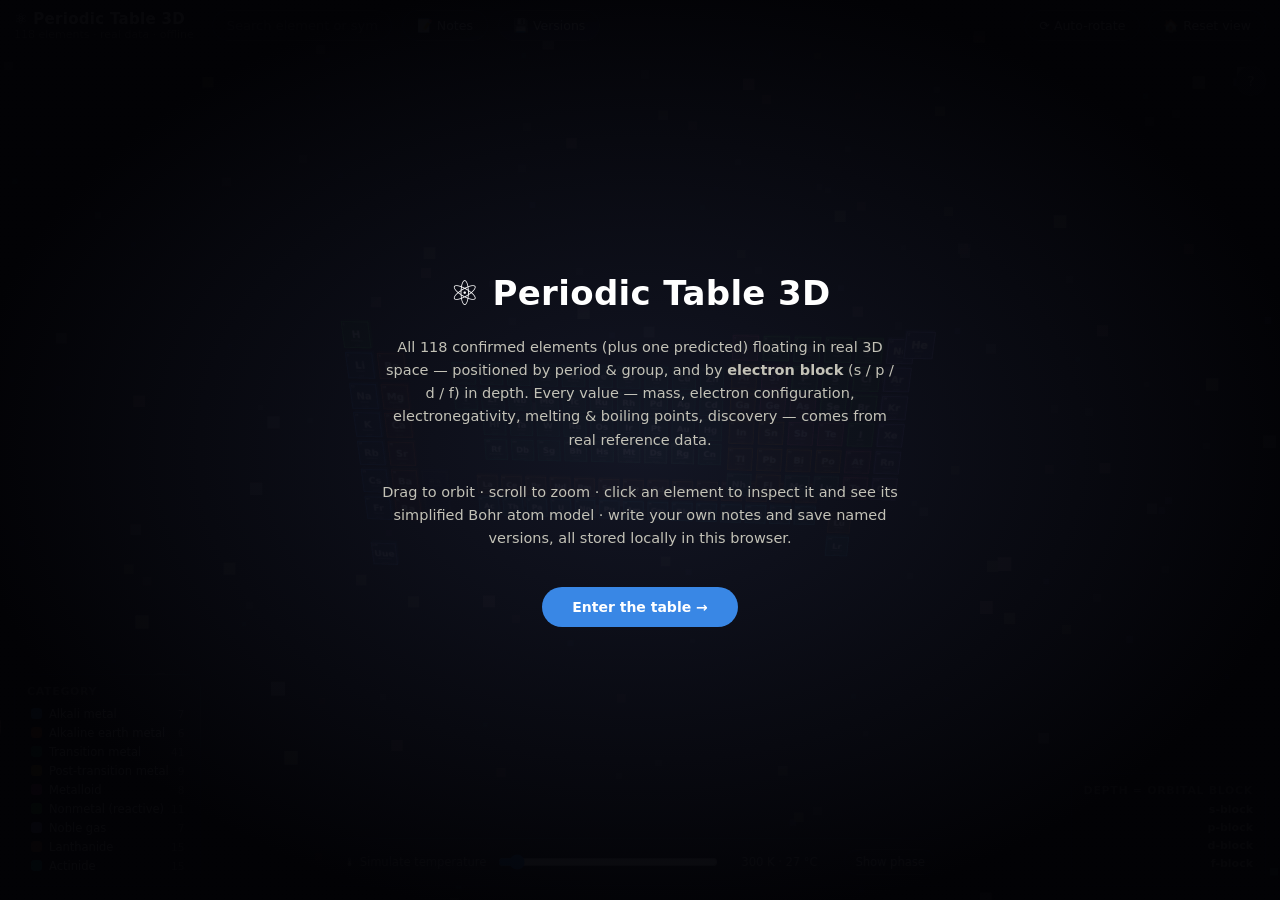
==== index.html @ fac91f32 "Periodic Table 3D: self-contained, ultra-immersive 3D periodic table Real scientific data (mass, ele" ====
<!doctype html>
<html lang="en">
<head>
<meta charset="utf-8"/>
<meta name="viewport" content="width=device-width, initial-scale=1, maximum-scale=1"/>
<title>Periodic Table 3D — Elements in Space</title>
<meta name="description" content="An offline, self-contained, ultra-immersive 3D periodic table with real scientific data, a Bohr atom viewer, temperature-based phase simulation, and personal notes/versions."/>
<style>
/* ===== Periodic Table 3D — space theme ===== */
:root{
  --surface-0:#05060a;
  --surface-1:#0d0f16;
  --surface-2:#141726;
  --text-primary:#ffffff;
  --text-secondary:#c3c2b7;
  --text-muted:#898781;
  --border:rgba(255,255,255,0.10);
  --accent:#3987e5;

  --cat-alkali:#3987e5;
  --cat-alkaline:#d95926;
  --cat-transition:#199e70;
  --cat-posttrans:#c98500;
  --cat-metalloid:#d55181;
  --cat-nonmetal:#3ecf3e;
  --cat-noble:#9085e9;
  --cat-halogenish:#e66767;
  --cat-lanthanide:#c2792c;
  --cat-actinide:#29b6cf;
  --cat-unknown:#5b5f6b;
}

*{box-sizing:border-box;}
html,body{
  margin:0; padding:0; width:100%; height:100%;
  background:var(--surface-0);
  color:var(--text-primary);
  font-family:system-ui,-apple-system,"Segoe UI",sans-serif;
  overflow:hidden;
  font-variant-numeric: proportional-nums;
}
#scene-container{
  position:fixed; inset:0; z-index:0;
}
#scene-container canvas{ display:block; }

a{ color: var(--accent); }

button, input, textarea, select{
  font-family:inherit;
  color:var(--text-primary);
}

/* ---------- top bar ---------- */
#topbar{
  position:fixed; top:0; left:0; right:0; z-index:20;
  display:flex; align-items:center; gap:10px;
  padding:10px 14px;
  background:linear-gradient(to bottom, rgba(5,6,10,0.92), rgba(5,6,10,0.0));
  pointer-events:none;
}
#topbar > *{ pointer-events:auto; }
#title-block{ display:flex; flex-direction:column; margin-right:8px; }
#title-block h1{
  font-size:15px; margin:0; font-weight:700; letter-spacing:0.02em;
  white-space:nowrap;
}
#title-block span{ font-size:11px; color:var(--text-muted); }

.pill-input{
  background:var(--surface-2);
  border:1px solid var(--border);
  border-radius:20px;
  padding:7px 14px;
  font-size:13px;
  outline:none;
}
.pill-input:focus{ border-color:var(--accent); }

#search{ width:180px; }

.btn{
  background:var(--surface-2);
  border:1px solid var(--border);
  border-radius:20px;
  padding:7px 14px;
  font-size:12.5px;
  cursor:pointer;
  white-space:nowrap;
  transition:background .15s, border-color .15s;
}
.btn:hover{ background:#1c2033; border-color:rgba(255,255,255,0.22); }
.btn.active{ background:var(--accent); border-color:var(--accent); color:#fff; }
.btn.small{ padding:5px 10px; font-size:11.5px; }
.btn.danger:hover{ border-color:var(--cat-halogenish); }

#topbar-right{ margin-left:auto; display:flex; gap:8px; }

/* ---------- legend ---------- */
#legend{
  position:fixed; left:14px; bottom:14px; z-index:15;
  background:rgba(13,15,22,0.82);
  border:1px solid var(--border);
  border-radius:12px;
  padding:10px 12px;
  backdrop-filter: blur(6px);
  max-width:230px;
  font-size:11.5px;
}
#legend h3{ margin:0 0 6px; font-size:11px; color:var(--text-muted); text-transform:uppercase; letter-spacing:.06em; font-weight:600;}
.legend-row{
  display:flex; align-items:center; gap:7px;
  padding:2.5px 4px; border-radius:6px; cursor:pointer;
  user-select:none;
}
.legend-row:hover{ background:rgba(255,255,255,0.06); }
.legend-row.off{ opacity:0.32; }
.legend-swatch{ width:11px; height:11px; border-radius:3px; flex:0 0 auto; }
.legend-count{ margin-left:auto; color:var(--text-muted); font-size:10.5px; }

/* ---------- depth key ---------- */
#depthkey{
  position:fixed; right:14px; bottom:14px; z-index:15;
  background:rgba(13,15,22,0.82);
  border:1px solid var(--border);
  border-radius:12px;
  padding:10px 12px;
  backdrop-filter: blur(6px);
  font-size:11px;
  color:var(--text-secondary);
  max-width:200px;
  text-align:right;
}
#depthkey h3{ margin:0 0 6px; font-size:11px; color:var(--text-muted); text-transform:uppercase; letter-spacing:.06em; font-weight:600; text-align:right;}

/* ---------- tooltip ---------- */
#tooltip{
  position:fixed; z-index:30; pointer-events:none;
  background:rgba(10,12,18,0.95);
  border:1px solid var(--border);
  border-radius:8px;
  padding:6px 10px;
  font-size:12px;
  display:none;
  transform:translate(-50%, -120%);
  white-space:nowrap;
}
#tooltip b{ font-size:13px; }
#tooltip .tt-cat{ color:var(--text-muted); font-size:10.5px; }

/* ---------- detail panel ---------- */
#panel{
  position:fixed; top:0; right:0; bottom:0; z-index:25;
  width:400px; max-width:92vw;
  background:rgba(9,10,16,0.96);
  border-left:1px solid var(--border);
  backdrop-filter: blur(10px);
  transform:translateX(100%);
  transition:transform .35s cubic-bezier(.2,.9,.25,1);
  overflow-y:auto;
  padding:0 0 30px;
}
#panel.open{ transform:translateX(0); }
#panel-close{
  position:absolute; top:12px; right:12px;
  background:none; border:none; color:var(--text-secondary);
  font-size:20px; cursor:pointer; line-height:1; padding:6px;
}
#panel-close:hover{ color:#fff; }

#panel-head{
  padding:26px 24px 16px;
  border-bottom:1px solid var(--border);
}
#panel-num{ font-size:12px; color:var(--text-muted); }
#panel-symbol{ font-size:52px; font-weight:800; line-height:1; margin:4px 0; }
#panel-name{ font-size:20px; font-weight:600; }
#panel-cat{ font-size:12px; margin-top:4px; display:inline-block; padding:3px 10px; border-radius:20px; }
#panel-predicted{
  margin-top:8px; font-size:11px; color:var(--cat-halogenish);
  border:1px dashed var(--cat-halogenish); border-radius:6px; padding:5px 8px;
}

#atom-canvas-wrap{
  width:100%; height:190px;
  border-bottom:1px solid var(--border);
  position:relative;
}
#atom-canvas-wrap canvas{ width:100%; height:100%; display:block; }
#atom-shells-label{
  position:absolute; bottom:6px; left:12px; font-size:10.5px; color:var(--text-muted);
}

#panel-body{ padding:16px 24px; }
.data-grid{
  display:grid; grid-template-columns:1fr 1fr; gap:10px 14px;
  margin-bottom:18px;
}
.data-item dt{ font-size:10px; text-transform:uppercase; letter-spacing:.05em; color:var(--text-muted); margin-bottom:2px;}
.data-item dd{ margin:0; font-size:13.5px; font-weight:500; }

#panel-summary{ font-size:13px; line-height:1.55; color:var(--text-secondary); margin-bottom:18px;}

.section-title{
  font-size:11px; text-transform:uppercase; letter-spacing:.06em; color:var(--text-muted);
  font-weight:600; margin:18px 0 8px;
  display:flex; align-items:center; justify-content:space-between;
}

#panel-notes{
  width:100%; min-height:90px; resize:vertical;
  background:var(--surface-2); border:1px solid var(--border); border-radius:8px;
  padding:10px; font-size:13px; line-height:1.5;
}
#panel-notes:focus{ outline:none; border-color:var(--accent); }
#notes-saved{ font-size:10.5px; color:var(--text-muted); margin-top:4px; height:12px; }

/* ---------- side drawers (versions / help / notes) ---------- */
.drawer{
  position:fixed; top:0; left:0; bottom:0; z-index:26;
  width:360px; max-width:92vw;
  background:rgba(9,10,16,0.97);
  border-right:1px solid var(--border);
  backdrop-filter: blur(10px);
  transform:translateX(-100%);
  transition:transform .3s cubic-bezier(.2,.9,.25,1);
  overflow-y:auto;
  padding:20px 20px 30px;
}
.drawer.open{ transform:translateX(0); }
.drawer h2{ font-size:16px; margin:4px 0 14px; }
.drawer-close{
  position:absolute; top:12px; right:12px;
  background:none; border:none; color:var(--text-secondary);
  font-size:20px; cursor:pointer;
}

.version-row{
  border:1px solid var(--border); border-radius:10px;
  padding:10px 12px; margin-bottom:8px;
  background:var(--surface-1);
}
.version-row .vname{ font-weight:600; font-size:13.5px; }
.version-row .vmeta{ font-size:11px; color:var(--text-muted); margin:2px 0 8px; }
.version-actions{ display:flex; gap:6px; flex-wrap:wrap; }

#general-notes{
  width:100%; min-height:140px; resize:vertical;
  background:var(--surface-2); border:1px solid var(--border); border-radius:8px;
  padding:10px; font-size:13px; line-height:1.5;
}

.field-label{ font-size:11px; color:var(--text-muted); margin:14px 0 4px; text-transform:uppercase; letter-spacing:.05em;}

/* ---------- intro overlay ---------- */
#intro{
  position:fixed; inset:0; z-index:50;
  background:radial-gradient(ellipse at center, rgba(20,23,38,0.96) 0%, rgba(2,2,5,0.98) 75%);
  display:flex; align-items:center; justify-content:center;
  flex-direction:column; text-align:center; padding:20px;
}
#intro h1{ font-size:34px; margin:0 0 8px; letter-spacing:0.01em; }
#intro p{ color:var(--text-secondary); max-width:520px; line-height:1.6; font-size:14.5px; }
#intro .kbd{
  display:inline-block; background:var(--surface-2); border:1px solid var(--border);
  border-radius:5px; padding:1px 6px; font-size:12px; margin:0 2px;
}
#intro-start{
  margin-top:22px; padding:12px 30px; font-size:14px; border-radius:30px;
  background:var(--accent); border:none; color:#fff; cursor:pointer; font-weight:600;
}
#intro-start:hover{ filter:brightness(1.1); }

#help-btn{
  position:fixed; z-index:20; right:14px; top:66px;
  width:30px; height:30px; border-radius:50%;
  background:var(--surface-2); border:1px solid var(--border);
  color:var(--text-secondary); cursor:pointer; font-size:14px;
}

/* ---------- temperature slider ---------- */
#temp-panel{
  position:fixed; left:50%; transform:translateX(-50%); bottom:14px; z-index:15;
  background:rgba(13,15,22,0.82); border:1px solid var(--border); border-radius:12px;
  padding:10px 18px; backdrop-filter: blur(6px);
  display:flex; align-items:center; gap:10px; font-size:11.5px;
  color:var(--text-secondary);
}
#temp-panel input[type=range]{ width:220px; }
#temp-label{ min-width:98px; text-align:center; font-variant-numeric: tabular-nums; }
#temp-toggle{ margin-left:6px; }

/* ---------- scrollbars ---------- */
::-webkit-scrollbar{ width:8px; }
::-webkit-scrollbar-thumb{ background:#2a2d3a; border-radius:4px; }
::-webkit-scrollbar-track{ background:transparent; }

@media (max-width: 720px){
  #search{ width:110px; }
  #title-block span{ display:none; }
  #depthkey{ display:none; }
  #legend{ max-width:170px; }
}

</style>
</head>
<body>

<div id="scene-container"></div>

<div id="intro">
  <h1>⚛ Periodic Table 3D</h1>
  <p>
    All 118 confirmed elements (plus one predicted) floating in real 3D space —
    positioned by period &amp; group, and by <b>electron block</b> (s / p / d / f) in depth.
    Every value — mass, electron configuration, electronegativity, melting &amp; boiling
    points, discovery — comes from real reference data.
  </p>
  <p>
    Drag to orbit · scroll to zoom · click an element to inspect it and see its
    simplified Bohr atom model · write your own notes and save named versions, all
    stored locally in this browser.
  </p>
  <button id="intro-start">Enter the table →</button>
</div>

<div id="topbar">
  <div id="title-block">
    <h1>⚛ Periodic Table 3D</h1>
    <span>118 elements · real data · offline</span>
  </div>
  <input id="search" class="pill-input" type="text" placeholder="Search element or symbol…" autocomplete="off"/>
  <button class="btn" id="btn-notes">📝 Notes</button>
  <button class="btn" id="btn-versions">💾 Versions</button>
  <div id="topbar-right">
    <button class="btn" id="btn-autorotate">⟳ Auto-rotate</button>
    <button class="btn" id="btn-reset">🏠 Reset view</button>
  </div>
</div>

<button id="help-btn" title="Help">?</button>

<div id="legend">
  <h3>Category</h3>
  <div id="legend-list"></div>
</div>

<div id="depthkey">
  <h3>Depth = orbital block</h3>
  <div id="depthkey-list"></div>
</div>

<div id="temp-panel">
  <label for="temp-slider">🌡 Simulate temperature</label>
  <input id="temp-slider" type="range" min="0" max="6000" step="10" value="298"/>
  <span id="temp-label">298 K · 25 °C</span>
  <button class="btn small" id="temp-toggle">Show phase</button>
</div>

<div id="tooltip"></div>

<!-- Element detail panel -->
<div id="panel">
  <button id="panel-close">✕</button>
  <div id="panel-head">
    <div id="panel-num"></div>
    <div id="panel-symbol"></div>
    <div id="panel-name"></div>
    <div id="panel-cat"></div>
    <div id="panel-predicted" style="display:none;"></div>
  </div>
  <div id="atom-canvas-wrap">
    <canvas id="atom-canvas"></canvas>
    <div id="atom-shells-label"></div>
  </div>
  <div id="panel-body">
    <dl class="data-grid" id="panel-grid"></dl>
    <p id="panel-summary"></p>

    <div class="section-title">Your notes on this element</div>
    <textarea id="panel-notes" placeholder="Write anything — reactions, mnemonics, questions…"></textarea>
    <div id="notes-saved"></div>
  </div>
</div>

<!-- General notes drawer -->
<div class="drawer" id="drawer-notes">
  <button class="drawer-close" data-close="drawer-notes">✕</button>
  <h2>📝 General notes</h2>
  <p style="font-size:12.5px;color:var(--text-secondary);">
    Free-form notes for the whole table (not tied to one element). Saved automatically
    to this browser, and included whenever you save a version.
  </p>
  <textarea id="general-notes" placeholder="Write here…"></textarea>
</div>

<!-- Versions drawer -->
<div class="drawer" id="drawer-versions">
  <button class="drawer-close" data-close="drawer-versions">✕</button>
  <h2>💾 Versions</h2>
  <p style="font-size:12.5px;color:var(--text-secondary);">
    A version is a snapshot of all your notes right now. Saved in this browser only —
    export any version to a file to back it up or move it to another device/browser.
  </p>
  <button class="btn" id="btn-save-version" style="width:100%;margin:10px 0;">＋ Save current as new version</button>
  <div class="field-label">Saved versions</div>
  <div id="version-list"></div>
  <div class="field-label">Import a version file</div>
  <input type="file" id="import-file" accept="application/json"/>
</div>

<script>
/* Three.js r128 (bundled for offline use) */
/**
 * @license
 * Copyright 2010-2021 Three.js Authors
 * SPDX-License-Identifier: MIT
 */
!function(t,e){"object"==typeof exports&&"undefined"!=typeof module?e(exports):"function"==typeof define&&define.amd?define(["exports"],e):e((t="undefined"!=typeof globalThis?globalThis:t||self).THREE={})}(this,(function(t){"use strict";const e="128",n=100,i=300,r=301,s=302,a=303,o=304,l=306,c=307,h=1e3,u=1001,d=1002,p=1003,m=1004,f=1005,g=1006,v=1007,y=1008,x=1009,_=1012,w=1014,b=1015,M=1016,S=1020,T=1022,E=1023,A=1026,L=1027,R=33776,C=33777,P=33778,D=33779,I=35840,N=35841,B=35842,z=35843,F=37492,O=37496,H=2300,G=2301,U=2302,k=2400,V=2401,W=2402,j=2500,q=2501,X=3e3,Y=3001,Z=3007,J=3002,Q=3004,K=3005,$=3006,tt=7680,et=35044,nt=35048,it="300 es";class rt{addEventListener(t,e){void 0===this._listeners&&(this._listeners={});const n=this._listeners;void 0===n[t]&&(n[t]=[]),-1===n[t].indexOf(e)&&n[t].push(e)}hasEventListener(t,e){if(void 0===this._listeners)return!1;const n=this._listeners;return void 0!==n[t]&&-1!==n[t].indexOf(e)}removeEventListener(t,e){if(void 0===this._listeners)return;const n=this._listeners[t];if(void 0!==n){const t=n.indexOf(e);-1!==t&&n.splice(t,1)}}dispatchEvent(t){if(void 0===this._listeners)return;const e=this._listeners[t.type];if(void 0!==e){t.target=this;const n=e.slice(0);for(let e=0,i=n.length;e<i;e++)n[e].call(this,t);t.target=null}}}const st=[];for(let t=0;t<256;t++)st[t]=(t<16?"0":"")+t.toString(16);let at=1234567;const ot=Math.PI/180,lt=180/Math.PI;function ct(){const t=4294967295*Math.random()|0,e=4294967295*Math.random()|0,n=4294967295*Math.random()|0,i=4294967295*Math.random()|0;return(st[255&t]+st[t>>8&255]+st[t>>16&255]+st[t>>24&255]+"-"+st[255&e]+st[e>>8&255]+"-"+st[e>>16&15|64]+st[e>>24&255]+"-"+st[63&n|128]+st[n>>8&255]+"-"+st[n>>16&255]+st[n>>24&255]+st[255&i]+st[i>>8&255]+st[i>>16&255]+st[i>>24&255]).toUpperCase()}function ht(t,e,n){return Math.max(e,Math.min(n,t))}function ut(t,e){return(t%e+e)%e}function dt(t,e,n){return(1-n)*t+n*e}function pt(t){return 0==(t&t-1)&&0!==t}function mt(t){return Math.pow(2,Math.ceil(Math.log(t)/Math.LN2))}function ft(t){return Math.pow(2,Math.floor(Math.log(t)/Math.LN2))}var gt=Object.freeze({__proto__:null,DEG2RAD:ot,RAD2DEG:lt,generateUUID:ct,clamp:ht,euclideanModulo:ut,mapLinear:function(t,e,n,i,r){return i+(t-e)*(r-i)/(n-e)},inverseLerp:function(t,e,n){return t!==e?(n-t)/(e-t):0},lerp:dt,damp:function(t,e,n,i){return dt(t,e,1-Math.exp(-n*i))},pingpong:function(t,e=1){return e-Math.abs(ut(t,2*e)-e)},smoothstep:function(t,e,n){return t<=e?0:t>=n?1:(t=(t-e)/(n-e))*t*(3-2*t)},smootherstep:function(t,e,n){return t<=e?0:t>=n?1:(t=(t-e)/(n-e))*t*t*(t*(6*t-15)+10)},randInt:function(t,e){return t+Math.floor(Math.random()*(e-t+1))},randFloat:function(t,e){return t+Math.random()*(e-t)},randFloatSpread:function(t){return t*(.5-Math.random())},seededRandom:function(t){return void 0!==t&&(at=t%2147483647),at=16807*at%2147483647,(at-1)/2147483646},degToRad:function(t){return t*ot},radToDeg:function(t){return t*lt},isPowerOfTwo:pt,ceilPowerOfTwo:mt,floorPowerOfTwo:ft,setQuaternionFromProperEuler:function(t,e,n,i,r){const s=Math.cos,a=Math.sin,o=s(n/2),l=a(n/2),c=s((e+i)/2),h=a((e+i)/2),u=s((e-i)/2),d=a((e-i)/2),p=s((i-e)/2),m=a((i-e)/2);switch(r){case"XYX":t.set(o*h,l*u,l*d,o*c);break;case"YZY":t.set(l*d,o*h,l*u,o*c);break;case"ZXZ":t.set(l*u,l*d,o*h,o*c);break;case"XZX":t.set(o*h,l*m,l*p,o*c);break;case"YXY":t.set(l*p,o*h,l*m,o*c);break;case"ZYZ":t.set(l*m,l*p,o*h,o*c);break;default:console.warn("THREE.MathUtils: .setQuaternionFromProperEuler() encountered an unknown order: "+r)}}});class vt{constructor(t=0,e=0){this.x=t,this.y=e}get width(){return this.x}set width(t){this.x=t}get height(){return this.y}set height(t){this.y=t}set(t,e){return this.x=t,this.y=e,this}setScalar(t){return this.x=t,this.y=t,this}setX(t){return this.x=t,this}setY(t){return this.y=t,this}setComponent(t,e){switch(t){case 0:this.x=e;break;case 1:this.y=e;break;default:throw new Error("index is out of range: "+t)}return this}getComponent(t){switch(t){case 0:return this.x;case 1:return this.y;default:throw new Error("index is out of range: "+t)}}clone(){return new this.constructor(this.x,this.y)}copy(t){return this.x=t.x,this.y=t.y,this}add(t,e){return void 0!==e?(console.warn("THREE.Vector2: .add() now only accepts one argument. Use .addVectors( a, b ) instead."),this.addVectors(t,e)):(this.x+=t.x,this.y+=t.y,this)}addScalar(t){return this.x+=t,this.y+=t,this}addVectors(t,e){return this.x=t.x+e.x,this.y=t.y+e.y,this}addScaledVector(t,e){return this.x+=t.x*e,this.y+=t.y*e,this}sub(t,e){return void 0!==e?(console.warn("THREE.Vector2: .sub() now only accepts one argument. Use .subVectors( a, b ) instead."),this.subVectors(t,e)):(this.x-=t.x,this.y-=t.y,this)}subScalar(t){return this.x-=t,this.y-=t,this}subVectors(t,e){return this.x=t.x-e.x,this.y=t.y-e.y,this}multiply(t){return this.x*=t.x,this.y*=t.y,this}multiplyScalar(t){return this.x*=t,this.y*=t,this}divide(t){return this.x/=t.x,this.y/=t.y,this}divideScalar(t){return this.multiplyScalar(1/t)}applyMatrix3(t){const e=this.x,n=this.y,i=t.elements;return this.x=i[0]*e+i[3]*n+i[6],this.y=i[1]*e+i[4]*n+i[7],this}min(t){return this.x=Math.min(this.x,t.x),this.y=Math.min(this.y,t.y),this}max(t){return this.x=Math.max(this.x,t.x),this.y=Math.max(this.y,t.y),this}clamp(t,e){return this.x=Math.max(t.x,Math.min(e.x,this.x)),this.y=Math.max(t.y,Math.min(e.y,this.y)),this}clampScalar(t,e){return this.x=Math.max(t,Math.min(e,this.x)),this.y=Math.max(t,Math.min(e,this.y)),this}clampLength(t,e){const n=this.length();return this.divideScalar(n||1).multiplyScalar(Math.max(t,Math.min(e,n)))}floor(){return this.x=Math.floor(this.x),this.y=Math.floor(this.y),this}ceil(){return this.x=Math.ceil(this.x),this.y=Math.ceil(this.y),this}round(){return this.x=Math.round(this.x),this.y=Math.round(this.y),this}roundToZero(){return this.x=this.x<0?Math.ceil(this.x):Math.floor(this.x),this.y=this.y<0?Math.ceil(this.y):Math.floor(this.y),this}negate(){return this.x=-this.x,this.y=-this.y,this}dot(t){return this.x*t.x+this.y*t.y}cross(t){return this.x*t.y-this.y*t.x}lengthSq(){return this.x*this.x+this.y*this.y}length(){return Math.sqrt(this.x*this.x+this.y*this.y)}manhattanLength(){return Math.abs(this.x)+Math.abs(this.y)}normalize(){return this.divideScalar(this.length()||1)}angle(){return Math.atan2(-this.y,-this.x)+Math.PI}distanceTo(t){return Math.sqrt(this.distanceToSquared(t))}distanceToSquared(t){const e=this.x-t.x,n=this.y-t.y;return e*e+n*n}manhattanDistanceTo(t){return Math.abs(this.x-t.x)+Math.abs(this.y-t.y)}setLength(t){return this.normalize().multiplyScalar(t)}lerp(t,e){return this.x+=(t.x-this.x)*e,this.y+=(t.y-this.y)*e,this}lerpVectors(t,e,n){return this.x=t.x+(e.x-t.x)*n,this.y=t.y+(e.y-t.y)*n,this}equals(t){return t.x===this.x&&t.y===this.y}fromArray(t,e=0){return this.x=t[e],this.y=t[e+1],this}toArray(t=[],e=0){return t[e]=this.x,t[e+1]=this.y,t}fromBufferAttribute(t,e,n){return void 0!==n&&console.warn("THREE.Vector2: offset has been removed from .fromBufferAttribute()."),this.x=t.getX(e),this.y=t.getY(e),this}rotateAround(t,e){const n=Math.cos(e),i=Math.sin(e),r=this.x-t.x,s=this.y-t.y;return this.x=r*n-s*i+t.x,this.y=r*i+s*n+t.y,this}random(){return this.x=Math.random(),this.y=Math.random(),this}}vt.prototype.isVector2=!0;class yt{constructor(){this.elements=[1,0,0,0,1,0,0,0,1],arguments.length>0&&console.error("THREE.Matrix3: the constructor no longer reads arguments. use .set() instead.")}set(t,e,n,i,r,s,a,o,l){const c=this.elements;return c[0]=t,c[1]=i,c[2]=a,c[3]=e,c[4]=r,c[5]=o,c[6]=n,c[7]=s,c[8]=l,this}identity(){return this.set(1,0,0,0,1,0,0,0,1),this}copy(t){const e=this.elements,n=t.elements;return e[0]=n[0],e[1]=n[1],e[2]=n[2],e[3]=n[3],e[4]=n[4],e[5]=n[5],e[6]=n[6],e[7]=n[7],e[8]=n[8],this}extractBasis(t,e,n){return t.setFromMatrix3Column(this,0),e.setFromMatrix3Column(this,1),n.setFromMatrix3Column(this,2),this}setFromMatrix4(t){const e=t.elements;return this.set(e[0],e[4],e[8],e[1],e[5],e[9],e[2],e[6],e[10]),this}multiply(t){return this.multiplyMatrices(this,t)}premultiply(t){return this.multiplyMatrices(t,this)}multiplyMatrices(t,e){const n=t.elements,i=e.elements,r=this.elements,s=n[0],a=n[3],o=n[6],l=n[1],c=n[4],h=n[7],u=n[2],d=n[5],p=n[8],m=i[0],f=i[3],g=i[6],v=i[1],y=i[4],x=i[7],_=i[2],w=i[5],b=i[8];return r[0]=s*m+a*v+o*_,r[3]=s*f+a*y+o*w,r[6]=s*g+a*x+o*b,r[1]=l*m+c*v+h*_,r[4]=l*f+c*y+h*w,r[7]=l*g+c*x+h*b,r[2]=u*m+d*v+p*_,r[5]=u*f+d*y+p*w,r[8]=u*g+d*x+p*b,this}multiplyScalar(t){const e=this.elements;return e[0]*=t,e[3]*=t,e[6]*=t,e[1]*=t,e[4]*=t,e[7]*=t,e[2]*=t,e[5]*=t,e[8]*=t,this}determinant(){const t=this.elements,e=t[0],n=t[1],i=t[2],r=t[3],s=t[4],a=t[5],o=t[6],l=t[7],c=t[8];return e*s*c-e*a*l-n*r*c+n*a*o+i*r*l-i*s*o}invert(){const t=this.elements,e=t[0],n=t[1],i=t[2],r=t[3],s=t[4],a=t[5],o=t[6],l=t[7],c=t[8],h=c*s-a*l,u=a*o-c*r,d=l*r-s*o,p=e*h+n*u+i*d;if(0===p)return this.set(0,0,0,0,0,0,0,0,0);const m=1/p;return t[0]=h*m,t[1]=(i*l-c*n)*m,t[2]=(a*n-i*s)*m,t[3]=u*m,t[4]=(c*e-i*o)*m,t[5]=(i*r-a*e)*m,t[6]=d*m,t[7]=(n*o-l*e)*m,t[8]=(s*e-n*r)*m,this}transpose(){let t;const e=this.elements;return t=e[1],e[1]=e[3],e[3]=t,t=e[2],e[2]=e[6],e[6]=t,t=e[5],e[5]=e[7],e[7]=t,this}getNormalMatrix(t){return this.setFromMatrix4(t).invert().transpose()}transposeIntoArray(t){const e=this.elements;return t[0]=e[0],t[1]=e[3],t[2]=e[6],t[3]=e[1],t[4]=e[4],t[5]=e[7],t[6]=e[2],t[7]=e[5],t[8]=e[8],this}setUvTransform(t,e,n,i,r,s,a){const o=Math.cos(r),l=Math.sin(r);return this.set(n*o,n*l,-n*(o*s+l*a)+s+t,-i*l,i*o,-i*(-l*s+o*a)+a+e,0,0,1),this}scale(t,e){const n=this.elements;return n[0]*=t,n[3]*=t,n[6]*=t,n[1]*=e,n[4]*=e,n[7]*=e,this}rotate(t){const e=Math.cos(t),n=Math.sin(t),i=this.elements,r=i[0],s=i[3],a=i[6],o=i[1],l=i[4],c=i[7];return i[0]=e*r+n*o,i[3]=e*s+n*l,i[6]=e*a+n*c,i[1]=-n*r+e*o,i[4]=-n*s+e*l,i[7]=-n*a+e*c,this}translate(t,e){const n=this.elements;return n[0]+=t*n[2],n[3]+=t*n[5],n[6]+=t*n[8],n[1]+=e*n[2],n[4]+=e*n[5],n[7]+=e*n[8],this}equals(t){const e=this.elements,n=t.elements;for(let t=0;t<9;t++)if(e[t]!==n[t])return!1;return!0}fromArray(t,e=0){for(let n=0;n<9;n++)this.elements[n]=t[n+e];return this}toArray(t=[],e=0){const n=this.elements;return t[e]=n[0],t[e+1]=n[1],t[e+2]=n[2],t[e+3]=n[3],t[e+4]=n[4],t[e+5]=n[5],t[e+6]=n[6],t[e+7]=n[7],t[e+8]=n[8],t}clone(){return(new this.constructor).fromArray(this.elements)}}let xt;yt.prototype.isMatrix3=!0;class _t{static getDataURL(t){if(/^data:/i.test(t.src))return t.src;if("undefined"==typeof HTMLCanvasElement)return t.src;let e;if(t instanceof HTMLCanvasElement)e=t;else{void 0===xt&&(xt=document.createElementNS("http://www.w3.org/1999/xhtml","canvas")),xt.width=t.width,xt.height=t.height;const n=xt.getContext("2d");t instanceof ImageData?n.putImageData(t,0,0):n.drawImage(t,0,0,t.width,t.height),e=xt}return e.width>2048||e.height>2048?(console.warn("THREE.ImageUtils.getDataURL: Image converted to jpg for performance reasons",t),e.toDataURL("image/jpeg",.6)):e.toDataURL("image/png")}}let wt=0;class bt extends rt{constructor(t=bt.DEFAULT_IMAGE,e=bt.DEFAULT_MAPPING,n=1001,i=1001,r=1006,s=1008,a=1023,o=1009,l=1,c=3e3){super(),Object.defineProperty(this,"id",{value:wt++}),this.uuid=ct(),this.name="",this.image=t,this.mipmaps=[],this.mapping=e,this.wrapS=n,this.wrapT=i,this.magFilter=r,this.minFilter=s,this.anisotropy=l,this.format=a,this.internalFormat=null,this.type=o,this.offset=new vt(0,0),this.repeat=new vt(1,1),this.center=new vt(0,0),this.rotation=0,this.matrixAutoUpdate=!0,this.matrix=new yt,this.generateMipmaps=!0,this.premultiplyAlpha=!1,this.flipY=!0,this.unpackAlignment=4,this.encoding=c,this.version=0,this.onUpdate=null}updateMatrix(){this.matrix.setUvTransform(this.offset.x,this.offset.y,this.repeat.x,this.repeat.y,this.rotation,this.center.x,this.center.y)}clone(){return(new this.constructor).copy(this)}copy(t){return this.name=t.name,this.image=t.image,this.mipmaps=t.mipmaps.slice(0),this.mapping=t.mapping,this.wrapS=t.wrapS,this.wrapT=t.wrapT,this.magFilter=t.magFilter,this.minFilter=t.minFilter,this.anisotropy=t.anisotropy,this.format=t.format,this.internalFormat=t.internalFormat,this.type=t.type,this.offset.copy(t.offset),this.repeat.copy(t.repeat),this.center.copy(t.center),this.rotation=t.rotation,this.matrixAutoUpdate=t.matrixAutoUpdate,this.matrix.copy(t.matrix),this.generateMipmaps=t.generateMipmaps,this.premultiplyAlpha=t.premultiplyAlpha,this.flipY=t.flipY,this.unpackAlignment=t.unpackAlignment,this.encoding=t.encoding,this}toJSON(t){const e=void 0===t||"string"==typeof t;if(!e&&void 0!==t.textures[this.uuid])return t.textures[this.uuid];const n={metadata:{version:4.5,type:"Texture",generator:"Texture.toJSON"},uuid:this.uuid,name:this.name,mapping:this.mapping,repeat:[this.repeat.x,this.repeat.y],offset:[this.offset.x,this.offset.y],center:[this.center.x,this.center.y],rotation:this.rotation,wrap:[this.wrapS,this.wrapT],format:this.format,type:this.type,encoding:this.encoding,minFilter:this.minFilter,magFilter:this.magFilter,anisotropy:this.anisotropy,flipY:this.flipY,premultiplyAlpha:this.premultiplyAlpha,unpackAlignment:this.unpackAlignment};if(void 0!==this.image){const i=this.image;if(void 0===i.uuid&&(i.uuid=ct()),!e&&void 0===t.images[i.uuid]){let e;if(Array.isArray(i)){e=[];for(let t=0,n=i.length;t<n;t++)i[t].isDataTexture?e.push(Mt(i[t].image)):e.push(Mt(i[t]))}else e=Mt(i);t.images[i.uuid]={uuid:i.uuid,url:e}}n.image=i.uuid}return e||(t.textures[this.uuid]=n),n}dispose(){this.dispatchEvent({type:"dispose"})}transformUv(t){if(this.mapping!==i)return t;if(t.applyMatrix3(this.matrix),t.x<0||t.x>1)switch(this.wrapS){case h:t.x=t.x-Math.floor(t.x);break;case u:t.x=t.x<0?0:1;break;case d:1===Math.abs(Math.floor(t.x)%2)?t.x=Math.ceil(t.x)-t.x:t.x=t.x-Math.floor(t.x)}if(t.y<0||t.y>1)switch(this.wrapT){case h:t.y=t.y-Math.floor(t.y);break;case u:t.y=t.y<0?0:1;break;case d:1===Math.abs(Math.floor(t.y)%2)?t.y=Math.ceil(t.y)-t.y:t.y=t.y-Math.floor(t.y)}return this.flipY&&(t.y=1-t.y),t}set needsUpdate(t){!0===t&&this.version++}}function Mt(t){return"undefined"!=typeof HTMLImageElement&&t instanceof HTMLImageElement||"undefined"!=typeof HTMLCanvasElement&&t instanceof HTMLCanvasElement||"undefined"!=typeof ImageBitmap&&t instanceof ImageBitmap?_t.getDataURL(t):t.data?{data:Array.prototype.slice.call(t.data),width:t.width,height:t.height,type:t.data.constructor.name}:(console.warn("THREE.Texture: Unable to serialize Texture."),{})}bt.DEFAULT_IMAGE=void 0,bt.DEFAULT_MAPPING=i,bt.prototype.isTexture=!0;class St{constructor(t=0,e=0,n=0,i=1){this.x=t,this.y=e,this.z=n,this.w=i}get width(){return this.z}set width(t){this.z=t}get height(){return this.w}set height(t){this.w=t}set(t,e,n,i){return this.x=t,this.y=e,this.z=n,this.w=i,this}setScalar(t){return this.x=t,this.y=t,this.z=t,this.w=t,this}setX(t){return this.x=t,this}setY(t){return this.y=t,this}setZ(t){return this.z=t,this}setW(t){return this.w=t,this}setComponent(t,e){switch(t){case 0:this.x=e;break;case 1:this.y=e;break;case 2:this.z=e;break;case 3:this.w=e;break;default:throw new Error("index is out of range: "+t)}return this}getComponent(t){switch(t){case 0:return this.x;case 1:return this.y;case 2:return this.z;case 3:return this.w;default:throw new Error("index is out of range: "+t)}}clone(){return new this.constructor(this.x,this.y,this.z,this.w)}copy(t){return this.x=t.x,this.y=t.y,this.z=t.z,this.w=void 0!==t.w?t.w:1,this}add(t,e){return void 0!==e?(console.warn("THREE.Vector4: .add() now only accepts one argument. Use .addVectors( a, b ) instead."),this.addVectors(t,e)):(this.x+=t.x,this.y+=t.y,this.z+=t.z,this.w+=t.w,this)}addScalar(t){return this.x+=t,this.y+=t,this.z+=t,this.w+=t,this}addVectors(t,e){return this.x=t.x+e.x,this.y=t.y+e.y,this.z=t.z+e.z,this.w=t.w+e.w,this}addScaledVector(t,e){return this.x+=t.x*e,this.y+=t.y*e,this.z+=t.z*e,this.w+=t.w*e,this}sub(t,e){return void 0!==e?(console.warn("THREE.Vector4: .sub() now only accepts one argument. Use .subVectors( a, b ) instead."),this.subVectors(t,e)):(this.x-=t.x,this.y-=t.y,this.z-=t.z,this.w-=t.w,this)}subScalar(t){return this.x-=t,this.y-=t,this.z-=t,this.w-=t,this}subVectors(t,e){return this.x=t.x-e.x,this.y=t.y-e.y,this.z=t.z-e.z,this.w=t.w-e.w,this}multiply(t){return this.x*=t.x,this.y*=t.y,this.z*=t.z,this.w*=t.w,this}multiplyScalar(t){return this.x*=t,this.y*=t,this.z*=t,this.w*=t,this}applyMatrix4(t){const e=this.x,n=this.y,i=this.z,r=this.w,s=t.elements;return this.x=s[0]*e+s[4]*n+s[8]*i+s[12]*r,this.y=s[1]*e+s[5]*n+s[9]*i+s[13]*r,this.z=s[2]*e+s[6]*n+s[10]*i+s[14]*r,this.w=s[3]*e+s[7]*n+s[11]*i+s[15]*r,this}divideScalar(t){return this.multiplyScalar(1/t)}setAxisAngleFromQuaternion(t){this.w=2*Math.acos(t.w);const e=Math.sqrt(1-t.w*t.w);return e<1e-4?(this.x=1,this.y=0,this.z=0):(this.x=t.x/e,this.y=t.y/e,this.z=t.z/e),this}setAxisAngleFromRotationMatrix(t){let e,n,i,r;const s=.01,a=.1,o=t.elements,l=o[0],c=o[4],h=o[8],u=o[1],d=o[5],p=o[9],m=o[2],f=o[6],g=o[10];if(Math.abs(c-u)<s&&Math.abs(h-m)<s&&Math.abs(p-f)<s){if(Math.abs(c+u)<a&&Math.abs(h+m)<a&&Math.abs(p+f)<a&&Math.abs(l+d+g-3)<a)return this.set(1,0,0,0),this;e=Math.PI;const t=(l+1)/2,o=(d+1)/2,v=(g+1)/2,y=(c+u)/4,x=(h+m)/4,_=(p+f)/4;return t>o&&t>v?t<s?(n=0,i=.707106781,r=.707106781):(n=Math.sqrt(t),i=y/n,r=x/n):o>v?o<s?(n=.707106781,i=0,r=.707106781):(i=Math.sqrt(o),n=y/i,r=_/i):v<s?(n=.707106781,i=.707106781,r=0):(r=Math.sqrt(v),n=x/r,i=_/r),this.set(n,i,r,e),this}let v=Math.sqrt((f-p)*(f-p)+(h-m)*(h-m)+(u-c)*(u-c));return Math.abs(v)<.001&&(v=1),this.x=(f-p)/v,this.y=(h-m)/v,this.z=(u-c)/v,this.w=Math.acos((l+d+g-1)/2),this}min(t){return this.x=Math.min(this.x,t.x),this.y=Math.min(this.y,t.y),this.z=Math.min(this.z,t.z),this.w=Math.min(this.w,t.w),this}max(t){return this.x=Math.max(this.x,t.x),this.y=Math.max(this.y,t.y),this.z=Math.max(this.z,t.z),this.w=Math.max(this.w,t.w),this}clamp(t,e){return this.x=Math.max(t.x,Math.min(e.x,this.x)),this.y=Math.max(t.y,Math.min(e.y,this.y)),this.z=Math.max(t.z,Math.min(e.z,this.z)),this.w=Math.max(t.w,Math.min(e.w,this.w)),this}clampScalar(t,e){return this.x=Math.max(t,Math.min(e,this.x)),this.y=Math.max(t,Math.min(e,this.y)),this.z=Math.max(t,Math.min(e,this.z)),this.w=Math.max(t,Math.min(e,this.w)),this}clampLength(t,e){const n=this.length();return this.divideScalar(n||1).multiplyScalar(Math.max(t,Math.min(e,n)))}floor(){return this.x=Math.floor(this.x),this.y=Math.floor(this.y),this.z=Math.floor(this.z),this.w=Math.floor(this.w),this}ceil(){return this.x=Math.ceil(this.x),this.y=Math.ceil(this.y),this.z=Math.ceil(this.z),this.w=Math.ceil(this.w),this}round(){return this.x=Math.round(this.x),this.y=Math.round(this.y),this.z=Math.round(this.z),this.w=Math.round(this.w),this}roundToZero(){return this.x=this.x<0?Math.ceil(this.x):Math.floor(this.x),this.y=this.y<0?Math.ceil(this.y):Math.floor(this.y),this.z=this.z<0?Math.ceil(this.z):Math.floor(this.z),this.w=this.w<0?Math.ceil(this.w):Math.floor(this.w),this}negate(){return this.x=-this.x,this.y=-this.y,this.z=-this.z,this.w=-this.w,this}dot(t){return this.x*t.x+this.y*t.y+this.z*t.z+this.w*t.w}lengthSq(){return this.x*this.x+this.y*this.y+this.z*this.z+this.w*this.w}length(){return Math.sqrt(this.x*this.x+this.y*this.y+this.z*this.z+this.w*this.w)}manhattanLength(){return Math.abs(this.x)+Math.abs(this.y)+Math.abs(this.z)+Math.abs(this.w)}normalize(){return this.divideScalar(this.length()||1)}setLength(t){return this.normalize().multiplyScalar(t)}lerp(t,e){return this.x+=(t.x-this.x)*e,this.y+=(t.y-this.y)*e,this.z+=(t.z-this.z)*e,this.w+=(t.w-this.w)*e,this}lerpVectors(t,e,n){return this.x=t.x+(e.x-t.x)*n,this.y=t.y+(e.y-t.y)*n,this.z=t.z+(e.z-t.z)*n,this.w=t.w+(e.w-t.w)*n,this}equals(t){return t.x===this.x&&t.y===this.y&&t.z===this.z&&t.w===this.w}fromArray(t,e=0){return this.x=t[e],this.y=t[e+1],this.z=t[e+2],this.w=t[e+3],this}toArray(t=[],e=0){return t[e]=this.x,t[e+1]=this.y,t[e+2]=this.z,t[e+3]=this.w,t}fromBufferAttribute(t,e,n){return void 0!==n&&console.warn("THREE.Vector4: offset has been removed from .fromBufferAttribute()."),this.x=t.getX(e),this.y=t.getY(e),this.z=t.getZ(e),this.w=t.getW(e),this}random(){return this.x=Math.random(),this.y=Math.random(),this.z=Math.random(),this.w=Math.random(),this}}St.prototype.isVector4=!0;class Tt extends rt{constructor(t,e,n){super(),this.width=t,this.height=e,this.depth=1,this.scissor=new St(0,0,t,e),this.scissorTest=!1,this.viewport=new St(0,0,t,e),n=n||{},this.texture=new bt(void 0,n.mapping,n.wrapS,n.wrapT,n.magFilter,n.minFilter,n.format,n.type,n.anisotropy,n.encoding),this.texture.image={},this.texture.image.width=t,this.texture.image.height=e,this.texture.image.depth=1,this.texture.generateMipmaps=void 0!==n.generateMipmaps&&n.generateMipmaps,this.texture.minFilter=void 0!==n.minFilter?n.minFilter:g,this.depthBuffer=void 0===n.depthBuffer||n.depthBuffer,this.stencilBuffer=void 0!==n.stencilBuffer&&n.stencilBuffer,this.depthTexture=void 0!==n.depthTexture?n.depthTexture:null}setTexture(t){t.image={width:this.width,height:this.height,depth:this.depth},this.texture=t}setSize(t,e,n=1){this.width===t&&this.height===e&&this.depth===n||(this.width=t,this.height=e,this.depth=n,this.texture.image.width=t,this.texture.image.height=e,this.texture.image.depth=n,this.dispose()),this.viewport.set(0,0,t,e),this.scissor.set(0,0,t,e)}clone(){return(new this.constructor).copy(this)}copy(t){return this.width=t.width,this.height=t.height,this.depth=t.depth,this.viewport.copy(t.viewport),this.texture=t.texture.clone(),this.depthBuffer=t.depthBuffer,this.stencilBuffer=t.stencilBuffer,this.depthTexture=t.depthTexture,this}dispose(){this.dispatchEvent({type:"dispose"})}}Tt.prototype.isWebGLRenderTarget=!0;class Et extends Tt{constructor(t,e,n){super(t,e,n),this.samples=4}copy(t){return super.copy.call(this,t),this.samples=t.samples,this}}Et.prototype.isWebGLMultisampleRenderTarget=!0;class At{constructor(t=0,e=0,n=0,i=1){this._x=t,this._y=e,this._z=n,this._w=i}static slerp(t,e,n,i){return console.warn("THREE.Quaternion: Static .slerp() has been deprecated. Use qm.slerpQuaternions( qa, qb, t ) instead."),n.slerpQuaternions(t,e,i)}static slerpFlat(t,e,n,i,r,s,a){let o=n[i+0],l=n[i+1],c=n[i+2],h=n[i+3];const u=r[s+0],d=r[s+1],p=r[s+2],m=r[s+3];if(0===a)return t[e+0]=o,t[e+1]=l,t[e+2]=c,void(t[e+3]=h);if(1===a)return t[e+0]=u,t[e+1]=d,t[e+2]=p,void(t[e+3]=m);if(h!==m||o!==u||l!==d||c!==p){let t=1-a;const e=o*u+l*d+c*p+h*m,n=e>=0?1:-1,i=1-e*e;if(i>Number.EPSILON){const r=Math.sqrt(i),s=Math.atan2(r,e*n);t=Math.sin(t*s)/r,a=Math.sin(a*s)/r}const r=a*n;if(o=o*t+u*r,l=l*t+d*r,c=c*t+p*r,h=h*t+m*r,t===1-a){const t=1/Math.sqrt(o*o+l*l+c*c+h*h);o*=t,l*=t,c*=t,h*=t}}t[e]=o,t[e+1]=l,t[e+2]=c,t[e+3]=h}static multiplyQuaternionsFlat(t,e,n,i,r,s){const a=n[i],o=n[i+1],l=n[i+2],c=n[i+3],h=r[s],u=r[s+1],d=r[s+2],p=r[s+3];return t[e]=a*p+c*h+o*d-l*u,t[e+1]=o*p+c*u+l*h-a*d,t[e+2]=l*p+c*d+a*u-o*h,t[e+3]=c*p-a*h-o*u-l*d,t}get x(){return this._x}set x(t){this._x=t,this._onChangeCallback()}get y(){return this._y}set y(t){this._y=t,this._onChangeCallback()}get z(){return this._z}set z(t){this._z=t,this._onChangeCallback()}get w(){return this._w}set w(t){this._w=t,this._onChangeCallback()}set(t,e,n,i){return this._x=t,this._y=e,this._z=n,this._w=i,this._onChangeCallback(),this}clone(){return new this.constructor(this._x,this._y,this._z,this._w)}copy(t){return this._x=t.x,this._y=t.y,this._z=t.z,this._w=t.w,this._onChangeCallback(),this}setFromEuler(t,e){if(!t||!t.isEuler)throw new Error("THREE.Quaternion: .setFromEuler() now expects an Euler rotation rather than a Vector3 and order.");const n=t._x,i=t._y,r=t._z,s=t._order,a=Math.cos,o=Math.sin,l=a(n/2),c=a(i/2),h=a(r/2),u=o(n/2),d=o(i/2),p=o(r/2);switch(s){case"XYZ":this._x=u*c*h+l*d*p,this._y=l*d*h-u*c*p,this._z=l*c*p+u*d*h,this._w=l*c*h-u*d*p;break;case"YXZ":this._x=u*c*h+l*d*p,this._y=l*d*h-u*c*p,this._z=l*c*p-u*d*h,this._w=l*c*h+u*d*p;break;case"ZXY":this._x=u*c*h-l*d*p,this._y=l*d*h+u*c*p,this._z=l*c*p+u*d*h,this._w=l*c*h-u*d*p;break;case"ZYX":this._x=u*c*h-l*d*p,this._y=l*d*h+u*c*p,this._z=l*c*p-u*d*h,this._w=l*c*h+u*d*p;break;case"YZX":this._x=u*c*h+l*d*p,this._y=l*d*h+u*c*p,this._z=l*c*p-u*d*h,this._w=l*c*h-u*d*p;break;case"XZY":this._x=u*c*h-l*d*p,this._y=l*d*h-u*c*p,this._z=l*c*p+u*d*h,this._w=l*c*h+u*d*p;break;default:console.warn("THREE.Quaternion: .setFromEuler() encountered an unknown order: "+s)}return!1!==e&&this._onChangeCallback(),this}setFromAxisAngle(t,e){const n=e/2,i=Math.sin(n);return this._x=t.x*i,this._y=t.y*i,this._z=t.z*i,this._w=Math.cos(n),this._onChangeCallback(),this}setFromRotationMatrix(t){const e=t.elements,n=e[0],i=e[4],r=e[8],s=e[1],a=e[5],o=e[9],l=e[2],c=e[6],h=e[10],u=n+a+h;if(u>0){const t=.5/Math.sqrt(u+1);this._w=.25/t,this._x=(c-o)*t,this._y=(r-l)*t,this._z=(s-i)*t}else if(n>a&&n>h){const t=2*Math.sqrt(1+n-a-h);this._w=(c-o)/t,this._x=.25*t,this._y=(i+s)/t,this._z=(r+l)/t}else if(a>h){const t=2*Math.sqrt(1+a-n-h);this._w=(r-l)/t,this._x=(i+s)/t,this._y=.25*t,this._z=(o+c)/t}else{const t=2*Math.sqrt(1+h-n-a);this._w=(s-i)/t,this._x=(r+l)/t,this._y=(o+c)/t,this._z=.25*t}return this._onChangeCallback(),this}setFromUnitVectors(t,e){let n=t.dot(e)+1;return n<Number.EPSILON?(n=0,Math.abs(t.x)>Math.abs(t.z)?(this._x=-t.y,this._y=t.x,this._z=0,this._w=n):(this._x=0,this._y=-t.z,this._z=t.y,this._w=n)):(this._x=t.y*e.z-t.z*e.y,this._y=t.z*e.x-t.x*e.z,this._z=t.x*e.y-t.y*e.x,this._w=n),this.normalize()}angleTo(t){return 2*Math.acos(Math.abs(ht(this.dot(t),-1,1)))}rotateTowards(t,e){const n=this.angleTo(t);if(0===n)return this;const i=Math.min(1,e/n);return this.slerp(t,i),this}identity(){return this.set(0,0,0,1)}invert(){return this.conjugate()}conjugate(){return this._x*=-1,this._y*=-1,this._z*=-1,this._onChangeCallback(),this}dot(t){return this._x*t._x+this._y*t._y+this._z*t._z+this._w*t._w}lengthSq(){return this._x*this._x+this._y*this._y+this._z*this._z+this._w*this._w}length(){return Math.sqrt(this._x*this._x+this._y*this._y+this._z*this._z+this._w*this._w)}normalize(){let t=this.length();return 0===t?(this._x=0,this._y=0,this._z=0,this._w=1):(t=1/t,this._x=this._x*t,this._y=this._y*t,this._z=this._z*t,this._w=this._w*t),this._onChangeCallback(),this}multiply(t,e){return void 0!==e?(console.warn("THREE.Quaternion: .multiply() now only accepts one argument. Use .multiplyQuaternions( a, b ) instead."),this.multiplyQuaternions(t,e)):this.multiplyQuaternions(this,t)}premultiply(t){return this.multiplyQuaternions(t,this)}multiplyQuaternions(t,e){const n=t._x,i=t._y,r=t._z,s=t._w,a=e._x,o=e._y,l=e._z,c=e._w;return this._x=n*c+s*a+i*l-r*o,this._y=i*c+s*o+r*a-n*l,this._z=r*c+s*l+n*o-i*a,this._w=s*c-n*a-i*o-r*l,this._onChangeCallback(),this}slerp(t,e){if(0===e)return this;if(1===e)return this.copy(t);const n=this._x,i=this._y,r=this._z,s=this._w;let a=s*t._w+n*t._x+i*t._y+r*t._z;if(a<0?(this._w=-t._w,this._x=-t._x,this._y=-t._y,this._z=-t._z,a=-a):this.copy(t),a>=1)return this._w=s,this._x=n,this._y=i,this._z=r,this;const o=1-a*a;if(o<=Number.EPSILON){const t=1-e;return this._w=t*s+e*this._w,this._x=t*n+e*this._x,this._y=t*i+e*this._y,this._z=t*r+e*this._z,this.normalize(),this._onChangeCallback(),this}const l=Math.sqrt(o),c=Math.atan2(l,a),h=Math.sin((1-e)*c)/l,u=Math.sin(e*c)/l;return this._w=s*h+this._w*u,this._x=n*h+this._x*u,this._y=i*h+this._y*u,this._z=r*h+this._z*u,this._onChangeCallback(),this}slerpQuaternions(t,e,n){this.copy(t).slerp(e,n)}equals(t){return t._x===this._x&&t._y===this._y&&t._z===this._z&&t._w===this._w}fromArray(t,e=0){return this._x=t[e],this._y=t[e+1],this._z=t[e+2],this._w=t[e+3],this._onChangeCallback(),this}toArray(t=[],e=0){return t[e]=this._x,t[e+1]=this._y,t[e+2]=this._z,t[e+3]=this._w,t}fromBufferAttribute(t,e){return this._x=t.getX(e),this._y=t.getY(e),this._z=t.getZ(e),this._w=t.getW(e),this}_onChange(t){return this._onChangeCallback=t,this}_onChangeCallback(){}}At.prototype.isQuaternion=!0;class Lt{constructor(t=0,e=0,n=0){this.x=t,this.y=e,this.z=n}set(t,e,n){return void 0===n&&(n=this.z),this.x=t,this.y=e,this.z=n,this}setScalar(t){return this.x=t,this.y=t,this.z=t,this}setX(t){return this.x=t,this}setY(t){return this.y=t,this}setZ(t){return this.z=t,this}setComponent(t,e){switch(t){case 0:this.x=e;break;case 1:this.y=e;break;case 2:this.z=e;break;default:throw new Error("index is out of range: "+t)}return this}getComponent(t){switch(t){case 0:return this.x;case 1:return this.y;case 2:return this.z;default:throw new Error("index is out of range: "+t)}}clone(){return new this.constructor(this.x,this.y,this.z)}copy(t){return this.x=t.x,this.y=t.y,this.z=t.z,this}add(t,e){return void 0!==e?(console.warn("THREE.Vector3: .add() now only accepts one argument. Use .addVectors( a, b ) instead."),this.addVectors(t,e)):(this.x+=t.x,this.y+=t.y,this.z+=t.z,this)}addScalar(t){return this.x+=t,this.y+=t,this.z+=t,this}addVectors(t,e){return this.x=t.x+e.x,this.y=t.y+e.y,this.z=t.z+e.z,this}addScaledVector(t,e){return this.x+=t.x*e,this.y+=t.y*e,this.z+=t.z*e,this}sub(t,e){return void 0!==e?(console.warn("THREE.Vector3: .sub() now only accepts one argument. Use .subVectors( a, b ) instead."),this.subVectors(t,e)):(this.x-=t.x,this.y-=t.y,this.z-=t.z,this)}subScalar(t){return this.x-=t,this.y-=t,this.z-=t,this}subVectors(t,e){return this.x=t.x-e.x,this.y=t.y-e.y,this.z=t.z-e.z,this}multiply(t,e){return void 0!==e?(console.warn("THREE.Vector3: .multiply() now only accepts one argument. Use .multiplyVectors( a, b ) instead."),this.multiplyVectors(t,e)):(this.x*=t.x,this.y*=t.y,this.z*=t.z,this)}multiplyScalar(t){return this.x*=t,this.y*=t,this.z*=t,this}multiplyVectors(t,e){return this.x=t.x*e.x,this.y=t.y*e.y,this.z=t.z*e.z,this}applyEuler(t){return t&&t.isEuler||console.error("THREE.Vector3: .applyEuler() now expects an Euler rotation rather than a Vector3 and order."),this.applyQuaternion(Ct.setFromEuler(t))}applyAxisAngle(t,e){return this.applyQuaternion(Ct.setFromAxisAngle(t,e))}applyMatrix3(t){const e=this.x,n=this.y,i=this.z,r=t.elements;return this.x=r[0]*e+r[3]*n+r[6]*i,this.y=r[1]*e+r[4]*n+r[7]*i,this.z=r[2]*e+r[5]*n+r[8]*i,this}applyNormalMatrix(t){return this.applyMatrix3(t).normalize()}applyMatrix4(t){const e=this.x,n=this.y,i=this.z,r=t.elements,s=1/(r[3]*e+r[7]*n+r[11]*i+r[15]);return this.x=(r[0]*e+r[4]*n+r[8]*i+r[12])*s,this.y=(r[1]*e+r[5]*n+r[9]*i+r[13])*s,this.z=(r[2]*e+r[6]*n+r[10]*i+r[14])*s,this}applyQuaternion(t){const e=this.x,n=this.y,i=this.z,r=t.x,s=t.y,a=t.z,o=t.w,l=o*e+s*i-a*n,c=o*n+a*e-r*i,h=o*i+r*n-s*e,u=-r*e-s*n-a*i;return this.x=l*o+u*-r+c*-a-h*-s,this.y=c*o+u*-s+h*-r-l*-a,this.z=h*o+u*-a+l*-s-c*-r,this}project(t){return this.applyMatrix4(t.matrixWorldInverse).applyMatrix4(t.projectionMatrix)}unproject(t){return this.applyMatrix4(t.projectionMatrixInverse).applyMatrix4(t.matrixWorld)}transformDirection(t){const e=this.x,n=this.y,i=this.z,r=t.elements;return this.x=r[0]*e+r[4]*n+r[8]*i,this.y=r[1]*e+r[5]*n+r[9]*i,this.z=r[2]*e+r[6]*n+r[10]*i,this.normalize()}divide(t){return this.x/=t.x,this.y/=t.y,this.z/=t.z,this}divideScalar(t){return this.multiplyScalar(1/t)}min(t){return this.x=Math.min(this.x,t.x),this.y=Math.min(this.y,t.y),this.z=Math.min(this.z,t.z),this}max(t){return this.x=Math.max(this.x,t.x),this.y=Math.max(this.y,t.y),this.z=Math.max(this.z,t.z),this}clamp(t,e){return this.x=Math.max(t.x,Math.min(e.x,this.x)),this.y=Math.max(t.y,Math.min(e.y,this.y)),this.z=Math.max(t.z,Math.min(e.z,this.z)),this}clampScalar(t,e){return this.x=Math.max(t,Math.min(e,this.x)),this.y=Math.max(t,Math.min(e,this.y)),this.z=Math.max(t,Math.min(e,this.z)),this}clampLength(t,e){const n=this.length();return this.divideScalar(n||1).multiplyScalar(Math.max(t,Math.min(e,n)))}floor(){return this.x=Math.floor(this.x),this.y=Math.floor(this.y),this.z=Math.floor(this.z),this}ceil(){return this.x=Math.ceil(this.x),this.y=Math.ceil(this.y),this.z=Math.ceil(this.z),this}round(){return this.x=Math.round(this.x),this.y=Math.round(this.y),this.z=Math.round(this.z),this}roundToZero(){return this.x=this.x<0?Math.ceil(this.x):Math.floor(this.x),this.y=this.y<0?Math.ceil(this.y):Math.floor(this.y),this.z=this.z<0?Math.ceil(this.z):Math.floor(this.z),this}negate(){return this.x=-this.x,this.y=-this.y,this.z=-this.z,this}dot(t){return this.x*t.x+this.y*t.y+this.z*t.z}lengthSq(){return this.x*this.x+this.y*this.y+this.z*this.z}length(){return Math.sqrt(this.x*this.x+this.y*this.y+this.z*this.z)}manhattanLength(){return Math.abs(this.x)+Math.abs(this.y)+Math.abs(this.z)}normalize(){return this.divideScalar(this.length()||1)}setLength(t){return this.normalize().multiplyScalar(t)}lerp(t,e){return this.x+=(t.x-this.x)*e,this.y+=(t.y-this.y)*e,this.z+=(t.z-this.z)*e,this}lerpVectors(t,e,n){return this.x=t.x+(e.x-t.x)*n,this.y=t.y+(e.y-t.y)*n,this.z=t.z+(e.z-t.z)*n,this}cross(t,e){return void 0!==e?(console.warn("THREE.Vector3: .cross() now only accepts one argument. Use .crossVectors( a, b ) instead."),this.crossVectors(t,e)):this.crossVectors(this,t)}crossVectors(t,e){const n=t.x,i=t.y,r=t.z,s=e.x,a=e.y,o=e.z;return this.x=i*o-r*a,this.y=r*s-n*o,this.z=n*a-i*s,this}projectOnVector(t){const e=t.lengthSq();if(0===e)return this.set(0,0,0);const n=t.dot(this)/e;return this.copy(t).multiplyScalar(n)}projectOnPlane(t){return Rt.copy(this).projectOnVector(t),this.sub(Rt)}reflect(t){return this.sub(Rt.copy(t).multiplyScalar(2*this.dot(t)))}angleTo(t){const e=Math.sqrt(this.lengthSq()*t.lengthSq());if(0===e)return Math.PI/2;const n=this.dot(t)/e;return Math.acos(ht(n,-1,1))}distanceTo(t){return Math.sqrt(this.distanceToSquared(t))}distanceToSquared(t){const e=this.x-t.x,n=this.y-t.y,i=this.z-t.z;return e*e+n*n+i*i}manhattanDistanceTo(t){return Math.abs(this.x-t.x)+Math.abs(this.y-t.y)+Math.abs(this.z-t.z)}setFromSpherical(t){return this.setFromSphericalCoords(t.radius,t.phi,t.theta)}setFromSphericalCoords(t,e,n){const i=Math.sin(e)*t;return this.x=i*Math.sin(n),this.y=Math.cos(e)*t,this.z=i*Math.cos(n),this}setFromCylindrical(t){return this.setFromCylindricalCoords(t.radius,t.theta,t.y)}setFromCylindricalCoords(t,e,n){return this.x=t*Math.sin(e),this.y=n,this.z=t*Math.cos(e),this}setFromMatrixPosition(t){const e=t.elements;return this.x=e[12],this.y=e[13],this.z=e[14],this}setFromMatrixScale(t){const e=this.setFromMatrixColumn(t,0).length(),n=this.setFromMatrixColumn(t,1).length(),i=this.setFromMatrixColumn(t,2).length();return this.x=e,this.y=n,this.z=i,this}setFromMatrixColumn(t,e){return this.fromArray(t.elements,4*e)}setFromMatrix3Column(t,e){return this.fromArray(t.elements,3*e)}equals(t){return t.x===this.x&&t.y===this.y&&t.z===this.z}fromArray(t,e=0){return this.x=t[e],this.y=t[e+1],this.z=t[e+2],this}toArray(t=[],e=0){return t[e]=this.x,t[e+1]=this.y,t[e+2]=this.z,t}fromBufferAttribute(t,e,n){return void 0!==n&&console.warn("THREE.Vector3: offset has been removed from .fromBufferAttribute()."),this.x=t.getX(e),this.y=t.getY(e),this.z=t.getZ(e),this}random(){return this.x=Math.random(),this.y=Math.random(),this.z=Math.random(),this}}Lt.prototype.isVector3=!0;const Rt=new Lt,Ct=new At;class Pt{constructor(t=new Lt(1/0,1/0,1/0),e=new Lt(-1/0,-1/0,-1/0)){this.min=t,this.max=e}set(t,e){return this.min.copy(t),this.max.copy(e),this}setFromArray(t){let e=1/0,n=1/0,i=1/0,r=-1/0,s=-1/0,a=-1/0;for(let o=0,l=t.length;o<l;o+=3){const l=t[o],c=t[o+1],h=t[o+2];l<e&&(e=l),c<n&&(n=c),h<i&&(i=h),l>r&&(r=l),c>s&&(s=c),h>a&&(a=h)}return this.min.set(e,n,i),this.max.set(r,s,a),this}setFromBufferAttribute(t){let e=1/0,n=1/0,i=1/0,r=-1/0,s=-1/0,a=-1/0;for(let o=0,l=t.count;o<l;o++){const l=t.getX(o),c=t.getY(o),h=t.getZ(o);l<e&&(e=l),c<n&&(n=c),h<i&&(i=h),l>r&&(r=l),c>s&&(s=c),h>a&&(a=h)}return this.min.set(e,n,i),this.max.set(r,s,a),this}setFromPoints(t){this.makeEmpty();for(let e=0,n=t.length;e<n;e++)this.expandByPoint(t[e]);return this}setFromCenterAndSize(t,e){const n=It.copy(e).multiplyScalar(.5);return this.min.copy(t).sub(n),this.max.copy(t).add(n),this}setFromObject(t){return this.makeEmpty(),this.expandByObject(t)}clone(){return(new this.constructor).copy(this)}copy(t){return this.min.copy(t.min),this.max.copy(t.max),this}makeEmpty(){return this.min.x=this.min.y=this.min.z=1/0,this.max.x=this.max.y=this.max.z=-1/0,this}isEmpty(){return this.max.x<this.min.x||this.max.y<this.min.y||this.max.z<this.min.z}getCenter(t){return void 0===t&&(console.warn("THREE.Box3: .getCenter() target is now required"),t=new Lt),this.isEmpty()?t.set(0,0,0):t.addVectors(this.min,this.max).multiplyScalar(.5)}getSize(t){return void 0===t&&(console.warn("THREE.Box3: .getSize() target is now required"),t=new Lt),this.isEmpty()?t.set(0,0,0):t.subVectors(this.max,this.min)}expandByPoint(t){return this.min.min(t),this.max.max(t),this}expandByVector(t){return this.min.sub(t),this.max.add(t),this}expandByScalar(t){return this.min.addScalar(-t),this.max.addScalar(t),this}expandByObject(t){t.updateWorldMatrix(!1,!1);const e=t.geometry;void 0!==e&&(null===e.boundingBox&&e.computeBoundingBox(),Nt.copy(e.boundingBox),Nt.applyMatrix4(t.matrixWorld),this.union(Nt));const n=t.children;for(let t=0,e=n.length;t<e;t++)this.expandByObject(n[t]);return this}containsPoint(t){return!(t.x<this.min.x||t.x>this.max.x||t.y<this.min.y||t.y>this.max.y||t.z<this.min.z||t.z>this.max.z)}containsBox(t){return this.min.x<=t.min.x&&t.max.x<=this.max.x&&this.min.y<=t.min.y&&t.max.y<=this.max.y&&this.min.z<=t.min.z&&t.max.z<=this.max.z}getParameter(t,e){return void 0===e&&(console.warn("THREE.Box3: .getParameter() target is now required"),e=new Lt),e.set((t.x-this.min.x)/(this.max.x-this.min.x),(t.y-this.min.y)/(this.max.y-this.min.y),(t.z-this.min.z)/(this.max.z-this.min.z))}intersectsBox(t){return!(t.max.x<this.min.x||t.min.x>this.max.x||t.max.y<this.min.y||t.min.y>this.max.y||t.max.z<this.min.z||t.min.z>this.max.z)}intersectsSphere(t){return this.clampPoint(t.center,It),It.distanceToSquared(t.center)<=t.radius*t.radius}intersectsPlane(t){let e,n;return t.normal.x>0?(e=t.normal.x*this.min.x,n=t.normal.x*this.max.x):(e=t.normal.x*this.max.x,n=t.normal.x*this.min.x),t.normal.y>0?(e+=t.normal.y*this.min.y,n+=t.normal.y*this.max.y):(e+=t.normal.y*this.max.y,n+=t.normal.y*this.min.y),t.normal.z>0?(e+=t.normal.z*this.min.z,n+=t.normal.z*this.max.z):(e+=t.normal.z*this.max.z,n+=t.normal.z*this.min.z),e<=-t.constant&&n>=-t.constant}intersectsTriangle(t){if(this.isEmpty())return!1;this.getCenter(Ut),kt.subVectors(this.max,Ut),Bt.subVectors(t.a,Ut),zt.subVectors(t.b,Ut),Ft.subVectors(t.c,Ut),Ot.subVectors(zt,Bt),Ht.subVectors(Ft,zt),Gt.subVectors(Bt,Ft);let e=[0,-Ot.z,Ot.y,0,-Ht.z,Ht.y,0,-Gt.z,Gt.y,Ot.z,0,-Ot.x,Ht.z,0,-Ht.x,Gt.z,0,-Gt.x,-Ot.y,Ot.x,0,-Ht.y,Ht.x,0,-Gt.y,Gt.x,0];return!!jt(e,Bt,zt,Ft,kt)&&(e=[1,0,0,0,1,0,0,0,1],!!jt(e,Bt,zt,Ft,kt)&&(Vt.crossVectors(Ot,Ht),e=[Vt.x,Vt.y,Vt.z],jt(e,Bt,zt,Ft,kt)))}clampPoint(t,e){return void 0===e&&(console.warn("THREE.Box3: .clampPoint() target is now required"),e=new Lt),e.copy(t).clamp(this.min,this.max)}distanceToPoint(t){return It.copy(t).clamp(this.min,this.max).sub(t).length()}getBoundingSphere(t){return void 0===t&&console.error("THREE.Box3: .getBoundingSphere() target is now required"),this.getCenter(t.center),t.radius=.5*this.getSize(It).length(),t}intersect(t){return this.min.max(t.min),this.max.min(t.max),this.isEmpty()&&this.makeEmpty(),this}union(t){return this.min.min(t.min),this.max.max(t.max),this}applyMatrix4(t){return this.isEmpty()||(Dt[0].set(this.min.x,this.min.y,this.min.z).applyMatrix4(t),Dt[1].set(this.min.x,this.min.y,this.max.z).applyMatrix4(t),Dt[2].set(this.min.x,this.max.y,this.min.z).applyMatrix4(t),Dt[3].set(this.min.x,this.max.y,this.max.z).applyMatrix4(t),Dt[4].set(this.max.x,this.min.y,this.min.z).applyMatrix4(t),Dt[5].set(this.max.x,this.min.y,this.max.z).applyMatrix4(t),Dt[6].set(this.max.x,this.max.y,this.min.z).applyMatrix4(t),Dt[7].set(this.max.x,this.max.y,this.max.z).applyMatrix4(t),this.setFromPoints(Dt)),this}translate(t){return this.min.add(t),this.max.add(t),this}equals(t){return t.min.equals(this.min)&&t.max.equals(this.max)}}Pt.prototype.isBox3=!0;const Dt=[new Lt,new Lt,new Lt,new Lt,new Lt,new Lt,new Lt,new Lt],It=new Lt,Nt=new Pt,Bt=new Lt,zt=new Lt,Ft=new Lt,Ot=new Lt,Ht=new Lt,Gt=new Lt,Ut=new Lt,kt=new Lt,Vt=new Lt,Wt=new Lt;function jt(t,e,n,i,r){for(let s=0,a=t.length-3;s<=a;s+=3){Wt.fromArray(t,s);const a=r.x*Math.abs(Wt.x)+r.y*Math.abs(Wt.y)+r.z*Math.abs(Wt.z),o=e.dot(Wt),l=n.dot(Wt),c=i.dot(Wt);if(Math.max(-Math.max(o,l,c),Math.min(o,l,c))>a)return!1}return!0}const qt=new Pt,Xt=new Lt,Yt=new Lt,Zt=new Lt;class Jt{constructor(t=new Lt,e=-1){this.center=t,this.radius=e}set(t,e){return this.center.copy(t),this.radius=e,this}setFromPoints(t,e){const n=this.center;void 0!==e?n.copy(e):qt.setFromPoints(t).getCenter(n);let i=0;for(let e=0,r=t.length;e<r;e++)i=Math.max(i,n.distanceToSquared(t[e]));return this.radius=Math.sqrt(i),this}copy(t){return this.center.copy(t.center),this.radius=t.radius,this}isEmpty(){return this.radius<0}makeEmpty(){return this.center.set(0,0,0),this.radius=-1,this}containsPoint(t){return t.distanceToSquared(this.center)<=this.radius*this.radius}distanceToPoint(t){return t.distanceTo(this.center)-this.radius}intersectsSphere(t){const e=this.radius+t.radius;return t.center.distanceToSquared(this.center)<=e*e}intersectsBox(t){return t.intersectsSphere(this)}intersectsPlane(t){return Math.abs(t.distanceToPoint(this.center))<=this.radius}clampPoint(t,e){const n=this.center.distanceToSquared(t);return void 0===e&&(console.warn("THREE.Sphere: .clampPoint() target is now required"),e=new Lt),e.copy(t),n>this.radius*this.radius&&(e.sub(this.center).normalize(),e.multiplyScalar(this.radius).add(this.center)),e}getBoundingBox(t){return void 0===t&&(console.warn("THREE.Sphere: .getBoundingBox() target is now required"),t=new Pt),this.isEmpty()?(t.makeEmpty(),t):(t.set(this.center,this.center),t.expandByScalar(this.radius),t)}applyMatrix4(t){return this.center.applyMatrix4(t),this.radius=this.radius*t.getMaxScaleOnAxis(),this}translate(t){return this.center.add(t),this}expandByPoint(t){Zt.subVectors(t,this.center);const e=Zt.lengthSq();if(e>this.radius*this.radius){const t=Math.sqrt(e),n=.5*(t-this.radius);this.center.add(Zt.multiplyScalar(n/t)),this.radius+=n}return this}union(t){return Yt.subVectors(t.center,this.center).normalize().multiplyScalar(t.radius),this.expandByPoint(Xt.copy(t.center).add(Yt)),this.expandByPoint(Xt.copy(t.center).sub(Yt)),this}equals(t){return t.center.equals(this.center)&&t.radius===this.radius}clone(){return(new this.constructor).copy(this)}}const Qt=new Lt,Kt=new Lt,$t=new Lt,te=new Lt,ee=new Lt,ne=new Lt,ie=new Lt;class re{constructor(t=new Lt,e=new Lt(0,0,-1)){this.origin=t,this.direction=e}set(t,e){return this.origin.copy(t),this.direction.copy(e),this}copy(t){return this.origin.copy(t.origin),this.direction.copy(t.direction),this}at(t,e){return void 0===e&&(console.warn("THREE.Ray: .at() target is now required"),e=new Lt),e.copy(this.direction).multiplyScalar(t).add(this.origin)}lookAt(t){return this.direction.copy(t).sub(this.origin).normalize(),this}recast(t){return this.origin.copy(this.at(t,Qt)),this}closestPointToPoint(t,e){void 0===e&&(console.warn("THREE.Ray: .closestPointToPoint() target is now required"),e=new Lt),e.subVectors(t,this.origin);const n=e.dot(this.direction);return n<0?e.copy(this.origin):e.copy(this.direction).multiplyScalar(n).add(this.origin)}distanceToPoint(t){return Math.sqrt(this.distanceSqToPoint(t))}distanceSqToPoint(t){const e=Qt.subVectors(t,this.origin).dot(this.direction);return e<0?this.origin.distanceToSquared(t):(Qt.copy(this.direction).multiplyScalar(e).add(this.origin),Qt.distanceToSquared(t))}distanceSqToSegment(t,e,n,i){Kt.copy(t).add(e).multiplyScalar(.5),$t.copy(e).sub(t).normalize(),te.copy(this.origin).sub(Kt);const r=.5*t.distanceTo(e),s=-this.direction.dot($t),a=te.dot(this.direction),o=-te.dot($t),l=te.lengthSq(),c=Math.abs(1-s*s);let h,u,d,p;if(c>0)if(h=s*o-a,u=s*a-o,p=r*c,h>=0)if(u>=-p)if(u<=p){const t=1/c;h*=t,u*=t,d=h*(h+s*u+2*a)+u*(s*h+u+2*o)+l}else u=r,h=Math.max(0,-(s*u+a)),d=-h*h+u*(u+2*o)+l;else u=-r,h=Math.max(0,-(s*u+a)),d=-h*h+u*(u+2*o)+l;else u<=-p?(h=Math.max(0,-(-s*r+a)),u=h>0?-r:Math.min(Math.max(-r,-o),r),d=-h*h+u*(u+2*o)+l):u<=p?(h=0,u=Math.min(Math.max(-r,-o),r),d=u*(u+2*o)+l):(h=Math.max(0,-(s*r+a)),u=h>0?r:Math.min(Math.max(-r,-o),r),d=-h*h+u*(u+2*o)+l);else u=s>0?-r:r,h=Math.max(0,-(s*u+a)),d=-h*h+u*(u+2*o)+l;return n&&n.copy(this.direction).multiplyScalar(h).add(this.origin),i&&i.copy($t).multiplyScalar(u).add(Kt),d}intersectSphere(t,e){Qt.subVectors(t.center,this.origin);const n=Qt.dot(this.direction),i=Qt.dot(Qt)-n*n,r=t.radius*t.radius;if(i>r)return null;const s=Math.sqrt(r-i),a=n-s,o=n+s;return a<0&&o<0?null:a<0?this.at(o,e):this.at(a,e)}intersectsSphere(t){return this.distanceSqToPoint(t.center)<=t.radius*t.radius}distanceToPlane(t){const e=t.normal.dot(this.direction);if(0===e)return 0===t.distanceToPoint(this.origin)?0:null;const n=-(this.origin.dot(t.normal)+t.constant)/e;return n>=0?n:null}intersectPlane(t,e){const n=this.distanceToPlane(t);return null===n?null:this.at(n,e)}intersectsPlane(t){const e=t.distanceToPoint(this.origin);if(0===e)return!0;return t.normal.dot(this.direction)*e<0}intersectBox(t,e){let n,i,r,s,a,o;const l=1/this.direction.x,c=1/this.direction.y,h=1/this.direction.z,u=this.origin;return l>=0?(n=(t.min.x-u.x)*l,i=(t.max.x-u.x)*l):(n=(t.max.x-u.x)*l,i=(t.min.x-u.x)*l),c>=0?(r=(t.min.y-u.y)*c,s=(t.max.y-u.y)*c):(r=(t.max.y-u.y)*c,s=(t.min.y-u.y)*c),n>s||r>i?null:((r>n||n!=n)&&(n=r),(s<i||i!=i)&&(i=s),h>=0?(a=(t.min.z-u.z)*h,o=(t.max.z-u.z)*h):(a=(t.max.z-u.z)*h,o=(t.min.z-u.z)*h),n>o||a>i?null:((a>n||n!=n)&&(n=a),(o<i||i!=i)&&(i=o),i<0?null:this.at(n>=0?n:i,e)))}intersectsBox(t){return null!==this.intersectBox(t,Qt)}intersectTriangle(t,e,n,i,r){ee.subVectors(e,t),ne.subVectors(n,t),ie.crossVectors(ee,ne);let s,a=this.direction.dot(ie);if(a>0){if(i)return null;s=1}else{if(!(a<0))return null;s=-1,a=-a}te.subVectors(this.origin,t);const o=s*this.direction.dot(ne.crossVectors(te,ne));if(o<0)return null;const l=s*this.direction.dot(ee.cross(te));if(l<0)return null;if(o+l>a)return null;const c=-s*te.dot(ie);return c<0?null:this.at(c/a,r)}applyMatrix4(t){return this.origin.applyMatrix4(t),this.direction.transformDirection(t),this}equals(t){return t.origin.equals(this.origin)&&t.direction.equals(this.direction)}clone(){return(new this.constructor).copy(this)}}class se{constructor(){this.elements=[1,0,0,0,0,1,0,0,0,0,1,0,0,0,0,1],arguments.length>0&&console.error("THREE.Matrix4: the constructor no longer reads arguments. use .set() instead.")}set(t,e,n,i,r,s,a,o,l,c,h,u,d,p,m,f){const g=this.elements;return g[0]=t,g[4]=e,g[8]=n,g[12]=i,g[1]=r,g[5]=s,g[9]=a,g[13]=o,g[2]=l,g[6]=c,g[10]=h,g[14]=u,g[3]=d,g[7]=p,g[11]=m,g[15]=f,this}identity(){return this.set(1,0,0,0,0,1,0,0,0,0,1,0,0,0,0,1),this}clone(){return(new se).fromArray(this.elements)}copy(t){const e=this.elements,n=t.elements;return e[0]=n[0],e[1]=n[1],e[2]=n[2],e[3]=n[3],e[4]=n[4],e[5]=n[5],e[6]=n[6],e[7]=n[7],e[8]=n[8],e[9]=n[9],e[10]=n[10],e[11]=n[11],e[12]=n[12],e[13]=n[13],e[14]=n[14],e[15]=n[15],this}copyPosition(t){const e=this.elements,n=t.elements;return e[12]=n[12],e[13]=n[13],e[14]=n[14],this}setFromMatrix3(t){const e=t.elements;return this.set(e[0],e[3],e[6],0,e[1],e[4],e[7],0,e[2],e[5],e[8],0,0,0,0,1),this}extractBasis(t,e,n){return t.setFromMatrixColumn(this,0),e.setFromMatrixColumn(this,1),n.setFromMatrixColumn(this,2),this}makeBasis(t,e,n){return this.set(t.x,e.x,n.x,0,t.y,e.y,n.y,0,t.z,e.z,n.z,0,0,0,0,1),this}extractRotation(t){const e=this.elements,n=t.elements,i=1/ae.setFromMatrixColumn(t,0).length(),r=1/ae.setFromMatrixColumn(t,1).length(),s=1/ae.setFromMatrixColumn(t,2).length();return e[0]=n[0]*i,e[1]=n[1]*i,e[2]=n[2]*i,e[3]=0,e[4]=n[4]*r,e[5]=n[5]*r,e[6]=n[6]*r,e[7]=0,e[8]=n[8]*s,e[9]=n[9]*s,e[10]=n[10]*s,e[11]=0,e[12]=0,e[13]=0,e[14]=0,e[15]=1,this}makeRotationFromEuler(t){t&&t.isEuler||console.error("THREE.Matrix4: .makeRotationFromEuler() now expects a Euler rotation rather than a Vector3 and order.");const e=this.elements,n=t.x,i=t.y,r=t.z,s=Math.cos(n),a=Math.sin(n),o=Math.cos(i),l=Math.sin(i),c=Math.cos(r),h=Math.sin(r);if("XYZ"===t.order){const t=s*c,n=s*h,i=a*c,r=a*h;e[0]=o*c,e[4]=-o*h,e[8]=l,e[1]=n+i*l,e[5]=t-r*l,e[9]=-a*o,e[2]=r-t*l,e[6]=i+n*l,e[10]=s*o}else if("YXZ"===t.order){const t=o*c,n=o*h,i=l*c,r=l*h;e[0]=t+r*a,e[4]=i*a-n,e[8]=s*l,e[1]=s*h,e[5]=s*c,e[9]=-a,e[2]=n*a-i,e[6]=r+t*a,e[10]=s*o}else if("ZXY"===t.order){const t=o*c,n=o*h,i=l*c,r=l*h;e[0]=t-r*a,e[4]=-s*h,e[8]=i+n*a,e[1]=n+i*a,e[5]=s*c,e[9]=r-t*a,e[2]=-s*l,e[6]=a,e[10]=s*o}else if("ZYX"===t.order){const t=s*c,n=s*h,i=a*c,r=a*h;e[0]=o*c,e[4]=i*l-n,e[8]=t*l+r,e[1]=o*h,e[5]=r*l+t,e[9]=n*l-i,e[2]=-l,e[6]=a*o,e[10]=s*o}else if("YZX"===t.order){const t=s*o,n=s*l,i=a*o,r=a*l;e[0]=o*c,e[4]=r-t*h,e[8]=i*h+n,e[1]=h,e[5]=s*c,e[9]=-a*c,e[2]=-l*c,e[6]=n*h+i,e[10]=t-r*h}else if("XZY"===t.order){const t=s*o,n=s*l,i=a*o,r=a*l;e[0]=o*c,e[4]=-h,e[8]=l*c,e[1]=t*h+r,e[5]=s*c,e[9]=n*h-i,e[2]=i*h-n,e[6]=a*c,e[10]=r*h+t}return e[3]=0,e[7]=0,e[11]=0,e[12]=0,e[13]=0,e[14]=0,e[15]=1,this}makeRotationFromQuaternion(t){return this.compose(le,t,ce)}lookAt(t,e,n){const i=this.elements;return de.subVectors(t,e),0===de.lengthSq()&&(de.z=1),de.normalize(),he.crossVectors(n,de),0===he.lengthSq()&&(1===Math.abs(n.z)?de.x+=1e-4:de.z+=1e-4,de.normalize(),he.crossVectors(n,de)),he.normalize(),ue.crossVectors(de,he),i[0]=he.x,i[4]=ue.x,i[8]=de.x,i[1]=he.y,i[5]=ue.y,i[9]=de.y,i[2]=he.z,i[6]=ue.z,i[10]=de.z,this}multiply(t,e){return void 0!==e?(console.warn("THREE.Matrix4: .multiply() now only accepts one argument. Use .multiplyMatrices( a, b ) instead."),this.multiplyMatrices(t,e)):this.multiplyMatrices(this,t)}premultiply(t){return this.multiplyMatrices(t,this)}multiplyMatrices(t,e){const n=t.elements,i=e.elements,r=this.elements,s=n[0],a=n[4],o=n[8],l=n[12],c=n[1],h=n[5],u=n[9],d=n[13],p=n[2],m=n[6],f=n[10],g=n[14],v=n[3],y=n[7],x=n[11],_=n[15],w=i[0],b=i[4],M=i[8],S=i[12],T=i[1],E=i[5],A=i[9],L=i[13],R=i[2],C=i[6],P=i[10],D=i[14],I=i[3],N=i[7],B=i[11],z=i[15];return r[0]=s*w+a*T+o*R+l*I,r[4]=s*b+a*E+o*C+l*N,r[8]=s*M+a*A+o*P+l*B,r[12]=s*S+a*L+o*D+l*z,r[1]=c*w+h*T+u*R+d*I,r[5]=c*b+h*E+u*C+d*N,r[9]=c*M+h*A+u*P+d*B,r[13]=c*S+h*L+u*D+d*z,r[2]=p*w+m*T+f*R+g*I,r[6]=p*b+m*E+f*C+g*N,r[10]=p*M+m*A+f*P+g*B,r[14]=p*S+m*L+f*D+g*z,r[3]=v*w+y*T+x*R+_*I,r[7]=v*b+y*E+x*C+_*N,r[11]=v*M+y*A+x*P+_*B,r[15]=v*S+y*L+x*D+_*z,this}multiplyScalar(t){const e=this.elements;return e[0]*=t,e[4]*=t,e[8]*=t,e[12]*=t,e[1]*=t,e[5]*=t,e[9]*=t,e[13]*=t,e[2]*=t,e[6]*=t,e[10]*=t,e[14]*=t,e[3]*=t,e[7]*=t,e[11]*=t,e[15]*=t,this}determinant(){const t=this.elements,e=t[0],n=t[4],i=t[8],r=t[12],s=t[1],a=t[5],o=t[9],l=t[13],c=t[2],h=t[6],u=t[10],d=t[14];return t[3]*(+r*o*h-i*l*h-r*a*u+n*l*u+i*a*d-n*o*d)+t[7]*(+e*o*d-e*l*u+r*s*u-i*s*d+i*l*c-r*o*c)+t[11]*(+e*l*h-e*a*d-r*s*h+n*s*d+r*a*c-n*l*c)+t[15]*(-i*a*c-e*o*h+e*a*u+i*s*h-n*s*u+n*o*c)}transpose(){const t=this.elements;let e;return e=t[1],t[1]=t[4],t[4]=e,e=t[2],t[2]=t[8],t[8]=e,e=t[6],t[6]=t[9],t[9]=e,e=t[3],t[3]=t[12],t[12]=e,e=t[7],t[7]=t[13],t[13]=e,e=t[11],t[11]=t[14],t[14]=e,this}setPosition(t,e,n){const i=this.elements;return t.isVector3?(i[12]=t.x,i[13]=t.y,i[14]=t.z):(i[12]=t,i[13]=e,i[14]=n),this}invert(){const t=this.elements,e=t[0],n=t[1],i=t[2],r=t[3],s=t[4],a=t[5],o=t[6],l=t[7],c=t[8],h=t[9],u=t[10],d=t[11],p=t[12],m=t[13],f=t[14],g=t[15],v=h*f*l-m*u*l+m*o*d-a*f*d-h*o*g+a*u*g,y=p*u*l-c*f*l-p*o*d+s*f*d+c*o*g-s*u*g,x=c*m*l-p*h*l+p*a*d-s*m*d-c*a*g+s*h*g,_=p*h*o-c*m*o-p*a*u+s*m*u+c*a*f-s*h*f,w=e*v+n*y+i*x+r*_;if(0===w)return this.set(0,0,0,0,0,0,0,0,0,0,0,0,0,0,0,0);const b=1/w;return t[0]=v*b,t[1]=(m*u*r-h*f*r-m*i*d+n*f*d+h*i*g-n*u*g)*b,t[2]=(a*f*r-m*o*r+m*i*l-n*f*l-a*i*g+n*o*g)*b,t[3]=(h*o*r-a*u*r-h*i*l+n*u*l+a*i*d-n*o*d)*b,t[4]=y*b,t[5]=(c*f*r-p*u*r+p*i*d-e*f*d-c*i*g+e*u*g)*b,t[6]=(p*o*r-s*f*r-p*i*l+e*f*l+s*i*g-e*o*g)*b,t[7]=(s*u*r-c*o*r+c*i*l-e*u*l-s*i*d+e*o*d)*b,t[8]=x*b,t[9]=(p*h*r-c*m*r-p*n*d+e*m*d+c*n*g-e*h*g)*b,t[10]=(s*m*r-p*a*r+p*n*l-e*m*l-s*n*g+e*a*g)*b,t[11]=(c*a*r-s*h*r-c*n*l+e*h*l+s*n*d-e*a*d)*b,t[12]=_*b,t[13]=(c*m*i-p*h*i+p*n*u-e*m*u-c*n*f+e*h*f)*b,t[14]=(p*a*i-s*m*i-p*n*o+e*m*o+s*n*f-e*a*f)*b,t[15]=(s*h*i-c*a*i+c*n*o-e*h*o-s*n*u+e*a*u)*b,this}scale(t){const e=this.elements,n=t.x,i=t.y,r=t.z;return e[0]*=n,e[4]*=i,e[8]*=r,e[1]*=n,e[5]*=i,e[9]*=r,e[2]*=n,e[6]*=i,e[10]*=r,e[3]*=n,e[7]*=i,e[11]*=r,this}getMaxScaleOnAxis(){const t=this.elements,e=t[0]*t[0]+t[1]*t[1]+t[2]*t[2],n=t[4]*t[4]+t[5]*t[5]+t[6]*t[6],i=t[8]*t[8]+t[9]*t[9]+t[10]*t[10];return Math.sqrt(Math.max(e,n,i))}makeTranslation(t,e,n){return this.set(1,0,0,t,0,1,0,e,0,0,1,n,0,0,0,1),this}makeRotationX(t){const e=Math.cos(t),n=Math.sin(t);return this.set(1,0,0,0,0,e,-n,0,0,n,e,0,0,0,0,1),this}makeRotationY(t){const e=Math.cos(t),n=Math.sin(t);return this.set(e,0,n,0,0,1,0,0,-n,0,e,0,0,0,0,1),this}makeRotationZ(t){const e=Math.cos(t),n=Math.sin(t);return this.set(e,-n,0,0,n,e,0,0,0,0,1,0,0,0,0,1),this}makeRotationAxis(t,e){const n=Math.cos(e),i=Math.sin(e),r=1-n,s=t.x,a=t.y,o=t.z,l=r*s,c=r*a;return this.set(l*s+n,l*a-i*o,l*o+i*a,0,l*a+i*o,c*a+n,c*o-i*s,0,l*o-i*a,c*o+i*s,r*o*o+n,0,0,0,0,1),this}makeScale(t,e,n){return this.set(t,0,0,0,0,e,0,0,0,0,n,0,0,0,0,1),this}makeShear(t,e,n){return this.set(1,e,n,0,t,1,n,0,t,e,1,0,0,0,0,1),this}compose(t,e,n){const i=this.elements,r=e._x,s=e._y,a=e._z,o=e._w,l=r+r,c=s+s,h=a+a,u=r*l,d=r*c,p=r*h,m=s*c,f=s*h,g=a*h,v=o*l,y=o*c,x=o*h,_=n.x,w=n.y,b=n.z;return i[0]=(1-(m+g))*_,i[1]=(d+x)*_,i[2]=(p-y)*_,i[3]=0,i[4]=(d-x)*w,i[5]=(1-(u+g))*w,i[6]=(f+v)*w,i[7]=0,i[8]=(p+y)*b,i[9]=(f-v)*b,i[10]=(1-(u+m))*b,i[11]=0,i[12]=t.x,i[13]=t.y,i[14]=t.z,i[15]=1,this}decompose(t,e,n){const i=this.elements;let r=ae.set(i[0],i[1],i[2]).length();const s=ae.set(i[4],i[5],i[6]).length(),a=ae.set(i[8],i[9],i[10]).length();this.determinant()<0&&(r=-r),t.x=i[12],t.y=i[13],t.z=i[14],oe.copy(this);const o=1/r,l=1/s,c=1/a;return oe.elements[0]*=o,oe.elements[1]*=o,oe.elements[2]*=o,oe.elements[4]*=l,oe.elements[5]*=l,oe.elements[6]*=l,oe.elements[8]*=c,oe.elements[9]*=c,oe.elements[10]*=c,e.setFromRotationMatrix(oe),n.x=r,n.y=s,n.z=a,this}makePerspective(t,e,n,i,r,s){void 0===s&&console.warn("THREE.Matrix4: .makePerspective() has been redefined and has a new signature. Please check the docs.");const a=this.elements,o=2*r/(e-t),l=2*r/(n-i),c=(e+t)/(e-t),h=(n+i)/(n-i),u=-(s+r)/(s-r),d=-2*s*r/(s-r);return a[0]=o,a[4]=0,a[8]=c,a[12]=0,a[1]=0,a[5]=l,a[9]=h,a[13]=0,a[2]=0,a[6]=0,a[10]=u,a[14]=d,a[3]=0,a[7]=0,a[11]=-1,a[15]=0,this}makeOrthographic(t,e,n,i,r,s){const a=this.elements,o=1/(e-t),l=1/(n-i),c=1/(s-r),h=(e+t)*o,u=(n+i)*l,d=(s+r)*c;return a[0]=2*o,a[4]=0,a[8]=0,a[12]=-h,a[1]=0,a[5]=2*l,a[9]=0,a[13]=-u,a[2]=0,a[6]=0,a[10]=-2*c,a[14]=-d,a[3]=0,a[7]=0,a[11]=0,a[15]=1,this}equals(t){const e=this.elements,n=t.elements;for(let t=0;t<16;t++)if(e[t]!==n[t])return!1;return!0}fromArray(t,e=0){for(let n=0;n<16;n++)this.elements[n]=t[n+e];return this}toArray(t=[],e=0){const n=this.elements;return t[e]=n[0],t[e+1]=n[1],t[e+2]=n[2],t[e+3]=n[3],t[e+4]=n[4],t[e+5]=n[5],t[e+6]=n[6],t[e+7]=n[7],t[e+8]=n[8],t[e+9]=n[9],t[e+10]=n[10],t[e+11]=n[11],t[e+12]=n[12],t[e+13]=n[13],t[e+14]=n[14],t[e+15]=n[15],t}}se.prototype.isMatrix4=!0;const ae=new Lt,oe=new se,le=new Lt(0,0,0),ce=new Lt(1,1,1),he=new Lt,ue=new Lt,de=new Lt,pe=new se,me=new At;class fe{constructor(t=0,e=0,n=0,i=fe.DefaultOrder){this._x=t,this._y=e,this._z=n,this._order=i}get x(){return this._x}set x(t){this._x=t,this._onChangeCallback()}get y(){return this._y}set y(t){this._y=t,this._onChangeCallback()}get z(){return this._z}set z(t){this._z=t,this._onChangeCallback()}get order(){return this._order}set order(t){this._order=t,this._onChangeCallback()}set(t,e,n,i){return this._x=t,this._y=e,this._z=n,this._order=i||this._order,this._onChangeCallback(),this}clone(){return new this.constructor(this._x,this._y,this._z,this._order)}copy(t){return this._x=t._x,this._y=t._y,this._z=t._z,this._order=t._order,this._onChangeCallback(),this}setFromRotationMatrix(t,e,n){const i=t.elements,r=i[0],s=i[4],a=i[8],o=i[1],l=i[5],c=i[9],h=i[2],u=i[6],d=i[10];switch(e=e||this._order){case"XYZ":this._y=Math.asin(ht(a,-1,1)),Math.abs(a)<.9999999?(this._x=Math.atan2(-c,d),this._z=Math.atan2(-s,r)):(this._x=Math.atan2(u,l),this._z=0);break;case"YXZ":this._x=Math.asin(-ht(c,-1,1)),Math.abs(c)<.9999999?(this._y=Math.atan2(a,d),this._z=Math.atan2(o,l)):(this._y=Math.atan2(-h,r),this._z=0);break;case"ZXY":this._x=Math.asin(ht(u,-1,1)),Math.abs(u)<.9999999?(this._y=Math.atan2(-h,d),this._z=Math.atan2(-s,l)):(this._y=0,this._z=Math.atan2(o,r));break;case"ZYX":this._y=Math.asin(-ht(h,-1,1)),Math.abs(h)<.9999999?(this._x=Math.atan2(u,d),this._z=Math.atan2(o,r)):(this._x=0,this._z=Math.atan2(-s,l));break;case"YZX":this._z=Math.asin(ht(o,-1,1)),Math.abs(o)<.9999999?(this._x=Math.atan2(-c,l),this._y=Math.atan2(-h,r)):(this._x=0,this._y=Math.atan2(a,d));break;case"XZY":this._z=Math.asin(-ht(s,-1,1)),Math.abs(s)<.9999999?(this._x=Math.atan2(u,l),this._y=Math.atan2(a,r)):(this._x=Math.atan2(-c,d),this._y=0);break;default:console.warn("THREE.Euler: .setFromRotationMatrix() encountered an unknown order: "+e)}return this._order=e,!1!==n&&this._onChangeCallback(),this}setFromQuaternion(t,e,n){return pe.makeRotationFromQuaternion(t),this.setFromRotationMatrix(pe,e,n)}setFromVector3(t,e){return this.set(t.x,t.y,t.z,e||this._order)}reorder(t){return me.setFromEuler(this),this.setFromQuaternion(me,t)}equals(t){return t._x===this._x&&t._y===this._y&&t._z===this._z&&t._order===this._order}fromArray(t){return this._x=t[0],this._y=t[1],this._z=t[2],void 0!==t[3]&&(this._order=t[3]),this._onChangeCallback(),this}toArray(t=[],e=0){return t[e]=this._x,t[e+1]=this._y,t[e+2]=this._z,t[e+3]=this._order,t}toVector3(t){return t?t.set(this._x,this._y,this._z):new Lt(this._x,this._y,this._z)}_onChange(t){return this._onChangeCallback=t,this}_onChangeCallback(){}}fe.prototype.isEuler=!0,fe.DefaultOrder="XYZ",fe.RotationOrders=["XYZ","YZX","ZXY","XZY","YXZ","ZYX"];class ge{constructor(){this.mask=1}set(t){this.mask=1<<t|0}enable(t){this.mask|=1<<t|0}enableAll(){this.mask=-1}toggle(t){this.mask^=1<<t|0}disable(t){this.mask&=~(1<<t|0)}disableAll(){this.mask=0}test(t){return 0!=(this.mask&t.mask)}}let ve=0;const ye=new Lt,xe=new At,_e=new se,we=new Lt,be=new Lt,Me=new Lt,Se=new At,Te=new Lt(1,0,0),Ee=new Lt(0,1,0),Ae=new Lt(0,0,1),Le={type:"added"},Re={type:"removed"};class Ce extends rt{constructor(){super(),Object.defineProperty(this,"id",{value:ve++}),this.uuid=ct(),this.name="",this.type="Object3D",this.parent=null,this.children=[],this.up=Ce.DefaultUp.clone();const t=new Lt,e=new fe,n=new At,i=new Lt(1,1,1);e._onChange((function(){n.setFromEuler(e,!1)})),n._onChange((function(){e.setFromQuaternion(n,void 0,!1)})),Object.defineProperties(this,{position:{configurable:!0,enumerable:!0,value:t},rotation:{configurable:!0,enumerable:!0,value:e},quaternion:{configurable:!0,enumerable:!0,value:n},scale:{configurable:!0,enumerable:!0,value:i},modelViewMatrix:{value:new se},normalMatrix:{value:new yt}}),this.matrix=new se,this.matrixWorld=new se,this.matrixAutoUpdate=Ce.DefaultMatrixAutoUpdate,this.matrixWorldNeedsUpdate=!1,this.layers=new ge,this.visible=!0,this.castShadow=!1,this.receiveShadow=!1,this.frustumCulled=!0,this.renderOrder=0,this.animations=[],this.userData={}}onBeforeRender(){}onAfterRender(){}applyMatrix4(t){this.matrixAutoUpdate&&this.updateMatrix(),this.matrix.premultiply(t),this.matrix.decompose(this.position,this.quaternion,this.scale)}applyQuaternion(t){return this.quaternion.premultiply(t),this}setRotationFromAxisAngle(t,e){this.quaternion.setFromAxisAngle(t,e)}setRotationFromEuler(t){this.quaternion.setFromEuler(t,!0)}setRotationFromMatrix(t){this.quaternion.setFromRotationMatrix(t)}setRotationFromQuaternion(t){this.quaternion.copy(t)}rotateOnAxis(t,e){return xe.setFromAxisAngle(t,e),this.quaternion.multiply(xe),this}rotateOnWorldAxis(t,e){return xe.setFromAxisAngle(t,e),this.quaternion.premultiply(xe),this}rotateX(t){return this.rotateOnAxis(Te,t)}rotateY(t){return this.rotateOnAxis(Ee,t)}rotateZ(t){return this.rotateOnAxis(Ae,t)}translateOnAxis(t,e){return ye.copy(t).applyQuaternion(this.quaternion),this.position.add(ye.multiplyScalar(e)),this}translateX(t){return this.translateOnAxis(Te,t)}translateY(t){return this.translateOnAxis(Ee,t)}translateZ(t){return this.translateOnAxis(Ae,t)}localToWorld(t){return t.applyMatrix4(this.matrixWorld)}worldToLocal(t){return t.applyMatrix4(_e.copy(this.matrixWorld).invert())}lookAt(t,e,n){t.isVector3?we.copy(t):we.set(t,e,n);const i=this.parent;this.updateWorldMatrix(!0,!1),be.setFromMatrixPosition(this.matrixWorld),this.isCamera||this.isLight?_e.lookAt(be,we,this.up):_e.lookAt(we,be,this.up),this.quaternion.setFromRotationMatrix(_e),i&&(_e.extractRotation(i.matrixWorld),xe.setFromRotationMatrix(_e),this.quaternion.premultiply(xe.invert()))}add(t){if(arguments.length>1){for(let t=0;t<arguments.length;t++)this.add(arguments[t]);return this}return t===this?(console.error("THREE.Object3D.add: object can't be added as a child of itself.",t),this):(t&&t.isObject3D?(null!==t.parent&&t.parent.remove(t),t.parent=this,this.children.push(t),t.dispatchEvent(Le)):console.error("THREE.Object3D.add: object not an instance of THREE.Object3D.",t),this)}remove(t){if(arguments.length>1){for(let t=0;t<arguments.length;t++)this.remove(arguments[t]);return this}const e=this.children.indexOf(t);return-1!==e&&(t.parent=null,this.children.splice(e,1),t.dispatchEvent(Re)),this}clear(){for(let t=0;t<this.children.length;t++){const e=this.children[t];e.parent=null,e.dispatchEvent(Re)}return this.children.length=0,this}attach(t){return this.updateWorldMatrix(!0,!1),_e.copy(this.matrixWorld).invert(),null!==t.parent&&(t.parent.updateWorldMatrix(!0,!1),_e.multiply(t.parent.matrixWorld)),t.applyMatrix4(_e),this.add(t),t.updateWorldMatrix(!1,!0),this}getObjectById(t){return this.getObjectByProperty("id",t)}getObjectByName(t){return this.getObjectByProperty("name",t)}getObjectByProperty(t,e){if(this[t]===e)return this;for(let n=0,i=this.children.length;n<i;n++){const i=this.children[n].getObjectByProperty(t,e);if(void 0!==i)return i}}getWorldPosition(t){return void 0===t&&(console.warn("THREE.Object3D: .getWorldPosition() target is now required"),t=new Lt),this.updateWorldMatrix(!0,!1),t.setFromMatrixPosition(this.matrixWorld)}getWorldQuaternion(t){return void 0===t&&(console.warn("THREE.Object3D: .getWorldQuaternion() target is now required"),t=new At),this.updateWorldMatrix(!0,!1),this.matrixWorld.decompose(be,t,Me),t}getWorldScale(t){return void 0===t&&(console.warn("THREE.Object3D: .getWorldScale() target is now required"),t=new Lt),this.updateWorldMatrix(!0,!1),this.matrixWorld.decompose(be,Se,t),t}getWorldDirection(t){void 0===t&&(console.warn("THREE.Object3D: .getWorldDirection() target is now required"),t=new Lt),this.updateWorldMatrix(!0,!1);const e=this.matrixWorld.elements;return t.set(e[8],e[9],e[10]).normalize()}raycast(){}traverse(t){t(this);const e=this.children;for(let n=0,i=e.length;n<i;n++)e[n].traverse(t)}traverseVisible(t){if(!1===this.visible)return;t(this);const e=this.children;for(let n=0,i=e.length;n<i;n++)e[n].traverseVisible(t)}traverseAncestors(t){const e=this.parent;null!==e&&(t(e),e.traverseAncestors(t))}updateMatrix(){this.matrix.compose(this.position,this.quaternion,this.scale),this.matrixWorldNeedsUpdate=!0}updateMatrixWorld(t){this.matrixAutoUpdate&&this.updateMatrix(),(this.matrixWorldNeedsUpdate||t)&&(null===this.parent?this.matrixWorld.copy(this.matrix):this.matrixWorld.multiplyMatrices(this.parent.matrixWorld,this.matrix),this.matrixWorldNeedsUpdate=!1,t=!0);const e=this.children;for(let n=0,i=e.length;n<i;n++)e[n].updateMatrixWorld(t)}updateWorldMatrix(t,e){const n=this.parent;if(!0===t&&null!==n&&n.updateWorldMatrix(!0,!1),this.matrixAutoUpdate&&this.updateMatrix(),null===this.parent?this.matrixWorld.copy(this.matrix):this.matrixWorld.multiplyMatrices(this.parent.matrixWorld,this.matrix),!0===e){const t=this.children;for(let e=0,n=t.length;e<n;e++)t[e].updateWorldMatrix(!1,!0)}}toJSON(t){const e=void 0===t||"string"==typeof t,n={};e&&(t={geometries:{},materials:{},textures:{},images:{},shapes:{},skeletons:{},animations:{}},n.metadata={version:4.5,type:"Object",generator:"Object3D.toJSON"});const i={};function r(e,n){return void 0===e[n.uuid]&&(e[n.uuid]=n.toJSON(t)),n.uuid}if(i.uuid=this.uuid,i.type=this.type,""!==this.name&&(i.name=this.name),!0===this.castShadow&&(i.castShadow=!0),!0===this.receiveShadow&&(i.receiveShadow=!0),!1===this.visible&&(i.visible=!1),!1===this.frustumCulled&&(i.frustumCulled=!1),0!==this.renderOrder&&(i.renderOrder=this.renderOrder),"{}"!==JSON.stringify(this.userData)&&(i.userData=this.userData),i.layers=this.layers.mask,i.matrix=this.matrix.toArray(),!1===this.matrixAutoUpdate&&(i.matrixAutoUpdate=!1),this.isInstancedMesh&&(i.type="InstancedMesh",i.count=this.count,i.instanceMatrix=this.instanceMatrix.toJSON(),null!==this.instanceColor&&(i.instanceColor=this.instanceColor.toJSON())),this.isMesh||this.isLine||this.isPoints){i.geometry=r(t.geometries,this.geometry);const e=this.geometry.parameters;if(void 0!==e&&void 0!==e.shapes){const n=e.shapes;if(Array.isArray(n))for(let e=0,i=n.length;e<i;e++){const i=n[e];r(t.shapes,i)}else r(t.shapes,n)}}if(this.isSkinnedMesh&&(i.bindMode=this.bindMode,i.bindMatrix=this.bindMatrix.toArray(),void 0!==this.skeleton&&(r(t.skeletons,this.skeleton),i.skeleton=this.skeleton.uuid)),void 0!==this.material)if(Array.isArray(this.material)){const e=[];for(let n=0,i=this.material.length;n<i;n++)e.push(r(t.materials,this.material[n]));i.material=e}else i.material=r(t.materials,this.material);if(this.children.length>0){i.children=[];for(let e=0;e<this.children.length;e++)i.children.push(this.children[e].toJSON(t).object)}if(this.animations.length>0){i.animations=[];for(let e=0;e<this.animations.length;e++){const n=this.animations[e];i.animations.push(r(t.animations,n))}}if(e){const e=s(t.geometries),i=s(t.materials),r=s(t.textures),a=s(t.images),o=s(t.shapes),l=s(t.skeletons),c=s(t.animations);e.length>0&&(n.geometries=e),i.length>0&&(n.materials=i),r.length>0&&(n.textures=r),a.length>0&&(n.images=a),o.length>0&&(n.shapes=o),l.length>0&&(n.skeletons=l),c.length>0&&(n.animations=c)}return n.object=i,n;function s(t){const e=[];for(const n in t){const i=t[n];delete i.metadata,e.push(i)}return e}}clone(t){return(new this.constructor).copy(this,t)}copy(t,e=!0){if(this.name=t.name,this.up.copy(t.up),this.position.copy(t.position),this.rotation.order=t.rotation.order,this.quaternion.copy(t.quaternion),this.scale.copy(t.scale),this.matrix.copy(t.matrix),this.matrixWorld.copy(t.matrixWorld),this.matrixAutoUpdate=t.matrixAutoUpdate,this.matrixWorldNeedsUpdate=t.matrixWorldNeedsUpdate,this.layers.mask=t.layers.mask,this.visible=t.visible,this.castShadow=t.castShadow,this.receiveShadow=t.receiveShadow,this.frustumCulled=t.frustumCulled,this.renderOrder=t.renderOrder,this.userData=JSON.parse(JSON.stringify(t.userData)),!0===e)for(let e=0;e<t.children.length;e++){const n=t.children[e];this.add(n.clone())}return this}}Ce.DefaultUp=new Lt(0,1,0),Ce.DefaultMatrixAutoUpdate=!0,Ce.prototype.isObject3D=!0;const Pe=new Lt,De=new Lt,Ie=new yt;class Ne{constructor(t=new Lt(1,0,0),e=0){this.normal=t,this.constant=e}set(t,e){return this.normal.copy(t),this.constant=e,this}setComponents(t,e,n,i){return this.normal.set(t,e,n),this.constant=i,this}setFromNormalAndCoplanarPoint(t,e){return this.normal.copy(t),this.constant=-e.dot(this.normal),this}setFromCoplanarPoints(t,e,n){const i=Pe.subVectors(n,e).cross(De.subVectors(t,e)).normalize();return this.setFromNormalAndCoplanarPoint(i,t),this}copy(t){return this.normal.copy(t.normal),this.constant=t.constant,this}normalize(){const t=1/this.normal.length();return this.normal.multiplyScalar(t),this.constant*=t,this}negate(){return this.constant*=-1,this.normal.negate(),this}distanceToPoint(t){return this.normal.dot(t)+this.constant}distanceToSphere(t){return this.distanceToPoint(t.center)-t.radius}projectPoint(t,e){return void 0===e&&(console.warn("THREE.Plane: .projectPoint() target is now required"),e=new Lt),e.copy(this.normal).multiplyScalar(-this.distanceToPoint(t)).add(t)}intersectLine(t,e){void 0===e&&(console.warn("THREE.Plane: .intersectLine() target is now required"),e=new Lt);const n=t.delta(Pe),i=this.normal.dot(n);if(0===i)return 0===this.distanceToPoint(t.start)?e.copy(t.start):null;const r=-(t.start.dot(this.normal)+this.constant)/i;return r<0||r>1?null:e.copy(n).multiplyScalar(r).add(t.start)}intersectsLine(t){const e=this.distanceToPoint(t.start),n=this.distanceToPoint(t.end);return e<0&&n>0||n<0&&e>0}intersectsBox(t){return t.intersectsPlane(this)}intersectsSphere(t){return t.intersectsPlane(this)}coplanarPoint(t){return void 0===t&&(console.warn("THREE.Plane: .coplanarPoint() target is now required"),t=new Lt),t.copy(this.normal).multiplyScalar(-this.constant)}applyMatrix4(t,e){const n=e||Ie.getNormalMatrix(t),i=this.coplanarPoint(Pe).applyMatrix4(t),r=this.normal.applyMatrix3(n).normalize();return this.constant=-i.dot(r),this}translate(t){return this.constant-=t.dot(this.normal),this}equals(t){return t.normal.equals(this.normal)&&t.constant===this.constant}clone(){return(new this.constructor).copy(this)}}Ne.prototype.isPlane=!0;const Be=new Lt,ze=new Lt,Fe=new Lt,Oe=new Lt,He=new Lt,Ge=new Lt,Ue=new Lt,ke=new Lt,Ve=new Lt,We=new Lt;class je{constructor(t=new Lt,e=new Lt,n=new Lt){this.a=t,this.b=e,this.c=n}static getNormal(t,e,n,i){void 0===i&&(console.warn("THREE.Triangle: .getNormal() target is now required"),i=new Lt),i.subVectors(n,e),Be.subVectors(t,e),i.cross(Be);const r=i.lengthSq();return r>0?i.multiplyScalar(1/Math.sqrt(r)):i.set(0,0,0)}static getBarycoord(t,e,n,i,r){Be.subVectors(i,e),ze.subVectors(n,e),Fe.subVectors(t,e);const s=Be.dot(Be),a=Be.dot(ze),o=Be.dot(Fe),l=ze.dot(ze),c=ze.dot(Fe),h=s*l-a*a;if(void 0===r&&(console.warn("THREE.Triangle: .getBarycoord() target is now required"),r=new Lt),0===h)return r.set(-2,-1,-1);const u=1/h,d=(l*o-a*c)*u,p=(s*c-a*o)*u;return r.set(1-d-p,p,d)}static containsPoint(t,e,n,i){return this.getBarycoord(t,e,n,i,Oe),Oe.x>=0&&Oe.y>=0&&Oe.x+Oe.y<=1}static getUV(t,e,n,i,r,s,a,o){return this.getBarycoord(t,e,n,i,Oe),o.set(0,0),o.addScaledVector(r,Oe.x),o.addScaledVector(s,Oe.y),o.addScaledVector(a,Oe.z),o}static isFrontFacing(t,e,n,i){return Be.subVectors(n,e),ze.subVectors(t,e),Be.cross(ze).dot(i)<0}set(t,e,n){return this.a.copy(t),this.b.copy(e),this.c.copy(n),this}setFromPointsAndIndices(t,e,n,i){return this.a.copy(t[e]),this.b.copy(t[n]),this.c.copy(t[i]),this}clone(){return(new this.constructor).copy(this)}copy(t){return this.a.copy(t.a),this.b.copy(t.b),this.c.copy(t.c),this}getArea(){return Be.subVectors(this.c,this.b),ze.subVectors(this.a,this.b),.5*Be.cross(ze).length()}getMidpoint(t){return void 0===t&&(console.warn("THREE.Triangle: .getMidpoint() target is now required"),t=new Lt),t.addVectors(this.a,this.b).add(this.c).multiplyScalar(1/3)}getNormal(t){return je.getNormal(this.a,this.b,this.c,t)}getPlane(t){return void 0===t&&(console.warn("THREE.Triangle: .getPlane() target is now required"),t=new Ne),t.setFromCoplanarPoints(this.a,this.b,this.c)}getBarycoord(t,e){return je.getBarycoord(t,this.a,this.b,this.c,e)}getUV(t,e,n,i,r){return je.getUV(t,this.a,this.b,this.c,e,n,i,r)}containsPoint(t){return je.containsPoint(t,this.a,this.b,this.c)}isFrontFacing(t){return je.isFrontFacing(this.a,this.b,this.c,t)}intersectsBox(t){return t.intersectsTriangle(this)}closestPointToPoint(t,e){void 0===e&&(console.warn("THREE.Triangle: .closestPointToPoint() target is now required"),e=new Lt);const n=this.a,i=this.b,r=this.c;let s,a;He.subVectors(i,n),Ge.subVectors(r,n),ke.subVectors(t,n);const o=He.dot(ke),l=Ge.dot(ke);if(o<=0&&l<=0)return e.copy(n);Ve.subVectors(t,i);const c=He.dot(Ve),h=Ge.dot(Ve);if(c>=0&&h<=c)return e.copy(i);const u=o*h-c*l;if(u<=0&&o>=0&&c<=0)return s=o/(o-c),e.copy(n).addScaledVector(He,s);We.subVectors(t,r);const d=He.dot(We),p=Ge.dot(We);if(p>=0&&d<=p)return e.copy(r);const m=d*l-o*p;if(m<=0&&l>=0&&p<=0)return a=l/(l-p),e.copy(n).addScaledVector(Ge,a);const f=c*p-d*h;if(f<=0&&h-c>=0&&d-p>=0)return Ue.subVectors(r,i),a=(h-c)/(h-c+(d-p)),e.copy(i).addScaledVector(Ue,a);const g=1/(f+m+u);return s=m*g,a=u*g,e.copy(n).addScaledVector(He,s).addScaledVector(Ge,a)}equals(t){return t.a.equals(this.a)&&t.b.equals(this.b)&&t.c.equals(this.c)}}let qe=0;function Xe(){Object.defineProperty(this,"id",{value:qe++}),this.uuid=ct(),this.name="",this.type="Material",this.fog=!0,this.blending=1,this.side=0,this.vertexColors=!1,this.opacity=1,this.transparent=!1,this.blendSrc=204,this.blendDst=205,this.blendEquation=n,this.blendSrcAlpha=null,this.blendDstAlpha=null,this.blendEquationAlpha=null,this.depthFunc=3,this.depthTest=!0,this.depthWrite=!0,this.stencilWriteMask=255,this.stencilFunc=519,this.stencilRef=0,this.stencilFuncMask=255,this.stencilFail=tt,this.stencilZFail=tt,this.stencilZPass=tt,this.stencilWrite=!1,this.clippingPlanes=null,this.clipIntersection=!1,this.clipShadows=!1,this.shadowSide=null,this.colorWrite=!0,this.precision=null,this.polygonOffset=!1,this.polygonOffsetFactor=0,this.polygonOffsetUnits=0,this.dithering=!1,this.alphaTest=0,this.alphaToCoverage=!1,this.premultipliedAlpha=!1,this.visible=!0,this.toneMapped=!0,this.userData={},this.version=0}Xe.prototype=Object.assign(Object.create(rt.prototype),{constructor:Xe,isMaterial:!0,onBuild:function(){},onBeforeCompile:function(){},customProgramCacheKey:function(){return this.onBeforeCompile.toString()},setValues:function(t){if(void 0!==t)for(const e in t){const n=t[e];if(void 0===n){console.warn("THREE.Material: '"+e+"' parameter is undefined.");continue}if("shading"===e){console.warn("THREE."+this.type+": .shading has been removed. Use the boolean .flatShading instead."),this.flatShading=1===n;continue}const i=this[e];void 0!==i?i&&i.isColor?i.set(n):i&&i.isVector3&&n&&n.isVector3?i.copy(n):this[e]=n:console.warn("THREE."+this.type+": '"+e+"' is not a property of this material.")}},toJSON:function(t){const e=void 0===t||"string"==typeof t;e&&(t={textures:{},images:{}});const n={metadata:{version:4.5,type:"Material",generator:"Material.toJSON"}};function i(t){const e=[];for(const n in t){const i=t[n];delete i.metadata,e.push(i)}return e}if(n.uuid=this.uuid,n.type=this.type,""!==this.name&&(n.name=this.name),this.color&&this.color.isColor&&(n.color=this.color.getHex()),void 0!==this.roughness&&(n.roughness=this.roughness),void 0!==this.metalness&&(n.metalness=this.metalness),this.sheen&&this.sheen.isColor&&(n.sheen=this.sheen.getHex()),this.emissive&&this.emissive.isColor&&(n.emissive=this.emissive.getHex()),this.emissiveIntensity&&1!==this.emissiveIntensity&&(n.emissiveIntensity=this.emissiveIntensity),this.specular&&this.specular.isColor&&(n.specular=this.specular.getHex()),void 0!==this.shininess&&(n.shininess=this.shininess),void 0!==this.clearcoat&&(n.clearcoat=this.clearcoat),void 0!==this.clearcoatRoughness&&(n.clearcoatRoughness=this.clearcoatRoughness),this.clearcoatMap&&this.clearcoatMap.isTexture&&(n.clearcoatMap=this.clearcoatMap.toJSON(t).uuid),this.clearcoatRoughnessMap&&this.clearcoatRoughnessMap.isTexture&&(n.clearcoatRoughnessMap=this.clearcoatRoughnessMap.toJSON(t).uuid),this.clearcoatNormalMap&&this.clearcoatNormalMap.isTexture&&(n.clearcoatNormalMap=this.clearcoatNormalMap.toJSON(t).uuid,n.clearcoatNormalScale=this.clearcoatNormalScale.toArray()),this.map&&this.map.isTexture&&(n.map=this.map.toJSON(t).uuid),this.matcap&&this.matcap.isTexture&&(n.matcap=this.matcap.toJSON(t).uuid),this.alphaMap&&this.alphaMap.isTexture&&(n.alphaMap=this.alphaMap.toJSON(t).uuid),this.lightMap&&this.lightMap.isTexture&&(n.lightMap=this.lightMap.toJSON(t).uuid,n.lightMapIntensity=this.lightMapIntensity),this.aoMap&&this.aoMap.isTexture&&(n.aoMap=this.aoMap.toJSON(t).uuid,n.aoMapIntensity=this.aoMapIntensity),this.bumpMap&&this.bumpMap.isTexture&&(n.bumpMap=this.bumpMap.toJSON(t).uuid,n.bumpScale=this.bumpScale),this.normalMap&&this.normalMap.isTexture&&(n.normalMap=this.normalMap.toJSON(t).uuid,n.normalMapType=this.normalMapType,n.normalScale=this.normalScale.toArray()),this.displacementMap&&this.displacementMap.isTexture&&(n.displacementMap=this.displacementMap.toJSON(t).uuid,n.displacementScale=this.displacementScale,n.displacementBias=this.displacementBias),this.roughnessMap&&this.roughnessMap.isTexture&&(n.roughnessMap=this.roughnessMap.toJSON(t).uuid),this.metalnessMap&&this.metalnessMap.isTexture&&(n.metalnessMap=this.metalnessMap.toJSON(t).uuid),this.emissiveMap&&this.emissiveMap.isTexture&&(n.emissiveMap=this.emissiveMap.toJSON(t).uuid),this.specularMap&&this.specularMap.isTexture&&(n.specularMap=this.specularMap.toJSON(t).uuid),this.envMap&&this.envMap.isTexture&&(n.envMap=this.envMap.toJSON(t).uuid,void 0!==this.combine&&(n.combine=this.combine)),void 0!==this.envMapIntensity&&(n.envMapIntensity=this.envMapIntensity),void 0!==this.reflectivity&&(n.reflectivity=this.reflectivity),void 0!==this.refractionRatio&&(n.refractionRatio=this.refractionRatio),this.gradientMap&&this.gradientMap.isTexture&&(n.gradientMap=this.gradientMap.toJSON(t).uuid),void 0!==this.size&&(n.size=this.size),null!==this.shadowSide&&(n.shadowSide=this.shadowSide),void 0!==this.sizeAttenuation&&(n.sizeAttenuation=this.sizeAttenuation),1!==this.blending&&(n.blending=this.blending),0!==this.side&&(n.side=this.side),this.vertexColors&&(n.vertexColors=!0),this.opacity<1&&(n.opacity=this.opacity),!0===this.transparent&&(n.transparent=this.transparent),n.depthFunc=this.depthFunc,n.depthTest=this.depthTest,n.depthWrite=this.depthWrite,n.colorWrite=this.colorWrite,n.stencilWrite=this.stencilWrite,n.stencilWriteMask=this.stencilWriteMask,n.stencilFunc=this.stencilFunc,n.stencilRef=this.stencilRef,n.stencilFuncMask=this.stencilFuncMask,n.stencilFail=this.stencilFail,n.stencilZFail=this.stencilZFail,n.stencilZPass=this.stencilZPass,this.rotation&&0!==this.rotation&&(n.rotation=this.rotation),!0===this.polygonOffset&&(n.polygonOffset=!0),0!==this.polygonOffsetFactor&&(n.polygonOffsetFactor=this.polygonOffsetFactor),0!==this.polygonOffsetUnits&&(n.polygonOffsetUnits=this.polygonOffsetUnits),this.linewidth&&1!==this.linewidth&&(n.linewidth=this.linewidth),void 0!==this.dashSize&&(n.dashSize=this.dashSize),void 0!==this.gapSize&&(n.gapSize=this.gapSize),void 0!==this.scale&&(n.scale=this.scale),!0===this.dithering&&(n.dithering=!0),this.alphaTest>0&&(n.alphaTest=this.alphaTest),!0===this.alphaToCoverage&&(n.alphaToCoverage=this.alphaToCoverage),!0===this.premultipliedAlpha&&(n.premultipliedAlpha=this.premultipliedAlpha),!0===this.wireframe&&(n.wireframe=this.wireframe),this.wireframeLinewidth>1&&(n.wireframeLinewidth=this.wireframeLinewidth),"round"!==this.wireframeLinecap&&(n.wireframeLinecap=this.wireframeLinecap),"round"!==this.wireframeLinejoin&&(n.wireframeLinejoin=this.wireframeLinejoin),!0===this.morphTargets&&(n.morphTargets=!0),!0===this.morphNormals&&(n.morphNormals=!0),!0===this.skinning&&(n.skinning=!0),!0===this.flatShading&&(n.flatShading=this.flatShading),!1===this.visible&&(n.visible=!1),!1===this.toneMapped&&(n.toneMapped=!1),"{}"!==JSON.stringify(this.userData)&&(n.userData=this.userData),e){const e=i(t.textures),r=i(t.images);e.length>0&&(n.textures=e),r.length>0&&(n.images=r)}return n},clone:function(){return(new this.constructor).copy(this)},copy:function(t){this.name=t.name,this.fog=t.fog,this.blending=t.blending,this.side=t.side,this.vertexColors=t.vertexColors,this.opacity=t.opacity,this.transparent=t.transparent,this.blendSrc=t.blendSrc,this.blendDst=t.blendDst,this.blendEquation=t.blendEquation,this.blendSrcAlpha=t.blendSrcAlpha,this.blendDstAlpha=t.blendDstAlpha,this.blendEquationAlpha=t.blendEquationAlpha,this.depthFunc=t.depthFunc,this.depthTest=t.depthTest,this.depthWrite=t.depthWrite,this.stencilWriteMask=t.stencilWriteMask,this.stencilFunc=t.stencilFunc,this.stencilRef=t.stencilRef,this.stencilFuncMask=t.stencilFuncMask,this.stencilFail=t.stencilFail,this.stencilZFail=t.stencilZFail,this.stencilZPass=t.stencilZPass,this.stencilWrite=t.stencilWrite;const e=t.clippingPlanes;let n=null;if(null!==e){const t=e.length;n=new Array(t);for(let i=0;i!==t;++i)n[i]=e[i].clone()}return this.clippingPlanes=n,this.clipIntersection=t.clipIntersection,this.clipShadows=t.clipShadows,this.shadowSide=t.shadowSide,this.colorWrite=t.colorWrite,this.precision=t.precision,this.polygonOffset=t.polygonOffset,this.polygonOffsetFactor=t.polygonOffsetFactor,this.polygonOffsetUnits=t.polygonOffsetUnits,this.dithering=t.dithering,this.alphaTest=t.alphaTest,this.alphaToCoverage=t.alphaToCoverage,this.premultipliedAlpha=t.premultipliedAlpha,this.visible=t.visible,this.toneMapped=t.toneMapped,this.userData=JSON.parse(JSON.stringify(t.userData)),this},dispose:function(){this.dispatchEvent({type:"dispose"})}}),Object.defineProperty(Xe.prototype,"needsUpdate",{set:function(t){!0===t&&this.version++}});const Ye={aliceblue:15792383,antiquewhite:16444375,aqua:65535,aquamarine:8388564,azure:15794175,beige:16119260,bisque:16770244,black:0,blanchedalmond:16772045,blue:255,blueviolet:9055202,brown:10824234,burlywood:14596231,cadetblue:6266528,chartreuse:8388352,chocolate:13789470,coral:16744272,cornflowerblue:6591981,cornsilk:16775388,crimson:14423100,cyan:65535,darkblue:139,darkcyan:35723,darkgoldenrod:12092939,darkgray:11119017,darkgreen:25600,darkgrey:11119017,darkkhaki:12433259,darkmagenta:9109643,darkolivegreen:5597999,darkorange:16747520,darkorchid:10040012,darkred:9109504,darksalmon:15308410,darkseagreen:9419919,darkslateblue:4734347,darkslategray:3100495,darkslategrey:3100495,darkturquoise:52945,darkviolet:9699539,deeppink:16716947,deepskyblue:49151,dimgray:6908265,dimgrey:6908265,dodgerblue:2003199,firebrick:11674146,floralwhite:16775920,forestgreen:2263842,fuchsia:16711935,gainsboro:14474460,ghostwhite:16316671,gold:16766720,goldenrod:14329120,gray:8421504,green:32768,greenyellow:11403055,grey:8421504,honeydew:15794160,hotpink:16738740,indianred:13458524,indigo:4915330,ivory:16777200,khaki:15787660,lavender:15132410,lavenderblush:16773365,lawngreen:8190976,lemonchiffon:16775885,lightblue:11393254,lightcoral:15761536,lightcyan:14745599,lightgoldenrodyellow:16448210,lightgray:13882323,lightgreen:9498256,lightgrey:13882323,lightpink:16758465,lightsalmon:16752762,lightseagreen:2142890,lightskyblue:8900346,lightslategray:7833753,lightslategrey:7833753,lightsteelblue:11584734,lightyellow:16777184,lime:65280,limegreen:3329330,linen:16445670,magenta:16711935,maroon:8388608,mediumaquamarine:6737322,mediumblue:205,mediumorchid:12211667,mediumpurple:9662683,mediumseagreen:3978097,mediumslateblue:8087790,mediumspringgreen:64154,mediumturquoise:4772300,mediumvioletred:13047173,midnightblue:1644912,mintcream:16121850,mistyrose:16770273,moccasin:16770229,navajowhite:16768685,navy:128,oldlace:16643558,olive:8421376,olivedrab:7048739,orange:16753920,orangered:16729344,orchid:14315734,palegoldenrod:15657130,palegreen:10025880,paleturquoise:11529966,palevioletred:14381203,papayawhip:16773077,peachpuff:16767673,peru:13468991,pink:16761035,plum:14524637,powderblue:11591910,purple:8388736,rebeccapurple:6697881,red:16711680,rosybrown:12357519,royalblue:4286945,saddlebrown:9127187,salmon:16416882,sandybrown:16032864,seagreen:3050327,seashell:16774638,sienna:10506797,silver:12632256,skyblue:8900331,slateblue:6970061,slategray:7372944,slategrey:7372944,snow:16775930,springgreen:65407,steelblue:4620980,tan:13808780,teal:32896,thistle:14204888,tomato:16737095,turquoise:4251856,violet:15631086,wheat:16113331,white:16777215,whitesmoke:16119285,yellow:16776960,yellowgreen:10145074},Ze={h:0,s:0,l:0},Je={h:0,s:0,l:0};function Qe(t,e,n){return n<0&&(n+=1),n>1&&(n-=1),n<1/6?t+6*(e-t)*n:n<.5?e:n<2/3?t+6*(e-t)*(2/3-n):t}function Ke(t){return t<.04045?.0773993808*t:Math.pow(.9478672986*t+.0521327014,2.4)}function $e(t){return t<.0031308?12.92*t:1.055*Math.pow(t,.41666)-.055}class tn{constructor(t,e,n){return void 0===e&&void 0===n?this.set(t):this.setRGB(t,e,n)}set(t){return t&&t.isColor?this.copy(t):"number"==typeof t?this.setHex(t):"string"==typeof t&&this.setStyle(t),this}setScalar(t){return this.r=t,this.g=t,this.b=t,this}setHex(t){return t=Math.floor(t),this.r=(t>>16&255)/255,this.g=(t>>8&255)/255,this.b=(255&t)/255,this}setRGB(t,e,n){return this.r=t,this.g=e,this.b=n,this}setHSL(t,e,n){if(t=ut(t,1),e=ht(e,0,1),n=ht(n,0,1),0===e)this.r=this.g=this.b=n;else{const i=n<=.5?n*(1+e):n+e-n*e,r=2*n-i;this.r=Qe(r,i,t+1/3),this.g=Qe(r,i,t),this.b=Qe(r,i,t-1/3)}return this}setStyle(t){function e(e){void 0!==e&&parseFloat(e)<1&&console.warn("THREE.Color: Alpha component of "+t+" will be ignored.")}let n;if(n=/^((?:rgb|hsl)a?)\(([^\)]*)\)/.exec(t)){let t;const i=n[1],r=n[2];switch(i){case"rgb":case"rgba":if(t=/^\s*(\d+)\s*,\s*(\d+)\s*,\s*(\d+)\s*(?:,\s*(\d*\.?\d+)\s*)?$/.exec(r))return this.r=Math.min(255,parseInt(t[1],10))/255,this.g=Math.min(255,parseInt(t[2],10))/255,this.b=Math.min(255,parseInt(t[3],10))/255,e(t[4]),this;if(t=/^\s*(\d+)\%\s*,\s*(\d+)\%\s*,\s*(\d+)\%\s*(?:,\s*(\d*\.?\d+)\s*)?$/.exec(r))return this.r=Math.min(100,parseInt(t[1],10))/100,this.g=Math.min(100,parseInt(t[2],10))/100,this.b=Math.min(100,parseInt(t[3],10))/100,e(t[4]),this;break;case"hsl":case"hsla":if(t=/^\s*(\d*\.?\d+)\s*,\s*(\d+)\%\s*,\s*(\d+)\%\s*(?:,\s*(\d*\.?\d+)\s*)?$/.exec(r)){const n=parseFloat(t[1])/360,i=parseInt(t[2],10)/100,r=parseInt(t[3],10)/100;return e(t[4]),this.setHSL(n,i,r)}}}else if(n=/^\#([A-Fa-f\d]+)$/.exec(t)){const t=n[1],e=t.length;if(3===e)return this.r=parseInt(t.charAt(0)+t.charAt(0),16)/255,this.g=parseInt(t.charAt(1)+t.charAt(1),16)/255,this.b=parseInt(t.charAt(2)+t.charAt(2),16)/255,this;if(6===e)return this.r=parseInt(t.charAt(0)+t.charAt(1),16)/255,this.g=parseInt(t.charAt(2)+t.charAt(3),16)/255,this.b=parseInt(t.charAt(4)+t.charAt(5),16)/255,this}return t&&t.length>0?this.setColorName(t):this}setColorName(t){const e=Ye[t.toLowerCase()];return void 0!==e?this.setHex(e):console.warn("THREE.Color: Unknown color "+t),this}clone(){return new this.constructor(this.r,this.g,this.b)}copy(t){return this.r=t.r,this.g=t.g,this.b=t.b,this}copyGammaToLinear(t,e=2){return this.r=Math.pow(t.r,e),this.g=Math.pow(t.g,e),this.b=Math.pow(t.b,e),this}copyLinearToGamma(t,e=2){const n=e>0?1/e:1;return this.r=Math.pow(t.r,n),this.g=Math.pow(t.g,n),this.b=Math.pow(t.b,n),this}convertGammaToLinear(t){return this.copyGammaToLinear(this,t),this}convertLinearToGamma(t){return this.copyLinearToGamma(this,t),this}copySRGBToLinear(t){return this.r=Ke(t.r),this.g=Ke(t.g),this.b=Ke(t.b),this}copyLinearToSRGB(t){return this.r=$e(t.r),this.g=$e(t.g),this.b=$e(t.b),this}convertSRGBToLinear(){return this.copySRGBToLinear(this),this}convertLinearToSRGB(){return this.copyLinearToSRGB(this),this}getHex(){return 255*this.r<<16^255*this.g<<8^255*this.b<<0}getHexString(){return("000000"+this.getHex().toString(16)).slice(-6)}getHSL(t){void 0===t&&(console.warn("THREE.Color: .getHSL() target is now required"),t={h:0,s:0,l:0});const e=this.r,n=this.g,i=this.b,r=Math.max(e,n,i),s=Math.min(e,n,i);let a,o;const l=(s+r)/2;if(s===r)a=0,o=0;else{const t=r-s;switch(o=l<=.5?t/(r+s):t/(2-r-s),r){case e:a=(n-i)/t+(n<i?6:0);break;case n:a=(i-e)/t+2;break;case i:a=(e-n)/t+4}a/=6}return t.h=a,t.s=o,t.l=l,t}getStyle(){return"rgb("+(255*this.r|0)+","+(255*this.g|0)+","+(255*this.b|0)+")"}offsetHSL(t,e,n){return this.getHSL(Ze),Ze.h+=t,Ze.s+=e,Ze.l+=n,this.setHSL(Ze.h,Ze.s,Ze.l),this}add(t){return this.r+=t.r,this.g+=t.g,this.b+=t.b,this}addColors(t,e){return this.r=t.r+e.r,this.g=t.g+e.g,this.b=t.b+e.b,this}addScalar(t){return this.r+=t,this.g+=t,this.b+=t,this}sub(t){return this.r=Math.max(0,this.r-t.r),this.g=Math.max(0,this.g-t.g),this.b=Math.max(0,this.b-t.b),this}multiply(t){return this.r*=t.r,this.g*=t.g,this.b*=t.b,this}multiplyScalar(t){return this.r*=t,this.g*=t,this.b*=t,this}lerp(t,e){return this.r+=(t.r-this.r)*e,this.g+=(t.g-this.g)*e,this.b+=(t.b-this.b)*e,this}lerpColors(t,e,n){return this.r=t.r+(e.r-t.r)*n,this.g=t.g+(e.g-t.g)*n,this.b=t.b+(e.b-t.b)*n,this}lerpHSL(t,e){this.getHSL(Ze),t.getHSL(Je);const n=dt(Ze.h,Je.h,e),i=dt(Ze.s,Je.s,e),r=dt(Ze.l,Je.l,e);return this.setHSL(n,i,r),this}equals(t){return t.r===this.r&&t.g===this.g&&t.b===this.b}fromArray(t,e=0){return this.r=t[e],this.g=t[e+1],this.b=t[e+2],this}toArray(t=[],e=0){return t[e]=this.r,t[e+1]=this.g,t[e+2]=this.b,t}fromBufferAttribute(t,e){return this.r=t.getX(e),this.g=t.getY(e),this.b=t.getZ(e),!0===t.normalized&&(this.r/=255,this.g/=255,this.b/=255),this}toJSON(){return this.getHex()}}tn.NAMES=Ye,tn.prototype.isColor=!0,tn.prototype.r=1,tn.prototype.g=1,tn.prototype.b=1;class en extends Xe{constructor(t){super(),this.type="MeshBasicMaterial",this.color=new tn(16777215),this.map=null,this.lightMap=null,this.lightMapIntensity=1,this.aoMap=null,this.aoMapIntensity=1,this.specularMap=null,this.alphaMap=null,this.envMap=null,this.combine=0,this.reflectivity=1,this.refractionRatio=.98,this.wireframe=!1,this.wireframeLinewidth=1,this.wireframeLinecap="round",this.wireframeLinejoin="round",this.skinning=!1,this.morphTargets=!1,this.setValues(t)}copy(t){return super.copy(t),this.color.copy(t.color),this.map=t.map,this.lightMap=t.lightMap,this.lightMapIntensity=t.lightMapIntensity,this.aoMap=t.aoMap,this.aoMapIntensity=t.aoMapIntensity,this.specularMap=t.specularMap,this.alphaMap=t.alphaMap,this.envMap=t.envMap,this.combine=t.combine,this.reflectivity=t.reflectivity,this.refractionRatio=t.refractionRatio,this.wireframe=t.wireframe,this.wireframeLinewidth=t.wireframeLinewidth,this.wireframeLinecap=t.wireframeLinecap,this.wireframeLinejoin=t.wireframeLinejoin,this.skinning=t.skinning,this.morphTargets=t.morphTargets,this}}en.prototype.isMeshBasicMaterial=!0;const nn=new Lt,rn=new vt;class sn{constructor(t,e,n){if(Array.isArray(t))throw new TypeError("THREE.BufferAttribute: array should be a Typed Array.");this.name="",this.array=t,this.itemSize=e,this.count=void 0!==t?t.length/e:0,this.normalized=!0===n,this.usage=et,this.updateRange={offset:0,count:-1},this.version=0,this.onUploadCallback=function(){}}set needsUpdate(t){!0===t&&this.version++}setUsage(t){return this.usage=t,this}copy(t){return this.name=t.name,this.array=new t.array.constructor(t.array),this.itemSize=t.itemSize,this.count=t.count,this.normalized=t.normalized,this.usage=t.usage,this}copyAt(t,e,n){t*=this.itemSize,n*=e.itemSize;for(let i=0,r=this.itemSize;i<r;i++)this.array[t+i]=e.array[n+i];return this}copyArray(t){return this.array.set(t),this}copyColorsArray(t){const e=this.array;let n=0;for(let i=0,r=t.length;i<r;i++){let r=t[i];void 0===r&&(console.warn("THREE.BufferAttribute.copyColorsArray(): color is undefined",i),r=new tn),e[n++]=r.r,e[n++]=r.g,e[n++]=r.b}return this}copyVector2sArray(t){const e=this.array;let n=0;for(let i=0,r=t.length;i<r;i++){let r=t[i];void 0===r&&(console.warn("THREE.BufferAttribute.copyVector2sArray(): vector is undefined",i),r=new vt),e[n++]=r.x,e[n++]=r.y}return this}copyVector3sArray(t){const e=this.array;let n=0;for(let i=0,r=t.length;i<r;i++){let r=t[i];void 0===r&&(console.warn("THREE.BufferAttribute.copyVector3sArray(): vector is undefined",i),r=new Lt),e[n++]=r.x,e[n++]=r.y,e[n++]=r.z}return this}copyVector4sArray(t){const e=this.array;let n=0;for(let i=0,r=t.length;i<r;i++){let r=t[i];void 0===r&&(console.warn("THREE.BufferAttribute.copyVector4sArray(): vector is undefined",i),r=new St),e[n++]=r.x,e[n++]=r.y,e[n++]=r.z,e[n++]=r.w}return this}applyMatrix3(t){if(2===this.itemSize)for(let e=0,n=this.count;e<n;e++)rn.fromBufferAttribute(this,e),rn.applyMatrix3(t),this.setXY(e,rn.x,rn.y);else if(3===this.itemSize)for(let e=0,n=this.count;e<n;e++)nn.fromBufferAttribute(this,e),nn.applyMatrix3(t),this.setXYZ(e,nn.x,nn.y,nn.z);return this}applyMatrix4(t){for(let e=0,n=this.count;e<n;e++)nn.x=this.getX(e),nn.y=this.getY(e),nn.z=this.getZ(e),nn.applyMatrix4(t),this.setXYZ(e,nn.x,nn.y,nn.z);return this}applyNormalMatrix(t){for(let e=0,n=this.count;e<n;e++)nn.x=this.getX(e),nn.y=this.getY(e),nn.z=this.getZ(e),nn.applyNormalMatrix(t),this.setXYZ(e,nn.x,nn.y,nn.z);return this}transformDirection(t){for(let e=0,n=this.count;e<n;e++)nn.x=this.getX(e),nn.y=this.getY(e),nn.z=this.getZ(e),nn.transformDirection(t),this.setXYZ(e,nn.x,nn.y,nn.z);return this}set(t,e=0){return this.array.set(t,e),this}getX(t){return this.array[t*this.itemSize]}setX(t,e){return this.array[t*this.itemSize]=e,this}getY(t){return this.array[t*this.itemSize+1]}setY(t,e){return this.array[t*this.itemSize+1]=e,this}getZ(t){return this.array[t*this.itemSize+2]}setZ(t,e){return this.array[t*this.itemSize+2]=e,this}getW(t){return this.array[t*this.itemSize+3]}setW(t,e){return this.array[t*this.itemSize+3]=e,this}setXY(t,e,n){return t*=this.itemSize,this.array[t+0]=e,this.array[t+1]=n,this}setXYZ(t,e,n,i){return t*=this.itemSize,this.array[t+0]=e,this.array[t+1]=n,this.array[t+2]=i,this}setXYZW(t,e,n,i,r){return t*=this.itemSize,this.array[t+0]=e,this.array[t+1]=n,this.array[t+2]=i,this.array[t+3]=r,this}onUpload(t){return this.onUploadCallback=t,this}clone(){return new this.constructor(this.array,this.itemSize).copy(this)}toJSON(){const t={itemSize:this.itemSize,type:this.array.constructor.name,array:Array.prototype.slice.call(this.array),normalized:this.normalized};return""!==this.name&&(t.name=this.name),this.usage!==et&&(t.usage=this.usage),0===this.updateRange.offset&&-1===this.updateRange.count||(t.updateRange=this.updateRange),t}}sn.prototype.isBufferAttribute=!0;class an extends sn{constructor(t,e,n){super(new Int8Array(t),e,n)}}class on extends sn{constructor(t,e,n){super(new Uint8Array(t),e,n)}}class ln extends sn{constructor(t,e,n){super(new Uint8ClampedArray(t),e,n)}}class cn extends sn{constructor(t,e,n){super(new Int16Array(t),e,n)}}class hn extends sn{constructor(t,e,n){super(new Uint16Array(t),e,n)}}class un extends sn{constructor(t,e,n){super(new Int32Array(t),e,n)}}class dn extends sn{constructor(t,e,n){super(new Uint32Array(t),e,n)}}class pn extends sn{constructor(t,e,n){super(new Uint16Array(t),e,n)}}pn.prototype.isFloat16BufferAttribute=!0;class mn extends sn{constructor(t,e,n){super(new Float32Array(t),e,n)}}class fn extends sn{constructor(t,e,n){super(new Float64Array(t),e,n)}}function gn(t){if(0===t.length)return-1/0;let e=t[0];for(let n=1,i=t.length;n<i;++n)t[n]>e&&(e=t[n]);return e}const vn={Int8Array:Int8Array,Uint8Array:Uint8Array,Uint8ClampedArray:Uint8ClampedArray,Int16Array:Int16Array,Uint16Array:Uint16Array,Int32Array:Int32Array,Uint32Array:Uint32Array,Float32Array:Float32Array,Float64Array:Float64Array};function yn(t,e){return new vn[t](e)}let xn=0;const _n=new se,wn=new Ce,bn=new Lt,Mn=new Pt,Sn=new Pt,Tn=new Lt;class En extends rt{constructor(){super(),Object.defineProperty(this,"id",{value:xn++}),this.uuid=ct(),this.name="",this.type="BufferGeometry",this.index=null,this.attributes={},this.morphAttributes={},this.morphTargetsRelative=!1,this.groups=[],this.boundingBox=null,this.boundingSphere=null,this.drawRange={start:0,count:1/0},this.userData={}}getIndex(){return this.index}setIndex(t){return Array.isArray(t)?this.index=new(gn(t)>65535?dn:hn)(t,1):this.index=t,this}getAttribute(t){return this.attributes[t]}setAttribute(t,e){return this.attributes[t]=e,this}deleteAttribute(t){return delete this.attributes[t],this}hasAttribute(t){return void 0!==this.attributes[t]}addGroup(t,e,n=0){this.groups.push({start:t,count:e,materialIndex:n})}clearGroups(){this.groups=[]}setDrawRange(t,e){this.drawRange.start=t,this.drawRange.count=e}applyMatrix4(t){const e=this.attributes.position;void 0!==e&&(e.applyMatrix4(t),e.needsUpdate=!0);const n=this.attributes.normal;if(void 0!==n){const e=(new yt).getNormalMatrix(t);n.applyNormalMatrix(e),n.needsUpdate=!0}const i=this.attributes.tangent;return void 0!==i&&(i.transformDirection(t),i.needsUpdate=!0),null!==this.boundingBox&&this.computeBoundingBox(),null!==this.boundingSphere&&this.computeBoundingSphere(),this}rotateX(t){return _n.makeRotationX(t),this.applyMatrix4(_n),this}rotateY(t){return _n.makeRotationY(t),this.applyMatrix4(_n),this}rotateZ(t){return _n.makeRotationZ(t),this.applyMatrix4(_n),this}translate(t,e,n){return _n.makeTranslation(t,e,n),this.applyMatrix4(_n),this}scale(t,e,n){return _n.makeScale(t,e,n),this.applyMatrix4(_n),this}lookAt(t){return wn.lookAt(t),wn.updateMatrix(),this.applyMatrix4(wn.matrix),this}center(){return this.computeBoundingBox(),this.boundingBox.getCenter(bn).negate(),this.translate(bn.x,bn.y,bn.z),this}setFromPoints(t){const e=[];for(let n=0,i=t.length;n<i;n++){const i=t[n];e.push(i.x,i.y,i.z||0)}return this.setAttribute("position",new mn(e,3)),this}computeBoundingBox(){null===this.boundingBox&&(this.boundingBox=new Pt);const t=this.attributes.position,e=this.morphAttributes.position;if(t&&t.isGLBufferAttribute)return console.error('THREE.BufferGeometry.computeBoundingBox(): GLBufferAttribute requires a manual bounding box. Alternatively set "mesh.frustumCulled" to "false".',this),void this.boundingBox.set(new Lt(-1/0,-1/0,-1/0),new Lt(1/0,1/0,1/0));if(void 0!==t){if(this.boundingBox.setFromBufferAttribute(t),e)for(let t=0,n=e.length;t<n;t++){const n=e[t];Mn.setFromBufferAttribute(n),this.morphTargetsRelative?(Tn.addVectors(this.boundingBox.min,Mn.min),this.boundingBox.expandByPoint(Tn),Tn.addVectors(this.boundingBox.max,Mn.max),this.boundingBox.expandByPoint(Tn)):(this.boundingBox.expandByPoint(Mn.min),this.boundingBox.expandByPoint(Mn.max))}}else this.boundingBox.makeEmpty();(isNaN(this.boundingBox.min.x)||isNaN(this.boundingBox.min.y)||isNaN(this.boundingBox.min.z))&&console.error('THREE.BufferGeometry.computeBoundingBox(): Computed min/max have NaN values. The "position" attribute is likely to have NaN values.',this)}computeBoundingSphere(){null===this.boundingSphere&&(this.boundingSphere=new Jt);const t=this.attributes.position,e=this.morphAttributes.position;if(t&&t.isGLBufferAttribute)return console.error('THREE.BufferGeometry.computeBoundingSphere(): GLBufferAttribute requires a manual bounding sphere. Alternatively set "mesh.frustumCulled" to "false".',this),void this.boundingSphere.set(new Lt,1/0);if(t){const n=this.boundingSphere.center;if(Mn.setFromBufferAttribute(t),e)for(let t=0,n=e.length;t<n;t++){const n=e[t];Sn.setFromBufferAttribute(n),this.morphTargetsRelative?(Tn.addVectors(Mn.min,Sn.min),Mn.expandByPoint(Tn),Tn.addVectors(Mn.max,Sn.max),Mn.expandByPoint(Tn)):(Mn.expandByPoint(Sn.min),Mn.expandByPoint(Sn.max))}Mn.getCenter(n);let i=0;for(let e=0,r=t.count;e<r;e++)Tn.fromBufferAttribute(t,e),i=Math.max(i,n.distanceToSquared(Tn));if(e)for(let r=0,s=e.length;r<s;r++){const s=e[r],a=this.morphTargetsRelative;for(let e=0,r=s.count;e<r;e++)Tn.fromBufferAttribute(s,e),a&&(bn.fromBufferAttribute(t,e),Tn.add(bn)),i=Math.max(i,n.distanceToSquared(Tn))}this.boundingSphere.radius=Math.sqrt(i),isNaN(this.boundingSphere.radius)&&console.error('THREE.BufferGeometry.computeBoundingSphere(): Computed radius is NaN. The "position" attribute is likely to have NaN values.',this)}}computeFaceNormals(){}computeTangents(){const t=this.index,e=this.attributes;if(null===t||void 0===e.position||void 0===e.normal||void 0===e.uv)return void console.error("THREE.BufferGeometry: .computeTangents() failed. Missing required attributes (index, position, normal or uv)");const n=t.array,i=e.position.array,r=e.normal.array,s=e.uv.array,a=i.length/3;void 0===e.tangent&&this.setAttribute("tangent",new sn(new Float32Array(4*a),4));const o=e.tangent.array,l=[],c=[];for(let t=0;t<a;t++)l[t]=new Lt,c[t]=new Lt;const h=new Lt,u=new Lt,d=new Lt,p=new vt,m=new vt,f=new vt,g=new Lt,v=new Lt;function y(t,e,n){h.fromArray(i,3*t),u.fromArray(i,3*e),d.fromArray(i,3*n),p.fromArray(s,2*t),m.fromArray(s,2*e),f.fromArray(s,2*n),u.sub(h),d.sub(h),m.sub(p),f.sub(p);const r=1/(m.x*f.y-f.x*m.y);isFinite(r)&&(g.copy(u).multiplyScalar(f.y).addScaledVector(d,-m.y).multiplyScalar(r),v.copy(d).multiplyScalar(m.x).addScaledVector(u,-f.x).multiplyScalar(r),l[t].add(g),l[e].add(g),l[n].add(g),c[t].add(v),c[e].add(v),c[n].add(v))}let x=this.groups;0===x.length&&(x=[{start:0,count:n.length}]);for(let t=0,e=x.length;t<e;++t){const e=x[t],i=e.start;for(let t=i,r=i+e.count;t<r;t+=3)y(n[t+0],n[t+1],n[t+2])}const _=new Lt,w=new Lt,b=new Lt,M=new Lt;function S(t){b.fromArray(r,3*t),M.copy(b);const e=l[t];_.copy(e),_.sub(b.multiplyScalar(b.dot(e))).normalize(),w.crossVectors(M,e);const n=w.dot(c[t])<0?-1:1;o[4*t]=_.x,o[4*t+1]=_.y,o[4*t+2]=_.z,o[4*t+3]=n}for(let t=0,e=x.length;t<e;++t){const e=x[t],i=e.start;for(let t=i,r=i+e.count;t<r;t+=3)S(n[t+0]),S(n[t+1]),S(n[t+2])}}computeVertexNormals(){const t=this.index,e=this.getAttribute("position");if(void 0!==e){let n=this.getAttribute("normal");if(void 0===n)n=new sn(new Float32Array(3*e.count),3),this.setAttribute("normal",n);else for(let t=0,e=n.count;t<e;t++)n.setXYZ(t,0,0,0);const i=new Lt,r=new Lt,s=new Lt,a=new Lt,o=new Lt,l=new Lt,c=new Lt,h=new Lt;if(t)for(let u=0,d=t.count;u<d;u+=3){const d=t.getX(u+0),p=t.getX(u+1),m=t.getX(u+2);i.fromBufferAttribute(e,d),r.fromBufferAttribute(e,p),s.fromBufferAttribute(e,m),c.subVectors(s,r),h.subVectors(i,r),c.cross(h),a.fromBufferAttribute(n,d),o.fromBufferAttribute(n,p),l.fromBufferAttribute(n,m),a.add(c),o.add(c),l.add(c),n.setXYZ(d,a.x,a.y,a.z),n.setXYZ(p,o.x,o.y,o.z),n.setXYZ(m,l.x,l.y,l.z)}else for(let t=0,a=e.count;t<a;t+=3)i.fromBufferAttribute(e,t+0),r.fromBufferAttribute(e,t+1),s.fromBufferAttribute(e,t+2),c.subVectors(s,r),h.subVectors(i,r),c.cross(h),n.setXYZ(t+0,c.x,c.y,c.z),n.setXYZ(t+1,c.x,c.y,c.z),n.setXYZ(t+2,c.x,c.y,c.z);this.normalizeNormals(),n.needsUpdate=!0}}merge(t,e){if(!t||!t.isBufferGeometry)return void console.error("THREE.BufferGeometry.merge(): geometry not an instance of THREE.BufferGeometry.",t);void 0===e&&(e=0,console.warn("THREE.BufferGeometry.merge(): Overwriting original geometry, starting at offset=0. Use BufferGeometryUtils.mergeBufferGeometries() for lossless merge."));const n=this.attributes;for(const i in n){if(void 0===t.attributes[i])continue;const r=n[i].array,s=t.attributes[i],a=s.array,o=s.itemSize*e,l=Math.min(a.length,r.length-o);for(let t=0,e=o;t<l;t++,e++)r[e]=a[t]}return this}normalizeNormals(){const t=this.attributes.normal;for(let e=0,n=t.count;e<n;e++)Tn.fromBufferAttribute(t,e),Tn.normalize(),t.setXYZ(e,Tn.x,Tn.y,Tn.z)}toNonIndexed(){function t(t,e){const n=t.array,i=t.itemSize,r=t.normalized,s=new n.constructor(e.length*i);let a=0,o=0;for(let t=0,r=e.length;t<r;t++){a=e[t]*i;for(let t=0;t<i;t++)s[o++]=n[a++]}return new sn(s,i,r)}if(null===this.index)return console.warn("THREE.BufferGeometry.toNonIndexed(): BufferGeometry is already non-indexed."),this;const e=new En,n=this.index.array,i=this.attributes;for(const r in i){const s=t(i[r],n);e.setAttribute(r,s)}const r=this.morphAttributes;for(const i in r){const s=[],a=r[i];for(let e=0,i=a.length;e<i;e++){const i=t(a[e],n);s.push(i)}e.morphAttributes[i]=s}e.morphTargetsRelative=this.morphTargetsRelative;const s=this.groups;for(let t=0,n=s.length;t<n;t++){const n=s[t];e.addGroup(n.start,n.count,n.materialIndex)}return e}toJSON(){const t={metadata:{version:4.5,type:"BufferGeometry",generator:"BufferGeometry.toJSON"}};if(t.uuid=this.uuid,t.type=this.type,""!==this.name&&(t.name=this.name),Object.keys(this.userData).length>0&&(t.userData=this.userData),void 0!==this.parameters){const e=this.parameters;for(const n in e)void 0!==e[n]&&(t[n]=e[n]);return t}t.data={attributes:{}};const e=this.index;null!==e&&(t.data.index={type:e.array.constructor.name,array:Array.prototype.slice.call(e.array)});const n=this.attributes;for(const e in n){const i=n[e];t.data.attributes[e]=i.toJSON(t.data)}const i={};let r=!1;for(const e in this.morphAttributes){const n=this.morphAttributes[e],s=[];for(let e=0,i=n.length;e<i;e++){const i=n[e];s.push(i.toJSON(t.data))}s.length>0&&(i[e]=s,r=!0)}r&&(t.data.morphAttributes=i,t.data.morphTargetsRelative=this.morphTargetsRelative);const s=this.groups;s.length>0&&(t.data.groups=JSON.parse(JSON.stringify(s)));const a=this.boundingSphere;return null!==a&&(t.data.boundingSphere={center:a.center.toArray(),radius:a.radius}),t}clone(){return(new En).copy(this)}copy(t){this.index=null,this.attributes={},this.morphAttributes={},this.groups=[],this.boundingBox=null,this.boundingSphere=null;const e={};this.name=t.name;const n=t.index;null!==n&&this.setIndex(n.clone(e));const i=t.attributes;for(const t in i){const n=i[t];this.setAttribute(t,n.clone(e))}const r=t.morphAttributes;for(const t in r){const n=[],i=r[t];for(let t=0,r=i.length;t<r;t++)n.push(i[t].clone(e));this.morphAttributes[t]=n}this.morphTargetsRelative=t.morphTargetsRelative;const s=t.groups;for(let t=0,e=s.length;t<e;t++){const e=s[t];this.addGroup(e.start,e.count,e.materialIndex)}const a=t.boundingBox;null!==a&&(this.boundingBox=a.clone());const o=t.boundingSphere;return null!==o&&(this.boundingSphere=o.clone()),this.drawRange.start=t.drawRange.start,this.drawRange.count=t.drawRange.count,this.userData=t.userData,this}dispose(){this.dispatchEvent({type:"dispose"})}}En.prototype.isBufferGeometry=!0;const An=new se,Ln=new re,Rn=new Jt,Cn=new Lt,Pn=new Lt,Dn=new Lt,In=new Lt,Nn=new Lt,Bn=new Lt,zn=new Lt,Fn=new Lt,On=new Lt,Hn=new vt,Gn=new vt,Un=new vt,kn=new Lt,Vn=new Lt;class Wn extends Ce{constructor(t=new En,e=new en){super(),this.type="Mesh",this.geometry=t,this.material=e,this.updateMorphTargets()}copy(t){return super.copy(t),void 0!==t.morphTargetInfluences&&(this.morphTargetInfluences=t.morphTargetInfluences.slice()),void 0!==t.morphTargetDictionary&&(this.morphTargetDictionary=Object.assign({},t.morphTargetDictionary)),this.material=t.material,this.geometry=t.geometry,this}updateMorphTargets(){const t=this.geometry;if(t.isBufferGeometry){const e=t.morphAttributes,n=Object.keys(e);if(n.length>0){const t=e[n[0]];if(void 0!==t){this.morphTargetInfluences=[],this.morphTargetDictionary={};for(let e=0,n=t.length;e<n;e++){const n=t[e].name||String(e);this.morphTargetInfluences.push(0),this.morphTargetDictionary[n]=e}}}}else{const e=t.morphTargets;void 0!==e&&e.length>0&&console.error("THREE.Mesh.updateMorphTargets() no longer supports THREE.Geometry. Use THREE.BufferGeometry instead.")}}raycast(t,e){const n=this.geometry,i=this.material,r=this.matrixWorld;if(void 0===i)return;if(null===n.boundingSphere&&n.computeBoundingSphere(),Rn.copy(n.boundingSphere),Rn.applyMatrix4(r),!1===t.ray.intersectsSphere(Rn))return;if(An.copy(r).invert(),Ln.copy(t.ray).applyMatrix4(An),null!==n.boundingBox&&!1===Ln.intersectsBox(n.boundingBox))return;let s;if(n.isBufferGeometry){const r=n.index,a=n.attributes.position,o=n.morphAttributes.position,l=n.morphTargetsRelative,c=n.attributes.uv,h=n.attributes.uv2,u=n.groups,d=n.drawRange;if(null!==r)if(Array.isArray(i))for(let n=0,p=u.length;n<p;n++){const p=u[n],m=i[p.materialIndex];for(let n=Math.max(p.start,d.start),i=Math.min(p.start+p.count,d.start+d.count);n<i;n+=3){const i=r.getX(n),u=r.getX(n+1),d=r.getX(n+2);s=jn(this,m,t,Ln,a,o,l,c,h,i,u,d),s&&(s.faceIndex=Math.floor(n/3),s.face.materialIndex=p.materialIndex,e.push(s))}}else{for(let n=Math.max(0,d.start),u=Math.min(r.count,d.start+d.count);n<u;n+=3){const u=r.getX(n),d=r.getX(n+1),p=r.getX(n+2);s=jn(this,i,t,Ln,a,o,l,c,h,u,d,p),s&&(s.faceIndex=Math.floor(n/3),e.push(s))}}else if(void 0!==a)if(Array.isArray(i))for(let n=0,r=u.length;n<r;n++){const r=u[n],p=i[r.materialIndex];for(let n=Math.max(r.start,d.start),i=Math.min(r.start+r.count,d.start+d.count);n<i;n+=3){s=jn(this,p,t,Ln,a,o,l,c,h,n,n+1,n+2),s&&(s.faceIndex=Math.floor(n/3),s.face.materialIndex=r.materialIndex,e.push(s))}}else{for(let n=Math.max(0,d.start),r=Math.min(a.count,d.start+d.count);n<r;n+=3){s=jn(this,i,t,Ln,a,o,l,c,h,n,n+1,n+2),s&&(s.faceIndex=Math.floor(n/3),e.push(s))}}}else n.isGeometry&&console.error("THREE.Mesh.raycast() no longer supports THREE.Geometry. Use THREE.BufferGeometry instead.")}}function jn(t,e,n,i,r,s,a,o,l,c,h,u){Cn.fromBufferAttribute(r,c),Pn.fromBufferAttribute(r,h),Dn.fromBufferAttribute(r,u);const d=t.morphTargetInfluences;if(e.morphTargets&&s&&d){zn.set(0,0,0),Fn.set(0,0,0),On.set(0,0,0);for(let t=0,e=s.length;t<e;t++){const e=d[t],n=s[t];0!==e&&(In.fromBufferAttribute(n,c),Nn.fromBufferAttribute(n,h),Bn.fromBufferAttribute(n,u),a?(zn.addScaledVector(In,e),Fn.addScaledVector(Nn,e),On.addScaledVector(Bn,e)):(zn.addScaledVector(In.sub(Cn),e),Fn.addScaledVector(Nn.sub(Pn),e),On.addScaledVector(Bn.sub(Dn),e)))}Cn.add(zn),Pn.add(Fn),Dn.add(On)}t.isSkinnedMesh&&e.skinning&&(t.boneTransform(c,Cn),t.boneTransform(h,Pn),t.boneTransform(u,Dn));const p=function(t,e,n,i,r,s,a,o){let l;if(l=1===e.side?i.intersectTriangle(a,s,r,!0,o):i.intersectTriangle(r,s,a,2!==e.side,o),null===l)return null;Vn.copy(o),Vn.applyMatrix4(t.matrixWorld);const c=n.ray.origin.distanceTo(Vn);return c<n.near||c>n.far?null:{distance:c,point:Vn.clone(),object:t}}(t,e,n,i,Cn,Pn,Dn,kn);if(p){o&&(Hn.fromBufferAttribute(o,c),Gn.fromBufferAttribute(o,h),Un.fromBufferAttribute(o,u),p.uv=je.getUV(kn,Cn,Pn,Dn,Hn,Gn,Un,new vt)),l&&(Hn.fromBufferAttribute(l,c),Gn.fromBufferAttribute(l,h),Un.fromBufferAttribute(l,u),p.uv2=je.getUV(kn,Cn,Pn,Dn,Hn,Gn,Un,new vt));const t={a:c,b:h,c:u,normal:new Lt,materialIndex:0};je.getNormal(Cn,Pn,Dn,t.normal),p.face=t}return p}Wn.prototype.isMesh=!0;class qn extends En{constructor(t=1,e=1,n=1,i=1,r=1,s=1){super(),this.type="BoxGeometry",this.parameters={width:t,height:e,depth:n,widthSegments:i,heightSegments:r,depthSegments:s};const a=this;i=Math.floor(i),r=Math.floor(r),s=Math.floor(s);const o=[],l=[],c=[],h=[];let u=0,d=0;function p(t,e,n,i,r,s,p,m,f,g,v){const y=s/f,x=p/g,_=s/2,w=p/2,b=m/2,M=f+1,S=g+1;let T=0,E=0;const A=new Lt;for(let s=0;s<S;s++){const a=s*x-w;for(let o=0;o<M;o++){const u=o*y-_;A[t]=u*i,A[e]=a*r,A[n]=b,l.push(A.x,A.y,A.z),A[t]=0,A[e]=0,A[n]=m>0?1:-1,c.push(A.x,A.y,A.z),h.push(o/f),h.push(1-s/g),T+=1}}for(let t=0;t<g;t++)for(let e=0;e<f;e++){const n=u+e+M*t,i=u+e+M*(t+1),r=u+(e+1)+M*(t+1),s=u+(e+1)+M*t;o.push(n,i,s),o.push(i,r,s),E+=6}a.addGroup(d,E,v),d+=E,u+=T}p("z","y","x",-1,-1,n,e,t,s,r,0),p("z","y","x",1,-1,n,e,-t,s,r,1),p("x","z","y",1,1,t,n,e,i,s,2),p("x","z","y",1,-1,t,n,-e,i,s,3),p("x","y","z",1,-1,t,e,n,i,r,4),p("x","y","z",-1,-1,t,e,-n,i,r,5),this.setIndex(o),this.setAttribute("position",new mn(l,3)),this.setAttribute("normal",new mn(c,3)),this.setAttribute("uv",new mn(h,2))}}function Xn(t){const e={};for(const n in t){e[n]={};for(const i in t[n]){const r=t[n][i];r&&(r.isColor||r.isMatrix3||r.isMatrix4||r.isVector2||r.isVector3||r.isVector4||r.isTexture||r.isQuaternion)?e[n][i]=r.clone():Array.isArray(r)?e[n][i]=r.slice():e[n][i]=r}}return e}function Yn(t){const e={};for(let n=0;n<t.length;n++){const i=Xn(t[n]);for(const t in i)e[t]=i[t]}return e}const Zn={clone:Xn,merge:Yn};class Jn extends Xe{constructor(t){super(),this.type="ShaderMaterial",this.defines={},this.uniforms={},this.vertexShader="void main() {\n\tgl_Position = projectionMatrix * modelViewMatrix * vec4( position, 1.0 );\n}",this.fragmentShader="void main() {\n\tgl_FragColor = vec4( 1.0, 0.0, 0.0, 1.0 );\n}",this.linewidth=1,this.wireframe=!1,this.wireframeLinewidth=1,this.fog=!1,this.lights=!1,this.clipping=!1,this.skinning=!1,this.morphTargets=!1,this.morphNormals=!1,this.extensions={derivatives:!1,fragDepth:!1,drawBuffers:!1,shaderTextureLOD:!1},this.defaultAttributeValues={color:[1,1,1],uv:[0,0],uv2:[0,0]},this.index0AttributeName=void 0,this.uniformsNeedUpdate=!1,this.glslVersion=null,void 0!==t&&(void 0!==t.attributes&&console.error("THREE.ShaderMaterial: attributes should now be defined in THREE.BufferGeometry instead."),this.setValues(t))}copy(t){return super.copy(t),this.fragmentShader=t.fragmentShader,this.vertexShader=t.vertexShader,this.uniforms=Xn(t.uniforms),this.defines=Object.assign({},t.defines),this.wireframe=t.wireframe,this.wireframeLinewidth=t.wireframeLinewidth,this.lights=t.lights,this.clipping=t.clipping,this.skinning=t.skinning,this.morphTargets=t.morphTargets,this.morphNormals=t.morphNormals,this.extensions=Object.assign({},t.extensions),this.glslVersion=t.glslVersion,this}toJSON(t){const e=super.toJSON(t);e.glslVersion=this.glslVersion,e.uniforms={};for(const n in this.uniforms){const i=this.uniforms[n].value;i&&i.isTexture?e.uniforms[n]={type:"t",value:i.toJSON(t).uuid}:i&&i.isColor?e.uniforms[n]={type:"c",value:i.getHex()}:i&&i.isVector2?e.uniforms[n]={type:"v2",value:i.toArray()}:i&&i.isVector3?e.uniforms[n]={type:"v3",value:i.toArray()}:i&&i.isVector4?e.uniforms[n]={type:"v4",value:i.toArray()}:i&&i.isMatrix3?e.uniforms[n]={type:"m3",value:i.toArray()}:i&&i.isMatrix4?e.uniforms[n]={type:"m4",value:i.toArray()}:e.uniforms[n]={value:i}}Object.keys(this.defines).length>0&&(e.defines=this.defines),e.vertexShader=this.vertexShader,e.fragmentShader=this.fragmentShader;const n={};for(const t in this.extensions)!0===this.extensions[t]&&(n[t]=!0);return Object.keys(n).length>0&&(e.extensions=n),e}}Jn.prototype.isShaderMaterial=!0;class Qn extends Ce{constructor(){super(),this.type="Camera",this.matrixWorldInverse=new se,this.projectionMatrix=new se,this.projectionMatrixInverse=new se}copy(t,e){return super.copy(t,e),this.matrixWorldInverse.copy(t.matrixWorldInverse),this.projectionMatrix.copy(t.projectionMatrix),this.projectionMatrixInverse.copy(t.projectionMatrixInverse),this}getWorldDirection(t){void 0===t&&(console.warn("THREE.Camera: .getWorldDirection() target is now required"),t=new Lt),this.updateWorldMatrix(!0,!1);const e=this.matrixWorld.elements;return t.set(-e[8],-e[9],-e[10]).normalize()}updateMatrixWorld(t){super.updateMatrixWorld(t),this.matrixWorldInverse.copy(this.matrixWorld).invert()}updateWorldMatrix(t,e){super.updateWorldMatrix(t,e),this.matrixWorldInverse.copy(this.matrixWorld).invert()}clone(){return(new this.constructor).copy(this)}}Qn.prototype.isCamera=!0;class Kn extends Qn{constructor(t=50,e=1,n=.1,i=2e3){super(),this.type="PerspectiveCamera",this.fov=t,this.zoom=1,this.near=n,this.far=i,this.focus=10,this.aspect=e,this.view=null,this.filmGauge=35,this.filmOffset=0,this.updateProjectionMatrix()}copy(t,e){return super.copy(t,e),this.fov=t.fov,this.zoom=t.zoom,this.near=t.near,this.far=t.far,this.focus=t.focus,this.aspect=t.aspect,this.view=null===t.view?null:Object.assign({},t.view),this.filmGauge=t.filmGauge,this.filmOffset=t.filmOffset,this}setFocalLength(t){const e=.5*this.getFilmHeight()/t;this.fov=2*lt*Math.atan(e),this.updateProjectionMatrix()}getFocalLength(){const t=Math.tan(.5*ot*this.fov);return.5*this.getFilmHeight()/t}getEffectiveFOV(){return 2*lt*Math.atan(Math.tan(.5*ot*this.fov)/this.zoom)}getFilmWidth(){return this.filmGauge*Math.min(this.aspect,1)}getFilmHeight(){return this.filmGauge/Math.max(this.aspect,1)}setViewOffset(t,e,n,i,r,s){this.aspect=t/e,null===this.view&&(this.view={enabled:!0,fullWidth:1,fullHeight:1,offsetX:0,offsetY:0,width:1,height:1}),this.view.enabled=!0,this.view.fullWidth=t,this.view.fullHeight=e,this.view.offsetX=n,this.view.offsetY=i,this.view.width=r,this.view.height=s,this.updateProjectionMatrix()}clearViewOffset(){null!==this.view&&(this.view.enabled=!1),this.updateProjectionMatrix()}updateProjectionMatrix(){const t=this.near;let e=t*Math.tan(.5*ot*this.fov)/this.zoom,n=2*e,i=this.aspect*n,r=-.5*i;const s=this.view;if(null!==this.view&&this.view.enabled){const t=s.fullWidth,a=s.fullHeight;r+=s.offsetX*i/t,e-=s.offsetY*n/a,i*=s.width/t,n*=s.height/a}const a=this.filmOffset;0!==a&&(r+=t*a/this.getFilmWidth()),this.projectionMatrix.makePerspective(r,r+i,e,e-n,t,this.far),this.projectionMatrixInverse.copy(this.projectionMatrix).invert()}toJSON(t){const e=super.toJSON(t);return e.object.fov=this.fov,e.object.zoom=this.zoom,e.object.near=this.near,e.object.far=this.far,e.object.focus=this.focus,e.object.aspect=this.aspect,null!==this.view&&(e.object.view=Object.assign({},this.view)),e.object.filmGauge=this.filmGauge,e.object.filmOffset=this.filmOffset,e}}Kn.prototype.isPerspectiveCamera=!0;const $n=90;class ti extends Ce{constructor(t,e,n){if(super(),this.type="CubeCamera",!0!==n.isWebGLCubeRenderTarget)return void console.error("THREE.CubeCamera: The constructor now expects an instance of WebGLCubeRenderTarget as third parameter.");this.renderTarget=n;const i=new Kn($n,1,t,e);i.layers=this.layers,i.up.set(0,-1,0),i.lookAt(new Lt(1,0,0)),this.add(i);const r=new Kn($n,1,t,e);r.layers=this.layers,r.up.set(0,-1,0),r.lookAt(new Lt(-1,0,0)),this.add(r);const s=new Kn($n,1,t,e);s.layers=this.layers,s.up.set(0,0,1),s.lookAt(new Lt(0,1,0)),this.add(s);const a=new Kn($n,1,t,e);a.layers=this.layers,a.up.set(0,0,-1),a.lookAt(new Lt(0,-1,0)),this.add(a);const o=new Kn($n,1,t,e);o.layers=this.layers,o.up.set(0,-1,0),o.lookAt(new Lt(0,0,1)),this.add(o);const l=new Kn($n,1,t,e);l.layers=this.layers,l.up.set(0,-1,0),l.lookAt(new Lt(0,0,-1)),this.add(l)}update(t,e){null===this.parent&&this.updateMatrixWorld();const n=this.renderTarget,[i,r,s,a,o,l]=this.children,c=t.xr.enabled,h=t.getRenderTarget();t.xr.enabled=!1;const u=n.texture.generateMipmaps;n.texture.generateMipmaps=!1,t.setRenderTarget(n,0),t.render(e,i),t.setRenderTarget(n,1),t.render(e,r),t.setRenderTarget(n,2),t.render(e,s),t.setRenderTarget(n,3),t.render(e,a),t.setRenderTarget(n,4),t.render(e,o),n.texture.generateMipmaps=u,t.setRenderTarget(n,5),t.render(e,l),t.setRenderTarget(h),t.xr.enabled=c}}class ei extends bt{constructor(t,e,n,i,s,a,o,l,c,h){super(t=void 0!==t?t:[],e=void 0!==e?e:r,n,i,s,a,o=void 0!==o?o:T,l,c,h),this._needsFlipEnvMap=!0,this.flipY=!1}get images(){return this.image}set images(t){this.image=t}}ei.prototype.isCubeTexture=!0;class ni extends Tt{constructor(t,e,n){Number.isInteger(e)&&(console.warn("THREE.WebGLCubeRenderTarget: constructor signature is now WebGLCubeRenderTarget( size, options )"),e=n),super(t,t,e),e=e||{},this.texture=new ei(void 0,e.mapping,e.wrapS,e.wrapT,e.magFilter,e.minFilter,e.format,e.type,e.anisotropy,e.encoding),this.texture.generateMipmaps=void 0!==e.generateMipmaps&&e.generateMipmaps,this.texture.minFilter=void 0!==e.minFilter?e.minFilter:g,this.texture._needsFlipEnvMap=!1}fromEquirectangularTexture(t,e){this.texture.type=e.type,this.texture.format=E,this.texture.encoding=e.encoding,this.texture.generateMipmaps=e.generateMipmaps,this.texture.minFilter=e.minFilter,this.texture.magFilter=e.magFilter;const n={uniforms:{tEquirect:{value:null}},vertexShader:"\n\n\t\t\t\tvarying vec3 vWorldDirection;\n\n\t\t\t\tvec3 transformDirection( in vec3 dir, in mat4 matrix ) {\n\n\t\t\t\t\treturn normalize( ( matrix * vec4( dir, 0.0 ) ).xyz );\n\n\t\t\t\t}\n\n\t\t\t\tvoid main() {\n\n\t\t\t\t\tvWorldDirection = transformDirection( position, modelMatrix );\n\n\t\t\t\t\t#include <begin_vertex>\n\t\t\t\t\t#include <project_vertex>\n\n\t\t\t\t}\n\t\t\t",fragmentShader:"\n\n\t\t\t\tuniform sampler2D tEquirect;\n\n\t\t\t\tvarying vec3 vWorldDirection;\n\n\t\t\t\t#include <common>\n\n\t\t\t\tvoid main() {\n\n\t\t\t\t\tvec3 direction = normalize( vWorldDirection );\n\n\t\t\t\t\tvec2 sampleUV = equirectUv( direction );\n\n\t\t\t\t\tgl_FragColor = texture2D( tEquirect, sampleUV );\n\n\t\t\t\t}\n\t\t\t"},i=new qn(5,5,5),r=new Jn({name:"CubemapFromEquirect",uniforms:Xn(n.uniforms),vertexShader:n.vertexShader,fragmentShader:n.fragmentShader,side:1,blending:0});r.uniforms.tEquirect.value=e;const s=new Wn(i,r),a=e.minFilter;e.minFilter===y&&(e.minFilter=g);return new ti(1,10,this).update(t,s),e.minFilter=a,s.geometry.dispose(),s.material.dispose(),this}clear(t,e,n,i){const r=t.getRenderTarget();for(let r=0;r<6;r++)t.setRenderTarget(this,r),t.clear(e,n,i);t.setRenderTarget(r)}}ni.prototype.isWebGLCubeRenderTarget=!0;class ii extends bt{constructor(t,e,n,i,r,s,a,o,l,c,h,u){super(null,s,a,o,l,c,i,r,h,u),this.image={data:t||null,width:e||1,height:n||1},this.magFilter=void 0!==l?l:p,this.minFilter=void 0!==c?c:p,this.generateMipmaps=!1,this.flipY=!1,this.unpackAlignment=1,this.needsUpdate=!0}}ii.prototype.isDataTexture=!0;const ri=new Jt,si=new Lt;class ai{constructor(t=new Ne,e=new Ne,n=new Ne,i=new Ne,r=new Ne,s=new Ne){this.planes=[t,e,n,i,r,s]}set(t,e,n,i,r,s){const a=this.planes;return a[0].copy(t),a[1].copy(e),a[2].copy(n),a[3].copy(i),a[4].copy(r),a[5].copy(s),this}copy(t){const e=this.planes;for(let n=0;n<6;n++)e[n].copy(t.planes[n]);return this}setFromProjectionMatrix(t){const e=this.planes,n=t.elements,i=n[0],r=n[1],s=n[2],a=n[3],o=n[4],l=n[5],c=n[6],h=n[7],u=n[8],d=n[9],p=n[10],m=n[11],f=n[12],g=n[13],v=n[14],y=n[15];return e[0].setComponents(a-i,h-o,m-u,y-f).normalize(),e[1].setComponents(a+i,h+o,m+u,y+f).normalize(),e[2].setComponents(a+r,h+l,m+d,y+g).normalize(),e[3].setComponents(a-r,h-l,m-d,y-g).normalize(),e[4].setComponents(a-s,h-c,m-p,y-v).normalize(),e[5].setComponents(a+s,h+c,m+p,y+v).normalize(),this}intersectsObject(t){const e=t.geometry;return null===e.boundingSphere&&e.computeBoundingSphere(),ri.copy(e.boundingSphere).applyMatrix4(t.matrixWorld),this.intersectsSphere(ri)}intersectsSprite(t){return ri.center.set(0,0,0),ri.radius=.7071067811865476,ri.applyMatrix4(t.matrixWorld),this.intersectsSphere(ri)}intersectsSphere(t){const e=this.planes,n=t.center,i=-t.radius;for(let t=0;t<6;t++){if(e[t].distanceToPoint(n)<i)return!1}return!0}intersectsBox(t){const e=this.planes;for(let n=0;n<6;n++){const i=e[n];if(si.x=i.normal.x>0?t.max.x:t.min.x,si.y=i.normal.y>0?t.max.y:t.min.y,si.z=i.normal.z>0?t.max.z:t.min.z,i.distanceToPoint(si)<0)return!1}return!0}containsPoint(t){const e=this.planes;for(let n=0;n<6;n++)if(e[n].distanceToPoint(t)<0)return!1;return!0}clone(){return(new this.constructor).copy(this)}}function oi(){let t=null,e=!1,n=null,i=null;function r(e,s){n(e,s),i=t.requestAnimationFrame(r)}return{start:function(){!0!==e&&null!==n&&(i=t.requestAnimationFrame(r),e=!0)},stop:function(){t.cancelAnimationFrame(i),e=!1},setAnimationLoop:function(t){n=t},setContext:function(e){t=e}}}function li(t,e){const n=e.isWebGL2,i=new WeakMap;return{get:function(t){return t.isInterleavedBufferAttribute&&(t=t.data),i.get(t)},remove:function(e){e.isInterleavedBufferAttribute&&(e=e.data);const n=i.get(e);n&&(t.deleteBuffer(n.buffer),i.delete(e))},update:function(e,r){if(e.isGLBufferAttribute){const t=i.get(e);return void((!t||t.version<e.version)&&i.set(e,{buffer:e.buffer,type:e.type,bytesPerElement:e.elementSize,version:e.version}))}e.isInterleavedBufferAttribute&&(e=e.data);const s=i.get(e);void 0===s?i.set(e,function(e,i){const r=e.array,s=e.usage,a=t.createBuffer();t.bindBuffer(i,a),t.bufferData(i,r,s),e.onUploadCallback();let o=5126;return r instanceof Float32Array?o=5126:r instanceof Float64Array?console.warn("THREE.WebGLAttributes: Unsupported data buffer format: Float64Array."):r instanceof Uint16Array?e.isFloat16BufferAttribute?n?o=5131:console.warn("THREE.WebGLAttributes: Usage of Float16BufferAttribute requires WebGL2."):o=5123:r instanceof Int16Array?o=5122:r instanceof Uint32Array?o=5125:r instanceof Int32Array?o=5124:r instanceof Int8Array?o=5120:r instanceof Uint8Array&&(o=5121),{buffer:a,type:o,bytesPerElement:r.BYTES_PER_ELEMENT,version:e.version}}(e,r)):s.version<e.version&&(!function(e,i,r){const s=i.array,a=i.updateRange;t.bindBuffer(r,e),-1===a.count?t.bufferSubData(r,0,s):(n?t.bufferSubData(r,a.offset*s.BYTES_PER_ELEMENT,s,a.offset,a.count):t.bufferSubData(r,a.offset*s.BYTES_PER_ELEMENT,s.subarray(a.offset,a.offset+a.count)),a.count=-1)}(s.buffer,e,r),s.version=e.version)}}}class ci extends En{constructor(t=1,e=1,n=1,i=1){super(),this.type="PlaneGeometry",this.parameters={width:t,height:e,widthSegments:n,heightSegments:i};const r=t/2,s=e/2,a=Math.floor(n),o=Math.floor(i),l=a+1,c=o+1,h=t/a,u=e/o,d=[],p=[],m=[],f=[];for(let t=0;t<c;t++){const e=t*u-s;for(let n=0;n<l;n++){const i=n*h-r;p.push(i,-e,0),m.push(0,0,1),f.push(n/a),f.push(1-t/o)}}for(let t=0;t<o;t++)for(let e=0;e<a;e++){const n=e+l*t,i=e+l*(t+1),r=e+1+l*(t+1),s=e+1+l*t;d.push(n,i,s),d.push(i,r,s)}this.setIndex(d),this.setAttribute("position",new mn(p,3)),this.setAttribute("normal",new mn(m,3)),this.setAttribute("uv",new mn(f,2))}}const hi={alphamap_fragment:"#ifdef USE_ALPHAMAP\n\tdiffuseColor.a *= texture2D( alphaMap, vUv ).g;\n#endif",alphamap_pars_fragment:"#ifdef USE_ALPHAMAP\n\tuniform sampler2D alphaMap;\n#endif",alphatest_fragment:"#ifdef ALPHATEST\n\tif ( diffuseColor.a < ALPHATEST ) discard;\n#endif",aomap_fragment:"#ifdef USE_AOMAP\n\tfloat ambientOcclusion = ( texture2D( aoMap, vUv2 ).r - 1.0 ) * aoMapIntensity + 1.0;\n\treflectedLight.indirectDiffuse *= ambientOcclusion;\n\t#if defined( USE_ENVMAP ) && defined( STANDARD )\n\t\tfloat dotNV = saturate( dot( geometry.normal, geometry.viewDir ) );\n\t\treflectedLight.indirectSpecular *= computeSpecularOcclusion( dotNV, ambientOcclusion, material.specularRoughness );\n\t#endif\n#endif",aomap_pars_fragment:"#ifdef USE_AOMAP\n\tuniform sampler2D aoMap;\n\tuniform float aoMapIntensity;\n#endif",begin_vertex:"vec3 transformed = vec3( position );",beginnormal_vertex:"vec3 objectNormal = vec3( normal );\n#ifdef USE_TANGENT\n\tvec3 objectTangent = vec3( tangent.xyz );\n#endif",bsdfs:"vec2 integrateSpecularBRDF( const in float dotNV, const in float roughness ) {\n\tconst vec4 c0 = vec4( - 1, - 0.0275, - 0.572, 0.022 );\n\tconst vec4 c1 = vec4( 1, 0.0425, 1.04, - 0.04 );\n\tvec4 r = roughness * c0 + c1;\n\tfloat a004 = min( r.x * r.x, exp2( - 9.28 * dotNV ) ) * r.x + r.y;\n\treturn vec2( -1.04, 1.04 ) * a004 + r.zw;\n}\nfloat punctualLightIntensityToIrradianceFactor( const in float lightDistance, const in float cutoffDistance, const in float decayExponent ) {\n#if defined ( PHYSICALLY_CORRECT_LIGHTS )\n\tfloat distanceFalloff = 1.0 / max( pow( lightDistance, decayExponent ), 0.01 );\n\tif( cutoffDistance > 0.0 ) {\n\t\tdistanceFalloff *= pow2( saturate( 1.0 - pow4( lightDistance / cutoffDistance ) ) );\n\t}\n\treturn distanceFalloff;\n#else\n\tif( cutoffDistance > 0.0 && decayExponent > 0.0 ) {\n\t\treturn pow( saturate( -lightDistance / cutoffDistance + 1.0 ), decayExponent );\n\t}\n\treturn 1.0;\n#endif\n}\nvec3 BRDF_Diffuse_Lambert( const in vec3 diffuseColor ) {\n\treturn RECIPROCAL_PI * diffuseColor;\n}\nvec3 F_Schlick( const in vec3 specularColor, const in float dotLH ) {\n\tfloat fresnel = exp2( ( -5.55473 * dotLH - 6.98316 ) * dotLH );\n\treturn ( 1.0 - specularColor ) * fresnel + specularColor;\n}\nvec3 F_Schlick_RoughnessDependent( const in vec3 F0, const in float dotNV, const in float roughness ) {\n\tfloat fresnel = exp2( ( -5.55473 * dotNV - 6.98316 ) * dotNV );\n\tvec3 Fr = max( vec3( 1.0 - roughness ), F0 ) - F0;\n\treturn Fr * fresnel + F0;\n}\nfloat G_GGX_Smith( const in float alpha, const in float dotNL, const in float dotNV ) {\n\tfloat a2 = pow2( alpha );\n\tfloat gl = dotNL + sqrt( a2 + ( 1.0 - a2 ) * pow2( dotNL ) );\n\tfloat gv = dotNV + sqrt( a2 + ( 1.0 - a2 ) * pow2( dotNV ) );\n\treturn 1.0 / ( gl * gv );\n}\nfloat G_GGX_SmithCorrelated( const in float alpha, const in float dotNL, const in float dotNV ) {\n\tfloat a2 = pow2( alpha );\n\tfloat gv = dotNL * sqrt( a2 + ( 1.0 - a2 ) * pow2( dotNV ) );\n\tfloat gl = dotNV * sqrt( a2 + ( 1.0 - a2 ) * pow2( dotNL ) );\n\treturn 0.5 / max( gv + gl, EPSILON );\n}\nfloat D_GGX( const in float alpha, const in float dotNH ) {\n\tfloat a2 = pow2( alpha );\n\tfloat denom = pow2( dotNH ) * ( a2 - 1.0 ) + 1.0;\n\treturn RECIPROCAL_PI * a2 / pow2( denom );\n}\nvec3 BRDF_Specular_GGX( const in IncidentLight incidentLight, const in vec3 viewDir, const in vec3 normal, const in vec3 specularColor, const in float roughness ) {\n\tfloat alpha = pow2( roughness );\n\tvec3 halfDir = normalize( incidentLight.direction + viewDir );\n\tfloat dotNL = saturate( dot( normal, incidentLight.direction ) );\n\tfloat dotNV = saturate( dot( normal, viewDir ) );\n\tfloat dotNH = saturate( dot( normal, halfDir ) );\n\tfloat dotLH = saturate( dot( incidentLight.direction, halfDir ) );\n\tvec3 F = F_Schlick( specularColor, dotLH );\n\tfloat G = G_GGX_SmithCorrelated( alpha, dotNL, dotNV );\n\tfloat D = D_GGX( alpha, dotNH );\n\treturn F * ( G * D );\n}\nvec2 LTC_Uv( const in vec3 N, const in vec3 V, const in float roughness ) {\n\tconst float LUT_SIZE = 64.0;\n\tconst float LUT_SCALE = ( LUT_SIZE - 1.0 ) / LUT_SIZE;\n\tconst float LUT_BIAS = 0.5 / LUT_SIZE;\n\tfloat dotNV = saturate( dot( N, V ) );\n\tvec2 uv = vec2( roughness, sqrt( 1.0 - dotNV ) );\n\tuv = uv * LUT_SCALE + LUT_BIAS;\n\treturn uv;\n}\nfloat LTC_ClippedSphereFormFactor( const in vec3 f ) {\n\tfloat l = length( f );\n\treturn max( ( l * l + f.z ) / ( l + 1.0 ), 0.0 );\n}\nvec3 LTC_EdgeVectorFormFactor( const in vec3 v1, const in vec3 v2 ) {\n\tfloat x = dot( v1, v2 );\n\tfloat y = abs( x );\n\tfloat a = 0.8543985 + ( 0.4965155 + 0.0145206 * y ) * y;\n\tfloat b = 3.4175940 + ( 4.1616724 + y ) * y;\n\tfloat v = a / b;\n\tfloat theta_sintheta = ( x > 0.0 ) ? v : 0.5 * inversesqrt( max( 1.0 - x * x, 1e-7 ) ) - v;\n\treturn cross( v1, v2 ) * theta_sintheta;\n}\nvec3 LTC_Evaluate( const in vec3 N, const in vec3 V, const in vec3 P, const in mat3 mInv, const in vec3 rectCoords[ 4 ] ) {\n\tvec3 v1 = rectCoords[ 1 ] - rectCoords[ 0 ];\n\tvec3 v2 = rectCoords[ 3 ] - rectCoords[ 0 ];\n\tvec3 lightNormal = cross( v1, v2 );\n\tif( dot( lightNormal, P - rectCoords[ 0 ] ) < 0.0 ) return vec3( 0.0 );\n\tvec3 T1, T2;\n\tT1 = normalize( V - N * dot( V, N ) );\n\tT2 = - cross( N, T1 );\n\tmat3 mat = mInv * transposeMat3( mat3( T1, T2, N ) );\n\tvec3 coords[ 4 ];\n\tcoords[ 0 ] = mat * ( rectCoords[ 0 ] - P );\n\tcoords[ 1 ] = mat * ( rectCoords[ 1 ] - P );\n\tcoords[ 2 ] = mat * ( rectCoords[ 2 ] - P );\n\tcoords[ 3 ] = mat * ( rectCoords[ 3 ] - P );\n\tcoords[ 0 ] = normalize( coords[ 0 ] );\n\tcoords[ 1 ] = normalize( coords[ 1 ] );\n\tcoords[ 2 ] = normalize( coords[ 2 ] );\n\tcoords[ 3 ] = normalize( coords[ 3 ] );\n\tvec3 vectorFormFactor = vec3( 0.0 );\n\tvectorFormFactor += LTC_EdgeVectorFormFactor( coords[ 0 ], coords[ 1 ] );\n\tvectorFormFactor += LTC_EdgeVectorFormFactor( coords[ 1 ], coords[ 2 ] );\n\tvectorFormFactor += LTC_EdgeVectorFormFactor( coords[ 2 ], coords[ 3 ] );\n\tvectorFormFactor += LTC_EdgeVectorFormFactor( coords[ 3 ], coords[ 0 ] );\n\tfloat result = LTC_ClippedSphereFormFactor( vectorFormFactor );\n\treturn vec3( result );\n}\nvec3 BRDF_Specular_GGX_Environment( const in vec3 viewDir, const in vec3 normal, const in vec3 specularColor, const in float roughness ) {\n\tfloat dotNV = saturate( dot( normal, viewDir ) );\n\tvec2 brdf = integrateSpecularBRDF( dotNV, roughness );\n\treturn specularColor * brdf.x + brdf.y;\n}\nvoid BRDF_Specular_Multiscattering_Environment( const in GeometricContext geometry, const in vec3 specularColor, const in float roughness, inout vec3 singleScatter, inout vec3 multiScatter ) {\n\tfloat dotNV = saturate( dot( geometry.normal, geometry.viewDir ) );\n\tvec3 F = F_Schlick_RoughnessDependent( specularColor, dotNV, roughness );\n\tvec2 brdf = integrateSpecularBRDF( dotNV, roughness );\n\tvec3 FssEss = F * brdf.x + brdf.y;\n\tfloat Ess = brdf.x + brdf.y;\n\tfloat Ems = 1.0 - Ess;\n\tvec3 Favg = specularColor + ( 1.0 - specularColor ) * 0.047619;\tvec3 Fms = FssEss * Favg / ( 1.0 - Ems * Favg );\n\tsingleScatter += FssEss;\n\tmultiScatter += Fms * Ems;\n}\nfloat G_BlinnPhong_Implicit( ) {\n\treturn 0.25;\n}\nfloat D_BlinnPhong( const in float shininess, const in float dotNH ) {\n\treturn RECIPROCAL_PI * ( shininess * 0.5 + 1.0 ) * pow( dotNH, shininess );\n}\nvec3 BRDF_Specular_BlinnPhong( const in IncidentLight incidentLight, const in GeometricContext geometry, const in vec3 specularColor, const in float shininess ) {\n\tvec3 halfDir = normalize( incidentLight.direction + geometry.viewDir );\n\tfloat dotNH = saturate( dot( geometry.normal, halfDir ) );\n\tfloat dotLH = saturate( dot( incidentLight.direction, halfDir ) );\n\tvec3 F = F_Schlick( specularColor, dotLH );\n\tfloat G = G_BlinnPhong_Implicit( );\n\tfloat D = D_BlinnPhong( shininess, dotNH );\n\treturn F * ( G * D );\n}\nfloat GGXRoughnessToBlinnExponent( const in float ggxRoughness ) {\n\treturn ( 2.0 / pow2( ggxRoughness + 0.0001 ) - 2.0 );\n}\nfloat BlinnExponentToGGXRoughness( const in float blinnExponent ) {\n\treturn sqrt( 2.0 / ( blinnExponent + 2.0 ) );\n}\n#if defined( USE_SHEEN )\nfloat D_Charlie(float roughness, float NoH) {\n\tfloat invAlpha = 1.0 / roughness;\n\tfloat cos2h = NoH * NoH;\n\tfloat sin2h = max(1.0 - cos2h, 0.0078125);\treturn (2.0 + invAlpha) * pow(sin2h, invAlpha * 0.5) / (2.0 * PI);\n}\nfloat V_Neubelt(float NoV, float NoL) {\n\treturn saturate(1.0 / (4.0 * (NoL + NoV - NoL * NoV)));\n}\nvec3 BRDF_Specular_Sheen( const in float roughness, const in vec3 L, const in GeometricContext geometry, vec3 specularColor ) {\n\tvec3 N = geometry.normal;\n\tvec3 V = geometry.viewDir;\n\tvec3 H = normalize( V + L );\n\tfloat dotNH = saturate( dot( N, H ) );\n\treturn specularColor * D_Charlie( roughness, dotNH ) * V_Neubelt( dot(N, V), dot(N, L) );\n}\n#endif",bumpmap_pars_fragment:"#ifdef USE_BUMPMAP\n\tuniform sampler2D bumpMap;\n\tuniform float bumpScale;\n\tvec2 dHdxy_fwd() {\n\t\tvec2 dSTdx = dFdx( vUv );\n\t\tvec2 dSTdy = dFdy( vUv );\n\t\tfloat Hll = bumpScale * texture2D( bumpMap, vUv ).x;\n\t\tfloat dBx = bumpScale * texture2D( bumpMap, vUv + dSTdx ).x - Hll;\n\t\tfloat dBy = bumpScale * texture2D( bumpMap, vUv + dSTdy ).x - Hll;\n\t\treturn vec2( dBx, dBy );\n\t}\n\tvec3 perturbNormalArb( vec3 surf_pos, vec3 surf_norm, vec2 dHdxy, float faceDirection ) {\n\t\tvec3 vSigmaX = vec3( dFdx( surf_pos.x ), dFdx( surf_pos.y ), dFdx( surf_pos.z ) );\n\t\tvec3 vSigmaY = vec3( dFdy( surf_pos.x ), dFdy( surf_pos.y ), dFdy( surf_pos.z ) );\n\t\tvec3 vN = surf_norm;\n\t\tvec3 R1 = cross( vSigmaY, vN );\n\t\tvec3 R2 = cross( vN, vSigmaX );\n\t\tfloat fDet = dot( vSigmaX, R1 ) * faceDirection;\n\t\tvec3 vGrad = sign( fDet ) * ( dHdxy.x * R1 + dHdxy.y * R2 );\n\t\treturn normalize( abs( fDet ) * surf_norm - vGrad );\n\t}\n#endif",clipping_planes_fragment:"#if NUM_CLIPPING_PLANES > 0\n\tvec4 plane;\n\t#pragma unroll_loop_start\n\tfor ( int i = 0; i < UNION_CLIPPING_PLANES; i ++ ) {\n\t\tplane = clippingPlanes[ i ];\n\t\tif ( dot( vClipPosition, plane.xyz ) > plane.w ) discard;\n\t}\n\t#pragma unroll_loop_end\n\t#if UNION_CLIPPING_PLANES < NUM_CLIPPING_PLANES\n\t\tbool clipped = true;\n\t\t#pragma unroll_loop_start\n\t\tfor ( int i = UNION_CLIPPING_PLANES; i < NUM_CLIPPING_PLANES; i ++ ) {\n\t\t\tplane = clippingPlanes[ i ];\n\t\t\tclipped = ( dot( vClipPosition, plane.xyz ) > plane.w ) && clipped;\n\t\t}\n\t\t#pragma unroll_loop_end\n\t\tif ( clipped ) discard;\n\t#endif\n#endif",clipping_planes_pars_fragment:"#if NUM_CLIPPING_PLANES > 0\n\tvarying vec3 vClipPosition;\n\tuniform vec4 clippingPlanes[ NUM_CLIPPING_PLANES ];\n#endif",clipping_planes_pars_vertex:"#if NUM_CLIPPING_PLANES > 0\n\tvarying vec3 vClipPosition;\n#endif",clipping_planes_vertex:"#if NUM_CLIPPING_PLANES > 0\n\tvClipPosition = - mvPosition.xyz;\n#endif",color_fragment:"#if defined( USE_COLOR_ALPHA )\n\tdiffuseColor *= vColor;\n#elif defined( USE_COLOR )\n\tdiffuseColor.rgb *= vColor;\n#endif",color_pars_fragment:"#if defined( USE_COLOR_ALPHA )\n\tvarying vec4 vColor;\n#elif defined( USE_COLOR )\n\tvarying vec3 vColor;\n#endif",color_pars_vertex:"#if defined( USE_COLOR_ALPHA )\n\tvarying vec4 vColor;\n#elif defined( USE_COLOR ) || defined( USE_INSTANCING_COLOR )\n\tvarying vec3 vColor;\n#endif",color_vertex:"#if defined( USE_COLOR_ALPHA )\n\tvColor = vec4( 1.0 );\n#elif defined( USE_COLOR ) || defined( USE_INSTANCING_COLOR )\n\tvColor = vec3( 1.0 );\n#endif\n#ifdef USE_COLOR\n\tvColor *= color;\n#endif\n#ifdef USE_INSTANCING_COLOR\n\tvColor.xyz *= instanceColor.xyz;\n#endif",common:"#define PI 3.141592653589793\n#define PI2 6.283185307179586\n#define PI_HALF 1.5707963267948966\n#define RECIPROCAL_PI 0.3183098861837907\n#define RECIPROCAL_PI2 0.15915494309189535\n#define EPSILON 1e-6\n#ifndef saturate\n#define saturate(a) clamp( a, 0.0, 1.0 )\n#endif\n#define whiteComplement(a) ( 1.0 - saturate( a ) )\nfloat pow2( const in float x ) { return x*x; }\nfloat pow3( const in float x ) { return x*x*x; }\nfloat pow4( const in float x ) { float x2 = x*x; return x2*x2; }\nfloat average( const in vec3 color ) { return dot( color, vec3( 0.3333 ) ); }\nhighp float rand( const in vec2 uv ) {\n\tconst highp float a = 12.9898, b = 78.233, c = 43758.5453;\n\thighp float dt = dot( uv.xy, vec2( a,b ) ), sn = mod( dt, PI );\n\treturn fract(sin(sn) * c);\n}\n#ifdef HIGH_PRECISION\n\tfloat precisionSafeLength( vec3 v ) { return length( v ); }\n#else\n\tfloat max3( vec3 v ) { return max( max( v.x, v.y ), v.z ); }\n\tfloat precisionSafeLength( vec3 v ) {\n\t\tfloat maxComponent = max3( abs( v ) );\n\t\treturn length( v / maxComponent ) * maxComponent;\n\t}\n#endif\nstruct IncidentLight {\n\tvec3 color;\n\tvec3 direction;\n\tbool visible;\n};\nstruct ReflectedLight {\n\tvec3 directDiffuse;\n\tvec3 directSpecular;\n\tvec3 indirectDiffuse;\n\tvec3 indirectSpecular;\n};\nstruct GeometricContext {\n\tvec3 position;\n\tvec3 normal;\n\tvec3 viewDir;\n#ifdef CLEARCOAT\n\tvec3 clearcoatNormal;\n#endif\n};\nvec3 transformDirection( in vec3 dir, in mat4 matrix ) {\n\treturn normalize( ( matrix * vec4( dir, 0.0 ) ).xyz );\n}\nvec3 inverseTransformDirection( in vec3 dir, in mat4 matrix ) {\n\treturn normalize( ( vec4( dir, 0.0 ) * matrix ).xyz );\n}\nvec3 projectOnPlane(in vec3 point, in vec3 pointOnPlane, in vec3 planeNormal ) {\n\tfloat distance = dot( planeNormal, point - pointOnPlane );\n\treturn - distance * planeNormal + point;\n}\nfloat sideOfPlane( in vec3 point, in vec3 pointOnPlane, in vec3 planeNormal ) {\n\treturn sign( dot( point - pointOnPlane, planeNormal ) );\n}\nvec3 linePlaneIntersect( in vec3 pointOnLine, in vec3 lineDirection, in vec3 pointOnPlane, in vec3 planeNormal ) {\n\treturn lineDirection * ( dot( planeNormal, pointOnPlane - pointOnLine ) / dot( planeNormal, lineDirection ) ) + pointOnLine;\n}\nmat3 transposeMat3( const in mat3 m ) {\n\tmat3 tmp;\n\ttmp[ 0 ] = vec3( m[ 0 ].x, m[ 1 ].x, m[ 2 ].x );\n\ttmp[ 1 ] = vec3( m[ 0 ].y, m[ 1 ].y, m[ 2 ].y );\n\ttmp[ 2 ] = vec3( m[ 0 ].z, m[ 1 ].z, m[ 2 ].z );\n\treturn tmp;\n}\nfloat linearToRelativeLuminance( const in vec3 color ) {\n\tvec3 weights = vec3( 0.2126, 0.7152, 0.0722 );\n\treturn dot( weights, color.rgb );\n}\nbool isPerspectiveMatrix( mat4 m ) {\n\treturn m[ 2 ][ 3 ] == - 1.0;\n}\nvec2 equirectUv( in vec3 dir ) {\n\tfloat u = atan( dir.z, dir.x ) * RECIPROCAL_PI2 + 0.5;\n\tfloat v = asin( clamp( dir.y, - 1.0, 1.0 ) ) * RECIPROCAL_PI + 0.5;\n\treturn vec2( u, v );\n}",cube_uv_reflection_fragment:"#ifdef ENVMAP_TYPE_CUBE_UV\n\t#define cubeUV_maxMipLevel 8.0\n\t#define cubeUV_minMipLevel 4.0\n\t#define cubeUV_maxTileSize 256.0\n\t#define cubeUV_minTileSize 16.0\n\tfloat getFace( vec3 direction ) {\n\t\tvec3 absDirection = abs( direction );\n\t\tfloat face = - 1.0;\n\t\tif ( absDirection.x > absDirection.z ) {\n\t\t\tif ( absDirection.x > absDirection.y )\n\t\t\t\tface = direction.x > 0.0 ? 0.0 : 3.0;\n\t\t\telse\n\t\t\t\tface = direction.y > 0.0 ? 1.0 : 4.0;\n\t\t} else {\n\t\t\tif ( absDirection.z > absDirection.y )\n\t\t\t\tface = direction.z > 0.0 ? 2.0 : 5.0;\n\t\t\telse\n\t\t\t\tface = direction.y > 0.0 ? 1.0 : 4.0;\n\t\t}\n\t\treturn face;\n\t}\n\tvec2 getUV( vec3 direction, float face ) {\n\t\tvec2 uv;\n\t\tif ( face == 0.0 ) {\n\t\t\tuv = vec2( direction.z, direction.y ) / abs( direction.x );\n\t\t} else if ( face == 1.0 ) {\n\t\t\tuv = vec2( - direction.x, - direction.z ) / abs( direction.y );\n\t\t} else if ( face == 2.0 ) {\n\t\t\tuv = vec2( - direction.x, direction.y ) / abs( direction.z );\n\t\t} else if ( face == 3.0 ) {\n\t\t\tuv = vec2( - direction.z, direction.y ) / abs( direction.x );\n\t\t} else if ( face == 4.0 ) {\n\t\t\tuv = vec2( - direction.x, direction.z ) / abs( direction.y );\n\t\t} else {\n\t\t\tuv = vec2( direction.x, direction.y ) / abs( direction.z );\n\t\t}\n\t\treturn 0.5 * ( uv + 1.0 );\n\t}\n\tvec3 bilinearCubeUV( sampler2D envMap, vec3 direction, float mipInt ) {\n\t\tfloat face = getFace( direction );\n\t\tfloat filterInt = max( cubeUV_minMipLevel - mipInt, 0.0 );\n\t\tmipInt = max( mipInt, cubeUV_minMipLevel );\n\t\tfloat faceSize = exp2( mipInt );\n\t\tfloat texelSize = 1.0 / ( 3.0 * cubeUV_maxTileSize );\n\t\tvec2 uv = getUV( direction, face ) * ( faceSize - 1.0 );\n\t\tvec2 f = fract( uv );\n\t\tuv += 0.5 - f;\n\t\tif ( face > 2.0 ) {\n\t\t\tuv.y += faceSize;\n\t\t\tface -= 3.0;\n\t\t}\n\t\tuv.x += face * faceSize;\n\t\tif ( mipInt < cubeUV_maxMipLevel ) {\n\t\t\tuv.y += 2.0 * cubeUV_maxTileSize;\n\t\t}\n\t\tuv.y += filterInt * 2.0 * cubeUV_minTileSize;\n\t\tuv.x += 3.0 * max( 0.0, cubeUV_maxTileSize - 2.0 * faceSize );\n\t\tuv *= texelSize;\n\t\tvec3 tl = envMapTexelToLinear( texture2D( envMap, uv ) ).rgb;\n\t\tuv.x += texelSize;\n\t\tvec3 tr = envMapTexelToLinear( texture2D( envMap, uv ) ).rgb;\n\t\tuv.y += texelSize;\n\t\tvec3 br = envMapTexelToLinear( texture2D( envMap, uv ) ).rgb;\n\t\tuv.x -= texelSize;\n\t\tvec3 bl = envMapTexelToLinear( texture2D( envMap, uv ) ).rgb;\n\t\tvec3 tm = mix( tl, tr, f.x );\n\t\tvec3 bm = mix( bl, br, f.x );\n\t\treturn mix( tm, bm, f.y );\n\t}\n\t#define r0 1.0\n\t#define v0 0.339\n\t#define m0 - 2.0\n\t#define r1 0.8\n\t#define v1 0.276\n\t#define m1 - 1.0\n\t#define r4 0.4\n\t#define v4 0.046\n\t#define m4 2.0\n\t#define r5 0.305\n\t#define v5 0.016\n\t#define m5 3.0\n\t#define r6 0.21\n\t#define v6 0.0038\n\t#define m6 4.0\n\tfloat roughnessToMip( float roughness ) {\n\t\tfloat mip = 0.0;\n\t\tif ( roughness >= r1 ) {\n\t\t\tmip = ( r0 - roughness ) * ( m1 - m0 ) / ( r0 - r1 ) + m0;\n\t\t} else if ( roughness >= r4 ) {\n\t\t\tmip = ( r1 - roughness ) * ( m4 - m1 ) / ( r1 - r4 ) + m1;\n\t\t} else if ( roughness >= r5 ) {\n\t\t\tmip = ( r4 - roughness ) * ( m5 - m4 ) / ( r4 - r5 ) + m4;\n\t\t} else if ( roughness >= r6 ) {\n\t\t\tmip = ( r5 - roughness ) * ( m6 - m5 ) / ( r5 - r6 ) + m5;\n\t\t} else {\n\t\t\tmip = - 2.0 * log2( 1.16 * roughness );\t\t}\n\t\treturn mip;\n\t}\n\tvec4 textureCubeUV( sampler2D envMap, vec3 sampleDir, float roughness ) {\n\t\tfloat mip = clamp( roughnessToMip( roughness ), m0, cubeUV_maxMipLevel );\n\t\tfloat mipF = fract( mip );\n\t\tfloat mipInt = floor( mip );\n\t\tvec3 color0 = bilinearCubeUV( envMap, sampleDir, mipInt );\n\t\tif ( mipF == 0.0 ) {\n\t\t\treturn vec4( color0, 1.0 );\n\t\t} else {\n\t\t\tvec3 color1 = bilinearCubeUV( envMap, sampleDir, mipInt + 1.0 );\n\t\t\treturn vec4( mix( color0, color1, mipF ), 1.0 );\n\t\t}\n\t}\n#endif",defaultnormal_vertex:"vec3 transformedNormal = objectNormal;\n#ifdef USE_INSTANCING\n\tmat3 m = mat3( instanceMatrix );\n\ttransformedNormal /= vec3( dot( m[ 0 ], m[ 0 ] ), dot( m[ 1 ], m[ 1 ] ), dot( m[ 2 ], m[ 2 ] ) );\n\ttransformedNormal = m * transformedNormal;\n#endif\ntransformedNormal = normalMatrix * transformedNormal;\n#ifdef FLIP_SIDED\n\ttransformedNormal = - transformedNormal;\n#endif\n#ifdef USE_TANGENT\n\tvec3 transformedTangent = ( modelViewMatrix * vec4( objectTangent, 0.0 ) ).xyz;\n\t#ifdef FLIP_SIDED\n\t\ttransformedTangent = - transformedTangent;\n\t#endif\n#endif",displacementmap_pars_vertex:"#ifdef USE_DISPLACEMENTMAP\n\tuniform sampler2D displacementMap;\n\tuniform float displacementScale;\n\tuniform float displacementBias;\n#endif",displacementmap_vertex:"#ifdef USE_DISPLACEMENTMAP\n\ttransformed += normalize( objectNormal ) * ( texture2D( displacementMap, vUv ).x * displacementScale + displacementBias );\n#endif",emissivemap_fragment:"#ifdef USE_EMISSIVEMAP\n\tvec4 emissiveColor = texture2D( emissiveMap, vUv );\n\temissiveColor.rgb = emissiveMapTexelToLinear( emissiveColor ).rgb;\n\ttotalEmissiveRadiance *= emissiveColor.rgb;\n#endif",emissivemap_pars_fragment:"#ifdef USE_EMISSIVEMAP\n\tuniform sampler2D emissiveMap;\n#endif",encodings_fragment:"gl_FragColor = linearToOutputTexel( gl_FragColor );",encodings_pars_fragment:"\nvec4 LinearToLinear( in vec4 value ) {\n\treturn value;\n}\nvec4 GammaToLinear( in vec4 value, in float gammaFactor ) {\n\treturn vec4( pow( value.rgb, vec3( gammaFactor ) ), value.a );\n}\nvec4 LinearToGamma( in vec4 value, in float gammaFactor ) {\n\treturn vec4( pow( value.rgb, vec3( 1.0 / gammaFactor ) ), value.a );\n}\nvec4 sRGBToLinear( in vec4 value ) {\n\treturn vec4( mix( pow( value.rgb * 0.9478672986 + vec3( 0.0521327014 ), vec3( 2.4 ) ), value.rgb * 0.0773993808, vec3( lessThanEqual( value.rgb, vec3( 0.04045 ) ) ) ), value.a );\n}\nvec4 LinearTosRGB( in vec4 value ) {\n\treturn vec4( mix( pow( value.rgb, vec3( 0.41666 ) ) * 1.055 - vec3( 0.055 ), value.rgb * 12.92, vec3( lessThanEqual( value.rgb, vec3( 0.0031308 ) ) ) ), value.a );\n}\nvec4 RGBEToLinear( in vec4 value ) {\n\treturn vec4( value.rgb * exp2( value.a * 255.0 - 128.0 ), 1.0 );\n}\nvec4 LinearToRGBE( in vec4 value ) {\n\tfloat maxComponent = max( max( value.r, value.g ), value.b );\n\tfloat fExp = clamp( ceil( log2( maxComponent ) ), -128.0, 127.0 );\n\treturn vec4( value.rgb / exp2( fExp ), ( fExp + 128.0 ) / 255.0 );\n}\nvec4 RGBMToLinear( in vec4 value, in float maxRange ) {\n\treturn vec4( value.rgb * value.a * maxRange, 1.0 );\n}\nvec4 LinearToRGBM( in vec4 value, in float maxRange ) {\n\tfloat maxRGB = max( value.r, max( value.g, value.b ) );\n\tfloat M = clamp( maxRGB / maxRange, 0.0, 1.0 );\n\tM = ceil( M * 255.0 ) / 255.0;\n\treturn vec4( value.rgb / ( M * maxRange ), M );\n}\nvec4 RGBDToLinear( in vec4 value, in float maxRange ) {\n\treturn vec4( value.rgb * ( ( maxRange / 255.0 ) / value.a ), 1.0 );\n}\nvec4 LinearToRGBD( in vec4 value, in float maxRange ) {\n\tfloat maxRGB = max( value.r, max( value.g, value.b ) );\n\tfloat D = max( maxRange / maxRGB, 1.0 );\n\tD = clamp( floor( D ) / 255.0, 0.0, 1.0 );\n\treturn vec4( value.rgb * ( D * ( 255.0 / maxRange ) ), D );\n}\nconst mat3 cLogLuvM = mat3( 0.2209, 0.3390, 0.4184, 0.1138, 0.6780, 0.7319, 0.0102, 0.1130, 0.2969 );\nvec4 LinearToLogLuv( in vec4 value ) {\n\tvec3 Xp_Y_XYZp = cLogLuvM * value.rgb;\n\tXp_Y_XYZp = max( Xp_Y_XYZp, vec3( 1e-6, 1e-6, 1e-6 ) );\n\tvec4 vResult;\n\tvResult.xy = Xp_Y_XYZp.xy / Xp_Y_XYZp.z;\n\tfloat Le = 2.0 * log2(Xp_Y_XYZp.y) + 127.0;\n\tvResult.w = fract( Le );\n\tvResult.z = ( Le - ( floor( vResult.w * 255.0 ) ) / 255.0 ) / 255.0;\n\treturn vResult;\n}\nconst mat3 cLogLuvInverseM = mat3( 6.0014, -2.7008, -1.7996, -1.3320, 3.1029, -5.7721, 0.3008, -1.0882, 5.6268 );\nvec4 LogLuvToLinear( in vec4 value ) {\n\tfloat Le = value.z * 255.0 + value.w;\n\tvec3 Xp_Y_XYZp;\n\tXp_Y_XYZp.y = exp2( ( Le - 127.0 ) / 2.0 );\n\tXp_Y_XYZp.z = Xp_Y_XYZp.y / value.y;\n\tXp_Y_XYZp.x = value.x * Xp_Y_XYZp.z;\n\tvec3 vRGB = cLogLuvInverseM * Xp_Y_XYZp.rgb;\n\treturn vec4( max( vRGB, 0.0 ), 1.0 );\n}",envmap_fragment:"#ifdef USE_ENVMAP\n\t#ifdef ENV_WORLDPOS\n\t\tvec3 cameraToFrag;\n\t\tif ( isOrthographic ) {\n\t\t\tcameraToFrag = normalize( vec3( - viewMatrix[ 0 ][ 2 ], - viewMatrix[ 1 ][ 2 ], - viewMatrix[ 2 ][ 2 ] ) );\n\t\t} else {\n\t\t\tcameraToFrag = normalize( vWorldPosition - cameraPosition );\n\t\t}\n\t\tvec3 worldNormal = inverseTransformDirection( normal, viewMatrix );\n\t\t#ifdef ENVMAP_MODE_REFLECTION\n\t\t\tvec3 reflectVec = reflect( cameraToFrag, worldNormal );\n\t\t#else\n\t\t\tvec3 reflectVec = refract( cameraToFrag, worldNormal, refractionRatio );\n\t\t#endif\n\t#else\n\t\tvec3 reflectVec = vReflect;\n\t#endif\n\t#ifdef ENVMAP_TYPE_CUBE\n\t\tvec4 envColor = textureCube( envMap, vec3( flipEnvMap * reflectVec.x, reflectVec.yz ) );\n\t#elif defined( ENVMAP_TYPE_CUBE_UV )\n\t\tvec4 envColor = textureCubeUV( envMap, reflectVec, 0.0 );\n\t#else\n\t\tvec4 envColor = vec4( 0.0 );\n\t#endif\n\t#ifndef ENVMAP_TYPE_CUBE_UV\n\t\tenvColor = envMapTexelToLinear( envColor );\n\t#endif\n\t#ifdef ENVMAP_BLENDING_MULTIPLY\n\t\toutgoingLight = mix( outgoingLight, outgoingLight * envColor.xyz, specularStrength * reflectivity );\n\t#elif defined( ENVMAP_BLENDING_MIX )\n\t\toutgoingLight = mix( outgoingLight, envColor.xyz, specularStrength * reflectivity );\n\t#elif defined( ENVMAP_BLENDING_ADD )\n\t\toutgoingLight += envColor.xyz * specularStrength * reflectivity;\n\t#endif\n#endif",envmap_common_pars_fragment:"#ifdef USE_ENVMAP\n\tuniform float envMapIntensity;\n\tuniform float flipEnvMap;\n\tuniform int maxMipLevel;\n\t#ifdef ENVMAP_TYPE_CUBE\n\t\tuniform samplerCube envMap;\n\t#else\n\t\tuniform sampler2D envMap;\n\t#endif\n\t\n#endif",envmap_pars_fragment:"#ifdef USE_ENVMAP\n\tuniform float reflectivity;\n\t#if defined( USE_BUMPMAP ) || defined( USE_NORMALMAP ) || defined( PHONG )\n\t\t#define ENV_WORLDPOS\n\t#endif\n\t#ifdef ENV_WORLDPOS\n\t\tvarying vec3 vWorldPosition;\n\t\tuniform float refractionRatio;\n\t#else\n\t\tvarying vec3 vReflect;\n\t#endif\n#endif",envmap_pars_vertex:"#ifdef USE_ENVMAP\n\t#if defined( USE_BUMPMAP ) || defined( USE_NORMALMAP ) ||defined( PHONG )\n\t\t#define ENV_WORLDPOS\n\t#endif\n\t#ifdef ENV_WORLDPOS\n\t\t\n\t\tvarying vec3 vWorldPosition;\n\t#else\n\t\tvarying vec3 vReflect;\n\t\tuniform float refractionRatio;\n\t#endif\n#endif",envmap_physical_pars_fragment:"#if defined( USE_ENVMAP )\n\t#ifdef ENVMAP_MODE_REFRACTION\n\t\tuniform float refractionRatio;\n\t#endif\n\tvec3 getLightProbeIndirectIrradiance( const in GeometricContext geometry, const in int maxMIPLevel ) {\n\t\tvec3 worldNormal = inverseTransformDirection( geometry.normal, viewMatrix );\n\t\t#ifdef ENVMAP_TYPE_CUBE\n\t\t\tvec3 queryVec = vec3( flipEnvMap * worldNormal.x, worldNormal.yz );\n\t\t\t#ifdef TEXTURE_LOD_EXT\n\t\t\t\tvec4 envMapColor = textureCubeLodEXT( envMap, queryVec, float( maxMIPLevel ) );\n\t\t\t#else\n\t\t\t\tvec4 envMapColor = textureCube( envMap, queryVec, float( maxMIPLevel ) );\n\t\t\t#endif\n\t\t\tenvMapColor.rgb = envMapTexelToLinear( envMapColor ).rgb;\n\t\t#elif defined( ENVMAP_TYPE_CUBE_UV )\n\t\t\tvec4 envMapColor = textureCubeUV( envMap, worldNormal, 1.0 );\n\t\t#else\n\t\t\tvec4 envMapColor = vec4( 0.0 );\n\t\t#endif\n\t\treturn PI * envMapColor.rgb * envMapIntensity;\n\t}\n\tfloat getSpecularMIPLevel( const in float roughness, const in int maxMIPLevel ) {\n\t\tfloat maxMIPLevelScalar = float( maxMIPLevel );\n\t\tfloat sigma = PI * roughness * roughness / ( 1.0 + roughness );\n\t\tfloat desiredMIPLevel = maxMIPLevelScalar + log2( sigma );\n\t\treturn clamp( desiredMIPLevel, 0.0, maxMIPLevelScalar );\n\t}\n\tvec3 getLightProbeIndirectRadiance( const in vec3 viewDir, const in vec3 normal, const in float roughness, const in int maxMIPLevel ) {\n\t\t#ifdef ENVMAP_MODE_REFLECTION\n\t\t\tvec3 reflectVec = reflect( -viewDir, normal );\n\t\t\treflectVec = normalize( mix( reflectVec, normal, roughness * roughness) );\n\t\t#else\n\t\t\tvec3 reflectVec = refract( -viewDir, normal, refractionRatio );\n\t\t#endif\n\t\treflectVec = inverseTransformDirection( reflectVec, viewMatrix );\n\t\tfloat specularMIPLevel = getSpecularMIPLevel( roughness, maxMIPLevel );\n\t\t#ifdef ENVMAP_TYPE_CUBE\n\t\t\tvec3 queryReflectVec = vec3( flipEnvMap * reflectVec.x, reflectVec.yz );\n\t\t\t#ifdef TEXTURE_LOD_EXT\n\t\t\t\tvec4 envMapColor = textureCubeLodEXT( envMap, queryReflectVec, specularMIPLevel );\n\t\t\t#else\n\t\t\t\tvec4 envMapColor = textureCube( envMap, queryReflectVec, specularMIPLevel );\n\t\t\t#endif\n\t\t\tenvMapColor.rgb = envMapTexelToLinear( envMapColor ).rgb;\n\t\t#elif defined( ENVMAP_TYPE_CUBE_UV )\n\t\t\tvec4 envMapColor = textureCubeUV( envMap, reflectVec, roughness );\n\t\t#endif\n\t\treturn envMapColor.rgb * envMapIntensity;\n\t}\n#endif",envmap_vertex:"#ifdef USE_ENVMAP\n\t#ifdef ENV_WORLDPOS\n\t\tvWorldPosition = worldPosition.xyz;\n\t#else\n\t\tvec3 cameraToVertex;\n\t\tif ( isOrthographic ) {\n\t\t\tcameraToVertex = normalize( vec3( - viewMatrix[ 0 ][ 2 ], - viewMatrix[ 1 ][ 2 ], - viewMatrix[ 2 ][ 2 ] ) );\n\t\t} else {\n\t\t\tcameraToVertex = normalize( worldPosition.xyz - cameraPosition );\n\t\t}\n\t\tvec3 worldNormal = inverseTransformDirection( transformedNormal, viewMatrix );\n\t\t#ifdef ENVMAP_MODE_REFLECTION\n\t\t\tvReflect = reflect( cameraToVertex, worldNormal );\n\t\t#else\n\t\t\tvReflect = refract( cameraToVertex, worldNormal, refractionRatio );\n\t\t#endif\n\t#endif\n#endif",fog_vertex:"#ifdef USE_FOG\n\tfogDepth = - mvPosition.z;\n#endif",fog_pars_vertex:"#ifdef USE_FOG\n\tvarying float fogDepth;\n#endif",fog_fragment:"#ifdef USE_FOG\n\t#ifdef FOG_EXP2\n\t\tfloat fogFactor = 1.0 - exp( - fogDensity * fogDensity * fogDepth * fogDepth );\n\t#else\n\t\tfloat fogFactor = smoothstep( fogNear, fogFar, fogDepth );\n\t#endif\n\tgl_FragColor.rgb = mix( gl_FragColor.rgb, fogColor, fogFactor );\n#endif",fog_pars_fragment:"#ifdef USE_FOG\n\tuniform vec3 fogColor;\n\tvarying float fogDepth;\n\t#ifdef FOG_EXP2\n\t\tuniform float fogDensity;\n\t#else\n\t\tuniform float fogNear;\n\t\tuniform float fogFar;\n\t#endif\n#endif",gradientmap_pars_fragment:"#ifdef USE_GRADIENTMAP\n\tuniform sampler2D gradientMap;\n#endif\nvec3 getGradientIrradiance( vec3 normal, vec3 lightDirection ) {\n\tfloat dotNL = dot( normal, lightDirection );\n\tvec2 coord = vec2( dotNL * 0.5 + 0.5, 0.0 );\n\t#ifdef USE_GRADIENTMAP\n\t\treturn texture2D( gradientMap, coord ).rgb;\n\t#else\n\t\treturn ( coord.x < 0.7 ) ? vec3( 0.7 ) : vec3( 1.0 );\n\t#endif\n}",lightmap_fragment:"#ifdef USE_LIGHTMAP\n\tvec4 lightMapTexel= texture2D( lightMap, vUv2 );\n\treflectedLight.indirectDiffuse += PI * lightMapTexelToLinear( lightMapTexel ).rgb * lightMapIntensity;\n#endif",lightmap_pars_fragment:"#ifdef USE_LIGHTMAP\n\tuniform sampler2D lightMap;\n\tuniform float lightMapIntensity;\n#endif",lights_lambert_vertex:"vec3 diffuse = vec3( 1.0 );\nGeometricContext geometry;\ngeometry.position = mvPosition.xyz;\ngeometry.normal = normalize( transformedNormal );\ngeometry.viewDir = ( isOrthographic ) ? vec3( 0, 0, 1 ) : normalize( -mvPosition.xyz );\nGeometricContext backGeometry;\nbackGeometry.position = geometry.position;\nbackGeometry.normal = -geometry.normal;\nbackGeometry.viewDir = geometry.viewDir;\nvLightFront = vec3( 0.0 );\nvIndirectFront = vec3( 0.0 );\n#ifdef DOUBLE_SIDED\n\tvLightBack = vec3( 0.0 );\n\tvIndirectBack = vec3( 0.0 );\n#endif\nIncidentLight directLight;\nfloat dotNL;\nvec3 directLightColor_Diffuse;\nvIndirectFront += getAmbientLightIrradiance( ambientLightColor );\nvIndirectFront += getLightProbeIrradiance( lightProbe, geometry );\n#ifdef DOUBLE_SIDED\n\tvIndirectBack += getAmbientLightIrradiance( ambientLightColor );\n\tvIndirectBack += getLightProbeIrradiance( lightProbe, backGeometry );\n#endif\n#if NUM_POINT_LIGHTS > 0\n\t#pragma unroll_loop_start\n\tfor ( int i = 0; i < NUM_POINT_LIGHTS; i ++ ) {\n\t\tgetPointDirectLightIrradiance( pointLights[ i ], geometry, directLight );\n\t\tdotNL = dot( geometry.normal, directLight.direction );\n\t\tdirectLightColor_Diffuse = PI * directLight.color;\n\t\tvLightFront += saturate( dotNL ) * directLightColor_Diffuse;\n\t\t#ifdef DOUBLE_SIDED\n\t\t\tvLightBack += saturate( -dotNL ) * directLightColor_Diffuse;\n\t\t#endif\n\t}\n\t#pragma unroll_loop_end\n#endif\n#if NUM_SPOT_LIGHTS > 0\n\t#pragma unroll_loop_start\n\tfor ( int i = 0; i < NUM_SPOT_LIGHTS; i ++ ) {\n\t\tgetSpotDirectLightIrradiance( spotLights[ i ], geometry, directLight );\n\t\tdotNL = dot( geometry.normal, directLight.direction );\n\t\tdirectLightColor_Diffuse = PI * directLight.color;\n\t\tvLightFront += saturate( dotNL ) * directLightColor_Diffuse;\n\t\t#ifdef DOUBLE_SIDED\n\t\t\tvLightBack += saturate( -dotNL ) * directLightColor_Diffuse;\n\t\t#endif\n\t}\n\t#pragma unroll_loop_end\n#endif\n#if NUM_DIR_LIGHTS > 0\n\t#pragma unroll_loop_start\n\tfor ( int i = 0; i < NUM_DIR_LIGHTS; i ++ ) {\n\t\tgetDirectionalDirectLightIrradiance( directionalLights[ i ], geometry, directLight );\n\t\tdotNL = dot( geometry.normal, directLight.direction );\n\t\tdirectLightColor_Diffuse = PI * directLight.color;\n\t\tvLightFront += saturate( dotNL ) * directLightColor_Diffuse;\n\t\t#ifdef DOUBLE_SIDED\n\t\t\tvLightBack += saturate( -dotNL ) * directLightColor_Diffuse;\n\t\t#endif\n\t}\n\t#pragma unroll_loop_end\n#endif\n#if NUM_HEMI_LIGHTS > 0\n\t#pragma unroll_loop_start\n\tfor ( int i = 0; i < NUM_HEMI_LIGHTS; i ++ ) {\n\t\tvIndirectFront += getHemisphereLightIrradiance( hemisphereLights[ i ], geometry );\n\t\t#ifdef DOUBLE_SIDED\n\t\t\tvIndirectBack += getHemisphereLightIrradiance( hemisphereLights[ i ], backGeometry );\n\t\t#endif\n\t}\n\t#pragma unroll_loop_end\n#endif",lights_pars_begin:"uniform bool receiveShadow;\nuniform vec3 ambientLightColor;\nuniform vec3 lightProbe[ 9 ];\nvec3 shGetIrradianceAt( in vec3 normal, in vec3 shCoefficients[ 9 ] ) {\n\tfloat x = normal.x, y = normal.y, z = normal.z;\n\tvec3 result = shCoefficients[ 0 ] * 0.886227;\n\tresult += shCoefficients[ 1 ] * 2.0 * 0.511664 * y;\n\tresult += shCoefficients[ 2 ] * 2.0 * 0.511664 * z;\n\tresult += shCoefficients[ 3 ] * 2.0 * 0.511664 * x;\n\tresult += shCoefficients[ 4 ] * 2.0 * 0.429043 * x * y;\n\tresult += shCoefficients[ 5 ] * 2.0 * 0.429043 * y * z;\n\tresult += shCoefficients[ 6 ] * ( 0.743125 * z * z - 0.247708 );\n\tresult += shCoefficients[ 7 ] * 2.0 * 0.429043 * x * z;\n\tresult += shCoefficients[ 8 ] * 0.429043 * ( x * x - y * y );\n\treturn result;\n}\nvec3 getLightProbeIrradiance( const in vec3 lightProbe[ 9 ], const in GeometricContext geometry ) {\n\tvec3 worldNormal = inverseTransformDirection( geometry.normal, viewMatrix );\n\tvec3 irradiance = shGetIrradianceAt( worldNormal, lightProbe );\n\treturn irradiance;\n}\nvec3 getAmbientLightIrradiance( const in vec3 ambientLightColor ) {\n\tvec3 irradiance = ambientLightColor;\n\t#ifndef PHYSICALLY_CORRECT_LIGHTS\n\t\tirradiance *= PI;\n\t#endif\n\treturn irradiance;\n}\n#if NUM_DIR_LIGHTS > 0\n\tstruct DirectionalLight {\n\t\tvec3 direction;\n\t\tvec3 color;\n\t};\n\tuniform DirectionalLight directionalLights[ NUM_DIR_LIGHTS ];\n\tvoid getDirectionalDirectLightIrradiance( const in DirectionalLight directionalLight, const in GeometricContext geometry, out IncidentLight directLight ) {\n\t\tdirectLight.color = directionalLight.color;\n\t\tdirectLight.direction = directionalLight.direction;\n\t\tdirectLight.visible = true;\n\t}\n#endif\n#if NUM_POINT_LIGHTS > 0\n\tstruct PointLight {\n\t\tvec3 position;\n\t\tvec3 color;\n\t\tfloat distance;\n\t\tfloat decay;\n\t};\n\tuniform PointLight pointLights[ NUM_POINT_LIGHTS ];\n\tvoid getPointDirectLightIrradiance( const in PointLight pointLight, const in GeometricContext geometry, out IncidentLight directLight ) {\n\t\tvec3 lVector = pointLight.position - geometry.position;\n\t\tdirectLight.direction = normalize( lVector );\n\t\tfloat lightDistance = length( lVector );\n\t\tdirectLight.color = pointLight.color;\n\t\tdirectLight.color *= punctualLightIntensityToIrradianceFactor( lightDistance, pointLight.distance, pointLight.decay );\n\t\tdirectLight.visible = ( directLight.color != vec3( 0.0 ) );\n\t}\n#endif\n#if NUM_SPOT_LIGHTS > 0\n\tstruct SpotLight {\n\t\tvec3 position;\n\t\tvec3 direction;\n\t\tvec3 color;\n\t\tfloat distance;\n\t\tfloat decay;\n\t\tfloat coneCos;\n\t\tfloat penumbraCos;\n\t};\n\tuniform SpotLight spotLights[ NUM_SPOT_LIGHTS ];\n\tvoid getSpotDirectLightIrradiance( const in SpotLight spotLight, const in GeometricContext geometry, out IncidentLight directLight ) {\n\t\tvec3 lVector = spotLight.position - geometry.position;\n\t\tdirectLight.direction = normalize( lVector );\n\t\tfloat lightDistance = length( lVector );\n\t\tfloat angleCos = dot( directLight.direction, spotLight.direction );\n\t\tif ( angleCos > spotLight.coneCos ) {\n\t\t\tfloat spotEffect = smoothstep( spotLight.coneCos, spotLight.penumbraCos, angleCos );\n\t\t\tdirectLight.color = spotLight.color;\n\t\t\tdirectLight.color *= spotEffect * punctualLightIntensityToIrradianceFactor( lightDistance, spotLight.distance, spotLight.decay );\n\t\t\tdirectLight.visible = true;\n\t\t} else {\n\t\t\tdirectLight.color = vec3( 0.0 );\n\t\t\tdirectLight.visible = false;\n\t\t}\n\t}\n#endif\n#if NUM_RECT_AREA_LIGHTS > 0\n\tstruct RectAreaLight {\n\t\tvec3 color;\n\t\tvec3 position;\n\t\tvec3 halfWidth;\n\t\tvec3 halfHeight;\n\t};\n\tuniform sampler2D ltc_1;\tuniform sampler2D ltc_2;\n\tuniform RectAreaLight rectAreaLights[ NUM_RECT_AREA_LIGHTS ];\n#endif\n#if NUM_HEMI_LIGHTS > 0\n\tstruct HemisphereLight {\n\t\tvec3 direction;\n\t\tvec3 skyColor;\n\t\tvec3 groundColor;\n\t};\n\tuniform HemisphereLight hemisphereLights[ NUM_HEMI_LIGHTS ];\n\tvec3 getHemisphereLightIrradiance( const in HemisphereLight hemiLight, const in GeometricContext geometry ) {\n\t\tfloat dotNL = dot( geometry.normal, hemiLight.direction );\n\t\tfloat hemiDiffuseWeight = 0.5 * dotNL + 0.5;\n\t\tvec3 irradiance = mix( hemiLight.groundColor, hemiLight.skyColor, hemiDiffuseWeight );\n\t\t#ifndef PHYSICALLY_CORRECT_LIGHTS\n\t\t\tirradiance *= PI;\n\t\t#endif\n\t\treturn irradiance;\n\t}\n#endif",lights_toon_fragment:"ToonMaterial material;\nmaterial.diffuseColor = diffuseColor.rgb;",lights_toon_pars_fragment:"varying vec3 vViewPosition;\n#ifndef FLAT_SHADED\n\tvarying vec3 vNormal;\n#endif\nstruct ToonMaterial {\n\tvec3 diffuseColor;\n};\nvoid RE_Direct_Toon( const in IncidentLight directLight, const in GeometricContext geometry, const in ToonMaterial material, inout ReflectedLight reflectedLight ) {\n\tvec3 irradiance = getGradientIrradiance( geometry.normal, directLight.direction ) * directLight.color;\n\t#ifndef PHYSICALLY_CORRECT_LIGHTS\n\t\tirradiance *= PI;\n\t#endif\n\treflectedLight.directDiffuse += irradiance * BRDF_Diffuse_Lambert( material.diffuseColor );\n}\nvoid RE_IndirectDiffuse_Toon( const in vec3 irradiance, const in GeometricContext geometry, const in ToonMaterial material, inout ReflectedLight reflectedLight ) {\n\treflectedLight.indirectDiffuse += irradiance * BRDF_Diffuse_Lambert( material.diffuseColor );\n}\n#define RE_Direct\t\t\t\tRE_Direct_Toon\n#define RE_IndirectDiffuse\t\tRE_IndirectDiffuse_Toon\n#define Material_LightProbeLOD( material )\t(0)",lights_phong_fragment:"BlinnPhongMaterial material;\nmaterial.diffuseColor = diffuseColor.rgb;\nmaterial.specularColor = specular;\nmaterial.specularShininess = shininess;\nmaterial.specularStrength = specularStrength;",lights_phong_pars_fragment:"varying vec3 vViewPosition;\n#ifndef FLAT_SHADED\n\tvarying vec3 vNormal;\n#endif\nstruct BlinnPhongMaterial {\n\tvec3 diffuseColor;\n\tvec3 specularColor;\n\tfloat specularShininess;\n\tfloat specularStrength;\n};\nvoid RE_Direct_BlinnPhong( const in IncidentLight directLight, const in GeometricContext geometry, const in BlinnPhongMaterial material, inout ReflectedLight reflectedLight ) {\n\tfloat dotNL = saturate( dot( geometry.normal, directLight.direction ) );\n\tvec3 irradiance = dotNL * directLight.color;\n\t#ifndef PHYSICALLY_CORRECT_LIGHTS\n\t\tirradiance *= PI;\n\t#endif\n\treflectedLight.directDiffuse += irradiance * BRDF_Diffuse_Lambert( material.diffuseColor );\n\treflectedLight.directSpecular += irradiance * BRDF_Specular_BlinnPhong( directLight, geometry, material.specularColor, material.specularShininess ) * material.specularStrength;\n}\nvoid RE_IndirectDiffuse_BlinnPhong( const in vec3 irradiance, const in GeometricContext geometry, const in BlinnPhongMaterial material, inout ReflectedLight reflectedLight ) {\n\treflectedLight.indirectDiffuse += irradiance * BRDF_Diffuse_Lambert( material.diffuseColor );\n}\n#define RE_Direct\t\t\t\tRE_Direct_BlinnPhong\n#define RE_IndirectDiffuse\t\tRE_IndirectDiffuse_BlinnPhong\n#define Material_LightProbeLOD( material )\t(0)",lights_physical_fragment:"PhysicalMaterial material;\nmaterial.diffuseColor = diffuseColor.rgb * ( 1.0 - metalnessFactor );\nvec3 dxy = max( abs( dFdx( geometryNormal ) ), abs( dFdy( geometryNormal ) ) );\nfloat geometryRoughness = max( max( dxy.x, dxy.y ), dxy.z );\nmaterial.specularRoughness = max( roughnessFactor, 0.0525 );material.specularRoughness += geometryRoughness;\nmaterial.specularRoughness = min( material.specularRoughness, 1.0 );\n#ifdef REFLECTIVITY\n\tmaterial.specularColor = mix( vec3( MAXIMUM_SPECULAR_COEFFICIENT * pow2( reflectivity ) ), diffuseColor.rgb, metalnessFactor );\n#else\n\tmaterial.specularColor = mix( vec3( DEFAULT_SPECULAR_COEFFICIENT ), diffuseColor.rgb, metalnessFactor );\n#endif\n#ifdef CLEARCOAT\n\tmaterial.clearcoat = clearcoat;\n\tmaterial.clearcoatRoughness = clearcoatRoughness;\n\t#ifdef USE_CLEARCOATMAP\n\t\tmaterial.clearcoat *= texture2D( clearcoatMap, vUv ).x;\n\t#endif\n\t#ifdef USE_CLEARCOAT_ROUGHNESSMAP\n\t\tmaterial.clearcoatRoughness *= texture2D( clearcoatRoughnessMap, vUv ).y;\n\t#endif\n\tmaterial.clearcoat = saturate( material.clearcoat );\tmaterial.clearcoatRoughness = max( material.clearcoatRoughness, 0.0525 );\n\tmaterial.clearcoatRoughness += geometryRoughness;\n\tmaterial.clearcoatRoughness = min( material.clearcoatRoughness, 1.0 );\n#endif\n#ifdef USE_SHEEN\n\tmaterial.sheenColor = sheen;\n#endif",lights_physical_pars_fragment:"struct PhysicalMaterial {\n\tvec3 diffuseColor;\n\tfloat specularRoughness;\n\tvec3 specularColor;\n#ifdef CLEARCOAT\n\tfloat clearcoat;\n\tfloat clearcoatRoughness;\n#endif\n#ifdef USE_SHEEN\n\tvec3 sheenColor;\n#endif\n};\n#define MAXIMUM_SPECULAR_COEFFICIENT 0.16\n#define DEFAULT_SPECULAR_COEFFICIENT 0.04\nfloat clearcoatDHRApprox( const in float roughness, const in float dotNL ) {\n\treturn DEFAULT_SPECULAR_COEFFICIENT + ( 1.0 - DEFAULT_SPECULAR_COEFFICIENT ) * ( pow( 1.0 - dotNL, 5.0 ) * pow( 1.0 - roughness, 2.0 ) );\n}\n#if NUM_RECT_AREA_LIGHTS > 0\n\tvoid RE_Direct_RectArea_Physical( const in RectAreaLight rectAreaLight, const in GeometricContext geometry, const in PhysicalMaterial material, inout ReflectedLight reflectedLight ) {\n\t\tvec3 normal = geometry.normal;\n\t\tvec3 viewDir = geometry.viewDir;\n\t\tvec3 position = geometry.position;\n\t\tvec3 lightPos = rectAreaLight.position;\n\t\tvec3 halfWidth = rectAreaLight.halfWidth;\n\t\tvec3 halfHeight = rectAreaLight.halfHeight;\n\t\tvec3 lightColor = rectAreaLight.color;\n\t\tfloat roughness = material.specularRoughness;\n\t\tvec3 rectCoords[ 4 ];\n\t\trectCoords[ 0 ] = lightPos + halfWidth - halfHeight;\t\trectCoords[ 1 ] = lightPos - halfWidth - halfHeight;\n\t\trectCoords[ 2 ] = lightPos - halfWidth + halfHeight;\n\t\trectCoords[ 3 ] = lightPos + halfWidth + halfHeight;\n\t\tvec2 uv = LTC_Uv( normal, viewDir, roughness );\n\t\tvec4 t1 = texture2D( ltc_1, uv );\n\t\tvec4 t2 = texture2D( ltc_2, uv );\n\t\tmat3 mInv = mat3(\n\t\t\tvec3( t1.x, 0, t1.y ),\n\t\t\tvec3(\t\t0, 1,\t\t0 ),\n\t\t\tvec3( t1.z, 0, t1.w )\n\t\t);\n\t\tvec3 fresnel = ( material.specularColor * t2.x + ( vec3( 1.0 ) - material.specularColor ) * t2.y );\n\t\treflectedLight.directSpecular += lightColor * fresnel * LTC_Evaluate( normal, viewDir, position, mInv, rectCoords );\n\t\treflectedLight.directDiffuse += lightColor * material.diffuseColor * LTC_Evaluate( normal, viewDir, position, mat3( 1.0 ), rectCoords );\n\t}\n#endif\nvoid RE_Direct_Physical( const in IncidentLight directLight, const in GeometricContext geometry, const in PhysicalMaterial material, inout ReflectedLight reflectedLight ) {\n\tfloat dotNL = saturate( dot( geometry.normal, directLight.direction ) );\n\tvec3 irradiance = dotNL * directLight.color;\n\t#ifndef PHYSICALLY_CORRECT_LIGHTS\n\t\tirradiance *= PI;\n\t#endif\n\t#ifdef CLEARCOAT\n\t\tfloat ccDotNL = saturate( dot( geometry.clearcoatNormal, directLight.direction ) );\n\t\tvec3 ccIrradiance = ccDotNL * directLight.color;\n\t\t#ifndef PHYSICALLY_CORRECT_LIGHTS\n\t\t\tccIrradiance *= PI;\n\t\t#endif\n\t\tfloat clearcoatDHR = material.clearcoat * clearcoatDHRApprox( material.clearcoatRoughness, ccDotNL );\n\t\treflectedLight.directSpecular += ccIrradiance * material.clearcoat * BRDF_Specular_GGX( directLight, geometry.viewDir, geometry.clearcoatNormal, vec3( DEFAULT_SPECULAR_COEFFICIENT ), material.clearcoatRoughness );\n\t#else\n\t\tfloat clearcoatDHR = 0.0;\n\t#endif\n\t#ifdef USE_SHEEN\n\t\treflectedLight.directSpecular += ( 1.0 - clearcoatDHR ) * irradiance * BRDF_Specular_Sheen(\n\t\t\tmaterial.specularRoughness,\n\t\t\tdirectLight.direction,\n\t\t\tgeometry,\n\t\t\tmaterial.sheenColor\n\t\t);\n\t#else\n\t\treflectedLight.directSpecular += ( 1.0 - clearcoatDHR ) * irradiance * BRDF_Specular_GGX( directLight, geometry.viewDir, geometry.normal, material.specularColor, material.specularRoughness);\n\t#endif\n\treflectedLight.directDiffuse += ( 1.0 - clearcoatDHR ) * irradiance * BRDF_Diffuse_Lambert( material.diffuseColor );\n}\nvoid RE_IndirectDiffuse_Physical( const in vec3 irradiance, const in GeometricContext geometry, const in PhysicalMaterial material, inout ReflectedLight reflectedLight ) {\n\treflectedLight.indirectDiffuse += irradiance * BRDF_Diffuse_Lambert( material.diffuseColor );\n}\nvoid RE_IndirectSpecular_Physical( const in vec3 radiance, const in vec3 irradiance, const in vec3 clearcoatRadiance, const in GeometricContext geometry, const in PhysicalMaterial material, inout ReflectedLight reflectedLight) {\n\t#ifdef CLEARCOAT\n\t\tfloat ccDotNV = saturate( dot( geometry.clearcoatNormal, geometry.viewDir ) );\n\t\treflectedLight.indirectSpecular += clearcoatRadiance * material.clearcoat * BRDF_Specular_GGX_Environment( geometry.viewDir, geometry.clearcoatNormal, vec3( DEFAULT_SPECULAR_COEFFICIENT ), material.clearcoatRoughness );\n\t\tfloat ccDotNL = ccDotNV;\n\t\tfloat clearcoatDHR = material.clearcoat * clearcoatDHRApprox( material.clearcoatRoughness, ccDotNL );\n\t#else\n\t\tfloat clearcoatDHR = 0.0;\n\t#endif\n\tfloat clearcoatInv = 1.0 - clearcoatDHR;\n\tvec3 singleScattering = vec3( 0.0 );\n\tvec3 multiScattering = vec3( 0.0 );\n\tvec3 cosineWeightedIrradiance = irradiance * RECIPROCAL_PI;\n\tBRDF_Specular_Multiscattering_Environment( geometry, material.specularColor, material.specularRoughness, singleScattering, multiScattering );\n\tvec3 diffuse = material.diffuseColor * ( 1.0 - ( singleScattering + multiScattering ) );\n\treflectedLight.indirectSpecular += clearcoatInv * radiance * singleScattering;\n\treflectedLight.indirectSpecular += multiScattering * cosineWeightedIrradiance;\n\treflectedLight.indirectDiffuse += diffuse * cosineWeightedIrradiance;\n}\n#define RE_Direct\t\t\t\tRE_Direct_Physical\n#define RE_Direct_RectArea\t\tRE_Direct_RectArea_Physical\n#define RE_IndirectDiffuse\t\tRE_IndirectDiffuse_Physical\n#define RE_IndirectSpecular\t\tRE_IndirectSpecular_Physical\nfloat computeSpecularOcclusion( const in float dotNV, const in float ambientOcclusion, const in float roughness ) {\n\treturn saturate( pow( dotNV + ambientOcclusion, exp2( - 16.0 * roughness - 1.0 ) ) - 1.0 + ambientOcclusion );\n}",lights_fragment_begin:"\nGeometricContext geometry;\ngeometry.position = - vViewPosition;\ngeometry.normal = normal;\ngeometry.viewDir = ( isOrthographic ) ? vec3( 0, 0, 1 ) : normalize( vViewPosition );\n#ifdef CLEARCOAT\n\tgeometry.clearcoatNormal = clearcoatNormal;\n#endif\nIncidentLight directLight;\n#if ( NUM_POINT_LIGHTS > 0 ) && defined( RE_Direct )\n\tPointLight pointLight;\n\t#if defined( USE_SHADOWMAP ) && NUM_POINT_LIGHT_SHADOWS > 0\n\tPointLightShadow pointLightShadow;\n\t#endif\n\t#pragma unroll_loop_start\n\tfor ( int i = 0; i < NUM_POINT_LIGHTS; i ++ ) {\n\t\tpointLight = pointLights[ i ];\n\t\tgetPointDirectLightIrradiance( pointLight, geometry, directLight );\n\t\t#if defined( USE_SHADOWMAP ) && ( UNROLLED_LOOP_INDEX < NUM_POINT_LIGHT_SHADOWS )\n\t\tpointLightShadow = pointLightShadows[ i ];\n\t\tdirectLight.color *= all( bvec2( directLight.visible, receiveShadow ) ) ? getPointShadow( pointShadowMap[ i ], pointLightShadow.shadowMapSize, pointLightShadow.shadowBias, pointLightShadow.shadowRadius, vPointShadowCoord[ i ], pointLightShadow.shadowCameraNear, pointLightShadow.shadowCameraFar ) : 1.0;\n\t\t#endif\n\t\tRE_Direct( directLight, geometry, material, reflectedLight );\n\t}\n\t#pragma unroll_loop_end\n#endif\n#if ( NUM_SPOT_LIGHTS > 0 ) && defined( RE_Direct )\n\tSpotLight spotLight;\n\t#if defined( USE_SHADOWMAP ) && NUM_SPOT_LIGHT_SHADOWS > 0\n\tSpotLightShadow spotLightShadow;\n\t#endif\n\t#pragma unroll_loop_start\n\tfor ( int i = 0; i < NUM_SPOT_LIGHTS; i ++ ) {\n\t\tspotLight = spotLights[ i ];\n\t\tgetSpotDirectLightIrradiance( spotLight, geometry, directLight );\n\t\t#if defined( USE_SHADOWMAP ) && ( UNROLLED_LOOP_INDEX < NUM_SPOT_LIGHT_SHADOWS )\n\t\tspotLightShadow = spotLightShadows[ i ];\n\t\tdirectLight.color *= all( bvec2( directLight.visible, receiveShadow ) ) ? getShadow( spotShadowMap[ i ], spotLightShadow.shadowMapSize, spotLightShadow.shadowBias, spotLightShadow.shadowRadius, vSpotShadowCoord[ i ] ) : 1.0;\n\t\t#endif\n\t\tRE_Direct( directLight, geometry, material, reflectedLight );\n\t}\n\t#pragma unroll_loop_end\n#endif\n#if ( NUM_DIR_LIGHTS > 0 ) && defined( RE_Direct )\n\tDirectionalLight directionalLight;\n\t#if defined( USE_SHADOWMAP ) && NUM_DIR_LIGHT_SHADOWS > 0\n\tDirectionalLightShadow directionalLightShadow;\n\t#endif\n\t#pragma unroll_loop_start\n\tfor ( int i = 0; i < NUM_DIR_LIGHTS; i ++ ) {\n\t\tdirectionalLight = directionalLights[ i ];\n\t\tgetDirectionalDirectLightIrradiance( directionalLight, geometry, directLight );\n\t\t#if defined( USE_SHADOWMAP ) && ( UNROLLED_LOOP_INDEX < NUM_DIR_LIGHT_SHADOWS )\n\t\tdirectionalLightShadow = directionalLightShadows[ i ];\n\t\tdirectLight.color *= all( bvec2( directLight.visible, receiveShadow ) ) ? getShadow( directionalShadowMap[ i ], directionalLightShadow.shadowMapSize, directionalLightShadow.shadowBias, directionalLightShadow.shadowRadius, vDirectionalShadowCoord[ i ] ) : 1.0;\n\t\t#endif\n\t\tRE_Direct( directLight, geometry, material, reflectedLight );\n\t}\n\t#pragma unroll_loop_end\n#endif\n#if ( NUM_RECT_AREA_LIGHTS > 0 ) && defined( RE_Direct_RectArea )\n\tRectAreaLight rectAreaLight;\n\t#pragma unroll_loop_start\n\tfor ( int i = 0; i < NUM_RECT_AREA_LIGHTS; i ++ ) {\n\t\trectAreaLight = rectAreaLights[ i ];\n\t\tRE_Direct_RectArea( rectAreaLight, geometry, material, reflectedLight );\n\t}\n\t#pragma unroll_loop_end\n#endif\n#if defined( RE_IndirectDiffuse )\n\tvec3 iblIrradiance = vec3( 0.0 );\n\tvec3 irradiance = getAmbientLightIrradiance( ambientLightColor );\n\tirradiance += getLightProbeIrradiance( lightProbe, geometry );\n\t#if ( NUM_HEMI_LIGHTS > 0 )\n\t\t#pragma unroll_loop_start\n\t\tfor ( int i = 0; i < NUM_HEMI_LIGHTS; i ++ ) {\n\t\t\tirradiance += getHemisphereLightIrradiance( hemisphereLights[ i ], geometry );\n\t\t}\n\t\t#pragma unroll_loop_end\n\t#endif\n#endif\n#if defined( RE_IndirectSpecular )\n\tvec3 radiance = vec3( 0.0 );\n\tvec3 clearcoatRadiance = vec3( 0.0 );\n#endif",lights_fragment_maps:"#if defined( RE_IndirectDiffuse )\n\t#ifdef USE_LIGHTMAP\n\t\tvec4 lightMapTexel= texture2D( lightMap, vUv2 );\n\t\tvec3 lightMapIrradiance = lightMapTexelToLinear( lightMapTexel ).rgb * lightMapIntensity;\n\t\t#ifndef PHYSICALLY_CORRECT_LIGHTS\n\t\t\tlightMapIrradiance *= PI;\n\t\t#endif\n\t\tirradiance += lightMapIrradiance;\n\t#endif\n\t#if defined( USE_ENVMAP ) && defined( STANDARD ) && defined( ENVMAP_TYPE_CUBE_UV )\n\t\tiblIrradiance += getLightProbeIndirectIrradiance( geometry, maxMipLevel );\n\t#endif\n#endif\n#if defined( USE_ENVMAP ) && defined( RE_IndirectSpecular )\n\tradiance += getLightProbeIndirectRadiance( geometry.viewDir, geometry.normal, material.specularRoughness, maxMipLevel );\n\t#ifdef CLEARCOAT\n\t\tclearcoatRadiance += getLightProbeIndirectRadiance( geometry.viewDir, geometry.clearcoatNormal, material.clearcoatRoughness, maxMipLevel );\n\t#endif\n#endif",lights_fragment_end:"#if defined( RE_IndirectDiffuse )\n\tRE_IndirectDiffuse( irradiance, geometry, material, reflectedLight );\n#endif\n#if defined( RE_IndirectSpecular )\n\tRE_IndirectSpecular( radiance, iblIrradiance, clearcoatRadiance, geometry, material, reflectedLight );\n#endif",logdepthbuf_fragment:"#if defined( USE_LOGDEPTHBUF ) && defined( USE_LOGDEPTHBUF_EXT )\n\tgl_FragDepthEXT = vIsPerspective == 0.0 ? gl_FragCoord.z : log2( vFragDepth ) * logDepthBufFC * 0.5;\n#endif",logdepthbuf_pars_fragment:"#if defined( USE_LOGDEPTHBUF ) && defined( USE_LOGDEPTHBUF_EXT )\n\tuniform float logDepthBufFC;\n\tvarying float vFragDepth;\n\tvarying float vIsPerspective;\n#endif",logdepthbuf_pars_vertex:"#ifdef USE_LOGDEPTHBUF\n\t#ifdef USE_LOGDEPTHBUF_EXT\n\t\tvarying float vFragDepth;\n\t\tvarying float vIsPerspective;\n\t#else\n\t\tuniform float logDepthBufFC;\n\t#endif\n#endif",logdepthbuf_vertex:"#ifdef USE_LOGDEPTHBUF\n\t#ifdef USE_LOGDEPTHBUF_EXT\n\t\tvFragDepth = 1.0 + gl_Position.w;\n\t\tvIsPerspective = float( isPerspectiveMatrix( projectionMatrix ) );\n\t#else\n\t\tif ( isPerspectiveMatrix( projectionMatrix ) ) {\n\t\t\tgl_Position.z = log2( max( EPSILON, gl_Position.w + 1.0 ) ) * logDepthBufFC - 1.0;\n\t\t\tgl_Position.z *= gl_Position.w;\n\t\t}\n\t#endif\n#endif",map_fragment:"#ifdef USE_MAP\n\tvec4 texelColor = texture2D( map, vUv );\n\ttexelColor = mapTexelToLinear( texelColor );\n\tdiffuseColor *= texelColor;\n#endif",map_pars_fragment:"#ifdef USE_MAP\n\tuniform sampler2D map;\n#endif",map_particle_fragment:"#if defined( USE_MAP ) || defined( USE_ALPHAMAP )\n\tvec2 uv = ( uvTransform * vec3( gl_PointCoord.x, 1.0 - gl_PointCoord.y, 1 ) ).xy;\n#endif\n#ifdef USE_MAP\n\tvec4 mapTexel = texture2D( map, uv );\n\tdiffuseColor *= mapTexelToLinear( mapTexel );\n#endif\n#ifdef USE_ALPHAMAP\n\tdiffuseColor.a *= texture2D( alphaMap, uv ).g;\n#endif",map_particle_pars_fragment:"#if defined( USE_MAP ) || defined( USE_ALPHAMAP )\n\tuniform mat3 uvTransform;\n#endif\n#ifdef USE_MAP\n\tuniform sampler2D map;\n#endif\n#ifdef USE_ALPHAMAP\n\tuniform sampler2D alphaMap;\n#endif",metalnessmap_fragment:"float metalnessFactor = metalness;\n#ifdef USE_METALNESSMAP\n\tvec4 texelMetalness = texture2D( metalnessMap, vUv );\n\tmetalnessFactor *= texelMetalness.b;\n#endif",metalnessmap_pars_fragment:"#ifdef USE_METALNESSMAP\n\tuniform sampler2D metalnessMap;\n#endif",morphnormal_vertex:"#ifdef USE_MORPHNORMALS\n\tobjectNormal *= morphTargetBaseInfluence;\n\tobjectNormal += morphNormal0 * morphTargetInfluences[ 0 ];\n\tobjectNormal += morphNormal1 * morphTargetInfluences[ 1 ];\n\tobjectNormal += morphNormal2 * morphTargetInfluences[ 2 ];\n\tobjectNormal += morphNormal3 * morphTargetInfluences[ 3 ];\n#endif",morphtarget_pars_vertex:"#ifdef USE_MORPHTARGETS\n\tuniform float morphTargetBaseInfluence;\n\t#ifndef USE_MORPHNORMALS\n\t\tuniform float morphTargetInfluences[ 8 ];\n\t#else\n\t\tuniform float morphTargetInfluences[ 4 ];\n\t#endif\n#endif",morphtarget_vertex:"#ifdef USE_MORPHTARGETS\n\ttransformed *= morphTargetBaseInfluence;\n\ttransformed += morphTarget0 * morphTargetInfluences[ 0 ];\n\ttransformed += morphTarget1 * morphTargetInfluences[ 1 ];\n\ttransformed += morphTarget2 * morphTargetInfluences[ 2 ];\n\ttransformed += morphTarget3 * morphTargetInfluences[ 3 ];\n\t#ifndef USE_MORPHNORMALS\n\t\ttransformed += morphTarget4 * morphTargetInfluences[ 4 ];\n\t\ttransformed += morphTarget5 * morphTargetInfluences[ 5 ];\n\t\ttransformed += morphTarget6 * morphTargetInfluences[ 6 ];\n\t\ttransformed += morphTarget7 * morphTargetInfluences[ 7 ];\n\t#endif\n#endif",normal_fragment_begin:"float faceDirection = gl_FrontFacing ? 1.0 : - 1.0;\n#ifdef FLAT_SHADED\n\tvec3 fdx = vec3( dFdx( vViewPosition.x ), dFdx( vViewPosition.y ), dFdx( vViewPosition.z ) );\n\tvec3 fdy = vec3( dFdy( vViewPosition.x ), dFdy( vViewPosition.y ), dFdy( vViewPosition.z ) );\n\tvec3 normal = normalize( cross( fdx, fdy ) );\n#else\n\tvec3 normal = normalize( vNormal );\n\t#ifdef DOUBLE_SIDED\n\t\tnormal = normal * faceDirection;\n\t#endif\n\t#ifdef USE_TANGENT\n\t\tvec3 tangent = normalize( vTangent );\n\t\tvec3 bitangent = normalize( vBitangent );\n\t\t#ifdef DOUBLE_SIDED\n\t\t\ttangent = tangent * faceDirection;\n\t\t\tbitangent = bitangent * faceDirection;\n\t\t#endif\n\t\t#if defined( TANGENTSPACE_NORMALMAP ) || defined( USE_CLEARCOAT_NORMALMAP )\n\t\t\tmat3 vTBN = mat3( tangent, bitangent, normal );\n\t\t#endif\n\t#endif\n#endif\nvec3 geometryNormal = normal;",normal_fragment_maps:"#ifdef OBJECTSPACE_NORMALMAP\n\tnormal = texture2D( normalMap, vUv ).xyz * 2.0 - 1.0;\n\t#ifdef FLIP_SIDED\n\t\tnormal = - normal;\n\t#endif\n\t#ifdef DOUBLE_SIDED\n\t\tnormal = normal * faceDirection;\n\t#endif\n\tnormal = normalize( normalMatrix * normal );\n#elif defined( TANGENTSPACE_NORMALMAP )\n\tvec3 mapN = texture2D( normalMap, vUv ).xyz * 2.0 - 1.0;\n\tmapN.xy *= normalScale;\n\t#ifdef USE_TANGENT\n\t\tnormal = normalize( vTBN * mapN );\n\t#else\n\t\tnormal = perturbNormal2Arb( -vViewPosition, normal, mapN, faceDirection );\n\t#endif\n#elif defined( USE_BUMPMAP )\n\tnormal = perturbNormalArb( -vViewPosition, normal, dHdxy_fwd(), faceDirection );\n#endif",normalmap_pars_fragment:"#ifdef USE_NORMALMAP\n\tuniform sampler2D normalMap;\n\tuniform vec2 normalScale;\n#endif\n#ifdef OBJECTSPACE_NORMALMAP\n\tuniform mat3 normalMatrix;\n#endif\n#if ! defined ( USE_TANGENT ) && ( defined ( TANGENTSPACE_NORMALMAP ) || defined ( USE_CLEARCOAT_NORMALMAP ) )\n\tvec3 perturbNormal2Arb( vec3 eye_pos, vec3 surf_norm, vec3 mapN, float faceDirection ) {\n\t\tvec3 q0 = vec3( dFdx( eye_pos.x ), dFdx( eye_pos.y ), dFdx( eye_pos.z ) );\n\t\tvec3 q1 = vec3( dFdy( eye_pos.x ), dFdy( eye_pos.y ), dFdy( eye_pos.z ) );\n\t\tvec2 st0 = dFdx( vUv.st );\n\t\tvec2 st1 = dFdy( vUv.st );\n\t\tvec3 N = surf_norm;\n\t\tvec3 q1perp = cross( q1, N );\n\t\tvec3 q0perp = cross( N, q0 );\n\t\tvec3 T = q1perp * st0.x + q0perp * st1.x;\n\t\tvec3 B = q1perp * st0.y + q0perp * st1.y;\n\t\tfloat det = max( dot( T, T ), dot( B, B ) );\n\t\tfloat scale = ( det == 0.0 ) ? 0.0 : faceDirection * inversesqrt( det );\n\t\treturn normalize( T * ( mapN.x * scale ) + B * ( mapN.y * scale ) + N * mapN.z );\n\t}\n#endif",clearcoat_normal_fragment_begin:"#ifdef CLEARCOAT\n\tvec3 clearcoatNormal = geometryNormal;\n#endif",clearcoat_normal_fragment_maps:"#ifdef USE_CLEARCOAT_NORMALMAP\n\tvec3 clearcoatMapN = texture2D( clearcoatNormalMap, vUv ).xyz * 2.0 - 1.0;\n\tclearcoatMapN.xy *= clearcoatNormalScale;\n\t#ifdef USE_TANGENT\n\t\tclearcoatNormal = normalize( vTBN * clearcoatMapN );\n\t#else\n\t\tclearcoatNormal = perturbNormal2Arb( - vViewPosition, clearcoatNormal, clearcoatMapN, faceDirection );\n\t#endif\n#endif",clearcoat_pars_fragment:"#ifdef USE_CLEARCOATMAP\n\tuniform sampler2D clearcoatMap;\n#endif\n#ifdef USE_CLEARCOAT_ROUGHNESSMAP\n\tuniform sampler2D clearcoatRoughnessMap;\n#endif\n#ifdef USE_CLEARCOAT_NORMALMAP\n\tuniform sampler2D clearcoatNormalMap;\n\tuniform vec2 clearcoatNormalScale;\n#endif",packing:"vec3 packNormalToRGB( const in vec3 normal ) {\n\treturn normalize( normal ) * 0.5 + 0.5;\n}\nvec3 unpackRGBToNormal( const in vec3 rgb ) {\n\treturn 2.0 * rgb.xyz - 1.0;\n}\nconst float PackUpscale = 256. / 255.;const float UnpackDownscale = 255. / 256.;\nconst vec3 PackFactors = vec3( 256. * 256. * 256., 256. * 256., 256. );\nconst vec4 UnpackFactors = UnpackDownscale / vec4( PackFactors, 1. );\nconst float ShiftRight8 = 1. / 256.;\nvec4 packDepthToRGBA( const in float v ) {\n\tvec4 r = vec4( fract( v * PackFactors ), v );\n\tr.yzw -= r.xyz * ShiftRight8;\treturn r * PackUpscale;\n}\nfloat unpackRGBAToDepth( const in vec4 v ) {\n\treturn dot( v, UnpackFactors );\n}\nvec4 pack2HalfToRGBA( vec2 v ) {\n\tvec4 r = vec4( v.x, fract( v.x * 255.0 ), v.y, fract( v.y * 255.0 ));\n\treturn vec4( r.x - r.y / 255.0, r.y, r.z - r.w / 255.0, r.w);\n}\nvec2 unpackRGBATo2Half( vec4 v ) {\n\treturn vec2( v.x + ( v.y / 255.0 ), v.z + ( v.w / 255.0 ) );\n}\nfloat viewZToOrthographicDepth( const in float viewZ, const in float near, const in float far ) {\n\treturn ( viewZ + near ) / ( near - far );\n}\nfloat orthographicDepthToViewZ( const in float linearClipZ, const in float near, const in float far ) {\n\treturn linearClipZ * ( near - far ) - near;\n}\nfloat viewZToPerspectiveDepth( const in float viewZ, const in float near, const in float far ) {\n\treturn (( near + viewZ ) * far ) / (( far - near ) * viewZ );\n}\nfloat perspectiveDepthToViewZ( const in float invClipZ, const in float near, const in float far ) {\n\treturn ( near * far ) / ( ( far - near ) * invClipZ - far );\n}",premultiplied_alpha_fragment:"#ifdef PREMULTIPLIED_ALPHA\n\tgl_FragColor.rgb *= gl_FragColor.a;\n#endif",project_vertex:"vec4 mvPosition = vec4( transformed, 1.0 );\n#ifdef USE_INSTANCING\n\tmvPosition = instanceMatrix * mvPosition;\n#endif\nmvPosition = modelViewMatrix * mvPosition;\ngl_Position = projectionMatrix * mvPosition;",dithering_fragment:"#ifdef DITHERING\n\tgl_FragColor.rgb = dithering( gl_FragColor.rgb );\n#endif",dithering_pars_fragment:"#ifdef DITHERING\n\tvec3 dithering( vec3 color ) {\n\t\tfloat grid_position = rand( gl_FragCoord.xy );\n\t\tvec3 dither_shift_RGB = vec3( 0.25 / 255.0, -0.25 / 255.0, 0.25 / 255.0 );\n\t\tdither_shift_RGB = mix( 2.0 * dither_shift_RGB, -2.0 * dither_shift_RGB, grid_position );\n\t\treturn color + dither_shift_RGB;\n\t}\n#endif",roughnessmap_fragment:"float roughnessFactor = roughness;\n#ifdef USE_ROUGHNESSMAP\n\tvec4 texelRoughness = texture2D( roughnessMap, vUv );\n\troughnessFactor *= texelRoughness.g;\n#endif",roughnessmap_pars_fragment:"#ifdef USE_ROUGHNESSMAP\n\tuniform sampler2D roughnessMap;\n#endif",shadowmap_pars_fragment:"#ifdef USE_SHADOWMAP\n\t#if NUM_DIR_LIGHT_SHADOWS > 0\n\t\tuniform sampler2D directionalShadowMap[ NUM_DIR_LIGHT_SHADOWS ];\n\t\tvarying vec4 vDirectionalShadowCoord[ NUM_DIR_LIGHT_SHADOWS ];\n\t\tstruct DirectionalLightShadow {\n\t\t\tfloat shadowBias;\n\t\t\tfloat shadowNormalBias;\n\t\t\tfloat shadowRadius;\n\t\t\tvec2 shadowMapSize;\n\t\t};\n\t\tuniform DirectionalLightShadow directionalLightShadows[ NUM_DIR_LIGHT_SHADOWS ];\n\t#endif\n\t#if NUM_SPOT_LIGHT_SHADOWS > 0\n\t\tuniform sampler2D spotShadowMap[ NUM_SPOT_LIGHT_SHADOWS ];\n\t\tvarying vec4 vSpotShadowCoord[ NUM_SPOT_LIGHT_SHADOWS ];\n\t\tstruct SpotLightShadow {\n\t\t\tfloat shadowBias;\n\t\t\tfloat shadowNormalBias;\n\t\t\tfloat shadowRadius;\n\t\t\tvec2 shadowMapSize;\n\t\t};\n\t\tuniform SpotLightShadow spotLightShadows[ NUM_SPOT_LIGHT_SHADOWS ];\n\t#endif\n\t#if NUM_POINT_LIGHT_SHADOWS > 0\n\t\tuniform sampler2D pointShadowMap[ NUM_POINT_LIGHT_SHADOWS ];\n\t\tvarying vec4 vPointShadowCoord[ NUM_POINT_LIGHT_SHADOWS ];\n\t\tstruct PointLightShadow {\n\t\t\tfloat shadowBias;\n\t\t\tfloat shadowNormalBias;\n\t\t\tfloat shadowRadius;\n\t\t\tvec2 shadowMapSize;\n\t\t\tfloat shadowCameraNear;\n\t\t\tfloat shadowCameraFar;\n\t\t};\n\t\tuniform PointLightShadow pointLightShadows[ NUM_POINT_LIGHT_SHADOWS ];\n\t#endif\n\tfloat texture2DCompare( sampler2D depths, vec2 uv, float compare ) {\n\t\treturn step( compare, unpackRGBAToDepth( texture2D( depths, uv ) ) );\n\t}\n\tvec2 texture2DDistribution( sampler2D shadow, vec2 uv ) {\n\t\treturn unpackRGBATo2Half( texture2D( shadow, uv ) );\n\t}\n\tfloat VSMShadow (sampler2D shadow, vec2 uv, float compare ){\n\t\tfloat occlusion = 1.0;\n\t\tvec2 distribution = texture2DDistribution( shadow, uv );\n\t\tfloat hard_shadow = step( compare , distribution.x );\n\t\tif (hard_shadow != 1.0 ) {\n\t\t\tfloat distance = compare - distribution.x ;\n\t\t\tfloat variance = max( 0.00000, distribution.y * distribution.y );\n\t\t\tfloat softness_probability = variance / (variance + distance * distance );\t\t\tsoftness_probability = clamp( ( softness_probability - 0.3 ) / ( 0.95 - 0.3 ), 0.0, 1.0 );\t\t\tocclusion = clamp( max( hard_shadow, softness_probability ), 0.0, 1.0 );\n\t\t}\n\t\treturn occlusion;\n\t}\n\tfloat getShadow( sampler2D shadowMap, vec2 shadowMapSize, float shadowBias, float shadowRadius, vec4 shadowCoord ) {\n\t\tfloat shadow = 1.0;\n\t\tshadowCoord.xyz /= shadowCoord.w;\n\t\tshadowCoord.z += shadowBias;\n\t\tbvec4 inFrustumVec = bvec4 ( shadowCoord.x >= 0.0, shadowCoord.x <= 1.0, shadowCoord.y >= 0.0, shadowCoord.y <= 1.0 );\n\t\tbool inFrustum = all( inFrustumVec );\n\t\tbvec2 frustumTestVec = bvec2( inFrustum, shadowCoord.z <= 1.0 );\n\t\tbool frustumTest = all( frustumTestVec );\n\t\tif ( frustumTest ) {\n\t\t#if defined( SHADOWMAP_TYPE_PCF )\n\t\t\tvec2 texelSize = vec2( 1.0 ) / shadowMapSize;\n\t\t\tfloat dx0 = - texelSize.x * shadowRadius;\n\t\t\tfloat dy0 = - texelSize.y * shadowRadius;\n\t\t\tfloat dx1 = + texelSize.x * shadowRadius;\n\t\t\tfloat dy1 = + texelSize.y * shadowRadius;\n\t\t\tfloat dx2 = dx0 / 2.0;\n\t\t\tfloat dy2 = dy0 / 2.0;\n\t\t\tfloat dx3 = dx1 / 2.0;\n\t\t\tfloat dy3 = dy1 / 2.0;\n\t\t\tshadow = (\n\t\t\t\ttexture2DCompare( shadowMap, shadowCoord.xy + vec2( dx0, dy0 ), shadowCoord.z ) +\n\t\t\t\ttexture2DCompare( shadowMap, shadowCoord.xy + vec2( 0.0, dy0 ), shadowCoord.z ) +\n\t\t\t\ttexture2DCompare( shadowMap, shadowCoord.xy + vec2( dx1, dy0 ), shadowCoord.z ) +\n\t\t\t\ttexture2DCompare( shadowMap, shadowCoord.xy + vec2( dx2, dy2 ), shadowCoord.z ) +\n\t\t\t\ttexture2DCompare( shadowMap, shadowCoord.xy + vec2( 0.0, dy2 ), shadowCoord.z ) +\n\t\t\t\ttexture2DCompare( shadowMap, shadowCoord.xy + vec2( dx3, dy2 ), shadowCoord.z ) +\n\t\t\t\ttexture2DCompare( shadowMap, shadowCoord.xy + vec2( dx0, 0.0 ), shadowCoord.z ) +\n\t\t\t\ttexture2DCompare( shadowMap, shadowCoord.xy + vec2( dx2, 0.0 ), shadowCoord.z ) +\n\t\t\t\ttexture2DCompare( shadowMap, shadowCoord.xy, shadowCoord.z ) +\n\t\t\t\ttexture2DCompare( shadowMap, shadowCoord.xy + vec2( dx3, 0.0 ), shadowCoord.z ) +\n\t\t\t\ttexture2DCompare( shadowMap, shadowCoord.xy + vec2( dx1, 0.0 ), shadowCoord.z ) +\n\t\t\t\ttexture2DCompare( shadowMap, shadowCoord.xy + vec2( dx2, dy3 ), shadowCoord.z ) +\n\t\t\t\ttexture2DCompare( shadowMap, shadowCoord.xy + vec2( 0.0, dy3 ), shadowCoord.z ) +\n\t\t\t\ttexture2DCompare( shadowMap, shadowCoord.xy + vec2( dx3, dy3 ), shadowCoord.z ) +\n\t\t\t\ttexture2DCompare( shadowMap, shadowCoord.xy + vec2( dx0, dy1 ), shadowCoord.z ) +\n\t\t\t\ttexture2DCompare( shadowMap, shadowCoord.xy + vec2( 0.0, dy1 ), shadowCoord.z ) +\n\t\t\t\ttexture2DCompare( shadowMap, shadowCoord.xy + vec2( dx1, dy1 ), shadowCoord.z )\n\t\t\t) * ( 1.0 / 17.0 );\n\t\t#elif defined( SHADOWMAP_TYPE_PCF_SOFT )\n\t\t\tvec2 texelSize = vec2( 1.0 ) / shadowMapSize;\n\t\t\tfloat dx = texelSize.x;\n\t\t\tfloat dy = texelSize.y;\n\t\t\tvec2 uv = shadowCoord.xy;\n\t\t\tvec2 f = fract( uv * shadowMapSize + 0.5 );\n\t\t\tuv -= f * texelSize;\n\t\t\tshadow = (\n\t\t\t\ttexture2DCompare( shadowMap, uv, shadowCoord.z ) +\n\t\t\t\ttexture2DCompare( shadowMap, uv + vec2( dx, 0.0 ), shadowCoord.z ) +\n\t\t\t\ttexture2DCompare( shadowMap, uv + vec2( 0.0, dy ), shadowCoord.z ) +\n\t\t\t\ttexture2DCompare( shadowMap, uv + texelSize, shadowCoord.z ) +\n\t\t\t\tmix( texture2DCompare( shadowMap, uv + vec2( -dx, 0.0 ), shadowCoord.z ), \n\t\t\t\t\t texture2DCompare( shadowMap, uv + vec2( 2.0 * dx, 0.0 ), shadowCoord.z ),\n\t\t\t\t\t f.x ) +\n\t\t\t\tmix( texture2DCompare( shadowMap, uv + vec2( -dx, dy ), shadowCoord.z ), \n\t\t\t\t\t texture2DCompare( shadowMap, uv + vec2( 2.0 * dx, dy ), shadowCoord.z ),\n\t\t\t\t\t f.x ) +\n\t\t\t\tmix( texture2DCompare( shadowMap, uv + vec2( 0.0, -dy ), shadowCoord.z ), \n\t\t\t\t\t texture2DCompare( shadowMap, uv + vec2( 0.0, 2.0 * dy ), shadowCoord.z ),\n\t\t\t\t\t f.y ) +\n\t\t\t\tmix( texture2DCompare( shadowMap, uv + vec2( dx, -dy ), shadowCoord.z ), \n\t\t\t\t\t texture2DCompare( shadowMap, uv + vec2( dx, 2.0 * dy ), shadowCoord.z ),\n\t\t\t\t\t f.y ) +\n\t\t\t\tmix( mix( texture2DCompare( shadowMap, uv + vec2( -dx, -dy ), shadowCoord.z ), \n\t\t\t\t\t\t\ttexture2DCompare( shadowMap, uv + vec2( 2.0 * dx, -dy ), shadowCoord.z ),\n\t\t\t\t\t\t\tf.x ),\n\t\t\t\t\t mix( texture2DCompare( shadowMap, uv + vec2( -dx, 2.0 * dy ), shadowCoord.z ), \n\t\t\t\t\t\t\ttexture2DCompare( shadowMap, uv + vec2( 2.0 * dx, 2.0 * dy ), shadowCoord.z ),\n\t\t\t\t\t\t\tf.x ),\n\t\t\t\t\t f.y )\n\t\t\t) * ( 1.0 / 9.0 );\n\t\t#elif defined( SHADOWMAP_TYPE_VSM )\n\t\t\tshadow = VSMShadow( shadowMap, shadowCoord.xy, shadowCoord.z );\n\t\t#else\n\t\t\tshadow = texture2DCompare( shadowMap, shadowCoord.xy, shadowCoord.z );\n\t\t#endif\n\t\t}\n\t\treturn shadow;\n\t}\n\tvec2 cubeToUV( vec3 v, float texelSizeY ) {\n\t\tvec3 absV = abs( v );\n\t\tfloat scaleToCube = 1.0 / max( absV.x, max( absV.y, absV.z ) );\n\t\tabsV *= scaleToCube;\n\t\tv *= scaleToCube * ( 1.0 - 2.0 * texelSizeY );\n\t\tvec2 planar = v.xy;\n\t\tfloat almostATexel = 1.5 * texelSizeY;\n\t\tfloat almostOne = 1.0 - almostATexel;\n\t\tif ( absV.z >= almostOne ) {\n\t\t\tif ( v.z > 0.0 )\n\t\t\t\tplanar.x = 4.0 - v.x;\n\t\t} else if ( absV.x >= almostOne ) {\n\t\t\tfloat signX = sign( v.x );\n\t\t\tplanar.x = v.z * signX + 2.0 * signX;\n\t\t} else if ( absV.y >= almostOne ) {\n\t\t\tfloat signY = sign( v.y );\n\t\t\tplanar.x = v.x + 2.0 * signY + 2.0;\n\t\t\tplanar.y = v.z * signY - 2.0;\n\t\t}\n\t\treturn vec2( 0.125, 0.25 ) * planar + vec2( 0.375, 0.75 );\n\t}\n\tfloat getPointShadow( sampler2D shadowMap, vec2 shadowMapSize, float shadowBias, float shadowRadius, vec4 shadowCoord, float shadowCameraNear, float shadowCameraFar ) {\n\t\tvec2 texelSize = vec2( 1.0 ) / ( shadowMapSize * vec2( 4.0, 2.0 ) );\n\t\tvec3 lightToPosition = shadowCoord.xyz;\n\t\tfloat dp = ( length( lightToPosition ) - shadowCameraNear ) / ( shadowCameraFar - shadowCameraNear );\t\tdp += shadowBias;\n\t\tvec3 bd3D = normalize( lightToPosition );\n\t\t#if defined( SHADOWMAP_TYPE_PCF ) || defined( SHADOWMAP_TYPE_PCF_SOFT ) || defined( SHADOWMAP_TYPE_VSM )\n\t\t\tvec2 offset = vec2( - 1, 1 ) * shadowRadius * texelSize.y;\n\t\t\treturn (\n\t\t\t\ttexture2DCompare( shadowMap, cubeToUV( bd3D + offset.xyy, texelSize.y ), dp ) +\n\t\t\t\ttexture2DCompare( shadowMap, cubeToUV( bd3D + offset.yyy, texelSize.y ), dp ) +\n\t\t\t\ttexture2DCompare( shadowMap, cubeToUV( bd3D + offset.xyx, texelSize.y ), dp ) +\n\t\t\t\ttexture2DCompare( shadowMap, cubeToUV( bd3D + offset.yyx, texelSize.y ), dp ) +\n\t\t\t\ttexture2DCompare( shadowMap, cubeToUV( bd3D, texelSize.y ), dp ) +\n\t\t\t\ttexture2DCompare( shadowMap, cubeToUV( bd3D + offset.xxy, texelSize.y ), dp ) +\n\t\t\t\ttexture2DCompare( shadowMap, cubeToUV( bd3D + offset.yxy, texelSize.y ), dp ) +\n\t\t\t\ttexture2DCompare( shadowMap, cubeToUV( bd3D + offset.xxx, texelSize.y ), dp ) +\n\t\t\t\ttexture2DCompare( shadowMap, cubeToUV( bd3D + offset.yxx, texelSize.y ), dp )\n\t\t\t) * ( 1.0 / 9.0 );\n\t\t#else\n\t\t\treturn texture2DCompare( shadowMap, cubeToUV( bd3D, texelSize.y ), dp );\n\t\t#endif\n\t}\n#endif",shadowmap_pars_vertex:"#ifdef USE_SHADOWMAP\n\t#if NUM_DIR_LIGHT_SHADOWS > 0\n\t\tuniform mat4 directionalShadowMatrix[ NUM_DIR_LIGHT_SHADOWS ];\n\t\tvarying vec4 vDirectionalShadowCoord[ NUM_DIR_LIGHT_SHADOWS ];\n\t\tstruct DirectionalLightShadow {\n\t\t\tfloat shadowBias;\n\t\t\tfloat shadowNormalBias;\n\t\t\tfloat shadowRadius;\n\t\t\tvec2 shadowMapSize;\n\t\t};\n\t\tuniform DirectionalLightShadow directionalLightShadows[ NUM_DIR_LIGHT_SHADOWS ];\n\t#endif\n\t#if NUM_SPOT_LIGHT_SHADOWS > 0\n\t\tuniform mat4 spotShadowMatrix[ NUM_SPOT_LIGHT_SHADOWS ];\n\t\tvarying vec4 vSpotShadowCoord[ NUM_SPOT_LIGHT_SHADOWS ];\n\t\tstruct SpotLightShadow {\n\t\t\tfloat shadowBias;\n\t\t\tfloat shadowNormalBias;\n\t\t\tfloat shadowRadius;\n\t\t\tvec2 shadowMapSize;\n\t\t};\n\t\tuniform SpotLightShadow spotLightShadows[ NUM_SPOT_LIGHT_SHADOWS ];\n\t#endif\n\t#if NUM_POINT_LIGHT_SHADOWS > 0\n\t\tuniform mat4 pointShadowMatrix[ NUM_POINT_LIGHT_SHADOWS ];\n\t\tvarying vec4 vPointShadowCoord[ NUM_POINT_LIGHT_SHADOWS ];\n\t\tstruct PointLightShadow {\n\t\t\tfloat shadowBias;\n\t\t\tfloat shadowNormalBias;\n\t\t\tfloat shadowRadius;\n\t\t\tvec2 shadowMapSize;\n\t\t\tfloat shadowCameraNear;\n\t\t\tfloat shadowCameraFar;\n\t\t};\n\t\tuniform PointLightShadow pointLightShadows[ NUM_POINT_LIGHT_SHADOWS ];\n\t#endif\n#endif",shadowmap_vertex:"#ifdef USE_SHADOWMAP\n\t#if NUM_DIR_LIGHT_SHADOWS > 0 || NUM_SPOT_LIGHT_SHADOWS > 0 || NUM_POINT_LIGHT_SHADOWS > 0\n\t\tvec3 shadowWorldNormal = inverseTransformDirection( transformedNormal, viewMatrix );\n\t\tvec4 shadowWorldPosition;\n\t#endif\n\t#if NUM_DIR_LIGHT_SHADOWS > 0\n\t#pragma unroll_loop_start\n\tfor ( int i = 0; i < NUM_DIR_LIGHT_SHADOWS; i ++ ) {\n\t\tshadowWorldPosition = worldPosition + vec4( shadowWorldNormal * directionalLightShadows[ i ].shadowNormalBias, 0 );\n\t\tvDirectionalShadowCoord[ i ] = directionalShadowMatrix[ i ] * shadowWorldPosition;\n\t}\n\t#pragma unroll_loop_end\n\t#endif\n\t#if NUM_SPOT_LIGHT_SHADOWS > 0\n\t#pragma unroll_loop_start\n\tfor ( int i = 0; i < NUM_SPOT_LIGHT_SHADOWS; i ++ ) {\n\t\tshadowWorldPosition = worldPosition + vec4( shadowWorldNormal * spotLightShadows[ i ].shadowNormalBias, 0 );\n\t\tvSpotShadowCoord[ i ] = spotShadowMatrix[ i ] * shadowWorldPosition;\n\t}\n\t#pragma unroll_loop_end\n\t#endif\n\t#if NUM_POINT_LIGHT_SHADOWS > 0\n\t#pragma unroll_loop_start\n\tfor ( int i = 0; i < NUM_POINT_LIGHT_SHADOWS; i ++ ) {\n\t\tshadowWorldPosition = worldPosition + vec4( shadowWorldNormal * pointLightShadows[ i ].shadowNormalBias, 0 );\n\t\tvPointShadowCoord[ i ] = pointShadowMatrix[ i ] * shadowWorldPosition;\n\t}\n\t#pragma unroll_loop_end\n\t#endif\n#endif",shadowmask_pars_fragment:"float getShadowMask() {\n\tfloat shadow = 1.0;\n\t#ifdef USE_SHADOWMAP\n\t#if NUM_DIR_LIGHT_SHADOWS > 0\n\tDirectionalLightShadow directionalLight;\n\t#pragma unroll_loop_start\n\tfor ( int i = 0; i < NUM_DIR_LIGHT_SHADOWS; i ++ ) {\n\t\tdirectionalLight = directionalLightShadows[ i ];\n\t\tshadow *= receiveShadow ? getShadow( directionalShadowMap[ i ], directionalLight.shadowMapSize, directionalLight.shadowBias, directionalLight.shadowRadius, vDirectionalShadowCoord[ i ] ) : 1.0;\n\t}\n\t#pragma unroll_loop_end\n\t#endif\n\t#if NUM_SPOT_LIGHT_SHADOWS > 0\n\tSpotLightShadow spotLight;\n\t#pragma unroll_loop_start\n\tfor ( int i = 0; i < NUM_SPOT_LIGHT_SHADOWS; i ++ ) {\n\t\tspotLight = spotLightShadows[ i ];\n\t\tshadow *= receiveShadow ? getShadow( spotShadowMap[ i ], spotLight.shadowMapSize, spotLight.shadowBias, spotLight.shadowRadius, vSpotShadowCoord[ i ] ) : 1.0;\n\t}\n\t#pragma unroll_loop_end\n\t#endif\n\t#if NUM_POINT_LIGHT_SHADOWS > 0\n\tPointLightShadow pointLight;\n\t#pragma unroll_loop_start\n\tfor ( int i = 0; i < NUM_POINT_LIGHT_SHADOWS; i ++ ) {\n\t\tpointLight = pointLightShadows[ i ];\n\t\tshadow *= receiveShadow ? getPointShadow( pointShadowMap[ i ], pointLight.shadowMapSize, pointLight.shadowBias, pointLight.shadowRadius, vPointShadowCoord[ i ], pointLight.shadowCameraNear, pointLight.shadowCameraFar ) : 1.0;\n\t}\n\t#pragma unroll_loop_end\n\t#endif\n\t#endif\n\treturn shadow;\n}",skinbase_vertex:"#ifdef USE_SKINNING\n\tmat4 boneMatX = getBoneMatrix( skinIndex.x );\n\tmat4 boneMatY = getBoneMatrix( skinIndex.y );\n\tmat4 boneMatZ = getBoneMatrix( skinIndex.z );\n\tmat4 boneMatW = getBoneMatrix( skinIndex.w );\n#endif",skinning_pars_vertex:"#ifdef USE_SKINNING\n\tuniform mat4 bindMatrix;\n\tuniform mat4 bindMatrixInverse;\n\t#ifdef BONE_TEXTURE\n\t\tuniform highp sampler2D boneTexture;\n\t\tuniform int boneTextureSize;\n\t\tmat4 getBoneMatrix( const in float i ) {\n\t\t\tfloat j = i * 4.0;\n\t\t\tfloat x = mod( j, float( boneTextureSize ) );\n\t\t\tfloat y = floor( j / float( boneTextureSize ) );\n\t\t\tfloat dx = 1.0 / float( boneTextureSize );\n\t\t\tfloat dy = 1.0 / float( boneTextureSize );\n\t\t\ty = dy * ( y + 0.5 );\n\t\t\tvec4 v1 = texture2D( boneTexture, vec2( dx * ( x + 0.5 ), y ) );\n\t\t\tvec4 v2 = texture2D( boneTexture, vec2( dx * ( x + 1.5 ), y ) );\n\t\t\tvec4 v3 = texture2D( boneTexture, vec2( dx * ( x + 2.5 ), y ) );\n\t\t\tvec4 v4 = texture2D( boneTexture, vec2( dx * ( x + 3.5 ), y ) );\n\t\t\tmat4 bone = mat4( v1, v2, v3, v4 );\n\t\t\treturn bone;\n\t\t}\n\t#else\n\t\tuniform mat4 boneMatrices[ MAX_BONES ];\n\t\tmat4 getBoneMatrix( const in float i ) {\n\t\t\tmat4 bone = boneMatrices[ int(i) ];\n\t\t\treturn bone;\n\t\t}\n\t#endif\n#endif",skinning_vertex:"#ifdef USE_SKINNING\n\tvec4 skinVertex = bindMatrix * vec4( transformed, 1.0 );\n\tvec4 skinned = vec4( 0.0 );\n\tskinned += boneMatX * skinVertex * skinWeight.x;\n\tskinned += boneMatY * skinVertex * skinWeight.y;\n\tskinned += boneMatZ * skinVertex * skinWeight.z;\n\tskinned += boneMatW * skinVertex * skinWeight.w;\n\ttransformed = ( bindMatrixInverse * skinned ).xyz;\n#endif",skinnormal_vertex:"#ifdef USE_SKINNING\n\tmat4 skinMatrix = mat4( 0.0 );\n\tskinMatrix += skinWeight.x * boneMatX;\n\tskinMatrix += skinWeight.y * boneMatY;\n\tskinMatrix += skinWeight.z * boneMatZ;\n\tskinMatrix += skinWeight.w * boneMatW;\n\tskinMatrix = bindMatrixInverse * skinMatrix * bindMatrix;\n\tobjectNormal = vec4( skinMatrix * vec4( objectNormal, 0.0 ) ).xyz;\n\t#ifdef USE_TANGENT\n\t\tobjectTangent = vec4( skinMatrix * vec4( objectTangent, 0.0 ) ).xyz;\n\t#endif\n#endif",specularmap_fragment:"float specularStrength;\n#ifdef USE_SPECULARMAP\n\tvec4 texelSpecular = texture2D( specularMap, vUv );\n\tspecularStrength = texelSpecular.r;\n#else\n\tspecularStrength = 1.0;\n#endif",specularmap_pars_fragment:"#ifdef USE_SPECULARMAP\n\tuniform sampler2D specularMap;\n#endif",tonemapping_fragment:"#if defined( TONE_MAPPING )\n\tgl_FragColor.rgb = toneMapping( gl_FragColor.rgb );\n#endif",tonemapping_pars_fragment:"#ifndef saturate\n#define saturate(a) clamp( a, 0.0, 1.0 )\n#endif\nuniform float toneMappingExposure;\nvec3 LinearToneMapping( vec3 color ) {\n\treturn toneMappingExposure * color;\n}\nvec3 ReinhardToneMapping( vec3 color ) {\n\tcolor *= toneMappingExposure;\n\treturn saturate( color / ( vec3( 1.0 ) + color ) );\n}\nvec3 OptimizedCineonToneMapping( vec3 color ) {\n\tcolor *= toneMappingExposure;\n\tcolor = max( vec3( 0.0 ), color - 0.004 );\n\treturn pow( ( color * ( 6.2 * color + 0.5 ) ) / ( color * ( 6.2 * color + 1.7 ) + 0.06 ), vec3( 2.2 ) );\n}\nvec3 RRTAndODTFit( vec3 v ) {\n\tvec3 a = v * ( v + 0.0245786 ) - 0.000090537;\n\tvec3 b = v * ( 0.983729 * v + 0.4329510 ) + 0.238081;\n\treturn a / b;\n}\nvec3 ACESFilmicToneMapping( vec3 color ) {\n\tconst mat3 ACESInputMat = mat3(\n\t\tvec3( 0.59719, 0.07600, 0.02840 ),\t\tvec3( 0.35458, 0.90834, 0.13383 ),\n\t\tvec3( 0.04823, 0.01566, 0.83777 )\n\t);\n\tconst mat3 ACESOutputMat = mat3(\n\t\tvec3(\t1.60475, -0.10208, -0.00327 ),\t\tvec3( -0.53108,\t1.10813, -0.07276 ),\n\t\tvec3( -0.07367, -0.00605,\t1.07602 )\n\t);\n\tcolor *= toneMappingExposure / 0.6;\n\tcolor = ACESInputMat * color;\n\tcolor = RRTAndODTFit( color );\n\tcolor = ACESOutputMat * color;\n\treturn saturate( color );\n}\nvec3 CustomToneMapping( vec3 color ) { return color; }",transmissionmap_fragment:"#ifdef USE_TRANSMISSIONMAP\n\ttotalTransmission *= texture2D( transmissionMap, vUv ).r;\n#endif",transmissionmap_pars_fragment:"#ifdef USE_TRANSMISSIONMAP\n\tuniform sampler2D transmissionMap;\n#endif",uv_pars_fragment:"#if ( defined( USE_UV ) && ! defined( UVS_VERTEX_ONLY ) )\n\tvarying vec2 vUv;\n#endif",uv_pars_vertex:"#ifdef USE_UV\n\t#ifdef UVS_VERTEX_ONLY\n\t\tvec2 vUv;\n\t#else\n\t\tvarying vec2 vUv;\n\t#endif\n\tuniform mat3 uvTransform;\n#endif",uv_vertex:"#ifdef USE_UV\n\tvUv = ( uvTransform * vec3( uv, 1 ) ).xy;\n#endif",uv2_pars_fragment:"#if defined( USE_LIGHTMAP ) || defined( USE_AOMAP )\n\tvarying vec2 vUv2;\n#endif",uv2_pars_vertex:"#if defined( USE_LIGHTMAP ) || defined( USE_AOMAP )\n\tattribute vec2 uv2;\n\tvarying vec2 vUv2;\n\tuniform mat3 uv2Transform;\n#endif",uv2_vertex:"#if defined( USE_LIGHTMAP ) || defined( USE_AOMAP )\n\tvUv2 = ( uv2Transform * vec3( uv2, 1 ) ).xy;\n#endif",worldpos_vertex:"#if defined( USE_ENVMAP ) || defined( DISTANCE ) || defined ( USE_SHADOWMAP )\n\tvec4 worldPosition = vec4( transformed, 1.0 );\n\t#ifdef USE_INSTANCING\n\t\tworldPosition = instanceMatrix * worldPosition;\n\t#endif\n\tworldPosition = modelMatrix * worldPosition;\n#endif",background_frag:"uniform sampler2D t2D;\nvarying vec2 vUv;\nvoid main() {\n\tvec4 texColor = texture2D( t2D, vUv );\n\tgl_FragColor = mapTexelToLinear( texColor );\n\t#include <tonemapping_fragment>\n\t#include <encodings_fragment>\n}",background_vert:"varying vec2 vUv;\nuniform mat3 uvTransform;\nvoid main() {\n\tvUv = ( uvTransform * vec3( uv, 1 ) ).xy;\n\tgl_Position = vec4( position.xy, 1.0, 1.0 );\n}",cube_frag:"#include <envmap_common_pars_fragment>\nuniform float opacity;\nvarying vec3 vWorldDirection;\n#include <cube_uv_reflection_fragment>\nvoid main() {\n\tvec3 vReflect = vWorldDirection;\n\t#include <envmap_fragment>\n\tgl_FragColor = envColor;\n\tgl_FragColor.a *= opacity;\n\t#include <tonemapping_fragment>\n\t#include <encodings_fragment>\n}",cube_vert:"varying vec3 vWorldDirection;\n#include <common>\nvoid main() {\n\tvWorldDirection = transformDirection( position, modelMatrix );\n\t#include <begin_vertex>\n\t#include <project_vertex>\n\tgl_Position.z = gl_Position.w;\n}",depth_frag:"#if DEPTH_PACKING == 3200\n\tuniform float opacity;\n#endif\n#include <common>\n#include <packing>\n#include <uv_pars_fragment>\n#include <map_pars_fragment>\n#include <alphamap_pars_fragment>\n#include <logdepthbuf_pars_fragment>\n#include <clipping_planes_pars_fragment>\nvarying vec2 vHighPrecisionZW;\nvoid main() {\n\t#include <clipping_planes_fragment>\n\tvec4 diffuseColor = vec4( 1.0 );\n\t#if DEPTH_PACKING == 3200\n\t\tdiffuseColor.a = opacity;\n\t#endif\n\t#include <map_fragment>\n\t#include <alphamap_fragment>\n\t#include <alphatest_fragment>\n\t#include <logdepthbuf_fragment>\n\tfloat fragCoordZ = 0.5 * vHighPrecisionZW[0] / vHighPrecisionZW[1] + 0.5;\n\t#if DEPTH_PACKING == 3200\n\t\tgl_FragColor = vec4( vec3( 1.0 - fragCoordZ ), opacity );\n\t#elif DEPTH_PACKING == 3201\n\t\tgl_FragColor = packDepthToRGBA( fragCoordZ );\n\t#endif\n}",depth_vert:"#include <common>\n#include <uv_pars_vertex>\n#include <displacementmap_pars_vertex>\n#include <morphtarget_pars_vertex>\n#include <skinning_pars_vertex>\n#include <logdepthbuf_pars_vertex>\n#include <clipping_planes_pars_vertex>\nvarying vec2 vHighPrecisionZW;\nvoid main() {\n\t#include <uv_vertex>\n\t#include <skinbase_vertex>\n\t#ifdef USE_DISPLACEMENTMAP\n\t\t#include <beginnormal_vertex>\n\t\t#include <morphnormal_vertex>\n\t\t#include <skinnormal_vertex>\n\t#endif\n\t#include <begin_vertex>\n\t#include <morphtarget_vertex>\n\t#include <skinning_vertex>\n\t#include <displacementmap_vertex>\n\t#include <project_vertex>\n\t#include <logdepthbuf_vertex>\n\t#include <clipping_planes_vertex>\n\tvHighPrecisionZW = gl_Position.zw;\n}",distanceRGBA_frag:"#define DISTANCE\nuniform vec3 referencePosition;\nuniform float nearDistance;\nuniform float farDistance;\nvarying vec3 vWorldPosition;\n#include <common>\n#include <packing>\n#include <uv_pars_fragment>\n#include <map_pars_fragment>\n#include <alphamap_pars_fragment>\n#include <clipping_planes_pars_fragment>\nvoid main () {\n\t#include <clipping_planes_fragment>\n\tvec4 diffuseColor = vec4( 1.0 );\n\t#include <map_fragment>\n\t#include <alphamap_fragment>\n\t#include <alphatest_fragment>\n\tfloat dist = length( vWorldPosition - referencePosition );\n\tdist = ( dist - nearDistance ) / ( farDistance - nearDistance );\n\tdist = saturate( dist );\n\tgl_FragColor = packDepthToRGBA( dist );\n}",distanceRGBA_vert:"#define DISTANCE\nvarying vec3 vWorldPosition;\n#include <common>\n#include <uv_pars_vertex>\n#include <displacementmap_pars_vertex>\n#include <morphtarget_pars_vertex>\n#include <skinning_pars_vertex>\n#include <clipping_planes_pars_vertex>\nvoid main() {\n\t#include <uv_vertex>\n\t#include <skinbase_vertex>\n\t#ifdef USE_DISPLACEMENTMAP\n\t\t#include <beginnormal_vertex>\n\t\t#include <morphnormal_vertex>\n\t\t#include <skinnormal_vertex>\n\t#endif\n\t#include <begin_vertex>\n\t#include <morphtarget_vertex>\n\t#include <skinning_vertex>\n\t#include <displacementmap_vertex>\n\t#include <project_vertex>\n\t#include <worldpos_vertex>\n\t#include <clipping_planes_vertex>\n\tvWorldPosition = worldPosition.xyz;\n}",equirect_frag:"uniform sampler2D tEquirect;\nvarying vec3 vWorldDirection;\n#include <common>\nvoid main() {\n\tvec3 direction = normalize( vWorldDirection );\n\tvec2 sampleUV = equirectUv( direction );\n\tvec4 texColor = texture2D( tEquirect, sampleUV );\n\tgl_FragColor = mapTexelToLinear( texColor );\n\t#include <tonemapping_fragment>\n\t#include <encodings_fragment>\n}",equirect_vert:"varying vec3 vWorldDirection;\n#include <common>\nvoid main() {\n\tvWorldDirection = transformDirection( position, modelMatrix );\n\t#include <begin_vertex>\n\t#include <project_vertex>\n}",linedashed_frag:"uniform vec3 diffuse;\nuniform float opacity;\nuniform float dashSize;\nuniform float totalSize;\nvarying float vLineDistance;\n#include <common>\n#include <color_pars_fragment>\n#include <fog_pars_fragment>\n#include <logdepthbuf_pars_fragment>\n#include <clipping_planes_pars_fragment>\nvoid main() {\n\t#include <clipping_planes_fragment>\n\tif ( mod( vLineDistance, totalSize ) > dashSize ) {\n\t\tdiscard;\n\t}\n\tvec3 outgoingLight = vec3( 0.0 );\n\tvec4 diffuseColor = vec4( diffuse, opacity );\n\t#include <logdepthbuf_fragment>\n\t#include <color_fragment>\n\toutgoingLight = diffuseColor.rgb;\n\tgl_FragColor = vec4( outgoingLight, diffuseColor.a );\n\t#include <tonemapping_fragment>\n\t#include <encodings_fragment>\n\t#include <fog_fragment>\n\t#include <premultiplied_alpha_fragment>\n}",linedashed_vert:"uniform float scale;\nattribute float lineDistance;\nvarying float vLineDistance;\n#include <common>\n#include <color_pars_vertex>\n#include <fog_pars_vertex>\n#include <morphtarget_pars_vertex>\n#include <logdepthbuf_pars_vertex>\n#include <clipping_planes_pars_vertex>\nvoid main() {\n\tvLineDistance = scale * lineDistance;\n\t#include <color_vertex>\n\t#include <begin_vertex>\n\t#include <morphtarget_vertex>\n\t#include <project_vertex>\n\t#include <logdepthbuf_vertex>\n\t#include <clipping_planes_vertex>\n\t#include <fog_vertex>\n}",meshbasic_frag:"uniform vec3 diffuse;\nuniform float opacity;\n#ifndef FLAT_SHADED\n\tvarying vec3 vNormal;\n#endif\n#include <common>\n#include <dithering_pars_fragment>\n#include <color_pars_fragment>\n#include <uv_pars_fragment>\n#include <uv2_pars_fragment>\n#include <map_pars_fragment>\n#include <alphamap_pars_fragment>\n#include <aomap_pars_fragment>\n#include <lightmap_pars_fragment>\n#include <envmap_common_pars_fragment>\n#include <envmap_pars_fragment>\n#include <cube_uv_reflection_fragment>\n#include <fog_pars_fragment>\n#include <specularmap_pars_fragment>\n#include <logdepthbuf_pars_fragment>\n#include <clipping_planes_pars_fragment>\nvoid main() {\n\t#include <clipping_planes_fragment>\n\tvec4 diffuseColor = vec4( diffuse, opacity );\n\t#include <logdepthbuf_fragment>\n\t#include <map_fragment>\n\t#include <color_fragment>\n\t#include <alphamap_fragment>\n\t#include <alphatest_fragment>\n\t#include <specularmap_fragment>\n\tReflectedLight reflectedLight = ReflectedLight( vec3( 0.0 ), vec3( 0.0 ), vec3( 0.0 ), vec3( 0.0 ) );\n\t#ifdef USE_LIGHTMAP\n\t\n\t\tvec4 lightMapTexel= texture2D( lightMap, vUv2 );\n\t\treflectedLight.indirectDiffuse += lightMapTexelToLinear( lightMapTexel ).rgb * lightMapIntensity;\n\t#else\n\t\treflectedLight.indirectDiffuse += vec3( 1.0 );\n\t#endif\n\t#include <aomap_fragment>\n\treflectedLight.indirectDiffuse *= diffuseColor.rgb;\n\tvec3 outgoingLight = reflectedLight.indirectDiffuse;\n\t#include <envmap_fragment>\n\tgl_FragColor = vec4( outgoingLight, diffuseColor.a );\n\t#include <tonemapping_fragment>\n\t#include <encodings_fragment>\n\t#include <fog_fragment>\n\t#include <premultiplied_alpha_fragment>\n\t#include <dithering_fragment>\n}",meshbasic_vert:"#include <common>\n#include <uv_pars_vertex>\n#include <uv2_pars_vertex>\n#include <envmap_pars_vertex>\n#include <color_pars_vertex>\n#include <fog_pars_vertex>\n#include <morphtarget_pars_vertex>\n#include <skinning_pars_vertex>\n#include <logdepthbuf_pars_vertex>\n#include <clipping_planes_pars_vertex>\nvoid main() {\n\t#include <uv_vertex>\n\t#include <uv2_vertex>\n\t#include <color_vertex>\n\t#include <skinbase_vertex>\n\t#ifdef USE_ENVMAP\n\t#include <beginnormal_vertex>\n\t#include <morphnormal_vertex>\n\t#include <skinnormal_vertex>\n\t#include <defaultnormal_vertex>\n\t#endif\n\t#include <begin_vertex>\n\t#include <morphtarget_vertex>\n\t#include <skinning_vertex>\n\t#include <project_vertex>\n\t#include <logdepthbuf_vertex>\n\t#include <worldpos_vertex>\n\t#include <clipping_planes_vertex>\n\t#include <envmap_vertex>\n\t#include <fog_vertex>\n}",meshlambert_frag:"uniform vec3 diffuse;\nuniform vec3 emissive;\nuniform float opacity;\nvarying vec3 vLightFront;\nvarying vec3 vIndirectFront;\n#ifdef DOUBLE_SIDED\n\tvarying vec3 vLightBack;\n\tvarying vec3 vIndirectBack;\n#endif\n#include <common>\n#include <packing>\n#include <dithering_pars_fragment>\n#include <color_pars_fragment>\n#include <uv_pars_fragment>\n#include <uv2_pars_fragment>\n#include <map_pars_fragment>\n#include <alphamap_pars_fragment>\n#include <aomap_pars_fragment>\n#include <lightmap_pars_fragment>\n#include <emissivemap_pars_fragment>\n#include <envmap_common_pars_fragment>\n#include <envmap_pars_fragment>\n#include <cube_uv_reflection_fragment>\n#include <bsdfs>\n#include <lights_pars_begin>\n#include <fog_pars_fragment>\n#include <shadowmap_pars_fragment>\n#include <shadowmask_pars_fragment>\n#include <specularmap_pars_fragment>\n#include <logdepthbuf_pars_fragment>\n#include <clipping_planes_pars_fragment>\nvoid main() {\n\t#include <clipping_planes_fragment>\n\tvec4 diffuseColor = vec4( diffuse, opacity );\n\tReflectedLight reflectedLight = ReflectedLight( vec3( 0.0 ), vec3( 0.0 ), vec3( 0.0 ), vec3( 0.0 ) );\n\tvec3 totalEmissiveRadiance = emissive;\n\t#include <logdepthbuf_fragment>\n\t#include <map_fragment>\n\t#include <color_fragment>\n\t#include <alphamap_fragment>\n\t#include <alphatest_fragment>\n\t#include <specularmap_fragment>\n\t#include <emissivemap_fragment>\n\t#ifdef DOUBLE_SIDED\n\t\treflectedLight.indirectDiffuse += ( gl_FrontFacing ) ? vIndirectFront : vIndirectBack;\n\t#else\n\t\treflectedLight.indirectDiffuse += vIndirectFront;\n\t#endif\n\t#include <lightmap_fragment>\n\treflectedLight.indirectDiffuse *= BRDF_Diffuse_Lambert( diffuseColor.rgb );\n\t#ifdef DOUBLE_SIDED\n\t\treflectedLight.directDiffuse = ( gl_FrontFacing ) ? vLightFront : vLightBack;\n\t#else\n\t\treflectedLight.directDiffuse = vLightFront;\n\t#endif\n\treflectedLight.directDiffuse *= BRDF_Diffuse_Lambert( diffuseColor.rgb ) * getShadowMask();\n\t#include <aomap_fragment>\n\tvec3 outgoingLight = reflectedLight.directDiffuse + reflectedLight.indirectDiffuse + totalEmissiveRadiance;\n\t#include <envmap_fragment>\n\tgl_FragColor = vec4( outgoingLight, diffuseColor.a );\n\t#include <tonemapping_fragment>\n\t#include <encodings_fragment>\n\t#include <fog_fragment>\n\t#include <premultiplied_alpha_fragment>\n\t#include <dithering_fragment>\n}",meshlambert_vert:"#define LAMBERT\nvarying vec3 vLightFront;\nvarying vec3 vIndirectFront;\n#ifdef DOUBLE_SIDED\n\tvarying vec3 vLightBack;\n\tvarying vec3 vIndirectBack;\n#endif\n#include <common>\n#include <uv_pars_vertex>\n#include <uv2_pars_vertex>\n#include <envmap_pars_vertex>\n#include <bsdfs>\n#include <lights_pars_begin>\n#include <color_pars_vertex>\n#include <fog_pars_vertex>\n#include <morphtarget_pars_vertex>\n#include <skinning_pars_vertex>\n#include <shadowmap_pars_vertex>\n#include <logdepthbuf_pars_vertex>\n#include <clipping_planes_pars_vertex>\nvoid main() {\n\t#include <uv_vertex>\n\t#include <uv2_vertex>\n\t#include <color_vertex>\n\t#include <beginnormal_vertex>\n\t#include <morphnormal_vertex>\n\t#include <skinbase_vertex>\n\t#include <skinnormal_vertex>\n\t#include <defaultnormal_vertex>\n\t#include <begin_vertex>\n\t#include <morphtarget_vertex>\n\t#include <skinning_vertex>\n\t#include <project_vertex>\n\t#include <logdepthbuf_vertex>\n\t#include <clipping_planes_vertex>\n\t#include <worldpos_vertex>\n\t#include <envmap_vertex>\n\t#include <lights_lambert_vertex>\n\t#include <shadowmap_vertex>\n\t#include <fog_vertex>\n}",meshmatcap_frag:"#define MATCAP\nuniform vec3 diffuse;\nuniform float opacity;\nuniform sampler2D matcap;\nvarying vec3 vViewPosition;\n#ifndef FLAT_SHADED\n\tvarying vec3 vNormal;\n#endif\n#include <common>\n#include <dithering_pars_fragment>\n#include <color_pars_fragment>\n#include <uv_pars_fragment>\n#include <map_pars_fragment>\n#include <alphamap_pars_fragment>\n#include <fog_pars_fragment>\n#include <bumpmap_pars_fragment>\n#include <normalmap_pars_fragment>\n#include <logdepthbuf_pars_fragment>\n#include <clipping_planes_pars_fragment>\nvoid main() {\n\t#include <clipping_planes_fragment>\n\tvec4 diffuseColor = vec4( diffuse, opacity );\n\t#include <logdepthbuf_fragment>\n\t#include <map_fragment>\n\t#include <color_fragment>\n\t#include <alphamap_fragment>\n\t#include <alphatest_fragment>\n\t#include <normal_fragment_begin>\n\t#include <normal_fragment_maps>\n\tvec3 viewDir = normalize( vViewPosition );\n\tvec3 x = normalize( vec3( viewDir.z, 0.0, - viewDir.x ) );\n\tvec3 y = cross( viewDir, x );\n\tvec2 uv = vec2( dot( x, normal ), dot( y, normal ) ) * 0.495 + 0.5;\n\t#ifdef USE_MATCAP\n\t\tvec4 matcapColor = texture2D( matcap, uv );\n\t\tmatcapColor = matcapTexelToLinear( matcapColor );\n\t#else\n\t\tvec4 matcapColor = vec4( 1.0 );\n\t#endif\n\tvec3 outgoingLight = diffuseColor.rgb * matcapColor.rgb;\n\tgl_FragColor = vec4( outgoingLight, diffuseColor.a );\n\t#include <tonemapping_fragment>\n\t#include <encodings_fragment>\n\t#include <fog_fragment>\n\t#include <premultiplied_alpha_fragment>\n\t#include <dithering_fragment>\n}",meshmatcap_vert:"#define MATCAP\nvarying vec3 vViewPosition;\n#ifndef FLAT_SHADED\n\tvarying vec3 vNormal;\n#endif\n#include <common>\n#include <uv_pars_vertex>\n#include <color_pars_vertex>\n#include <displacementmap_pars_vertex>\n#include <fog_pars_vertex>\n#include <morphtarget_pars_vertex>\n#include <skinning_pars_vertex>\n#include <logdepthbuf_pars_vertex>\n#include <clipping_planes_pars_vertex>\nvoid main() {\n\t#include <uv_vertex>\n\t#include <color_vertex>\n\t#include <beginnormal_vertex>\n\t#include <morphnormal_vertex>\n\t#include <skinbase_vertex>\n\t#include <skinnormal_vertex>\n\t#include <defaultnormal_vertex>\n\t#ifndef FLAT_SHADED\n\t\tvNormal = normalize( transformedNormal );\n\t#endif\n\t#include <begin_vertex>\n\t#include <morphtarget_vertex>\n\t#include <skinning_vertex>\n\t#include <displacementmap_vertex>\n\t#include <project_vertex>\n\t#include <logdepthbuf_vertex>\n\t#include <clipping_planes_vertex>\n\t#include <fog_vertex>\n\tvViewPosition = - mvPosition.xyz;\n}",meshtoon_frag:"#define TOON\nuniform vec3 diffuse;\nuniform vec3 emissive;\nuniform float opacity;\n#include <common>\n#include <packing>\n#include <dithering_pars_fragment>\n#include <color_pars_fragment>\n#include <uv_pars_fragment>\n#include <uv2_pars_fragment>\n#include <map_pars_fragment>\n#include <alphamap_pars_fragment>\n#include <aomap_pars_fragment>\n#include <lightmap_pars_fragment>\n#include <emissivemap_pars_fragment>\n#include <gradientmap_pars_fragment>\n#include <fog_pars_fragment>\n#include <bsdfs>\n#include <lights_pars_begin>\n#include <lights_toon_pars_fragment>\n#include <shadowmap_pars_fragment>\n#include <bumpmap_pars_fragment>\n#include <normalmap_pars_fragment>\n#include <logdepthbuf_pars_fragment>\n#include <clipping_planes_pars_fragment>\nvoid main() {\n\t#include <clipping_planes_fragment>\n\tvec4 diffuseColor = vec4( diffuse, opacity );\n\tReflectedLight reflectedLight = ReflectedLight( vec3( 0.0 ), vec3( 0.0 ), vec3( 0.0 ), vec3( 0.0 ) );\n\tvec3 totalEmissiveRadiance = emissive;\n\t#include <logdepthbuf_fragment>\n\t#include <map_fragment>\n\t#include <color_fragment>\n\t#include <alphamap_fragment>\n\t#include <alphatest_fragment>\n\t#include <normal_fragment_begin>\n\t#include <normal_fragment_maps>\n\t#include <emissivemap_fragment>\n\t#include <lights_toon_fragment>\n\t#include <lights_fragment_begin>\n\t#include <lights_fragment_maps>\n\t#include <lights_fragment_end>\n\t#include <aomap_fragment>\n\tvec3 outgoingLight = reflectedLight.directDiffuse + reflectedLight.indirectDiffuse + totalEmissiveRadiance;\n\tgl_FragColor = vec4( outgoingLight, diffuseColor.a );\n\t#include <tonemapping_fragment>\n\t#include <encodings_fragment>\n\t#include <fog_fragment>\n\t#include <premultiplied_alpha_fragment>\n\t#include <dithering_fragment>\n}",meshtoon_vert:"#define TOON\nvarying vec3 vViewPosition;\n#ifndef FLAT_SHADED\n\tvarying vec3 vNormal;\n#endif\n#include <common>\n#include <uv_pars_vertex>\n#include <uv2_pars_vertex>\n#include <displacementmap_pars_vertex>\n#include <color_pars_vertex>\n#include <fog_pars_vertex>\n#include <morphtarget_pars_vertex>\n#include <skinning_pars_vertex>\n#include <shadowmap_pars_vertex>\n#include <logdepthbuf_pars_vertex>\n#include <clipping_planes_pars_vertex>\nvoid main() {\n\t#include <uv_vertex>\n\t#include <uv2_vertex>\n\t#include <color_vertex>\n\t#include <beginnormal_vertex>\n\t#include <morphnormal_vertex>\n\t#include <skinbase_vertex>\n\t#include <skinnormal_vertex>\n\t#include <defaultnormal_vertex>\n#ifndef FLAT_SHADED\n\tvNormal = normalize( transformedNormal );\n#endif\n\t#include <begin_vertex>\n\t#include <morphtarget_vertex>\n\t#include <skinning_vertex>\n\t#include <displacementmap_vertex>\n\t#include <project_vertex>\n\t#include <logdepthbuf_vertex>\n\t#include <clipping_planes_vertex>\n\tvViewPosition = - mvPosition.xyz;\n\t#include <worldpos_vertex>\n\t#include <shadowmap_vertex>\n\t#include <fog_vertex>\n}",meshphong_frag:"#define PHONG\nuniform vec3 diffuse;\nuniform vec3 emissive;\nuniform vec3 specular;\nuniform float shininess;\nuniform float opacity;\n#include <common>\n#include <packing>\n#include <dithering_pars_fragment>\n#include <color_pars_fragment>\n#include <uv_pars_fragment>\n#include <uv2_pars_fragment>\n#include <map_pars_fragment>\n#include <alphamap_pars_fragment>\n#include <aomap_pars_fragment>\n#include <lightmap_pars_fragment>\n#include <emissivemap_pars_fragment>\n#include <envmap_common_pars_fragment>\n#include <envmap_pars_fragment>\n#include <cube_uv_reflection_fragment>\n#include <fog_pars_fragment>\n#include <bsdfs>\n#include <lights_pars_begin>\n#include <lights_phong_pars_fragment>\n#include <shadowmap_pars_fragment>\n#include <bumpmap_pars_fragment>\n#include <normalmap_pars_fragment>\n#include <specularmap_pars_fragment>\n#include <logdepthbuf_pars_fragment>\n#include <clipping_planes_pars_fragment>\nvoid main() {\n\t#include <clipping_planes_fragment>\n\tvec4 diffuseColor = vec4( diffuse, opacity );\n\tReflectedLight reflectedLight = ReflectedLight( vec3( 0.0 ), vec3( 0.0 ), vec3( 0.0 ), vec3( 0.0 ) );\n\tvec3 totalEmissiveRadiance = emissive;\n\t#include <logdepthbuf_fragment>\n\t#include <map_fragment>\n\t#include <color_fragment>\n\t#include <alphamap_fragment>\n\t#include <alphatest_fragment>\n\t#include <specularmap_fragment>\n\t#include <normal_fragment_begin>\n\t#include <normal_fragment_maps>\n\t#include <emissivemap_fragment>\n\t#include <lights_phong_fragment>\n\t#include <lights_fragment_begin>\n\t#include <lights_fragment_maps>\n\t#include <lights_fragment_end>\n\t#include <aomap_fragment>\n\tvec3 outgoingLight = reflectedLight.directDiffuse + reflectedLight.indirectDiffuse + reflectedLight.directSpecular + reflectedLight.indirectSpecular + totalEmissiveRadiance;\n\t#include <envmap_fragment>\n\tgl_FragColor = vec4( outgoingLight, diffuseColor.a );\n\t#include <tonemapping_fragment>\n\t#include <encodings_fragment>\n\t#include <fog_fragment>\n\t#include <premultiplied_alpha_fragment>\n\t#include <dithering_fragment>\n}",meshphong_vert:"#define PHONG\nvarying vec3 vViewPosition;\n#ifndef FLAT_SHADED\n\tvarying vec3 vNormal;\n#endif\n#include <common>\n#include <uv_pars_vertex>\n#include <uv2_pars_vertex>\n#include <displacementmap_pars_vertex>\n#include <envmap_pars_vertex>\n#include <color_pars_vertex>\n#include <fog_pars_vertex>\n#include <morphtarget_pars_vertex>\n#include <skinning_pars_vertex>\n#include <shadowmap_pars_vertex>\n#include <logdepthbuf_pars_vertex>\n#include <clipping_planes_pars_vertex>\nvoid main() {\n\t#include <uv_vertex>\n\t#include <uv2_vertex>\n\t#include <color_vertex>\n\t#include <beginnormal_vertex>\n\t#include <morphnormal_vertex>\n\t#include <skinbase_vertex>\n\t#include <skinnormal_vertex>\n\t#include <defaultnormal_vertex>\n#ifndef FLAT_SHADED\n\tvNormal = normalize( transformedNormal );\n#endif\n\t#include <begin_vertex>\n\t#include <morphtarget_vertex>\n\t#include <skinning_vertex>\n\t#include <displacementmap_vertex>\n\t#include <project_vertex>\n\t#include <logdepthbuf_vertex>\n\t#include <clipping_planes_vertex>\n\tvViewPosition = - mvPosition.xyz;\n\t#include <worldpos_vertex>\n\t#include <envmap_vertex>\n\t#include <shadowmap_vertex>\n\t#include <fog_vertex>\n}",meshphysical_frag:"#define STANDARD\n#ifdef PHYSICAL\n\t#define REFLECTIVITY\n\t#define CLEARCOAT\n\t#define TRANSMISSION\n#endif\nuniform vec3 diffuse;\nuniform vec3 emissive;\nuniform float roughness;\nuniform float metalness;\nuniform float opacity;\n#ifdef TRANSMISSION\n\tuniform float transmission;\n#endif\n#ifdef REFLECTIVITY\n\tuniform float reflectivity;\n#endif\n#ifdef CLEARCOAT\n\tuniform float clearcoat;\n\tuniform float clearcoatRoughness;\n#endif\n#ifdef USE_SHEEN\n\tuniform vec3 sheen;\n#endif\nvarying vec3 vViewPosition;\n#ifndef FLAT_SHADED\n\tvarying vec3 vNormal;\n\t#ifdef USE_TANGENT\n\t\tvarying vec3 vTangent;\n\t\tvarying vec3 vBitangent;\n\t#endif\n#endif\n#include <common>\n#include <packing>\n#include <dithering_pars_fragment>\n#include <color_pars_fragment>\n#include <uv_pars_fragment>\n#include <uv2_pars_fragment>\n#include <map_pars_fragment>\n#include <alphamap_pars_fragment>\n#include <aomap_pars_fragment>\n#include <lightmap_pars_fragment>\n#include <emissivemap_pars_fragment>\n#include <transmissionmap_pars_fragment>\n#include <bsdfs>\n#include <cube_uv_reflection_fragment>\n#include <envmap_common_pars_fragment>\n#include <envmap_physical_pars_fragment>\n#include <fog_pars_fragment>\n#include <lights_pars_begin>\n#include <lights_physical_pars_fragment>\n#include <shadowmap_pars_fragment>\n#include <bumpmap_pars_fragment>\n#include <normalmap_pars_fragment>\n#include <clearcoat_pars_fragment>\n#include <roughnessmap_pars_fragment>\n#include <metalnessmap_pars_fragment>\n#include <logdepthbuf_pars_fragment>\n#include <clipping_planes_pars_fragment>\nvoid main() {\n\t#include <clipping_planes_fragment>\n\tvec4 diffuseColor = vec4( diffuse, opacity );\n\tReflectedLight reflectedLight = ReflectedLight( vec3( 0.0 ), vec3( 0.0 ), vec3( 0.0 ), vec3( 0.0 ) );\n\tvec3 totalEmissiveRadiance = emissive;\n\t#ifdef TRANSMISSION\n\t\tfloat totalTransmission = transmission;\n\t#endif\n\t#include <logdepthbuf_fragment>\n\t#include <map_fragment>\n\t#include <color_fragment>\n\t#include <alphamap_fragment>\n\t#include <alphatest_fragment>\n\t#include <roughnessmap_fragment>\n\t#include <metalnessmap_fragment>\n\t#include <normal_fragment_begin>\n\t#include <normal_fragment_maps>\n\t#include <clearcoat_normal_fragment_begin>\n\t#include <clearcoat_normal_fragment_maps>\n\t#include <emissivemap_fragment>\n\t#include <transmissionmap_fragment>\n\t#include <lights_physical_fragment>\n\t#include <lights_fragment_begin>\n\t#include <lights_fragment_maps>\n\t#include <lights_fragment_end>\n\t#include <aomap_fragment>\n\tvec3 outgoingLight = reflectedLight.directDiffuse + reflectedLight.indirectDiffuse + reflectedLight.directSpecular + reflectedLight.indirectSpecular + totalEmissiveRadiance;\n\t#ifdef TRANSMISSION\n\t\tdiffuseColor.a *= mix( saturate( 1. - totalTransmission + linearToRelativeLuminance( reflectedLight.directSpecular + reflectedLight.indirectSpecular ) ), 1.0, metalness );\n\t#endif\n\tgl_FragColor = vec4( outgoingLight, diffuseColor.a );\n\t#include <tonemapping_fragment>\n\t#include <encodings_fragment>\n\t#include <fog_fragment>\n\t#include <premultiplied_alpha_fragment>\n\t#include <dithering_fragment>\n}",meshphysical_vert:"#define STANDARD\nvarying vec3 vViewPosition;\n#ifndef FLAT_SHADED\n\tvarying vec3 vNormal;\n\t#ifdef USE_TANGENT\n\t\tvarying vec3 vTangent;\n\t\tvarying vec3 vBitangent;\n\t#endif\n#endif\n#include <common>\n#include <uv_pars_vertex>\n#include <uv2_pars_vertex>\n#include <displacementmap_pars_vertex>\n#include <color_pars_vertex>\n#include <fog_pars_vertex>\n#include <morphtarget_pars_vertex>\n#include <skinning_pars_vertex>\n#include <shadowmap_pars_vertex>\n#include <logdepthbuf_pars_vertex>\n#include <clipping_planes_pars_vertex>\nvoid main() {\n\t#include <uv_vertex>\n\t#include <uv2_vertex>\n\t#include <color_vertex>\n\t#include <beginnormal_vertex>\n\t#include <morphnormal_vertex>\n\t#include <skinbase_vertex>\n\t#include <skinnormal_vertex>\n\t#include <defaultnormal_vertex>\n#ifndef FLAT_SHADED\n\tvNormal = normalize( transformedNormal );\n\t#ifdef USE_TANGENT\n\t\tvTangent = normalize( transformedTangent );\n\t\tvBitangent = normalize( cross( vNormal, vTangent ) * tangent.w );\n\t#endif\n#endif\n\t#include <begin_vertex>\n\t#include <morphtarget_vertex>\n\t#include <skinning_vertex>\n\t#include <displacementmap_vertex>\n\t#include <project_vertex>\n\t#include <logdepthbuf_vertex>\n\t#include <clipping_planes_vertex>\n\tvViewPosition = - mvPosition.xyz;\n\t#include <worldpos_vertex>\n\t#include <shadowmap_vertex>\n\t#include <fog_vertex>\n}",normal_frag:"#define NORMAL\nuniform float opacity;\n#if defined( FLAT_SHADED ) || defined( USE_BUMPMAP ) || defined( TANGENTSPACE_NORMALMAP )\n\tvarying vec3 vViewPosition;\n#endif\n#ifndef FLAT_SHADED\n\tvarying vec3 vNormal;\n\t#ifdef USE_TANGENT\n\t\tvarying vec3 vTangent;\n\t\tvarying vec3 vBitangent;\n\t#endif\n#endif\n#include <packing>\n#include <uv_pars_fragment>\n#include <bumpmap_pars_fragment>\n#include <normalmap_pars_fragment>\n#include <logdepthbuf_pars_fragment>\n#include <clipping_planes_pars_fragment>\nvoid main() {\n\t#include <clipping_planes_fragment>\n\t#include <logdepthbuf_fragment>\n\t#include <normal_fragment_begin>\n\t#include <normal_fragment_maps>\n\tgl_FragColor = vec4( packNormalToRGB( normal ), opacity );\n}",normal_vert:"#define NORMAL\n#if defined( FLAT_SHADED ) || defined( USE_BUMPMAP ) || defined( TANGENTSPACE_NORMALMAP )\n\tvarying vec3 vViewPosition;\n#endif\n#ifndef FLAT_SHADED\n\tvarying vec3 vNormal;\n\t#ifdef USE_TANGENT\n\t\tvarying vec3 vTangent;\n\t\tvarying vec3 vBitangent;\n\t#endif\n#endif\n#include <common>\n#include <uv_pars_vertex>\n#include <displacementmap_pars_vertex>\n#include <morphtarget_pars_vertex>\n#include <skinning_pars_vertex>\n#include <logdepthbuf_pars_vertex>\n#include <clipping_planes_pars_vertex>\nvoid main() {\n\t#include <uv_vertex>\n\t#include <beginnormal_vertex>\n\t#include <morphnormal_vertex>\n\t#include <skinbase_vertex>\n\t#include <skinnormal_vertex>\n\t#include <defaultnormal_vertex>\n#ifndef FLAT_SHADED\n\tvNormal = normalize( transformedNormal );\n\t#ifdef USE_TANGENT\n\t\tvTangent = normalize( transformedTangent );\n\t\tvBitangent = normalize( cross( vNormal, vTangent ) * tangent.w );\n\t#endif\n#endif\n\t#include <begin_vertex>\n\t#include <morphtarget_vertex>\n\t#include <skinning_vertex>\n\t#include <displacementmap_vertex>\n\t#include <project_vertex>\n\t#include <logdepthbuf_vertex>\n\t#include <clipping_planes_vertex>\n#if defined( FLAT_SHADED ) || defined( USE_BUMPMAP ) || defined( TANGENTSPACE_NORMALMAP )\n\tvViewPosition = - mvPosition.xyz;\n#endif\n}",points_frag:"uniform vec3 diffuse;\nuniform float opacity;\n#include <common>\n#include <color_pars_fragment>\n#include <map_particle_pars_fragment>\n#include <fog_pars_fragment>\n#include <logdepthbuf_pars_fragment>\n#include <clipping_planes_pars_fragment>\nvoid main() {\n\t#include <clipping_planes_fragment>\n\tvec3 outgoingLight = vec3( 0.0 );\n\tvec4 diffuseColor = vec4( diffuse, opacity );\n\t#include <logdepthbuf_fragment>\n\t#include <map_particle_fragment>\n\t#include <color_fragment>\n\t#include <alphatest_fragment>\n\toutgoingLight = diffuseColor.rgb;\n\tgl_FragColor = vec4( outgoingLight, diffuseColor.a );\n\t#include <tonemapping_fragment>\n\t#include <encodings_fragment>\n\t#include <fog_fragment>\n\t#include <premultiplied_alpha_fragment>\n}",points_vert:"uniform float size;\nuniform float scale;\n#include <common>\n#include <color_pars_vertex>\n#include <fog_pars_vertex>\n#include <morphtarget_pars_vertex>\n#include <logdepthbuf_pars_vertex>\n#include <clipping_planes_pars_vertex>\nvoid main() {\n\t#include <color_vertex>\n\t#include <begin_vertex>\n\t#include <morphtarget_vertex>\n\t#include <project_vertex>\n\tgl_PointSize = size;\n\t#ifdef USE_SIZEATTENUATION\n\t\tbool isPerspective = isPerspectiveMatrix( projectionMatrix );\n\t\tif ( isPerspective ) gl_PointSize *= ( scale / - mvPosition.z );\n\t#endif\n\t#include <logdepthbuf_vertex>\n\t#include <clipping_planes_vertex>\n\t#include <worldpos_vertex>\n\t#include <fog_vertex>\n}",shadow_frag:"uniform vec3 color;\nuniform float opacity;\n#include <common>\n#include <packing>\n#include <fog_pars_fragment>\n#include <bsdfs>\n#include <lights_pars_begin>\n#include <shadowmap_pars_fragment>\n#include <shadowmask_pars_fragment>\nvoid main() {\n\tgl_FragColor = vec4( color, opacity * ( 1.0 - getShadowMask() ) );\n\t#include <tonemapping_fragment>\n\t#include <encodings_fragment>\n\t#include <fog_fragment>\n}",shadow_vert:"#include <common>\n#include <fog_pars_vertex>\n#include <shadowmap_pars_vertex>\nvoid main() {\n\t#include <begin_vertex>\n\t#include <project_vertex>\n\t#include <worldpos_vertex>\n\t#include <beginnormal_vertex>\n\t#include <morphnormal_vertex>\n\t#include <skinbase_vertex>\n\t#include <skinnormal_vertex>\n\t#include <defaultnormal_vertex>\n\t#include <shadowmap_vertex>\n\t#include <fog_vertex>\n}",sprite_frag:"uniform vec3 diffuse;\nuniform float opacity;\n#include <common>\n#include <uv_pars_fragment>\n#include <map_pars_fragment>\n#include <alphamap_pars_fragment>\n#include <fog_pars_fragment>\n#include <logdepthbuf_pars_fragment>\n#include <clipping_planes_pars_fragment>\nvoid main() {\n\t#include <clipping_planes_fragment>\n\tvec3 outgoingLight = vec3( 0.0 );\n\tvec4 diffuseColor = vec4( diffuse, opacity );\n\t#include <logdepthbuf_fragment>\n\t#include <map_fragment>\n\t#include <alphamap_fragment>\n\t#include <alphatest_fragment>\n\toutgoingLight = diffuseColor.rgb;\n\tgl_FragColor = vec4( outgoingLight, diffuseColor.a );\n\t#include <tonemapping_fragment>\n\t#include <encodings_fragment>\n\t#include <fog_fragment>\n}",sprite_vert:"uniform float rotation;\nuniform vec2 center;\n#include <common>\n#include <uv_pars_vertex>\n#include <fog_pars_vertex>\n#include <logdepthbuf_pars_vertex>\n#include <clipping_planes_pars_vertex>\nvoid main() {\n\t#include <uv_vertex>\n\tvec4 mvPosition = modelViewMatrix * vec4( 0.0, 0.0, 0.0, 1.0 );\n\tvec2 scale;\n\tscale.x = length( vec3( modelMatrix[ 0 ].x, modelMatrix[ 0 ].y, modelMatrix[ 0 ].z ) );\n\tscale.y = length( vec3( modelMatrix[ 1 ].x, modelMatrix[ 1 ].y, modelMatrix[ 1 ].z ) );\n\t#ifndef USE_SIZEATTENUATION\n\t\tbool isPerspective = isPerspectiveMatrix( projectionMatrix );\n\t\tif ( isPerspective ) scale *= - mvPosition.z;\n\t#endif\n\tvec2 alignedPosition = ( position.xy - ( center - vec2( 0.5 ) ) ) * scale;\n\tvec2 rotatedPosition;\n\trotatedPosition.x = cos( rotation ) * alignedPosition.x - sin( rotation ) * alignedPosition.y;\n\trotatedPosition.y = sin( rotation ) * alignedPosition.x + cos( rotation ) * alignedPosition.y;\n\tmvPosition.xy += rotatedPosition;\n\tgl_Position = projectionMatrix * mvPosition;\n\t#include <logdepthbuf_vertex>\n\t#include <clipping_planes_vertex>\n\t#include <fog_vertex>\n}"},ui={common:{diffuse:{value:new tn(15658734)},opacity:{value:1},map:{value:null},uvTransform:{value:new yt},uv2Transform:{value:new yt},alphaMap:{value:null}},specularmap:{specularMap:{value:null}},envmap:{envMap:{value:null},flipEnvMap:{value:-1},reflectivity:{value:1},refractionRatio:{value:.98},maxMipLevel:{value:0}},aomap:{aoMap:{value:null},aoMapIntensity:{value:1}},lightmap:{lightMap:{value:null},lightMapIntensity:{value:1}},emissivemap:{emissiveMap:{value:null}},bumpmap:{bumpMap:{value:null},bumpScale:{value:1}},normalmap:{normalMap:{value:null},normalScale:{value:new vt(1,1)}},displacementmap:{displacementMap:{value:null},displacementScale:{value:1},displacementBias:{value:0}},roughnessmap:{roughnessMap:{value:null}},metalnessmap:{metalnessMap:{value:null}},gradientmap:{gradientMap:{value:null}},fog:{fogDensity:{value:25e-5},fogNear:{value:1},fogFar:{value:2e3},fogColor:{value:new tn(16777215)}},lights:{ambientLightColor:{value:[]},lightProbe:{value:[]},directionalLights:{value:[],properties:{direction:{},color:{}}},directionalLightShadows:{value:[],properties:{shadowBias:{},shadowNormalBias:{},shadowRadius:{},shadowMapSize:{}}},directionalShadowMap:{value:[]},directionalShadowMatrix:{value:[]},spotLights:{value:[],properties:{color:{},position:{},direction:{},distance:{},coneCos:{},penumbraCos:{},decay:{}}},spotLightShadows:{value:[],properties:{shadowBias:{},shadowNormalBias:{},shadowRadius:{},shadowMapSize:{}}},spotShadowMap:{value:[]},spotShadowMatrix:{value:[]},pointLights:{value:[],properties:{color:{},position:{},decay:{},distance:{}}},pointLightShadows:{value:[],properties:{shadowBias:{},shadowNormalBias:{},shadowRadius:{},shadowMapSize:{},shadowCameraNear:{},shadowCameraFar:{}}},pointShadowMap:{value:[]},pointShadowMatrix:{value:[]},hemisphereLights:{value:[],properties:{direction:{},skyColor:{},groundColor:{}}},rectAreaLights:{value:[],properties:{color:{},position:{},width:{},height:{}}},ltc_1:{value:null},ltc_2:{value:null}},points:{diffuse:{value:new tn(15658734)},opacity:{value:1},size:{value:1},scale:{value:1},map:{value:null},alphaMap:{value:null},uvTransform:{value:new yt}},sprite:{diffuse:{value:new tn(15658734)},opacity:{value:1},center:{value:new vt(.5,.5)},rotation:{value:0},map:{value:null},alphaMap:{value:null},uvTransform:{value:new yt}}},di={basic:{uniforms:Yn([ui.common,ui.specularmap,ui.envmap,ui.aomap,ui.lightmap,ui.fog]),vertexShader:hi.meshbasic_vert,fragmentShader:hi.meshbasic_frag},lambert:{uniforms:Yn([ui.common,ui.specularmap,ui.envmap,ui.aomap,ui.lightmap,ui.emissivemap,ui.fog,ui.lights,{emissive:{value:new tn(0)}}]),vertexShader:hi.meshlambert_vert,fragmentShader:hi.meshlambert_frag},phong:{uniforms:Yn([ui.common,ui.specularmap,ui.envmap,ui.aomap,ui.lightmap,ui.emissivemap,ui.bumpmap,ui.normalmap,ui.displacementmap,ui.fog,ui.lights,{emissive:{value:new tn(0)},specular:{value:new tn(1118481)},shininess:{value:30}}]),vertexShader:hi.meshphong_vert,fragmentShader:hi.meshphong_frag},standard:{uniforms:Yn([ui.common,ui.envmap,ui.aomap,ui.lightmap,ui.emissivemap,ui.bumpmap,ui.normalmap,ui.displacementmap,ui.roughnessmap,ui.metalnessmap,ui.fog,ui.lights,{emissive:{value:new tn(0)},roughness:{value:1},metalness:{value:0},envMapIntensity:{value:1}}]),vertexShader:hi.meshphysical_vert,fragmentShader:hi.meshphysical_frag},toon:{uniforms:Yn([ui.common,ui.aomap,ui.lightmap,ui.emissivemap,ui.bumpmap,ui.normalmap,ui.displacementmap,ui.gradientmap,ui.fog,ui.lights,{emissive:{value:new tn(0)}}]),vertexShader:hi.meshtoon_vert,fragmentShader:hi.meshtoon_frag},matcap:{uniforms:Yn([ui.common,ui.bumpmap,ui.normalmap,ui.displacementmap,ui.fog,{matcap:{value:null}}]),vertexShader:hi.meshmatcap_vert,fragmentShader:hi.meshmatcap_frag},points:{uniforms:Yn([ui.points,ui.fog]),vertexShader:hi.points_vert,fragmentShader:hi.points_frag},dashed:{uniforms:Yn([ui.common,ui.fog,{scale:{value:1},dashSize:{value:1},totalSize:{value:2}}]),vertexShader:hi.linedashed_vert,fragmentShader:hi.linedashed_frag},depth:{uniforms:Yn([ui.common,ui.displacementmap]),vertexShader:hi.depth_vert,fragmentShader:hi.depth_frag},normal:{uniforms:Yn([ui.common,ui.bumpmap,ui.normalmap,ui.displacementmap,{opacity:{value:1}}]),vertexShader:hi.normal_vert,fragmentShader:hi.normal_frag},sprite:{uniforms:Yn([ui.sprite,ui.fog]),vertexShader:hi.sprite_vert,fragmentShader:hi.sprite_frag},background:{uniforms:{uvTransform:{value:new yt},t2D:{value:null}},vertexShader:hi.background_vert,fragmentShader:hi.background_frag},cube:{uniforms:Yn([ui.envmap,{opacity:{value:1}}]),vertexShader:hi.cube_vert,fragmentShader:hi.cube_frag},equirect:{uniforms:{tEquirect:{value:null}},vertexShader:hi.equirect_vert,fragmentShader:hi.equirect_frag},distanceRGBA:{uniforms:Yn([ui.common,ui.displacementmap,{referencePosition:{value:new Lt},nearDistance:{value:1},farDistance:{value:1e3}}]),vertexShader:hi.distanceRGBA_vert,fragmentShader:hi.distanceRGBA_frag},shadow:{uniforms:Yn([ui.lights,ui.fog,{color:{value:new tn(0)},opacity:{value:1}}]),vertexShader:hi.shadow_vert,fragmentShader:hi.shadow_frag}};function pi(t,e,n,i,r){const s=new tn(0);let a,o,c=0,h=null,u=0,d=null;function p(t,e){n.buffers.color.setClear(t.r,t.g,t.b,e,r)}return{getClearColor:function(){return s},setClearColor:function(t,e=1){s.set(t),c=e,p(s,c)},getClearAlpha:function(){return c},setClearAlpha:function(t){c=t,p(s,c)},render:function(n,r,m,f){let g=!0===r.isScene?r.background:null;g&&g.isTexture&&(g=e.get(g));const v=t.xr,y=v.getSession&&v.getSession();y&&"additive"===y.environmentBlendMode&&(g=null),null===g?p(s,c):g&&g.isColor&&(p(g,1),f=!0),(t.autoClear||f)&&t.clear(t.autoClearColor,t.autoClearDepth,t.autoClearStencil),g&&(g.isCubeTexture||g.mapping===l)?(void 0===o&&(o=new Wn(new qn(1,1,1),new Jn({name:"BackgroundCubeMaterial",uniforms:Xn(di.cube.uniforms),vertexShader:di.cube.vertexShader,fragmentShader:di.cube.fragmentShader,side:1,depthTest:!1,depthWrite:!1,fog:!1})),o.geometry.deleteAttribute("normal"),o.geometry.deleteAttribute("uv"),o.onBeforeRender=function(t,e,n){this.matrixWorld.copyPosition(n.matrixWorld)},Object.defineProperty(o.material,"envMap",{get:function(){return this.uniforms.envMap.value}}),i.update(o)),o.material.uniforms.envMap.value=g,o.material.uniforms.flipEnvMap.value=g.isCubeTexture&&g._needsFlipEnvMap?-1:1,h===g&&u===g.version&&d===t.toneMapping||(o.material.needsUpdate=!0,h=g,u=g.version,d=t.toneMapping),n.unshift(o,o.geometry,o.material,0,0,null)):g&&g.isTexture&&(void 0===a&&(a=new Wn(new ci(2,2),new Jn({name:"BackgroundMaterial",uniforms:Xn(di.background.uniforms),vertexShader:di.background.vertexShader,fragmentShader:di.background.fragmentShader,side:0,depthTest:!1,depthWrite:!1,fog:!1})),a.geometry.deleteAttribute("normal"),Object.defineProperty(a.material,"map",{get:function(){return this.uniforms.t2D.value}}),i.update(a)),a.material.uniforms.t2D.value=g,!0===g.matrixAutoUpdate&&g.updateMatrix(),a.material.uniforms.uvTransform.value.copy(g.matrix),h===g&&u===g.version&&d===t.toneMapping||(a.material.needsUpdate=!0,h=g,u=g.version,d=t.toneMapping),n.unshift(a,a.geometry,a.material,0,0,null))}}}function mi(t,e,n,i){const r=t.getParameter(34921),s=i.isWebGL2?null:e.get("OES_vertex_array_object"),a=i.isWebGL2||null!==s,o={},l=d(null);let c=l;function h(e){return i.isWebGL2?t.bindVertexArray(e):s.bindVertexArrayOES(e)}function u(e){return i.isWebGL2?t.deleteVertexArray(e):s.deleteVertexArrayOES(e)}function d(t){const e=[],n=[],i=[];for(let t=0;t<r;t++)e[t]=0,n[t]=0,i[t]=0;return{geometry:null,program:null,wireframe:!1,newAttributes:e,enabledAttributes:n,attributeDivisors:i,object:t,attributes:{},index:null}}function p(){const t=c.newAttributes;for(let e=0,n=t.length;e<n;e++)t[e]=0}function m(t){f(t,0)}function f(n,r){const s=c.newAttributes,a=c.enabledAttributes,o=c.attributeDivisors;if(s[n]=1,0===a[n]&&(t.enableVertexAttribArray(n),a[n]=1),o[n]!==r){(i.isWebGL2?t:e.get("ANGLE_instanced_arrays"))[i.isWebGL2?"vertexAttribDivisor":"vertexAttribDivisorANGLE"](n,r),o[n]=r}}function g(){const e=c.newAttributes,n=c.enabledAttributes;for(let i=0,r=n.length;i<r;i++)n[i]!==e[i]&&(t.disableVertexAttribArray(i),n[i]=0)}function v(e,n,r,s,a,o){!0!==i.isWebGL2||5124!==r&&5125!==r?t.vertexAttribPointer(e,n,r,s,a,o):t.vertexAttribIPointer(e,n,r,a,o)}function y(){x(),c!==l&&(c=l,h(c.object))}function x(){l.geometry=null,l.program=null,l.wireframe=!1}return{setup:function(r,l,u,y,x){let _=!1;if(a){const e=function(e,n,r){const a=!0===r.wireframe;let l=o[e.id];void 0===l&&(l={},o[e.id]=l);let c=l[n.id];void 0===c&&(c={},l[n.id]=c);let h=c[a];void 0===h&&(h=d(i.isWebGL2?t.createVertexArray():s.createVertexArrayOES()),c[a]=h);return h}(y,u,l);c!==e&&(c=e,h(c.object)),_=function(t,e){const n=c.attributes,i=t.attributes;let r=0;for(const t in i){const e=n[t],s=i[t];if(void 0===e)return!0;if(e.attribute!==s)return!0;if(e.data!==s.data)return!0;r++}return c.attributesNum!==r||c.index!==e}(y,x),_&&function(t,e){const n={},i=t.attributes;let r=0;for(const t in i){const e=i[t],s={};s.attribute=e,e.data&&(s.data=e.data),n[t]=s,r++}c.attributes=n,c.attributesNum=r,c.index=e}(y,x)}else{const t=!0===l.wireframe;c.geometry===y.id&&c.program===u.id&&c.wireframe===t||(c.geometry=y.id,c.program=u.id,c.wireframe=t,_=!0)}!0===r.isInstancedMesh&&(_=!0),null!==x&&n.update(x,34963),_&&(!function(r,s,a,o){if(!1===i.isWebGL2&&(r.isInstancedMesh||o.isInstancedBufferGeometry)&&null===e.get("ANGLE_instanced_arrays"))return;p();const l=o.attributes,c=a.getAttributes(),h=s.defaultAttributeValues;for(const e in c){const i=c[e];if(i>=0){const s=l[e];if(void 0!==s){const e=s.normalized,r=s.itemSize,a=n.get(s);if(void 0===a)continue;const l=a.buffer,c=a.type,h=a.bytesPerElement;if(s.isInterleavedBufferAttribute){const n=s.data,a=n.stride,u=s.offset;n&&n.isInstancedInterleavedBuffer?(f(i,n.meshPerAttribute),void 0===o._maxInstanceCount&&(o._maxInstanceCount=n.meshPerAttribute*n.count)):m(i),t.bindBuffer(34962,l),v(i,r,c,e,a*h,u*h)}else s.isInstancedBufferAttribute?(f(i,s.meshPerAttribute),void 0===o._maxInstanceCount&&(o._maxInstanceCount=s.meshPerAttribute*s.count)):m(i),t.bindBuffer(34962,l),v(i,r,c,e,0,0)}else if("instanceMatrix"===e){const e=n.get(r.instanceMatrix);if(void 0===e)continue;const s=e.buffer,a=e.type;f(i+0,1),f(i+1,1),f(i+2,1),f(i+3,1),t.bindBuffer(34962,s),t.vertexAttribPointer(i+0,4,a,!1,64,0),t.vertexAttribPointer(i+1,4,a,!1,64,16),t.vertexAttribPointer(i+2,4,a,!1,64,32),t.vertexAttribPointer(i+3,4,a,!1,64,48)}else if("instanceColor"===e){const e=n.get(r.instanceColor);if(void 0===e)continue;const s=e.buffer,a=e.type;f(i,1),t.bindBuffer(34962,s),t.vertexAttribPointer(i,3,a,!1,12,0)}else if(void 0!==h){const n=h[e];if(void 0!==n)switch(n.length){case 2:t.vertexAttrib2fv(i,n);break;case 3:t.vertexAttrib3fv(i,n);break;case 4:t.vertexAttrib4fv(i,n);break;default:t.vertexAttrib1fv(i,n)}}}}g()}(r,l,u,y),null!==x&&t.bindBuffer(34963,n.get(x).buffer))},reset:y,resetDefaultState:x,dispose:function(){y();for(const t in o){const e=o[t];for(const t in e){const n=e[t];for(const t in n)u(n[t].object),delete n[t];delete e[t]}delete o[t]}},releaseStatesOfGeometry:function(t){if(void 0===o[t.id])return;const e=o[t.id];for(const t in e){const n=e[t];for(const t in n)u(n[t].object),delete n[t];delete e[t]}delete o[t.id]},releaseStatesOfProgram:function(t){for(const e in o){const n=o[e];if(void 0===n[t.id])continue;const i=n[t.id];for(const t in i)u(i[t].object),delete i[t];delete n[t.id]}},initAttributes:p,enableAttribute:m,disableUnusedAttributes:g}}function fi(t,e,n,i){const r=i.isWebGL2;let s;this.setMode=function(t){s=t},this.render=function(e,i){t.drawArrays(s,e,i),n.update(i,s,1)},this.renderInstances=function(i,a,o){if(0===o)return;let l,c;if(r)l=t,c="drawArraysInstanced";else if(l=e.get("ANGLE_instanced_arrays"),c="drawArraysInstancedANGLE",null===l)return void console.error("THREE.WebGLBufferRenderer: using THREE.InstancedBufferGeometry but hardware does not support extension ANGLE_instanced_arrays.");l[c](s,i,a,o),n.update(a,s,o)}}function gi(t,e,n){let i;function r(e){if("highp"===e){if(t.getShaderPrecisionFormat(35633,36338).precision>0&&t.getShaderPrecisionFormat(35632,36338).precision>0)return"highp";e="mediump"}return"mediump"===e&&t.getShaderPrecisionFormat(35633,36337).precision>0&&t.getShaderPrecisionFormat(35632,36337).precision>0?"mediump":"lowp"}const s="undefined"!=typeof WebGL2RenderingContext&&t instanceof WebGL2RenderingContext||"undefined"!=typeof WebGL2ComputeRenderingContext&&t instanceof WebGL2ComputeRenderingContext;let a=void 0!==n.precision?n.precision:"highp";const o=r(a);o!==a&&(console.warn("THREE.WebGLRenderer:",a,"not supported, using",o,"instead."),a=o);const l=!0===n.logarithmicDepthBuffer,c=t.getParameter(34930),h=t.getParameter(35660),u=t.getParameter(3379),d=t.getParameter(34076),p=t.getParameter(34921),m=t.getParameter(36347),f=t.getParameter(36348),g=t.getParameter(36349),v=h>0,y=s||e.has("OES_texture_float");return{isWebGL2:s,getMaxAnisotropy:function(){if(void 0!==i)return i;if(!0===e.has("EXT_texture_filter_anisotropic")){const n=e.get("EXT_texture_filter_anisotropic");i=t.getParameter(n.MAX_TEXTURE_MAX_ANISOTROPY_EXT)}else i=0;return i},getMaxPrecision:r,precision:a,logarithmicDepthBuffer:l,maxTextures:c,maxVertexTextures:h,maxTextureSize:u,maxCubemapSize:d,maxAttributes:p,maxVertexUniforms:m,maxVaryings:f,maxFragmentUniforms:g,vertexTextures:v,floatFragmentTextures:y,floatVertexTextures:v&&y,maxSamples:s?t.getParameter(36183):0}}function vi(t){const e=this;let n=null,i=0,r=!1,s=!1;const a=new Ne,o=new yt,l={value:null,needsUpdate:!1};function c(){l.value!==n&&(l.value=n,l.needsUpdate=i>0),e.numPlanes=i,e.numIntersection=0}function h(t,n,i,r){const s=null!==t?t.length:0;let c=null;if(0!==s){if(c=l.value,!0!==r||null===c){const e=i+4*s,r=n.matrixWorldInverse;o.getNormalMatrix(r),(null===c||c.length<e)&&(c=new Float32Array(e));for(let e=0,n=i;e!==s;++e,n+=4)a.copy(t[e]).applyMatrix4(r,o),a.normal.toArray(c,n),c[n+3]=a.constant}l.value=c,l.needsUpdate=!0}return e.numPlanes=s,e.numIntersection=0,c}this.uniform=l,this.numPlanes=0,this.numIntersection=0,this.init=function(t,e,s){const a=0!==t.length||e||0!==i||r;return r=e,n=h(t,s,0),i=t.length,a},this.beginShadows=function(){s=!0,h(null)},this.endShadows=function(){s=!1,c()},this.setState=function(e,a,o){const u=e.clippingPlanes,d=e.clipIntersection,p=e.clipShadows,m=t.get(e);if(!r||null===u||0===u.length||s&&!p)s?h(null):c();else{const t=s?0:i,e=4*t;let r=m.clippingState||null;l.value=r,r=h(u,a,e,o);for(let t=0;t!==e;++t)r[t]=n[t];m.clippingState=r,this.numIntersection=d?this.numPlanes:0,this.numPlanes+=t}}}function yi(t){let e=new WeakMap;function n(t,e){return e===a?t.mapping=r:e===o&&(t.mapping=s),t}function i(t){const n=t.target;n.removeEventListener("dispose",i);const r=e.get(n);void 0!==r&&(e.delete(n),r.dispose())}return{get:function(r){if(r&&r.isTexture){const s=r.mapping;if(s===a||s===o){if(e.has(r)){return n(e.get(r).texture,r.mapping)}{const s=r.image;if(s&&s.height>0){const a=t.getRenderTarget(),o=new ni(s.height/2);return o.fromEquirectangularTexture(t,r),e.set(r,o),t.setRenderTarget(a),r.addEventListener("dispose",i),n(o.texture,r.mapping)}return null}}}return r},dispose:function(){e=new WeakMap}}}function xi(t){const e={};function n(n){if(void 0!==e[n])return e[n];let i;switch(n){case"WEBGL_depth_texture":i=t.getExtension("WEBGL_depth_texture")||t.getExtension("MOZ_WEBGL_depth_texture")||t.getExtension("WEBKIT_WEBGL_depth_texture");break;case"EXT_texture_filter_anisotropic":i=t.getExtension("EXT_texture_filter_anisotropic")||t.getExtension("MOZ_EXT_texture_filter_anisotropic")||t.getExtension("WEBKIT_EXT_texture_filter_anisotropic");break;case"WEBGL_compressed_texture_s3tc":i=t.getExtension("WEBGL_compressed_texture_s3tc")||t.getExtension("MOZ_WEBGL_compressed_texture_s3tc")||t.getExtension("WEBKIT_WEBGL_compressed_texture_s3tc");break;case"WEBGL_compressed_texture_pvrtc":i=t.getExtension("WEBGL_compressed_texture_pvrtc")||t.getExtension("WEBKIT_WEBGL_compressed_texture_pvrtc");break;default:i=t.getExtension(n)}return e[n]=i,i}return{has:function(t){return null!==n(t)},init:function(t){t.isWebGL2?n("EXT_color_buffer_float"):(n("WEBGL_depth_texture"),n("OES_texture_float"),n("OES_texture_half_float"),n("OES_texture_half_float_linear"),n("OES_standard_derivatives"),n("OES_element_index_uint"),n("OES_vertex_array_object"),n("ANGLE_instanced_arrays")),n("OES_texture_float_linear"),n("EXT_color_buffer_half_float")},get:function(t){const e=n(t);return null===e&&console.warn("THREE.WebGLRenderer: "+t+" extension not supported."),e}}}function _i(t,e,n,i){const r={},s=new WeakMap;function a(t){const o=t.target;null!==o.index&&e.remove(o.index);for(const t in o.attributes)e.remove(o.attributes[t]);o.removeEventListener("dispose",a),delete r[o.id];const l=s.get(o);l&&(e.remove(l),s.delete(o)),i.releaseStatesOfGeometry(o),!0===o.isInstancedBufferGeometry&&delete o._maxInstanceCount,n.memory.geometries--}function o(t){const n=[],i=t.index,r=t.attributes.position;let a=0;if(null!==i){const t=i.array;a=i.version;for(let e=0,i=t.length;e<i;e+=3){const i=t[e+0],r=t[e+1],s=t[e+2];n.push(i,r,r,s,s,i)}}else{const t=r.array;a=r.version;for(let e=0,i=t.length/3-1;e<i;e+=3){const t=e+0,i=e+1,r=e+2;n.push(t,i,i,r,r,t)}}const o=new(gn(n)>65535?dn:hn)(n,1);o.version=a;const l=s.get(t);l&&e.remove(l),s.set(t,o)}return{get:function(t,e){return!0===r[e.id]||(e.addEventListener("dispose",a),r[e.id]=!0,n.memory.geometries++),e},update:function(t){const n=t.attributes;for(const t in n)e.update(n[t],34962);const i=t.morphAttributes;for(const t in i){const n=i[t];for(let t=0,i=n.length;t<i;t++)e.update(n[t],34962)}},getWireframeAttribute:function(t){const e=s.get(t);if(e){const n=t.index;null!==n&&e.version<n.version&&o(t)}else o(t);return s.get(t)}}}function wi(t,e,n,i){const r=i.isWebGL2;let s,a,o;this.setMode=function(t){s=t},this.setIndex=function(t){a=t.type,o=t.bytesPerElement},this.render=function(e,i){t.drawElements(s,i,a,e*o),n.update(i,s,1)},this.renderInstances=function(i,l,c){if(0===c)return;let h,u;if(r)h=t,u="drawElementsInstanced";else if(h=e.get("ANGLE_instanced_arrays"),u="drawElementsInstancedANGLE",null===h)return void console.error("THREE.WebGLIndexedBufferRenderer: using THREE.InstancedBufferGeometry but hardware does not support extension ANGLE_instanced_arrays.");h[u](s,l,a,i*o,c),n.update(l,s,c)}}function bi(t){const e={frame:0,calls:0,triangles:0,points:0,lines:0};return{memory:{geometries:0,textures:0},render:e,programs:null,autoReset:!0,reset:function(){e.frame++,e.calls=0,e.triangles=0,e.points=0,e.lines=0},update:function(t,n,i){switch(e.calls++,n){case 4:e.triangles+=i*(t/3);break;case 1:e.lines+=i*(t/2);break;case 3:e.lines+=i*(t-1);break;case 2:e.lines+=i*t;break;case 0:e.points+=i*t;break;default:console.error("THREE.WebGLInfo: Unknown draw mode:",n)}}}}function Mi(t,e){return t[0]-e[0]}function Si(t,e){return Math.abs(e[1])-Math.abs(t[1])}function Ti(t){const e={},n=new Float32Array(8),i=[];for(let t=0;t<8;t++)i[t]=[t,0];return{update:function(r,s,a,o){const l=r.morphTargetInfluences,c=void 0===l?0:l.length;let h=e[s.id];if(void 0===h){h=[];for(let t=0;t<c;t++)h[t]=[t,0];e[s.id]=h}for(let t=0;t<c;t++){const e=h[t];e[0]=t,e[1]=l[t]}h.sort(Si);for(let t=0;t<8;t++)t<c&&h[t][1]?(i[t][0]=h[t][0],i[t][1]=h[t][1]):(i[t][0]=Number.MAX_SAFE_INTEGER,i[t][1]=0);i.sort(Mi);const u=a.morphTargets&&s.morphAttributes.position,d=a.morphNormals&&s.morphAttributes.normal;let p=0;for(let t=0;t<8;t++){const e=i[t],r=e[0],a=e[1];r!==Number.MAX_SAFE_INTEGER&&a?(u&&s.getAttribute("morphTarget"+t)!==u[r]&&s.setAttribute("morphTarget"+t,u[r]),d&&s.getAttribute("morphNormal"+t)!==d[r]&&s.setAttribute("morphNormal"+t,d[r]),n[t]=a,p+=a):(u&&!0===s.hasAttribute("morphTarget"+t)&&s.deleteAttribute("morphTarget"+t),d&&!0===s.hasAttribute("morphNormal"+t)&&s.deleteAttribute("morphNormal"+t),n[t]=0)}const m=s.morphTargetsRelative?1:1-p;o.getUniforms().setValue(t,"morphTargetBaseInfluence",m),o.getUniforms().setValue(t,"morphTargetInfluences",n)}}}function Ei(t,e,n,i){let r=new WeakMap;function s(t){const e=t.target;e.removeEventListener("dispose",s),n.remove(e.instanceMatrix),null!==e.instanceColor&&n.remove(e.instanceColor)}return{update:function(t){const a=i.render.frame,o=t.geometry,l=e.get(t,o);return r.get(l)!==a&&(e.update(l),r.set(l,a)),t.isInstancedMesh&&(!1===t.hasEventListener("dispose",s)&&t.addEventListener("dispose",s),n.update(t.instanceMatrix,34962),null!==t.instanceColor&&n.update(t.instanceColor,34962)),l},dispose:function(){r=new WeakMap}}}di.physical={uniforms:Yn([di.standard.uniforms,{clearcoat:{value:0},clearcoatMap:{value:null},clearcoatRoughness:{value:0},clearcoatRoughnessMap:{value:null},clearcoatNormalScale:{value:new vt(1,1)},clearcoatNormalMap:{value:null},sheen:{value:new tn(0)},transmission:{value:0},transmissionMap:{value:null}}]),vertexShader:hi.meshphysical_vert,fragmentShader:hi.meshphysical_frag};class Ai extends bt{constructor(t=null,e=1,n=1,i=1){super(null),this.image={data:t,width:e,height:n,depth:i},this.magFilter=p,this.minFilter=p,this.wrapR=u,this.generateMipmaps=!1,this.flipY=!1,this.unpackAlignment=1,this.needsUpdate=!0}}Ai.prototype.isDataTexture2DArray=!0;class Li extends bt{constructor(t=null,e=1,n=1,i=1){super(null),this.image={data:t,width:e,height:n,depth:i},this.magFilter=p,this.minFilter=p,this.wrapR=u,this.generateMipmaps=!1,this.flipY=!1,this.unpackAlignment=1,this.needsUpdate=!0}}Li.prototype.isDataTexture3D=!0;const Ri=new bt,Ci=new Ai,Pi=new Li,Di=new ei,Ii=[],Ni=[],Bi=new Float32Array(16),zi=new Float32Array(9),Fi=new Float32Array(4);function Oi(t,e,n){const i=t[0];if(i<=0||i>0)return t;const r=e*n;let s=Ii[r];if(void 0===s&&(s=new Float32Array(r),Ii[r]=s),0!==e){i.toArray(s,0);for(let i=1,r=0;i!==e;++i)r+=n,t[i].toArray(s,r)}return s}function Hi(t,e){if(t.length!==e.length)return!1;for(let n=0,i=t.length;n<i;n++)if(t[n]!==e[n])return!1;return!0}function Gi(t,e){for(let n=0,i=e.length;n<i;n++)t[n]=e[n]}function Ui(t,e){let n=Ni[e];void 0===n&&(n=new Int32Array(e),Ni[e]=n);for(let i=0;i!==e;++i)n[i]=t.allocateTextureUnit();return n}function ki(t,e){const n=this.cache;n[0]!==e&&(t.uniform1f(this.addr,e),n[0]=e)}function Vi(t,e){const n=this.cache;if(void 0!==e.x)n[0]===e.x&&n[1]===e.y||(t.uniform2f(this.addr,e.x,e.y),n[0]=e.x,n[1]=e.y);else{if(Hi(n,e))return;t.uniform2fv(this.addr,e),Gi(n,e)}}function Wi(t,e){const n=this.cache;if(void 0!==e.x)n[0]===e.x&&n[1]===e.y&&n[2]===e.z||(t.uniform3f(this.addr,e.x,e.y,e.z),n[0]=e.x,n[1]=e.y,n[2]=e.z);else if(void 0!==e.r)n[0]===e.r&&n[1]===e.g&&n[2]===e.b||(t.uniform3f(this.addr,e.r,e.g,e.b),n[0]=e.r,n[1]=e.g,n[2]=e.b);else{if(Hi(n,e))return;t.uniform3fv(this.addr,e),Gi(n,e)}}function ji(t,e){const n=this.cache;if(void 0!==e.x)n[0]===e.x&&n[1]===e.y&&n[2]===e.z&&n[3]===e.w||(t.uniform4f(this.addr,e.x,e.y,e.z,e.w),n[0]=e.x,n[1]=e.y,n[2]=e.z,n[3]=e.w);else{if(Hi(n,e))return;t.uniform4fv(this.addr,e),Gi(n,e)}}function qi(t,e){const n=this.cache,i=e.elements;if(void 0===i){if(Hi(n,e))return;t.uniformMatrix2fv(this.addr,!1,e),Gi(n,e)}else{if(Hi(n,i))return;Fi.set(i),t.uniformMatrix2fv(this.addr,!1,Fi),Gi(n,i)}}function Xi(t,e){const n=this.cache,i=e.elements;if(void 0===i){if(Hi(n,e))return;t.uniformMatrix3fv(this.addr,!1,e),Gi(n,e)}else{if(Hi(n,i))return;zi.set(i),t.uniformMatrix3fv(this.addr,!1,zi),Gi(n,i)}}function Yi(t,e){const n=this.cache,i=e.elements;if(void 0===i){if(Hi(n,e))return;t.uniformMatrix4fv(this.addr,!1,e),Gi(n,e)}else{if(Hi(n,i))return;Bi.set(i),t.uniformMatrix4fv(this.addr,!1,Bi),Gi(n,i)}}function Zi(t,e){const n=this.cache;n[0]!==e&&(t.uniform1i(this.addr,e),n[0]=e)}function Ji(t,e){const n=this.cache;Hi(n,e)||(t.uniform2iv(this.addr,e),Gi(n,e))}function Qi(t,e){const n=this.cache;Hi(n,e)||(t.uniform3iv(this.addr,e),Gi(n,e))}function Ki(t,e){const n=this.cache;Hi(n,e)||(t.uniform4iv(this.addr,e),Gi(n,e))}function $i(t,e){const n=this.cache;n[0]!==e&&(t.uniform1ui(this.addr,e),n[0]=e)}function tr(t,e){const n=this.cache;Hi(n,e)||(t.uniform2uiv(this.addr,e),Gi(n,e))}function er(t,e){const n=this.cache;Hi(n,e)||(t.uniform3uiv(this.addr,e),Gi(n,e))}function nr(t,e){const n=this.cache;Hi(n,e)||(t.uniform4uiv(this.addr,e),Gi(n,e))}function ir(t,e,n){const i=this.cache,r=n.allocateTextureUnit();i[0]!==r&&(t.uniform1i(this.addr,r),i[0]=r),n.safeSetTexture2D(e||Ri,r)}function rr(t,e,n){const i=this.cache,r=n.allocateTextureUnit();i[0]!==r&&(t.uniform1i(this.addr,r),i[0]=r),n.setTexture3D(e||Pi,r)}function sr(t,e,n){const i=this.cache,r=n.allocateTextureUnit();i[0]!==r&&(t.uniform1i(this.addr,r),i[0]=r),n.safeSetTextureCube(e||Di,r)}function ar(t,e,n){const i=this.cache,r=n.allocateTextureUnit();i[0]!==r&&(t.uniform1i(this.addr,r),i[0]=r),n.setTexture2DArray(e||Ci,r)}function or(t,e){t.uniform1fv(this.addr,e)}function lr(t,e){const n=Oi(e,this.size,2);t.uniform2fv(this.addr,n)}function cr(t,e){const n=Oi(e,this.size,3);t.uniform3fv(this.addr,n)}function hr(t,e){const n=Oi(e,this.size,4);t.uniform4fv(this.addr,n)}function ur(t,e){const n=Oi(e,this.size,4);t.uniformMatrix2fv(this.addr,!1,n)}function dr(t,e){const n=Oi(e,this.size,9);t.uniformMatrix3fv(this.addr,!1,n)}function pr(t,e){const n=Oi(e,this.size,16);t.uniformMatrix4fv(this.addr,!1,n)}function mr(t,e){t.uniform1iv(this.addr,e)}function fr(t,e){t.uniform2iv(this.addr,e)}function gr(t,e){t.uniform3iv(this.addr,e)}function vr(t,e){t.uniform4iv(this.addr,e)}function yr(t,e){t.uniform1uiv(this.addr,e)}function xr(t,e){t.uniform2uiv(this.addr,e)}function _r(t,e){t.uniform3uiv(this.addr,e)}function wr(t,e){t.uniform4uiv(this.addr,e)}function br(t,e,n){const i=e.length,r=Ui(n,i);t.uniform1iv(this.addr,r);for(let t=0;t!==i;++t)n.safeSetTexture2D(e[t]||Ri,r[t])}function Mr(t,e,n){const i=e.length,r=Ui(n,i);t.uniform1iv(this.addr,r);for(let t=0;t!==i;++t)n.safeSetTextureCube(e[t]||Di,r[t])}function Sr(t,e,n){this.id=t,this.addr=n,this.cache=[],this.setValue=function(t){switch(t){case 5126:return ki;case 35664:return Vi;case 35665:return Wi;case 35666:return ji;case 35674:return qi;case 35675:return Xi;case 35676:return Yi;case 5124:case 35670:return Zi;case 35667:case 35671:return Ji;case 35668:case 35672:return Qi;case 35669:case 35673:return Ki;case 5125:return $i;case 36294:return tr;case 36295:return er;case 36296:return nr;case 35678:case 36198:case 36298:case 36306:case 35682:return ir;case 35679:case 36299:case 36307:return rr;case 35680:case 36300:case 36308:case 36293:return sr;case 36289:case 36303:case 36311:case 36292:return ar}}(e.type)}function Tr(t,e,n){this.id=t,this.addr=n,this.cache=[],this.size=e.size,this.setValue=function(t){switch(t){case 5126:return or;case 35664:return lr;case 35665:return cr;case 35666:return hr;case 35674:return ur;case 35675:return dr;case 35676:return pr;case 5124:case 35670:return mr;case 35667:case 35671:return fr;case 35668:case 35672:return gr;case 35669:case 35673:return vr;case 5125:return yr;case 36294:return xr;case 36295:return _r;case 36296:return wr;case 35678:case 36198:case 36298:case 36306:case 35682:return br;case 35680:case 36300:case 36308:case 36293:return Mr}}(e.type)}function Er(t){this.id=t,this.seq=[],this.map={}}Tr.prototype.updateCache=function(t){const e=this.cache;t instanceof Float32Array&&e.length!==t.length&&(this.cache=new Float32Array(t.length)),Gi(e,t)},Er.prototype.setValue=function(t,e,n){const i=this.seq;for(let r=0,s=i.length;r!==s;++r){const s=i[r];s.setValue(t,e[s.id],n)}};const Ar=/(\w+)(\])?(\[|\.)?/g;function Lr(t,e){t.seq.push(e),t.map[e.id]=e}function Rr(t,e,n){const i=t.name,r=i.length;for(Ar.lastIndex=0;;){const s=Ar.exec(i),a=Ar.lastIndex;let o=s[1];const l="]"===s[2],c=s[3];if(l&&(o|=0),void 0===c||"["===c&&a+2===r){Lr(n,void 0===c?new Sr(o,t,e):new Tr(o,t,e));break}{let t=n.map[o];void 0===t&&(t=new Er(o),Lr(n,t)),n=t}}}function Cr(t,e){this.seq=[],this.map={};const n=t.getProgramParameter(e,35718);for(let i=0;i<n;++i){const n=t.getActiveUniform(e,i);Rr(n,t.getUniformLocation(e,n.name),this)}}function Pr(t,e,n){const i=t.createShader(e);return t.shaderSource(i,n),t.compileShader(i),i}Cr.prototype.setValue=function(t,e,n,i){const r=this.map[e];void 0!==r&&r.setValue(t,n,i)},Cr.prototype.setOptional=function(t,e,n){const i=e[n];void 0!==i&&this.setValue(t,n,i)},Cr.upload=function(t,e,n,i){for(let r=0,s=e.length;r!==s;++r){const s=e[r],a=n[s.id];!1!==a.needsUpdate&&s.setValue(t,a.value,i)}},Cr.seqWithValue=function(t,e){const n=[];for(let i=0,r=t.length;i!==r;++i){const r=t[i];r.id in e&&n.push(r)}return n};let Dr=0;function Ir(t){switch(t){case X:return["Linear","( value )"];case Y:return["sRGB","( value )"];case J:return["RGBE","( value )"];case Q:return["RGBM","( value, 7.0 )"];case K:return["RGBM","( value, 16.0 )"];case $:return["RGBD","( value, 256.0 )"];case Z:return["Gamma","( value, float( GAMMA_FACTOR ) )"];case 3003:return["LogLuv","( value )"];default:return console.warn("THREE.WebGLProgram: Unsupported encoding:",t),["Linear","( value )"]}}function Nr(t,e,n){const i=t.getShaderParameter(e,35713),r=t.getShaderInfoLog(e).trim();if(i&&""===r)return"";return"THREE.WebGLShader: gl.getShaderInfoLog() "+n+"\n"+r+function(t){const e=t.split("\n");for(let t=0;t<e.length;t++)e[t]=t+1+": "+e[t];return e.join("\n")}(t.getShaderSource(e))}function Br(t,e){const n=Ir(e);return"vec4 "+t+"( vec4 value ) { return "+n[0]+"ToLinear"+n[1]+"; }"}function zr(t,e){const n=Ir(e);return"vec4 "+t+"( vec4 value ) { return LinearTo"+n[0]+n[1]+"; }"}function Fr(t,e){let n;switch(e){case 1:n="Linear";break;case 2:n="Reinhard";break;case 3:n="OptimizedCineon";break;case 4:n="ACESFilmic";break;case 5:n="Custom";break;default:console.warn("THREE.WebGLProgram: Unsupported toneMapping:",e),n="Linear"}return"vec3 "+t+"( vec3 color ) { return "+n+"ToneMapping( color ); }"}function Or(t){return""!==t}function Hr(t,e){return t.replace(/NUM_DIR_LIGHTS/g,e.numDirLights).replace(/NUM_SPOT_LIGHTS/g,e.numSpotLights).replace(/NUM_RECT_AREA_LIGHTS/g,e.numRectAreaLights).replace(/NUM_POINT_LIGHTS/g,e.numPointLights).replace(/NUM_HEMI_LIGHTS/g,e.numHemiLights).replace(/NUM_DIR_LIGHT_SHADOWS/g,e.numDirLightShadows).replace(/NUM_SPOT_LIGHT_SHADOWS/g,e.numSpotLightShadows).replace(/NUM_POINT_LIGHT_SHADOWS/g,e.numPointLightShadows)}function Gr(t,e){return t.replace(/NUM_CLIPPING_PLANES/g,e.numClippingPlanes).replace(/UNION_CLIPPING_PLANES/g,e.numClippingPlanes-e.numClipIntersection)}const Ur=/^[ \t]*#include +<([\w\d./]+)>/gm;function kr(t){return t.replace(Ur,Vr)}function Vr(t,e){const n=hi[e];if(void 0===n)throw new Error("Can not resolve #include <"+e+">");return kr(n)}const Wr=/#pragma unroll_loop[\s]+?for \( int i \= (\d+)\; i < (\d+)\; i \+\+ \) \{([\s\S]+?)(?=\})\}/g,jr=/#pragma unroll_loop_start\s+for\s*\(\s*int\s+i\s*=\s*(\d+)\s*;\s*i\s*<\s*(\d+)\s*;\s*i\s*\+\+\s*\)\s*{([\s\S]+?)}\s+#pragma unroll_loop_end/g;function qr(t){return t.replace(jr,Yr).replace(Wr,Xr)}function Xr(t,e,n,i){return console.warn("WebGLProgram: #pragma unroll_loop shader syntax is deprecated. Please use #pragma unroll_loop_start syntax instead."),Yr(t,e,n,i)}function Yr(t,e,n,i){let r="";for(let t=parseInt(e);t<parseInt(n);t++)r+=i.replace(/\[\s*i\s*\]/g,"[ "+t+" ]").replace(/UNROLLED_LOOP_INDEX/g,t);return r}function Zr(t){let e="precision "+t.precision+" float;\nprecision "+t.precision+" int;";return"highp"===t.precision?e+="\n#define HIGH_PRECISION":"mediump"===t.precision?e+="\n#define MEDIUM_PRECISION":"lowp"===t.precision&&(e+="\n#define LOW_PRECISION"),e}function Jr(t,e,n,i){const a=t.getContext(),o=n.defines;let h=n.vertexShader,u=n.fragmentShader;const d=function(t){let e="SHADOWMAP_TYPE_BASIC";return 1===t.shadowMapType?e="SHADOWMAP_TYPE_PCF":2===t.shadowMapType?e="SHADOWMAP_TYPE_PCF_SOFT":3===t.shadowMapType&&(e="SHADOWMAP_TYPE_VSM"),e}(n),p=function(t){let e="ENVMAP_TYPE_CUBE";if(t.envMap)switch(t.envMapMode){case r:case s:e="ENVMAP_TYPE_CUBE";break;case l:case c:e="ENVMAP_TYPE_CUBE_UV"}return e}(n),m=function(t){let e="ENVMAP_MODE_REFLECTION";if(t.envMap)switch(t.envMapMode){case s:case c:e="ENVMAP_MODE_REFRACTION"}return e}(n),f=function(t){let e="ENVMAP_BLENDING_NONE";if(t.envMap)switch(t.combine){case 0:e="ENVMAP_BLENDING_MULTIPLY";break;case 1:e="ENVMAP_BLENDING_MIX";break;case 2:e="ENVMAP_BLENDING_ADD"}return e}(n),g=t.gammaFactor>0?t.gammaFactor:1,v=n.isWebGL2?"":function(t){return[t.extensionDerivatives||t.envMapCubeUV||t.bumpMap||t.tangentSpaceNormalMap||t.clearcoatNormalMap||t.flatShading||"physical"===t.shaderID?"#extension GL_OES_standard_derivatives : enable":"",(t.extensionFragDepth||t.logarithmicDepthBuffer)&&t.rendererExtensionFragDepth?"#extension GL_EXT_frag_depth : enable":"",t.extensionDrawBuffers&&t.rendererExtensionDrawBuffers?"#extension GL_EXT_draw_buffers : require":"",(t.extensionShaderTextureLOD||t.envMap)&&t.rendererExtensionShaderTextureLod?"#extension GL_EXT_shader_texture_lod : enable":""].filter(Or).join("\n")}(n),y=function(t){const e=[];for(const n in t){const i=t[n];!1!==i&&e.push("#define "+n+" "+i)}return e.join("\n")}(o),x=a.createProgram();let _,w,b=n.glslVersion?"#version "+n.glslVersion+"\n":"";n.isRawShaderMaterial?(_=[y].filter(Or).join("\n"),_.length>0&&(_+="\n"),w=[v,y].filter(Or).join("\n"),w.length>0&&(w+="\n")):(_=[Zr(n),"#define SHADER_NAME "+n.shaderName,y,n.instancing?"#define USE_INSTANCING":"",n.instancingColor?"#define USE_INSTANCING_COLOR":"",n.supportsVertexTextures?"#define VERTEX_TEXTURES":"","#define GAMMA_FACTOR "+g,"#define MAX_BONES "+n.maxBones,n.useFog&&n.fog?"#define USE_FOG":"",n.useFog&&n.fogExp2?"#define FOG_EXP2":"",n.map?"#define USE_MAP":"",n.envMap?"#define USE_ENVMAP":"",n.envMap?"#define "+m:"",n.lightMap?"#define USE_LIGHTMAP":"",n.aoMap?"#define USE_AOMAP":"",n.emissiveMap?"#define USE_EMISSIVEMAP":"",n.bumpMap?"#define USE_BUMPMAP":"",n.normalMap?"#define USE_NORMALMAP":"",n.normalMap&&n.objectSpaceNormalMap?"#define OBJECTSPACE_NORMALMAP":"",n.normalMap&&n.tangentSpaceNormalMap?"#define TANGENTSPACE_NORMALMAP":"",n.clearcoatMap?"#define USE_CLEARCOATMAP":"",n.clearcoatRoughnessMap?"#define USE_CLEARCOAT_ROUGHNESSMAP":"",n.clearcoatNormalMap?"#define USE_CLEARCOAT_NORMALMAP":"",n.displacementMap&&n.supportsVertexTextures?"#define USE_DISPLACEMENTMAP":"",n.specularMap?"#define USE_SPECULARMAP":"",n.roughnessMap?"#define USE_ROUGHNESSMAP":"",n.metalnessMap?"#define USE_METALNESSMAP":"",n.alphaMap?"#define USE_ALPHAMAP":"",n.transmissionMap?"#define USE_TRANSMISSIONMAP":"",n.vertexTangents?"#define USE_TANGENT":"",n.vertexColors?"#define USE_COLOR":"",n.vertexAlphas?"#define USE_COLOR_ALPHA":"",n.vertexUvs?"#define USE_UV":"",n.uvsVertexOnly?"#define UVS_VERTEX_ONLY":"",n.flatShading?"#define FLAT_SHADED":"",n.skinning?"#define USE_SKINNING":"",n.useVertexTexture?"#define BONE_TEXTURE":"",n.morphTargets?"#define USE_MORPHTARGETS":"",n.morphNormals&&!1===n.flatShading?"#define USE_MORPHNORMALS":"",n.doubleSided?"#define DOUBLE_SIDED":"",n.flipSided?"#define FLIP_SIDED":"",n.shadowMapEnabled?"#define USE_SHADOWMAP":"",n.shadowMapEnabled?"#define "+d:"",n.sizeAttenuation?"#define USE_SIZEATTENUATION":"",n.logarithmicDepthBuffer?"#define USE_LOGDEPTHBUF":"",n.logarithmicDepthBuffer&&n.rendererExtensionFragDepth?"#define USE_LOGDEPTHBUF_EXT":"","uniform mat4 modelMatrix;","uniform mat4 modelViewMatrix;","uniform mat4 projectionMatrix;","uniform mat4 viewMatrix;","uniform mat3 normalMatrix;","uniform vec3 cameraPosition;","uniform bool isOrthographic;","#ifdef USE_INSTANCING","\tattribute mat4 instanceMatrix;","#endif","#ifdef USE_INSTANCING_COLOR","\tattribute vec3 instanceColor;","#endif","attribute vec3 position;","attribute vec3 normal;","attribute vec2 uv;","#ifdef USE_TANGENT","\tattribute vec4 tangent;","#endif","#if defined( USE_COLOR_ALPHA )","\tattribute vec4 color;","#elif defined( USE_COLOR )","\tattribute vec3 color;","#endif","#ifdef USE_MORPHTARGETS","\tattribute vec3 morphTarget0;","\tattribute vec3 morphTarget1;","\tattribute vec3 morphTarget2;","\tattribute vec3 morphTarget3;","\t#ifdef USE_MORPHNORMALS","\t\tattribute vec3 morphNormal0;","\t\tattribute vec3 morphNormal1;","\t\tattribute vec3 morphNormal2;","\t\tattribute vec3 morphNormal3;","\t#else","\t\tattribute vec3 morphTarget4;","\t\tattribute vec3 morphTarget5;","\t\tattribute vec3 morphTarget6;","\t\tattribute vec3 morphTarget7;","\t#endif","#endif","#ifdef USE_SKINNING","\tattribute vec4 skinIndex;","\tattribute vec4 skinWeight;","#endif","\n"].filter(Or).join("\n"),w=[v,Zr(n),"#define SHADER_NAME "+n.shaderName,y,n.alphaTest?"#define ALPHATEST "+n.alphaTest+(n.alphaTest%1?"":".0"):"","#define GAMMA_FACTOR "+g,n.useFog&&n.fog?"#define USE_FOG":"",n.useFog&&n.fogExp2?"#define FOG_EXP2":"",n.map?"#define USE_MAP":"",n.matcap?"#define USE_MATCAP":"",n.envMap?"#define USE_ENVMAP":"",n.envMap?"#define "+p:"",n.envMap?"#define "+m:"",n.envMap?"#define "+f:"",n.lightMap?"#define USE_LIGHTMAP":"",n.aoMap?"#define USE_AOMAP":"",n.emissiveMap?"#define USE_EMISSIVEMAP":"",n.bumpMap?"#define USE_BUMPMAP":"",n.normalMap?"#define USE_NORMALMAP":"",n.normalMap&&n.objectSpaceNormalMap?"#define OBJECTSPACE_NORMALMAP":"",n.normalMap&&n.tangentSpaceNormalMap?"#define TANGENTSPACE_NORMALMAP":"",n.clearcoatMap?"#define USE_CLEARCOATMAP":"",n.clearcoatRoughnessMap?"#define USE_CLEARCOAT_ROUGHNESSMAP":"",n.clearcoatNormalMap?"#define USE_CLEARCOAT_NORMALMAP":"",n.specularMap?"#define USE_SPECULARMAP":"",n.roughnessMap?"#define USE_ROUGHNESSMAP":"",n.metalnessMap?"#define USE_METALNESSMAP":"",n.alphaMap?"#define USE_ALPHAMAP":"",n.sheen?"#define USE_SHEEN":"",n.transmissionMap?"#define USE_TRANSMISSIONMAP":"",n.vertexTangents?"#define USE_TANGENT":"",n.vertexColors||n.instancingColor?"#define USE_COLOR":"",n.vertexAlphas?"#define USE_COLOR_ALPHA":"",n.vertexUvs?"#define USE_UV":"",n.uvsVertexOnly?"#define UVS_VERTEX_ONLY":"",n.gradientMap?"#define USE_GRADIENTMAP":"",n.flatShading?"#define FLAT_SHADED":"",n.doubleSided?"#define DOUBLE_SIDED":"",n.flipSided?"#define FLIP_SIDED":"",n.shadowMapEnabled?"#define USE_SHADOWMAP":"",n.shadowMapEnabled?"#define "+d:"",n.premultipliedAlpha?"#define PREMULTIPLIED_ALPHA":"",n.physicallyCorrectLights?"#define PHYSICALLY_CORRECT_LIGHTS":"",n.logarithmicDepthBuffer?"#define USE_LOGDEPTHBUF":"",n.logarithmicDepthBuffer&&n.rendererExtensionFragDepth?"#define USE_LOGDEPTHBUF_EXT":"",(n.extensionShaderTextureLOD||n.envMap)&&n.rendererExtensionShaderTextureLod?"#define TEXTURE_LOD_EXT":"","uniform mat4 viewMatrix;","uniform vec3 cameraPosition;","uniform bool isOrthographic;",0!==n.toneMapping?"#define TONE_MAPPING":"",0!==n.toneMapping?hi.tonemapping_pars_fragment:"",0!==n.toneMapping?Fr("toneMapping",n.toneMapping):"",n.dithering?"#define DITHERING":"",hi.encodings_pars_fragment,n.map?Br("mapTexelToLinear",n.mapEncoding):"",n.matcap?Br("matcapTexelToLinear",n.matcapEncoding):"",n.envMap?Br("envMapTexelToLinear",n.envMapEncoding):"",n.emissiveMap?Br("emissiveMapTexelToLinear",n.emissiveMapEncoding):"",n.lightMap?Br("lightMapTexelToLinear",n.lightMapEncoding):"",zr("linearToOutputTexel",n.outputEncoding),n.depthPacking?"#define DEPTH_PACKING "+n.depthPacking:"","\n"].filter(Or).join("\n")),h=kr(h),h=Hr(h,n),h=Gr(h,n),u=kr(u),u=Hr(u,n),u=Gr(u,n),h=qr(h),u=qr(u),n.isWebGL2&&!0!==n.isRawShaderMaterial&&(b="#version 300 es\n",_=["#define attribute in","#define varying out","#define texture2D texture"].join("\n")+"\n"+_,w=["#define varying in",n.glslVersion===it?"":"out highp vec4 pc_fragColor;",n.glslVersion===it?"":"#define gl_FragColor pc_fragColor","#define gl_FragDepthEXT gl_FragDepth","#define texture2D texture","#define textureCube texture","#define texture2DProj textureProj","#define texture2DLodEXT textureLod","#define texture2DProjLodEXT textureProjLod","#define textureCubeLodEXT textureLod","#define texture2DGradEXT textureGrad","#define texture2DProjGradEXT textureProjGrad","#define textureCubeGradEXT textureGrad"].join("\n")+"\n"+w);const M=b+w+u,S=Pr(a,35633,b+_+h),T=Pr(a,35632,M);if(a.attachShader(x,S),a.attachShader(x,T),void 0!==n.index0AttributeName?a.bindAttribLocation(x,0,n.index0AttributeName):!0===n.morphTargets&&a.bindAttribLocation(x,0,"position"),a.linkProgram(x),t.debug.checkShaderErrors){const t=a.getProgramInfoLog(x).trim(),e=a.getShaderInfoLog(S).trim(),n=a.getShaderInfoLog(T).trim();let i=!0,r=!0;if(!1===a.getProgramParameter(x,35714)){i=!1;const e=Nr(a,S,"vertex"),n=Nr(a,T,"fragment");console.error("THREE.WebGLProgram: shader error: ",a.getError(),"35715",a.getProgramParameter(x,35715),"gl.getProgramInfoLog",t,e,n)}else""!==t?console.warn("THREE.WebGLProgram: gl.getProgramInfoLog()",t):""!==e&&""!==n||(r=!1);r&&(this.diagnostics={runnable:i,programLog:t,vertexShader:{log:e,prefix:_},fragmentShader:{log:n,prefix:w}})}let E,A;return a.deleteShader(S),a.deleteShader(T),this.getUniforms=function(){return void 0===E&&(E=new Cr(a,x)),E},this.getAttributes=function(){return void 0===A&&(A=function(t,e){const n={},i=t.getProgramParameter(e,35721);for(let r=0;r<i;r++){const i=t.getActiveAttrib(e,r).name;n[i]=t.getAttribLocation(e,i)}return n}(a,x)),A},this.destroy=function(){i.releaseStatesOfProgram(this),a.deleteProgram(x),this.program=void 0},this.name=n.shaderName,this.id=Dr++,this.cacheKey=e,this.usedTimes=1,this.program=x,this.vertexShader=S,this.fragmentShader=T,this}function Qr(t,e,n,i,r,s){const a=[],o=i.isWebGL2,h=i.logarithmicDepthBuffer,u=i.floatVertexTextures,d=i.maxVertexUniforms,p=i.vertexTextures;let m=i.precision;const f={MeshDepthMaterial:"depth",MeshDistanceMaterial:"distanceRGBA",MeshNormalMaterial:"normal",MeshBasicMaterial:"basic",MeshLambertMaterial:"lambert",MeshPhongMaterial:"phong",MeshToonMaterial:"toon",MeshStandardMaterial:"physical",MeshPhysicalMaterial:"physical",MeshMatcapMaterial:"matcap",LineBasicMaterial:"basic",LineDashedMaterial:"dashed",PointsMaterial:"points",ShadowMaterial:"shadow",SpriteMaterial:"sprite"},g=["precision","isWebGL2","supportsVertexTextures","outputEncoding","instancing","instancingColor","map","mapEncoding","matcap","matcapEncoding","envMap","envMapMode","envMapEncoding","envMapCubeUV","lightMap","lightMapEncoding","aoMap","emissiveMap","emissiveMapEncoding","bumpMap","normalMap","objectSpaceNormalMap","tangentSpaceNormalMap","clearcoatMap","clearcoatRoughnessMap","clearcoatNormalMap","displacementMap","specularMap","roughnessMap","metalnessMap","gradientMap","alphaMap","combine","vertexColors","vertexAlphas","vertexTangents","vertexUvs","uvsVertexOnly","fog","useFog","fogExp2","flatShading","sizeAttenuation","logarithmicDepthBuffer","skinning","maxBones","useVertexTexture","morphTargets","morphNormals","premultipliedAlpha","numDirLights","numPointLights","numSpotLights","numHemiLights","numRectAreaLights","numDirLightShadows","numPointLightShadows","numSpotLightShadows","shadowMapEnabled","shadowMapType","toneMapping","physicallyCorrectLights","alphaTest","doubleSided","flipSided","numClippingPlanes","numClipIntersection","depthPacking","dithering","sheen","transmissionMap"];function v(t){let e;return t&&t.isTexture?e=t.encoding:t&&t.isWebGLRenderTarget?(console.warn("THREE.WebGLPrograms.getTextureEncodingFromMap: don't use render targets as textures. Use their .texture property instead."),e=t.texture.encoding):e=X,e}return{getParameters:function(r,a,g,y,x){const _=y.fog,w=r.isMeshStandardMaterial?y.environment:null,b=e.get(r.envMap||w),M=f[r.type],S=x.isSkinnedMesh?function(t){const e=t.skeleton.bones;if(u)return 1024;{const t=d,n=Math.floor((t-20)/4),i=Math.min(n,e.length);return i<e.length?(console.warn("THREE.WebGLRenderer: Skeleton has "+e.length+" bones. This GPU supports "+i+"."),0):i}}(x):0;let T,E;if(null!==r.precision&&(m=i.getMaxPrecision(r.precision),m!==r.precision&&console.warn("THREE.WebGLProgram.getParameters:",r.precision,"not supported, using",m,"instead.")),M){const t=di[M];T=t.vertexShader,E=t.fragmentShader}else T=r.vertexShader,E=r.fragmentShader;const A=t.getRenderTarget();return{isWebGL2:o,shaderID:M,shaderName:r.type,vertexShader:T,fragmentShader:E,defines:r.defines,isRawShaderMaterial:!0===r.isRawShaderMaterial,glslVersion:r.glslVersion,precision:m,instancing:!0===x.isInstancedMesh,instancingColor:!0===x.isInstancedMesh&&null!==x.instanceColor,supportsVertexTextures:p,outputEncoding:null!==A?v(A.texture):t.outputEncoding,map:!!r.map,mapEncoding:v(r.map),matcap:!!r.matcap,matcapEncoding:v(r.matcap),envMap:!!b,envMapMode:b&&b.mapping,envMapEncoding:v(b),envMapCubeUV:!!b&&(b.mapping===l||b.mapping===c),lightMap:!!r.lightMap,lightMapEncoding:v(r.lightMap),aoMap:!!r.aoMap,emissiveMap:!!r.emissiveMap,emissiveMapEncoding:v(r.emissiveMap),bumpMap:!!r.bumpMap,normalMap:!!r.normalMap,objectSpaceNormalMap:1===r.normalMapType,tangentSpaceNormalMap:0===r.normalMapType,clearcoatMap:!!r.clearcoatMap,clearcoatRoughnessMap:!!r.clearcoatRoughnessMap,clearcoatNormalMap:!!r.clearcoatNormalMap,displacementMap:!!r.displacementMap,roughnessMap:!!r.roughnessMap,metalnessMap:!!r.metalnessMap,specularMap:!!r.specularMap,alphaMap:!!r.alphaMap,gradientMap:!!r.gradientMap,sheen:!!r.sheen,transmissionMap:!!r.transmissionMap,combine:r.combine,vertexTangents:r.normalMap&&r.vertexTangents,vertexColors:r.vertexColors,vertexAlphas:!0===r.vertexColors&&x.geometry&&x.geometry.attributes.color&&4===x.geometry.attributes.color.itemSize,vertexUvs:!!(r.map||r.bumpMap||r.normalMap||r.specularMap||r.alphaMap||r.emissiveMap||r.roughnessMap||r.metalnessMap||r.clearcoatMap||r.clearcoatRoughnessMap||r.clearcoatNormalMap||r.displacementMap||r.transmissionMap),uvsVertexOnly:!(r.map||r.bumpMap||r.normalMap||r.specularMap||r.alphaMap||r.emissiveMap||r.roughnessMap||r.metalnessMap||r.clearcoatNormalMap||r.transmissionMap||!r.displacementMap),fog:!!_,useFog:r.fog,fogExp2:_&&_.isFogExp2,flatShading:!!r.flatShading,sizeAttenuation:r.sizeAttenuation,logarithmicDepthBuffer:h,skinning:r.skinning&&S>0,maxBones:S,useVertexTexture:u,morphTargets:r.morphTargets,morphNormals:r.morphNormals,numDirLights:a.directional.length,numPointLights:a.point.length,numSpotLights:a.spot.length,numRectAreaLights:a.rectArea.length,numHemiLights:a.hemi.length,numDirLightShadows:a.directionalShadowMap.length,numPointLightShadows:a.pointShadowMap.length,numSpotLightShadows:a.spotShadowMap.length,numClippingPlanes:s.numPlanes,numClipIntersection:s.numIntersection,dithering:r.dithering,shadowMapEnabled:t.shadowMap.enabled&&g.length>0,shadowMapType:t.shadowMap.type,toneMapping:r.toneMapped?t.toneMapping:0,physicallyCorrectLights:t.physicallyCorrectLights,premultipliedAlpha:r.premultipliedAlpha,alphaTest:r.alphaTest,doubleSided:2===r.side,flipSided:1===r.side,depthPacking:void 0!==r.depthPacking&&r.depthPacking,index0AttributeName:r.index0AttributeName,extensionDerivatives:r.extensions&&r.extensions.derivatives,extensionFragDepth:r.extensions&&r.extensions.fragDepth,extensionDrawBuffers:r.extensions&&r.extensions.drawBuffers,extensionShaderTextureLOD:r.extensions&&r.extensions.shaderTextureLOD,rendererExtensionFragDepth:o||n.has("EXT_frag_depth"),rendererExtensionDrawBuffers:o||n.has("WEBGL_draw_buffers"),rendererExtensionShaderTextureLod:o||n.has("EXT_shader_texture_lod"),customProgramCacheKey:r.customProgramCacheKey()}},getProgramCacheKey:function(e){const n=[];if(e.shaderID?n.push(e.shaderID):(n.push(e.fragmentShader),n.push(e.vertexShader)),void 0!==e.defines)for(const t in e.defines)n.push(t),n.push(e.defines[t]);if(!1===e.isRawShaderMaterial){for(let t=0;t<g.length;t++)n.push(e[g[t]]);n.push(t.outputEncoding),n.push(t.gammaFactor)}return n.push(e.customProgramCacheKey),n.join()},getUniforms:function(t){const e=f[t.type];let n;if(e){const t=di[e];n=Zn.clone(t.uniforms)}else n=t.uniforms;return n},acquireProgram:function(e,n){let i;for(let t=0,e=a.length;t<e;t++){const e=a[t];if(e.cacheKey===n){i=e,++i.usedTimes;break}}return void 0===i&&(i=new Jr(t,n,e,r),a.push(i)),i},releaseProgram:function(t){if(0==--t.usedTimes){const e=a.indexOf(t);a[e]=a[a.length-1],a.pop(),t.destroy()}},programs:a}}function Kr(){let t=new WeakMap;return{get:function(e){let n=t.get(e);return void 0===n&&(n={},t.set(e,n)),n},remove:function(e){t.delete(e)},update:function(e,n,i){t.get(e)[n]=i},dispose:function(){t=new WeakMap}}}function $r(t,e){return t.groupOrder!==e.groupOrder?t.groupOrder-e.groupOrder:t.renderOrder!==e.renderOrder?t.renderOrder-e.renderOrder:t.program!==e.program?t.program.id-e.program.id:t.material.id!==e.material.id?t.material.id-e.material.id:t.z!==e.z?t.z-e.z:t.id-e.id}function ts(t,e){return t.groupOrder!==e.groupOrder?t.groupOrder-e.groupOrder:t.renderOrder!==e.renderOrder?t.renderOrder-e.renderOrder:t.z!==e.z?e.z-t.z:t.id-e.id}function es(t){const e=[];let n=0;const i=[],r=[],s={id:-1};function a(i,r,a,o,l,c){let h=e[n];const u=t.get(a);return void 0===h?(h={id:i.id,object:i,geometry:r,material:a,program:u.program||s,groupOrder:o,renderOrder:i.renderOrder,z:l,group:c},e[n]=h):(h.id=i.id,h.object=i,h.geometry=r,h.material=a,h.program=u.program||s,h.groupOrder=o,h.renderOrder=i.renderOrder,h.z=l,h.group=c),n++,h}return{opaque:i,transparent:r,init:function(){n=0,i.length=0,r.length=0},push:function(t,e,n,s,o,l){const c=a(t,e,n,s,o,l);(!0===n.transparent?r:i).push(c)},unshift:function(t,e,n,s,o,l){const c=a(t,e,n,s,o,l);(!0===n.transparent?r:i).unshift(c)},finish:function(){for(let t=n,i=e.length;t<i;t++){const n=e[t];if(null===n.id)break;n.id=null,n.object=null,n.geometry=null,n.material=null,n.program=null,n.group=null}},sort:function(t,e){i.length>1&&i.sort(t||$r),r.length>1&&r.sort(e||ts)}}}function ns(t){let e=new WeakMap;return{get:function(n,i){let r;return!1===e.has(n)?(r=new es(t),e.set(n,[r])):i>=e.get(n).length?(r=new es(t),e.get(n).push(r)):r=e.get(n)[i],r},dispose:function(){e=new WeakMap}}}function is(){const t={};return{get:function(e){if(void 0!==t[e.id])return t[e.id];let n;switch(e.type){case"DirectionalLight":n={direction:new Lt,color:new tn};break;case"SpotLight":n={position:new Lt,direction:new Lt,color:new tn,distance:0,coneCos:0,penumbraCos:0,decay:0};break;case"PointLight":n={position:new Lt,color:new tn,distance:0,decay:0};break;case"HemisphereLight":n={direction:new Lt,skyColor:new tn,groundColor:new tn};break;case"RectAreaLight":n={color:new tn,position:new Lt,halfWidth:new Lt,halfHeight:new Lt}}return t[e.id]=n,n}}}let rs=0;function ss(t,e){return(e.castShadow?1:0)-(t.castShadow?1:0)}function as(t,e){const n=new is,i=function(){const t={};return{get:function(e){if(void 0!==t[e.id])return t[e.id];let n;switch(e.type){case"DirectionalLight":case"SpotLight":n={shadowBias:0,shadowNormalBias:0,shadowRadius:1,shadowMapSize:new vt};break;case"PointLight":n={shadowBias:0,shadowNormalBias:0,shadowRadius:1,shadowMapSize:new vt,shadowCameraNear:1,shadowCameraFar:1e3}}return t[e.id]=n,n}}}(),r={version:0,hash:{directionalLength:-1,pointLength:-1,spotLength:-1,rectAreaLength:-1,hemiLength:-1,numDirectionalShadows:-1,numPointShadows:-1,numSpotShadows:-1},ambient:[0,0,0],probe:[],directional:[],directionalShadow:[],directionalShadowMap:[],directionalShadowMatrix:[],spot:[],spotShadow:[],spotShadowMap:[],spotShadowMatrix:[],rectArea:[],rectAreaLTC1:null,rectAreaLTC2:null,point:[],pointShadow:[],pointShadowMap:[],pointShadowMatrix:[],hemi:[]};for(let t=0;t<9;t++)r.probe.push(new Lt);const s=new Lt,a=new se,o=new se;return{setup:function(s){let a=0,o=0,l=0;for(let t=0;t<9;t++)r.probe[t].set(0,0,0);let c=0,h=0,u=0,d=0,p=0,m=0,f=0,g=0;s.sort(ss);for(let t=0,e=s.length;t<e;t++){const e=s[t],v=e.color,y=e.intensity,x=e.distance,_=e.shadow&&e.shadow.map?e.shadow.map.texture:null;if(e.isAmbientLight)a+=v.r*y,o+=v.g*y,l+=v.b*y;else if(e.isLightProbe)for(let t=0;t<9;t++)r.probe[t].addScaledVector(e.sh.coefficients[t],y);else if(e.isDirectionalLight){const t=n.get(e);if(t.color.copy(e.color).multiplyScalar(e.intensity),e.castShadow){const t=e.shadow,n=i.get(e);n.shadowBias=t.bias,n.shadowNormalBias=t.normalBias,n.shadowRadius=t.radius,n.shadowMapSize=t.mapSize,r.directionalShadow[c]=n,r.directionalShadowMap[c]=_,r.directionalShadowMatrix[c]=e.shadow.matrix,m++}r.directional[c]=t,c++}else if(e.isSpotLight){const t=n.get(e);if(t.position.setFromMatrixPosition(e.matrixWorld),t.color.copy(v).multiplyScalar(y),t.distance=x,t.coneCos=Math.cos(e.angle),t.penumbraCos=Math.cos(e.angle*(1-e.penumbra)),t.decay=e.decay,e.castShadow){const t=e.shadow,n=i.get(e);n.shadowBias=t.bias,n.shadowNormalBias=t.normalBias,n.shadowRadius=t.radius,n.shadowMapSize=t.mapSize,r.spotShadow[u]=n,r.spotShadowMap[u]=_,r.spotShadowMatrix[u]=e.shadow.matrix,g++}r.spot[u]=t,u++}else if(e.isRectAreaLight){const t=n.get(e);t.color.copy(v).multiplyScalar(y),t.halfWidth.set(.5*e.width,0,0),t.halfHeight.set(0,.5*e.height,0),r.rectArea[d]=t,d++}else if(e.isPointLight){const t=n.get(e);if(t.color.copy(e.color).multiplyScalar(e.intensity),t.distance=e.distance,t.decay=e.decay,e.castShadow){const t=e.shadow,n=i.get(e);n.shadowBias=t.bias,n.shadowNormalBias=t.normalBias,n.shadowRadius=t.radius,n.shadowMapSize=t.mapSize,n.shadowCameraNear=t.camera.near,n.shadowCameraFar=t.camera.far,r.pointShadow[h]=n,r.pointShadowMap[h]=_,r.pointShadowMatrix[h]=e.shadow.matrix,f++}r.point[h]=t,h++}else if(e.isHemisphereLight){const t=n.get(e);t.skyColor.copy(e.color).multiplyScalar(y),t.groundColor.copy(e.groundColor).multiplyScalar(y),r.hemi[p]=t,p++}}d>0&&(e.isWebGL2||!0===t.has("OES_texture_float_linear")?(r.rectAreaLTC1=ui.LTC_FLOAT_1,r.rectAreaLTC2=ui.LTC_FLOAT_2):!0===t.has("OES_texture_half_float_linear")?(r.rectAreaLTC1=ui.LTC_HALF_1,r.rectAreaLTC2=ui.LTC_HALF_2):console.error("THREE.WebGLRenderer: Unable to use RectAreaLight. Missing WebGL extensions.")),r.ambient[0]=a,r.ambient[1]=o,r.ambient[2]=l;const v=r.hash;v.directionalLength===c&&v.pointLength===h&&v.spotLength===u&&v.rectAreaLength===d&&v.hemiLength===p&&v.numDirectionalShadows===m&&v.numPointShadows===f&&v.numSpotShadows===g||(r.directional.length=c,r.spot.length=u,r.rectArea.length=d,r.point.length=h,r.hemi.length=p,r.directionalShadow.length=m,r.directionalShadowMap.length=m,r.pointShadow.length=f,r.pointShadowMap.length=f,r.spotShadow.length=g,r.spotShadowMap.length=g,r.directionalShadowMatrix.length=m,r.pointShadowMatrix.length=f,r.spotShadowMatrix.length=g,v.directionalLength=c,v.pointLength=h,v.spotLength=u,v.rectAreaLength=d,v.hemiLength=p,v.numDirectionalShadows=m,v.numPointShadows=f,v.numSpotShadows=g,r.version=rs++)},setupView:function(t,e){let n=0,i=0,l=0,c=0,h=0;const u=e.matrixWorldInverse;for(let e=0,d=t.length;e<d;e++){const d=t[e];if(d.isDirectionalLight){const t=r.directional[n];t.direction.setFromMatrixPosition(d.matrixWorld),s.setFromMatrixPosition(d.target.matrixWorld),t.direction.sub(s),t.direction.transformDirection(u),n++}else if(d.isSpotLight){const t=r.spot[l];t.position.setFromMatrixPosition(d.matrixWorld),t.position.applyMatrix4(u),t.direction.setFromMatrixPosition(d.matrixWorld),s.setFromMatrixPosition(d.target.matrixWorld),t.direction.sub(s),t.direction.transformDirection(u),l++}else if(d.isRectAreaLight){const t=r.rectArea[c];t.position.setFromMatrixPosition(d.matrixWorld),t.position.applyMatrix4(u),o.identity(),a.copy(d.matrixWorld),a.premultiply(u),o.extractRotation(a),t.halfWidth.set(.5*d.width,0,0),t.halfHeight.set(0,.5*d.height,0),t.halfWidth.applyMatrix4(o),t.halfHeight.applyMatrix4(o),c++}else if(d.isPointLight){const t=r.point[i];t.position.setFromMatrixPosition(d.matrixWorld),t.position.applyMatrix4(u),i++}else if(d.isHemisphereLight){const t=r.hemi[h];t.direction.setFromMatrixPosition(d.matrixWorld),t.direction.transformDirection(u),t.direction.normalize(),h++}}},state:r}}function os(t,e){const n=new as(t,e),i=[],r=[];return{init:function(){i.length=0,r.length=0},state:{lightsArray:i,shadowsArray:r,lights:n},setupLights:function(){n.setup(i)},setupLightsView:function(t){n.setupView(i,t)},pushLight:function(t){i.push(t)},pushShadow:function(t){r.push(t)}}}function ls(t,e){let n=new WeakMap;return{get:function(i,r=0){let s;return!1===n.has(i)?(s=new os(t,e),n.set(i,[s])):r>=n.get(i).length?(s=new os(t,e),n.get(i).push(s)):s=n.get(i)[r],s},dispose:function(){n=new WeakMap}}}class cs extends Xe{constructor(t){super(),this.type="MeshDepthMaterial",this.depthPacking=3200,this.skinning=!1,this.morphTargets=!1,this.map=null,this.alphaMap=null,this.displacementMap=null,this.displacementScale=1,this.displacementBias=0,this.wireframe=!1,this.wireframeLinewidth=1,this.fog=!1,this.setValues(t)}copy(t){return super.copy(t),this.depthPacking=t.depthPacking,this.skinning=t.skinning,this.morphTargets=t.morphTargets,this.map=t.map,this.alphaMap=t.alphaMap,this.displacementMap=t.displacementMap,this.displacementScale=t.displacementScale,this.displacementBias=t.displacementBias,this.wireframe=t.wireframe,this.wireframeLinewidth=t.wireframeLinewidth,this}}cs.prototype.isMeshDepthMaterial=!0;class hs extends Xe{constructor(t){super(),this.type="MeshDistanceMaterial",this.referencePosition=new Lt,this.nearDistance=1,this.farDistance=1e3,this.skinning=!1,this.morphTargets=!1,this.map=null,this.alphaMap=null,this.displacementMap=null,this.displacementScale=1,this.displacementBias=0,this.fog=!1,this.setValues(t)}copy(t){return super.copy(t),this.referencePosition.copy(t.referencePosition),this.nearDistance=t.nearDistance,this.farDistance=t.farDistance,this.skinning=t.skinning,this.morphTargets=t.morphTargets,this.map=t.map,this.alphaMap=t.alphaMap,this.displacementMap=t.displacementMap,this.displacementScale=t.displacementScale,this.displacementBias=t.displacementBias,this}}hs.prototype.isMeshDistanceMaterial=!0;function us(t,e,n){let i=new ai;const r=new vt,s=new vt,a=new St,o=[],l=[],c={},h=n.maxTextureSize,u={0:1,1:0,2:2},d=new Jn({defines:{SAMPLE_RATE:2/8,HALF_SAMPLE_RATE:1/8},uniforms:{shadow_pass:{value:null},resolution:{value:new vt},radius:{value:4}},vertexShader:"void main() {\n\tgl_Position = vec4( position, 1.0 );\n}",fragmentShader:"uniform sampler2D shadow_pass;\nuniform vec2 resolution;\nuniform float radius;\n#include <packing>\nvoid main() {\n\tfloat mean = 0.0;\n\tfloat squared_mean = 0.0;\n\tfloat depth = unpackRGBAToDepth( texture2D( shadow_pass, ( gl_FragCoord.xy ) / resolution ) );\n\tfor ( float i = -1.0; i < 1.0 ; i += SAMPLE_RATE) {\n\t\t#ifdef HORIZONTAL_PASS\n\t\t\tvec2 distribution = unpackRGBATo2Half( texture2D( shadow_pass, ( gl_FragCoord.xy + vec2( i, 0.0 ) * radius ) / resolution ) );\n\t\t\tmean += distribution.x;\n\t\t\tsquared_mean += distribution.y * distribution.y + distribution.x * distribution.x;\n\t\t#else\n\t\t\tfloat depth = unpackRGBAToDepth( texture2D( shadow_pass, ( gl_FragCoord.xy + vec2( 0.0, i ) * radius ) / resolution ) );\n\t\t\tmean += depth;\n\t\t\tsquared_mean += depth * depth;\n\t\t#endif\n\t}\n\tmean = mean * HALF_SAMPLE_RATE;\n\tsquared_mean = squared_mean * HALF_SAMPLE_RATE;\n\tfloat std_dev = sqrt( squared_mean - mean * mean );\n\tgl_FragColor = pack2HalfToRGBA( vec2( mean, std_dev ) );\n}"}),m=d.clone();m.defines.HORIZONTAL_PASS=1;const f=new En;f.setAttribute("position",new sn(new Float32Array([-1,-1,.5,3,-1,.5,-1,3,.5]),3));const v=new Wn(f,d),y=this;function x(n,i){const r=e.update(v);d.uniforms.shadow_pass.value=n.map.texture,d.uniforms.resolution.value=n.mapSize,d.uniforms.radius.value=n.radius,t.setRenderTarget(n.mapPass),t.clear(),t.renderBufferDirect(i,null,r,d,v,null),m.uniforms.shadow_pass.value=n.mapPass.texture,m.uniforms.resolution.value=n.mapSize,m.uniforms.radius.value=n.radius,t.setRenderTarget(n.map),t.clear(),t.renderBufferDirect(i,null,r,m,v,null)}function _(t,e,n){const i=t<<0|e<<1|n<<2;let r=o[i];return void 0===r&&(r=new cs({depthPacking:3201,morphTargets:t,skinning:e}),o[i]=r),r}function w(t,e,n){const i=t<<0|e<<1|n<<2;let r=l[i];return void 0===r&&(r=new hs({morphTargets:t,skinning:e}),l[i]=r),r}function b(e,n,i,r,s,a,o){let l=null,h=_,d=e.customDepthMaterial;if(!0===r.isPointLight&&(h=w,d=e.customDistanceMaterial),void 0===d){let t=!1;!0===i.morphTargets&&(t=n.morphAttributes&&n.morphAttributes.position&&n.morphAttributes.position.length>0);let r=!1;!0===e.isSkinnedMesh&&(!0===i.skinning?r=!0:console.warn("THREE.WebGLShadowMap: THREE.SkinnedMesh with material.skinning set to false:",e));l=h(t,r,!0===e.isInstancedMesh)}else l=d;if(t.localClippingEnabled&&!0===i.clipShadows&&0!==i.clippingPlanes.length){const t=l.uuid,e=i.uuid;let n=c[t];void 0===n&&(n={},c[t]=n);let r=n[e];void 0===r&&(r=l.clone(),n[e]=r),l=r}return l.visible=i.visible,l.wireframe=i.wireframe,l.side=3===o?null!==i.shadowSide?i.shadowSide:i.side:null!==i.shadowSide?i.shadowSide:u[i.side],l.clipShadows=i.clipShadows,l.clippingPlanes=i.clippingPlanes,l.clipIntersection=i.clipIntersection,l.wireframeLinewidth=i.wireframeLinewidth,l.linewidth=i.linewidth,!0===r.isPointLight&&!0===l.isMeshDistanceMaterial&&(l.referencePosition.setFromMatrixPosition(r.matrixWorld),l.nearDistance=s,l.farDistance=a),l}function M(n,r,s,a,o){if(!1===n.visible)return;if(n.layers.test(r.layers)&&(n.isMesh||n.isLine||n.isPoints)&&(n.castShadow||n.receiveShadow&&3===o)&&(!n.frustumCulled||i.intersectsObject(n))){n.modelViewMatrix.multiplyMatrices(s.matrixWorldInverse,n.matrixWorld);const i=e.update(n),r=n.material;if(Array.isArray(r)){const e=i.groups;for(let l=0,c=e.length;l<c;l++){const c=e[l],h=r[c.materialIndex];if(h&&h.visible){const e=b(n,i,h,a,s.near,s.far,o);t.renderBufferDirect(s,null,i,e,n,c)}}}else if(r.visible){const e=b(n,i,r,a,s.near,s.far,o);t.renderBufferDirect(s,null,i,e,n,null)}}const l=n.children;for(let t=0,e=l.length;t<e;t++)M(l[t],r,s,a,o)}this.enabled=!1,this.autoUpdate=!0,this.needsUpdate=!1,this.type=1,this.render=function(e,n,o){if(!1===y.enabled)return;if(!1===y.autoUpdate&&!1===y.needsUpdate)return;if(0===e.length)return;const l=t.getRenderTarget(),c=t.getActiveCubeFace(),u=t.getActiveMipmapLevel(),d=t.state;d.setBlending(0),d.buffers.color.setClear(1,1,1,1),d.buffers.depth.setTest(!0),d.setScissorTest(!1);for(let l=0,c=e.length;l<c;l++){const c=e[l],u=c.shadow;if(void 0===u){console.warn("THREE.WebGLShadowMap:",c,"has no shadow.");continue}if(!1===u.autoUpdate&&!1===u.needsUpdate)continue;r.copy(u.mapSize);const m=u.getFrameExtents();if(r.multiply(m),s.copy(u.mapSize),(r.x>h||r.y>h)&&(r.x>h&&(s.x=Math.floor(h/m.x),r.x=s.x*m.x,u.mapSize.x=s.x),r.y>h&&(s.y=Math.floor(h/m.y),r.y=s.y*m.y,u.mapSize.y=s.y)),null===u.map&&!u.isPointLightShadow&&3===this.type){const t={minFilter:g,magFilter:g,format:E};u.map=new Tt(r.x,r.y,t),u.map.texture.name=c.name+".shadowMap",u.mapPass=new Tt(r.x,r.y,t),u.camera.updateProjectionMatrix()}if(null===u.map){const t={minFilter:p,magFilter:p,format:E};u.map=new Tt(r.x,r.y,t),u.map.texture.name=c.name+".shadowMap",u.camera.updateProjectionMatrix()}t.setRenderTarget(u.map),t.clear();const f=u.getViewportCount();for(let t=0;t<f;t++){const e=u.getViewport(t);a.set(s.x*e.x,s.y*e.y,s.x*e.z,s.y*e.w),d.viewport(a),u.updateMatrices(c,t),i=u.getFrustum(),M(n,o,u.camera,c,this.type)}u.isPointLightShadow||3!==this.type||x(u,o),u.needsUpdate=!1}y.needsUpdate=!1,t.setRenderTarget(l,c,u)}}function ds(t,e,i){const r=i.isWebGL2;const s=new function(){let e=!1;const n=new St;let i=null;const r=new St(0,0,0,0);return{setMask:function(n){i===n||e||(t.colorMask(n,n,n,n),i=n)},setLocked:function(t){e=t},setClear:function(e,i,s,a,o){!0===o&&(e*=a,i*=a,s*=a),n.set(e,i,s,a),!1===r.equals(n)&&(t.clearColor(e,i,s,a),r.copy(n))},reset:function(){e=!1,i=null,r.set(-1,0,0,0)}}},a=new function(){let e=!1,n=null,i=null,r=null;return{setTest:function(t){t?z(2929):F(2929)},setMask:function(i){n===i||e||(t.depthMask(i),n=i)},setFunc:function(e){if(i!==e){if(e)switch(e){case 0:t.depthFunc(512);break;case 1:t.depthFunc(519);break;case 2:t.depthFunc(513);break;case 3:t.depthFunc(515);break;case 4:t.depthFunc(514);break;case 5:t.depthFunc(518);break;case 6:t.depthFunc(516);break;case 7:t.depthFunc(517);break;default:t.depthFunc(515)}else t.depthFunc(515);i=e}},setLocked:function(t){e=t},setClear:function(e){r!==e&&(t.clearDepth(e),r=e)},reset:function(){e=!1,n=null,i=null,r=null}}},o=new function(){let e=!1,n=null,i=null,r=null,s=null,a=null,o=null,l=null,c=null;return{setTest:function(t){e||(t?z(2960):F(2960))},setMask:function(i){n===i||e||(t.stencilMask(i),n=i)},setFunc:function(e,n,a){i===e&&r===n&&s===a||(t.stencilFunc(e,n,a),i=e,r=n,s=a)},setOp:function(e,n,i){a===e&&o===n&&l===i||(t.stencilOp(e,n,i),a=e,o=n,l=i)},setLocked:function(t){e=t},setClear:function(e){c!==e&&(t.clearStencil(e),c=e)},reset:function(){e=!1,n=null,i=null,r=null,s=null,a=null,o=null,l=null,c=null}}};let l={},c=null,h={},u=null,d=!1,p=null,m=null,f=null,g=null,v=null,y=null,x=null,_=!1,w=null,b=null,M=null,S=null,T=null;const E=t.getParameter(35661);let A=!1,L=0;const R=t.getParameter(7938);-1!==R.indexOf("WebGL")?(L=parseFloat(/^WebGL (\d)/.exec(R)[1]),A=L>=1):-1!==R.indexOf("OpenGL ES")&&(L=parseFloat(/^OpenGL ES (\d)/.exec(R)[1]),A=L>=2);let C=null,P={};const D=new St(0,0,t.canvas.width,t.canvas.height),I=new St(0,0,t.canvas.width,t.canvas.height);function N(e,n,i){const r=new Uint8Array(4),s=t.createTexture();t.bindTexture(e,s),t.texParameteri(e,10241,9728),t.texParameteri(e,10240,9728);for(let e=0;e<i;e++)t.texImage2D(n+e,0,6408,1,1,0,6408,5121,r);return s}const B={};function z(e){!0!==l[e]&&(t.enable(e),l[e]=!0)}function F(e){!1!==l[e]&&(t.disable(e),l[e]=!1)}B[3553]=N(3553,3553,1),B[34067]=N(34067,34069,6),s.setClear(0,0,0,1),a.setClear(1),o.setClear(0),z(2929),a.setFunc(3),U(!1),k(1),z(2884),G(0);const O={[n]:32774,101:32778,102:32779};if(r)O[103]=32775,O[104]=32776;else{const t=e.get("EXT_blend_minmax");null!==t&&(O[103]=t.MIN_EXT,O[104]=t.MAX_EXT)}const H={200:0,201:1,202:768,204:770,210:776,208:774,206:772,203:769,205:771,209:775,207:773};function G(e,i,r,s,a,o,l,c){if(0!==e){if(!1===d&&(z(3042),d=!0),5===e)a=a||i,o=o||r,l=l||s,i===m&&a===v||(t.blendEquationSeparate(O[i],O[a]),m=i,v=a),r===f&&s===g&&o===y&&l===x||(t.blendFuncSeparate(H[r],H[s],H[o],H[l]),f=r,g=s,y=o,x=l),p=e,_=null;else if(e!==p||c!==_){if(m===n&&v===n||(t.blendEquation(32774),m=n,v=n),c)switch(e){case 1:t.blendFuncSeparate(1,771,1,771);break;case 2:t.blendFunc(1,1);break;case 3:t.blendFuncSeparate(0,0,769,771);break;case 4:t.blendFuncSeparate(0,768,0,770);break;default:console.error("THREE.WebGLState: Invalid blending: ",e)}else switch(e){case 1:t.blendFuncSeparate(770,771,1,771);break;case 2:t.blendFunc(770,1);break;case 3:t.blendFunc(0,769);break;case 4:t.blendFunc(0,768);break;default:console.error("THREE.WebGLState: Invalid blending: ",e)}f=null,g=null,y=null,x=null,p=e,_=c}}else!0===d&&(F(3042),d=!1)}function U(e){w!==e&&(e?t.frontFace(2304):t.frontFace(2305),w=e)}function k(e){0!==e?(z(2884),e!==b&&(1===e?t.cullFace(1029):2===e?t.cullFace(1028):t.cullFace(1032))):F(2884),b=e}function V(e,n,i){e?(z(32823),S===n&&T===i||(t.polygonOffset(n,i),S=n,T=i)):F(32823)}function W(e){void 0===e&&(e=33984+E-1),C!==e&&(t.activeTexture(e),C=e)}return{buffers:{color:s,depth:a,stencil:o},enable:z,disable:F,bindFramebuffer:function(e,n){null===n&&null!==c&&(n=c),h[e]!==n&&(t.bindFramebuffer(e,n),h[e]=n,r&&(36009===e&&(h[36160]=n),36160===e&&(h[36009]=n)))},bindXRFramebuffer:function(e){e!==c&&(t.bindFramebuffer(36160,e),c=e)},useProgram:function(e){return u!==e&&(t.useProgram(e),u=e,!0)},setBlending:G,setMaterial:function(t,e){2===t.side?F(2884):z(2884);let n=1===t.side;e&&(n=!n),U(n),1===t.blending&&!1===t.transparent?G(0):G(t.blending,t.blendEquation,t.blendSrc,t.blendDst,t.blendEquationAlpha,t.blendSrcAlpha,t.blendDstAlpha,t.premultipliedAlpha),a.setFunc(t.depthFunc),a.setTest(t.depthTest),a.setMask(t.depthWrite),s.setMask(t.colorWrite);const i=t.stencilWrite;o.setTest(i),i&&(o.setMask(t.stencilWriteMask),o.setFunc(t.stencilFunc,t.stencilRef,t.stencilFuncMask),o.setOp(t.stencilFail,t.stencilZFail,t.stencilZPass)),V(t.polygonOffset,t.polygonOffsetFactor,t.polygonOffsetUnits),!0===t.alphaToCoverage?z(32926):F(32926)},setFlipSided:U,setCullFace:k,setLineWidth:function(e){e!==M&&(A&&t.lineWidth(e),M=e)},setPolygonOffset:V,setScissorTest:function(t){t?z(3089):F(3089)},activeTexture:W,bindTexture:function(e,n){null===C&&W();let i=P[C];void 0===i&&(i={type:void 0,texture:void 0},P[C]=i),i.type===e&&i.texture===n||(t.bindTexture(e,n||B[e]),i.type=e,i.texture=n)},unbindTexture:function(){const e=P[C];void 0!==e&&void 0!==e.type&&(t.bindTexture(e.type,null),e.type=void 0,e.texture=void 0)},compressedTexImage2D:function(){try{t.compressedTexImage2D.apply(t,arguments)}catch(t){console.error("THREE.WebGLState:",t)}},texImage2D:function(){try{t.texImage2D.apply(t,arguments)}catch(t){console.error("THREE.WebGLState:",t)}},texImage3D:function(){try{t.texImage3D.apply(t,arguments)}catch(t){console.error("THREE.WebGLState:",t)}},scissor:function(e){!1===D.equals(e)&&(t.scissor(e.x,e.y,e.z,e.w),D.copy(e))},viewport:function(e){!1===I.equals(e)&&(t.viewport(e.x,e.y,e.z,e.w),I.copy(e))},reset:function(){t.disable(3042),t.disable(2884),t.disable(2929),t.disable(32823),t.disable(3089),t.disable(2960),t.disable(32926),t.blendEquation(32774),t.blendFunc(1,0),t.blendFuncSeparate(1,0,1,0),t.colorMask(!0,!0,!0,!0),t.clearColor(0,0,0,0),t.depthMask(!0),t.depthFunc(513),t.clearDepth(1),t.stencilMask(4294967295),t.stencilFunc(519,0,4294967295),t.stencilOp(7680,7680,7680),t.clearStencil(0),t.cullFace(1029),t.frontFace(2305),t.polygonOffset(0,0),t.activeTexture(33984),t.bindFramebuffer(36160,null),!0===r&&(t.bindFramebuffer(36009,null),t.bindFramebuffer(36008,null)),t.useProgram(null),t.lineWidth(1),t.scissor(0,0,t.canvas.width,t.canvas.height),t.viewport(0,0,t.canvas.width,t.canvas.height),l={},C=null,P={},c=null,h={},u=null,d=!1,p=null,m=null,f=null,g=null,v=null,y=null,x=null,_=!1,w=null,b=null,M=null,S=null,T=null,D.set(0,0,t.canvas.width,t.canvas.height),I.set(0,0,t.canvas.width,t.canvas.height),s.reset(),a.reset(),o.reset()}}}function ps(t,e,n,i,r,s,a){const o=r.isWebGL2,l=r.maxTextures,c=r.maxCubemapSize,x=r.maxTextureSize,R=r.maxSamples,C=new WeakMap;let P,D=!1;try{D="undefined"!=typeof OffscreenCanvas&&null!==new OffscreenCanvas(1,1).getContext("2d")}catch(t){}function I(t,e){return D?new OffscreenCanvas(t,e):document.createElementNS("http://www.w3.org/1999/xhtml","canvas")}function N(t,e,n,i){let r=1;if((t.width>i||t.height>i)&&(r=i/Math.max(t.width,t.height)),r<1||!0===e){if("undefined"!=typeof HTMLImageElement&&t instanceof HTMLImageElement||"undefined"!=typeof HTMLCanvasElement&&t instanceof HTMLCanvasElement||"undefined"!=typeof ImageBitmap&&t instanceof ImageBitmap){const i=e?ft:Math.floor,s=i(r*t.width),a=i(r*t.height);void 0===P&&(P=I(s,a));const o=n?I(s,a):P;o.width=s,o.height=a;return o.getContext("2d").drawImage(t,0,0,s,a),console.warn("THREE.WebGLRenderer: Texture has been resized from ("+t.width+"x"+t.height+") to ("+s+"x"+a+")."),o}return"data"in t&&console.warn("THREE.WebGLRenderer: Image in DataTexture is too big ("+t.width+"x"+t.height+")."),t}return t}function B(t){return pt(t.width)&&pt(t.height)}function z(t,e){return t.generateMipmaps&&e&&t.minFilter!==p&&t.minFilter!==g}function F(e,n,r,s){t.generateMipmap(e);i.get(n).__maxMipLevel=Math.log2(Math.max(r,s))}function O(n,i,r){if(!1===o)return i;if(null!==n){if(void 0!==t[n])return t[n];console.warn("THREE.WebGLRenderer: Attempt to use non-existing WebGL internal format '"+n+"'")}let s=i;return 6403===i&&(5126===r&&(s=33326),5131===r&&(s=33325),5121===r&&(s=33321)),6407===i&&(5126===r&&(s=34837),5131===r&&(s=34843),5121===r&&(s=32849)),6408===i&&(5126===r&&(s=34836),5131===r&&(s=34842),5121===r&&(s=32856)),33325!==s&&33326!==s&&34842!==s&&34836!==s||e.get("EXT_color_buffer_float"),s}function H(t){return t===p||t===m||t===f?9728:9729}function G(e){const n=e.target;n.removeEventListener("dispose",G),function(e){const n=i.get(e);if(void 0===n.__webglInit)return;t.deleteTexture(n.__webglTexture),i.remove(e)}(n),n.isVideoTexture&&C.delete(n),a.memory.textures--}function U(e){const n=e.target;n.removeEventListener("dispose",U),function(e){const n=e.texture,r=i.get(e),s=i.get(n);if(!e)return;void 0!==s.__webglTexture&&t.deleteTexture(s.__webglTexture);e.depthTexture&&e.depthTexture.dispose();if(e.isWebGLCubeRenderTarget)for(let e=0;e<6;e++)t.deleteFramebuffer(r.__webglFramebuffer[e]),r.__webglDepthbuffer&&t.deleteRenderbuffer(r.__webglDepthbuffer[e]);else t.deleteFramebuffer(r.__webglFramebuffer),r.__webglDepthbuffer&&t.deleteRenderbuffer(r.__webglDepthbuffer),r.__webglMultisampledFramebuffer&&t.deleteFramebuffer(r.__webglMultisampledFramebuffer),r.__webglColorRenderbuffer&&t.deleteRenderbuffer(r.__webglColorRenderbuffer),r.__webglDepthRenderbuffer&&t.deleteRenderbuffer(r.__webglDepthRenderbuffer);i.remove(n),i.remove(e)}(n),a.memory.textures--}let k=0;function V(t,e){const r=i.get(t);if(t.isVideoTexture&&function(t){const e=a.render.frame;C.get(t)!==e&&(C.set(t,e),t.update())}(t),t.version>0&&r.__version!==t.version){const n=t.image;if(void 0===n)console.warn("THREE.WebGLRenderer: Texture marked for update but image is undefined");else{if(!1!==n.complete)return void Z(r,t,e);console.warn("THREE.WebGLRenderer: Texture marked for update but image is incomplete")}}n.activeTexture(33984+e),n.bindTexture(3553,r.__webglTexture)}function W(e,r){const a=i.get(e);e.version>0&&a.__version!==e.version?function(e,i,r){if(6!==i.image.length)return;Y(e,i),n.activeTexture(33984+r),n.bindTexture(34067,e.__webglTexture),t.pixelStorei(37440,i.flipY),t.pixelStorei(37441,i.premultiplyAlpha),t.pixelStorei(3317,i.unpackAlignment),t.pixelStorei(37443,0);const a=i&&(i.isCompressedTexture||i.image[0].isCompressedTexture),l=i.image[0]&&i.image[0].isDataTexture,h=[];for(let t=0;t<6;t++)h[t]=a||l?l?i.image[t].image:i.image[t]:N(i.image[t],!1,!0,c);const u=h[0],d=B(u)||o,p=s.convert(i.format),m=s.convert(i.type),f=O(i.internalFormat,p,m);let g;if(X(34067,i,d),a){for(let t=0;t<6;t++){g=h[t].mipmaps;for(let e=0;e<g.length;e++){const r=g[e];i.format!==E&&i.format!==T?null!==p?n.compressedTexImage2D(34069+t,e,f,r.width,r.height,0,r.data):console.warn("THREE.WebGLRenderer: Attempt to load unsupported compressed texture format in .setTextureCube()"):n.texImage2D(34069+t,e,f,r.width,r.height,0,p,m,r.data)}}e.__maxMipLevel=g.length-1}else{g=i.mipmaps;for(let t=0;t<6;t++)if(l){n.texImage2D(34069+t,0,f,h[t].width,h[t].height,0,p,m,h[t].data);for(let e=0;e<g.length;e++){const i=g[e].image[t].image;n.texImage2D(34069+t,e+1,f,i.width,i.height,0,p,m,i.data)}}else{n.texImage2D(34069+t,0,f,p,m,h[t]);for(let e=0;e<g.length;e++){const i=g[e];n.texImage2D(34069+t,e+1,f,p,m,i.image[t])}}e.__maxMipLevel=g.length}z(i,d)&&F(34067,i,u.width,u.height);e.__version=i.version,i.onUpdate&&i.onUpdate(i)}(a,e,r):(n.activeTexture(33984+r),n.bindTexture(34067,a.__webglTexture))}const j={[h]:10497,[u]:33071,[d]:33648},q={[p]:9728,[m]:9984,[f]:9986,[g]:9729,[v]:9985,[y]:9987};function X(n,s,a){if(a?(t.texParameteri(n,10242,j[s.wrapS]),t.texParameteri(n,10243,j[s.wrapT]),32879!==n&&35866!==n||t.texParameteri(n,32882,j[s.wrapR]),t.texParameteri(n,10240,q[s.magFilter]),t.texParameteri(n,10241,q[s.minFilter])):(t.texParameteri(n,10242,33071),t.texParameteri(n,10243,33071),32879!==n&&35866!==n||t.texParameteri(n,32882,33071),s.wrapS===u&&s.wrapT===u||console.warn("THREE.WebGLRenderer: Texture is not power of two. Texture.wrapS and Texture.wrapT should be set to THREE.ClampToEdgeWrapping."),t.texParameteri(n,10240,H(s.magFilter)),t.texParameteri(n,10241,H(s.minFilter)),s.minFilter!==p&&s.minFilter!==g&&console.warn("THREE.WebGLRenderer: Texture is not power of two. Texture.minFilter should be set to THREE.NearestFilter or THREE.LinearFilter.")),!0===e.has("EXT_texture_filter_anisotropic")){const a=e.get("EXT_texture_filter_anisotropic");if(s.type===b&&!1===e.has("OES_texture_float_linear"))return;if(!1===o&&s.type===M&&!1===e.has("OES_texture_half_float_linear"))return;(s.anisotropy>1||i.get(s).__currentAnisotropy)&&(t.texParameterf(n,a.TEXTURE_MAX_ANISOTROPY_EXT,Math.min(s.anisotropy,r.getMaxAnisotropy())),i.get(s).__currentAnisotropy=s.anisotropy)}}function Y(e,n){void 0===e.__webglInit&&(e.__webglInit=!0,n.addEventListener("dispose",G),e.__webglTexture=t.createTexture(),a.memory.textures++)}function Z(e,i,r){let a=3553;i.isDataTexture2DArray&&(a=35866),i.isDataTexture3D&&(a=32879),Y(e,i),n.activeTexture(33984+r),n.bindTexture(a,e.__webglTexture),t.pixelStorei(37440,i.flipY),t.pixelStorei(37441,i.premultiplyAlpha),t.pixelStorei(3317,i.unpackAlignment),t.pixelStorei(37443,0);const l=function(t){return!o&&(t.wrapS!==u||t.wrapT!==u||t.minFilter!==p&&t.minFilter!==g)}(i)&&!1===B(i.image),c=N(i.image,l,!1,x),h=B(c)||o,d=s.convert(i.format);let m,f=s.convert(i.type),v=O(i.internalFormat,d,f);X(a,i,h);const y=i.mipmaps;if(i.isDepthTexture)v=6402,o?v=i.type===b?36012:i.type===w?33190:i.type===S?35056:33189:i.type===b&&console.error("WebGLRenderer: Floating point depth texture requires WebGL2."),i.format===A&&6402===v&&i.type!==_&&i.type!==w&&(console.warn("THREE.WebGLRenderer: Use UnsignedShortType or UnsignedIntType for DepthFormat DepthTexture."),i.type=_,f=s.convert(i.type)),i.format===L&&6402===v&&(v=34041,i.type!==S&&(console.warn("THREE.WebGLRenderer: Use UnsignedInt248Type for DepthStencilFormat DepthTexture."),i.type=S,f=s.convert(i.type))),n.texImage2D(3553,0,v,c.width,c.height,0,d,f,null);else if(i.isDataTexture)if(y.length>0&&h){for(let t=0,e=y.length;t<e;t++)m=y[t],n.texImage2D(3553,t,v,m.width,m.height,0,d,f,m.data);i.generateMipmaps=!1,e.__maxMipLevel=y.length-1}else n.texImage2D(3553,0,v,c.width,c.height,0,d,f,c.data),e.__maxMipLevel=0;else if(i.isCompressedTexture){for(let t=0,e=y.length;t<e;t++)m=y[t],i.format!==E&&i.format!==T?null!==d?n.compressedTexImage2D(3553,t,v,m.width,m.height,0,m.data):console.warn("THREE.WebGLRenderer: Attempt to load unsupported compressed texture format in .uploadTexture()"):n.texImage2D(3553,t,v,m.width,m.height,0,d,f,m.data);e.__maxMipLevel=y.length-1}else if(i.isDataTexture2DArray)n.texImage3D(35866,0,v,c.width,c.height,c.depth,0,d,f,c.data),e.__maxMipLevel=0;else if(i.isDataTexture3D)n.texImage3D(32879,0,v,c.width,c.height,c.depth,0,d,f,c.data),e.__maxMipLevel=0;else if(y.length>0&&h){for(let t=0,e=y.length;t<e;t++)m=y[t],n.texImage2D(3553,t,v,d,f,m);i.generateMipmaps=!1,e.__maxMipLevel=y.length-1}else n.texImage2D(3553,0,v,d,f,c),e.__maxMipLevel=0;z(i,h)&&F(a,i,c.width,c.height),e.__version=i.version,i.onUpdate&&i.onUpdate(i)}function J(e,r,a,o){const l=r.texture,c=s.convert(l.format),h=s.convert(l.type),u=O(l.internalFormat,c,h);32879===o||35866===o?n.texImage3D(o,0,u,r.width,r.height,r.depth,0,c,h,null):n.texImage2D(o,0,u,r.width,r.height,0,c,h,null),n.bindFramebuffer(36160,e),t.framebufferTexture2D(36160,a,o,i.get(l).__webglTexture,0),n.bindFramebuffer(36160,null)}function Q(e,n,i){if(t.bindRenderbuffer(36161,e),n.depthBuffer&&!n.stencilBuffer){let r=33189;if(i){const e=n.depthTexture;e&&e.isDepthTexture&&(e.type===b?r=36012:e.type===w&&(r=33190));const i=$(n);t.renderbufferStorageMultisample(36161,i,r,n.width,n.height)}else t.renderbufferStorage(36161,r,n.width,n.height);t.framebufferRenderbuffer(36160,36096,36161,e)}else if(n.depthBuffer&&n.stencilBuffer){if(i){const e=$(n);t.renderbufferStorageMultisample(36161,e,35056,n.width,n.height)}else t.renderbufferStorage(36161,34041,n.width,n.height);t.framebufferRenderbuffer(36160,33306,36161,e)}else{const e=n.texture,r=s.convert(e.format),a=s.convert(e.type),o=O(e.internalFormat,r,a);if(i){const e=$(n);t.renderbufferStorageMultisample(36161,e,o,n.width,n.height)}else t.renderbufferStorage(36161,o,n.width,n.height)}t.bindRenderbuffer(36161,null)}function K(e){const r=i.get(e),s=!0===e.isWebGLCubeRenderTarget;if(e.depthTexture){if(s)throw new Error("target.depthTexture not supported in Cube render targets");!function(e,r){if(r&&r.isWebGLCubeRenderTarget)throw new Error("Depth Texture with cube render targets is not supported");if(n.bindFramebuffer(36160,e),!r.depthTexture||!r.depthTexture.isDepthTexture)throw new Error("renderTarget.depthTexture must be an instance of THREE.DepthTexture");i.get(r.depthTexture).__webglTexture&&r.depthTexture.image.width===r.width&&r.depthTexture.image.height===r.height||(r.depthTexture.image.width=r.width,r.depthTexture.image.height=r.height,r.depthTexture.needsUpdate=!0),V(r.depthTexture,0);const s=i.get(r.depthTexture).__webglTexture;if(r.depthTexture.format===A)t.framebufferTexture2D(36160,36096,3553,s,0);else{if(r.depthTexture.format!==L)throw new Error("Unknown depthTexture format");t.framebufferTexture2D(36160,33306,3553,s,0)}}(r.__webglFramebuffer,e)}else if(s){r.__webglDepthbuffer=[];for(let i=0;i<6;i++)n.bindFramebuffer(36160,r.__webglFramebuffer[i]),r.__webglDepthbuffer[i]=t.createRenderbuffer(),Q(r.__webglDepthbuffer[i],e,!1)}else n.bindFramebuffer(36160,r.__webglFramebuffer),r.__webglDepthbuffer=t.createRenderbuffer(),Q(r.__webglDepthbuffer,e,!1);n.bindFramebuffer(36160,null)}function $(t){return o&&t.isWebGLMultisampleRenderTarget?Math.min(R,t.samples):0}let tt=!1,et=!1;this.allocateTextureUnit=function(){const t=k;return t>=l&&console.warn("THREE.WebGLTextures: Trying to use "+t+" texture units while this GPU supports only "+l),k+=1,t},this.resetTextureUnits=function(){k=0},this.setTexture2D=V,this.setTexture2DArray=function(t,e){const r=i.get(t);t.version>0&&r.__version!==t.version?Z(r,t,e):(n.activeTexture(33984+e),n.bindTexture(35866,r.__webglTexture))},this.setTexture3D=function(t,e){const r=i.get(t);t.version>0&&r.__version!==t.version?Z(r,t,e):(n.activeTexture(33984+e),n.bindTexture(32879,r.__webglTexture))},this.setTextureCube=W,this.setupRenderTarget=function(e){const r=e.texture,l=i.get(e),c=i.get(r);e.addEventListener("dispose",U),c.__webglTexture=t.createTexture(),c.__version=r.version,a.memory.textures++;const h=!0===e.isWebGLCubeRenderTarget,u=!0===e.isWebGLMultisampleRenderTarget,d=r.isDataTexture3D||r.isDataTexture2DArray,p=B(e)||o;if(!o||r.format!==T||r.type!==b&&r.type!==M||(r.format=E,console.warn("THREE.WebGLRenderer: Rendering to textures with RGB format is not supported. Using RGBA format instead.")),h){l.__webglFramebuffer=[];for(let e=0;e<6;e++)l.__webglFramebuffer[e]=t.createFramebuffer()}else if(l.__webglFramebuffer=t.createFramebuffer(),u)if(o){l.__webglMultisampledFramebuffer=t.createFramebuffer(),l.__webglColorRenderbuffer=t.createRenderbuffer(),t.bindRenderbuffer(36161,l.__webglColorRenderbuffer);const i=s.convert(r.format),a=s.convert(r.type),o=O(r.internalFormat,i,a),c=$(e);t.renderbufferStorageMultisample(36161,c,o,e.width,e.height),n.bindFramebuffer(36160,l.__webglMultisampledFramebuffer),t.framebufferRenderbuffer(36160,36064,36161,l.__webglColorRenderbuffer),t.bindRenderbuffer(36161,null),e.depthBuffer&&(l.__webglDepthRenderbuffer=t.createRenderbuffer(),Q(l.__webglDepthRenderbuffer,e,!0)),n.bindFramebuffer(36160,null)}else console.warn("THREE.WebGLRenderer: WebGLMultisampleRenderTarget can only be used with WebGL2.");if(h){n.bindTexture(34067,c.__webglTexture),X(34067,r,p);for(let t=0;t<6;t++)J(l.__webglFramebuffer[t],e,36064,34069+t);z(r,p)&&F(34067,r,e.width,e.height),n.bindTexture(34067,null)}else{let t=3553;if(d)if(o){t=r.isDataTexture3D?32879:35866}else console.warn("THREE.DataTexture3D and THREE.DataTexture2DArray only supported with WebGL2.");n.bindTexture(t,c.__webglTexture),X(t,r,p),J(l.__webglFramebuffer,e,36064,t),z(r,p)&&F(3553,r,e.width,e.height),n.bindTexture(3553,null)}e.depthBuffer&&K(e)},this.updateRenderTargetMipmap=function(t){const e=t.texture;if(z(e,B(t)||o)){const r=t.isWebGLCubeRenderTarget?34067:3553,s=i.get(e).__webglTexture;n.bindTexture(r,s),F(r,e,t.width,t.height),n.bindTexture(r,null)}},this.updateMultisampleRenderTarget=function(e){if(e.isWebGLMultisampleRenderTarget)if(o){const r=e.width,s=e.height;let a=16384;e.depthBuffer&&(a|=256),e.stencilBuffer&&(a|=1024);const o=i.get(e);n.bindFramebuffer(36008,o.__webglMultisampledFramebuffer),n.bindFramebuffer(36009,o.__webglFramebuffer),t.blitFramebuffer(0,0,r,s,0,0,r,s,a,9728),n.bindFramebuffer(36008,null),n.bindFramebuffer(36009,o.__webglMultisampledFramebuffer)}else console.warn("THREE.WebGLRenderer: WebGLMultisampleRenderTarget can only be used with WebGL2.")},this.safeSetTexture2D=function(t,e){t&&t.isWebGLRenderTarget&&(!1===tt&&(console.warn("THREE.WebGLTextures.safeSetTexture2D: don't use render targets as textures. Use their .texture property instead."),tt=!0),t=t.texture),V(t,e)},this.safeSetTextureCube=function(t,e){t&&t.isWebGLCubeRenderTarget&&(!1===et&&(console.warn("THREE.WebGLTextures.safeSetTextureCube: don't use cube render targets as textures. Use their .texture property instead."),et=!0),t=t.texture),W(t,e)}}function ms(t,e,n){const i=n.isWebGL2;return{convert:function(t){let n;if(t===x)return 5121;if(1017===t)return 32819;if(1018===t)return 32820;if(1019===t)return 33635;if(1010===t)return 5120;if(1011===t)return 5122;if(t===_)return 5123;if(1013===t)return 5124;if(t===w)return 5125;if(t===b)return 5126;if(t===M)return i?5131:(n=e.get("OES_texture_half_float"),null!==n?n.HALF_FLOAT_OES:null);if(1021===t)return 6406;if(t===T)return 6407;if(t===E)return 6408;if(1024===t)return 6409;if(1025===t)return 6410;if(t===A)return 6402;if(t===L)return 34041;if(1028===t)return 6403;if(1029===t)return 36244;if(1030===t)return 33319;if(1031===t)return 33320;if(1032===t)return 36248;if(1033===t)return 36249;if(t===R||t===C||t===P||t===D){if(n=e.get("WEBGL_compressed_texture_s3tc"),null===n)return null;if(t===R)return n.COMPRESSED_RGB_S3TC_DXT1_EXT;if(t===C)return n.COMPRESSED_RGBA_S3TC_DXT1_EXT;if(t===P)return n.COMPRESSED_RGBA_S3TC_DXT3_EXT;if(t===D)return n.COMPRESSED_RGBA_S3TC_DXT5_EXT}if(t===I||t===N||t===B||t===z){if(n=e.get("WEBGL_compressed_texture_pvrtc"),null===n)return null;if(t===I)return n.COMPRESSED_RGB_PVRTC_4BPPV1_IMG;if(t===N)return n.COMPRESSED_RGB_PVRTC_2BPPV1_IMG;if(t===B)return n.COMPRESSED_RGBA_PVRTC_4BPPV1_IMG;if(t===z)return n.COMPRESSED_RGBA_PVRTC_2BPPV1_IMG}if(36196===t)return n=e.get("WEBGL_compressed_texture_etc1"),null!==n?n.COMPRESSED_RGB_ETC1_WEBGL:null;if((t===F||t===O)&&(n=e.get("WEBGL_compressed_texture_etc"),null!==n)){if(t===F)return n.COMPRESSED_RGB8_ETC2;if(t===O)return n.COMPRESSED_RGBA8_ETC2_EAC}return 37808===t||37809===t||37810===t||37811===t||37812===t||37813===t||37814===t||37815===t||37816===t||37817===t||37818===t||37819===t||37820===t||37821===t||37840===t||37841===t||37842===t||37843===t||37844===t||37845===t||37846===t||37847===t||37848===t||37849===t||37850===t||37851===t||37852===t||37853===t?(n=e.get("WEBGL_compressed_texture_astc"),null!==n?t:null):36492===t?(n=e.get("EXT_texture_compression_bptc"),null!==n?t:null):t===S?i?34042:(n=e.get("WEBGL_depth_texture"),null!==n?n.UNSIGNED_INT_24_8_WEBGL:null):void 0}}}class fs extends Kn{constructor(t=[]){super(),this.cameras=t}}fs.prototype.isArrayCamera=!0;class gs extends Ce{constructor(){super(),this.type="Group"}}gs.prototype.isGroup=!0;const vs={type:"move"};class ys{constructor(){this._targetRay=null,this._grip=null,this._hand=null}getHandSpace(){return null===this._hand&&(this._hand=new gs,this._hand.matrixAutoUpdate=!1,this._hand.visible=!1,this._hand.joints={},this._hand.inputState={pinching:!1}),this._hand}getTargetRaySpace(){return null===this._targetRay&&(this._targetRay=new gs,this._targetRay.matrixAutoUpdate=!1,this._targetRay.visible=!1,this._targetRay.hasLinearVelocity=!1,this._targetRay.linearVelocity=new Lt,this._targetRay.hasAngularVelocity=!1,this._targetRay.angularVelocity=new Lt),this._targetRay}getGripSpace(){return null===this._grip&&(this._grip=new gs,this._grip.matrixAutoUpdate=!1,this._grip.visible=!1,this._grip.hasLinearVelocity=!1,this._grip.linearVelocity=new Lt,this._grip.hasAngularVelocity=!1,this._grip.angularVelocity=new Lt),this._grip}dispatchEvent(t){return null!==this._targetRay&&this._targetRay.dispatchEvent(t),null!==this._grip&&this._grip.dispatchEvent(t),null!==this._hand&&this._hand.dispatchEvent(t),this}disconnect(t){return this.dispatchEvent({type:"disconnected",data:t}),null!==this._targetRay&&(this._targetRay.visible=!1),null!==this._grip&&(this._grip.visible=!1),null!==this._hand&&(this._hand.visible=!1),this}update(t,e,n){let i=null,r=null,s=null;const a=this._targetRay,o=this._grip,l=this._hand;if(t&&"visible-blurred"!==e.session.visibilityState)if(null!==a&&(i=e.getPose(t.targetRaySpace,n),null!==i&&(a.matrix.fromArray(i.transform.matrix),a.matrix.decompose(a.position,a.rotation,a.scale),i.linearVelocity?(a.hasLinearVelocity=!0,a.linearVelocity.copy(i.linearVelocity)):a.hasLinearVelocity=!1,i.angularVelocity?(a.hasAngularVelocity=!0,a.angularVelocity.copy(i.angularVelocity)):a.hasAngularVelocity=!1,this.dispatchEvent(vs))),l&&t.hand){s=!0;for(const i of t.hand.values()){const t=e.getJointPose(i,n);if(void 0===l.joints[i.jointName]){const t=new gs;t.matrixAutoUpdate=!1,t.visible=!1,l.joints[i.jointName]=t,l.add(t)}const r=l.joints[i.jointName];null!==t&&(r.matrix.fromArray(t.transform.matrix),r.matrix.decompose(r.position,r.rotation,r.scale),r.jointRadius=t.radius),r.visible=null!==t}const i=l.joints["index-finger-tip"],r=l.joints["thumb-tip"],a=i.position.distanceTo(r.position),o=.02,c=.005;l.inputState.pinching&&a>o+c?(l.inputState.pinching=!1,this.dispatchEvent({type:"pinchend",handedness:t.handedness,target:this})):!l.inputState.pinching&&a<=o-c&&(l.inputState.pinching=!0,this.dispatchEvent({type:"pinchstart",handedness:t.handedness,target:this}))}else null!==o&&t.gripSpace&&(r=e.getPose(t.gripSpace,n),null!==r&&(o.matrix.fromArray(r.transform.matrix),o.matrix.decompose(o.position,o.rotation,o.scale),r.linearVelocity?(o.hasLinearVelocity=!0,o.linearVelocity.copy(r.linearVelocity)):o.hasLinearVelocity=!1,r.angularVelocity?(o.hasAngularVelocity=!0,o.angularVelocity.copy(r.angularVelocity)):o.hasAngularVelocity=!1));return null!==a&&(a.visible=null!==i),null!==o&&(o.visible=null!==r),null!==l&&(l.visible=null!==s),this}}class xs extends rt{constructor(t,e){super();const n=this,i=t.state;let r=null,s=1,a=null,o="local-floor",l=null;const c=[],h=new Map,u=new Kn;u.layers.enable(1),u.viewport=new St;const d=new Kn;d.layers.enable(2),d.viewport=new St;const p=[u,d],m=new fs;m.layers.enable(1),m.layers.enable(2);let f=null,g=null;function v(t){const e=h.get(t.inputSource);e&&e.dispatchEvent({type:t.type,data:t.inputSource})}function y(){h.forEach((function(t,e){t.disconnect(e)})),h.clear(),f=null,g=null,i.bindXRFramebuffer(null),t.setRenderTarget(t.getRenderTarget()),S.stop(),n.isPresenting=!1,n.dispatchEvent({type:"sessionend"})}function x(t){const e=r.inputSources;for(let t=0;t<c.length;t++)h.set(e[t],c[t]);for(let e=0;e<t.removed.length;e++){const n=t.removed[e],i=h.get(n);i&&(i.dispatchEvent({type:"disconnected",data:n}),h.delete(n))}for(let e=0;e<t.added.length;e++){const n=t.added[e],i=h.get(n);i&&i.dispatchEvent({type:"connected",data:n})}}this.enabled=!1,this.isPresenting=!1,this.getController=function(t){let e=c[t];return void 0===e&&(e=new ys,c[t]=e),e.getTargetRaySpace()},this.getControllerGrip=function(t){let e=c[t];return void 0===e&&(e=new ys,c[t]=e),e.getGripSpace()},this.getHand=function(t){let e=c[t];return void 0===e&&(e=new ys,c[t]=e),e.getHandSpace()},this.setFramebufferScaleFactor=function(t){s=t,!0===n.isPresenting&&console.warn("THREE.WebXRManager: Cannot change framebuffer scale while presenting.")},this.setReferenceSpaceType=function(t){o=t,!0===n.isPresenting&&console.warn("THREE.WebXRManager: Cannot change reference space type while presenting.")},this.getReferenceSpace=function(){return a},this.getSession=function(){return r},this.setSession=async function(t){if(r=t,null!==r){r.addEventListener("select",v),r.addEventListener("selectstart",v),r.addEventListener("selectend",v),r.addEventListener("squeeze",v),r.addEventListener("squeezestart",v),r.addEventListener("squeezeend",v),r.addEventListener("end",y),r.addEventListener("inputsourceschange",x);const t=e.getContextAttributes();!0!==t.xrCompatible&&await e.makeXRCompatible();const i={antialias:t.antialias,alpha:t.alpha,depth:t.depth,stencil:t.stencil,framebufferScaleFactor:s},l=new XRWebGLLayer(r,e,i);r.updateRenderState({baseLayer:l}),a=await r.requestReferenceSpace(o),S.setContext(r),S.start(),n.isPresenting=!0,n.dispatchEvent({type:"sessionstart"})}};const _=new Lt,w=new Lt;function b(t,e){null===e?t.matrixWorld.copy(t.matrix):t.matrixWorld.multiplyMatrices(e.matrixWorld,t.matrix),t.matrixWorldInverse.copy(t.matrixWorld).invert()}this.getCamera=function(t){m.near=d.near=u.near=t.near,m.far=d.far=u.far=t.far,f===m.near&&g===m.far||(r.updateRenderState({depthNear:m.near,depthFar:m.far}),f=m.near,g=m.far);const e=t.parent,n=m.cameras;b(m,e);for(let t=0;t<n.length;t++)b(n[t],e);t.matrixWorld.copy(m.matrixWorld),t.matrix.copy(m.matrix),t.matrix.decompose(t.position,t.quaternion,t.scale);const i=t.children;for(let t=0,e=i.length;t<e;t++)i[t].updateMatrixWorld(!0);return 2===n.length?function(t,e,n){_.setFromMatrixPosition(e.matrixWorld),w.setFromMatrixPosition(n.matrixWorld);const i=_.distanceTo(w),r=e.projectionMatrix.elements,s=n.projectionMatrix.elements,a=r[14]/(r[10]-1),o=r[14]/(r[10]+1),l=(r[9]+1)/r[5],c=(r[9]-1)/r[5],h=(r[8]-1)/r[0],u=(s[8]+1)/s[0],d=a*h,p=a*u,m=i/(-h+u),f=m*-h;e.matrixWorld.decompose(t.position,t.quaternion,t.scale),t.translateX(f),t.translateZ(m),t.matrixWorld.compose(t.position,t.quaternion,t.scale),t.matrixWorldInverse.copy(t.matrixWorld).invert();const g=a+m,v=o+m,y=d-f,x=p+(i-f),b=l*o/v*g,M=c*o/v*g;t.projectionMatrix.makePerspective(y,x,b,M,g,v)}(m,u,d):m.projectionMatrix.copy(u.projectionMatrix),m};let M=null;const S=new oi;S.setAnimationLoop((function(t,e){if(l=e.getViewerPose(a),null!==l){const t=l.views,e=r.renderState.baseLayer;i.bindXRFramebuffer(e.framebuffer);let n=!1;t.length!==m.cameras.length&&(m.cameras.length=0,n=!0);for(let i=0;i<t.length;i++){const r=t[i],s=e.getViewport(r),a=p[i];a.matrix.fromArray(r.transform.matrix),a.projectionMatrix.fromArray(r.projectionMatrix),a.viewport.set(s.x,s.y,s.width,s.height),0===i&&m.matrix.copy(a.matrix),!0===n&&m.cameras.push(a)}}const n=r.inputSources;for(let t=0;t<c.length;t++){const i=c[t],r=n[t];i.update(r,e,a)}M&&M(t,e)})),this.setAnimationLoop=function(t){M=t},this.dispose=function(){}}}function _s(t){function e(e,n){e.opacity.value=n.opacity,n.color&&e.diffuse.value.copy(n.color),n.emissive&&e.emissive.value.copy(n.emissive).multiplyScalar(n.emissiveIntensity),n.map&&(e.map.value=n.map),n.alphaMap&&(e.alphaMap.value=n.alphaMap),n.specularMap&&(e.specularMap.value=n.specularMap);const i=t.get(n).envMap;if(i){e.envMap.value=i,e.flipEnvMap.value=i.isCubeTexture&&i._needsFlipEnvMap?-1:1,e.reflectivity.value=n.reflectivity,e.refractionRatio.value=n.refractionRatio;const r=t.get(i).__maxMipLevel;void 0!==r&&(e.maxMipLevel.value=r)}let r,s;n.lightMap&&(e.lightMap.value=n.lightMap,e.lightMapIntensity.value=n.lightMapIntensity),n.aoMap&&(e.aoMap.value=n.aoMap,e.aoMapIntensity.value=n.aoMapIntensity),n.map?r=n.map:n.specularMap?r=n.specularMap:n.displacementMap?r=n.displacementMap:n.normalMap?r=n.normalMap:n.bumpMap?r=n.bumpMap:n.roughnessMap?r=n.roughnessMap:n.metalnessMap?r=n.metalnessMap:n.alphaMap?r=n.alphaMap:n.emissiveMap?r=n.emissiveMap:n.clearcoatMap?r=n.clearcoatMap:n.clearcoatNormalMap?r=n.clearcoatNormalMap:n.clearcoatRoughnessMap&&(r=n.clearcoatRoughnessMap),void 0!==r&&(r.isWebGLRenderTarget&&(r=r.texture),!0===r.matrixAutoUpdate&&r.updateMatrix(),e.uvTransform.value.copy(r.matrix)),n.aoMap?s=n.aoMap:n.lightMap&&(s=n.lightMap),void 0!==s&&(s.isWebGLRenderTarget&&(s=s.texture),!0===s.matrixAutoUpdate&&s.updateMatrix(),e.uv2Transform.value.copy(s.matrix))}function n(e,n){e.roughness.value=n.roughness,e.metalness.value=n.metalness,n.roughnessMap&&(e.roughnessMap.value=n.roughnessMap),n.metalnessMap&&(e.metalnessMap.value=n.metalnessMap),n.emissiveMap&&(e.emissiveMap.value=n.emissiveMap),n.bumpMap&&(e.bumpMap.value=n.bumpMap,e.bumpScale.value=n.bumpScale,1===n.side&&(e.bumpScale.value*=-1)),n.normalMap&&(e.normalMap.value=n.normalMap,e.normalScale.value.copy(n.normalScale),1===n.side&&e.normalScale.value.negate()),n.displacementMap&&(e.displacementMap.value=n.displacementMap,e.displacementScale.value=n.displacementScale,e.displacementBias.value=n.displacementBias);t.get(n).envMap&&(e.envMapIntensity.value=n.envMapIntensity)}return{refreshFogUniforms:function(t,e){t.fogColor.value.copy(e.color),e.isFog?(t.fogNear.value=e.near,t.fogFar.value=e.far):e.isFogExp2&&(t.fogDensity.value=e.density)},refreshMaterialUniforms:function(t,i,r,s){i.isMeshBasicMaterial?e(t,i):i.isMeshLambertMaterial?(e(t,i),function(t,e){e.emissiveMap&&(t.emissiveMap.value=e.emissiveMap)}(t,i)):i.isMeshToonMaterial?(e(t,i),function(t,e){e.gradientMap&&(t.gradientMap.value=e.gradientMap);e.emissiveMap&&(t.emissiveMap.value=e.emissiveMap);e.bumpMap&&(t.bumpMap.value=e.bumpMap,t.bumpScale.value=e.bumpScale,1===e.side&&(t.bumpScale.value*=-1));e.normalMap&&(t.normalMap.value=e.normalMap,t.normalScale.value.copy(e.normalScale),1===e.side&&t.normalScale.value.negate());e.displacementMap&&(t.displacementMap.value=e.displacementMap,t.displacementScale.value=e.displacementScale,t.displacementBias.value=e.displacementBias)}(t,i)):i.isMeshPhongMaterial?(e(t,i),function(t,e){t.specular.value.copy(e.specular),t.shininess.value=Math.max(e.shininess,1e-4),e.emissiveMap&&(t.emissiveMap.value=e.emissiveMap);e.bumpMap&&(t.bumpMap.value=e.bumpMap,t.bumpScale.value=e.bumpScale,1===e.side&&(t.bumpScale.value*=-1));e.normalMap&&(t.normalMap.value=e.normalMap,t.normalScale.value.copy(e.normalScale),1===e.side&&t.normalScale.value.negate());e.displacementMap&&(t.displacementMap.value=e.displacementMap,t.displacementScale.value=e.displacementScale,t.displacementBias.value=e.displacementBias)}(t,i)):i.isMeshStandardMaterial?(e(t,i),i.isMeshPhysicalMaterial?function(t,e){n(t,e),t.reflectivity.value=e.reflectivity,t.clearcoat.value=e.clearcoat,t.clearcoatRoughness.value=e.clearcoatRoughness,e.sheen&&t.sheen.value.copy(e.sheen);e.clearcoatMap&&(t.clearcoatMap.value=e.clearcoatMap);e.clearcoatRoughnessMap&&(t.clearcoatRoughnessMap.value=e.clearcoatRoughnessMap);e.clearcoatNormalMap&&(t.clearcoatNormalScale.value.copy(e.clearcoatNormalScale),t.clearcoatNormalMap.value=e.clearcoatNormalMap,1===e.side&&t.clearcoatNormalScale.value.negate());t.transmission.value=e.transmission,e.transmissionMap&&(t.transmissionMap.value=e.transmissionMap)}(t,i):n(t,i)):i.isMeshMatcapMaterial?(e(t,i),function(t,e){e.matcap&&(t.matcap.value=e.matcap);e.bumpMap&&(t.bumpMap.value=e.bumpMap,t.bumpScale.value=e.bumpScale,1===e.side&&(t.bumpScale.value*=-1));e.normalMap&&(t.normalMap.value=e.normalMap,t.normalScale.value.copy(e.normalScale),1===e.side&&t.normalScale.value.negate());e.displacementMap&&(t.displacementMap.value=e.displacementMap,t.displacementScale.value=e.displacementScale,t.displacementBias.value=e.displacementBias)}(t,i)):i.isMeshDepthMaterial?(e(t,i),function(t,e){e.displacementMap&&(t.displacementMap.value=e.displacementMap,t.displacementScale.value=e.displacementScale,t.displacementBias.value=e.displacementBias)}(t,i)):i.isMeshDistanceMaterial?(e(t,i),function(t,e){e.displacementMap&&(t.displacementMap.value=e.displacementMap,t.displacementScale.value=e.displacementScale,t.displacementBias.value=e.displacementBias);t.referencePosition.value.copy(e.referencePosition),t.nearDistance.value=e.nearDistance,t.farDistance.value=e.farDistance}(t,i)):i.isMeshNormalMaterial?(e(t,i),function(t,e){e.bumpMap&&(t.bumpMap.value=e.bumpMap,t.bumpScale.value=e.bumpScale,1===e.side&&(t.bumpScale.value*=-1));e.normalMap&&(t.normalMap.value=e.normalMap,t.normalScale.value.copy(e.normalScale),1===e.side&&t.normalScale.value.negate());e.displacementMap&&(t.displacementMap.value=e.displacementMap,t.displacementScale.value=e.displacementScale,t.displacementBias.value=e.displacementBias)}(t,i)):i.isLineBasicMaterial?(function(t,e){t.diffuse.value.copy(e.color),t.opacity.value=e.opacity}(t,i),i.isLineDashedMaterial&&function(t,e){t.dashSize.value=e.dashSize,t.totalSize.value=e.dashSize+e.gapSize,t.scale.value=e.scale}(t,i)):i.isPointsMaterial?function(t,e,n,i){t.diffuse.value.copy(e.color),t.opacity.value=e.opacity,t.size.value=e.size*n,t.scale.value=.5*i,e.map&&(t.map.value=e.map);e.alphaMap&&(t.alphaMap.value=e.alphaMap);let r;e.map?r=e.map:e.alphaMap&&(r=e.alphaMap);void 0!==r&&(!0===r.matrixAutoUpdate&&r.updateMatrix(),t.uvTransform.value.copy(r.matrix))}(t,i,r,s):i.isSpriteMaterial?function(t,e){t.diffuse.value.copy(e.color),t.opacity.value=e.opacity,t.rotation.value=e.rotation,e.map&&(t.map.value=e.map);e.alphaMap&&(t.alphaMap.value=e.alphaMap);let n;e.map?n=e.map:e.alphaMap&&(n=e.alphaMap);void 0!==n&&(!0===n.matrixAutoUpdate&&n.updateMatrix(),t.uvTransform.value.copy(n.matrix))}(t,i):i.isShadowMaterial?(t.color.value.copy(i.color),t.opacity.value=i.opacity):i.isShaderMaterial&&(i.uniformsNeedUpdate=!1)}}}function ws(t){const e=void 0!==(t=t||{}).canvas?t.canvas:function(){const t=document.createElementNS("http://www.w3.org/1999/xhtml","canvas");return t.style.display="block",t}(),n=void 0!==t.context?t.context:null,i=void 0!==t.alpha&&t.alpha,r=void 0===t.depth||t.depth,s=void 0===t.stencil||t.stencil,a=void 0!==t.antialias&&t.antialias,o=void 0===t.premultipliedAlpha||t.premultipliedAlpha,l=void 0!==t.preserveDrawingBuffer&&t.preserveDrawingBuffer,c=void 0!==t.powerPreference?t.powerPreference:"default",h=void 0!==t.failIfMajorPerformanceCaveat&&t.failIfMajorPerformanceCaveat;let u=null,d=null;const p=[],m=[];this.domElement=e,this.debug={checkShaderErrors:!0},this.autoClear=!0,this.autoClearColor=!0,this.autoClearDepth=!0,this.autoClearStencil=!0,this.sortObjects=!0,this.clippingPlanes=[],this.localClippingEnabled=!1,this.gammaFactor=2,this.outputEncoding=X,this.physicallyCorrectLights=!1,this.toneMapping=0,this.toneMappingExposure=1;const f=this;let g=!1,v=0,y=0,_=null,w=-1,S=null;const T=new St,A=new St;let L=null,R=e.width,C=e.height,P=1,D=null,I=null;const N=new St(0,0,R,C),B=new St(0,0,R,C);let z=!1;const F=new ai;let O=!1,H=!1;const G=new se,U=new Lt,k={background:null,fog:null,environment:null,overrideMaterial:null,isScene:!0};function V(){return null===_?P:1}let W,j,q,Y,Z,J,Q,K,$,tt,et,nt,it,rt,st,at,ot,lt,ct,ht,ut,dt,pt=n;function ft(t,n){for(let i=0;i<t.length;i++){const r=t[i],s=e.getContext(r,n);if(null!==s)return s}return null}try{const t={alpha:i,depth:r,stencil:s,antialias:a,premultipliedAlpha:o,preserveDrawingBuffer:l,powerPreference:c,failIfMajorPerformanceCaveat:h};if(e.addEventListener("webglcontextlost",xt,!1),e.addEventListener("webglcontextrestored",_t,!1),null===pt){const e=["webgl2","webgl","experimental-webgl"];if(!0===f.isWebGL1Renderer&&e.shift(),pt=ft(e,t),null===pt)throw ft(e)?new Error("Error creating WebGL context with your selected attributes."):new Error("Error creating WebGL context.")}void 0===pt.getShaderPrecisionFormat&&(pt.getShaderPrecisionFormat=function(){return{rangeMin:1,rangeMax:1,precision:1}})}catch(t){throw console.error("THREE.WebGLRenderer: "+t.message),t}function gt(){W=new xi(pt),j=new gi(pt,W,t),W.init(j),ut=new ms(pt,W,j),q=new ds(pt,W,j),Y=new bi(pt),Z=new Kr,J=new ps(pt,W,q,Z,j,ut,Y),Q=new yi(f),K=new li(pt,j),dt=new mi(pt,W,K,j),$=new _i(pt,K,Y,dt),tt=new Ei(pt,$,K,Y),lt=new Ti(pt),st=new vi(Z),et=new Qr(f,Q,W,j,dt,st),nt=new _s(Z),it=new ns(Z),rt=new ls(W,j),ot=new pi(f,Q,q,tt,o),at=new us(f,tt,j),ct=new fi(pt,W,Y,j),ht=new wi(pt,W,Y,j),Y.programs=et.programs,f.capabilities=j,f.extensions=W,f.properties=Z,f.renderLists=it,f.shadowMap=at,f.state=q,f.info=Y}gt();const yt=new xs(f,pt);function xt(t){t.preventDefault(),console.log("THREE.WebGLRenderer: Context Lost."),g=!0}function _t(){console.log("THREE.WebGLRenderer: Context Restored."),g=!1;const t=Y.autoReset,e=at.enabled,n=at.autoUpdate,i=at.needsUpdate,r=at.type;gt(),Y.autoReset=t,at.enabled=e,at.autoUpdate=n,at.needsUpdate=i,at.type=r}function wt(t){const e=t.target;e.removeEventListener("dispose",wt),function(t){(function(t){const e=Z.get(t).programs;void 0!==e&&e.forEach((function(t){et.releaseProgram(t)}))})(t),Z.remove(t)}(e)}this.xr=yt,this.getContext=function(){return pt},this.getContextAttributes=function(){return pt.getContextAttributes()},this.forceContextLoss=function(){const t=W.get("WEBGL_lose_context");t&&t.loseContext()},this.forceContextRestore=function(){const t=W.get("WEBGL_lose_context");t&&t.restoreContext()},this.getPixelRatio=function(){return P},this.setPixelRatio=function(t){void 0!==t&&(P=t,this.setSize(R,C,!1))},this.getSize=function(t){return void 0===t&&(console.warn("WebGLRenderer: .getsize() now requires a Vector2 as an argument"),t=new vt),t.set(R,C)},this.setSize=function(t,n,i){yt.isPresenting?console.warn("THREE.WebGLRenderer: Can't change size while VR device is presenting."):(R=t,C=n,e.width=Math.floor(t*P),e.height=Math.floor(n*P),!1!==i&&(e.style.width=t+"px",e.style.height=n+"px"),this.setViewport(0,0,t,n))},this.getDrawingBufferSize=function(t){return void 0===t&&(console.warn("WebGLRenderer: .getdrawingBufferSize() now requires a Vector2 as an argument"),t=new vt),t.set(R*P,C*P).floor()},this.setDrawingBufferSize=function(t,n,i){R=t,C=n,P=i,e.width=Math.floor(t*i),e.height=Math.floor(n*i),this.setViewport(0,0,t,n)},this.getCurrentViewport=function(t){return void 0===t&&(console.warn("WebGLRenderer: .getCurrentViewport() now requires a Vector4 as an argument"),t=new St),t.copy(T)},this.getViewport=function(t){return t.copy(N)},this.setViewport=function(t,e,n,i){t.isVector4?N.set(t.x,t.y,t.z,t.w):N.set(t,e,n,i),q.viewport(T.copy(N).multiplyScalar(P).floor())},this.getScissor=function(t){return t.copy(B)},this.setScissor=function(t,e,n,i){t.isVector4?B.set(t.x,t.y,t.z,t.w):B.set(t,e,n,i),q.scissor(A.copy(B).multiplyScalar(P).floor())},this.getScissorTest=function(){return z},this.setScissorTest=function(t){q.setScissorTest(z=t)},this.setOpaqueSort=function(t){D=t},this.setTransparentSort=function(t){I=t},this.getClearColor=function(t){return void 0===t&&(console.warn("WebGLRenderer: .getClearColor() now requires a Color as an argument"),t=new tn),t.copy(ot.getClearColor())},this.setClearColor=function(){ot.setClearColor.apply(ot,arguments)},this.getClearAlpha=function(){return ot.getClearAlpha()},this.setClearAlpha=function(){ot.setClearAlpha.apply(ot,arguments)},this.clear=function(t,e,n){let i=0;(void 0===t||t)&&(i|=16384),(void 0===e||e)&&(i|=256),(void 0===n||n)&&(i|=1024),pt.clear(i)},this.clearColor=function(){this.clear(!0,!1,!1)},this.clearDepth=function(){this.clear(!1,!0,!1)},this.clearStencil=function(){this.clear(!1,!1,!0)},this.dispose=function(){e.removeEventListener("webglcontextlost",xt,!1),e.removeEventListener("webglcontextrestored",_t,!1),it.dispose(),rt.dispose(),Z.dispose(),Q.dispose(),tt.dispose(),dt.dispose(),yt.dispose(),yt.removeEventListener("sessionstart",Mt),yt.removeEventListener("sessionend",Tt),Et.stop()},this.renderBufferImmediate=function(t,e){dt.initAttributes();const n=Z.get(t);t.hasPositions&&!n.position&&(n.position=pt.createBuffer()),t.hasNormals&&!n.normal&&(n.normal=pt.createBuffer()),t.hasUvs&&!n.uv&&(n.uv=pt.createBuffer()),t.hasColors&&!n.color&&(n.color=pt.createBuffer());const i=e.getAttributes();t.hasPositions&&(pt.bindBuffer(34962,n.position),pt.bufferData(34962,t.positionArray,35048),dt.enableAttribute(i.position),pt.vertexAttribPointer(i.position,3,5126,!1,0,0)),t.hasNormals&&(pt.bindBuffer(34962,n.normal),pt.bufferData(34962,t.normalArray,35048),dt.enableAttribute(i.normal),pt.vertexAttribPointer(i.normal,3,5126,!1,0,0)),t.hasUvs&&(pt.bindBuffer(34962,n.uv),pt.bufferData(34962,t.uvArray,35048),dt.enableAttribute(i.uv),pt.vertexAttribPointer(i.uv,2,5126,!1,0,0)),t.hasColors&&(pt.bindBuffer(34962,n.color),pt.bufferData(34962,t.colorArray,35048),dt.enableAttribute(i.color),pt.vertexAttribPointer(i.color,3,5126,!1,0,0)),dt.disableUnusedAttributes(),pt.drawArrays(4,0,t.count),t.count=0},this.renderBufferDirect=function(t,e,n,i,r,s){null===e&&(e=k);const a=r.isMesh&&r.matrixWorld.determinant()<0,o=It(t,e,i,r);q.setMaterial(i,a);let l=n.index;const c=n.attributes.position;if(null===l){if(void 0===c||0===c.count)return}else if(0===l.count)return;let h,u=1;!0===i.wireframe&&(l=$.getWireframeAttribute(n),u=2),(i.morphTargets||i.morphNormals)&&lt.update(r,n,i,o),dt.setup(r,i,o,n,l);let d=ct;null!==l&&(h=K.get(l),d=ht,d.setIndex(h));const p=null!==l?l.count:c.count,m=n.drawRange.start*u,f=n.drawRange.count*u,g=null!==s?s.start*u:0,v=null!==s?s.count*u:1/0,y=Math.max(m,g),x=Math.min(p,m+f,g+v)-1,_=Math.max(0,x-y+1);if(0!==_){if(r.isMesh)!0===i.wireframe?(q.setLineWidth(i.wireframeLinewidth*V()),d.setMode(1)):d.setMode(4);else if(r.isLine){let t=i.linewidth;void 0===t&&(t=1),q.setLineWidth(t*V()),r.isLineSegments?d.setMode(1):r.isLineLoop?d.setMode(2):d.setMode(3)}else r.isPoints?d.setMode(0):r.isSprite&&d.setMode(4);if(r.isInstancedMesh)d.renderInstances(y,_,r.count);else if(n.isInstancedBufferGeometry){const t=Math.min(n.instanceCount,n._maxInstanceCount);d.renderInstances(y,_,t)}else d.render(y,_)}},this.compile=function(t,e){d=rt.get(t),d.init(),t.traverseVisible((function(t){t.isLight&&t.layers.test(e.layers)&&(d.pushLight(t),t.castShadow&&d.pushShadow(t))})),d.setupLights(),t.traverse((function(e){const n=e.material;if(n)if(Array.isArray(n))for(let i=0;i<n.length;i++){Pt(n[i],t,e)}else Pt(n,t,e)}))};let bt=null;function Mt(){Et.stop()}function Tt(){Et.start()}const Et=new oi;function At(t,e,n,i){if(!1===t.visible)return;if(t.layers.test(e.layers))if(t.isGroup)n=t.renderOrder;else if(t.isLOD)!0===t.autoUpdate&&t.update(e);else if(t.isLight)d.pushLight(t),t.castShadow&&d.pushShadow(t);else if(t.isSprite){if(!t.frustumCulled||F.intersectsSprite(t)){i&&U.setFromMatrixPosition(t.matrixWorld).applyMatrix4(G);const e=tt.update(t),r=t.material;r.visible&&u.push(t,e,r,n,U.z,null)}}else if(t.isImmediateRenderObject)i&&U.setFromMatrixPosition(t.matrixWorld).applyMatrix4(G),u.push(t,null,t.material,n,U.z,null);else if((t.isMesh||t.isLine||t.isPoints)&&(t.isSkinnedMesh&&t.skeleton.frame!==Y.render.frame&&(t.skeleton.update(),t.skeleton.frame=Y.render.frame),!t.frustumCulled||F.intersectsObject(t))){i&&U.setFromMatrixPosition(t.matrixWorld).applyMatrix4(G);const e=tt.update(t),r=t.material;if(Array.isArray(r)){const i=e.groups;for(let s=0,a=i.length;s<a;s++){const a=i[s],o=r[a.materialIndex];o&&o.visible&&u.push(t,e,o,n,U.z,a)}}else r.visible&&u.push(t,e,r,n,U.z,null)}const r=t.children;for(let t=0,s=r.length;t<s;t++)At(r[t],e,n,i)}function Rt(t,e,n){const i=!0===e.isScene?e.overrideMaterial:null;for(let r=0,s=t.length;r<s;r++){const s=t[r],a=s.object,o=s.geometry,l=null===i?s.material:i,c=s.group;if(n.isArrayCamera){const t=n.cameras;for(let n=0,i=t.length;n<i;n++){const i=t[n];a.layers.test(i.layers)&&(q.viewport(T.copy(i.viewport)),d.setupLightsView(i),Ct(a,e,i,o,l,c))}}else Ct(a,e,n,o,l,c)}}function Ct(t,e,n,i,r,s){if(t.onBeforeRender(f,e,n,i,r,s),t.modelViewMatrix.multiplyMatrices(n.matrixWorldInverse,t.matrixWorld),t.normalMatrix.getNormalMatrix(t.modelViewMatrix),t.isImmediateRenderObject){const i=It(n,e,r,t);q.setMaterial(r),dt.reset(),function(t,e){t.render((function(t){f.renderBufferImmediate(t,e)}))}(t,i)}else f.renderBufferDirect(n,e,i,r,t,s);t.onAfterRender(f,e,n,i,r,s)}function Pt(t,e,n){!0!==e.isScene&&(e=k);const i=Z.get(t),r=d.state.lights,s=d.state.shadowsArray,a=r.state.version,o=et.getParameters(t,r.state,s,e,n),l=et.getProgramCacheKey(o);let c=i.programs;i.environment=t.isMeshStandardMaterial?e.environment:null,i.fog=e.fog,i.envMap=Q.get(t.envMap||i.environment),void 0===c&&(t.addEventListener("dispose",wt),c=new Map,i.programs=c);let h=c.get(l);if(void 0!==h){if(i.currentProgram===h&&i.lightsStateVersion===a)return Dt(t,o),h}else o.uniforms=et.getUniforms(t),t.onBuild(o,f),t.onBeforeCompile(o,f),h=et.acquireProgram(o,l),c.set(l,h),i.uniforms=o.uniforms;const u=i.uniforms;(t.isShaderMaterial||t.isRawShaderMaterial)&&!0!==t.clipping||(u.clippingPlanes=st.uniform),Dt(t,o),i.needsLights=function(t){return t.isMeshLambertMaterial||t.isMeshToonMaterial||t.isMeshPhongMaterial||t.isMeshStandardMaterial||t.isShadowMaterial||t.isShaderMaterial&&!0===t.lights}(t),i.lightsStateVersion=a,i.needsLights&&(u.ambientLightColor.value=r.state.ambient,u.lightProbe.value=r.state.probe,u.directionalLights.value=r.state.directional,u.directionalLightShadows.value=r.state.directionalShadow,u.spotLights.value=r.state.spot,u.spotLightShadows.value=r.state.spotShadow,u.rectAreaLights.value=r.state.rectArea,u.ltc_1.value=r.state.rectAreaLTC1,u.ltc_2.value=r.state.rectAreaLTC2,u.pointLights.value=r.state.point,u.pointLightShadows.value=r.state.pointShadow,u.hemisphereLights.value=r.state.hemi,u.directionalShadowMap.value=r.state.directionalShadowMap,u.directionalShadowMatrix.value=r.state.directionalShadowMatrix,u.spotShadowMap.value=r.state.spotShadowMap,u.spotShadowMatrix.value=r.state.spotShadowMatrix,u.pointShadowMap.value=r.state.pointShadowMap,u.pointShadowMatrix.value=r.state.pointShadowMatrix);const p=h.getUniforms(),m=Cr.seqWithValue(p.seq,u);return i.currentProgram=h,i.uniformsList=m,h}function Dt(t,e){const n=Z.get(t);n.outputEncoding=e.outputEncoding,n.instancing=e.instancing,n.numClippingPlanes=e.numClippingPlanes,n.numIntersection=e.numClipIntersection,n.vertexAlphas=e.vertexAlphas}function It(t,e,n,i){!0!==e.isScene&&(e=k),J.resetTextureUnits();const r=e.fog,s=n.isMeshStandardMaterial?e.environment:null,a=null===_?f.outputEncoding:_.texture.encoding,o=Q.get(n.envMap||s),l=!0===n.vertexColors&&i.geometry&&i.geometry.attributes.color&&4===i.geometry.attributes.color.itemSize,c=Z.get(n),h=d.state.lights;if(!0===O&&(!0===H||t!==S)){const e=t===S&&n.id===w;st.setState(n,t,e)}let u=!1;n.version===c.__version?c.needsLights&&c.lightsStateVersion!==h.state.version||c.outputEncoding!==a||i.isInstancedMesh&&!1===c.instancing?u=!0:i.isInstancedMesh||!0!==c.instancing?c.envMap!==o||n.fog&&c.fog!==r?u=!0:void 0===c.numClippingPlanes||c.numClippingPlanes===st.numPlanes&&c.numIntersection===st.numIntersection?c.vertexAlphas!==l&&(u=!0):u=!0:u=!0:(u=!0,c.__version=n.version);let p=c.currentProgram;!0===u&&(p=Pt(n,e,i));let m=!1,g=!1,v=!1;const y=p.getUniforms(),x=c.uniforms;if(q.useProgram(p.program)&&(m=!0,g=!0,v=!0),n.id!==w&&(w=n.id,g=!0),m||S!==t){if(y.setValue(pt,"projectionMatrix",t.projectionMatrix),j.logarithmicDepthBuffer&&y.setValue(pt,"logDepthBufFC",2/(Math.log(t.far+1)/Math.LN2)),S!==t&&(S=t,g=!0,v=!0),n.isShaderMaterial||n.isMeshPhongMaterial||n.isMeshToonMaterial||n.isMeshStandardMaterial||n.envMap){const e=y.map.cameraPosition;void 0!==e&&e.setValue(pt,U.setFromMatrixPosition(t.matrixWorld))}(n.isMeshPhongMaterial||n.isMeshToonMaterial||n.isMeshLambertMaterial||n.isMeshBasicMaterial||n.isMeshStandardMaterial||n.isShaderMaterial)&&y.setValue(pt,"isOrthographic",!0===t.isOrthographicCamera),(n.isMeshPhongMaterial||n.isMeshToonMaterial||n.isMeshLambertMaterial||n.isMeshBasicMaterial||n.isMeshStandardMaterial||n.isShaderMaterial||n.isShadowMaterial||n.skinning)&&y.setValue(pt,"viewMatrix",t.matrixWorldInverse)}if(n.skinning){y.setOptional(pt,i,"bindMatrix"),y.setOptional(pt,i,"bindMatrixInverse");const t=i.skeleton;if(t){const e=t.bones;if(j.floatVertexTextures){if(null===t.boneTexture){let n=Math.sqrt(4*e.length);n=mt(n),n=Math.max(n,4);const i=new Float32Array(n*n*4);i.set(t.boneMatrices);const r=new ii(i,n,n,E,b);t.boneMatrices=i,t.boneTexture=r,t.boneTextureSize=n}y.setValue(pt,"boneTexture",t.boneTexture,J),y.setValue(pt,"boneTextureSize",t.boneTextureSize)}else y.setOptional(pt,t,"boneMatrices")}}var M,T;return(g||c.receiveShadow!==i.receiveShadow)&&(c.receiveShadow=i.receiveShadow,y.setValue(pt,"receiveShadow",i.receiveShadow)),g&&(y.setValue(pt,"toneMappingExposure",f.toneMappingExposure),c.needsLights&&(T=v,(M=x).ambientLightColor.needsUpdate=T,M.lightProbe.needsUpdate=T,M.directionalLights.needsUpdate=T,M.directionalLightShadows.needsUpdate=T,M.pointLights.needsUpdate=T,M.pointLightShadows.needsUpdate=T,M.spotLights.needsUpdate=T,M.spotLightShadows.needsUpdate=T,M.rectAreaLights.needsUpdate=T,M.hemisphereLights.needsUpdate=T),r&&n.fog&&nt.refreshFogUniforms(x,r),nt.refreshMaterialUniforms(x,n,P,C),Cr.upload(pt,c.uniformsList,x,J)),n.isShaderMaterial&&!0===n.uniformsNeedUpdate&&(Cr.upload(pt,c.uniformsList,x,J),n.uniformsNeedUpdate=!1),n.isSpriteMaterial&&y.setValue(pt,"center",i.center),y.setValue(pt,"modelViewMatrix",i.modelViewMatrix),y.setValue(pt,"normalMatrix",i.normalMatrix),y.setValue(pt,"modelMatrix",i.matrixWorld),p}Et.setAnimationLoop((function(t){bt&&bt(t)})),"undefined"!=typeof window&&Et.setContext(window),this.setAnimationLoop=function(t){bt=t,yt.setAnimationLoop(t),null===t?Et.stop():Et.start()},yt.addEventListener("sessionstart",Mt),yt.addEventListener("sessionend",Tt),this.render=function(t,e){let n,i;if(void 0!==arguments[2]&&(console.warn("THREE.WebGLRenderer.render(): the renderTarget argument has been removed. Use .setRenderTarget() instead."),n=arguments[2]),void 0!==arguments[3]&&(console.warn("THREE.WebGLRenderer.render(): the forceClear argument has been removed. Use .clear() instead."),i=arguments[3]),void 0!==e&&!0!==e.isCamera)return void console.error("THREE.WebGLRenderer.render: camera is not an instance of THREE.Camera.");if(!0===g)return;!0===t.autoUpdate&&t.updateMatrixWorld(),null===e.parent&&e.updateMatrixWorld(),!0===yt.enabled&&!0===yt.isPresenting&&(e=yt.getCamera(e)),!0===t.isScene&&t.onBeforeRender(f,t,e,n||_),d=rt.get(t,m.length),d.init(),m.push(d),G.multiplyMatrices(e.projectionMatrix,e.matrixWorldInverse),F.setFromProjectionMatrix(G),H=this.localClippingEnabled,O=st.init(this.clippingPlanes,H,e),u=it.get(t,p.length),u.init(),p.push(u),At(t,e,0,f.sortObjects),u.finish(),!0===f.sortObjects&&u.sort(D,I),!0===O&&st.beginShadows();const r=d.state.shadowsArray;at.render(r,t,e),d.setupLights(),d.setupLightsView(e),!0===O&&st.endShadows(),!0===this.info.autoReset&&this.info.reset(),void 0!==n&&this.setRenderTarget(n),ot.render(u,t,e,i);const s=u.opaque,a=u.transparent;s.length>0&&Rt(s,t,e),a.length>0&&Rt(a,t,e),null!==_&&(J.updateRenderTargetMipmap(_),J.updateMultisampleRenderTarget(_)),!0===t.isScene&&t.onAfterRender(f,t,e),q.buffers.depth.setTest(!0),q.buffers.depth.setMask(!0),q.buffers.color.setMask(!0),q.setPolygonOffset(!1),dt.resetDefaultState(),w=-1,S=null,m.pop(),d=m.length>0?m[m.length-1]:null,p.pop(),u=p.length>0?p[p.length-1]:null},this.getActiveCubeFace=function(){return v},this.getActiveMipmapLevel=function(){return y},this.getRenderTarget=function(){return _},this.setRenderTarget=function(t,e=0,n=0){_=t,v=e,y=n,t&&void 0===Z.get(t).__webglFramebuffer&&J.setupRenderTarget(t);let i=null,r=!1,s=!1;if(t){const n=t.texture;(n.isDataTexture3D||n.isDataTexture2DArray)&&(s=!0);const a=Z.get(t).__webglFramebuffer;t.isWebGLCubeRenderTarget?(i=a[e],r=!0):i=t.isWebGLMultisampleRenderTarget?Z.get(t).__webglMultisampledFramebuffer:a,T.copy(t.viewport),A.copy(t.scissor),L=t.scissorTest}else T.copy(N).multiplyScalar(P).floor(),A.copy(B).multiplyScalar(P).floor(),L=z;if(q.bindFramebuffer(36160,i),q.viewport(T),q.scissor(A),q.setScissorTest(L),r){const i=Z.get(t.texture);pt.framebufferTexture2D(36160,36064,34069+e,i.__webglTexture,n)}else if(s){const i=Z.get(t.texture),r=e||0;pt.framebufferTextureLayer(36160,36064,i.__webglTexture,n||0,r)}},this.readRenderTargetPixels=function(t,e,n,i,r,s,a){if(!t||!t.isWebGLRenderTarget)return void console.error("THREE.WebGLRenderer.readRenderTargetPixels: renderTarget is not THREE.WebGLRenderTarget.");let o=Z.get(t).__webglFramebuffer;if(t.isWebGLCubeRenderTarget&&void 0!==a&&(o=o[a]),o){q.bindFramebuffer(36160,o);try{const a=t.texture,o=a.format,l=a.type;if(o!==E&&ut.convert(o)!==pt.getParameter(35739))return void console.error("THREE.WebGLRenderer.readRenderTargetPixels: renderTarget is not in RGBA or implementation defined format.");const c=l===M&&(W.has("EXT_color_buffer_half_float")||j.isWebGL2&&W.has("EXT_color_buffer_float"));if(!(l===x||ut.convert(l)===pt.getParameter(35738)||l===b&&(j.isWebGL2||W.has("OES_texture_float")||W.has("WEBGL_color_buffer_float"))||c))return void console.error("THREE.WebGLRenderer.readRenderTargetPixels: renderTarget is not in UnsignedByteType or implementation defined type.");36053===pt.checkFramebufferStatus(36160)?e>=0&&e<=t.width-i&&n>=0&&n<=t.height-r&&pt.readPixels(e,n,i,r,ut.convert(o),ut.convert(l),s):console.error("THREE.WebGLRenderer.readRenderTargetPixels: readPixels from renderTarget failed. Framebuffer not complete.")}finally{const t=null!==_?Z.get(_).__webglFramebuffer:null;q.bindFramebuffer(36160,t)}}},this.copyFramebufferToTexture=function(t,e,n=0){const i=Math.pow(2,-n),r=Math.floor(e.image.width*i),s=Math.floor(e.image.height*i),a=ut.convert(e.format);J.setTexture2D(e,0),pt.copyTexImage2D(3553,n,a,t.x,t.y,r,s,0),q.unbindTexture()},this.copyTextureToTexture=function(t,e,n,i=0){const r=e.image.width,s=e.image.height,a=ut.convert(n.format),o=ut.convert(n.type);J.setTexture2D(n,0),pt.pixelStorei(37440,n.flipY),pt.pixelStorei(37441,n.premultiplyAlpha),pt.pixelStorei(3317,n.unpackAlignment),e.isDataTexture?pt.texSubImage2D(3553,i,t.x,t.y,r,s,a,o,e.image.data):e.isCompressedTexture?pt.compressedTexSubImage2D(3553,i,t.x,t.y,e.mipmaps[0].width,e.mipmaps[0].height,a,e.mipmaps[0].data):pt.texSubImage2D(3553,i,t.x,t.y,a,o,e.image),0===i&&n.generateMipmaps&&pt.generateMipmap(3553),q.unbindTexture()},this.copyTextureToTexture3D=function(t,e,n,i,r=0){if(f.isWebGL1Renderer)return void console.warn("THREE.WebGLRenderer.copyTextureToTexture3D: can only be used with WebGL2.");const{width:s,height:a,data:o}=n.image,l=ut.convert(i.format),c=ut.convert(i.type);let h;if(i.isDataTexture3D)J.setTexture3D(i,0),h=32879;else{if(!i.isDataTexture2DArray)return void console.warn("THREE.WebGLRenderer.copyTextureToTexture3D: only supports THREE.DataTexture3D and THREE.DataTexture2DArray.");J.setTexture2DArray(i,0),h=35866}pt.pixelStorei(37440,i.flipY),pt.pixelStorei(37441,i.premultiplyAlpha),pt.pixelStorei(3317,i.unpackAlignment);const u=pt.getParameter(3314),d=pt.getParameter(32878),p=pt.getParameter(3316),m=pt.getParameter(3315),g=pt.getParameter(32877);pt.pixelStorei(3314,s),pt.pixelStorei(32878,a),pt.pixelStorei(3316,t.min.x),pt.pixelStorei(3315,t.min.y),pt.pixelStorei(32877,t.min.z),pt.texSubImage3D(h,r,e.x,e.y,e.z,t.max.x-t.min.x+1,t.max.y-t.min.y+1,t.max.z-t.min.z+1,l,c,o),pt.pixelStorei(3314,u),pt.pixelStorei(32878,d),pt.pixelStorei(3316,p),pt.pixelStorei(3315,m),pt.pixelStorei(32877,g),0===r&&i.generateMipmaps&&pt.generateMipmap(h),q.unbindTexture()},this.initTexture=function(t){J.setTexture2D(t,0),q.unbindTexture()},this.resetState=function(){v=0,y=0,_=null,q.reset(),dt.reset()},"undefined"!=typeof __THREE_DEVTOOLS__&&__THREE_DEVTOOLS__.dispatchEvent(new CustomEvent("observe",{detail:this}))}class bs extends ws{}bs.prototype.isWebGL1Renderer=!0;class Ms{constructor(t,e=25e-5){this.name="",this.color=new tn(t),this.density=e}clone(){return new Ms(this.color,this.density)}toJSON(){return{type:"FogExp2",color:this.color.getHex(),density:this.density}}}Ms.prototype.isFogExp2=!0;class Ss{constructor(t,e=1,n=1e3){this.name="",this.color=new tn(t),this.near=e,this.far=n}clone(){return new Ss(this.color,this.near,this.far)}toJSON(){return{type:"Fog",color:this.color.getHex(),near:this.near,far:this.far}}}Ss.prototype.isFog=!0;class Ts extends Ce{constructor(){super(),this.type="Scene",this.background=null,this.environment=null,this.fog=null,this.overrideMaterial=null,this.autoUpdate=!0,"undefined"!=typeof __THREE_DEVTOOLS__&&__THREE_DEVTOOLS__.dispatchEvent(new CustomEvent("observe",{detail:this}))}copy(t,e){return super.copy(t,e),null!==t.background&&(this.background=t.background.clone()),null!==t.environment&&(this.environment=t.environment.clone()),null!==t.fog&&(this.fog=t.fog.clone()),null!==t.overrideMaterial&&(this.overrideMaterial=t.overrideMaterial.clone()),this.autoUpdate=t.autoUpdate,this.matrixAutoUpdate=t.matrixAutoUpdate,this}toJSON(t){const e=super.toJSON(t);return null!==this.background&&(e.object.background=this.background.toJSON(t)),null!==this.environment&&(e.object.environment=this.environment.toJSON(t)),null!==this.fog&&(e.object.fog=this.fog.toJSON()),e}}Ts.prototype.isScene=!0;class Es{constructor(t,e){this.array=t,this.stride=e,this.count=void 0!==t?t.length/e:0,this.usage=et,this.updateRange={offset:0,count:-1},this.version=0,this.uuid=ct(),this.onUploadCallback=function(){}}set needsUpdate(t){!0===t&&this.version++}setUsage(t){return this.usage=t,this}copy(t){return this.array=new t.array.constructor(t.array),this.count=t.count,this.stride=t.stride,this.usage=t.usage,this}copyAt(t,e,n){t*=this.stride,n*=e.stride;for(let i=0,r=this.stride;i<r;i++)this.array[t+i]=e.array[n+i];return this}set(t,e=0){return this.array.set(t,e),this}clone(t){void 0===t.arrayBuffers&&(t.arrayBuffers={}),void 0===this.array.buffer._uuid&&(this.array.buffer._uuid=ct()),void 0===t.arrayBuffers[this.array.buffer._uuid]&&(t.arrayBuffers[this.array.buffer._uuid]=this.array.slice(0).buffer);const e=new this.array.constructor(t.arrayBuffers[this.array.buffer._uuid]),n=new Es(e,this.stride);return n.setUsage(this.usage),n}onUpload(t){return this.onUploadCallback=t,this}toJSON(t){return void 0===t.arrayBuffers&&(t.arrayBuffers={}),void 0===this.array.buffer._uuid&&(this.array.buffer._uuid=ct()),void 0===t.arrayBuffers[this.array.buffer._uuid]&&(t.arrayBuffers[this.array.buffer._uuid]=Array.prototype.slice.call(new Uint32Array(this.array.buffer))),{uuid:this.uuid,buffer:this.array.buffer._uuid,type:this.array.constructor.name,stride:this.stride}}}Es.prototype.isInterleavedBuffer=!0;const As=new Lt;class Ls{constructor(t,e,n,i){this.name="",this.data=t,this.itemSize=e,this.offset=n,this.normalized=!0===i}get count(){return this.data.count}get array(){return this.data.array}set needsUpdate(t){this.data.needsUpdate=t}applyMatrix4(t){for(let e=0,n=this.data.count;e<n;e++)As.x=this.getX(e),As.y=this.getY(e),As.z=this.getZ(e),As.applyMatrix4(t),this.setXYZ(e,As.x,As.y,As.z);return this}applyNormalMatrix(t){for(let e=0,n=this.count;e<n;e++)As.x=this.getX(e),As.y=this.getY(e),As.z=this.getZ(e),As.applyNormalMatrix(t),this.setXYZ(e,As.x,As.y,As.z);return this}transformDirection(t){for(let e=0,n=this.count;e<n;e++)As.x=this.getX(e),As.y=this.getY(e),As.z=this.getZ(e),As.transformDirection(t),this.setXYZ(e,As.x,As.y,As.z);return this}setX(t,e){return this.data.array[t*this.data.stride+this.offset]=e,this}setY(t,e){return this.data.array[t*this.data.stride+this.offset+1]=e,this}setZ(t,e){return this.data.array[t*this.data.stride+this.offset+2]=e,this}setW(t,e){return this.data.array[t*this.data.stride+this.offset+3]=e,this}getX(t){return this.data.array[t*this.data.stride+this.offset]}getY(t){return this.data.array[t*this.data.stride+this.offset+1]}getZ(t){return this.data.array[t*this.data.stride+this.offset+2]}getW(t){return this.data.array[t*this.data.stride+this.offset+3]}setXY(t,e,n){return t=t*this.data.stride+this.offset,this.data.array[t+0]=e,this.data.array[t+1]=n,this}setXYZ(t,e,n,i){return t=t*this.data.stride+this.offset,this.data.array[t+0]=e,this.data.array[t+1]=n,this.data.array[t+2]=i,this}setXYZW(t,e,n,i,r){return t=t*this.data.stride+this.offset,this.data.array[t+0]=e,this.data.array[t+1]=n,this.data.array[t+2]=i,this.data.array[t+3]=r,this}clone(t){if(void 0===t){console.log("THREE.InterleavedBufferAttribute.clone(): Cloning an interlaved buffer attribute will deinterleave buffer data.");const t=[];for(let e=0;e<this.count;e++){const n=e*this.data.stride+this.offset;for(let e=0;e<this.itemSize;e++)t.push(this.data.array[n+e])}return new sn(new this.array.constructor(t),this.itemSize,this.normalized)}return void 0===t.interleavedBuffers&&(t.interleavedBuffers={}),void 0===t.interleavedBuffers[this.data.uuid]&&(t.interleavedBuffers[this.data.uuid]=this.data.clone(t)),new Ls(t.interleavedBuffers[this.data.uuid],this.itemSize,this.offset,this.normalized)}toJSON(t){if(void 0===t){console.log("THREE.InterleavedBufferAttribute.toJSON(): Serializing an interlaved buffer attribute will deinterleave buffer data.");const t=[];for(let e=0;e<this.count;e++){const n=e*this.data.stride+this.offset;for(let e=0;e<this.itemSize;e++)t.push(this.data.array[n+e])}return{itemSize:this.itemSize,type:this.array.constructor.name,array:t,normalized:this.normalized}}return void 0===t.interleavedBuffers&&(t.interleavedBuffers={}),void 0===t.interleavedBuffers[this.data.uuid]&&(t.interleavedBuffers[this.data.uuid]=this.data.toJSON(t)),{isInterleavedBufferAttribute:!0,itemSize:this.itemSize,data:this.data.uuid,offset:this.offset,normalized:this.normalized}}}Ls.prototype.isInterleavedBufferAttribute=!0;class Rs extends Xe{constructor(t){super(),this.type="SpriteMaterial",this.color=new tn(16777215),this.map=null,this.alphaMap=null,this.rotation=0,this.sizeAttenuation=!0,this.transparent=!0,this.setValues(t)}copy(t){return super.copy(t),this.color.copy(t.color),this.map=t.map,this.alphaMap=t.alphaMap,this.rotation=t.rotation,this.sizeAttenuation=t.sizeAttenuation,this}}let Cs;Rs.prototype.isSpriteMaterial=!0;const Ps=new Lt,Ds=new Lt,Is=new Lt,Ns=new vt,Bs=new vt,zs=new se,Fs=new Lt,Os=new Lt,Hs=new Lt,Gs=new vt,Us=new vt,ks=new vt;class Vs extends Ce{constructor(t){if(super(),this.type="Sprite",void 0===Cs){Cs=new En;const t=new Float32Array([-.5,-.5,0,0,0,.5,-.5,0,1,0,.5,.5,0,1,1,-.5,.5,0,0,1]),e=new Es(t,5);Cs.setIndex([0,1,2,0,2,3]),Cs.setAttribute("position",new Ls(e,3,0,!1)),Cs.setAttribute("uv",new Ls(e,2,3,!1))}this.geometry=Cs,this.material=void 0!==t?t:new Rs,this.center=new vt(.5,.5)}raycast(t,e){null===t.camera&&console.error('THREE.Sprite: "Raycaster.camera" needs to be set in order to raycast against sprites.'),Ds.setFromMatrixScale(this.matrixWorld),zs.copy(t.camera.matrixWorld),this.modelViewMatrix.multiplyMatrices(t.camera.matrixWorldInverse,this.matrixWorld),Is.setFromMatrixPosition(this.modelViewMatrix),t.camera.isPerspectiveCamera&&!1===this.material.sizeAttenuation&&Ds.multiplyScalar(-Is.z);const n=this.material.rotation;let i,r;0!==n&&(r=Math.cos(n),i=Math.sin(n));const s=this.center;Ws(Fs.set(-.5,-.5,0),Is,s,Ds,i,r),Ws(Os.set(.5,-.5,0),Is,s,Ds,i,r),Ws(Hs.set(.5,.5,0),Is,s,Ds,i,r),Gs.set(0,0),Us.set(1,0),ks.set(1,1);let a=t.ray.intersectTriangle(Fs,Os,Hs,!1,Ps);if(null===a&&(Ws(Os.set(-.5,.5,0),Is,s,Ds,i,r),Us.set(0,1),a=t.ray.intersectTriangle(Fs,Hs,Os,!1,Ps),null===a))return;const o=t.ray.origin.distanceTo(Ps);o<t.near||o>t.far||e.push({distance:o,point:Ps.clone(),uv:je.getUV(Ps,Fs,Os,Hs,Gs,Us,ks,new vt),face:null,object:this})}copy(t){return super.copy(t),void 0!==t.center&&this.center.copy(t.center),this.material=t.material,this}}function Ws(t,e,n,i,r,s){Ns.subVectors(t,n).addScalar(.5).multiply(i),void 0!==r?(Bs.x=s*Ns.x-r*Ns.y,Bs.y=r*Ns.x+s*Ns.y):Bs.copy(Ns),t.copy(e),t.x+=Bs.x,t.y+=Bs.y,t.applyMatrix4(zs)}Vs.prototype.isSprite=!0;const js=new Lt,qs=new Lt;class Xs extends Ce{constructor(){super(),this._currentLevel=0,this.type="LOD",Object.defineProperties(this,{levels:{enumerable:!0,value:[]},isLOD:{value:!0}}),this.autoUpdate=!0}copy(t){super.copy(t,!1);const e=t.levels;for(let t=0,n=e.length;t<n;t++){const n=e[t];this.addLevel(n.object.clone(),n.distance)}return this.autoUpdate=t.autoUpdate,this}addLevel(t,e=0){e=Math.abs(e);const n=this.levels;let i;for(i=0;i<n.length&&!(e<n[i].distance);i++);return n.splice(i,0,{distance:e,object:t}),this.add(t),this}getCurrentLevel(){return this._currentLevel}getObjectForDistance(t){const e=this.levels;if(e.length>0){let n,i;for(n=1,i=e.length;n<i&&!(t<e[n].distance);n++);return e[n-1].object}return null}raycast(t,e){if(this.levels.length>0){js.setFromMatrixPosition(this.matrixWorld);const n=t.ray.origin.distanceTo(js);this.getObjectForDistance(n).raycast(t,e)}}update(t){const e=this.levels;if(e.length>1){js.setFromMatrixPosition(t.matrixWorld),qs.setFromMatrixPosition(this.matrixWorld);const n=js.distanceTo(qs)/t.zoom;let i,r;for(e[0].object.visible=!0,i=1,r=e.length;i<r&&n>=e[i].distance;i++)e[i-1].object.visible=!1,e[i].object.visible=!0;for(this._currentLevel=i-1;i<r;i++)e[i].object.visible=!1}}toJSON(t){const e=super.toJSON(t);!1===this.autoUpdate&&(e.object.autoUpdate=!1),e.object.levels=[];const n=this.levels;for(let t=0,i=n.length;t<i;t++){const i=n[t];e.object.levels.push({object:i.object.uuid,distance:i.distance})}return e}}const Ys=new Lt,Zs=new St,Js=new St,Qs=new Lt,Ks=new se;class $s extends Wn{constructor(t,e){super(t,e),this.type="SkinnedMesh",this.bindMode="attached",this.bindMatrix=new se,this.bindMatrixInverse=new se}copy(t){return super.copy(t),this.bindMode=t.bindMode,this.bindMatrix.copy(t.bindMatrix),this.bindMatrixInverse.copy(t.bindMatrixInverse),this.skeleton=t.skeleton,this}bind(t,e){this.skeleton=t,void 0===e&&(this.updateMatrixWorld(!0),this.skeleton.calculateInverses(),e=this.matrixWorld),this.bindMatrix.copy(e),this.bindMatrixInverse.copy(e).invert()}pose(){this.skeleton.pose()}normalizeSkinWeights(){const t=new St,e=this.geometry.attributes.skinWeight;for(let n=0,i=e.count;n<i;n++){t.x=e.getX(n),t.y=e.getY(n),t.z=e.getZ(n),t.w=e.getW(n);const i=1/t.manhattanLength();i!==1/0?t.multiplyScalar(i):t.set(1,0,0,0),e.setXYZW(n,t.x,t.y,t.z,t.w)}}updateMatrixWorld(t){super.updateMatrixWorld(t),"attached"===this.bindMode?this.bindMatrixInverse.copy(this.matrixWorld).invert():"detached"===this.bindMode?this.bindMatrixInverse.copy(this.bindMatrix).invert():console.warn("THREE.SkinnedMesh: Unrecognized bindMode: "+this.bindMode)}boneTransform(t,e){const n=this.skeleton,i=this.geometry;Zs.fromBufferAttribute(i.attributes.skinIndex,t),Js.fromBufferAttribute(i.attributes.skinWeight,t),Ys.fromBufferAttribute(i.attributes.position,t).applyMatrix4(this.bindMatrix),e.set(0,0,0);for(let t=0;t<4;t++){const i=Js.getComponent(t);if(0!==i){const r=Zs.getComponent(t);Ks.multiplyMatrices(n.bones[r].matrixWorld,n.boneInverses[r]),e.addScaledVector(Qs.copy(Ys).applyMatrix4(Ks),i)}}return e.applyMatrix4(this.bindMatrixInverse)}}$s.prototype.isSkinnedMesh=!0;class ta extends Ce{constructor(){super(),this.type="Bone"}}ta.prototype.isBone=!0;const ea=new se,na=new se;class ia{constructor(t=[],e=[]){this.uuid=ct(),this.bones=t.slice(0),this.boneInverses=e,this.boneMatrices=null,this.boneTexture=null,this.boneTextureSize=0,this.frame=-1,this.init()}init(){const t=this.bones,e=this.boneInverses;if(this.boneMatrices=new Float32Array(16*t.length),0===e.length)this.calculateInverses();else if(t.length!==e.length){console.warn("THREE.Skeleton: Number of inverse bone matrices does not match amount of bones."),this.boneInverses=[];for(let t=0,e=this.bones.length;t<e;t++)this.boneInverses.push(new se)}}calculateInverses(){this.boneInverses.length=0;for(let t=0,e=this.bones.length;t<e;t++){const e=new se;this.bones[t]&&e.copy(this.bones[t].matrixWorld).invert(),this.boneInverses.push(e)}}pose(){for(let t=0,e=this.bones.length;t<e;t++){const e=this.bones[t];e&&e.matrixWorld.copy(this.boneInverses[t]).invert()}for(let t=0,e=this.bones.length;t<e;t++){const e=this.bones[t];e&&(e.parent&&e.parent.isBone?(e.matrix.copy(e.parent.matrixWorld).invert(),e.matrix.multiply(e.matrixWorld)):e.matrix.copy(e.matrixWorld),e.matrix.decompose(e.position,e.quaternion,e.scale))}}update(){const t=this.bones,e=this.boneInverses,n=this.boneMatrices,i=this.boneTexture;for(let i=0,r=t.length;i<r;i++){const r=t[i]?t[i].matrixWorld:na;ea.multiplyMatrices(r,e[i]),ea.toArray(n,16*i)}null!==i&&(i.needsUpdate=!0)}clone(){return new ia(this.bones,this.boneInverses)}getBoneByName(t){for(let e=0,n=this.bones.length;e<n;e++){const n=this.bones[e];if(n.name===t)return n}}dispose(){null!==this.boneTexture&&(this.boneTexture.dispose(),this.boneTexture=null)}fromJSON(t,e){this.uuid=t.uuid;for(let n=0,i=t.bones.length;n<i;n++){const i=t.bones[n];let r=e[i];void 0===r&&(console.warn("THREE.Skeleton: No bone found with UUID:",i),r=new ta),this.bones.push(r),this.boneInverses.push((new se).fromArray(t.boneInverses[n]))}return this.init(),this}toJSON(){const t={metadata:{version:4.5,type:"Skeleton",generator:"Skeleton.toJSON"},bones:[],boneInverses:[]};t.uuid=this.uuid;const e=this.bones,n=this.boneInverses;for(let i=0,r=e.length;i<r;i++){const r=e[i];t.bones.push(r.uuid);const s=n[i];t.boneInverses.push(s.toArray())}return t}}const ra=new se,sa=new se,aa=[],oa=new Wn;class la extends Wn{constructor(t,e,n){super(t,e),this.instanceMatrix=new sn(new Float32Array(16*n),16),this.instanceColor=null,this.count=n,this.frustumCulled=!1}copy(t){return super.copy(t),this.instanceMatrix.copy(t.instanceMatrix),null!==t.instanceColor&&(this.instanceColor=t.instanceColor.clone()),this.count=t.count,this}getColorAt(t,e){e.fromArray(this.instanceColor.array,3*t)}getMatrixAt(t,e){e.fromArray(this.instanceMatrix.array,16*t)}raycast(t,e){const n=this.matrixWorld,i=this.count;if(oa.geometry=this.geometry,oa.material=this.material,void 0!==oa.material)for(let r=0;r<i;r++){this.getMatrixAt(r,ra),sa.multiplyMatrices(n,ra),oa.matrixWorld=sa,oa.raycast(t,aa);for(let t=0,n=aa.length;t<n;t++){const n=aa[t];n.instanceId=r,n.object=this,e.push(n)}aa.length=0}}setColorAt(t,e){null===this.instanceColor&&(this.instanceColor=new sn(new Float32Array(3*this.count),3)),e.toArray(this.instanceColor.array,3*t)}setMatrixAt(t,e){e.toArray(this.instanceMatrix.array,16*t)}updateMorphTargets(){}dispose(){this.dispatchEvent({type:"dispose"})}}la.prototype.isInstancedMesh=!0;class ca extends Xe{constructor(t){super(),this.type="LineBasicMaterial",this.color=new tn(16777215),this.linewidth=1,this.linecap="round",this.linejoin="round",this.morphTargets=!1,this.setValues(t)}copy(t){return super.copy(t),this.color.copy(t.color),this.linewidth=t.linewidth,this.linecap=t.linecap,this.linejoin=t.linejoin,this.morphTargets=t.morphTargets,this}}ca.prototype.isLineBasicMaterial=!0;const ha=new Lt,ua=new Lt,da=new se,pa=new re,ma=new Jt;class fa extends Ce{constructor(t=new En,e=new ca){super(),this.type="Line",this.geometry=t,this.material=e,this.updateMorphTargets()}copy(t){return super.copy(t),this.material=t.material,this.geometry=t.geometry,this}computeLineDistances(){const t=this.geometry;if(t.isBufferGeometry)if(null===t.index){const e=t.attributes.position,n=[0];for(let t=1,i=e.count;t<i;t++)ha.fromBufferAttribute(e,t-1),ua.fromBufferAttribute(e,t),n[t]=n[t-1],n[t]+=ha.distanceTo(ua);t.setAttribute("lineDistance",new mn(n,1))}else console.warn("THREE.Line.computeLineDistances(): Computation only possible with non-indexed BufferGeometry.");else t.isGeometry&&console.error("THREE.Line.computeLineDistances() no longer supports THREE.Geometry. Use THREE.BufferGeometry instead.");return this}raycast(t,e){const n=this.geometry,i=this.matrixWorld,r=t.params.Line.threshold,s=n.drawRange;if(null===n.boundingSphere&&n.computeBoundingSphere(),ma.copy(n.boundingSphere),ma.applyMatrix4(i),ma.radius+=r,!1===t.ray.intersectsSphere(ma))return;da.copy(i).invert(),pa.copy(t.ray).applyMatrix4(da);const a=r/((this.scale.x+this.scale.y+this.scale.z)/3),o=a*a,l=new Lt,c=new Lt,h=new Lt,u=new Lt,d=this.isLineSegments?2:1;if(n.isBufferGeometry){const i=n.index,r=n.attributes.position;if(null!==i){for(let n=Math.max(0,s.start),a=Math.min(i.count,s.start+s.count)-1;n<a;n+=d){const s=i.getX(n),a=i.getX(n+1);l.fromBufferAttribute(r,s),c.fromBufferAttribute(r,a);if(pa.distanceSqToSegment(l,c,u,h)>o)continue;u.applyMatrix4(this.matrixWorld);const d=t.ray.origin.distanceTo(u);d<t.near||d>t.far||e.push({distance:d,point:h.clone().applyMatrix4(this.matrixWorld),index:n,face:null,faceIndex:null,object:this})}}else{for(let n=Math.max(0,s.start),i=Math.min(r.count,s.start+s.count)-1;n<i;n+=d){l.fromBufferAttribute(r,n),c.fromBufferAttribute(r,n+1);if(pa.distanceSqToSegment(l,c,u,h)>o)continue;u.applyMatrix4(this.matrixWorld);const i=t.ray.origin.distanceTo(u);i<t.near||i>t.far||e.push({distance:i,point:h.clone().applyMatrix4(this.matrixWorld),index:n,face:null,faceIndex:null,object:this})}}}else n.isGeometry&&console.error("THREE.Line.raycast() no longer supports THREE.Geometry. Use THREE.BufferGeometry instead.")}updateMorphTargets(){const t=this.geometry;if(t.isBufferGeometry){const e=t.morphAttributes,n=Object.keys(e);if(n.length>0){const t=e[n[0]];if(void 0!==t){this.morphTargetInfluences=[],this.morphTargetDictionary={};for(let e=0,n=t.length;e<n;e++){const n=t[e].name||String(e);this.morphTargetInfluences.push(0),this.morphTargetDictionary[n]=e}}}}else{const e=t.morphTargets;void 0!==e&&e.length>0&&console.error("THREE.Line.updateMorphTargets() does not support THREE.Geometry. Use THREE.BufferGeometry instead.")}}}fa.prototype.isLine=!0;const ga=new Lt,va=new Lt;class ya extends fa{constructor(t,e){super(t,e),this.type="LineSegments"}computeLineDistances(){const t=this.geometry;if(t.isBufferGeometry)if(null===t.index){const e=t.attributes.position,n=[];for(let t=0,i=e.count;t<i;t+=2)ga.fromBufferAttribute(e,t),va.fromBufferAttribute(e,t+1),n[t]=0===t?0:n[t-1],n[t+1]=n[t]+ga.distanceTo(va);t.setAttribute("lineDistance",new mn(n,1))}else console.warn("THREE.LineSegments.computeLineDistances(): Computation only possible with non-indexed BufferGeometry.");else t.isGeometry&&console.error("THREE.LineSegments.computeLineDistances() no longer supports THREE.Geometry. Use THREE.BufferGeometry instead.");return this}}ya.prototype.isLineSegments=!0;class xa extends fa{constructor(t,e){super(t,e),this.type="LineLoop"}}xa.prototype.isLineLoop=!0;class _a extends Xe{constructor(t){super(),this.type="PointsMaterial",this.color=new tn(16777215),this.map=null,this.alphaMap=null,this.size=1,this.sizeAttenuation=!0,this.morphTargets=!1,this.setValues(t)}copy(t){return super.copy(t),this.color.copy(t.color),this.map=t.map,this.alphaMap=t.alphaMap,this.size=t.size,this.sizeAttenuation=t.sizeAttenuation,this.morphTargets=t.morphTargets,this}}_a.prototype.isPointsMaterial=!0;const wa=new se,ba=new re,Ma=new Jt,Sa=new Lt;class Ta extends Ce{constructor(t=new En,e=new _a){super(),this.type="Points",this.geometry=t,this.material=e,this.updateMorphTargets()}copy(t){return super.copy(t),this.material=t.material,this.geometry=t.geometry,this}raycast(t,e){const n=this.geometry,i=this.matrixWorld,r=t.params.Points.threshold,s=n.drawRange;if(null===n.boundingSphere&&n.computeBoundingSphere(),Ma.copy(n.boundingSphere),Ma.applyMatrix4(i),Ma.radius+=r,!1===t.ray.intersectsSphere(Ma))return;wa.copy(i).invert(),ba.copy(t.ray).applyMatrix4(wa);const a=r/((this.scale.x+this.scale.y+this.scale.z)/3),o=a*a;if(n.isBufferGeometry){const r=n.index,a=n.attributes.position;if(null!==r){for(let n=Math.max(0,s.start),l=Math.min(r.count,s.start+s.count);n<l;n++){const s=r.getX(n);Sa.fromBufferAttribute(a,s),Ea(Sa,s,o,i,t,e,this)}}else{for(let n=Math.max(0,s.start),r=Math.min(a.count,s.start+s.count);n<r;n++)Sa.fromBufferAttribute(a,n),Ea(Sa,n,o,i,t,e,this)}}else console.error("THREE.Points.raycast() no longer supports THREE.Geometry. Use THREE.BufferGeometry instead.")}updateMorphTargets(){const t=this.geometry;if(t.isBufferGeometry){const e=t.morphAttributes,n=Object.keys(e);if(n.length>0){const t=e[n[0]];if(void 0!==t){this.morphTargetInfluences=[],this.morphTargetDictionary={};for(let e=0,n=t.length;e<n;e++){const n=t[e].name||String(e);this.morphTargetInfluences.push(0),this.morphTargetDictionary[n]=e}}}}else{const e=t.morphTargets;void 0!==e&&e.length>0&&console.error("THREE.Points.updateMorphTargets() does not support THREE.Geometry. Use THREE.BufferGeometry instead.")}}}function Ea(t,e,n,i,r,s,a){const o=ba.distanceSqToPoint(t);if(o<n){const n=new Lt;ba.closestPointToPoint(t,n),n.applyMatrix4(i);const l=r.ray.origin.distanceTo(n);if(l<r.near||l>r.far)return;s.push({distance:l,distanceToRay:Math.sqrt(o),point:n,index:e,face:null,object:a})}}Ta.prototype.isPoints=!0;class Aa extends bt{constructor(t,e,n,i,r,s,a,o,l){super(t,e,n,i,r,s,a,o,l),this.format=void 0!==a?a:T,this.minFilter=void 0!==s?s:g,this.magFilter=void 0!==r?r:g,this.generateMipmaps=!1;const c=this;"requestVideoFrameCallback"in t&&t.requestVideoFrameCallback((function e(){c.needsUpdate=!0,t.requestVideoFrameCallback(e)}))}clone(){return new this.constructor(this.image).copy(this)}update(){const t=this.image;!1==="requestVideoFrameCallback"in t&&t.readyState>=t.HAVE_CURRENT_DATA&&(this.needsUpdate=!0)}}Aa.prototype.isVideoTexture=!0;class La extends bt{constructor(t,e,n,i,r,s,a,o,l,c,h,u){super(null,s,a,o,l,c,i,r,h,u),this.image={width:e,height:n},this.mipmaps=t,this.flipY=!1,this.generateMipmaps=!1}}La.prototype.isCompressedTexture=!0;class Ra extends bt{constructor(t,e,n,i,r,s,a,o,l){super(t,e,n,i,r,s,a,o,l),this.needsUpdate=!0}}Ra.prototype.isCanvasTexture=!0;class Ca extends bt{constructor(t,e,n,i,r,s,a,o,l,c){if((c=void 0!==c?c:A)!==A&&c!==L)throw new Error("DepthTexture format must be either THREE.DepthFormat or THREE.DepthStencilFormat");void 0===n&&c===A&&(n=_),void 0===n&&c===L&&(n=S),super(null,i,r,s,a,o,c,n,l),this.image={width:t,height:e},this.magFilter=void 0!==a?a:p,this.minFilter=void 0!==o?o:p,this.flipY=!1,this.generateMipmaps=!1}}Ca.prototype.isDepthTexture=!0;class Pa extends En{constructor(t=1,e=8,n=0,i=2*Math.PI){super(),this.type="CircleGeometry",this.parameters={radius:t,segments:e,thetaStart:n,thetaLength:i},e=Math.max(3,e);const r=[],s=[],a=[],o=[],l=new Lt,c=new vt;s.push(0,0,0),a.push(0,0,1),o.push(.5,.5);for(let r=0,h=3;r<=e;r++,h+=3){const u=n+r/e*i;l.x=t*Math.cos(u),l.y=t*Math.sin(u),s.push(l.x,l.y,l.z),a.push(0,0,1),c.x=(s[h]/t+1)/2,c.y=(s[h+1]/t+1)/2,o.push(c.x,c.y)}for(let t=1;t<=e;t++)r.push(t,t+1,0);this.setIndex(r),this.setAttribute("position",new mn(s,3)),this.setAttribute("normal",new mn(a,3)),this.setAttribute("uv",new mn(o,2))}}class Da extends En{constructor(t=1,e=1,n=1,i=8,r=1,s=!1,a=0,o=2*Math.PI){super(),this.type="CylinderGeometry",this.parameters={radiusTop:t,radiusBottom:e,height:n,radialSegments:i,heightSegments:r,openEnded:s,thetaStart:a,thetaLength:o};const l=this;i=Math.floor(i),r=Math.floor(r);const c=[],h=[],u=[],d=[];let p=0;const m=[],f=n/2;let g=0;function v(n){const r=p,s=new vt,m=new Lt;let v=0;const y=!0===n?t:e,x=!0===n?1:-1;for(let t=1;t<=i;t++)h.push(0,f*x,0),u.push(0,x,0),d.push(.5,.5),p++;const _=p;for(let t=0;t<=i;t++){const e=t/i*o+a,n=Math.cos(e),r=Math.sin(e);m.x=y*r,m.y=f*x,m.z=y*n,h.push(m.x,m.y,m.z),u.push(0,x,0),s.x=.5*n+.5,s.y=.5*r*x+.5,d.push(s.x,s.y),p++}for(let t=0;t<i;t++){const e=r+t,i=_+t;!0===n?c.push(i,i+1,e):c.push(i+1,i,e),v+=3}l.addGroup(g,v,!0===n?1:2),g+=v}!function(){const s=new Lt,v=new Lt;let y=0;const x=(e-t)/n;for(let l=0;l<=r;l++){const c=[],g=l/r,y=g*(e-t)+t;for(let t=0;t<=i;t++){const e=t/i,r=e*o+a,l=Math.sin(r),m=Math.cos(r);v.x=y*l,v.y=-g*n+f,v.z=y*m,h.push(v.x,v.y,v.z),s.set(l,x,m).normalize(),u.push(s.x,s.y,s.z),d.push(e,1-g),c.push(p++)}m.push(c)}for(let t=0;t<i;t++)for(let e=0;e<r;e++){const n=m[e][t],i=m[e+1][t],r=m[e+1][t+1],s=m[e][t+1];c.push(n,i,s),c.push(i,r,s),y+=6}l.addGroup(g,y,0),g+=y}(),!1===s&&(t>0&&v(!0),e>0&&v(!1)),this.setIndex(c),this.setAttribute("position",new mn(h,3)),this.setAttribute("normal",new mn(u,3)),this.setAttribute("uv",new mn(d,2))}}class Ia extends Da{constructor(t=1,e=1,n=8,i=1,r=!1,s=0,a=2*Math.PI){super(0,t,e,n,i,r,s,a),this.type="ConeGeometry",this.parameters={radius:t,height:e,radialSegments:n,heightSegments:i,openEnded:r,thetaStart:s,thetaLength:a}}}class Na extends En{constructor(t,e,n=1,i=0){super(),this.type="PolyhedronGeometry",this.parameters={vertices:t,indices:e,radius:n,detail:i};const r=[],s=[];function a(t,e,n,i){const r=i+1,s=[];for(let i=0;i<=r;i++){s[i]=[];const a=t.clone().lerp(n,i/r),o=e.clone().lerp(n,i/r),l=r-i;for(let t=0;t<=l;t++)s[i][t]=0===t&&i===r?a:a.clone().lerp(o,t/l)}for(let t=0;t<r;t++)for(let e=0;e<2*(r-t)-1;e++){const n=Math.floor(e/2);e%2==0?(o(s[t][n+1]),o(s[t+1][n]),o(s[t][n])):(o(s[t][n+1]),o(s[t+1][n+1]),o(s[t+1][n]))}}function o(t){r.push(t.x,t.y,t.z)}function l(e,n){const i=3*e;n.x=t[i+0],n.y=t[i+1],n.z=t[i+2]}function c(t,e,n,i){i<0&&1===t.x&&(s[e]=t.x-1),0===n.x&&0===n.z&&(s[e]=i/2/Math.PI+.5)}function h(t){return Math.atan2(t.z,-t.x)}!function(t){const n=new Lt,i=new Lt,r=new Lt;for(let s=0;s<e.length;s+=3)l(e[s+0],n),l(e[s+1],i),l(e[s+2],r),a(n,i,r,t)}(i),function(t){const e=new Lt;for(let n=0;n<r.length;n+=3)e.x=r[n+0],e.y=r[n+1],e.z=r[n+2],e.normalize().multiplyScalar(t),r[n+0]=e.x,r[n+1]=e.y,r[n+2]=e.z}(n),function(){const t=new Lt;for(let n=0;n<r.length;n+=3){t.x=r[n+0],t.y=r[n+1],t.z=r[n+2];const i=h(t)/2/Math.PI+.5,a=(e=t,Math.atan2(-e.y,Math.sqrt(e.x*e.x+e.z*e.z))/Math.PI+.5);s.push(i,1-a)}var e;(function(){const t=new Lt,e=new Lt,n=new Lt,i=new Lt,a=new vt,o=new vt,l=new vt;for(let u=0,d=0;u<r.length;u+=9,d+=6){t.set(r[u+0],r[u+1],r[u+2]),e.set(r[u+3],r[u+4],r[u+5]),n.set(r[u+6],r[u+7],r[u+8]),a.set(s[d+0],s[d+1]),o.set(s[d+2],s[d+3]),l.set(s[d+4],s[d+5]),i.copy(t).add(e).add(n).divideScalar(3);const p=h(i);c(a,d+0,t,p),c(o,d+2,e,p),c(l,d+4,n,p)}})(),function(){for(let t=0;t<s.length;t+=6){const e=s[t+0],n=s[t+2],i=s[t+4],r=Math.max(e,n,i),a=Math.min(e,n,i);r>.9&&a<.1&&(e<.2&&(s[t+0]+=1),n<.2&&(s[t+2]+=1),i<.2&&(s[t+4]+=1))}}()}(),this.setAttribute("position",new mn(r,3)),this.setAttribute("normal",new mn(r.slice(),3)),this.setAttribute("uv",new mn(s,2)),0===i?this.computeVertexNormals():this.normalizeNormals()}}class Ba extends Na{constructor(t=1,e=0){const n=(1+Math.sqrt(5))/2,i=1/n;super([-1,-1,-1,-1,-1,1,-1,1,-1,-1,1,1,1,-1,-1,1,-1,1,1,1,-1,1,1,1,0,-i,-n,0,-i,n,0,i,-n,0,i,n,-i,-n,0,-i,n,0,i,-n,0,i,n,0,-n,0,-i,n,0,-i,-n,0,i,n,0,i],[3,11,7,3,7,15,3,15,13,7,19,17,7,17,6,7,6,15,17,4,8,17,8,10,17,10,6,8,0,16,8,16,2,8,2,10,0,12,1,0,1,18,0,18,16,6,10,2,6,2,13,6,13,15,2,16,18,2,18,3,2,3,13,18,1,9,18,9,11,18,11,3,4,14,12,4,12,0,4,0,8,11,9,5,11,5,19,11,19,7,19,5,14,19,14,4,19,4,17,1,12,14,1,14,5,1,5,9],t,e),this.type="DodecahedronGeometry",this.parameters={radius:t,detail:e}}}const za=new Lt,Fa=new Lt,Oa=new Lt,Ha=new je;class Ga extends En{constructor(t,e){if(super(),this.type="EdgesGeometry",this.parameters={thresholdAngle:e},e=void 0!==e?e:1,!0===t.isGeometry)return void console.error("THREE.EdgesGeometry no longer supports THREE.Geometry. Use THREE.BufferGeometry instead.");const n=Math.pow(10,4),i=Math.cos(ot*e),r=t.getIndex(),s=t.getAttribute("position"),a=r?r.count:s.count,o=[0,0,0],l=["a","b","c"],c=new Array(3),h={},u=[];for(let t=0;t<a;t+=3){r?(o[0]=r.getX(t),o[1]=r.getX(t+1),o[2]=r.getX(t+2)):(o[0]=t,o[1]=t+1,o[2]=t+2);const{a:e,b:a,c:d}=Ha;if(e.fromBufferAttribute(s,o[0]),a.fromBufferAttribute(s,o[1]),d.fromBufferAttribute(s,o[2]),Ha.getNormal(Oa),c[0]=`${Math.round(e.x*n)},${Math.round(e.y*n)},${Math.round(e.z*n)}`,c[1]=`${Math.round(a.x*n)},${Math.round(a.y*n)},${Math.round(a.z*n)}`,c[2]=`${Math.round(d.x*n)},${Math.round(d.y*n)},${Math.round(d.z*n)}`,c[0]!==c[1]&&c[1]!==c[2]&&c[2]!==c[0])for(let t=0;t<3;t++){const e=(t+1)%3,n=c[t],r=c[e],s=Ha[l[t]],a=Ha[l[e]],d=`${n}_${r}`,p=`${r}_${n}`;p in h&&h[p]?(Oa.dot(h[p].normal)<=i&&(u.push(s.x,s.y,s.z),u.push(a.x,a.y,a.z)),h[p]=null):d in h||(h[d]={index0:o[t],index1:o[e],normal:Oa.clone()})}}for(const t in h)if(h[t]){const{index0:e,index1:n}=h[t];za.fromBufferAttribute(s,e),Fa.fromBufferAttribute(s,n),u.push(za.x,za.y,za.z),u.push(Fa.x,Fa.y,Fa.z)}this.setAttribute("position",new mn(u,3))}}const Ua=function(t,e,n){n=n||2;const i=e&&e.length,r=i?e[0]*n:t.length;let s=ka(t,0,r,n,!0);const a=[];if(!s||s.next===s.prev)return a;let o,l,c,h,u,d,p;if(i&&(s=function(t,e,n,i){const r=[];let s,a,o,l,c;for(s=0,a=e.length;s<a;s++)o=e[s]*i,l=s<a-1?e[s+1]*i:t.length,c=ka(t,o,l,i,!1),c===c.next&&(c.steiner=!0),r.push($a(c));for(r.sort(Za),s=0;s<r.length;s++)Ja(r[s],n),n=Va(n,n.next);return n}(t,e,s,n)),t.length>80*n){o=c=t[0],l=h=t[1];for(let e=n;e<r;e+=n)u=t[e],d=t[e+1],u<o&&(o=u),d<l&&(l=d),u>c&&(c=u),d>h&&(h=d);p=Math.max(c-o,h-l),p=0!==p?1/p:0}return Wa(s,a,n,o,l,p),a};function ka(t,e,n,i,r){let s,a;if(r===function(t,e,n,i){let r=0;for(let s=e,a=n-i;s<n;s+=i)r+=(t[a]-t[s])*(t[s+1]+t[a+1]),a=s;return r}(t,e,n,i)>0)for(s=e;s<n;s+=i)a=co(s,t[s],t[s+1],a);else for(s=n-i;s>=e;s-=i)a=co(s,t[s],t[s+1],a);return a&&io(a,a.next)&&(ho(a),a=a.next),a}function Va(t,e){if(!t)return t;e||(e=t);let n,i=t;do{if(n=!1,i.steiner||!io(i,i.next)&&0!==no(i.prev,i,i.next))i=i.next;else{if(ho(i),i=e=i.prev,i===i.next)break;n=!0}}while(n||i!==e);return e}function Wa(t,e,n,i,r,s,a){if(!t)return;!a&&s&&function(t,e,n,i){let r=t;do{null===r.z&&(r.z=Ka(r.x,r.y,e,n,i)),r.prevZ=r.prev,r.nextZ=r.next,r=r.next}while(r!==t);r.prevZ.nextZ=null,r.prevZ=null,function(t){let e,n,i,r,s,a,o,l,c=1;do{for(n=t,t=null,s=null,a=0;n;){for(a++,i=n,o=0,e=0;e<c&&(o++,i=i.nextZ,i);e++);for(l=c;o>0||l>0&&i;)0!==o&&(0===l||!i||n.z<=i.z)?(r=n,n=n.nextZ,o--):(r=i,i=i.nextZ,l--),s?s.nextZ=r:t=r,r.prevZ=s,s=r;n=i}s.nextZ=null,c*=2}while(a>1)}(r)}(t,i,r,s);let o,l,c=t;for(;t.prev!==t.next;)if(o=t.prev,l=t.next,s?qa(t,i,r,s):ja(t))e.push(o.i/n),e.push(t.i/n),e.push(l.i/n),ho(t),t=l.next,c=l.next;else if((t=l)===c){a?1===a?Wa(t=Xa(Va(t),e,n),e,n,i,r,s,2):2===a&&Ya(t,e,n,i,r,s):Wa(Va(t),e,n,i,r,s,1);break}}function ja(t){const e=t.prev,n=t,i=t.next;if(no(e,n,i)>=0)return!1;let r=t.next.next;for(;r!==t.prev;){if(to(e.x,e.y,n.x,n.y,i.x,i.y,r.x,r.y)&&no(r.prev,r,r.next)>=0)return!1;r=r.next}return!0}function qa(t,e,n,i){const r=t.prev,s=t,a=t.next;if(no(r,s,a)>=0)return!1;const o=r.x<s.x?r.x<a.x?r.x:a.x:s.x<a.x?s.x:a.x,l=r.y<s.y?r.y<a.y?r.y:a.y:s.y<a.y?s.y:a.y,c=r.x>s.x?r.x>a.x?r.x:a.x:s.x>a.x?s.x:a.x,h=r.y>s.y?r.y>a.y?r.y:a.y:s.y>a.y?s.y:a.y,u=Ka(o,l,e,n,i),d=Ka(c,h,e,n,i);let p=t.prevZ,m=t.nextZ;for(;p&&p.z>=u&&m&&m.z<=d;){if(p!==t.prev&&p!==t.next&&to(r.x,r.y,s.x,s.y,a.x,a.y,p.x,p.y)&&no(p.prev,p,p.next)>=0)return!1;if(p=p.prevZ,m!==t.prev&&m!==t.next&&to(r.x,r.y,s.x,s.y,a.x,a.y,m.x,m.y)&&no(m.prev,m,m.next)>=0)return!1;m=m.nextZ}for(;p&&p.z>=u;){if(p!==t.prev&&p!==t.next&&to(r.x,r.y,s.x,s.y,a.x,a.y,p.x,p.y)&&no(p.prev,p,p.next)>=0)return!1;p=p.prevZ}for(;m&&m.z<=d;){if(m!==t.prev&&m!==t.next&&to(r.x,r.y,s.x,s.y,a.x,a.y,m.x,m.y)&&no(m.prev,m,m.next)>=0)return!1;m=m.nextZ}return!0}function Xa(t,e,n){let i=t;do{const r=i.prev,s=i.next.next;!io(r,s)&&ro(r,i,i.next,s)&&oo(r,s)&&oo(s,r)&&(e.push(r.i/n),e.push(i.i/n),e.push(s.i/n),ho(i),ho(i.next),i=t=s),i=i.next}while(i!==t);return Va(i)}function Ya(t,e,n,i,r,s){let a=t;do{let t=a.next.next;for(;t!==a.prev;){if(a.i!==t.i&&eo(a,t)){let o=lo(a,t);return a=Va(a,a.next),o=Va(o,o.next),Wa(a,e,n,i,r,s),void Wa(o,e,n,i,r,s)}t=t.next}a=a.next}while(a!==t)}function Za(t,e){return t.x-e.x}function Ja(t,e){if(e=function(t,e){let n=e;const i=t.x,r=t.y;let s,a=-1/0;do{if(r<=n.y&&r>=n.next.y&&n.next.y!==n.y){const t=n.x+(r-n.y)*(n.next.x-n.x)/(n.next.y-n.y);if(t<=i&&t>a){if(a=t,t===i){if(r===n.y)return n;if(r===n.next.y)return n.next}s=n.x<n.next.x?n:n.next}}n=n.next}while(n!==e);if(!s)return null;if(i===a)return s;const o=s,l=s.x,c=s.y;let h,u=1/0;n=s;do{i>=n.x&&n.x>=l&&i!==n.x&&to(r<c?i:a,r,l,c,r<c?a:i,r,n.x,n.y)&&(h=Math.abs(r-n.y)/(i-n.x),oo(n,t)&&(h<u||h===u&&(n.x>s.x||n.x===s.x&&Qa(s,n)))&&(s=n,u=h)),n=n.next}while(n!==o);return s}(t,e)){const n=lo(e,t);Va(e,e.next),Va(n,n.next)}}function Qa(t,e){return no(t.prev,t,e.prev)<0&&no(e.next,t,t.next)<0}function Ka(t,e,n,i,r){return(t=1431655765&((t=858993459&((t=252645135&((t=16711935&((t=32767*(t-n)*r)|t<<8))|t<<4))|t<<2))|t<<1))|(e=1431655765&((e=858993459&((e=252645135&((e=16711935&((e=32767*(e-i)*r)|e<<8))|e<<4))|e<<2))|e<<1))<<1}function $a(t){let e=t,n=t;do{(e.x<n.x||e.x===n.x&&e.y<n.y)&&(n=e),e=e.next}while(e!==t);return n}function to(t,e,n,i,r,s,a,o){return(r-a)*(e-o)-(t-a)*(s-o)>=0&&(t-a)*(i-o)-(n-a)*(e-o)>=0&&(n-a)*(s-o)-(r-a)*(i-o)>=0}function eo(t,e){return t.next.i!==e.i&&t.prev.i!==e.i&&!function(t,e){let n=t;do{if(n.i!==t.i&&n.next.i!==t.i&&n.i!==e.i&&n.next.i!==e.i&&ro(n,n.next,t,e))return!0;n=n.next}while(n!==t);return!1}(t,e)&&(oo(t,e)&&oo(e,t)&&function(t,e){let n=t,i=!1;const r=(t.x+e.x)/2,s=(t.y+e.y)/2;do{n.y>s!=n.next.y>s&&n.next.y!==n.y&&r<(n.next.x-n.x)*(s-n.y)/(n.next.y-n.y)+n.x&&(i=!i),n=n.next}while(n!==t);return i}(t,e)&&(no(t.prev,t,e.prev)||no(t,e.prev,e))||io(t,e)&&no(t.prev,t,t.next)>0&&no(e.prev,e,e.next)>0)}function no(t,e,n){return(e.y-t.y)*(n.x-e.x)-(e.x-t.x)*(n.y-e.y)}function io(t,e){return t.x===e.x&&t.y===e.y}function ro(t,e,n,i){const r=ao(no(t,e,n)),s=ao(no(t,e,i)),a=ao(no(n,i,t)),o=ao(no(n,i,e));return r!==s&&a!==o||(!(0!==r||!so(t,n,e))||(!(0!==s||!so(t,i,e))||(!(0!==a||!so(n,t,i))||!(0!==o||!so(n,e,i)))))}function so(t,e,n){return e.x<=Math.max(t.x,n.x)&&e.x>=Math.min(t.x,n.x)&&e.y<=Math.max(t.y,n.y)&&e.y>=Math.min(t.y,n.y)}function ao(t){return t>0?1:t<0?-1:0}function oo(t,e){return no(t.prev,t,t.next)<0?no(t,e,t.next)>=0&&no(t,t.prev,e)>=0:no(t,e,t.prev)<0||no(t,t.next,e)<0}function lo(t,e){const n=new uo(t.i,t.x,t.y),i=new uo(e.i,e.x,e.y),r=t.next,s=e.prev;return t.next=e,e.prev=t,n.next=r,r.prev=n,i.next=n,n.prev=i,s.next=i,i.prev=s,i}function co(t,e,n,i){const r=new uo(t,e,n);return i?(r.next=i.next,r.prev=i,i.next.prev=r,i.next=r):(r.prev=r,r.next=r),r}function ho(t){t.next.prev=t.prev,t.prev.next=t.next,t.prevZ&&(t.prevZ.nextZ=t.nextZ),t.nextZ&&(t.nextZ.prevZ=t.prevZ)}function uo(t,e,n){this.i=t,this.x=e,this.y=n,this.prev=null,this.next=null,this.z=null,this.prevZ=null,this.nextZ=null,this.steiner=!1}class po{static area(t){const e=t.length;let n=0;for(let i=e-1,r=0;r<e;i=r++)n+=t[i].x*t[r].y-t[r].x*t[i].y;return.5*n}static isClockWise(t){return po.area(t)<0}static triangulateShape(t,e){const n=[],i=[],r=[];mo(t),fo(n,t);let s=t.length;e.forEach(mo);for(let t=0;t<e.length;t++)i.push(s),s+=e[t].length,fo(n,e[t]);const a=Ua(n,i);for(let t=0;t<a.length;t+=3)r.push(a.slice(t,t+3));return r}}function mo(t){const e=t.length;e>2&&t[e-1].equals(t[0])&&t.pop()}function fo(t,e){for(let n=0;n<e.length;n++)t.push(e[n].x),t.push(e[n].y)}class go extends En{constructor(t,e){super(),this.type="ExtrudeGeometry",this.parameters={shapes:t,options:e},t=Array.isArray(t)?t:[t];const n=this,i=[],r=[];for(let e=0,n=t.length;e<n;e++){s(t[e])}function s(t){const s=[],a=void 0!==e.curveSegments?e.curveSegments:12,o=void 0!==e.steps?e.steps:1;let l=void 0!==e.depth?e.depth:100,c=void 0===e.bevelEnabled||e.bevelEnabled,h=void 0!==e.bevelThickness?e.bevelThickness:6,u=void 0!==e.bevelSize?e.bevelSize:h-2,d=void 0!==e.bevelOffset?e.bevelOffset:0,p=void 0!==e.bevelSegments?e.bevelSegments:3;const m=e.extrudePath,f=void 0!==e.UVGenerator?e.UVGenerator:vo;void 0!==e.amount&&(console.warn("THREE.ExtrudeBufferGeometry: amount has been renamed to depth."),l=e.amount);let g,v,y,x,_,w=!1;m&&(g=m.getSpacedPoints(o),w=!0,c=!1,v=m.computeFrenetFrames(o,!1),y=new Lt,x=new Lt,_=new Lt),c||(p=0,h=0,u=0,d=0);const b=t.extractPoints(a);let M=b.shape;const S=b.holes;if(!po.isClockWise(M)){M=M.reverse();for(let t=0,e=S.length;t<e;t++){const e=S[t];po.isClockWise(e)&&(S[t]=e.reverse())}}const T=po.triangulateShape(M,S),E=M;for(let t=0,e=S.length;t<e;t++){const e=S[t];M=M.concat(e)}function A(t,e,n){return e||console.error("THREE.ExtrudeGeometry: vec does not exist"),e.clone().multiplyScalar(n).add(t)}const L=M.length,R=T.length;function C(t,e,n){let i,r,s;const a=t.x-e.x,o=t.y-e.y,l=n.x-t.x,c=n.y-t.y,h=a*a+o*o,u=a*c-o*l;if(Math.abs(u)>Number.EPSILON){const u=Math.sqrt(h),d=Math.sqrt(l*l+c*c),p=e.x-o/u,m=e.y+a/u,f=((n.x-c/d-p)*c-(n.y+l/d-m)*l)/(a*c-o*l);i=p+a*f-t.x,r=m+o*f-t.y;const g=i*i+r*r;if(g<=2)return new vt(i,r);s=Math.sqrt(g/2)}else{let t=!1;a>Number.EPSILON?l>Number.EPSILON&&(t=!0):a<-Number.EPSILON?l<-Number.EPSILON&&(t=!0):Math.sign(o)===Math.sign(c)&&(t=!0),t?(i=-o,r=a,s=Math.sqrt(h)):(i=a,r=o,s=Math.sqrt(h/2))}return new vt(i/s,r/s)}const P=[];for(let t=0,e=E.length,n=e-1,i=t+1;t<e;t++,n++,i++)n===e&&(n=0),i===e&&(i=0),P[t]=C(E[t],E[n],E[i]);const D=[];let I,N=P.concat();for(let t=0,e=S.length;t<e;t++){const e=S[t];I=[];for(let t=0,n=e.length,i=n-1,r=t+1;t<n;t++,i++,r++)i===n&&(i=0),r===n&&(r=0),I[t]=C(e[t],e[i],e[r]);D.push(I),N=N.concat(I)}for(let t=0;t<p;t++){const e=t/p,n=h*Math.cos(e*Math.PI/2),i=u*Math.sin(e*Math.PI/2)+d;for(let t=0,e=E.length;t<e;t++){const e=A(E[t],P[t],i);F(e.x,e.y,-n)}for(let t=0,e=S.length;t<e;t++){const e=S[t];I=D[t];for(let t=0,r=e.length;t<r;t++){const r=A(e[t],I[t],i);F(r.x,r.y,-n)}}}const B=u+d;for(let t=0;t<L;t++){const e=c?A(M[t],N[t],B):M[t];w?(x.copy(v.normals[0]).multiplyScalar(e.x),y.copy(v.binormals[0]).multiplyScalar(e.y),_.copy(g[0]).add(x).add(y),F(_.x,_.y,_.z)):F(e.x,e.y,0)}for(let t=1;t<=o;t++)for(let e=0;e<L;e++){const n=c?A(M[e],N[e],B):M[e];w?(x.copy(v.normals[t]).multiplyScalar(n.x),y.copy(v.binormals[t]).multiplyScalar(n.y),_.copy(g[t]).add(x).add(y),F(_.x,_.y,_.z)):F(n.x,n.y,l/o*t)}for(let t=p-1;t>=0;t--){const e=t/p,n=h*Math.cos(e*Math.PI/2),i=u*Math.sin(e*Math.PI/2)+d;for(let t=0,e=E.length;t<e;t++){const e=A(E[t],P[t],i);F(e.x,e.y,l+n)}for(let t=0,e=S.length;t<e;t++){const e=S[t];I=D[t];for(let t=0,r=e.length;t<r;t++){const r=A(e[t],I[t],i);w?F(r.x,r.y+g[o-1].y,g[o-1].x+n):F(r.x,r.y,l+n)}}}function z(t,e){let n=t.length;for(;--n>=0;){const i=n;let r=n-1;r<0&&(r=t.length-1);for(let t=0,n=o+2*p;t<n;t++){const n=L*t,s=L*(t+1);H(e+i+n,e+r+n,e+r+s,e+i+s)}}}function F(t,e,n){s.push(t),s.push(e),s.push(n)}function O(t,e,r){G(t),G(e),G(r);const s=i.length/3,a=f.generateTopUV(n,i,s-3,s-2,s-1);U(a[0]),U(a[1]),U(a[2])}function H(t,e,r,s){G(t),G(e),G(s),G(e),G(r),G(s);const a=i.length/3,o=f.generateSideWallUV(n,i,a-6,a-3,a-2,a-1);U(o[0]),U(o[1]),U(o[3]),U(o[1]),U(o[2]),U(o[3])}function G(t){i.push(s[3*t+0]),i.push(s[3*t+1]),i.push(s[3*t+2])}function U(t){r.push(t.x),r.push(t.y)}!function(){const t=i.length/3;if(c){let t=0,e=L*t;for(let t=0;t<R;t++){const n=T[t];O(n[2]+e,n[1]+e,n[0]+e)}t=o+2*p,e=L*t;for(let t=0;t<R;t++){const n=T[t];O(n[0]+e,n[1]+e,n[2]+e)}}else{for(let t=0;t<R;t++){const e=T[t];O(e[2],e[1],e[0])}for(let t=0;t<R;t++){const e=T[t];O(e[0]+L*o,e[1]+L*o,e[2]+L*o)}}n.addGroup(t,i.length/3-t,0)}(),function(){const t=i.length/3;let e=0;z(E,e),e+=E.length;for(let t=0,n=S.length;t<n;t++){const n=S[t];z(n,e),e+=n.length}n.addGroup(t,i.length/3-t,1)}()}this.setAttribute("position",new mn(i,3)),this.setAttribute("uv",new mn(r,2)),this.computeVertexNormals()}toJSON(){const t=En.prototype.toJSON.call(this);return function(t,e,n){if(n.shapes=[],Array.isArray(t))for(let e=0,i=t.length;e<i;e++){const i=t[e];n.shapes.push(i.uuid)}else n.shapes.push(t.uuid);void 0!==e.extrudePath&&(n.options.extrudePath=e.extrudePath.toJSON());return n}(this.parameters.shapes,this.parameters.options,t)}}const vo={generateTopUV:function(t,e,n,i,r){const s=e[3*n],a=e[3*n+1],o=e[3*i],l=e[3*i+1],c=e[3*r],h=e[3*r+1];return[new vt(s,a),new vt(o,l),new vt(c,h)]},generateSideWallUV:function(t,e,n,i,r,s){const a=e[3*n],o=e[3*n+1],l=e[3*n+2],c=e[3*i],h=e[3*i+1],u=e[3*i+2],d=e[3*r],p=e[3*r+1],m=e[3*r+2],f=e[3*s],g=e[3*s+1],v=e[3*s+2];return Math.abs(o-h)<.01?[new vt(a,1-l),new vt(c,1-u),new vt(d,1-m),new vt(f,1-v)]:[new vt(o,1-l),new vt(h,1-u),new vt(p,1-m),new vt(g,1-v)]}};class yo extends Na{constructor(t=1,e=0){const n=(1+Math.sqrt(5))/2;super([-1,n,0,1,n,0,-1,-n,0,1,-n,0,0,-1,n,0,1,n,0,-1,-n,0,1,-n,n,0,-1,n,0,1,-n,0,-1,-n,0,1],[0,11,5,0,5,1,0,1,7,0,7,10,0,10,11,1,5,9,5,11,4,11,10,2,10,7,6,7,1,8,3,9,4,3,4,2,3,2,6,3,6,8,3,8,9,4,9,5,2,4,11,6,2,10,8,6,7,9,8,1],t,e),this.type="IcosahedronGeometry",this.parameters={radius:t,detail:e}}}class xo extends En{constructor(t,e=12,n=0,i=2*Math.PI){super(),this.type="LatheGeometry",this.parameters={points:t,segments:e,phiStart:n,phiLength:i},e=Math.floor(e),i=ht(i,0,2*Math.PI);const r=[],s=[],a=[],o=1/e,l=new Lt,c=new vt;for(let r=0;r<=e;r++){const h=n+r*o*i,u=Math.sin(h),d=Math.cos(h);for(let n=0;n<=t.length-1;n++)l.x=t[n].x*u,l.y=t[n].y,l.z=t[n].x*d,s.push(l.x,l.y,l.z),c.x=r/e,c.y=n/(t.length-1),a.push(c.x,c.y)}for(let n=0;n<e;n++)for(let e=0;e<t.length-1;e++){const i=e+n*t.length,s=i,a=i+t.length,o=i+t.length+1,l=i+1;r.push(s,a,l),r.push(a,o,l)}if(this.setIndex(r),this.setAttribute("position",new mn(s,3)),this.setAttribute("uv",new mn(a,2)),this.computeVertexNormals(),i===2*Math.PI){const n=this.attributes.normal.array,i=new Lt,r=new Lt,s=new Lt,a=e*t.length*3;for(let e=0,o=0;e<t.length;e++,o+=3)i.x=n[o+0],i.y=n[o+1],i.z=n[o+2],r.x=n[a+o+0],r.y=n[a+o+1],r.z=n[a+o+2],s.addVectors(i,r).normalize(),n[o+0]=n[a+o+0]=s.x,n[o+1]=n[a+o+1]=s.y,n[o+2]=n[a+o+2]=s.z}}}class _o extends Na{constructor(t=1,e=0){super([1,0,0,-1,0,0,0,1,0,0,-1,0,0,0,1,0,0,-1],[0,2,4,0,4,3,0,3,5,0,5,2,1,2,5,1,5,3,1,3,4,1,4,2],t,e),this.type="OctahedronGeometry",this.parameters={radius:t,detail:e}}}class wo extends En{constructor(t,e,n){super(),this.type="ParametricGeometry",this.parameters={func:t,slices:e,stacks:n};const i=[],r=[],s=[],a=[],o=1e-5,l=new Lt,c=new Lt,h=new Lt,u=new Lt,d=new Lt;t.length<3&&console.error("THREE.ParametricGeometry: Function must now modify a Vector3 as third parameter.");const p=e+1;for(let i=0;i<=n;i++){const p=i/n;for(let n=0;n<=e;n++){const i=n/e;t(i,p,c),r.push(c.x,c.y,c.z),i-o>=0?(t(i-o,p,h),u.subVectors(c,h)):(t(i+o,p,h),u.subVectors(h,c)),p-o>=0?(t(i,p-o,h),d.subVectors(c,h)):(t(i,p+o,h),d.subVectors(h,c)),l.crossVectors(u,d).normalize(),s.push(l.x,l.y,l.z),a.push(i,p)}}for(let t=0;t<n;t++)for(let n=0;n<e;n++){const e=t*p+n,r=t*p+n+1,s=(t+1)*p+n+1,a=(t+1)*p+n;i.push(e,r,a),i.push(r,s,a)}this.setIndex(i),this.setAttribute("position",new mn(r,3)),this.setAttribute("normal",new mn(s,3)),this.setAttribute("uv",new mn(a,2))}}class bo extends En{constructor(t=.5,e=1,n=8,i=1,r=0,s=2*Math.PI){super(),this.type="RingGeometry",this.parameters={innerRadius:t,outerRadius:e,thetaSegments:n,phiSegments:i,thetaStart:r,thetaLength:s},n=Math.max(3,n);const a=[],o=[],l=[],c=[];let h=t;const u=(e-t)/(i=Math.max(1,i)),d=new Lt,p=new vt;for(let t=0;t<=i;t++){for(let t=0;t<=n;t++){const i=r+t/n*s;d.x=h*Math.cos(i),d.y=h*Math.sin(i),o.push(d.x,d.y,d.z),l.push(0,0,1),p.x=(d.x/e+1)/2,p.y=(d.y/e+1)/2,c.push(p.x,p.y)}h+=u}for(let t=0;t<i;t++){const e=t*(n+1);for(let t=0;t<n;t++){const i=t+e,r=i,s=i+n+1,o=i+n+2,l=i+1;a.push(r,s,l),a.push(s,o,l)}}this.setIndex(a),this.setAttribute("position",new mn(o,3)),this.setAttribute("normal",new mn(l,3)),this.setAttribute("uv",new mn(c,2))}}class Mo extends En{constructor(t,e=12){super(),this.type="ShapeGeometry",this.parameters={shapes:t,curveSegments:e};const n=[],i=[],r=[],s=[];let a=0,o=0;if(!1===Array.isArray(t))l(t);else for(let e=0;e<t.length;e++)l(t[e]),this.addGroup(a,o,e),a+=o,o=0;function l(t){const a=i.length/3,l=t.extractPoints(e);let c=l.shape;const h=l.holes;!1===po.isClockWise(c)&&(c=c.reverse());for(let t=0,e=h.length;t<e;t++){const e=h[t];!0===po.isClockWise(e)&&(h[t]=e.reverse())}const u=po.triangulateShape(c,h);for(let t=0,e=h.length;t<e;t++){const e=h[t];c=c.concat(e)}for(let t=0,e=c.length;t<e;t++){const e=c[t];i.push(e.x,e.y,0),r.push(0,0,1),s.push(e.x,e.y)}for(let t=0,e=u.length;t<e;t++){const e=u[t],i=e[0]+a,r=e[1]+a,s=e[2]+a;n.push(i,r,s),o+=3}}this.setIndex(n),this.setAttribute("position",new mn(i,3)),this.setAttribute("normal",new mn(r,3)),this.setAttribute("uv",new mn(s,2))}toJSON(){const t=En.prototype.toJSON.call(this);return function(t,e){if(e.shapes=[],Array.isArray(t))for(let n=0,i=t.length;n<i;n++){const i=t[n];e.shapes.push(i.uuid)}else e.shapes.push(t.uuid);return e}(this.parameters.shapes,t)}}class So extends En{constructor(t=1,e=8,n=6,i=0,r=2*Math.PI,s=0,a=Math.PI){super(),this.type="SphereGeometry",this.parameters={radius:t,widthSegments:e,heightSegments:n,phiStart:i,phiLength:r,thetaStart:s,thetaLength:a},e=Math.max(3,Math.floor(e)),n=Math.max(2,Math.floor(n));const o=Math.min(s+a,Math.PI);let l=0;const c=[],h=new Lt,u=new Lt,d=[],p=[],m=[],f=[];for(let d=0;d<=n;d++){const g=[],v=d/n;let y=0;0==d&&0==s?y=.5/e:d==n&&o==Math.PI&&(y=-.5/e);for(let n=0;n<=e;n++){const o=n/e;h.x=-t*Math.cos(i+o*r)*Math.sin(s+v*a),h.y=t*Math.cos(s+v*a),h.z=t*Math.sin(i+o*r)*Math.sin(s+v*a),p.push(h.x,h.y,h.z),u.copy(h).normalize(),m.push(u.x,u.y,u.z),f.push(o+y,1-v),g.push(l++)}c.push(g)}for(let t=0;t<n;t++)for(let i=0;i<e;i++){const e=c[t][i+1],r=c[t][i],a=c[t+1][i],l=c[t+1][i+1];(0!==t||s>0)&&d.push(e,r,l),(t!==n-1||o<Math.PI)&&d.push(r,a,l)}this.setIndex(d),this.setAttribute("position",new mn(p,3)),this.setAttribute("normal",new mn(m,3)),this.setAttribute("uv",new mn(f,2))}}class To extends Na{constructor(t=1,e=0){super([1,1,1,-1,-1,1,-1,1,-1,1,-1,-1],[2,1,0,0,3,2,1,3,0,2,3,1],t,e),this.type="TetrahedronGeometry",this.parameters={radius:t,detail:e}}}class Eo extends go{constructor(t,e={}){const n=e.font;if(!n||!n.isFont)return console.error("THREE.TextGeometry: font parameter is not an instance of THREE.Font."),new En;const i=n.generateShapes(t,e.size);e.depth=void 0!==e.height?e.height:50,void 0===e.bevelThickness&&(e.bevelThickness=10),void 0===e.bevelSize&&(e.bevelSize=8),void 0===e.bevelEnabled&&(e.bevelEnabled=!1),super(i,e),this.type="TextGeometry"}}class Ao extends En{constructor(t=1,e=.4,n=8,i=6,r=2*Math.PI){super(),this.type="TorusGeometry",this.parameters={radius:t,tube:e,radialSegments:n,tubularSegments:i,arc:r},n=Math.floor(n),i=Math.floor(i);const s=[],a=[],o=[],l=[],c=new Lt,h=new Lt,u=new Lt;for(let s=0;s<=n;s++)for(let d=0;d<=i;d++){const p=d/i*r,m=s/n*Math.PI*2;h.x=(t+e*Math.cos(m))*Math.cos(p),h.y=(t+e*Math.cos(m))*Math.sin(p),h.z=e*Math.sin(m),a.push(h.x,h.y,h.z),c.x=t*Math.cos(p),c.y=t*Math.sin(p),u.subVectors(h,c).normalize(),o.push(u.x,u.y,u.z),l.push(d/i),l.push(s/n)}for(let t=1;t<=n;t++)for(let e=1;e<=i;e++){const n=(i+1)*t+e-1,r=(i+1)*(t-1)+e-1,a=(i+1)*(t-1)+e,o=(i+1)*t+e;s.push(n,r,o),s.push(r,a,o)}this.setIndex(s),this.setAttribute("position",new mn(a,3)),this.setAttribute("normal",new mn(o,3)),this.setAttribute("uv",new mn(l,2))}}class Lo extends En{constructor(t=1,e=.4,n=64,i=8,r=2,s=3){super(),this.type="TorusKnotGeometry",this.parameters={radius:t,tube:e,tubularSegments:n,radialSegments:i,p:r,q:s},n=Math.floor(n),i=Math.floor(i);const a=[],o=[],l=[],c=[],h=new Lt,u=new Lt,d=new Lt,p=new Lt,m=new Lt,f=new Lt,g=new Lt;for(let a=0;a<=n;++a){const y=a/n*r*Math.PI*2;v(y,r,s,t,d),v(y+.01,r,s,t,p),f.subVectors(p,d),g.addVectors(p,d),m.crossVectors(f,g),g.crossVectors(m,f),m.normalize(),g.normalize();for(let t=0;t<=i;++t){const r=t/i*Math.PI*2,s=-e*Math.cos(r),p=e*Math.sin(r);h.x=d.x+(s*g.x+p*m.x),h.y=d.y+(s*g.y+p*m.y),h.z=d.z+(s*g.z+p*m.z),o.push(h.x,h.y,h.z),u.subVectors(h,d).normalize(),l.push(u.x,u.y,u.z),c.push(a/n),c.push(t/i)}}for(let t=1;t<=n;t++)for(let e=1;e<=i;e++){const n=(i+1)*(t-1)+(e-1),r=(i+1)*t+(e-1),s=(i+1)*t+e,o=(i+1)*(t-1)+e;a.push(n,r,o),a.push(r,s,o)}function v(t,e,n,i,r){const s=Math.cos(t),a=Math.sin(t),o=n/e*t,l=Math.cos(o);r.x=i*(2+l)*.5*s,r.y=i*(2+l)*a*.5,r.z=i*Math.sin(o)*.5}this.setIndex(a),this.setAttribute("position",new mn(o,3)),this.setAttribute("normal",new mn(l,3)),this.setAttribute("uv",new mn(c,2))}}class Ro extends En{constructor(t,e=64,n=1,i=8,r=!1){super(),this.type="TubeGeometry",this.parameters={path:t,tubularSegments:e,radius:n,radialSegments:i,closed:r};const s=t.computeFrenetFrames(e,r);this.tangents=s.tangents,this.normals=s.normals,this.binormals=s.binormals;const a=new Lt,o=new Lt,l=new vt;let c=new Lt;const h=[],u=[],d=[],p=[];function m(r){c=t.getPointAt(r/e,c);const l=s.normals[r],d=s.binormals[r];for(let t=0;t<=i;t++){const e=t/i*Math.PI*2,r=Math.sin(e),s=-Math.cos(e);o.x=s*l.x+r*d.x,o.y=s*l.y+r*d.y,o.z=s*l.z+r*d.z,o.normalize(),u.push(o.x,o.y,o.z),a.x=c.x+n*o.x,a.y=c.y+n*o.y,a.z=c.z+n*o.z,h.push(a.x,a.y,a.z)}}!function(){for(let t=0;t<e;t++)m(t);m(!1===r?e:0),function(){for(let t=0;t<=e;t++)for(let n=0;n<=i;n++)l.x=t/e,l.y=n/i,d.push(l.x,l.y)}(),function(){for(let t=1;t<=e;t++)for(let e=1;e<=i;e++){const n=(i+1)*(t-1)+(e-1),r=(i+1)*t+(e-1),s=(i+1)*t+e,a=(i+1)*(t-1)+e;p.push(n,r,a),p.push(r,s,a)}}()}(),this.setIndex(p),this.setAttribute("position",new mn(h,3)),this.setAttribute("normal",new mn(u,3)),this.setAttribute("uv",new mn(d,2))}toJSON(){const t=En.prototype.toJSON.call(this);return t.path=this.parameters.path.toJSON(),t}}class Co extends En{constructor(t){if(super(),this.type="WireframeGeometry",!0===t.isGeometry)return void console.error("THREE.WireframeGeometry no longer supports THREE.Geometry. Use THREE.BufferGeometry instead.");const e=[],n=[0,0],i={},r=new Lt;if(null!==t.index){const s=t.attributes.position,a=t.index;let o=t.groups;0===o.length&&(o=[{start:0,count:a.count,materialIndex:0}]);for(let t=0,e=o.length;t<e;++t){const e=o[t],r=e.start;for(let t=r,s=r+e.count;t<s;t+=3)for(let e=0;e<3;e++){const r=a.getX(t+e),s=a.getX(t+(e+1)%3);n[0]=Math.min(r,s),n[1]=Math.max(r,s);const o=n[0]+","+n[1];void 0===i[o]&&(i[o]={index1:n[0],index2:n[1]})}}for(const t in i){const n=i[t];r.fromBufferAttribute(s,n.index1),e.push(r.x,r.y,r.z),r.fromBufferAttribute(s,n.index2),e.push(r.x,r.y,r.z)}}else{const n=t.attributes.position;for(let t=0,i=n.count/3;t<i;t++)for(let i=0;i<3;i++){const s=3*t+i;r.fromBufferAttribute(n,s),e.push(r.x,r.y,r.z);const a=3*t+(i+1)%3;r.fromBufferAttribute(n,a),e.push(r.x,r.y,r.z)}}this.setAttribute("position",new mn(e,3))}}var Po=Object.freeze({__proto__:null,BoxGeometry:qn,BoxBufferGeometry:qn,CircleGeometry:Pa,CircleBufferGeometry:Pa,ConeGeometry:Ia,ConeBufferGeometry:Ia,CylinderGeometry:Da,CylinderBufferGeometry:Da,DodecahedronGeometry:Ba,DodecahedronBufferGeometry:Ba,EdgesGeometry:Ga,ExtrudeGeometry:go,ExtrudeBufferGeometry:go,IcosahedronGeometry:yo,IcosahedronBufferGeometry:yo,LatheGeometry:xo,LatheBufferGeometry:xo,OctahedronGeometry:_o,OctahedronBufferGeometry:_o,ParametricGeometry:wo,ParametricBufferGeometry:wo,PlaneGeometry:ci,PlaneBufferGeometry:ci,PolyhedronGeometry:Na,PolyhedronBufferGeometry:Na,RingGeometry:bo,RingBufferGeometry:bo,ShapeGeometry:Mo,ShapeBufferGeometry:Mo,SphereGeometry:So,SphereBufferGeometry:So,TetrahedronGeometry:To,TetrahedronBufferGeometry:To,TextGeometry:Eo,TextBufferGeometry:Eo,TorusGeometry:Ao,TorusBufferGeometry:Ao,TorusKnotGeometry:Lo,TorusKnotBufferGeometry:Lo,TubeGeometry:Ro,TubeBufferGeometry:Ro,WireframeGeometry:Co});class Do extends Xe{constructor(t){super(),this.type="ShadowMaterial",this.color=new tn(0),this.transparent=!0,this.setValues(t)}copy(t){return super.copy(t),this.color.copy(t.color),this}}Do.prototype.isShadowMaterial=!0;class Io extends Jn{constructor(t){super(t),this.type="RawShaderMaterial"}}Io.prototype.isRawShaderMaterial=!0;class No extends Xe{constructor(t){super(),this.defines={STANDARD:""},this.type="MeshStandardMaterial",this.color=new tn(16777215),this.roughness=1,this.metalness=0,this.map=null,this.lightMap=null,this.lightMapIntensity=1,this.aoMap=null,this.aoMapIntensity=1,this.emissive=new tn(0),this.emissiveIntensity=1,this.emissiveMap=null,this.bumpMap=null,this.bumpScale=1,this.normalMap=null,this.normalMapType=0,this.normalScale=new vt(1,1),this.displacementMap=null,this.displacementScale=1,this.displacementBias=0,this.roughnessMap=null,this.metalnessMap=null,this.alphaMap=null,this.envMap=null,this.envMapIntensity=1,this.refractionRatio=.98,this.wireframe=!1,this.wireframeLinewidth=1,this.wireframeLinecap="round",this.wireframeLinejoin="round",this.skinning=!1,this.morphTargets=!1,this.morphNormals=!1,this.flatShading=!1,this.vertexTangents=!1,this.setValues(t)}copy(t){return super.copy(t),this.defines={STANDARD:""},this.color.copy(t.color),this.roughness=t.roughness,this.metalness=t.metalness,this.map=t.map,this.lightMap=t.lightMap,this.lightMapIntensity=t.lightMapIntensity,this.aoMap=t.aoMap,this.aoMapIntensity=t.aoMapIntensity,this.emissive.copy(t.emissive),this.emissiveMap=t.emissiveMap,this.emissiveIntensity=t.emissiveIntensity,this.bumpMap=t.bumpMap,this.bumpScale=t.bumpScale,this.normalMap=t.normalMap,this.normalMapType=t.normalMapType,this.normalScale.copy(t.normalScale),this.displacementMap=t.displacementMap,this.displacementScale=t.displacementScale,this.displacementBias=t.displacementBias,this.roughnessMap=t.roughnessMap,this.metalnessMap=t.metalnessMap,this.alphaMap=t.alphaMap,this.envMap=t.envMap,this.envMapIntensity=t.envMapIntensity,this.refractionRatio=t.refractionRatio,this.wireframe=t.wireframe,this.wireframeLinewidth=t.wireframeLinewidth,this.wireframeLinecap=t.wireframeLinecap,this.wireframeLinejoin=t.wireframeLinejoin,this.skinning=t.skinning,this.morphTargets=t.morphTargets,this.morphNormals=t.morphNormals,this.flatShading=t.flatShading,this.vertexTangents=t.vertexTangents,this}}No.prototype.isMeshStandardMaterial=!0;class Bo extends No{constructor(t){super(),this.defines={STANDARD:"",PHYSICAL:""},this.type="MeshPhysicalMaterial",this.clearcoat=0,this.clearcoatMap=null,this.clearcoatRoughness=0,this.clearcoatRoughnessMap=null,this.clearcoatNormalScale=new vt(1,1),this.clearcoatNormalMap=null,this.reflectivity=.5,Object.defineProperty(this,"ior",{get:function(){return(1+.4*this.reflectivity)/(1-.4*this.reflectivity)},set:function(t){this.reflectivity=ht(2.5*(t-1)/(t+1),0,1)}}),this.sheen=null,this.transmission=0,this.transmissionMap=null,this.setValues(t)}copy(t){return super.copy(t),this.defines={STANDARD:"",PHYSICAL:""},this.clearcoat=t.clearcoat,this.clearcoatMap=t.clearcoatMap,this.clearcoatRoughness=t.clearcoatRoughness,this.clearcoatRoughnessMap=t.clearcoatRoughnessMap,this.clearcoatNormalMap=t.clearcoatNormalMap,this.clearcoatNormalScale.copy(t.clearcoatNormalScale),this.reflectivity=t.reflectivity,t.sheen?this.sheen=(this.sheen||new tn).copy(t.sheen):this.sheen=null,this.transmission=t.transmission,this.transmissionMap=t.transmissionMap,this}}Bo.prototype.isMeshPhysicalMaterial=!0;class zo extends Xe{constructor(t){super(),this.type="MeshPhongMaterial",this.color=new tn(16777215),this.specular=new tn(1118481),this.shininess=30,this.map=null,this.lightMap=null,this.lightMapIntensity=1,this.aoMap=null,this.aoMapIntensity=1,this.emissive=new tn(0),this.emissiveIntensity=1,this.emissiveMap=null,this.bumpMap=null,this.bumpScale=1,this.normalMap=null,this.normalMapType=0,this.normalScale=new vt(1,1),this.displacementMap=null,this.displacementScale=1,this.displacementBias=0,this.specularMap=null,this.alphaMap=null,this.envMap=null,this.combine=0,this.reflectivity=1,this.refractionRatio=.98,this.wireframe=!1,this.wireframeLinewidth=1,this.wireframeLinecap="round",this.wireframeLinejoin="round",this.skinning=!1,this.morphTargets=!1,this.morphNormals=!1,this.flatShading=!1,this.setValues(t)}copy(t){return super.copy(t),this.color.copy(t.color),this.specular.copy(t.specular),this.shininess=t.shininess,this.map=t.map,this.lightMap=t.lightMap,this.lightMapIntensity=t.lightMapIntensity,this.aoMap=t.aoMap,this.aoMapIntensity=t.aoMapIntensity,this.emissive.copy(t.emissive),this.emissiveMap=t.emissiveMap,this.emissiveIntensity=t.emissiveIntensity,this.bumpMap=t.bumpMap,this.bumpScale=t.bumpScale,this.normalMap=t.normalMap,this.normalMapType=t.normalMapType,this.normalScale.copy(t.normalScale),this.displacementMap=t.displacementMap,this.displacementScale=t.displacementScale,this.displacementBias=t.displacementBias,this.specularMap=t.specularMap,this.alphaMap=t.alphaMap,this.envMap=t.envMap,this.combine=t.combine,this.reflectivity=t.reflectivity,this.refractionRatio=t.refractionRatio,this.wireframe=t.wireframe,this.wireframeLinewidth=t.wireframeLinewidth,this.wireframeLinecap=t.wireframeLinecap,this.wireframeLinejoin=t.wireframeLinejoin,this.skinning=t.skinning,this.morphTargets=t.morphTargets,this.morphNormals=t.morphNormals,this.flatShading=t.flatShading,this}}zo.prototype.isMeshPhongMaterial=!0;class Fo extends Xe{constructor(t){super(),this.defines={TOON:""},this.type="MeshToonMaterial",this.color=new tn(16777215),this.map=null,this.gradientMap=null,this.lightMap=null,this.lightMapIntensity=1,this.aoMap=null,this.aoMapIntensity=1,this.emissive=new tn(0),this.emissiveIntensity=1,this.emissiveMap=null,this.bumpMap=null,this.bumpScale=1,this.normalMap=null,this.normalMapType=0,this.normalScale=new vt(1,1),this.displacementMap=null,this.displacementScale=1,this.displacementBias=0,this.alphaMap=null,this.wireframe=!1,this.wireframeLinewidth=1,this.wireframeLinecap="round",this.wireframeLinejoin="round",this.skinning=!1,this.morphTargets=!1,this.morphNormals=!1,this.setValues(t)}copy(t){return super.copy(t),this.color.copy(t.color),this.map=t.map,this.gradientMap=t.gradientMap,this.lightMap=t.lightMap,this.lightMapIntensity=t.lightMapIntensity,this.aoMap=t.aoMap,this.aoMapIntensity=t.aoMapIntensity,this.emissive.copy(t.emissive),this.emissiveMap=t.emissiveMap,this.emissiveIntensity=t.emissiveIntensity,this.bumpMap=t.bumpMap,this.bumpScale=t.bumpScale,this.normalMap=t.normalMap,this.normalMapType=t.normalMapType,this.normalScale.copy(t.normalScale),this.displacementMap=t.displacementMap,this.displacementScale=t.displacementScale,this.displacementBias=t.displacementBias,this.alphaMap=t.alphaMap,this.wireframe=t.wireframe,this.wireframeLinewidth=t.wireframeLinewidth,this.wireframeLinecap=t.wireframeLinecap,this.wireframeLinejoin=t.wireframeLinejoin,this.skinning=t.skinning,this.morphTargets=t.morphTargets,this.morphNormals=t.morphNormals,this}}Fo.prototype.isMeshToonMaterial=!0;class Oo extends Xe{constructor(t){super(),this.type="MeshNormalMaterial",this.bumpMap=null,this.bumpScale=1,this.normalMap=null,this.normalMapType=0,this.normalScale=new vt(1,1),this.displacementMap=null,this.displacementScale=1,this.displacementBias=0,this.wireframe=!1,this.wireframeLinewidth=1,this.fog=!1,this.skinning=!1,this.morphTargets=!1,this.morphNormals=!1,this.flatShading=!1,this.setValues(t)}copy(t){return super.copy(t),this.bumpMap=t.bumpMap,this.bumpScale=t.bumpScale,this.normalMap=t.normalMap,this.normalMapType=t.normalMapType,this.normalScale.copy(t.normalScale),this.displacementMap=t.displacementMap,this.displacementScale=t.displacementScale,this.displacementBias=t.displacementBias,this.wireframe=t.wireframe,this.wireframeLinewidth=t.wireframeLinewidth,this.skinning=t.skinning,this.morphTargets=t.morphTargets,this.morphNormals=t.morphNormals,this.flatShading=t.flatShading,this}}Oo.prototype.isMeshNormalMaterial=!0;class Ho extends Xe{constructor(t){super(),this.type="MeshLambertMaterial",this.color=new tn(16777215),this.map=null,this.lightMap=null,this.lightMapIntensity=1,this.aoMap=null,this.aoMapIntensity=1,this.emissive=new tn(0),this.emissiveIntensity=1,this.emissiveMap=null,this.specularMap=null,this.alphaMap=null,this.envMap=null,this.combine=0,this.reflectivity=1,this.refractionRatio=.98,this.wireframe=!1,this.wireframeLinewidth=1,this.wireframeLinecap="round",this.wireframeLinejoin="round",this.skinning=!1,this.morphTargets=!1,this.morphNormals=!1,this.setValues(t)}copy(t){return super.copy(t),this.color.copy(t.color),this.map=t.map,this.lightMap=t.lightMap,this.lightMapIntensity=t.lightMapIntensity,this.aoMap=t.aoMap,this.aoMapIntensity=t.aoMapIntensity,this.emissive.copy(t.emissive),this.emissiveMap=t.emissiveMap,this.emissiveIntensity=t.emissiveIntensity,this.specularMap=t.specularMap,this.alphaMap=t.alphaMap,this.envMap=t.envMap,this.combine=t.combine,this.reflectivity=t.reflectivity,this.refractionRatio=t.refractionRatio,this.wireframe=t.wireframe,this.wireframeLinewidth=t.wireframeLinewidth,this.wireframeLinecap=t.wireframeLinecap,this.wireframeLinejoin=t.wireframeLinejoin,this.skinning=t.skinning,this.morphTargets=t.morphTargets,this.morphNormals=t.morphNormals,this}}Ho.prototype.isMeshLambertMaterial=!0;class Go extends Xe{constructor(t){super(),this.defines={MATCAP:""},this.type="MeshMatcapMaterial",this.color=new tn(16777215),this.matcap=null,this.map=null,this.bumpMap=null,this.bumpScale=1,this.normalMap=null,this.normalMapType=0,this.normalScale=new vt(1,1),this.displacementMap=null,this.displacementScale=1,this.displacementBias=0,this.alphaMap=null,this.skinning=!1,this.morphTargets=!1,this.morphNormals=!1,this.flatShading=!1,this.setValues(t)}copy(t){return super.copy(t),this.defines={MATCAP:""},this.color.copy(t.color),this.matcap=t.matcap,this.map=t.map,this.bumpMap=t.bumpMap,this.bumpScale=t.bumpScale,this.normalMap=t.normalMap,this.normalMapType=t.normalMapType,this.normalScale.copy(t.normalScale),this.displacementMap=t.displacementMap,this.displacementScale=t.displacementScale,this.displacementBias=t.displacementBias,this.alphaMap=t.alphaMap,this.skinning=t.skinning,this.morphTargets=t.morphTargets,this.morphNormals=t.morphNormals,this.flatShading=t.flatShading,this}}Go.prototype.isMeshMatcapMaterial=!0;class Uo extends ca{constructor(t){super(),this.type="LineDashedMaterial",this.scale=1,this.dashSize=3,this.gapSize=1,this.setValues(t)}copy(t){return super.copy(t),this.scale=t.scale,this.dashSize=t.dashSize,this.gapSize=t.gapSize,this}}Uo.prototype.isLineDashedMaterial=!0;var ko=Object.freeze({__proto__:null,ShadowMaterial:Do,SpriteMaterial:Rs,RawShaderMaterial:Io,ShaderMaterial:Jn,PointsMaterial:_a,MeshPhysicalMaterial:Bo,MeshStandardMaterial:No,MeshPhongMaterial:zo,MeshToonMaterial:Fo,MeshNormalMaterial:Oo,MeshLambertMaterial:Ho,MeshDepthMaterial:cs,MeshDistanceMaterial:hs,MeshBasicMaterial:en,MeshMatcapMaterial:Go,LineDashedMaterial:Uo,LineBasicMaterial:ca,Material:Xe});const Vo={arraySlice:function(t,e,n){return Vo.isTypedArray(t)?new t.constructor(t.subarray(e,void 0!==n?n:t.length)):t.slice(e,n)},convertArray:function(t,e,n){return!t||!n&&t.constructor===e?t:"number"==typeof e.BYTES_PER_ELEMENT?new e(t):Array.prototype.slice.call(t)},isTypedArray:function(t){return ArrayBuffer.isView(t)&&!(t instanceof DataView)},getKeyframeOrder:function(t){const e=t.length,n=new Array(e);for(let t=0;t!==e;++t)n[t]=t;return n.sort((function(e,n){return t[e]-t[n]})),n},sortedArray:function(t,e,n){const i=t.length,r=new t.constructor(i);for(let s=0,a=0;a!==i;++s){const i=n[s]*e;for(let n=0;n!==e;++n)r[a++]=t[i+n]}return r},flattenJSON:function(t,e,n,i){let r=1,s=t[0];for(;void 0!==s&&void 0===s[i];)s=t[r++];if(void 0===s)return;let a=s[i];if(void 0!==a)if(Array.isArray(a))do{a=s[i],void 0!==a&&(e.push(s.time),n.push.apply(n,a)),s=t[r++]}while(void 0!==s);else if(void 0!==a.toArray)do{a=s[i],void 0!==a&&(e.push(s.time),a.toArray(n,n.length)),s=t[r++]}while(void 0!==s);else do{a=s[i],void 0!==a&&(e.push(s.time),n.push(a)),s=t[r++]}while(void 0!==s)},subclip:function(t,e,n,i,r=30){const s=t.clone();s.name=e;const a=[];for(let t=0;t<s.tracks.length;++t){const e=s.tracks[t],o=e.getValueSize(),l=[],c=[];for(let t=0;t<e.times.length;++t){const s=e.times[t]*r;if(!(s<n||s>=i)){l.push(e.times[t]);for(let n=0;n<o;++n)c.push(e.values[t*o+n])}}0!==l.length&&(e.times=Vo.convertArray(l,e.times.constructor),e.values=Vo.convertArray(c,e.values.constructor),a.push(e))}s.tracks=a;let o=1/0;for(let t=0;t<s.tracks.length;++t)o>s.tracks[t].times[0]&&(o=s.tracks[t].times[0]);for(let t=0;t<s.tracks.length;++t)s.tracks[t].shift(-1*o);return s.resetDuration(),s},makeClipAdditive:function(t,e=0,n=t,i=30){i<=0&&(i=30);const r=n.tracks.length,s=e/i;for(let e=0;e<r;++e){const i=n.tracks[e],r=i.ValueTypeName;if("bool"===r||"string"===r)continue;const a=t.tracks.find((function(t){return t.name===i.name&&t.ValueTypeName===r}));if(void 0===a)continue;let o=0;const l=i.getValueSize();i.createInterpolant.isInterpolantFactoryMethodGLTFCubicSpline&&(o=l/3);let c=0;const h=a.getValueSize();a.createInterpolant.isInterpolantFactoryMethodGLTFCubicSpline&&(c=h/3);const u=i.times.length-1;let d;if(s<=i.times[0]){const t=o,e=l-o;d=Vo.arraySlice(i.values,t,e)}else if(s>=i.times[u]){const t=u*l+o,e=t+l-o;d=Vo.arraySlice(i.values,t,e)}else{const t=i.createInterpolant(),e=o,n=l-o;t.evaluate(s),d=Vo.arraySlice(t.resultBuffer,e,n)}if("quaternion"===r){(new At).fromArray(d).normalize().conjugate().toArray(d)}const p=a.times.length;for(let t=0;t<p;++t){const e=t*h+c;if("quaternion"===r)At.multiplyQuaternionsFlat(a.values,e,d,0,a.values,e);else{const t=h-2*c;for(let n=0;n<t;++n)a.values[e+n]-=d[n]}}}return t.blendMode=q,t}};class Wo{constructor(t,e,n,i){this.parameterPositions=t,this._cachedIndex=0,this.resultBuffer=void 0!==i?i:new e.constructor(n),this.sampleValues=e,this.valueSize=n,this.settings=null,this.DefaultSettings_={}}evaluate(t){const e=this.parameterPositions;let n=this._cachedIndex,i=e[n],r=e[n-1];t:{e:{let s;n:{i:if(!(t<i)){for(let s=n+2;;){if(void 0===i){if(t<r)break i;return n=e.length,this._cachedIndex=n,this.afterEnd_(n-1,t,r)}if(n===s)break;if(r=i,i=e[++n],t<i)break e}s=e.length;break n}if(t>=r)break t;{const a=e[1];t<a&&(n=2,r=a);for(let s=n-2;;){if(void 0===r)return this._cachedIndex=0,this.beforeStart_(0,t,i);if(n===s)break;if(i=r,r=e[--n-1],t>=r)break e}s=n,n=0}}for(;n<s;){const i=n+s>>>1;t<e[i]?s=i:n=i+1}if(i=e[n],r=e[n-1],void 0===r)return this._cachedIndex=0,this.beforeStart_(0,t,i);if(void 0===i)return n=e.length,this._cachedIndex=n,this.afterEnd_(n-1,r,t)}this._cachedIndex=n,this.intervalChanged_(n,r,i)}return this.interpolate_(n,r,t,i)}getSettings_(){return this.settings||this.DefaultSettings_}copySampleValue_(t){const e=this.resultBuffer,n=this.sampleValues,i=this.valueSize,r=t*i;for(let t=0;t!==i;++t)e[t]=n[r+t];return e}interpolate_(){throw new Error("call to abstract method")}intervalChanged_(){}}Wo.prototype.beforeStart_=Wo.prototype.copySampleValue_,Wo.prototype.afterEnd_=Wo.prototype.copySampleValue_;class jo extends Wo{constructor(t,e,n,i){super(t,e,n,i),this._weightPrev=-0,this._offsetPrev=-0,this._weightNext=-0,this._offsetNext=-0,this.DefaultSettings_={endingStart:k,endingEnd:k}}intervalChanged_(t,e,n){const i=this.parameterPositions;let r=t-2,s=t+1,a=i[r],o=i[s];if(void 0===a)switch(this.getSettings_().endingStart){case V:r=t,a=2*e-n;break;case W:r=i.length-2,a=e+i[r]-i[r+1];break;default:r=t,a=n}if(void 0===o)switch(this.getSettings_().endingEnd){case V:s=t,o=2*n-e;break;case W:s=1,o=n+i[1]-i[0];break;default:s=t-1,o=e}const l=.5*(n-e),c=this.valueSize;this._weightPrev=l/(e-a),this._weightNext=l/(o-n),this._offsetPrev=r*c,this._offsetNext=s*c}interpolate_(t,e,n,i){const r=this.resultBuffer,s=this.sampleValues,a=this.valueSize,o=t*a,l=o-a,c=this._offsetPrev,h=this._offsetNext,u=this._weightPrev,d=this._weightNext,p=(n-e)/(i-e),m=p*p,f=m*p,g=-u*f+2*u*m-u*p,v=(1+u)*f+(-1.5-2*u)*m+(-.5+u)*p+1,y=(-1-d)*f+(1.5+d)*m+.5*p,x=d*f-d*m;for(let t=0;t!==a;++t)r[t]=g*s[c+t]+v*s[l+t]+y*s[o+t]+x*s[h+t];return r}}class qo extends Wo{constructor(t,e,n,i){super(t,e,n,i)}interpolate_(t,e,n,i){const r=this.resultBuffer,s=this.sampleValues,a=this.valueSize,o=t*a,l=o-a,c=(n-e)/(i-e),h=1-c;for(let t=0;t!==a;++t)r[t]=s[l+t]*h+s[o+t]*c;return r}}class Xo extends Wo{constructor(t,e,n,i){super(t,e,n,i)}interpolate_(t){return this.copySampleValue_(t-1)}}class Yo{constructor(t,e,n,i){if(void 0===t)throw new Error("THREE.KeyframeTrack: track name is undefined");if(void 0===e||0===e.length)throw new Error("THREE.KeyframeTrack: no keyframes in track named "+t);this.name=t,this.times=Vo.convertArray(e,this.TimeBufferType),this.values=Vo.convertArray(n,this.ValueBufferType),this.setInterpolation(i||this.DefaultInterpolation)}static toJSON(t){const e=t.constructor;let n;if(e.toJSON!==this.toJSON)n=e.toJSON(t);else{n={name:t.name,times:Vo.convertArray(t.times,Array),values:Vo.convertArray(t.values,Array)};const e=t.getInterpolation();e!==t.DefaultInterpolation&&(n.interpolation=e)}return n.type=t.ValueTypeName,n}InterpolantFactoryMethodDiscrete(t){return new Xo(this.times,this.values,this.getValueSize(),t)}InterpolantFactoryMethodLinear(t){return new qo(this.times,this.values,this.getValueSize(),t)}InterpolantFactoryMethodSmooth(t){return new jo(this.times,this.values,this.getValueSize(),t)}setInterpolation(t){let e;switch(t){case H:e=this.InterpolantFactoryMethodDiscrete;break;case G:e=this.InterpolantFactoryMethodLinear;break;case U:e=this.InterpolantFactoryMethodSmooth}if(void 0===e){const e="unsupported interpolation for "+this.ValueTypeName+" keyframe track named "+this.name;if(void 0===this.createInterpolant){if(t===this.DefaultInterpolation)throw new Error(e);this.setInterpolation(this.DefaultInterpolation)}return console.warn("THREE.KeyframeTrack:",e),this}return this.createInterpolant=e,this}getInterpolation(){switch(this.createInterpolant){case this.InterpolantFactoryMethodDiscrete:return H;case this.InterpolantFactoryMethodLinear:return G;case this.InterpolantFactoryMethodSmooth:return U}}getValueSize(){return this.values.length/this.times.length}shift(t){if(0!==t){const e=this.times;for(let n=0,i=e.length;n!==i;++n)e[n]+=t}return this}scale(t){if(1!==t){const e=this.times;for(let n=0,i=e.length;n!==i;++n)e[n]*=t}return this}trim(t,e){const n=this.times,i=n.length;let r=0,s=i-1;for(;r!==i&&n[r]<t;)++r;for(;-1!==s&&n[s]>e;)--s;if(++s,0!==r||s!==i){r>=s&&(s=Math.max(s,1),r=s-1);const t=this.getValueSize();this.times=Vo.arraySlice(n,r,s),this.values=Vo.arraySlice(this.values,r*t,s*t)}return this}validate(){let t=!0;const e=this.getValueSize();e-Math.floor(e)!=0&&(console.error("THREE.KeyframeTrack: Invalid value size in track.",this),t=!1);const n=this.times,i=this.values,r=n.length;0===r&&(console.error("THREE.KeyframeTrack: Track is empty.",this),t=!1);let s=null;for(let e=0;e!==r;e++){const i=n[e];if("number"==typeof i&&isNaN(i)){console.error("THREE.KeyframeTrack: Time is not a valid number.",this,e,i),t=!1;break}if(null!==s&&s>i){console.error("THREE.KeyframeTrack: Out of order keys.",this,e,i,s),t=!1;break}s=i}if(void 0!==i&&Vo.isTypedArray(i))for(let e=0,n=i.length;e!==n;++e){const n=i[e];if(isNaN(n)){console.error("THREE.KeyframeTrack: Value is not a valid number.",this,e,n),t=!1;break}}return t}optimize(){const t=Vo.arraySlice(this.times),e=Vo.arraySlice(this.values),n=this.getValueSize(),i=this.getInterpolation()===U,r=t.length-1;let s=1;for(let a=1;a<r;++a){let r=!1;const o=t[a];if(o!==t[a+1]&&(1!==a||o!==t[0]))if(i)r=!0;else{const t=a*n,i=t-n,s=t+n;for(let a=0;a!==n;++a){const n=e[t+a];if(n!==e[i+a]||n!==e[s+a]){r=!0;break}}}if(r){if(a!==s){t[s]=t[a];const i=a*n,r=s*n;for(let t=0;t!==n;++t)e[r+t]=e[i+t]}++s}}if(r>0){t[s]=t[r];for(let t=r*n,i=s*n,a=0;a!==n;++a)e[i+a]=e[t+a];++s}return s!==t.length?(this.times=Vo.arraySlice(t,0,s),this.values=Vo.arraySlice(e,0,s*n)):(this.times=t,this.values=e),this}clone(){const t=Vo.arraySlice(this.times,0),e=Vo.arraySlice(this.values,0),n=new(0,this.constructor)(this.name,t,e);return n.createInterpolant=this.createInterpolant,n}}Yo.prototype.TimeBufferType=Float32Array,Yo.prototype.ValueBufferType=Float32Array,Yo.prototype.DefaultInterpolation=G;class Zo extends Yo{}Zo.prototype.ValueTypeName="bool",Zo.prototype.ValueBufferType=Array,Zo.prototype.DefaultInterpolation=H,Zo.prototype.InterpolantFactoryMethodLinear=void 0,Zo.prototype.InterpolantFactoryMethodSmooth=void 0;class Jo extends Yo{}Jo.prototype.ValueTypeName="color";class Qo extends Yo{}Qo.prototype.ValueTypeName="number";class Ko extends Wo{constructor(t,e,n,i){super(t,e,n,i)}interpolate_(t,e,n,i){const r=this.resultBuffer,s=this.sampleValues,a=this.valueSize,o=(n-e)/(i-e);let l=t*a;for(let t=l+a;l!==t;l+=4)At.slerpFlat(r,0,s,l-a,s,l,o);return r}}class $o extends Yo{InterpolantFactoryMethodLinear(t){return new Ko(this.times,this.values,this.getValueSize(),t)}}$o.prototype.ValueTypeName="quaternion",$o.prototype.DefaultInterpolation=G,$o.prototype.InterpolantFactoryMethodSmooth=void 0;class tl extends Yo{}tl.prototype.ValueTypeName="string",tl.prototype.ValueBufferType=Array,tl.prototype.DefaultInterpolation=H,tl.prototype.InterpolantFactoryMethodLinear=void 0,tl.prototype.InterpolantFactoryMethodSmooth=void 0;class el extends Yo{}el.prototype.ValueTypeName="vector";class nl{constructor(t,e=-1,n,i=2500){this.name=t,this.tracks=n,this.duration=e,this.blendMode=i,this.uuid=ct(),this.duration<0&&this.resetDuration()}static parse(t){const e=[],n=t.tracks,i=1/(t.fps||1);for(let t=0,r=n.length;t!==r;++t)e.push(il(n[t]).scale(i));const r=new this(t.name,t.duration,e,t.blendMode);return r.uuid=t.uuid,r}static toJSON(t){const e=[],n=t.tracks,i={name:t.name,duration:t.duration,tracks:e,uuid:t.uuid,blendMode:t.blendMode};for(let t=0,i=n.length;t!==i;++t)e.push(Yo.toJSON(n[t]));return i}static CreateFromMorphTargetSequence(t,e,n,i){const r=e.length,s=[];for(let t=0;t<r;t++){let a=[],o=[];a.push((t+r-1)%r,t,(t+1)%r),o.push(0,1,0);const l=Vo.getKeyframeOrder(a);a=Vo.sortedArray(a,1,l),o=Vo.sortedArray(o,1,l),i||0!==a[0]||(a.push(r),o.push(o[0])),s.push(new Qo(".morphTargetInfluences["+e[t].name+"]",a,o).scale(1/n))}return new this(t,-1,s)}static findByName(t,e){let n=t;if(!Array.isArray(t)){const e=t;n=e.geometry&&e.geometry.animations||e.animations}for(let t=0;t<n.length;t++)if(n[t].name===e)return n[t];return null}static CreateClipsFromMorphTargetSequences(t,e,n){const i={},r=/^([\w-]*?)([\d]+)$/;for(let e=0,n=t.length;e<n;e++){const n=t[e],s=n.name.match(r);if(s&&s.length>1){const t=s[1];let e=i[t];e||(i[t]=e=[]),e.push(n)}}const s=[];for(const t in i)s.push(this.CreateFromMorphTargetSequence(t,i[t],e,n));return s}static parseAnimation(t,e){if(!t)return console.error("THREE.AnimationClip: No animation in JSONLoader data."),null;const n=function(t,e,n,i,r){if(0!==n.length){const s=[],a=[];Vo.flattenJSON(n,s,a,i),0!==s.length&&r.push(new t(e,s,a))}},i=[],r=t.name||"default",s=t.fps||30,a=t.blendMode;let o=t.length||-1;const l=t.hierarchy||[];for(let t=0;t<l.length;t++){const r=l[t].keys;if(r&&0!==r.length)if(r[0].morphTargets){const t={};let e;for(e=0;e<r.length;e++)if(r[e].morphTargets)for(let n=0;n<r[e].morphTargets.length;n++)t[r[e].morphTargets[n]]=-1;for(const n in t){const t=[],s=[];for(let i=0;i!==r[e].morphTargets.length;++i){const i=r[e];t.push(i.time),s.push(i.morphTarget===n?1:0)}i.push(new Qo(".morphTargetInfluence["+n+"]",t,s))}o=t.length*(s||1)}else{const s=".bones["+e[t].name+"]";n(el,s+".position",r,"pos",i),n($o,s+".quaternion",r,"rot",i),n(el,s+".scale",r,"scl",i)}}if(0===i.length)return null;return new this(r,o,i,a)}resetDuration(){let t=0;for(let e=0,n=this.tracks.length;e!==n;++e){const n=this.tracks[e];t=Math.max(t,n.times[n.times.length-1])}return this.duration=t,this}trim(){for(let t=0;t<this.tracks.length;t++)this.tracks[t].trim(0,this.duration);return this}validate(){let t=!0;for(let e=0;e<this.tracks.length;e++)t=t&&this.tracks[e].validate();return t}optimize(){for(let t=0;t<this.tracks.length;t++)this.tracks[t].optimize();return this}clone(){const t=[];for(let e=0;e<this.tracks.length;e++)t.push(this.tracks[e].clone());return new this.constructor(this.name,this.duration,t,this.blendMode)}toJSON(){return this.constructor.toJSON(this)}}function il(t){if(void 0===t.type)throw new Error("THREE.KeyframeTrack: track type undefined, can not parse");const e=function(t){switch(t.toLowerCase()){case"scalar":case"double":case"float":case"number":case"integer":return Qo;case"vector":case"vector2":case"vector3":case"vector4":return el;case"color":return Jo;case"quaternion":return $o;case"bool":case"boolean":return Zo;case"string":return tl}throw new Error("THREE.KeyframeTrack: Unsupported typeName: "+t)}(t.type);if(void 0===t.times){const e=[],n=[];Vo.flattenJSON(t.keys,e,n,"value"),t.times=e,t.values=n}return void 0!==e.parse?e.parse(t):new e(t.name,t.times,t.values,t.interpolation)}const rl={enabled:!1,files:{},add:function(t,e){!1!==this.enabled&&(this.files[t]=e)},get:function(t){if(!1!==this.enabled)return this.files[t]},remove:function(t){delete this.files[t]},clear:function(){this.files={}}};class sl{constructor(t,e,n){const i=this;let r,s=!1,a=0,o=0;const l=[];this.onStart=void 0,this.onLoad=t,this.onProgress=e,this.onError=n,this.itemStart=function(t){o++,!1===s&&void 0!==i.onStart&&i.onStart(t,a,o),s=!0},this.itemEnd=function(t){a++,void 0!==i.onProgress&&i.onProgress(t,a,o),a===o&&(s=!1,void 0!==i.onLoad&&i.onLoad())},this.itemError=function(t){void 0!==i.onError&&i.onError(t)},this.resolveURL=function(t){return r?r(t):t},this.setURLModifier=function(t){return r=t,this},this.addHandler=function(t,e){return l.push(t,e),this},this.removeHandler=function(t){const e=l.indexOf(t);return-1!==e&&l.splice(e,2),this},this.getHandler=function(t){for(let e=0,n=l.length;e<n;e+=2){const n=l[e],i=l[e+1];if(n.global&&(n.lastIndex=0),n.test(t))return i}return null}}}const al=new sl;class ol{constructor(t){this.manager=void 0!==t?t:al,this.crossOrigin="anonymous",this.withCredentials=!1,this.path="",this.resourcePath="",this.requestHeader={}}load(){}loadAsync(t,e){const n=this;return new Promise((function(i,r){n.load(t,i,e,r)}))}parse(){}setCrossOrigin(t){return this.crossOrigin=t,this}setWithCredentials(t){return this.withCredentials=t,this}setPath(t){return this.path=t,this}setResourcePath(t){return this.resourcePath=t,this}setRequestHeader(t){return this.requestHeader=t,this}}const ll={};class cl extends ol{constructor(t){super(t)}load(t,e,n,i){void 0===t&&(t=""),void 0!==this.path&&(t=this.path+t),t=this.manager.resolveURL(t);const r=this,s=rl.get(t);if(void 0!==s)return r.manager.itemStart(t),setTimeout((function(){e&&e(s),r.manager.itemEnd(t)}),0),s;if(void 0!==ll[t])return void ll[t].push({onLoad:e,onProgress:n,onError:i});const a=t.match(/^data:(.*?)(;base64)?,(.*)$/);let o;if(a){const n=a[1],s=!!a[2];let o=a[3];o=decodeURIComponent(o),s&&(o=atob(o));try{let i;const s=(this.responseType||"").toLowerCase();switch(s){case"arraybuffer":case"blob":const t=new Uint8Array(o.length);for(let e=0;e<o.length;e++)t[e]=o.charCodeAt(e);i="blob"===s?new Blob([t.buffer],{type:n}):t.buffer;break;case"document":const e=new DOMParser;i=e.parseFromString(o,n);break;case"json":i=JSON.parse(o);break;default:i=o}setTimeout((function(){e&&e(i),r.manager.itemEnd(t)}),0)}catch(e){setTimeout((function(){i&&i(e),r.manager.itemError(t),r.manager.itemEnd(t)}),0)}}else{ll[t]=[],ll[t].push({onLoad:e,onProgress:n,onError:i}),o=new XMLHttpRequest,o.open("GET",t,!0),o.addEventListener("load",(function(e){const n=this.response,i=ll[t];if(delete ll[t],200===this.status||0===this.status){0===this.status&&console.warn("THREE.FileLoader: HTTP Status 0 received."),rl.add(t,n);for(let t=0,e=i.length;t<e;t++){const e=i[t];e.onLoad&&e.onLoad(n)}r.manager.itemEnd(t)}else{for(let t=0,n=i.length;t<n;t++){const n=i[t];n.onError&&n.onError(e)}r.manager.itemError(t),r.manager.itemEnd(t)}}),!1),o.addEventListener("progress",(function(e){const n=ll[t];for(let t=0,i=n.length;t<i;t++){const i=n[t];i.onProgress&&i.onProgress(e)}}),!1),o.addEventListener("error",(function(e){const n=ll[t];delete ll[t];for(let t=0,i=n.length;t<i;t++){const i=n[t];i.onError&&i.onError(e)}r.manager.itemError(t),r.manager.itemEnd(t)}),!1),o.addEventListener("abort",(function(e){const n=ll[t];delete ll[t];for(let t=0,i=n.length;t<i;t++){const i=n[t];i.onError&&i.onError(e)}r.manager.itemError(t),r.manager.itemEnd(t)}),!1),void 0!==this.responseType&&(o.responseType=this.responseType),void 0!==this.withCredentials&&(o.withCredentials=this.withCredentials),o.overrideMimeType&&o.overrideMimeType(void 0!==this.mimeType?this.mimeType:"text/plain");for(const t in this.requestHeader)o.setRequestHeader(t,this.requestHeader[t]);o.send(null)}return r.manager.itemStart(t),o}setResponseType(t){return this.responseType=t,this}setMimeType(t){return this.mimeType=t,this}}class hl extends ol{constructor(t){super(t)}load(t,e,n,i){void 0!==this.path&&(t=this.path+t),t=this.manager.resolveURL(t);const r=this,s=rl.get(t);if(void 0!==s)return r.manager.itemStart(t),setTimeout((function(){e&&e(s),r.manager.itemEnd(t)}),0),s;const a=document.createElementNS("http://www.w3.org/1999/xhtml","img");function o(){a.removeEventListener("load",o,!1),a.removeEventListener("error",l,!1),rl.add(t,this),e&&e(this),r.manager.itemEnd(t)}function l(e){a.removeEventListener("load",o,!1),a.removeEventListener("error",l,!1),i&&i(e),r.manager.itemError(t),r.manager.itemEnd(t)}return a.addEventListener("load",o,!1),a.addEventListener("error",l,!1),"data:"!==t.substr(0,5)&&void 0!==this.crossOrigin&&(a.crossOrigin=this.crossOrigin),r.manager.itemStart(t),a.src=t,a}}class ul extends ol{constructor(t){super(t)}load(t,e,n,i){const r=new ei,s=new hl(this.manager);s.setCrossOrigin(this.crossOrigin),s.setPath(this.path);let a=0;function o(n){s.load(t[n],(function(t){r.images[n]=t,a++,6===a&&(r.needsUpdate=!0,e&&e(r))}),void 0,i)}for(let e=0;e<t.length;++e)o(e);return r}}class dl extends ol{constructor(t){super(t)}load(t,e,n,i){const r=this,s=new ii,a=new cl(this.manager);return a.setResponseType("arraybuffer"),a.setRequestHeader(this.requestHeader),a.setPath(this.path),a.setWithCredentials(r.withCredentials),a.load(t,(function(t){const n=r.parse(t);n&&(void 0!==n.image?s.image=n.image:void 0!==n.data&&(s.image.width=n.width,s.image.height=n.height,s.image.data=n.data),s.wrapS=void 0!==n.wrapS?n.wrapS:u,s.wrapT=void 0!==n.wrapT?n.wrapT:u,s.magFilter=void 0!==n.magFilter?n.magFilter:g,s.minFilter=void 0!==n.minFilter?n.minFilter:g,s.anisotropy=void 0!==n.anisotropy?n.anisotropy:1,void 0!==n.encoding&&(s.encoding=n.encoding),void 0!==n.flipY&&(s.flipY=n.flipY),void 0!==n.format&&(s.format=n.format),void 0!==n.type&&(s.type=n.type),void 0!==n.mipmaps&&(s.mipmaps=n.mipmaps,s.minFilter=y),1===n.mipmapCount&&(s.minFilter=g),void 0!==n.generateMipmaps&&(s.generateMipmaps=n.generateMipmaps),s.needsUpdate=!0,e&&e(s,n))}),n,i),s}}class pl extends ol{constructor(t){super(t)}load(t,e,n,i){const r=new bt,s=new hl(this.manager);return s.setCrossOrigin(this.crossOrigin),s.setPath(this.path),s.load(t,(function(n){r.image=n;const i=t.search(/\.jpe?g($|\?)/i)>0||0===t.search(/^data\:image\/jpeg/);r.format=i?T:E,r.needsUpdate=!0,void 0!==e&&e(r)}),n,i),r}}class ml{constructor(){this.type="Curve",this.arcLengthDivisions=200}getPoint(){return console.warn("THREE.Curve: .getPoint() not implemented."),null}getPointAt(t,e){const n=this.getUtoTmapping(t);return this.getPoint(n,e)}getPoints(t=5){const e=[];for(let n=0;n<=t;n++)e.push(this.getPoint(n/t));return e}getSpacedPoints(t=5){const e=[];for(let n=0;n<=t;n++)e.push(this.getPointAt(n/t));return e}getLength(){const t=this.getLengths();return t[t.length-1]}getLengths(t=this.arcLengthDivisions){if(this.cacheArcLengths&&this.cacheArcLengths.length===t+1&&!this.needsUpdate)return this.cacheArcLengths;this.needsUpdate=!1;const e=[];let n,i=this.getPoint(0),r=0;e.push(0);for(let s=1;s<=t;s++)n=this.getPoint(s/t),r+=n.distanceTo(i),e.push(r),i=n;return this.cacheArcLengths=e,e}updateArcLengths(){this.needsUpdate=!0,this.getLengths()}getUtoTmapping(t,e){const n=this.getLengths();let i=0;const r=n.length;let s;s=e||t*n[r-1];let a,o=0,l=r-1;for(;o<=l;)if(i=Math.floor(o+(l-o)/2),a=n[i]-s,a<0)o=i+1;else{if(!(a>0)){l=i;break}l=i-1}if(i=l,n[i]===s)return i/(r-1);const c=n[i];return(i+(s-c)/(n[i+1]-c))/(r-1)}getTangent(t,e){const n=1e-4;let i=t-n,r=t+n;i<0&&(i=0),r>1&&(r=1);const s=this.getPoint(i),a=this.getPoint(r),o=e||(s.isVector2?new vt:new Lt);return o.copy(a).sub(s).normalize(),o}getTangentAt(t,e){const n=this.getUtoTmapping(t);return this.getTangent(n,e)}computeFrenetFrames(t,e){const n=new Lt,i=[],r=[],s=[],a=new Lt,o=new se;for(let e=0;e<=t;e++){const n=e/t;i[e]=this.getTangentAt(n,new Lt),i[e].normalize()}r[0]=new Lt,s[0]=new Lt;let l=Number.MAX_VALUE;const c=Math.abs(i[0].x),h=Math.abs(i[0].y),u=Math.abs(i[0].z);c<=l&&(l=c,n.set(1,0,0)),h<=l&&(l=h,n.set(0,1,0)),u<=l&&n.set(0,0,1),a.crossVectors(i[0],n).normalize(),r[0].crossVectors(i[0],a),s[0].crossVectors(i[0],r[0]);for(let e=1;e<=t;e++){if(r[e]=r[e-1].clone(),s[e]=s[e-1].clone(),a.crossVectors(i[e-1],i[e]),a.length()>Number.EPSILON){a.normalize();const t=Math.acos(ht(i[e-1].dot(i[e]),-1,1));r[e].applyMatrix4(o.makeRotationAxis(a,t))}s[e].crossVectors(i[e],r[e])}if(!0===e){let e=Math.acos(ht(r[0].dot(r[t]),-1,1));e/=t,i[0].dot(a.crossVectors(r[0],r[t]))>0&&(e=-e);for(let n=1;n<=t;n++)r[n].applyMatrix4(o.makeRotationAxis(i[n],e*n)),s[n].crossVectors(i[n],r[n])}return{tangents:i,normals:r,binormals:s}}clone(){return(new this.constructor).copy(this)}copy(t){return this.arcLengthDivisions=t.arcLengthDivisions,this}toJSON(){const t={metadata:{version:4.5,type:"Curve",generator:"Curve.toJSON"}};return t.arcLengthDivisions=this.arcLengthDivisions,t.type=this.type,t}fromJSON(t){return this.arcLengthDivisions=t.arcLengthDivisions,this}}class fl extends ml{constructor(t=0,e=0,n=1,i=1,r=0,s=2*Math.PI,a=!1,o=0){super(),this.type="EllipseCurve",this.aX=t,this.aY=e,this.xRadius=n,this.yRadius=i,this.aStartAngle=r,this.aEndAngle=s,this.aClockwise=a,this.aRotation=o}getPoint(t,e){const n=e||new vt,i=2*Math.PI;let r=this.aEndAngle-this.aStartAngle;const s=Math.abs(r)<Number.EPSILON;for(;r<0;)r+=i;for(;r>i;)r-=i;r<Number.EPSILON&&(r=s?0:i),!0!==this.aClockwise||s||(r===i?r=-i:r-=i);const a=this.aStartAngle+t*r;let o=this.aX+this.xRadius*Math.cos(a),l=this.aY+this.yRadius*Math.sin(a);if(0!==this.aRotation){const t=Math.cos(this.aRotation),e=Math.sin(this.aRotation),n=o-this.aX,i=l-this.aY;o=n*t-i*e+this.aX,l=n*e+i*t+this.aY}return n.set(o,l)}copy(t){return super.copy(t),this.aX=t.aX,this.aY=t.aY,this.xRadius=t.xRadius,this.yRadius=t.yRadius,this.aStartAngle=t.aStartAngle,this.aEndAngle=t.aEndAngle,this.aClockwise=t.aClockwise,this.aRotation=t.aRotation,this}toJSON(){const t=super.toJSON();return t.aX=this.aX,t.aY=this.aY,t.xRadius=this.xRadius,t.yRadius=this.yRadius,t.aStartAngle=this.aStartAngle,t.aEndAngle=this.aEndAngle,t.aClockwise=this.aClockwise,t.aRotation=this.aRotation,t}fromJSON(t){return super.fromJSON(t),this.aX=t.aX,this.aY=t.aY,this.xRadius=t.xRadius,this.yRadius=t.yRadius,this.aStartAngle=t.aStartAngle,this.aEndAngle=t.aEndAngle,this.aClockwise=t.aClockwise,this.aRotation=t.aRotation,this}}fl.prototype.isEllipseCurve=!0;class gl extends fl{constructor(t,e,n,i,r,s){super(t,e,n,n,i,r,s),this.type="ArcCurve"}}function vl(){let t=0,e=0,n=0,i=0;function r(r,s,a,o){t=r,e=a,n=-3*r+3*s-2*a-o,i=2*r-2*s+a+o}return{initCatmullRom:function(t,e,n,i,s){r(e,n,s*(n-t),s*(i-e))},initNonuniformCatmullRom:function(t,e,n,i,s,a,o){let l=(e-t)/s-(n-t)/(s+a)+(n-e)/a,c=(n-e)/a-(i-e)/(a+o)+(i-n)/o;l*=a,c*=a,r(e,n,l,c)},calc:function(r){const s=r*r;return t+e*r+n*s+i*(s*r)}}}gl.prototype.isArcCurve=!0;const yl=new Lt,xl=new vl,_l=new vl,wl=new vl;class bl extends ml{constructor(t=[],e=!1,n="centripetal",i=.5){super(),this.type="CatmullRomCurve3",this.points=t,this.closed=e,this.curveType=n,this.tension=i}getPoint(t,e=new Lt){const n=e,i=this.points,r=i.length,s=(r-(this.closed?0:1))*t;let a,o,l=Math.floor(s),c=s-l;this.closed?l+=l>0?0:(Math.floor(Math.abs(l)/r)+1)*r:0===c&&l===r-1&&(l=r-2,c=1),this.closed||l>0?a=i[(l-1)%r]:(yl.subVectors(i[0],i[1]).add(i[0]),a=yl);const h=i[l%r],u=i[(l+1)%r];if(this.closed||l+2<r?o=i[(l+2)%r]:(yl.subVectors(i[r-1],i[r-2]).add(i[r-1]),o=yl),"centripetal"===this.curveType||"chordal"===this.curveType){const t="chordal"===this.curveType?.5:.25;let e=Math.pow(a.distanceToSquared(h),t),n=Math.pow(h.distanceToSquared(u),t),i=Math.pow(u.distanceToSquared(o),t);n<1e-4&&(n=1),e<1e-4&&(e=n),i<1e-4&&(i=n),xl.initNonuniformCatmullRom(a.x,h.x,u.x,o.x,e,n,i),_l.initNonuniformCatmullRom(a.y,h.y,u.y,o.y,e,n,i),wl.initNonuniformCatmullRom(a.z,h.z,u.z,o.z,e,n,i)}else"catmullrom"===this.curveType&&(xl.initCatmullRom(a.x,h.x,u.x,o.x,this.tension),_l.initCatmullRom(a.y,h.y,u.y,o.y,this.tension),wl.initCatmullRom(a.z,h.z,u.z,o.z,this.tension));return n.set(xl.calc(c),_l.calc(c),wl.calc(c)),n}copy(t){super.copy(t),this.points=[];for(let e=0,n=t.points.length;e<n;e++){const n=t.points[e];this.points.push(n.clone())}return this.closed=t.closed,this.curveType=t.curveType,this.tension=t.tension,this}toJSON(){const t=super.toJSON();t.points=[];for(let e=0,n=this.points.length;e<n;e++){const n=this.points[e];t.points.push(n.toArray())}return t.closed=this.closed,t.curveType=this.curveType,t.tension=this.tension,t}fromJSON(t){super.fromJSON(t),this.points=[];for(let e=0,n=t.points.length;e<n;e++){const n=t.points[e];this.points.push((new Lt).fromArray(n))}return this.closed=t.closed,this.curveType=t.curveType,this.tension=t.tension,this}}function Ml(t,e,n,i,r){const s=.5*(i-e),a=.5*(r-n),o=t*t;return(2*n-2*i+s+a)*(t*o)+(-3*n+3*i-2*s-a)*o+s*t+n}function Sl(t,e,n,i){return function(t,e){const n=1-t;return n*n*e}(t,e)+function(t,e){return 2*(1-t)*t*e}(t,n)+function(t,e){return t*t*e}(t,i)}function Tl(t,e,n,i,r){return function(t,e){const n=1-t;return n*n*n*e}(t,e)+function(t,e){const n=1-t;return 3*n*n*t*e}(t,n)+function(t,e){return 3*(1-t)*t*t*e}(t,i)+function(t,e){return t*t*t*e}(t,r)}bl.prototype.isCatmullRomCurve3=!0;class El extends ml{constructor(t=new vt,e=new vt,n=new vt,i=new vt){super(),this.type="CubicBezierCurve",this.v0=t,this.v1=e,this.v2=n,this.v3=i}getPoint(t,e=new vt){const n=e,i=this.v0,r=this.v1,s=this.v2,a=this.v3;return n.set(Tl(t,i.x,r.x,s.x,a.x),Tl(t,i.y,r.y,s.y,a.y)),n}copy(t){return super.copy(t),this.v0.copy(t.v0),this.v1.copy(t.v1),this.v2.copy(t.v2),this.v3.copy(t.v3),this}toJSON(){const t=super.toJSON();return t.v0=this.v0.toArray(),t.v1=this.v1.toArray(),t.v2=this.v2.toArray(),t.v3=this.v3.toArray(),t}fromJSON(t){return super.fromJSON(t),this.v0.fromArray(t.v0),this.v1.fromArray(t.v1),this.v2.fromArray(t.v2),this.v3.fromArray(t.v3),this}}El.prototype.isCubicBezierCurve=!0;class Al extends ml{constructor(t=new Lt,e=new Lt,n=new Lt,i=new Lt){super(),this.type="CubicBezierCurve3",this.v0=t,this.v1=e,this.v2=n,this.v3=i}getPoint(t,e=new Lt){const n=e,i=this.v0,r=this.v1,s=this.v2,a=this.v3;return n.set(Tl(t,i.x,r.x,s.x,a.x),Tl(t,i.y,r.y,s.y,a.y),Tl(t,i.z,r.z,s.z,a.z)),n}copy(t){return super.copy(t),this.v0.copy(t.v0),this.v1.copy(t.v1),this.v2.copy(t.v2),this.v3.copy(t.v3),this}toJSON(){const t=super.toJSON();return t.v0=this.v0.toArray(),t.v1=this.v1.toArray(),t.v2=this.v2.toArray(),t.v3=this.v3.toArray(),t}fromJSON(t){return super.fromJSON(t),this.v0.fromArray(t.v0),this.v1.fromArray(t.v1),this.v2.fromArray(t.v2),this.v3.fromArray(t.v3),this}}Al.prototype.isCubicBezierCurve3=!0;class Ll extends ml{constructor(t=new vt,e=new vt){super(),this.type="LineCurve",this.v1=t,this.v2=e}getPoint(t,e=new vt){const n=e;return 1===t?n.copy(this.v2):(n.copy(this.v2).sub(this.v1),n.multiplyScalar(t).add(this.v1)),n}getPointAt(t,e){return this.getPoint(t,e)}getTangent(t,e){const n=e||new vt;return n.copy(this.v2).sub(this.v1).normalize(),n}copy(t){return super.copy(t),this.v1.copy(t.v1),this.v2.copy(t.v2),this}toJSON(){const t=super.toJSON();return t.v1=this.v1.toArray(),t.v2=this.v2.toArray(),t}fromJSON(t){return super.fromJSON(t),this.v1.fromArray(t.v1),this.v2.fromArray(t.v2),this}}Ll.prototype.isLineCurve=!0;class Rl extends ml{constructor(t=new Lt,e=new Lt){super(),this.type="LineCurve3",this.isLineCurve3=!0,this.v1=t,this.v2=e}getPoint(t,e=new Lt){const n=e;return 1===t?n.copy(this.v2):(n.copy(this.v2).sub(this.v1),n.multiplyScalar(t).add(this.v1)),n}getPointAt(t,e){return this.getPoint(t,e)}copy(t){return super.copy(t),this.v1.copy(t.v1),this.v2.copy(t.v2),this}toJSON(){const t=super.toJSON();return t.v1=this.v1.toArray(),t.v2=this.v2.toArray(),t}fromJSON(t){return super.fromJSON(t),this.v1.fromArray(t.v1),this.v2.fromArray(t.v2),this}}class Cl extends ml{constructor(t=new vt,e=new vt,n=new vt){super(),this.type="QuadraticBezierCurve",this.v0=t,this.v1=e,this.v2=n}getPoint(t,e=new vt){const n=e,i=this.v0,r=this.v1,s=this.v2;return n.set(Sl(t,i.x,r.x,s.x),Sl(t,i.y,r.y,s.y)),n}copy(t){return super.copy(t),this.v0.copy(t.v0),this.v1.copy(t.v1),this.v2.copy(t.v2),this}toJSON(){const t=super.toJSON();return t.v0=this.v0.toArray(),t.v1=this.v1.toArray(),t.v2=this.v2.toArray(),t}fromJSON(t){return super.fromJSON(t),this.v0.fromArray(t.v0),this.v1.fromArray(t.v1),this.v2.fromArray(t.v2),this}}Cl.prototype.isQuadraticBezierCurve=!0;class Pl extends ml{constructor(t=new Lt,e=new Lt,n=new Lt){super(),this.type="QuadraticBezierCurve3",this.v0=t,this.v1=e,this.v2=n}getPoint(t,e=new Lt){const n=e,i=this.v0,r=this.v1,s=this.v2;return n.set(Sl(t,i.x,r.x,s.x),Sl(t,i.y,r.y,s.y),Sl(t,i.z,r.z,s.z)),n}copy(t){return super.copy(t),this.v0.copy(t.v0),this.v1.copy(t.v1),this.v2.copy(t.v2),this}toJSON(){const t=super.toJSON();return t.v0=this.v0.toArray(),t.v1=this.v1.toArray(),t.v2=this.v2.toArray(),t}fromJSON(t){return super.fromJSON(t),this.v0.fromArray(t.v0),this.v1.fromArray(t.v1),this.v2.fromArray(t.v2),this}}Pl.prototype.isQuadraticBezierCurve3=!0;class Dl extends ml{constructor(t=[]){super(),this.type="SplineCurve",this.points=t}getPoint(t,e=new vt){const n=e,i=this.points,r=(i.length-1)*t,s=Math.floor(r),a=r-s,o=i[0===s?s:s-1],l=i[s],c=i[s>i.length-2?i.length-1:s+1],h=i[s>i.length-3?i.length-1:s+2];return n.set(Ml(a,o.x,l.x,c.x,h.x),Ml(a,o.y,l.y,c.y,h.y)),n}copy(t){super.copy(t),this.points=[];for(let e=0,n=t.points.length;e<n;e++){const n=t.points[e];this.points.push(n.clone())}return this}toJSON(){const t=super.toJSON();t.points=[];for(let e=0,n=this.points.length;e<n;e++){const n=this.points[e];t.points.push(n.toArray())}return t}fromJSON(t){super.fromJSON(t),this.points=[];for(let e=0,n=t.points.length;e<n;e++){const n=t.points[e];this.points.push((new vt).fromArray(n))}return this}}Dl.prototype.isSplineCurve=!0;var Il=Object.freeze({__proto__:null,ArcCurve:gl,CatmullRomCurve3:bl,CubicBezierCurve:El,CubicBezierCurve3:Al,EllipseCurve:fl,LineCurve:Ll,LineCurve3:Rl,QuadraticBezierCurve:Cl,QuadraticBezierCurve3:Pl,SplineCurve:Dl});class Nl extends ml{constructor(){super(),this.type="CurvePath",this.curves=[],this.autoClose=!1}add(t){this.curves.push(t)}closePath(){const t=this.curves[0].getPoint(0),e=this.curves[this.curves.length-1].getPoint(1);t.equals(e)||this.curves.push(new Ll(e,t))}getPoint(t){const e=t*this.getLength(),n=this.getCurveLengths();let i=0;for(;i<n.length;){if(n[i]>=e){const t=n[i]-e,r=this.curves[i],s=r.getLength(),a=0===s?0:1-t/s;return r.getPointAt(a)}i++}return null}getLength(){const t=this.getCurveLengths();return t[t.length-1]}updateArcLengths(){this.needsUpdate=!0,this.cacheLengths=null,this.getCurveLengths()}getCurveLengths(){if(this.cacheLengths&&this.cacheLengths.length===this.curves.length)return this.cacheLengths;const t=[];let e=0;for(let n=0,i=this.curves.length;n<i;n++)e+=this.curves[n].getLength(),t.push(e);return this.cacheLengths=t,t}getSpacedPoints(t=40){const e=[];for(let n=0;n<=t;n++)e.push(this.getPoint(n/t));return this.autoClose&&e.push(e[0]),e}getPoints(t=12){const e=[];let n;for(let i=0,r=this.curves;i<r.length;i++){const s=r[i],a=s&&s.isEllipseCurve?2*t:s&&(s.isLineCurve||s.isLineCurve3)?1:s&&s.isSplineCurve?t*s.points.length:t,o=s.getPoints(a);for(let t=0;t<o.length;t++){const i=o[t];n&&n.equals(i)||(e.push(i),n=i)}}return this.autoClose&&e.length>1&&!e[e.length-1].equals(e[0])&&e.push(e[0]),e}copy(t){super.copy(t),this.curves=[];for(let e=0,n=t.curves.length;e<n;e++){const n=t.curves[e];this.curves.push(n.clone())}return this.autoClose=t.autoClose,this}toJSON(){const t=super.toJSON();t.autoClose=this.autoClose,t.curves=[];for(let e=0,n=this.curves.length;e<n;e++){const n=this.curves[e];t.curves.push(n.toJSON())}return t}fromJSON(t){super.fromJSON(t),this.autoClose=t.autoClose,this.curves=[];for(let e=0,n=t.curves.length;e<n;e++){const n=t.curves[e];this.curves.push((new Il[n.type]).fromJSON(n))}return this}}class Bl extends Nl{constructor(t){super(),this.type="Path",this.currentPoint=new vt,t&&this.setFromPoints(t)}setFromPoints(t){this.moveTo(t[0].x,t[0].y);for(let e=1,n=t.length;e<n;e++)this.lineTo(t[e].x,t[e].y);return this}moveTo(t,e){return this.currentPoint.set(t,e),this}lineTo(t,e){const n=new Ll(this.currentPoint.clone(),new vt(t,e));return this.curves.push(n),this.currentPoint.set(t,e),this}quadraticCurveTo(t,e,n,i){const r=new Cl(this.currentPoint.clone(),new vt(t,e),new vt(n,i));return this.curves.push(r),this.currentPoint.set(n,i),this}bezierCurveTo(t,e,n,i,r,s){const a=new El(this.currentPoint.clone(),new vt(t,e),new vt(n,i),new vt(r,s));return this.curves.push(a),this.currentPoint.set(r,s),this}splineThru(t){const e=[this.currentPoint.clone()].concat(t),n=new Dl(e);return this.curves.push(n),this.currentPoint.copy(t[t.length-1]),this}arc(t,e,n,i,r,s){const a=this.currentPoint.x,o=this.currentPoint.y;return this.absarc(t+a,e+o,n,i,r,s),this}absarc(t,e,n,i,r,s){return this.absellipse(t,e,n,n,i,r,s),this}ellipse(t,e,n,i,r,s,a,o){const l=this.currentPoint.x,c=this.currentPoint.y;return this.absellipse(t+l,e+c,n,i,r,s,a,o),this}absellipse(t,e,n,i,r,s,a,o){const l=new fl(t,e,n,i,r,s,a,o);if(this.curves.length>0){const t=l.getPoint(0);t.equals(this.currentPoint)||this.lineTo(t.x,t.y)}this.curves.push(l);const c=l.getPoint(1);return this.currentPoint.copy(c),this}copy(t){return super.copy(t),this.currentPoint.copy(t.currentPoint),this}toJSON(){const t=super.toJSON();return t.currentPoint=this.currentPoint.toArray(),t}fromJSON(t){return super.fromJSON(t),this.currentPoint.fromArray(t.currentPoint),this}}class zl extends Bl{constructor(t){super(t),this.uuid=ct(),this.type="Shape",this.holes=[]}getPointsHoles(t){const e=[];for(let n=0,i=this.holes.length;n<i;n++)e[n]=this.holes[n].getPoints(t);return e}extractPoints(t){return{shape:this.getPoints(t),holes:this.getPointsHoles(t)}}copy(t){super.copy(t),this.holes=[];for(let e=0,n=t.holes.length;e<n;e++){const n=t.holes[e];this.holes.push(n.clone())}return this}toJSON(){const t=super.toJSON();t.uuid=this.uuid,t.holes=[];for(let e=0,n=this.holes.length;e<n;e++){const n=this.holes[e];t.holes.push(n.toJSON())}return t}fromJSON(t){super.fromJSON(t),this.uuid=t.uuid,this.holes=[];for(let e=0,n=t.holes.length;e<n;e++){const n=t.holes[e];this.holes.push((new Bl).fromJSON(n))}return this}}class Fl extends Ce{constructor(t,e=1){super(),this.type="Light",this.color=new tn(t),this.intensity=e}dispose(){}copy(t){return super.copy(t),this.color.copy(t.color),this.intensity=t.intensity,this}toJSON(t){const e=super.toJSON(t);return e.object.color=this.color.getHex(),e.object.intensity=this.intensity,void 0!==this.groundColor&&(e.object.groundColor=this.groundColor.getHex()),void 0!==this.distance&&(e.object.distance=this.distance),void 0!==this.angle&&(e.object.angle=this.angle),void 0!==this.decay&&(e.object.decay=this.decay),void 0!==this.penumbra&&(e.object.penumbra=this.penumbra),void 0!==this.shadow&&(e.object.shadow=this.shadow.toJSON()),e}}Fl.prototype.isLight=!0;class Ol extends Fl{constructor(t,e,n){super(t,n),this.type="HemisphereLight",this.position.copy(Ce.DefaultUp),this.updateMatrix(),this.groundColor=new tn(e)}copy(t){return Fl.prototype.copy.call(this,t),this.groundColor.copy(t.groundColor),this}}Ol.prototype.isHemisphereLight=!0;const Hl=new se,Gl=new Lt,Ul=new Lt;class kl{constructor(t){this.camera=t,this.bias=0,this.normalBias=0,this.radius=1,this.mapSize=new vt(512,512),this.map=null,this.mapPass=null,this.matrix=new se,this.autoUpdate=!0,this.needsUpdate=!1,this._frustum=new ai,this._frameExtents=new vt(1,1),this._viewportCount=1,this._viewports=[new St(0,0,1,1)]}getViewportCount(){return this._viewportCount}getFrustum(){return this._frustum}updateMatrices(t){const e=this.camera,n=this.matrix;Gl.setFromMatrixPosition(t.matrixWorld),e.position.copy(Gl),Ul.setFromMatrixPosition(t.target.matrixWorld),e.lookAt(Ul),e.updateMatrixWorld(),Hl.multiplyMatrices(e.projectionMatrix,e.matrixWorldInverse),this._frustum.setFromProjectionMatrix(Hl),n.set(.5,0,0,.5,0,.5,0,.5,0,0,.5,.5,0,0,0,1),n.multiply(e.projectionMatrix),n.multiply(e.matrixWorldInverse)}getViewport(t){return this._viewports[t]}getFrameExtents(){return this._frameExtents}dispose(){this.map&&this.map.dispose(),this.mapPass&&this.mapPass.dispose()}copy(t){return this.camera=t.camera.clone(),this.bias=t.bias,this.radius=t.radius,this.mapSize.copy(t.mapSize),this}clone(){return(new this.constructor).copy(this)}toJSON(){const t={};return 0!==this.bias&&(t.bias=this.bias),0!==this.normalBias&&(t.normalBias=this.normalBias),1!==this.radius&&(t.radius=this.radius),512===this.mapSize.x&&512===this.mapSize.y||(t.mapSize=this.mapSize.toArray()),t.camera=this.camera.toJSON(!1).object,delete t.camera.matrix,t}}class Vl extends kl{constructor(){super(new Kn(50,1,.5,500)),this.focus=1}updateMatrices(t){const e=this.camera,n=2*lt*t.angle*this.focus,i=this.mapSize.width/this.mapSize.height,r=t.distance||e.far;n===e.fov&&i===e.aspect&&r===e.far||(e.fov=n,e.aspect=i,e.far=r,e.updateProjectionMatrix()),super.updateMatrices(t)}copy(t){return super.copy(t),this.focus=t.focus,this}}Vl.prototype.isSpotLightShadow=!0;class Wl extends Fl{constructor(t,e,n=0,i=Math.PI/3,r=0,s=1){super(t,e),this.type="SpotLight",this.position.copy(Ce.DefaultUp),this.updateMatrix(),this.target=new Ce,this.distance=n,this.angle=i,this.penumbra=r,this.decay=s,this.shadow=new Vl}get power(){return this.intensity*Math.PI}set power(t){this.intensity=t/Math.PI}dispose(){this.shadow.dispose()}copy(t){return super.copy(t),this.distance=t.distance,this.angle=t.angle,this.penumbra=t.penumbra,this.decay=t.decay,this.target=t.target.clone(),this.shadow=t.shadow.clone(),this}}Wl.prototype.isSpotLight=!0;const jl=new se,ql=new Lt,Xl=new Lt;class Yl extends kl{constructor(){super(new Kn(90,1,.5,500)),this._frameExtents=new vt(4,2),this._viewportCount=6,this._viewports=[new St(2,1,1,1),new St(0,1,1,1),new St(3,1,1,1),new St(1,1,1,1),new St(3,0,1,1),new St(1,0,1,1)],this._cubeDirections=[new Lt(1,0,0),new Lt(-1,0,0),new Lt(0,0,1),new Lt(0,0,-1),new Lt(0,1,0),new Lt(0,-1,0)],this._cubeUps=[new Lt(0,1,0),new Lt(0,1,0),new Lt(0,1,0),new Lt(0,1,0),new Lt(0,0,1),new Lt(0,0,-1)]}updateMatrices(t,e=0){const n=this.camera,i=this.matrix,r=t.distance||n.far;r!==n.far&&(n.far=r,n.updateProjectionMatrix()),ql.setFromMatrixPosition(t.matrixWorld),n.position.copy(ql),Xl.copy(n.position),Xl.add(this._cubeDirections[e]),n.up.copy(this._cubeUps[e]),n.lookAt(Xl),n.updateMatrixWorld(),i.makeTranslation(-ql.x,-ql.y,-ql.z),jl.multiplyMatrices(n.projectionMatrix,n.matrixWorldInverse),this._frustum.setFromProjectionMatrix(jl)}}Yl.prototype.isPointLightShadow=!0;class Zl extends Fl{constructor(t,e,n=0,i=1){super(t,e),this.type="PointLight",this.distance=n,this.decay=i,this.shadow=new Yl}get power(){return 4*this.intensity*Math.PI}set power(t){this.intensity=t/(4*Math.PI)}dispose(){this.shadow.dispose()}copy(t){return super.copy(t),this.distance=t.distance,this.decay=t.decay,this.shadow=t.shadow.clone(),this}}Zl.prototype.isPointLight=!0;class Jl extends Qn{constructor(t=-1,e=1,n=1,i=-1,r=.1,s=2e3){super(),this.type="OrthographicCamera",this.zoom=1,this.view=null,this.left=t,this.right=e,this.top=n,this.bottom=i,this.near=r,this.far=s,this.updateProjectionMatrix()}copy(t,e){return super.copy(t,e),this.left=t.left,this.right=t.right,this.top=t.top,this.bottom=t.bottom,this.near=t.near,this.far=t.far,this.zoom=t.zoom,this.view=null===t.view?null:Object.assign({},t.view),this}setViewOffset(t,e,n,i,r,s){null===this.view&&(this.view={enabled:!0,fullWidth:1,fullHeight:1,offsetX:0,offsetY:0,width:1,height:1}),this.view.enabled=!0,this.view.fullWidth=t,this.view.fullHeight=e,this.view.offsetX=n,this.view.offsetY=i,this.view.width=r,this.view.height=s,this.updateProjectionMatrix()}clearViewOffset(){null!==this.view&&(this.view.enabled=!1),this.updateProjectionMatrix()}updateProjectionMatrix(){const t=(this.right-this.left)/(2*this.zoom),e=(this.top-this.bottom)/(2*this.zoom),n=(this.right+this.left)/2,i=(this.top+this.bottom)/2;let r=n-t,s=n+t,a=i+e,o=i-e;if(null!==this.view&&this.view.enabled){const t=(this.right-this.left)/this.view.fullWidth/this.zoom,e=(this.top-this.bottom)/this.view.fullHeight/this.zoom;r+=t*this.view.offsetX,s=r+t*this.view.width,a-=e*this.view.offsetY,o=a-e*this.view.height}this.projectionMatrix.makeOrthographic(r,s,a,o,this.near,this.far),this.projectionMatrixInverse.copy(this.projectionMatrix).invert()}toJSON(t){const e=super.toJSON(t);return e.object.zoom=this.zoom,e.object.left=this.left,e.object.right=this.right,e.object.top=this.top,e.object.bottom=this.bottom,e.object.near=this.near,e.object.far=this.far,null!==this.view&&(e.object.view=Object.assign({},this.view)),e}}Jl.prototype.isOrthographicCamera=!0;class Ql extends kl{constructor(){super(new Jl(-5,5,5,-5,.5,500))}}Ql.prototype.isDirectionalLightShadow=!0;class Kl extends Fl{constructor(t,e){super(t,e),this.type="DirectionalLight",this.position.copy(Ce.DefaultUp),this.updateMatrix(),this.target=new Ce,this.shadow=new Ql}dispose(){this.shadow.dispose()}copy(t){return super.copy(t),this.target=t.target.clone(),this.shadow=t.shadow.clone(),this}}Kl.prototype.isDirectionalLight=!0;class $l extends Fl{constructor(t,e){super(t,e),this.type="AmbientLight"}}$l.prototype.isAmbientLight=!0;class tc extends Fl{constructor(t,e,n=10,i=10){super(t,e),this.type="RectAreaLight",this.width=n,this.height=i}copy(t){return super.copy(t),this.width=t.width,this.height=t.height,this}toJSON(t){const e=super.toJSON(t);return e.object.width=this.width,e.object.height=this.height,e}}tc.prototype.isRectAreaLight=!0;class ec{constructor(){this.coefficients=[];for(let t=0;t<9;t++)this.coefficients.push(new Lt)}set(t){for(let e=0;e<9;e++)this.coefficients[e].copy(t[e]);return this}zero(){for(let t=0;t<9;t++)this.coefficients[t].set(0,0,0);return this}getAt(t,e){const n=t.x,i=t.y,r=t.z,s=this.coefficients;return e.copy(s[0]).multiplyScalar(.282095),e.addScaledVector(s[1],.488603*i),e.addScaledVector(s[2],.488603*r),e.addScaledVector(s[3],.488603*n),e.addScaledVector(s[4],n*i*1.092548),e.addScaledVector(s[5],i*r*1.092548),e.addScaledVector(s[6],.315392*(3*r*r-1)),e.addScaledVector(s[7],n*r*1.092548),e.addScaledVector(s[8],.546274*(n*n-i*i)),e}getIrradianceAt(t,e){const n=t.x,i=t.y,r=t.z,s=this.coefficients;return e.copy(s[0]).multiplyScalar(.886227),e.addScaledVector(s[1],1.023328*i),e.addScaledVector(s[2],1.023328*r),e.addScaledVector(s[3],1.023328*n),e.addScaledVector(s[4],.858086*n*i),e.addScaledVector(s[5],.858086*i*r),e.addScaledVector(s[6],.743125*r*r-.247708),e.addScaledVector(s[7],.858086*n*r),e.addScaledVector(s[8],.429043*(n*n-i*i)),e}add(t){for(let e=0;e<9;e++)this.coefficients[e].add(t.coefficients[e]);return this}addScaledSH(t,e){for(let n=0;n<9;n++)this.coefficients[n].addScaledVector(t.coefficients[n],e);return this}scale(t){for(let e=0;e<9;e++)this.coefficients[e].multiplyScalar(t);return this}lerp(t,e){for(let n=0;n<9;n++)this.coefficients[n].lerp(t.coefficients[n],e);return this}equals(t){for(let e=0;e<9;e++)if(!this.coefficients[e].equals(t.coefficients[e]))return!1;return!0}copy(t){return this.set(t.coefficients)}clone(){return(new this.constructor).copy(this)}fromArray(t,e=0){const n=this.coefficients;for(let i=0;i<9;i++)n[i].fromArray(t,e+3*i);return this}toArray(t=[],e=0){const n=this.coefficients;for(let i=0;i<9;i++)n[i].toArray(t,e+3*i);return t}static getBasisAt(t,e){const n=t.x,i=t.y,r=t.z;e[0]=.282095,e[1]=.488603*i,e[2]=.488603*r,e[3]=.488603*n,e[4]=1.092548*n*i,e[5]=1.092548*i*r,e[6]=.315392*(3*r*r-1),e[7]=1.092548*n*r,e[8]=.546274*(n*n-i*i)}}ec.prototype.isSphericalHarmonics3=!0;class nc extends Fl{constructor(t=new ec,e=1){super(void 0,e),this.sh=t}copy(t){return super.copy(t),this.sh.copy(t.sh),this}fromJSON(t){return this.intensity=t.intensity,this.sh.fromArray(t.sh),this}toJSON(t){const e=super.toJSON(t);return e.object.sh=this.sh.toArray(),e}}nc.prototype.isLightProbe=!0;class ic extends ol{constructor(t){super(t),this.textures={}}load(t,e,n,i){const r=this,s=new cl(r.manager);s.setPath(r.path),s.setRequestHeader(r.requestHeader),s.setWithCredentials(r.withCredentials),s.load(t,(function(n){try{e(r.parse(JSON.parse(n)))}catch(e){i?i(e):console.error(e),r.manager.itemError(t)}}),n,i)}parse(t){const e=this.textures;function n(t){return void 0===e[t]&&console.warn("THREE.MaterialLoader: Undefined texture",t),e[t]}const i=new ko[t.type];if(void 0!==t.uuid&&(i.uuid=t.uuid),void 0!==t.name&&(i.name=t.name),void 0!==t.color&&void 0!==i.color&&i.color.setHex(t.color),void 0!==t.roughness&&(i.roughness=t.roughness),void 0!==t.metalness&&(i.metalness=t.metalness),void 0!==t.sheen&&(i.sheen=(new tn).setHex(t.sheen)),void 0!==t.emissive&&void 0!==i.emissive&&i.emissive.setHex(t.emissive),void 0!==t.specular&&void 0!==i.specular&&i.specular.setHex(t.specular),void 0!==t.shininess&&(i.shininess=t.shininess),void 0!==t.clearcoat&&(i.clearcoat=t.clearcoat),void 0!==t.clearcoatRoughness&&(i.clearcoatRoughness=t.clearcoatRoughness),void 0!==t.fog&&(i.fog=t.fog),void 0!==t.flatShading&&(i.flatShading=t.flatShading),void 0!==t.blending&&(i.blending=t.blending),void 0!==t.combine&&(i.combine=t.combine),void 0!==t.side&&(i.side=t.side),void 0!==t.shadowSide&&(i.shadowSide=t.shadowSide),void 0!==t.opacity&&(i.opacity=t.opacity),void 0!==t.transparent&&(i.transparent=t.transparent),void 0!==t.alphaTest&&(i.alphaTest=t.alphaTest),void 0!==t.depthTest&&(i.depthTest=t.depthTest),void 0!==t.depthWrite&&(i.depthWrite=t.depthWrite),void 0!==t.colorWrite&&(i.colorWrite=t.colorWrite),void 0!==t.stencilWrite&&(i.stencilWrite=t.stencilWrite),void 0!==t.stencilWriteMask&&(i.stencilWriteMask=t.stencilWriteMask),void 0!==t.stencilFunc&&(i.stencilFunc=t.stencilFunc),void 0!==t.stencilRef&&(i.stencilRef=t.stencilRef),void 0!==t.stencilFuncMask&&(i.stencilFuncMask=t.stencilFuncMask),void 0!==t.stencilFail&&(i.stencilFail=t.stencilFail),void 0!==t.stencilZFail&&(i.stencilZFail=t.stencilZFail),void 0!==t.stencilZPass&&(i.stencilZPass=t.stencilZPass),void 0!==t.wireframe&&(i.wireframe=t.wireframe),void 0!==t.wireframeLinewidth&&(i.wireframeLinewidth=t.wireframeLinewidth),void 0!==t.wireframeLinecap&&(i.wireframeLinecap=t.wireframeLinecap),void 0!==t.wireframeLinejoin&&(i.wireframeLinejoin=t.wireframeLinejoin),void 0!==t.rotation&&(i.rotation=t.rotation),1!==t.linewidth&&(i.linewidth=t.linewidth),void 0!==t.dashSize&&(i.dashSize=t.dashSize),void 0!==t.gapSize&&(i.gapSize=t.gapSize),void 0!==t.scale&&(i.scale=t.scale),void 0!==t.polygonOffset&&(i.polygonOffset=t.polygonOffset),void 0!==t.polygonOffsetFactor&&(i.polygonOffsetFactor=t.polygonOffsetFactor),void 0!==t.polygonOffsetUnits&&(i.polygonOffsetUnits=t.polygonOffsetUnits),void 0!==t.skinning&&(i.skinning=t.skinning),void 0!==t.morphTargets&&(i.morphTargets=t.morphTargets),void 0!==t.morphNormals&&(i.morphNormals=t.morphNormals),void 0!==t.dithering&&(i.dithering=t.dithering),void 0!==t.alphaToCoverage&&(i.alphaToCoverage=t.alphaToCoverage),void 0!==t.premultipliedAlpha&&(i.premultipliedAlpha=t.premultipliedAlpha),void 0!==t.vertexTangents&&(i.vertexTangents=t.vertexTangents),void 0!==t.visible&&(i.visible=t.visible),void 0!==t.toneMapped&&(i.toneMapped=t.toneMapped),void 0!==t.userData&&(i.userData=t.userData),void 0!==t.vertexColors&&("number"==typeof t.vertexColors?i.vertexColors=t.vertexColors>0:i.vertexColors=t.vertexColors),void 0!==t.uniforms)for(const e in t.uniforms){const r=t.uniforms[e];switch(i.uniforms[e]={},r.type){case"t":i.uniforms[e].value=n(r.value);break;case"c":i.uniforms[e].value=(new tn).setHex(r.value);break;case"v2":i.uniforms[e].value=(new vt).fromArray(r.value);break;case"v3":i.uniforms[e].value=(new Lt).fromArray(r.value);break;case"v4":i.uniforms[e].value=(new St).fromArray(r.value);break;case"m3":i.uniforms[e].value=(new yt).fromArray(r.value);break;case"m4":i.uniforms[e].value=(new se).fromArray(r.value);break;default:i.uniforms[e].value=r.value}}if(void 0!==t.defines&&(i.defines=t.defines),void 0!==t.vertexShader&&(i.vertexShader=t.vertexShader),void 0!==t.fragmentShader&&(i.fragmentShader=t.fragmentShader),void 0!==t.extensions)for(const e in t.extensions)i.extensions[e]=t.extensions[e];if(void 0!==t.shading&&(i.flatShading=1===t.shading),void 0!==t.size&&(i.size=t.size),void 0!==t.sizeAttenuation&&(i.sizeAttenuation=t.sizeAttenuation),void 0!==t.map&&(i.map=n(t.map)),void 0!==t.matcap&&(i.matcap=n(t.matcap)),void 0!==t.alphaMap&&(i.alphaMap=n(t.alphaMap)),void 0!==t.bumpMap&&(i.bumpMap=n(t.bumpMap)),void 0!==t.bumpScale&&(i.bumpScale=t.bumpScale),void 0!==t.normalMap&&(i.normalMap=n(t.normalMap)),void 0!==t.normalMapType&&(i.normalMapType=t.normalMapType),void 0!==t.normalScale){let e=t.normalScale;!1===Array.isArray(e)&&(e=[e,e]),i.normalScale=(new vt).fromArray(e)}return void 0!==t.displacementMap&&(i.displacementMap=n(t.displacementMap)),void 0!==t.displacementScale&&(i.displacementScale=t.displacementScale),void 0!==t.displacementBias&&(i.displacementBias=t.displacementBias),void 0!==t.roughnessMap&&(i.roughnessMap=n(t.roughnessMap)),void 0!==t.metalnessMap&&(i.metalnessMap=n(t.metalnessMap)),void 0!==t.emissiveMap&&(i.emissiveMap=n(t.emissiveMap)),void 0!==t.emissiveIntensity&&(i.emissiveIntensity=t.emissiveIntensity),void 0!==t.specularMap&&(i.specularMap=n(t.specularMap)),void 0!==t.envMap&&(i.envMap=n(t.envMap)),void 0!==t.envMapIntensity&&(i.envMapIntensity=t.envMapIntensity),void 0!==t.reflectivity&&(i.reflectivity=t.reflectivity),void 0!==t.refractionRatio&&(i.refractionRatio=t.refractionRatio),void 0!==t.lightMap&&(i.lightMap=n(t.lightMap)),void 0!==t.lightMapIntensity&&(i.lightMapIntensity=t.lightMapIntensity),void 0!==t.aoMap&&(i.aoMap=n(t.aoMap)),void 0!==t.aoMapIntensity&&(i.aoMapIntensity=t.aoMapIntensity),void 0!==t.gradientMap&&(i.gradientMap=n(t.gradientMap)),void 0!==t.clearcoatMap&&(i.clearcoatMap=n(t.clearcoatMap)),void 0!==t.clearcoatRoughnessMap&&(i.clearcoatRoughnessMap=n(t.clearcoatRoughnessMap)),void 0!==t.clearcoatNormalMap&&(i.clearcoatNormalMap=n(t.clearcoatNormalMap)),void 0!==t.clearcoatNormalScale&&(i.clearcoatNormalScale=(new vt).fromArray(t.clearcoatNormalScale)),void 0!==t.transmission&&(i.transmission=t.transmission),void 0!==t.transmissionMap&&(i.transmissionMap=n(t.transmissionMap)),i}setTextures(t){return this.textures=t,this}}class rc{static decodeText(t){if("undefined"!=typeof TextDecoder)return(new TextDecoder).decode(t);let e="";for(let n=0,i=t.length;n<i;n++)e+=String.fromCharCode(t[n]);try{return decodeURIComponent(escape(e))}catch(t){return e}}static extractUrlBase(t){const e=t.lastIndexOf("/");return-1===e?"./":t.substr(0,e+1)}}class sc extends En{constructor(){super(),this.type="InstancedBufferGeometry",this.instanceCount=1/0}copy(t){return super.copy(t),this.instanceCount=t.instanceCount,this}clone(){return(new this.constructor).copy(this)}toJSON(){const t=super.toJSON(this);return t.instanceCount=this.instanceCount,t.isInstancedBufferGeometry=!0,t}}sc.prototype.isInstancedBufferGeometry=!0;class ac extends sn{constructor(t,e,n,i){"number"==typeof n&&(i=n,n=!1,console.error("THREE.InstancedBufferAttribute: The constructor now expects normalized as the third argument.")),super(t,e,n),this.meshPerAttribute=i||1}copy(t){return super.copy(t),this.meshPerAttribute=t.meshPerAttribute,this}toJSON(){const t=super.toJSON();return t.meshPerAttribute=this.meshPerAttribute,t.isInstancedBufferAttribute=!0,t}}ac.prototype.isInstancedBufferAttribute=!0;class oc extends ol{constructor(t){super(t)}load(t,e,n,i){const r=this,s=new cl(r.manager);s.setPath(r.path),s.setRequestHeader(r.requestHeader),s.setWithCredentials(r.withCredentials),s.load(t,(function(n){try{e(r.parse(JSON.parse(n)))}catch(e){i?i(e):console.error(e),r.manager.itemError(t)}}),n,i)}parse(t){const e={},n={};function i(t,i){if(void 0!==e[i])return e[i];const r=t.interleavedBuffers[i],s=function(t,e){if(void 0!==n[e])return n[e];const i=t.arrayBuffers[e],r=new Uint32Array(i).buffer;return n[e]=r,r}(t,r.buffer),a=yn(r.type,s),o=new Es(a,r.stride);return o.uuid=r.uuid,e[i]=o,o}const r=t.isInstancedBufferGeometry?new sc:new En,s=t.data.index;if(void 0!==s){const t=yn(s.type,s.array);r.setIndex(new sn(t,1))}const a=t.data.attributes;for(const e in a){const n=a[e];let s;if(n.isInterleavedBufferAttribute){const e=i(t.data,n.data);s=new Ls(e,n.itemSize,n.offset,n.normalized)}else{const t=yn(n.type,n.array);s=new(n.isInstancedBufferAttribute?ac:sn)(t,n.itemSize,n.normalized)}void 0!==n.name&&(s.name=n.name),void 0!==n.usage&&s.setUsage(n.usage),void 0!==n.updateRange&&(s.updateRange.offset=n.updateRange.offset,s.updateRange.count=n.updateRange.count),r.setAttribute(e,s)}const o=t.data.morphAttributes;if(o)for(const e in o){const n=o[e],s=[];for(let e=0,r=n.length;e<r;e++){const r=n[e];let a;if(r.isInterleavedBufferAttribute){const e=i(t.data,r.data);a=new Ls(e,r.itemSize,r.offset,r.normalized)}else{const t=yn(r.type,r.array);a=new sn(t,r.itemSize,r.normalized)}void 0!==r.name&&(a.name=r.name),s.push(a)}r.morphAttributes[e]=s}t.data.morphTargetsRelative&&(r.morphTargetsRelative=!0);const l=t.data.groups||t.data.drawcalls||t.data.offsets;if(void 0!==l)for(let t=0,e=l.length;t!==e;++t){const e=l[t];r.addGroup(e.start,e.count,e.materialIndex)}const c=t.data.boundingSphere;if(void 0!==c){const t=new Lt;void 0!==c.center&&t.fromArray(c.center),r.boundingSphere=new Jt(t,c.radius)}return t.name&&(r.name=t.name),t.userData&&(r.userData=t.userData),r}}const lc={UVMapping:i,CubeReflectionMapping:r,CubeRefractionMapping:s,EquirectangularReflectionMapping:a,EquirectangularRefractionMapping:o,CubeUVReflectionMapping:l,CubeUVRefractionMapping:c},cc={RepeatWrapping:h,ClampToEdgeWrapping:u,MirroredRepeatWrapping:d},hc={NearestFilter:p,NearestMipmapNearestFilter:m,NearestMipmapLinearFilter:f,LinearFilter:g,LinearMipmapNearestFilter:v,LinearMipmapLinearFilter:y};class uc extends ol{constructor(t){super(t),"undefined"==typeof createImageBitmap&&console.warn("THREE.ImageBitmapLoader: createImageBitmap() not supported."),"undefined"==typeof fetch&&console.warn("THREE.ImageBitmapLoader: fetch() not supported."),this.options={premultiplyAlpha:"none"}}setOptions(t){return this.options=t,this}load(t,e,n,i){void 0===t&&(t=""),void 0!==this.path&&(t=this.path+t),t=this.manager.resolveURL(t);const r=this,s=rl.get(t);if(void 0!==s)return r.manager.itemStart(t),setTimeout((function(){e&&e(s),r.manager.itemEnd(t)}),0),s;const a={};a.credentials="anonymous"===this.crossOrigin?"same-origin":"include",a.headers=this.requestHeader,fetch(t,a).then((function(t){return t.blob()})).then((function(t){return createImageBitmap(t,Object.assign(r.options,{colorSpaceConversion:"none"}))})).then((function(n){rl.add(t,n),e&&e(n),r.manager.itemEnd(t)})).catch((function(e){i&&i(e),r.manager.itemError(t),r.manager.itemEnd(t)})),r.manager.itemStart(t)}}uc.prototype.isImageBitmapLoader=!0;class dc{constructor(){this.type="ShapePath",this.color=new tn,this.subPaths=[],this.currentPath=null}moveTo(t,e){return this.currentPath=new Bl,this.subPaths.push(this.currentPath),this.currentPath.moveTo(t,e),this}lineTo(t,e){return this.currentPath.lineTo(t,e),this}quadraticCurveTo(t,e,n,i){return this.currentPath.quadraticCurveTo(t,e,n,i),this}bezierCurveTo(t,e,n,i,r,s){return this.currentPath.bezierCurveTo(t,e,n,i,r,s),this}splineThru(t){return this.currentPath.splineThru(t),this}toShapes(t,e){function n(t){const e=[];for(let n=0,i=t.length;n<i;n++){const i=t[n],r=new zl;r.curves=i.curves,e.push(r)}return e}function i(t,e){const n=e.length;let i=!1;for(let r=n-1,s=0;s<n;r=s++){let n=e[r],a=e[s],o=a.x-n.x,l=a.y-n.y;if(Math.abs(l)>Number.EPSILON){if(l<0&&(n=e[s],o=-o,a=e[r],l=-l),t.y<n.y||t.y>a.y)continue;if(t.y===n.y){if(t.x===n.x)return!0}else{const e=l*(t.x-n.x)-o*(t.y-n.y);if(0===e)return!0;if(e<0)continue;i=!i}}else{if(t.y!==n.y)continue;if(a.x<=t.x&&t.x<=n.x||n.x<=t.x&&t.x<=a.x)return!0}}return i}const r=po.isClockWise,s=this.subPaths;if(0===s.length)return[];if(!0===e)return n(s);let a,o,l;const c=[];if(1===s.length)return o=s[0],l=new zl,l.curves=o.curves,c.push(l),c;let h=!r(s[0].getPoints());h=t?!h:h;const u=[],d=[];let p,m,f=[],g=0;d[g]=void 0,f[g]=[];for(let e=0,n=s.length;e<n;e++)o=s[e],p=o.getPoints(),a=r(p),a=t?!a:a,a?(!h&&d[g]&&g++,d[g]={s:new zl,p:p},d[g].s.curves=o.curves,h&&g++,f[g]=[]):f[g].push({h:o,p:p[0]});if(!d[0])return n(s);if(d.length>1){let t=!1;const e=[];for(let t=0,e=d.length;t<e;t++)u[t]=[];for(let n=0,r=d.length;n<r;n++){const r=f[n];for(let s=0;s<r.length;s++){const a=r[s];let o=!0;for(let r=0;r<d.length;r++)i(a.p,d[r].p)&&(n!==r&&e.push({froms:n,tos:r,hole:s}),o?(o=!1,u[r].push(a)):t=!0);o&&u[n].push(a)}}e.length>0&&(t||(f=u))}for(let t=0,e=d.length;t<e;t++){l=d[t].s,c.push(l),m=f[t];for(let t=0,e=m.length;t<e;t++)l.holes.push(m[t].h)}return c}}class pc{constructor(t){this.type="Font",this.data=t}generateShapes(t,e=100){const n=[],i=function(t,e,n){const i=Array.from(t),r=e/n.resolution,s=(n.boundingBox.yMax-n.boundingBox.yMin+n.underlineThickness)*r,a=[];let o=0,l=0;for(let t=0;t<i.length;t++){const e=i[t];if("\n"===e)o=0,l-=s;else{const t=mc(e,r,o,l,n);o+=t.offsetX,a.push(t.path)}}return a}(t,e,this.data);for(let t=0,e=i.length;t<e;t++)Array.prototype.push.apply(n,i[t].toShapes());return n}}function mc(t,e,n,i,r){const s=r.glyphs[t]||r.glyphs["?"];if(!s)return void console.error('THREE.Font: character "'+t+'" does not exists in font family '+r.familyName+".");const a=new dc;let o,l,c,h,u,d,p,m;if(s.o){const t=s._cachedOutline||(s._cachedOutline=s.o.split(" "));for(let r=0,s=t.length;r<s;){switch(t[r++]){case"m":o=t[r++]*e+n,l=t[r++]*e+i,a.moveTo(o,l);break;case"l":o=t[r++]*e+n,l=t[r++]*e+i,a.lineTo(o,l);break;case"q":c=t[r++]*e+n,h=t[r++]*e+i,u=t[r++]*e+n,d=t[r++]*e+i,a.quadraticCurveTo(u,d,c,h);break;case"b":c=t[r++]*e+n,h=t[r++]*e+i,u=t[r++]*e+n,d=t[r++]*e+i,p=t[r++]*e+n,m=t[r++]*e+i,a.bezierCurveTo(u,d,p,m,c,h)}}}return{offsetX:s.ha*e,path:a}}pc.prototype.isFont=!0;let fc;const gc={getContext:function(){return void 0===fc&&(fc=new(window.AudioContext||window.webkitAudioContext)),fc},setContext:function(t){fc=t}};class vc extends ol{constructor(t){super(t)}load(t,e,n,i){const r=this,s=new cl(this.manager);s.setResponseType("arraybuffer"),s.setPath(this.path),s.setRequestHeader(this.requestHeader),s.setWithCredentials(this.withCredentials),s.load(t,(function(n){try{const t=n.slice(0);gc.getContext().decodeAudioData(t,(function(t){e(t)}))}catch(e){i?i(e):console.error(e),r.manager.itemError(t)}}),n,i)}}class yc extends nc{constructor(t,e,n=1){super(void 0,n);const i=(new tn).set(t),r=(new tn).set(e),s=new Lt(i.r,i.g,i.b),a=new Lt(r.r,r.g,r.b),o=Math.sqrt(Math.PI),l=o*Math.sqrt(.75);this.sh.coefficients[0].copy(s).add(a).multiplyScalar(o),this.sh.coefficients[1].copy(s).sub(a).multiplyScalar(l)}}yc.prototype.isHemisphereLightProbe=!0;class xc extends nc{constructor(t,e=1){super(void 0,e);const n=(new tn).set(t);this.sh.coefficients[0].set(n.r,n.g,n.b).multiplyScalar(2*Math.sqrt(Math.PI))}}xc.prototype.isAmbientLightProbe=!0;const _c=new se,wc=new se;class bc{constructor(t=!0){this.autoStart=t,this.startTime=0,this.oldTime=0,this.elapsedTime=0,this.running=!1}start(){this.startTime=Mc(),this.oldTime=this.startTime,this.elapsedTime=0,this.running=!0}stop(){this.getElapsedTime(),this.running=!1,this.autoStart=!1}getElapsedTime(){return this.getDelta(),this.elapsedTime}getDelta(){let t=0;if(this.autoStart&&!this.running)return this.start(),0;if(this.running){const e=Mc();t=(e-this.oldTime)/1e3,this.oldTime=e,this.elapsedTime+=t}return t}}function Mc(){return("undefined"==typeof performance?Date:performance).now()}const Sc=new Lt,Tc=new At,Ec=new Lt,Ac=new Lt;class Lc extends Ce{constructor(t){super(),this.type="Audio",this.listener=t,this.context=t.context,this.gain=this.context.createGain(),this.gain.connect(t.getInput()),this.autoplay=!1,this.buffer=null,this.detune=0,this.loop=!1,this.loopStart=0,this.loopEnd=0,this.offset=0,this.duration=void 0,this.playbackRate=1,this.isPlaying=!1,this.hasPlaybackControl=!0,this.source=null,this.sourceType="empty",this._startedAt=0,this._progress=0,this._connected=!1,this.filters=[]}getOutput(){return this.gain}setNodeSource(t){return this.hasPlaybackControl=!1,this.sourceType="audioNode",this.source=t,this.connect(),this}setMediaElementSource(t){return this.hasPlaybackControl=!1,this.sourceType="mediaNode",this.source=this.context.createMediaElementSource(t),this.connect(),this}setMediaStreamSource(t){return this.hasPlaybackControl=!1,this.sourceType="mediaStreamNode",this.source=this.context.createMediaStreamSource(t),this.connect(),this}setBuffer(t){return this.buffer=t,this.sourceType="buffer",this.autoplay&&this.play(),this}play(t=0){if(!0===this.isPlaying)return void console.warn("THREE.Audio: Audio is already playing.");if(!1===this.hasPlaybackControl)return void console.warn("THREE.Audio: this Audio has no playback control.");this._startedAt=this.context.currentTime+t;const e=this.context.createBufferSource();return e.buffer=this.buffer,e.loop=this.loop,e.loopStart=this.loopStart,e.loopEnd=this.loopEnd,e.onended=this.onEnded.bind(this),e.start(this._startedAt,this._progress+this.offset,this.duration),this.isPlaying=!0,this.source=e,this.setDetune(this.detune),this.setPlaybackRate(this.playbackRate),this.connect()}pause(){if(!1!==this.hasPlaybackControl)return!0===this.isPlaying&&(this._progress+=Math.max(this.context.currentTime-this._startedAt,0)*this.playbackRate,!0===this.loop&&(this._progress=this._progress%(this.duration||this.buffer.duration)),this.source.stop(),this.source.onended=null,this.isPlaying=!1),this;console.warn("THREE.Audio: this Audio has no playback control.")}stop(){if(!1!==this.hasPlaybackControl)return this._progress=0,this.source.stop(),this.source.onended=null,this.isPlaying=!1,this;console.warn("THREE.Audio: this Audio has no playback control.")}connect(){if(this.filters.length>0){this.source.connect(this.filters[0]);for(let t=1,e=this.filters.length;t<e;t++)this.filters[t-1].connect(this.filters[t]);this.filters[this.filters.length-1].connect(this.getOutput())}else this.source.connect(this.getOutput());return this._connected=!0,this}disconnect(){if(this.filters.length>0){this.source.disconnect(this.filters[0]);for(let t=1,e=this.filters.length;t<e;t++)this.filters[t-1].disconnect(this.filters[t]);this.filters[this.filters.length-1].disconnect(this.getOutput())}else this.source.disconnect(this.getOutput());return this._connected=!1,this}getFilters(){return this.filters}setFilters(t){return t||(t=[]),!0===this._connected?(this.disconnect(),this.filters=t.slice(),this.connect()):this.filters=t.slice(),this}setDetune(t){if(this.detune=t,void 0!==this.source.detune)return!0===this.isPlaying&&this.source.detune.setTargetAtTime(this.detune,this.context.currentTime,.01),this}getDetune(){return this.detune}getFilter(){return this.getFilters()[0]}setFilter(t){return this.setFilters(t?[t]:[])}setPlaybackRate(t){if(!1!==this.hasPlaybackControl)return this.playbackRate=t,!0===this.isPlaying&&this.source.playbackRate.setTargetAtTime(this.playbackRate,this.context.currentTime,.01),this;console.warn("THREE.Audio: this Audio has no playback control.")}getPlaybackRate(){return this.playbackRate}onEnded(){this.isPlaying=!1}getLoop(){return!1===this.hasPlaybackControl?(console.warn("THREE.Audio: this Audio has no playback control."),!1):this.loop}setLoop(t){if(!1!==this.hasPlaybackControl)return this.loop=t,!0===this.isPlaying&&(this.source.loop=this.loop),this;console.warn("THREE.Audio: this Audio has no playback control.")}setLoopStart(t){return this.loopStart=t,this}setLoopEnd(t){return this.loopEnd=t,this}getVolume(){return this.gain.gain.value}setVolume(t){return this.gain.gain.setTargetAtTime(t,this.context.currentTime,.01),this}}const Rc=new Lt,Cc=new At,Pc=new Lt,Dc=new Lt;class Ic{constructor(t,e=2048){this.analyser=t.context.createAnalyser(),this.analyser.fftSize=e,this.data=new Uint8Array(this.analyser.frequencyBinCount),t.getOutput().connect(this.analyser)}getFrequencyData(){return this.analyser.getByteFrequencyData(this.data),this.data}getAverageFrequency(){let t=0;const e=this.getFrequencyData();for(let n=0;n<e.length;n++)t+=e[n];return t/e.length}}class Nc{constructor(t,e,n){let i,r,s;switch(this.binding=t,this.valueSize=n,e){case"quaternion":i=this._slerp,r=this._slerpAdditive,s=this._setAdditiveIdentityQuaternion,this.buffer=new Float64Array(6*n),this._workIndex=5;break;case"string":case"bool":i=this._select,r=this._select,s=this._setAdditiveIdentityOther,this.buffer=new Array(5*n);break;default:i=this._lerp,r=this._lerpAdditive,s=this._setAdditiveIdentityNumeric,this.buffer=new Float64Array(5*n)}this._mixBufferRegion=i,this._mixBufferRegionAdditive=r,this._setIdentity=s,this._origIndex=3,this._addIndex=4,this.cumulativeWeight=0,this.cumulativeWeightAdditive=0,this.useCount=0,this.referenceCount=0}accumulate(t,e){const n=this.buffer,i=this.valueSize,r=t*i+i;let s=this.cumulativeWeight;if(0===s){for(let t=0;t!==i;++t)n[r+t]=n[t];s=e}else{s+=e;const t=e/s;this._mixBufferRegion(n,r,0,t,i)}this.cumulativeWeight=s}accumulateAdditive(t){const e=this.buffer,n=this.valueSize,i=n*this._addIndex;0===this.cumulativeWeightAdditive&&this._setIdentity(),this._mixBufferRegionAdditive(e,i,0,t,n),this.cumulativeWeightAdditive+=t}apply(t){const e=this.valueSize,n=this.buffer,i=t*e+e,r=this.cumulativeWeight,s=this.cumulativeWeightAdditive,a=this.binding;if(this.cumulativeWeight=0,this.cumulativeWeightAdditive=0,r<1){const t=e*this._origIndex;this._mixBufferRegion(n,i,t,1-r,e)}s>0&&this._mixBufferRegionAdditive(n,i,this._addIndex*e,1,e);for(let t=e,r=e+e;t!==r;++t)if(n[t]!==n[t+e]){a.setValue(n,i);break}}saveOriginalState(){const t=this.binding,e=this.buffer,n=this.valueSize,i=n*this._origIndex;t.getValue(e,i);for(let t=n,r=i;t!==r;++t)e[t]=e[i+t%n];this._setIdentity(),this.cumulativeWeight=0,this.cumulativeWeightAdditive=0}restoreOriginalState(){const t=3*this.valueSize;this.binding.setValue(this.buffer,t)}_setAdditiveIdentityNumeric(){const t=this._addIndex*this.valueSize,e=t+this.valueSize;for(let n=t;n<e;n++)this.buffer[n]=0}_setAdditiveIdentityQuaternion(){this._setAdditiveIdentityNumeric(),this.buffer[this._addIndex*this.valueSize+3]=1}_setAdditiveIdentityOther(){const t=this._origIndex*this.valueSize,e=this._addIndex*this.valueSize;for(let n=0;n<this.valueSize;n++)this.buffer[e+n]=this.buffer[t+n]}_select(t,e,n,i,r){if(i>=.5)for(let i=0;i!==r;++i)t[e+i]=t[n+i]}_slerp(t,e,n,i){At.slerpFlat(t,e,t,e,t,n,i)}_slerpAdditive(t,e,n,i,r){const s=this._workIndex*r;At.multiplyQuaternionsFlat(t,s,t,e,t,n),At.slerpFlat(t,e,t,e,t,s,i)}_lerp(t,e,n,i,r){const s=1-i;for(let a=0;a!==r;++a){const r=e+a;t[r]=t[r]*s+t[n+a]*i}}_lerpAdditive(t,e,n,i,r){for(let s=0;s!==r;++s){const r=e+s;t[r]=t[r]+t[n+s]*i}}}const Bc="\\[\\]\\.:\\/",zc=new RegExp("[\\[\\]\\.:\\/]","g"),Fc="[^\\[\\]\\.:\\/]",Oc="[^"+Bc.replace("\\.","")+"]",Hc=/((?:WC+[\/:])*)/.source.replace("WC",Fc),Gc=/(WCOD+)?/.source.replace("WCOD",Oc),Uc=/(?:\.(WC+)(?:\[(.+)\])?)?/.source.replace("WC",Fc),kc=/\.(WC+)(?:\[(.+)\])?/.source.replace("WC",Fc),Vc=new RegExp("^"+Hc+Gc+Uc+kc+"$"),Wc=["material","materials","bones"];class jc{constructor(t,e,n){this.path=e,this.parsedPath=n||jc.parseTrackName(e),this.node=jc.findNode(t,this.parsedPath.nodeName)||t,this.rootNode=t,this.getValue=this._getValue_unbound,this.setValue=this._setValue_unbound}static create(t,e,n){return t&&t.isAnimationObjectGroup?new jc.Composite(t,e,n):new jc(t,e,n)}static sanitizeNodeName(t){return t.replace(/\s/g,"_").replace(zc,"")}static parseTrackName(t){const e=Vc.exec(t);if(!e)throw new Error("PropertyBinding: Cannot parse trackName: "+t);const n={nodeName:e[2],objectName:e[3],objectIndex:e[4],propertyName:e[5],propertyIndex:e[6]},i=n.nodeName&&n.nodeName.lastIndexOf(".");if(void 0!==i&&-1!==i){const t=n.nodeName.substring(i+1);-1!==Wc.indexOf(t)&&(n.nodeName=n.nodeName.substring(0,i),n.objectName=t)}if(null===n.propertyName||0===n.propertyName.length)throw new Error("PropertyBinding: can not parse propertyName from trackName: "+t);return n}static findNode(t,e){if(!e||""===e||"."===e||-1===e||e===t.name||e===t.uuid)return t;if(t.skeleton){const n=t.skeleton.getBoneByName(e);if(void 0!==n)return n}if(t.children){const n=function(t){for(let i=0;i<t.length;i++){const r=t[i];if(r.name===e||r.uuid===e)return r;const s=n(r.children);if(s)return s}return null},i=n(t.children);if(i)return i}return null}_getValue_unavailable(){}_setValue_unavailable(){}_getValue_direct(t,e){t[e]=this.node[this.propertyName]}_getValue_array(t,e){const n=this.resolvedProperty;for(let i=0,r=n.length;i!==r;++i)t[e++]=n[i]}_getValue_arrayElement(t,e){t[e]=this.resolvedProperty[this.propertyIndex]}_getValue_toArray(t,e){this.resolvedProperty.toArray(t,e)}_setValue_direct(t,e){this.targetObject[this.propertyName]=t[e]}_setValue_direct_setNeedsUpdate(t,e){this.targetObject[this.propertyName]=t[e],this.targetObject.needsUpdate=!0}_setValue_direct_setMatrixWorldNeedsUpdate(t,e){this.targetObject[this.propertyName]=t[e],this.targetObject.matrixWorldNeedsUpdate=!0}_setValue_array(t,e){const n=this.resolvedProperty;for(let i=0,r=n.length;i!==r;++i)n[i]=t[e++]}_setValue_array_setNeedsUpdate(t,e){const n=this.resolvedProperty;for(let i=0,r=n.length;i!==r;++i)n[i]=t[e++];this.targetObject.needsUpdate=!0}_setValue_array_setMatrixWorldNeedsUpdate(t,e){const n=this.resolvedProperty;for(let i=0,r=n.length;i!==r;++i)n[i]=t[e++];this.targetObject.matrixWorldNeedsUpdate=!0}_setValue_arrayElement(t,e){this.resolvedProperty[this.propertyIndex]=t[e]}_setValue_arrayElement_setNeedsUpdate(t,e){this.resolvedProperty[this.propertyIndex]=t[e],this.targetObject.needsUpdate=!0}_setValue_arrayElement_setMatrixWorldNeedsUpdate(t,e){this.resolvedProperty[this.propertyIndex]=t[e],this.targetObject.matrixWorldNeedsUpdate=!0}_setValue_fromArray(t,e){this.resolvedProperty.fromArray(t,e)}_setValue_fromArray_setNeedsUpdate(t,e){this.resolvedProperty.fromArray(t,e),this.targetObject.needsUpdate=!0}_setValue_fromArray_setMatrixWorldNeedsUpdate(t,e){this.resolvedProperty.fromArray(t,e),this.targetObject.matrixWorldNeedsUpdate=!0}_getValue_unbound(t,e){this.bind(),this.getValue(t,e)}_setValue_unbound(t,e){this.bind(),this.setValue(t,e)}bind(){let t=this.node;const e=this.parsedPath,n=e.objectName,i=e.propertyName;let r=e.propertyIndex;if(t||(t=jc.findNode(this.rootNode,e.nodeName)||this.rootNode,this.node=t),this.getValue=this._getValue_unavailable,this.setValue=this._setValue_unavailable,!t)return void console.error("THREE.PropertyBinding: Trying to update node for track: "+this.path+" but it wasn't found.");if(n){let i=e.objectIndex;switch(n){case"materials":if(!t.material)return void console.error("THREE.PropertyBinding: Can not bind to material as node does not have a material.",this);if(!t.material.materials)return void console.error("THREE.PropertyBinding: Can not bind to material.materials as node.material does not have a materials array.",this);t=t.material.materials;break;case"bones":if(!t.skeleton)return void console.error("THREE.PropertyBinding: Can not bind to bones as node does not have a skeleton.",this);t=t.skeleton.bones;for(let e=0;e<t.length;e++)if(t[e].name===i){i=e;break}break;default:if(void 0===t[n])return void console.error("THREE.PropertyBinding: Can not bind to objectName of node undefined.",this);t=t[n]}if(void 0!==i){if(void 0===t[i])return void console.error("THREE.PropertyBinding: Trying to bind to objectIndex of objectName, but is undefined.",this,t);t=t[i]}}const s=t[i];if(void 0===s){const n=e.nodeName;return void console.error("THREE.PropertyBinding: Trying to update property for track: "+n+"."+i+" but it wasn't found.",t)}let a=this.Versioning.None;this.targetObject=t,void 0!==t.needsUpdate?a=this.Versioning.NeedsUpdate:void 0!==t.matrixWorldNeedsUpdate&&(a=this.Versioning.MatrixWorldNeedsUpdate);let o=this.BindingType.Direct;if(void 0!==r){if("morphTargetInfluences"===i){if(!t.geometry)return void console.error("THREE.PropertyBinding: Can not bind to morphTargetInfluences because node does not have a geometry.",this);if(!t.geometry.isBufferGeometry)return void console.error("THREE.PropertyBinding: Can not bind to morphTargetInfluences on THREE.Geometry. Use THREE.BufferGeometry instead.",this);if(!t.geometry.morphAttributes)return void console.error("THREE.PropertyBinding: Can not bind to morphTargetInfluences because node does not have a geometry.morphAttributes.",this);void 0!==t.morphTargetDictionary[r]&&(r=t.morphTargetDictionary[r])}o=this.BindingType.ArrayElement,this.resolvedProperty=s,this.propertyIndex=r}else void 0!==s.fromArray&&void 0!==s.toArray?(o=this.BindingType.HasFromToArray,this.resolvedProperty=s):Array.isArray(s)?(o=this.BindingType.EntireArray,this.resolvedProperty=s):this.propertyName=i;this.getValue=this.GetterByBindingType[o],this.setValue=this.SetterByBindingTypeAndVersioning[o][a]}unbind(){this.node=null,this.getValue=this._getValue_unbound,this.setValue=this._setValue_unbound}}jc.Composite=class{constructor(t,e,n){const i=n||jc.parseTrackName(e);this._targetGroup=t,this._bindings=t.subscribe_(e,i)}getValue(t,e){this.bind();const n=this._targetGroup.nCachedObjects_,i=this._bindings[n];void 0!==i&&i.getValue(t,e)}setValue(t,e){const n=this._bindings;for(let i=this._targetGroup.nCachedObjects_,r=n.length;i!==r;++i)n[i].setValue(t,e)}bind(){const t=this._bindings;for(let e=this._targetGroup.nCachedObjects_,n=t.length;e!==n;++e)t[e].bind()}unbind(){const t=this._bindings;for(let e=this._targetGroup.nCachedObjects_,n=t.length;e!==n;++e)t[e].unbind()}},jc.prototype.BindingType={Direct:0,EntireArray:1,ArrayElement:2,HasFromToArray:3},jc.prototype.Versioning={None:0,NeedsUpdate:1,MatrixWorldNeedsUpdate:2},jc.prototype.GetterByBindingType=[jc.prototype._getValue_direct,jc.prototype._getValue_array,jc.prototype._getValue_arrayElement,jc.prototype._getValue_toArray],jc.prototype.SetterByBindingTypeAndVersioning=[[jc.prototype._setValue_direct,jc.prototype._setValue_direct_setNeedsUpdate,jc.prototype._setValue_direct_setMatrixWorldNeedsUpdate],[jc.prototype._setValue_array,jc.prototype._setValue_array_setNeedsUpdate,jc.prototype._setValue_array_setMatrixWorldNeedsUpdate],[jc.prototype._setValue_arrayElement,jc.prototype._setValue_arrayElement_setNeedsUpdate,jc.prototype._setValue_arrayElement_setMatrixWorldNeedsUpdate],[jc.prototype._setValue_fromArray,jc.prototype._setValue_fromArray_setNeedsUpdate,jc.prototype._setValue_fromArray_setMatrixWorldNeedsUpdate]];class qc{constructor(){this.uuid=ct(),this._objects=Array.prototype.slice.call(arguments),this.nCachedObjects_=0;const t={};this._indicesByUUID=t;for(let e=0,n=arguments.length;e!==n;++e)t[arguments[e].uuid]=e;this._paths=[],this._parsedPaths=[],this._bindings=[],this._bindingsIndicesByPath={};const e=this;this.stats={objects:{get total(){return e._objects.length},get inUse(){return this.total-e.nCachedObjects_}},get bindingsPerObject(){return e._bindings.length}}}add(){const t=this._objects,e=this._indicesByUUID,n=this._paths,i=this._parsedPaths,r=this._bindings,s=r.length;let a,o=t.length,l=this.nCachedObjects_;for(let c=0,h=arguments.length;c!==h;++c){const h=arguments[c],u=h.uuid;let d=e[u];if(void 0===d){d=o++,e[u]=d,t.push(h);for(let t=0,e=s;t!==e;++t)r[t].push(new jc(h,n[t],i[t]))}else if(d<l){a=t[d];const o=--l,c=t[o];e[c.uuid]=d,t[d]=c,e[u]=o,t[o]=h;for(let t=0,e=s;t!==e;++t){const e=r[t],s=e[o];let a=e[d];e[d]=s,void 0===a&&(a=new jc(h,n[t],i[t])),e[o]=a}}else t[d]!==a&&console.error("THREE.AnimationObjectGroup: Different objects with the same UUID detected. Clean the caches or recreate your infrastructure when reloading scenes.")}this.nCachedObjects_=l}remove(){const t=this._objects,e=this._indicesByUUID,n=this._bindings,i=n.length;let r=this.nCachedObjects_;for(let s=0,a=arguments.length;s!==a;++s){const a=arguments[s],o=a.uuid,l=e[o];if(void 0!==l&&l>=r){const s=r++,c=t[s];e[c.uuid]=l,t[l]=c,e[o]=s,t[s]=a;for(let t=0,e=i;t!==e;++t){const e=n[t],i=e[s],r=e[l];e[l]=i,e[s]=r}}}this.nCachedObjects_=r}uncache(){const t=this._objects,e=this._indicesByUUID,n=this._bindings,i=n.length;let r=this.nCachedObjects_,s=t.length;for(let a=0,o=arguments.length;a!==o;++a){const o=arguments[a].uuid,l=e[o];if(void 0!==l)if(delete e[o],l<r){const a=--r,o=t[a],c=--s,h=t[c];e[o.uuid]=l,t[l]=o,e[h.uuid]=a,t[a]=h,t.pop();for(let t=0,e=i;t!==e;++t){const e=n[t],i=e[a],r=e[c];e[l]=i,e[a]=r,e.pop()}}else{const r=--s,a=t[r];r>0&&(e[a.uuid]=l),t[l]=a,t.pop();for(let t=0,e=i;t!==e;++t){const e=n[t];e[l]=e[r],e.pop()}}}this.nCachedObjects_=r}subscribe_(t,e){const n=this._bindingsIndicesByPath;let i=n[t];const r=this._bindings;if(void 0!==i)return r[i];const s=this._paths,a=this._parsedPaths,o=this._objects,l=o.length,c=this.nCachedObjects_,h=new Array(l);i=r.length,n[t]=i,s.push(t),a.push(e),r.push(h);for(let n=c,i=o.length;n!==i;++n){const i=o[n];h[n]=new jc(i,t,e)}return h}unsubscribe_(t){const e=this._bindingsIndicesByPath,n=e[t];if(void 0!==n){const i=this._paths,r=this._parsedPaths,s=this._bindings,a=s.length-1,o=s[a];e[t[a]]=n,s[n]=o,s.pop(),r[n]=r[a],r.pop(),i[n]=i[a],i.pop()}}}qc.prototype.isAnimationObjectGroup=!0;class Xc{constructor(t,e,n=null,i=e.blendMode){this._mixer=t,this._clip=e,this._localRoot=n,this.blendMode=i;const r=e.tracks,s=r.length,a=new Array(s),o={endingStart:k,endingEnd:k};for(let t=0;t!==s;++t){const e=r[t].createInterpolant(null);a[t]=e,e.settings=o}this._interpolantSettings=o,this._interpolants=a,this._propertyBindings=new Array(s),this._cacheIndex=null,this._byClipCacheIndex=null,this._timeScaleInterpolant=null,this._weightInterpolant=null,this.loop=2201,this._loopCount=-1,this._startTime=null,this.time=0,this.timeScale=1,this._effectiveTimeScale=1,this.weight=1,this._effectiveWeight=1,this.repetitions=1/0,this.paused=!1,this.enabled=!0,this.clampWhenFinished=!1,this.zeroSlopeAtStart=!0,this.zeroSlopeAtEnd=!0}play(){return this._mixer._activateAction(this),this}stop(){return this._mixer._deactivateAction(this),this.reset()}reset(){return this.paused=!1,this.enabled=!0,this.time=0,this._loopCount=-1,this._startTime=null,this.stopFading().stopWarping()}isRunning(){return this.enabled&&!this.paused&&0!==this.timeScale&&null===this._startTime&&this._mixer._isActiveAction(this)}isScheduled(){return this._mixer._isActiveAction(this)}startAt(t){return this._startTime=t,this}setLoop(t,e){return this.loop=t,this.repetitions=e,this}setEffectiveWeight(t){return this.weight=t,this._effectiveWeight=this.enabled?t:0,this.stopFading()}getEffectiveWeight(){return this._effectiveWeight}fadeIn(t){return this._scheduleFading(t,0,1)}fadeOut(t){return this._scheduleFading(t,1,0)}crossFadeFrom(t,e,n){if(t.fadeOut(e),this.fadeIn(e),n){const n=this._clip.duration,i=t._clip.duration,r=i/n,s=n/i;t.warp(1,r,e),this.warp(s,1,e)}return this}crossFadeTo(t,e,n){return t.crossFadeFrom(this,e,n)}stopFading(){const t=this._weightInterpolant;return null!==t&&(this._weightInterpolant=null,this._mixer._takeBackControlInterpolant(t)),this}setEffectiveTimeScale(t){return this.timeScale=t,this._effectiveTimeScale=this.paused?0:t,this.stopWarping()}getEffectiveTimeScale(){return this._effectiveTimeScale}setDuration(t){return this.timeScale=this._clip.duration/t,this.stopWarping()}syncWith(t){return this.time=t.time,this.timeScale=t.timeScale,this.stopWarping()}halt(t){return this.warp(this._effectiveTimeScale,0,t)}warp(t,e,n){const i=this._mixer,r=i.time,s=this.timeScale;let a=this._timeScaleInterpolant;null===a&&(a=i._lendControlInterpolant(),this._timeScaleInterpolant=a);const o=a.parameterPositions,l=a.sampleValues;return o[0]=r,o[1]=r+n,l[0]=t/s,l[1]=e/s,this}stopWarping(){const t=this._timeScaleInterpolant;return null!==t&&(this._timeScaleInterpolant=null,this._mixer._takeBackControlInterpolant(t)),this}getMixer(){return this._mixer}getClip(){return this._clip}getRoot(){return this._localRoot||this._mixer._root}_update(t,e,n,i){if(!this.enabled)return void this._updateWeight(t);const r=this._startTime;if(null!==r){const i=(t-r)*n;if(i<0||0===n)return;this._startTime=null,e=n*i}e*=this._updateTimeScale(t);const s=this._updateTime(e),a=this._updateWeight(t);if(a>0){const t=this._interpolants,e=this._propertyBindings;switch(this.blendMode){case q:for(let n=0,i=t.length;n!==i;++n)t[n].evaluate(s),e[n].accumulateAdditive(a);break;case j:default:for(let n=0,r=t.length;n!==r;++n)t[n].evaluate(s),e[n].accumulate(i,a)}}}_updateWeight(t){let e=0;if(this.enabled){e=this.weight;const n=this._weightInterpolant;if(null!==n){const i=n.evaluate(t)[0];e*=i,t>n.parameterPositions[1]&&(this.stopFading(),0===i&&(this.enabled=!1))}}return this._effectiveWeight=e,e}_updateTimeScale(t){let e=0;if(!this.paused){e=this.timeScale;const n=this._timeScaleInterpolant;if(null!==n){e*=n.evaluate(t)[0],t>n.parameterPositions[1]&&(this.stopWarping(),0===e?this.paused=!0:this.timeScale=e)}}return this._effectiveTimeScale=e,e}_updateTime(t){const e=this._clip.duration,n=this.loop;let i=this.time+t,r=this._loopCount;const s=2202===n;if(0===t)return-1===r?i:s&&1==(1&r)?e-i:i;if(2200===n){-1===r&&(this._loopCount=0,this._setEndings(!0,!0,!1));t:{if(i>=e)i=e;else{if(!(i<0)){this.time=i;break t}i=0}this.clampWhenFinished?this.paused=!0:this.enabled=!1,this.time=i,this._mixer.dispatchEvent({type:"finished",action:this,direction:t<0?-1:1})}}else{if(-1===r&&(t>=0?(r=0,this._setEndings(!0,0===this.repetitions,s)):this._setEndings(0===this.repetitions,!0,s)),i>=e||i<0){const n=Math.floor(i/e);i-=e*n,r+=Math.abs(n);const a=this.repetitions-r;if(a<=0)this.clampWhenFinished?this.paused=!0:this.enabled=!1,i=t>0?e:0,this.time=i,this._mixer.dispatchEvent({type:"finished",action:this,direction:t>0?1:-1});else{if(1===a){const e=t<0;this._setEndings(e,!e,s)}else this._setEndings(!1,!1,s);this._loopCount=r,this.time=i,this._mixer.dispatchEvent({type:"loop",action:this,loopDelta:n})}}else this.time=i;if(s&&1==(1&r))return e-i}return i}_setEndings(t,e,n){const i=this._interpolantSettings;n?(i.endingStart=V,i.endingEnd=V):(i.endingStart=t?this.zeroSlopeAtStart?V:k:W,i.endingEnd=e?this.zeroSlopeAtEnd?V:k:W)}_scheduleFading(t,e,n){const i=this._mixer,r=i.time;let s=this._weightInterpolant;null===s&&(s=i._lendControlInterpolant(),this._weightInterpolant=s);const a=s.parameterPositions,o=s.sampleValues;return a[0]=r,o[0]=e,a[1]=r+t,o[1]=n,this}}class Yc extends rt{constructor(t){super(),this._root=t,this._initMemoryManager(),this._accuIndex=0,this.time=0,this.timeScale=1}_bindAction(t,e){const n=t._localRoot||this._root,i=t._clip.tracks,r=i.length,s=t._propertyBindings,a=t._interpolants,o=n.uuid,l=this._bindingsByRootAndName;let c=l[o];void 0===c&&(c={},l[o]=c);for(let t=0;t!==r;++t){const r=i[t],l=r.name;let h=c[l];if(void 0!==h)s[t]=h;else{if(h=s[t],void 0!==h){null===h._cacheIndex&&(++h.referenceCount,this._addInactiveBinding(h,o,l));continue}const i=e&&e._propertyBindings[t].binding.parsedPath;h=new Nc(jc.create(n,l,i),r.ValueTypeName,r.getValueSize()),++h.referenceCount,this._addInactiveBinding(h,o,l),s[t]=h}a[t].resultBuffer=h.buffer}}_activateAction(t){if(!this._isActiveAction(t)){if(null===t._cacheIndex){const e=(t._localRoot||this._root).uuid,n=t._clip.uuid,i=this._actionsByClip[n];this._bindAction(t,i&&i.knownActions[0]),this._addInactiveAction(t,n,e)}const e=t._propertyBindings;for(let t=0,n=e.length;t!==n;++t){const n=e[t];0==n.useCount++&&(this._lendBinding(n),n.saveOriginalState())}this._lendAction(t)}}_deactivateAction(t){if(this._isActiveAction(t)){const e=t._propertyBindings;for(let t=0,n=e.length;t!==n;++t){const n=e[t];0==--n.useCount&&(n.restoreOriginalState(),this._takeBackBinding(n))}this._takeBackAction(t)}}_initMemoryManager(){this._actions=[],this._nActiveActions=0,this._actionsByClip={},this._bindings=[],this._nActiveBindings=0,this._bindingsByRootAndName={},this._controlInterpolants=[],this._nActiveControlInterpolants=0;const t=this;this.stats={actions:{get total(){return t._actions.length},get inUse(){return t._nActiveActions}},bindings:{get total(){return t._bindings.length},get inUse(){return t._nActiveBindings}},controlInterpolants:{get total(){return t._controlInterpolants.length},get inUse(){return t._nActiveControlInterpolants}}}}_isActiveAction(t){const e=t._cacheIndex;return null!==e&&e<this._nActiveActions}_addInactiveAction(t,e,n){const i=this._actions,r=this._actionsByClip;let s=r[e];if(void 0===s)s={knownActions:[t],actionByRoot:{}},t._byClipCacheIndex=0,r[e]=s;else{const e=s.knownActions;t._byClipCacheIndex=e.length,e.push(t)}t._cacheIndex=i.length,i.push(t),s.actionByRoot[n]=t}_removeInactiveAction(t){const e=this._actions,n=e[e.length-1],i=t._cacheIndex;n._cacheIndex=i,e[i]=n,e.pop(),t._cacheIndex=null;const r=t._clip.uuid,s=this._actionsByClip,a=s[r],o=a.knownActions,l=o[o.length-1],c=t._byClipCacheIndex;l._byClipCacheIndex=c,o[c]=l,o.pop(),t._byClipCacheIndex=null;delete a.actionByRoot[(t._localRoot||this._root).uuid],0===o.length&&delete s[r],this._removeInactiveBindingsForAction(t)}_removeInactiveBindingsForAction(t){const e=t._propertyBindings;for(let t=0,n=e.length;t!==n;++t){const n=e[t];0==--n.referenceCount&&this._removeInactiveBinding(n)}}_lendAction(t){const e=this._actions,n=t._cacheIndex,i=this._nActiveActions++,r=e[i];t._cacheIndex=i,e[i]=t,r._cacheIndex=n,e[n]=r}_takeBackAction(t){const e=this._actions,n=t._cacheIndex,i=--this._nActiveActions,r=e[i];t._cacheIndex=i,e[i]=t,r._cacheIndex=n,e[n]=r}_addInactiveBinding(t,e,n){const i=this._bindingsByRootAndName,r=this._bindings;let s=i[e];void 0===s&&(s={},i[e]=s),s[n]=t,t._cacheIndex=r.length,r.push(t)}_removeInactiveBinding(t){const e=this._bindings,n=t.binding,i=n.rootNode.uuid,r=n.path,s=this._bindingsByRootAndName,a=s[i],o=e[e.length-1],l=t._cacheIndex;o._cacheIndex=l,e[l]=o,e.pop(),delete a[r],0===Object.keys(a).length&&delete s[i]}_lendBinding(t){const e=this._bindings,n=t._cacheIndex,i=this._nActiveBindings++,r=e[i];t._cacheIndex=i,e[i]=t,r._cacheIndex=n,e[n]=r}_takeBackBinding(t){const e=this._bindings,n=t._cacheIndex,i=--this._nActiveBindings,r=e[i];t._cacheIndex=i,e[i]=t,r._cacheIndex=n,e[n]=r}_lendControlInterpolant(){const t=this._controlInterpolants,e=this._nActiveControlInterpolants++;let n=t[e];return void 0===n&&(n=new qo(new Float32Array(2),new Float32Array(2),1,this._controlInterpolantsResultBuffer),n.__cacheIndex=e,t[e]=n),n}_takeBackControlInterpolant(t){const e=this._controlInterpolants,n=t.__cacheIndex,i=--this._nActiveControlInterpolants,r=e[i];t.__cacheIndex=i,e[i]=t,r.__cacheIndex=n,e[n]=r}clipAction(t,e,n){const i=e||this._root,r=i.uuid;let s="string"==typeof t?nl.findByName(i,t):t;const a=null!==s?s.uuid:t,o=this._actionsByClip[a];let l=null;if(void 0===n&&(n=null!==s?s.blendMode:j),void 0!==o){const t=o.actionByRoot[r];if(void 0!==t&&t.blendMode===n)return t;l=o.knownActions[0],null===s&&(s=l._clip)}if(null===s)return null;const c=new Xc(this,s,e,n);return this._bindAction(c,l),this._addInactiveAction(c,a,r),c}existingAction(t,e){const n=e||this._root,i=n.uuid,r="string"==typeof t?nl.findByName(n,t):t,s=r?r.uuid:t,a=this._actionsByClip[s];return void 0!==a&&a.actionByRoot[i]||null}stopAllAction(){const t=this._actions;for(let e=this._nActiveActions-1;e>=0;--e)t[e].stop();return this}update(t){t*=this.timeScale;const e=this._actions,n=this._nActiveActions,i=this.time+=t,r=Math.sign(t),s=this._accuIndex^=1;for(let a=0;a!==n;++a){e[a]._update(i,t,r,s)}const a=this._bindings,o=this._nActiveBindings;for(let t=0;t!==o;++t)a[t].apply(s);return this}setTime(t){this.time=0;for(let t=0;t<this._actions.length;t++)this._actions[t].time=0;return this.update(t)}getRoot(){return this._root}uncacheClip(t){const e=this._actions,n=t.uuid,i=this._actionsByClip,r=i[n];if(void 0!==r){const t=r.knownActions;for(let n=0,i=t.length;n!==i;++n){const i=t[n];this._deactivateAction(i);const r=i._cacheIndex,s=e[e.length-1];i._cacheIndex=null,i._byClipCacheIndex=null,s._cacheIndex=r,e[r]=s,e.pop(),this._removeInactiveBindingsForAction(i)}delete i[n]}}uncacheRoot(t){const e=t.uuid,n=this._actionsByClip;for(const t in n){const i=n[t].actionByRoot[e];void 0!==i&&(this._deactivateAction(i),this._removeInactiveAction(i))}const i=this._bindingsByRootAndName[e];if(void 0!==i)for(const t in i){const e=i[t];e.restoreOriginalState(),this._removeInactiveBinding(e)}}uncacheAction(t,e){const n=this.existingAction(t,e);null!==n&&(this._deactivateAction(n),this._removeInactiveAction(n))}}Yc.prototype._controlInterpolantsResultBuffer=new Float32Array(1);class Zc{constructor(t){"string"==typeof t&&(console.warn("THREE.Uniform: Type parameter is no longer needed."),t=arguments[1]),this.value=t}clone(){return new Zc(void 0===this.value.clone?this.value:this.value.clone())}}class Jc extends Es{constructor(t,e,n=1){super(t,e),this.meshPerAttribute=n||1}copy(t){return super.copy(t),this.meshPerAttribute=t.meshPerAttribute,this}clone(t){const e=super.clone(t);return e.meshPerAttribute=this.meshPerAttribute,e}toJSON(t){const e=super.toJSON(t);return e.isInstancedInterleavedBuffer=!0,e.meshPerAttribute=this.meshPerAttribute,e}}Jc.prototype.isInstancedInterleavedBuffer=!0;class Qc{constructor(t,e,n,i,r){this.buffer=t,this.type=e,this.itemSize=n,this.elementSize=i,this.count=r,this.version=0}set needsUpdate(t){!0===t&&this.version++}setBuffer(t){return this.buffer=t,this}setType(t,e){return this.type=t,this.elementSize=e,this}setItemSize(t){return this.itemSize=t,this}setCount(t){return this.count=t,this}}Qc.prototype.isGLBufferAttribute=!0;function Kc(t,e){return t.distance-e.distance}function $c(t,e,n,i){if(t.layers.test(e.layers)&&t.raycast(e,n),!0===i){const i=t.children;for(let t=0,r=i.length;t<r;t++)$c(i[t],e,n,!0)}}const th=new vt;class eh{constructor(t=new vt(1/0,1/0),e=new vt(-1/0,-1/0)){this.min=t,this.max=e}set(t,e){return this.min.copy(t),this.max.copy(e),this}setFromPoints(t){this.makeEmpty();for(let e=0,n=t.length;e<n;e++)this.expandByPoint(t[e]);return this}setFromCenterAndSize(t,e){const n=th.copy(e).multiplyScalar(.5);return this.min.copy(t).sub(n),this.max.copy(t).add(n),this}clone(){return(new this.constructor).copy(this)}copy(t){return this.min.copy(t.min),this.max.copy(t.max),this}makeEmpty(){return this.min.x=this.min.y=1/0,this.max.x=this.max.y=-1/0,this}isEmpty(){return this.max.x<this.min.x||this.max.y<this.min.y}getCenter(t){return void 0===t&&(console.warn("THREE.Box2: .getCenter() target is now required"),t=new vt),this.isEmpty()?t.set(0,0):t.addVectors(this.min,this.max).multiplyScalar(.5)}getSize(t){return void 0===t&&(console.warn("THREE.Box2: .getSize() target is now required"),t=new vt),this.isEmpty()?t.set(0,0):t.subVectors(this.max,this.min)}expandByPoint(t){return this.min.min(t),this.max.max(t),this}expandByVector(t){return this.min.sub(t),this.max.add(t),this}expandByScalar(t){return this.min.addScalar(-t),this.max.addScalar(t),this}containsPoint(t){return!(t.x<this.min.x||t.x>this.max.x||t.y<this.min.y||t.y>this.max.y)}containsBox(t){return this.min.x<=t.min.x&&t.max.x<=this.max.x&&this.min.y<=t.min.y&&t.max.y<=this.max.y}getParameter(t,e){return void 0===e&&(console.warn("THREE.Box2: .getParameter() target is now required"),e=new vt),e.set((t.x-this.min.x)/(this.max.x-this.min.x),(t.y-this.min.y)/(this.max.y-this.min.y))}intersectsBox(t){return!(t.max.x<this.min.x||t.min.x>this.max.x||t.max.y<this.min.y||t.min.y>this.max.y)}clampPoint(t,e){return void 0===e&&(console.warn("THREE.Box2: .clampPoint() target is now required"),e=new vt),e.copy(t).clamp(this.min,this.max)}distanceToPoint(t){return th.copy(t).clamp(this.min,this.max).sub(t).length()}intersect(t){return this.min.max(t.min),this.max.min(t.max),this}union(t){return this.min.min(t.min),this.max.max(t.max),this}translate(t){return this.min.add(t),this.max.add(t),this}equals(t){return t.min.equals(this.min)&&t.max.equals(this.max)}}eh.prototype.isBox2=!0;const nh=new Lt,ih=new Lt;class rh{constructor(t=new Lt,e=new Lt){this.start=t,this.end=e}set(t,e){return this.start.copy(t),this.end.copy(e),this}copy(t){return this.start.copy(t.start),this.end.copy(t.end),this}getCenter(t){return void 0===t&&(console.warn("THREE.Line3: .getCenter() target is now required"),t=new Lt),t.addVectors(this.start,this.end).multiplyScalar(.5)}delta(t){return void 0===t&&(console.warn("THREE.Line3: .delta() target is now required"),t=new Lt),t.subVectors(this.end,this.start)}distanceSq(){return this.start.distanceToSquared(this.end)}distance(){return this.start.distanceTo(this.end)}at(t,e){return void 0===e&&(console.warn("THREE.Line3: .at() target is now required"),e=new Lt),this.delta(e).multiplyScalar(t).add(this.start)}closestPointToPointParameter(t,e){nh.subVectors(t,this.start),ih.subVectors(this.end,this.start);const n=ih.dot(ih);let i=ih.dot(nh)/n;return e&&(i=ht(i,0,1)),i}closestPointToPoint(t,e,n){const i=this.closestPointToPointParameter(t,e);return void 0===n&&(console.warn("THREE.Line3: .closestPointToPoint() target is now required"),n=new Lt),this.delta(n).multiplyScalar(i).add(this.start)}applyMatrix4(t){return this.start.applyMatrix4(t),this.end.applyMatrix4(t),this}equals(t){return t.start.equals(this.start)&&t.end.equals(this.end)}clone(){return(new this.constructor).copy(this)}}class sh extends Ce{constructor(t){super(),this.material=t,this.render=function(){},this.hasPositions=!1,this.hasNormals=!1,this.hasColors=!1,this.hasUvs=!1,this.positionArray=null,this.normalArray=null,this.colorArray=null,this.uvArray=null,this.count=0}}sh.prototype.isImmediateRenderObject=!0;const ah=new Lt;const oh=new Lt,lh=new se,ch=new se;class hh extends ya{constructor(t){const e=uh(t),n=new En,i=[],r=[],s=new tn(0,0,1),a=new tn(0,1,0);for(let t=0;t<e.length;t++){const n=e[t];n.parent&&n.parent.isBone&&(i.push(0,0,0),i.push(0,0,0),r.push(s.r,s.g,s.b),r.push(a.r,a.g,a.b))}n.setAttribute("position",new mn(i,3)),n.setAttribute("color",new mn(r,3));super(n,new ca({vertexColors:!0,depthTest:!1,depthWrite:!1,toneMapped:!1,transparent:!0})),this.type="SkeletonHelper",this.isSkeletonHelper=!0,this.root=t,this.bones=e,this.matrix=t.matrixWorld,this.matrixAutoUpdate=!1}updateMatrixWorld(t){const e=this.bones,n=this.geometry,i=n.getAttribute("position");ch.copy(this.root.matrixWorld).invert();for(let t=0,n=0;t<e.length;t++){const r=e[t];r.parent&&r.parent.isBone&&(lh.multiplyMatrices(ch,r.matrixWorld),oh.setFromMatrixPosition(lh),i.setXYZ(n,oh.x,oh.y,oh.z),lh.multiplyMatrices(ch,r.parent.matrixWorld),oh.setFromMatrixPosition(lh),i.setXYZ(n+1,oh.x,oh.y,oh.z),n+=2)}n.getAttribute("position").needsUpdate=!0,super.updateMatrixWorld(t)}}function uh(t){const e=[];t&&t.isBone&&e.push(t);for(let n=0;n<t.children.length;n++)e.push.apply(e,uh(t.children[n]));return e}const dh=new Lt,ph=new tn,mh=new tn;class fh extends ya{constructor(t=10,e=10,n=4473924,i=8947848){n=new tn(n),i=new tn(i);const r=e/2,s=t/e,a=t/2,o=[],l=[];for(let t=0,c=0,h=-a;t<=e;t++,h+=s){o.push(-a,0,h,a,0,h),o.push(h,0,-a,h,0,a);const e=t===r?n:i;e.toArray(l,c),c+=3,e.toArray(l,c),c+=3,e.toArray(l,c),c+=3,e.toArray(l,c),c+=3}const c=new En;c.setAttribute("position",new mn(o,3)),c.setAttribute("color",new mn(l,3));super(c,new ca({vertexColors:!0,toneMapped:!1})),this.type="GridHelper"}}const gh=new Lt,vh=new Lt,yh=new Lt;const xh=new Lt,_h=new Qn;function wh(t,e,n,i,r,s,a){xh.set(r,s,a).unproject(i);const o=e[t];if(void 0!==o){const t=n.getAttribute("position");for(let e=0,n=o.length;e<n;e++)t.setXYZ(o[e],xh.x,xh.y,xh.z)}}const bh=new Pt;class Mh extends ya{constructor(t,e=16776960){const n=new Uint16Array([0,1,1,2,2,3,3,0,4,5,5,6,6,7,7,4,0,4,1,5,2,6,3,7]),i=new Float32Array(24),r=new En;r.setIndex(new sn(n,1)),r.setAttribute("position",new sn(i,3)),super(r,new ca({color:e,toneMapped:!1})),this.object=t,this.type="BoxHelper",this.matrixAutoUpdate=!1,this.update()}update(t){if(void 0!==t&&console.warn("THREE.BoxHelper: .update() has no longer arguments."),void 0!==this.object&&bh.setFromObject(this.object),bh.isEmpty())return;const e=bh.min,n=bh.max,i=this.geometry.attributes.position,r=i.array;r[0]=n.x,r[1]=n.y,r[2]=n.z,r[3]=e.x,r[4]=n.y,r[5]=n.z,r[6]=e.x,r[7]=e.y,r[8]=n.z,r[9]=n.x,r[10]=e.y,r[11]=n.z,r[12]=n.x,r[13]=n.y,r[14]=e.z,r[15]=e.x,r[16]=n.y,r[17]=e.z,r[18]=e.x,r[19]=e.y,r[20]=e.z,r[21]=n.x,r[22]=e.y,r[23]=e.z,i.needsUpdate=!0,this.geometry.computeBoundingSphere()}setFromObject(t){return this.object=t,this.update(),this}copy(t){return ya.prototype.copy.call(this,t),this.object=t.object,this}}const Sh=new Lt;let Th,Eh;class Ah extends ya{constructor(t=1){const e=[0,0,0,t,0,0,0,0,0,0,t,0,0,0,0,0,0,t],n=new En;n.setAttribute("position",new mn(e,3)),n.setAttribute("color",new mn([1,0,0,1,.6,0,0,1,0,.6,1,0,0,0,1,0,.6,1],3));super(n,new ca({vertexColors:!0,toneMapped:!1})),this.type="AxesHelper"}dispose(){this.geometry.dispose(),this.material.dispose()}}const Lh=new Float32Array(1),Rh=new Int32Array(Lh.buffer);const Ch=Math.pow(2,8),Ph=[.125,.215,.35,.446,.526,.582],Dh=5+Ph.length,Ih=20,Nh={[X]:0,[Y]:1,[J]:2,[Q]:3,[K]:4,[$]:5,[Z]:6},Bh=new en({side:1,depthWrite:!1,depthTest:!1}),zh=new Wn(new qn,Bh),Fh=new Jl,{_lodPlanes:Oh,_sizeLods:Hh,_sigmas:Gh}=Yh(),Uh=new tn;let kh=null;const Vh=(1+Math.sqrt(5))/2,Wh=1/Vh,jh=[new Lt(1,1,1),new Lt(-1,1,1),new Lt(1,1,-1),new Lt(-1,1,-1),new Lt(0,Vh,Wh),new Lt(0,Vh,-Wh),new Lt(Wh,0,Vh),new Lt(-Wh,0,Vh),new Lt(Vh,Wh,0),new Lt(-Vh,Wh,0)];function qh(t){const e=Math.max(t.r,t.g,t.b),n=Math.min(Math.max(Math.ceil(Math.log2(e)),-128),127);t.multiplyScalar(Math.pow(2,-n));return(n+128)/255}function Xh(t){return void 0!==t&&t.type===x&&(t.encoding===X||t.encoding===Y||t.encoding===Z)}function Yh(){const t=[],e=[],n=[];let i=8;for(let r=0;r<Dh;r++){const s=Math.pow(2,i);e.push(s);let a=1/s;r>4?a=Ph[r-8+4-1]:0==r&&(a=0),n.push(a);const o=1/(s-1),l=-o/2,c=1+o/2,h=[l,l,c,l,c,c,l,l,c,c,l,c],u=6,d=6,p=3,m=2,f=1,g=new Float32Array(p*d*u),v=new Float32Array(m*d*u),y=new Float32Array(f*d*u);for(let t=0;t<u;t++){const e=t%3*2/3-1,n=t>2?0:-1,i=[e,n,0,e+2/3,n,0,e+2/3,n+1,0,e,n,0,e+2/3,n+1,0,e,n+1,0];g.set(i,p*d*t),v.set(h,m*d*t);const r=[t,t,t,t,t,t];y.set(r,f*d*t)}const x=new En;x.setAttribute("position",new sn(g,p)),x.setAttribute("uv",new sn(v,m)),x.setAttribute("faceIndex",new sn(y,f)),t.push(x),i>4&&i--}return{_lodPlanes:t,_sizeLods:e,_sigmas:n}}function Zh(t){const e=new Tt(3*Ch,3*Ch,t);return e.texture.mapping=l,e.texture.name="PMREM.cubeUv",e.scissorTest=!0,e}function Jh(t,e,n,i,r){t.viewport.set(e,n,i,r),t.scissor.set(e,n,i,r)}function Qh(){const t=new vt(1,1);return new Io({name:"EquirectangularToCubeUV",uniforms:{envMap:{value:null},texelSize:{value:t},inputEncoding:{value:Nh[3e3]},outputEncoding:{value:Nh[3e3]}},vertexShader:$h(),fragmentShader:`\n\n\t\t\tprecision mediump float;\n\t\t\tprecision mediump int;\n\n\t\t\tvarying vec3 vOutputDirection;\n\n\t\t\tuniform sampler2D envMap;\n\t\t\tuniform vec2 texelSize;\n\n\t\t\t${tu()}\n\n\t\t\t#include <common>\n\n\t\t\tvoid main() {\n\n\t\t\t\tgl_FragColor = vec4( 0.0, 0.0, 0.0, 1.0 );\n\n\t\t\t\tvec3 outputDirection = normalize( vOutputDirection );\n\t\t\t\tvec2 uv = equirectUv( outputDirection );\n\n\t\t\t\tvec2 f = fract( uv / texelSize - 0.5 );\n\t\t\t\tuv -= f * texelSize;\n\t\t\t\tvec3 tl = envMapTexelToLinear( texture2D ( envMap, uv ) ).rgb;\n\t\t\t\tuv.x += texelSize.x;\n\t\t\t\tvec3 tr = envMapTexelToLinear( texture2D ( envMap, uv ) ).rgb;\n\t\t\t\tuv.y += texelSize.y;\n\t\t\t\tvec3 br = envMapTexelToLinear( texture2D ( envMap, uv ) ).rgb;\n\t\t\t\tuv.x -= texelSize.x;\n\t\t\t\tvec3 bl = envMapTexelToLinear( texture2D ( envMap, uv ) ).rgb;\n\n\t\t\t\tvec3 tm = mix( tl, tr, f.x );\n\t\t\t\tvec3 bm = mix( bl, br, f.x );\n\t\t\t\tgl_FragColor.rgb = mix( tm, bm, f.y );\n\n\t\t\t\tgl_FragColor = linearToOutputTexel( gl_FragColor );\n\n\t\t\t}\n\t\t`,blending:0,depthTest:!1,depthWrite:!1})}function Kh(){return new Io({name:"CubemapToCubeUV",uniforms:{envMap:{value:null},inputEncoding:{value:Nh[3e3]},outputEncoding:{value:Nh[3e3]}},vertexShader:$h(),fragmentShader:`\n\n\t\t\tprecision mediump float;\n\t\t\tprecision mediump int;\n\n\t\t\tvarying vec3 vOutputDirection;\n\n\t\t\tuniform samplerCube envMap;\n\n\t\t\t${tu()}\n\n\t\t\tvoid main() {\n\n\t\t\t\tgl_FragColor = vec4( 0.0, 0.0, 0.0, 1.0 );\n\t\t\t\tgl_FragColor.rgb = envMapTexelToLinear( textureCube( envMap, vec3( - vOutputDirection.x, vOutputDirection.yz ) ) ).rgb;\n\t\t\t\tgl_FragColor = linearToOutputTexel( gl_FragColor );\n\n\t\t\t}\n\t\t`,blending:0,depthTest:!1,depthWrite:!1})}function $h(){return"\n\n\t\tprecision mediump float;\n\t\tprecision mediump int;\n\n\t\tattribute vec3 position;\n\t\tattribute vec2 uv;\n\t\tattribute float faceIndex;\n\n\t\tvarying vec3 vOutputDirection;\n\n\t\t// RH coordinate system; PMREM face-indexing convention\n\t\tvec3 getDirection( vec2 uv, float face ) {\n\n\t\t\tuv = 2.0 * uv - 1.0;\n\n\t\t\tvec3 direction = vec3( uv, 1.0 );\n\n\t\t\tif ( face == 0.0 ) {\n\n\t\t\t\tdirection = direction.zyx; // ( 1, v, u ) pos x\n\n\t\t\t} else if ( face == 1.0 ) {\n\n\t\t\t\tdirection = direction.xzy;\n\t\t\t\tdirection.xz *= -1.0; // ( -u, 1, -v ) pos y\n\n\t\t\t} else if ( face == 2.0 ) {\n\n\t\t\t\tdirection.x *= -1.0; // ( -u, v, 1 ) pos z\n\n\t\t\t} else if ( face == 3.0 ) {\n\n\t\t\t\tdirection = direction.zyx;\n\t\t\t\tdirection.xz *= -1.0; // ( -1, v, -u ) neg x\n\n\t\t\t} else if ( face == 4.0 ) {\n\n\t\t\t\tdirection = direction.xzy;\n\t\t\t\tdirection.xy *= -1.0; // ( -u, -1, v ) neg y\n\n\t\t\t} else if ( face == 5.0 ) {\n\n\t\t\t\tdirection.z *= -1.0; // ( u, v, -1 ) neg z\n\n\t\t\t}\n\n\t\t\treturn direction;\n\n\t\t}\n\n\t\tvoid main() {\n\n\t\t\tvOutputDirection = getDirection( uv, faceIndex );\n\t\t\tgl_Position = vec4( position, 1.0 );\n\n\t\t}\n\t"}function tu(){return"\n\n\t\tuniform int inputEncoding;\n\t\tuniform int outputEncoding;\n\n\t\t#include <encodings_pars_fragment>\n\n\t\tvec4 inputTexelToLinear( vec4 value ) {\n\n\t\t\tif ( inputEncoding == 0 ) {\n\n\t\t\t\treturn value;\n\n\t\t\t} else if ( inputEncoding == 1 ) {\n\n\t\t\t\treturn sRGBToLinear( value );\n\n\t\t\t} else if ( inputEncoding == 2 ) {\n\n\t\t\t\treturn RGBEToLinear( value );\n\n\t\t\t} else if ( inputEncoding == 3 ) {\n\n\t\t\t\treturn RGBMToLinear( value, 7.0 );\n\n\t\t\t} else if ( inputEncoding == 4 ) {\n\n\t\t\t\treturn RGBMToLinear( value, 16.0 );\n\n\t\t\t} else if ( inputEncoding == 5 ) {\n\n\t\t\t\treturn RGBDToLinear( value, 256.0 );\n\n\t\t\t} else {\n\n\t\t\t\treturn GammaToLinear( value, 2.2 );\n\n\t\t\t}\n\n\t\t}\n\n\t\tvec4 linearToOutputTexel( vec4 value ) {\n\n\t\t\tif ( outputEncoding == 0 ) {\n\n\t\t\t\treturn value;\n\n\t\t\t} else if ( outputEncoding == 1 ) {\n\n\t\t\t\treturn LinearTosRGB( value );\n\n\t\t\t} else if ( outputEncoding == 2 ) {\n\n\t\t\t\treturn LinearToRGBE( value );\n\n\t\t\t} else if ( outputEncoding == 3 ) {\n\n\t\t\t\treturn LinearToRGBM( value, 7.0 );\n\n\t\t\t} else if ( outputEncoding == 4 ) {\n\n\t\t\t\treturn LinearToRGBM( value, 16.0 );\n\n\t\t\t} else if ( outputEncoding == 5 ) {\n\n\t\t\t\treturn LinearToRGBD( value, 256.0 );\n\n\t\t\t} else {\n\n\t\t\t\treturn LinearToGamma( value, 2.2 );\n\n\t\t\t}\n\n\t\t}\n\n\t\tvec4 envMapTexelToLinear( vec4 color ) {\n\n\t\t\treturn inputTexelToLinear( color );\n\n\t\t}\n\t"}ml.create=function(t,e){return console.log("THREE.Curve.create() has been deprecated"),t.prototype=Object.create(ml.prototype),t.prototype.constructor=t,t.prototype.getPoint=e,t},Bl.prototype.fromPoints=function(t){return console.warn("THREE.Path: .fromPoints() has been renamed to .setFromPoints()."),this.setFromPoints(t)},fh.prototype.setColors=function(){console.error("THREE.GridHelper: setColors() has been deprecated, pass them in the constructor instead.")},hh.prototype.update=function(){console.error("THREE.SkeletonHelper: update() no longer needs to be called.")},ol.prototype.extractUrlBase=function(t){return console.warn("THREE.Loader: .extractUrlBase() has been deprecated. Use THREE.LoaderUtils.extractUrlBase() instead."),rc.extractUrlBase(t)},ol.Handlers={add:function(){console.error("THREE.Loader: Handlers.add() has been removed. Use LoadingManager.addHandler() instead.")},get:function(){console.error("THREE.Loader: Handlers.get() has been removed. Use LoadingManager.getHandler() instead.")}},eh.prototype.center=function(t){return console.warn("THREE.Box2: .center() has been renamed to .getCenter()."),this.getCenter(t)},eh.prototype.empty=function(){return console.warn("THREE.Box2: .empty() has been renamed to .isEmpty()."),this.isEmpty()},eh.prototype.isIntersectionBox=function(t){return console.warn("THREE.Box2: .isIntersectionBox() has been renamed to .intersectsBox()."),this.intersectsBox(t)},eh.prototype.size=function(t){return console.warn("THREE.Box2: .size() has been renamed to .getSize()."),this.getSize(t)},Pt.prototype.center=function(t){return console.warn("THREE.Box3: .center() has been renamed to .getCenter()."),this.getCenter(t)},Pt.prototype.empty=function(){return console.warn("THREE.Box3: .empty() has been renamed to .isEmpty()."),this.isEmpty()},Pt.prototype.isIntersectionBox=function(t){return console.warn("THREE.Box3: .isIntersectionBox() has been renamed to .intersectsBox()."),this.intersectsBox(t)},Pt.prototype.isIntersectionSphere=function(t){return console.warn("THREE.Box3: .isIntersectionSphere() has been renamed to .intersectsSphere()."),this.intersectsSphere(t)},Pt.prototype.size=function(t){return console.warn("THREE.Box3: .size() has been renamed to .getSize()."),this.getSize(t)},Jt.prototype.empty=function(){return console.warn("THREE.Sphere: .empty() has been renamed to .isEmpty()."),this.isEmpty()},ai.prototype.setFromMatrix=function(t){return console.warn("THREE.Frustum: .setFromMatrix() has been renamed to .setFromProjectionMatrix()."),this.setFromProjectionMatrix(t)},rh.prototype.center=function(t){return console.warn("THREE.Line3: .center() has been renamed to .getCenter()."),this.getCenter(t)},yt.prototype.flattenToArrayOffset=function(t,e){return console.warn("THREE.Matrix3: .flattenToArrayOffset() has been deprecated. Use .toArray() instead."),this.toArray(t,e)},yt.prototype.multiplyVector3=function(t){return console.warn("THREE.Matrix3: .multiplyVector3() has been removed. Use vector.applyMatrix3( matrix ) instead."),t.applyMatrix3(this)},yt.prototype.multiplyVector3Array=function(){console.error("THREE.Matrix3: .multiplyVector3Array() has been removed.")},yt.prototype.applyToBufferAttribute=function(t){return console.warn("THREE.Matrix3: .applyToBufferAttribute() has been removed. Use attribute.applyMatrix3( matrix ) instead."),t.applyMatrix3(this)},yt.prototype.applyToVector3Array=function(){console.error("THREE.Matrix3: .applyToVector3Array() has been removed.")},yt.prototype.getInverse=function(t){return console.warn("THREE.Matrix3: .getInverse() has been removed. Use matrixInv.copy( matrix ).invert(); instead."),this.copy(t).invert()},se.prototype.extractPosition=function(t){return console.warn("THREE.Matrix4: .extractPosition() has been renamed to .copyPosition()."),this.copyPosition(t)},se.prototype.flattenToArrayOffset=function(t,e){return console.warn("THREE.Matrix4: .flattenToArrayOffset() has been deprecated. Use .toArray() instead."),this.toArray(t,e)},se.prototype.getPosition=function(){return console.warn("THREE.Matrix4: .getPosition() has been removed. Use Vector3.setFromMatrixPosition( matrix ) instead."),(new Lt).setFromMatrixColumn(this,3)},se.prototype.setRotationFromQuaternion=function(t){return console.warn("THREE.Matrix4: .setRotationFromQuaternion() has been renamed to .makeRotationFromQuaternion()."),this.makeRotationFromQuaternion(t)},se.prototype.multiplyToArray=function(){console.warn("THREE.Matrix4: .multiplyToArray() has been removed.")},se.prototype.multiplyVector3=function(t){return console.warn("THREE.Matrix4: .multiplyVector3() has been removed. Use vector.applyMatrix4( matrix ) instead."),t.applyMatrix4(this)},se.prototype.multiplyVector4=function(t){return console.warn("THREE.Matrix4: .multiplyVector4() has been removed. Use vector.applyMatrix4( matrix ) instead."),t.applyMatrix4(this)},se.prototype.multiplyVector3Array=function(){console.error("THREE.Matrix4: .multiplyVector3Array() has been removed.")},se.prototype.rotateAxis=function(t){console.warn("THREE.Matrix4: .rotateAxis() has been removed. Use Vector3.transformDirection( matrix ) instead."),t.transformDirection(this)},se.prototype.crossVector=function(t){return console.warn("THREE.Matrix4: .crossVector() has been removed. Use vector.applyMatrix4( matrix ) instead."),t.applyMatrix4(this)},se.prototype.translate=function(){console.error("THREE.Matrix4: .translate() has been removed.")},se.prototype.rotateX=function(){console.error("THREE.Matrix4: .rotateX() has been removed.")},se.prototype.rotateY=function(){console.error("THREE.Matrix4: .rotateY() has been removed.")},se.prototype.rotateZ=function(){console.error("THREE.Matrix4: .rotateZ() has been removed.")},se.prototype.rotateByAxis=function(){console.error("THREE.Matrix4: .rotateByAxis() has been removed.")},se.prototype.applyToBufferAttribute=function(t){return console.warn("THREE.Matrix4: .applyToBufferAttribute() has been removed. Use attribute.applyMatrix4( matrix ) instead."),t.applyMatrix4(this)},se.prototype.applyToVector3Array=function(){console.error("THREE.Matrix4: .applyToVector3Array() has been removed.")},se.prototype.makeFrustum=function(t,e,n,i,r,s){return console.warn("THREE.Matrix4: .makeFrustum() has been removed. Use .makePerspective( left, right, top, bottom, near, far ) instead."),this.makePerspective(t,e,i,n,r,s)},se.prototype.getInverse=function(t){return console.warn("THREE.Matrix4: .getInverse() has been removed. Use matrixInv.copy( matrix ).invert(); instead."),this.copy(t).invert()},Ne.prototype.isIntersectionLine=function(t){return console.warn("THREE.Plane: .isIntersectionLine() has been renamed to .intersectsLine()."),this.intersectsLine(t)},At.prototype.multiplyVector3=function(t){return console.warn("THREE.Quaternion: .multiplyVector3() has been removed. Use is now vector.applyQuaternion( quaternion ) instead."),t.applyQuaternion(this)},At.prototype.inverse=function(){return console.warn("THREE.Quaternion: .inverse() has been renamed to invert()."),this.invert()},re.prototype.isIntersectionBox=function(t){return console.warn("THREE.Ray: .isIntersectionBox() has been renamed to .intersectsBox()."),this.intersectsBox(t)},re.prototype.isIntersectionPlane=function(t){return console.warn("THREE.Ray: .isIntersectionPlane() has been renamed to .intersectsPlane()."),this.intersectsPlane(t)},re.prototype.isIntersectionSphere=function(t){return console.warn("THREE.Ray: .isIntersectionSphere() has been renamed to .intersectsSphere()."),this.intersectsSphere(t)},je.prototype.area=function(){return console.warn("THREE.Triangle: .area() has been renamed to .getArea()."),this.getArea()},je.prototype.barycoordFromPoint=function(t,e){return console.warn("THREE.Triangle: .barycoordFromPoint() has been renamed to .getBarycoord()."),this.getBarycoord(t,e)},je.prototype.midpoint=function(t){return console.warn("THREE.Triangle: .midpoint() has been renamed to .getMidpoint()."),this.getMidpoint(t)},je.prototypenormal=function(t){return console.warn("THREE.Triangle: .normal() has been renamed to .getNormal()."),this.getNormal(t)},je.prototype.plane=function(t){return console.warn("THREE.Triangle: .plane() has been renamed to .getPlane()."),this.getPlane(t)},je.barycoordFromPoint=function(t,e,n,i,r){return console.warn("THREE.Triangle: .barycoordFromPoint() has been renamed to .getBarycoord()."),je.getBarycoord(t,e,n,i,r)},je.normal=function(t,e,n,i){return console.warn("THREE.Triangle: .normal() has been renamed to .getNormal()."),je.getNormal(t,e,n,i)},zl.prototype.extractAllPoints=function(t){return console.warn("THREE.Shape: .extractAllPoints() has been removed. Use .extractPoints() instead."),this.extractPoints(t)},zl.prototype.extrude=function(t){return console.warn("THREE.Shape: .extrude() has been removed. Use ExtrudeGeometry() instead."),new go(this,t)},zl.prototype.makeGeometry=function(t){return console.warn("THREE.Shape: .makeGeometry() has been removed. Use ShapeGeometry() instead."),new Mo(this,t)},vt.prototype.fromAttribute=function(t,e,n){return console.warn("THREE.Vector2: .fromAttribute() has been renamed to .fromBufferAttribute()."),this.fromBufferAttribute(t,e,n)},vt.prototype.distanceToManhattan=function(t){return console.warn("THREE.Vector2: .distanceToManhattan() has been renamed to .manhattanDistanceTo()."),this.manhattanDistanceTo(t)},vt.prototype.lengthManhattan=function(){return console.warn("THREE.Vector2: .lengthManhattan() has been renamed to .manhattanLength()."),this.manhattanLength()},Lt.prototype.setEulerFromRotationMatrix=function(){console.error("THREE.Vector3: .setEulerFromRotationMatrix() has been removed. Use Euler.setFromRotationMatrix() instead.")},Lt.prototype.setEulerFromQuaternion=function(){console.error("THREE.Vector3: .setEulerFromQuaternion() has been removed. Use Euler.setFromQuaternion() instead.")},Lt.prototype.getPositionFromMatrix=function(t){return console.warn("THREE.Vector3: .getPositionFromMatrix() has been renamed to .setFromMatrixPosition()."),this.setFromMatrixPosition(t)},Lt.prototype.getScaleFromMatrix=function(t){return console.warn("THREE.Vector3: .getScaleFromMatrix() has been renamed to .setFromMatrixScale()."),this.setFromMatrixScale(t)},Lt.prototype.getColumnFromMatrix=function(t,e){return console.warn("THREE.Vector3: .getColumnFromMatrix() has been renamed to .setFromMatrixColumn()."),this.setFromMatrixColumn(e,t)},Lt.prototype.applyProjection=function(t){return console.warn("THREE.Vector3: .applyProjection() has been removed. Use .applyMatrix4( m ) instead."),this.applyMatrix4(t)},Lt.prototype.fromAttribute=function(t,e,n){return console.warn("THREE.Vector3: .fromAttribute() has been renamed to .fromBufferAttribute()."),this.fromBufferAttribute(t,e,n)},Lt.prototype.distanceToManhattan=function(t){return console.warn("THREE.Vector3: .distanceToManhattan() has been renamed to .manhattanDistanceTo()."),this.manhattanDistanceTo(t)},Lt.prototype.lengthManhattan=function(){return console.warn("THREE.Vector3: .lengthManhattan() has been renamed to .manhattanLength()."),this.manhattanLength()},St.prototype.fromAttribute=function(t,e,n){return console.warn("THREE.Vector4: .fromAttribute() has been renamed to .fromBufferAttribute()."),this.fromBufferAttribute(t,e,n)},St.prototype.lengthManhattan=function(){return console.warn("THREE.Vector4: .lengthManhattan() has been renamed to .manhattanLength()."),this.manhattanLength()},Ce.prototype.getChildByName=function(t){return console.warn("THREE.Object3D: .getChildByName() has been renamed to .getObjectByName()."),this.getObjectByName(t)},Ce.prototype.renderDepth=function(){console.warn("THREE.Object3D: .renderDepth has been removed. Use .renderOrder, instead.")},Ce.prototype.translate=function(t,e){return console.warn("THREE.Object3D: .translate() has been removed. Use .translateOnAxis( axis, distance ) instead."),this.translateOnAxis(e,t)},Ce.prototype.getWorldRotation=function(){console.error("THREE.Object3D: .getWorldRotation() has been removed. Use THREE.Object3D.getWorldQuaternion( target ) instead.")},Ce.prototype.applyMatrix=function(t){return console.warn("THREE.Object3D: .applyMatrix() has been renamed to .applyMatrix4()."),this.applyMatrix4(t)},Object.defineProperties(Ce.prototype,{eulerOrder:{get:function(){return console.warn("THREE.Object3D: .eulerOrder is now .rotation.order."),this.rotation.order},set:function(t){console.warn("THREE.Object3D: .eulerOrder is now .rotation.order."),this.rotation.order=t}},useQuaternion:{get:function(){console.warn("THREE.Object3D: .useQuaternion has been removed. The library now uses quaternions by default.")},set:function(){console.warn("THREE.Object3D: .useQuaternion has been removed. The library now uses quaternions by default.")}}}),Wn.prototype.setDrawMode=function(){console.error("THREE.Mesh: .setDrawMode() has been removed. The renderer now always assumes THREE.TrianglesDrawMode. Transform your geometry via BufferGeometryUtils.toTrianglesDrawMode() if necessary.")},Object.defineProperties(Wn.prototype,{drawMode:{get:function(){return console.error("THREE.Mesh: .drawMode has been removed. The renderer now always assumes THREE.TrianglesDrawMode."),0},set:function(){console.error("THREE.Mesh: .drawMode has been removed. The renderer now always assumes THREE.TrianglesDrawMode. Transform your geometry via BufferGeometryUtils.toTrianglesDrawMode() if necessary.")}}}),$s.prototype.initBones=function(){console.error("THREE.SkinnedMesh: initBones() has been removed.")},Kn.prototype.setLens=function(t,e){console.warn("THREE.PerspectiveCamera.setLens is deprecated. Use .setFocalLength and .filmGauge for a photographic setup."),void 0!==e&&(this.filmGauge=e),this.setFocalLength(t)},Object.defineProperties(Fl.prototype,{onlyShadow:{set:function(){console.warn("THREE.Light: .onlyShadow has been removed.")}},shadowCameraFov:{set:function(t){console.warn("THREE.Light: .shadowCameraFov is now .shadow.camera.fov."),this.shadow.camera.fov=t}},shadowCameraLeft:{set:function(t){console.warn("THREE.Light: .shadowCameraLeft is now .shadow.camera.left."),this.shadow.camera.left=t}},shadowCameraRight:{set:function(t){console.warn("THREE.Light: .shadowCameraRight is now .shadow.camera.right."),this.shadow.camera.right=t}},shadowCameraTop:{set:function(t){console.warn("THREE.Light: .shadowCameraTop is now .shadow.camera.top."),this.shadow.camera.top=t}},shadowCameraBottom:{set:function(t){console.warn("THREE.Light: .shadowCameraBottom is now .shadow.camera.bottom."),this.shadow.camera.bottom=t}},shadowCameraNear:{set:function(t){console.warn("THREE.Light: .shadowCameraNear is now .shadow.camera.near."),this.shadow.camera.near=t}},shadowCameraFar:{set:function(t){console.warn("THREE.Light: .shadowCameraFar is now .shadow.camera.far."),this.shadow.camera.far=t}},shadowCameraVisible:{set:function(){console.warn("THREE.Light: .shadowCameraVisible has been removed. Use new THREE.CameraHelper( light.shadow.camera ) instead.")}},shadowBias:{set:function(t){console.warn("THREE.Light: .shadowBias is now .shadow.bias."),this.shadow.bias=t}},shadowDarkness:{set:function(){console.warn("THREE.Light: .shadowDarkness has been removed.")}},shadowMapWidth:{set:function(t){console.warn("THREE.Light: .shadowMapWidth is now .shadow.mapSize.width."),this.shadow.mapSize.width=t}},shadowMapHeight:{set:function(t){console.warn("THREE.Light: .shadowMapHeight is now .shadow.mapSize.height."),this.shadow.mapSize.height=t}}}),Object.defineProperties(sn.prototype,{length:{get:function(){return console.warn("THREE.BufferAttribute: .length has been deprecated. Use .count instead."),this.array.length}},dynamic:{get:function(){return console.warn("THREE.BufferAttribute: .dynamic has been deprecated. Use .usage instead."),this.usage===nt},set:function(){console.warn("THREE.BufferAttribute: .dynamic has been deprecated. Use .usage instead."),this.setUsage(nt)}}}),sn.prototype.setDynamic=function(t){return console.warn("THREE.BufferAttribute: .setDynamic() has been deprecated. Use .setUsage() instead."),this.setUsage(!0===t?nt:et),this},sn.prototype.copyIndicesArray=function(){console.error("THREE.BufferAttribute: .copyIndicesArray() has been removed.")},sn.prototype.setArray=function(){console.error("THREE.BufferAttribute: .setArray has been removed. Use BufferGeometry .setAttribute to replace/resize attribute buffers")},En.prototype.addIndex=function(t){console.warn("THREE.BufferGeometry: .addIndex() has been renamed to .setIndex()."),this.setIndex(t)},En.prototype.addAttribute=function(t,e){return console.warn("THREE.BufferGeometry: .addAttribute() has been renamed to .setAttribute()."),e&&e.isBufferAttribute||e&&e.isInterleavedBufferAttribute?"index"===t?(console.warn("THREE.BufferGeometry.addAttribute: Use .setIndex() for index attribute."),this.setIndex(e),this):this.setAttribute(t,e):(console.warn("THREE.BufferGeometry: .addAttribute() now expects ( name, attribute )."),this.setAttribute(t,new sn(arguments[1],arguments[2])))},En.prototype.addDrawCall=function(t,e,n){void 0!==n&&console.warn("THREE.BufferGeometry: .addDrawCall() no longer supports indexOffset."),console.warn("THREE.BufferGeometry: .addDrawCall() is now .addGroup()."),this.addGroup(t,e)},En.prototype.clearDrawCalls=function(){console.warn("THREE.BufferGeometry: .clearDrawCalls() is now .clearGroups()."),this.clearGroups()},En.prototype.computeOffsets=function(){console.warn("THREE.BufferGeometry: .computeOffsets() has been removed.")},En.prototype.removeAttribute=function(t){return console.warn("THREE.BufferGeometry: .removeAttribute() has been renamed to .deleteAttribute()."),this.deleteAttribute(t)},En.prototype.applyMatrix=function(t){return console.warn("THREE.BufferGeometry: .applyMatrix() has been renamed to .applyMatrix4()."),this.applyMatrix4(t)},Object.defineProperties(En.prototype,{drawcalls:{get:function(){return console.error("THREE.BufferGeometry: .drawcalls has been renamed to .groups."),this.groups}},offsets:{get:function(){return console.warn("THREE.BufferGeometry: .offsets has been renamed to .groups."),this.groups}}}),Es.prototype.setDynamic=function(t){return console.warn("THREE.InterleavedBuffer: .setDynamic() has been deprecated. Use .setUsage() instead."),this.setUsage(!0===t?nt:et),this},Es.prototype.setArray=function(){console.error("THREE.InterleavedBuffer: .setArray has been removed. Use BufferGeometry .setAttribute to replace/resize attribute buffers")},go.prototype.getArrays=function(){console.error("THREE.ExtrudeGeometry: .getArrays() has been removed.")},go.prototype.addShapeList=function(){console.error("THREE.ExtrudeGeometry: .addShapeList() has been removed.")},go.prototype.addShape=function(){console.error("THREE.ExtrudeGeometry: .addShape() has been removed.")},Ts.prototype.dispose=function(){console.error("THREE.Scene: .dispose() has been removed.")},Zc.prototype.onUpdate=function(){return console.warn("THREE.Uniform: .onUpdate() has been removed. Use object.onBeforeRender() instead."),this},Object.defineProperties(Xe.prototype,{wrapAround:{get:function(){console.warn("THREE.Material: .wrapAround has been removed.")},set:function(){console.warn("THREE.Material: .wrapAround has been removed.")}},overdraw:{get:function(){console.warn("THREE.Material: .overdraw has been removed.")},set:function(){console.warn("THREE.Material: .overdraw has been removed.")}},wrapRGB:{get:function(){return console.warn("THREE.Material: .wrapRGB has been removed."),new tn}},shading:{get:function(){console.error("THREE."+this.type+": .shading has been removed. Use the boolean .flatShading instead.")},set:function(t){console.warn("THREE."+this.type+": .shading has been removed. Use the boolean .flatShading instead."),this.flatShading=1===t}},stencilMask:{get:function(){return console.warn("THREE."+this.type+": .stencilMask has been removed. Use .stencilFuncMask instead."),this.stencilFuncMask},set:function(t){console.warn("THREE."+this.type+": .stencilMask has been removed. Use .stencilFuncMask instead."),this.stencilFuncMask=t}}}),Object.defineProperties(Jn.prototype,{derivatives:{get:function(){return console.warn("THREE.ShaderMaterial: .derivatives has been moved to .extensions.derivatives."),this.extensions.derivatives},set:function(t){console.warn("THREE. ShaderMaterial: .derivatives has been moved to .extensions.derivatives."),this.extensions.derivatives=t}}}),ws.prototype.clearTarget=function(t,e,n,i){console.warn("THREE.WebGLRenderer: .clearTarget() has been deprecated. Use .setRenderTarget() and .clear() instead."),this.setRenderTarget(t),this.clear(e,n,i)},ws.prototype.animate=function(t){console.warn("THREE.WebGLRenderer: .animate() is now .setAnimationLoop()."),this.setAnimationLoop(t)},ws.prototype.getCurrentRenderTarget=function(){return console.warn("THREE.WebGLRenderer: .getCurrentRenderTarget() is now .getRenderTarget()."),this.getRenderTarget()},ws.prototype.getMaxAnisotropy=function(){return console.warn("THREE.WebGLRenderer: .getMaxAnisotropy() is now .capabilities.getMaxAnisotropy()."),this.capabilities.getMaxAnisotropy()},ws.prototype.getPrecision=function(){return console.warn("THREE.WebGLRenderer: .getPrecision() is now .capabilities.precision."),this.capabilities.precision},ws.prototype.resetGLState=function(){return console.warn("THREE.WebGLRenderer: .resetGLState() is now .state.reset()."),this.state.reset()},ws.prototype.supportsFloatTextures=function(){return console.warn("THREE.WebGLRenderer: .supportsFloatTextures() is now .extensions.get( 'OES_texture_float' )."),this.extensions.get("OES_texture_float")},ws.prototype.supportsHalfFloatTextures=function(){return console.warn("THREE.WebGLRenderer: .supportsHalfFloatTextures() is now .extensions.get( 'OES_texture_half_float' )."),this.extensions.get("OES_texture_half_float")},ws.prototype.supportsStandardDerivatives=function(){return console.warn("THREE.WebGLRenderer: .supportsStandardDerivatives() is now .extensions.get( 'OES_standard_derivatives' )."),this.extensions.get("OES_standard_derivatives")},ws.prototype.supportsCompressedTextureS3TC=function(){return console.warn("THREE.WebGLRenderer: .supportsCompressedTextureS3TC() is now .extensions.get( 'WEBGL_compressed_texture_s3tc' )."),this.extensions.get("WEBGL_compressed_texture_s3tc")},ws.prototype.supportsCompressedTexturePVRTC=function(){return console.warn("THREE.WebGLRenderer: .supportsCompressedTexturePVRTC() is now .extensions.get( 'WEBGL_compressed_texture_pvrtc' )."),this.extensions.get("WEBGL_compressed_texture_pvrtc")},ws.prototype.supportsBlendMinMax=function(){return console.warn("THREE.WebGLRenderer: .supportsBlendMinMax() is now .extensions.get( 'EXT_blend_minmax' )."),this.extensions.get("EXT_blend_minmax")},ws.prototype.supportsVertexTextures=function(){return console.warn("THREE.WebGLRenderer: .supportsVertexTextures() is now .capabilities.vertexTextures."),this.capabilities.vertexTextures},ws.prototype.supportsInstancedArrays=function(){return console.warn("THREE.WebGLRenderer: .supportsInstancedArrays() is now .extensions.get( 'ANGLE_instanced_arrays' )."),this.extensions.get("ANGLE_instanced_arrays")},ws.prototype.enableScissorTest=function(t){console.warn("THREE.WebGLRenderer: .enableScissorTest() is now .setScissorTest()."),this.setScissorTest(t)},ws.prototype.initMaterial=function(){console.warn("THREE.WebGLRenderer: .initMaterial() has been removed.")},ws.prototype.addPrePlugin=function(){console.warn("THREE.WebGLRenderer: .addPrePlugin() has been removed.")},ws.prototype.addPostPlugin=function(){console.warn("THREE.WebGLRenderer: .addPostPlugin() has been removed.")},ws.prototype.updateShadowMap=function(){console.warn("THREE.WebGLRenderer: .updateShadowMap() has been removed.")},ws.prototype.setFaceCulling=function(){console.warn("THREE.WebGLRenderer: .setFaceCulling() has been removed.")},ws.prototype.allocTextureUnit=function(){console.warn("THREE.WebGLRenderer: .allocTextureUnit() has been removed.")},ws.prototype.setTexture=function(){console.warn("THREE.WebGLRenderer: .setTexture() has been removed.")},ws.prototype.setTexture2D=function(){console.warn("THREE.WebGLRenderer: .setTexture2D() has been removed.")},ws.prototype.setTextureCube=function(){console.warn("THREE.WebGLRenderer: .setTextureCube() has been removed.")},ws.prototype.getActiveMipMapLevel=function(){return console.warn("THREE.WebGLRenderer: .getActiveMipMapLevel() is now .getActiveMipmapLevel()."),this.getActiveMipmapLevel()},Object.defineProperties(ws.prototype,{shadowMapEnabled:{get:function(){return this.shadowMap.enabled},set:function(t){console.warn("THREE.WebGLRenderer: .shadowMapEnabled is now .shadowMap.enabled."),this.shadowMap.enabled=t}},shadowMapType:{get:function(){return this.shadowMap.type},set:function(t){console.warn("THREE.WebGLRenderer: .shadowMapType is now .shadowMap.type."),this.shadowMap.type=t}},shadowMapCullFace:{get:function(){console.warn("THREE.WebGLRenderer: .shadowMapCullFace has been removed. Set Material.shadowSide instead.")},set:function(){console.warn("THREE.WebGLRenderer: .shadowMapCullFace has been removed. Set Material.shadowSide instead.")}},context:{get:function(){return console.warn("THREE.WebGLRenderer: .context has been removed. Use .getContext() instead."),this.getContext()}},vr:{get:function(){return console.warn("THREE.WebGLRenderer: .vr has been renamed to .xr"),this.xr}},gammaInput:{get:function(){return console.warn("THREE.WebGLRenderer: .gammaInput has been removed. Set the encoding for textures via Texture.encoding instead."),!1},set:function(){console.warn("THREE.WebGLRenderer: .gammaInput has been removed. Set the encoding for textures via Texture.encoding instead.")}},gammaOutput:{get:function(){return console.warn("THREE.WebGLRenderer: .gammaOutput has been removed. Set WebGLRenderer.outputEncoding instead."),!1},set:function(t){console.warn("THREE.WebGLRenderer: .gammaOutput has been removed. Set WebGLRenderer.outputEncoding instead."),this.outputEncoding=!0===t?Y:X}},toneMappingWhitePoint:{get:function(){return console.warn("THREE.WebGLRenderer: .toneMappingWhitePoint has been removed."),1},set:function(){console.warn("THREE.WebGLRenderer: .toneMappingWhitePoint has been removed.")}}}),Object.defineProperties(us.prototype,{cullFace:{get:function(){console.warn("THREE.WebGLRenderer: .shadowMap.cullFace has been removed. Set Material.shadowSide instead.")},set:function(){console.warn("THREE.WebGLRenderer: .shadowMap.cullFace has been removed. Set Material.shadowSide instead.")}},renderReverseSided:{get:function(){console.warn("THREE.WebGLRenderer: .shadowMap.renderReverseSided has been removed. Set Material.shadowSide instead.")},set:function(){console.warn("THREE.WebGLRenderer: .shadowMap.renderReverseSided has been removed. Set Material.shadowSide instead.")}},renderSingleSided:{get:function(){console.warn("THREE.WebGLRenderer: .shadowMap.renderSingleSided has been removed. Set Material.shadowSide instead.")},set:function(){console.warn("THREE.WebGLRenderer: .shadowMap.renderSingleSided has been removed. Set Material.shadowSide instead.")}}}),Object.defineProperties(Tt.prototype,{wrapS:{get:function(){return console.warn("THREE.WebGLRenderTarget: .wrapS is now .texture.wrapS."),this.texture.wrapS},set:function(t){console.warn("THREE.WebGLRenderTarget: .wrapS is now .texture.wrapS."),this.texture.wrapS=t}},wrapT:{get:function(){return console.warn("THREE.WebGLRenderTarget: .wrapT is now .texture.wrapT."),this.texture.wrapT},set:function(t){console.warn("THREE.WebGLRenderTarget: .wrapT is now .texture.wrapT."),this.texture.wrapT=t}},magFilter:{get:function(){return console.warn("THREE.WebGLRenderTarget: .magFilter is now .texture.magFilter."),this.texture.magFilter},set:function(t){console.warn("THREE.WebGLRenderTarget: .magFilter is now .texture.magFilter."),this.texture.magFilter=t}},minFilter:{get:function(){return console.warn("THREE.WebGLRenderTarget: .minFilter is now .texture.minFilter."),this.texture.minFilter},set:function(t){console.warn("THREE.WebGLRenderTarget: .minFilter is now .texture.minFilter."),this.texture.minFilter=t}},anisotropy:{get:function(){return console.warn("THREE.WebGLRenderTarget: .anisotropy is now .texture.anisotropy."),this.texture.anisotropy},set:function(t){console.warn("THREE.WebGLRenderTarget: .anisotropy is now .texture.anisotropy."),this.texture.anisotropy=t}},offset:{get:function(){return console.warn("THREE.WebGLRenderTarget: .offset is now .texture.offset."),this.texture.offset},set:function(t){console.warn("THREE.WebGLRenderTarget: .offset is now .texture.offset."),this.texture.offset=t}},repeat:{get:function(){return console.warn("THREE.WebGLRenderTarget: .repeat is now .texture.repeat."),this.texture.repeat},set:function(t){console.warn("THREE.WebGLRenderTarget: .repeat is now .texture.repeat."),this.texture.repeat=t}},format:{get:function(){return console.warn("THREE.WebGLRenderTarget: .format is now .texture.format."),this.texture.format},set:function(t){console.warn("THREE.WebGLRenderTarget: .format is now .texture.format."),this.texture.format=t}},type:{get:function(){return console.warn("THREE.WebGLRenderTarget: .type is now .texture.type."),this.texture.type},set:function(t){console.warn("THREE.WebGLRenderTarget: .type is now .texture.type."),this.texture.type=t}},generateMipmaps:{get:function(){return console.warn("THREE.WebGLRenderTarget: .generateMipmaps is now .texture.generateMipmaps."),this.texture.generateMipmaps},set:function(t){console.warn("THREE.WebGLRenderTarget: .generateMipmaps is now .texture.generateMipmaps."),this.texture.generateMipmaps=t}}}),Lc.prototype.load=function(t){console.warn("THREE.Audio: .load has been deprecated. Use THREE.AudioLoader instead.");const e=this;return(new vc).load(t,(function(t){e.setBuffer(t)})),this},Ic.prototype.getData=function(){return console.warn("THREE.AudioAnalyser: .getData() is now .getFrequencyData()."),this.getFrequencyData()},ti.prototype.updateCubeMap=function(t,e){return console.warn("THREE.CubeCamera: .updateCubeMap() is now .update()."),this.update(t,e)},ti.prototype.clear=function(t,e,n,i){return console.warn("THREE.CubeCamera: .clear() is now .renderTarget.clear()."),this.renderTarget.clear(t,e,n,i)},_t.crossOrigin=void 0,_t.loadTexture=function(t,e,n,i){console.warn("THREE.ImageUtils.loadTexture has been deprecated. Use THREE.TextureLoader() instead.");const r=new pl;r.setCrossOrigin(this.crossOrigin);const s=r.load(t,n,void 0,i);return e&&(s.mapping=e),s},_t.loadTextureCube=function(t,e,n,i){console.warn("THREE.ImageUtils.loadTextureCube has been deprecated. Use THREE.CubeTextureLoader() instead.");const r=new ul;r.setCrossOrigin(this.crossOrigin);const s=r.load(t,n,void 0,i);return e&&(s.mapping=e),s},_t.loadCompressedTexture=function(){console.error("THREE.ImageUtils.loadCompressedTexture has been removed. Use THREE.DDSLoader instead.")},_t.loadCompressedTextureCube=function(){console.error("THREE.ImageUtils.loadCompressedTextureCube has been removed. Use THREE.DDSLoader instead.")};const eu={createMultiMaterialObject:function(){console.error("THREE.SceneUtils has been moved to /examples/jsm/utils/SceneUtils.js")},detach:function(){console.error("THREE.SceneUtils has been moved to /examples/jsm/utils/SceneUtils.js")},attach:function(){console.error("THREE.SceneUtils has been moved to /examples/jsm/utils/SceneUtils.js")}};"undefined"!=typeof __THREE_DEVTOOLS__&&__THREE_DEVTOOLS__.dispatchEvent(new CustomEvent("register",{detail:{revision:e}})),"undefined"!=typeof window&&(window.__THREE__?console.warn("WARNING: Multiple instances of Three.js being imported."):window.__THREE__=e),t.ACESFilmicToneMapping=4,t.AddEquation=n,t.AddOperation=2,t.AdditiveAnimationBlendMode=q,t.AdditiveBlending=2,t.AlphaFormat=1021,t.AlwaysDepth=1,t.AlwaysStencilFunc=519,t.AmbientLight=$l,t.AmbientLightProbe=xc,t.AnimationClip=nl,t.AnimationLoader=class extends ol{constructor(t){super(t)}load(t,e,n,i){const r=this,s=new cl(this.manager);s.setPath(this.path),s.setRequestHeader(this.requestHeader),s.setWithCredentials(this.withCredentials),s.load(t,(function(n){try{e(r.parse(JSON.parse(n)))}catch(e){i?i(e):console.error(e),r.manager.itemError(t)}}),n,i)}parse(t){const e=[];for(let n=0;n<t.length;n++){const i=nl.parse(t[n]);e.push(i)}return e}},t.AnimationMixer=Yc,t.AnimationObjectGroup=qc,t.AnimationUtils=Vo,t.ArcCurve=gl,t.ArrayCamera=fs,t.ArrowHelper=class extends Ce{constructor(t=new Lt(0,0,1),e=new Lt(0,0,0),n=1,i=16776960,r=.2*n,s=.2*r){super(),this.type="ArrowHelper",void 0===Th&&(Th=new En,Th.setAttribute("position",new mn([0,0,0,0,1,0],3)),Eh=new Da(0,.5,1,5,1),Eh.translate(0,-.5,0)),this.position.copy(e),this.line=new fa(Th,new ca({color:i,toneMapped:!1})),this.line.matrixAutoUpdate=!1,this.add(this.line),this.cone=new Wn(Eh,new en({color:i,toneMapped:!1})),this.cone.matrixAutoUpdate=!1,this.add(this.cone),this.setDirection(t),this.setLength(n,r,s)}setDirection(t){if(t.y>.99999)this.quaternion.set(0,0,0,1);else if(t.y<-.99999)this.quaternion.set(1,0,0,0);else{Sh.set(t.z,0,-t.x).normalize();const e=Math.acos(t.y);this.quaternion.setFromAxisAngle(Sh,e)}}setLength(t,e=.2*t,n=.2*e){this.line.scale.set(1,Math.max(1e-4,t-e),1),this.line.updateMatrix(),this.cone.scale.set(n,e,n),this.cone.position.y=t,this.cone.updateMatrix()}setColor(t){this.line.material.color.set(t),this.cone.material.color.set(t)}copy(t){return super.copy(t,!1),this.line.copy(t.line),this.cone.copy(t.cone),this}},t.Audio=Lc,t.AudioAnalyser=Ic,t.AudioContext=gc,t.AudioListener=class extends Ce{constructor(){super(),this.type="AudioListener",this.context=gc.getContext(),this.gain=this.context.createGain(),this.gain.connect(this.context.destination),this.filter=null,this.timeDelta=0,this._clock=new bc}getInput(){return this.gain}removeFilter(){return null!==this.filter&&(this.gain.disconnect(this.filter),this.filter.disconnect(this.context.destination),this.gain.connect(this.context.destination),this.filter=null),this}getFilter(){return this.filter}setFilter(t){return null!==this.filter?(this.gain.disconnect(this.filter),this.filter.disconnect(this.context.destination)):this.gain.disconnect(this.context.destination),this.filter=t,this.gain.connect(this.filter),this.filter.connect(this.context.destination),this}getMasterVolume(){return this.gain.gain.value}setMasterVolume(t){return this.gain.gain.setTargetAtTime(t,this.context.currentTime,.01),this}updateMatrixWorld(t){super.updateMatrixWorld(t);const e=this.context.listener,n=this.up;if(this.timeDelta=this._clock.getDelta(),this.matrixWorld.decompose(Sc,Tc,Ec),Ac.set(0,0,-1).applyQuaternion(Tc),e.positionX){const t=this.context.currentTime+this.timeDelta;e.positionX.linearRampToValueAtTime(Sc.x,t),e.positionY.linearRampToValueAtTime(Sc.y,t),e.positionZ.linearRampToValueAtTime(Sc.z,t),e.forwardX.linearRampToValueAtTime(Ac.x,t),e.forwardY.linearRampToValueAtTime(Ac.y,t),e.forwardZ.linearRampToValueAtTime(Ac.z,t),e.upX.linearRampToValueAtTime(n.x,t),e.upY.linearRampToValueAtTime(n.y,t),e.upZ.linearRampToValueAtTime(n.z,t)}else e.setPosition(Sc.x,Sc.y,Sc.z),e.setOrientation(Ac.x,Ac.y,Ac.z,n.x,n.y,n.z)}},t.AudioLoader=vc,t.AxesHelper=Ah,t.AxisHelper=function(t){return console.warn("THREE.AxisHelper has been renamed to THREE.AxesHelper."),new Ah(t)},t.BackSide=1,t.BasicDepthPacking=3200,t.BasicShadowMap=0,t.BinaryTextureLoader=function(t){return console.warn("THREE.BinaryTextureLoader has been renamed to THREE.DataTextureLoader."),new dl(t)},t.Bone=ta,t.BooleanKeyframeTrack=Zo,t.BoundingBoxHelper=function(t,e){return console.warn("THREE.BoundingBoxHelper has been deprecated. Creating a THREE.BoxHelper instead."),new Mh(t,e)},t.Box2=eh,t.Box3=Pt,t.Box3Helper=class extends ya{constructor(t,e=16776960){const n=new Uint16Array([0,1,1,2,2,3,3,0,4,5,5,6,6,7,7,4,0,4,1,5,2,6,3,7]),i=new En;i.setIndex(new sn(n,1)),i.setAttribute("position",new mn([1,1,1,-1,1,1,-1,-1,1,1,-1,1,1,1,-1,-1,1,-1,-1,-1,-1,1,-1,-1],3)),super(i,new ca({color:e,toneMapped:!1})),this.box=t,this.type="Box3Helper",this.geometry.computeBoundingSphere()}updateMatrixWorld(t){const e=this.box;e.isEmpty()||(e.getCenter(this.position),e.getSize(this.scale),this.scale.multiplyScalar(.5),super.updateMatrixWorld(t))}},t.BoxBufferGeometry=qn,t.BoxGeometry=qn,t.BoxHelper=Mh,t.BufferAttribute=sn,t.BufferGeometry=En,t.BufferGeometryLoader=oc,t.ByteType=1010,t.Cache=rl,t.Camera=Qn,t.CameraHelper=class extends ya{constructor(t){const e=new En,n=new ca({color:16777215,vertexColors:!0,toneMapped:!1}),i=[],r=[],s={},a=new tn(16755200),o=new tn(16711680),l=new tn(43775),c=new tn(16777215),h=new tn(3355443);function u(t,e,n){d(t,n),d(e,n)}function d(t,e){i.push(0,0,0),r.push(e.r,e.g,e.b),void 0===s[t]&&(s[t]=[]),s[t].push(i.length/3-1)}u("n1","n2",a),u("n2","n4",a),u("n4","n3",a),u("n3","n1",a),u("f1","f2",a),u("f2","f4",a),u("f4","f3",a),u("f3","f1",a),u("n1","f1",a),u("n2","f2",a),u("n3","f3",a),u("n4","f4",a),u("p","n1",o),u("p","n2",o),u("p","n3",o),u("p","n4",o),u("u1","u2",l),u("u2","u3",l),u("u3","u1",l),u("c","t",c),u("p","c",h),u("cn1","cn2",h),u("cn3","cn4",h),u("cf1","cf2",h),u("cf3","cf4",h),e.setAttribute("position",new mn(i,3)),e.setAttribute("color",new mn(r,3)),super(e,n),this.type="CameraHelper",this.camera=t,this.camera.updateProjectionMatrix&&this.camera.updateProjectionMatrix(),this.matrix=t.matrixWorld,this.matrixAutoUpdate=!1,this.pointMap=s,this.update()}update(){const t=this.geometry,e=this.pointMap;_h.projectionMatrixInverse.copy(this.camera.projectionMatrixInverse),wh("c",e,t,_h,0,0,-1),wh("t",e,t,_h,0,0,1),wh("n1",e,t,_h,-1,-1,-1),wh("n2",e,t,_h,1,-1,-1),wh("n3",e,t,_h,-1,1,-1),wh("n4",e,t,_h,1,1,-1),wh("f1",e,t,_h,-1,-1,1),wh("f2",e,t,_h,1,-1,1),wh("f3",e,t,_h,-1,1,1),wh("f4",e,t,_h,1,1,1),wh("u1",e,t,_h,.7,1.1,-1),wh("u2",e,t,_h,-.7,1.1,-1),wh("u3",e,t,_h,0,2,-1),wh("cf1",e,t,_h,-1,0,1),wh("cf2",e,t,_h,1,0,1),wh("cf3",e,t,_h,0,-1,1),wh("cf4",e,t,_h,0,1,1),wh("cn1",e,t,_h,-1,0,-1),wh("cn2",e,t,_h,1,0,-1),wh("cn3",e,t,_h,0,-1,-1),wh("cn4",e,t,_h,0,1,-1),t.getAttribute("position").needsUpdate=!0}dispose(){this.geometry.dispose(),this.material.dispose()}},t.CanvasRenderer=function(){console.error("THREE.CanvasRenderer has been removed")},t.CanvasTexture=Ra,t.CatmullRomCurve3=bl,t.CineonToneMapping=3,t.CircleBufferGeometry=Pa,t.CircleGeometry=Pa,t.ClampToEdgeWrapping=u,t.Clock=bc,t.Color=tn,t.ColorKeyframeTrack=Jo,t.CompressedTexture=La,t.CompressedTextureLoader=class extends ol{constructor(t){super(t)}load(t,e,n,i){const r=this,s=[],a=new La,o=new cl(this.manager);o.setPath(this.path),o.setResponseType("arraybuffer"),o.setRequestHeader(this.requestHeader),o.setWithCredentials(r.withCredentials);let l=0;function c(c){o.load(t[c],(function(t){const n=r.parse(t,!0);s[c]={width:n.width,height:n.height,format:n.format,mipmaps:n.mipmaps},l+=1,6===l&&(1===n.mipmapCount&&(a.minFilter=g),a.image=s,a.format=n.format,a.needsUpdate=!0,e&&e(a))}),n,i)}if(Array.isArray(t))for(let e=0,n=t.length;e<n;++e)c(e);else o.load(t,(function(t){const n=r.parse(t,!0);if(n.isCubemap){const t=n.mipmaps.length/n.mipmapCount;for(let e=0;e<t;e++){s[e]={mipmaps:[]};for(let t=0;t<n.mipmapCount;t++)s[e].mipmaps.push(n.mipmaps[e*n.mipmapCount+t]),s[e].format=n.format,s[e].width=n.width,s[e].height=n.height}a.image=s}else a.image.width=n.width,a.image.height=n.height,a.mipmaps=n.mipmaps;1===n.mipmapCount&&(a.minFilter=g),a.format=n.format,a.needsUpdate=!0,e&&e(a)}),n,i);return a}},t.ConeBufferGeometry=Ia,t.ConeGeometry=Ia,t.CubeCamera=ti,t.CubeReflectionMapping=r,t.CubeRefractionMapping=s,t.CubeTexture=ei,t.CubeTextureLoader=ul,t.CubeUVReflectionMapping=l,t.CubeUVRefractionMapping=c,t.CubicBezierCurve=El,t.CubicBezierCurve3=Al,t.CubicInterpolant=jo,t.CullFaceBack=1,t.CullFaceFront=2,t.CullFaceFrontBack=3,t.CullFaceNone=0,t.Curve=ml,t.CurvePath=Nl,t.CustomBlending=5,t.CustomToneMapping=5,t.CylinderBufferGeometry=Da,t.CylinderGeometry=Da,t.Cylindrical=class{constructor(t=1,e=0,n=0){return this.radius=t,this.theta=e,this.y=n,this}set(t,e,n){return this.radius=t,this.theta=e,this.y=n,this}copy(t){return this.radius=t.radius,this.theta=t.theta,this.y=t.y,this}setFromVector3(t){return this.setFromCartesianCoords(t.x,t.y,t.z)}setFromCartesianCoords(t,e,n){return this.radius=Math.sqrt(t*t+n*n),this.theta=Math.atan2(t,n),this.y=e,this}clone(){return(new this.constructor).copy(this)}},t.DataTexture=ii,t.DataTexture2DArray=Ai,t.DataTexture3D=Li,t.DataTextureLoader=dl,t.DataUtils=class{static toHalfFloat(t){Lh[0]=t;const e=Rh[0];let n=e>>16&32768,i=e>>12&2047;const r=e>>23&255;return r<103?n:r>142?(n|=31744,n|=(255==r?0:1)&&8388607&e,n):r<113?(i|=2048,n|=(i>>114-r)+(i>>113-r&1),n):(n|=r-112<<10|i>>1,n+=1&i,n)}},t.DecrementStencilOp=7683,t.DecrementWrapStencilOp=34056,t.DefaultLoadingManager=al,t.DepthFormat=A,t.DepthStencilFormat=L,t.DepthTexture=Ca,t.DirectionalLight=Kl,t.DirectionalLightHelper=class extends Ce{constructor(t,e,n){super(),this.light=t,this.light.updateMatrixWorld(),this.matrix=t.matrixWorld,this.matrixAutoUpdate=!1,this.color=n,void 0===e&&(e=1);let i=new En;i.setAttribute("position",new mn([-e,e,0,e,e,0,e,-e,0,-e,-e,0,-e,e,0],3));const r=new ca({fog:!1,toneMapped:!1});this.lightPlane=new fa(i,r),this.add(this.lightPlane),i=new En,i.setAttribute("position",new mn([0,0,0,0,0,1],3)),this.targetLine=new fa(i,r),this.add(this.targetLine),this.update()}dispose(){this.lightPlane.geometry.dispose(),this.lightPlane.material.dispose(),this.targetLine.geometry.dispose(),this.targetLine.material.dispose()}update(){gh.setFromMatrixPosition(this.light.matrixWorld),vh.setFromMatrixPosition(this.light.target.matrixWorld),yh.subVectors(vh,gh),this.lightPlane.lookAt(vh),void 0!==this.color?(this.lightPlane.material.color.set(this.color),this.targetLine.material.color.set(this.color)):(this.lightPlane.material.color.copy(this.light.color),this.targetLine.material.color.copy(this.light.color)),this.targetLine.lookAt(vh),this.targetLine.scale.z=yh.length()}},t.DiscreteInterpolant=Xo,t.DodecahedronBufferGeometry=Ba,t.DodecahedronGeometry=Ba,t.DoubleSide=2,t.DstAlphaFactor=206,t.DstColorFactor=208,t.DynamicBufferAttribute=function(t,e){return console.warn("THREE.DynamicBufferAttribute has been removed. Use new THREE.BufferAttribute().setUsage( THREE.DynamicDrawUsage ) instead."),new sn(t,e).setUsage(nt)},t.DynamicCopyUsage=35050,t.DynamicDrawUsage=nt,t.DynamicReadUsage=35049,t.EdgesGeometry=Ga,t.EdgesHelper=function(t,e){return console.warn("THREE.EdgesHelper has been removed. Use THREE.EdgesGeometry instead."),new ya(new Ga(t.geometry),new ca({color:void 0!==e?e:16777215}))},t.EllipseCurve=fl,t.EqualDepth=4,t.EqualStencilFunc=514,t.EquirectangularReflectionMapping=a,t.EquirectangularRefractionMapping=o,t.Euler=fe,t.EventDispatcher=rt,t.ExtrudeBufferGeometry=go,t.ExtrudeGeometry=go,t.FaceColors=1,t.FileLoader=cl,t.FlatShading=1,t.Float16BufferAttribute=pn,t.Float32Attribute=function(t,e){return console.warn("THREE.Float32Attribute has been removed. Use new THREE.Float32BufferAttribute() instead."),new mn(t,e)},t.Float32BufferAttribute=mn,t.Float64Attribute=function(t,e){return console.warn("THREE.Float64Attribute has been removed. Use new THREE.Float64BufferAttribute() instead."),new fn(t,e)},t.Float64BufferAttribute=fn,t.FloatType=b,t.Fog=Ss,t.FogExp2=Ms,t.Font=pc,t.FontLoader=class extends ol{constructor(t){super(t)}load(t,e,n,i){const r=this,s=new cl(this.manager);s.setPath(this.path),s.setRequestHeader(this.requestHeader),s.setWithCredentials(r.withCredentials),s.load(t,(function(t){let n;try{n=JSON.parse(t)}catch(e){console.warn("THREE.FontLoader: typeface.js support is being deprecated. Use typeface.json instead."),n=JSON.parse(t.substring(65,t.length-2))}const i=r.parse(n);e&&e(i)}),n,i)}parse(t){return new pc(t)}},t.FrontSide=0,t.Frustum=ai,t.GLBufferAttribute=Qc,t.GLSL1="100",t.GLSL3=it,t.GammaEncoding=Z,t.GreaterDepth=6,t.GreaterEqualDepth=5,t.GreaterEqualStencilFunc=518,t.GreaterStencilFunc=516,t.GridHelper=fh,t.Group=gs,t.HalfFloatType=M,t.HemisphereLight=Ol,t.HemisphereLightHelper=class extends Ce{constructor(t,e,n){super(),this.light=t,this.light.updateMatrixWorld(),this.matrix=t.matrixWorld,this.matrixAutoUpdate=!1,this.color=n;const i=new _o(e);i.rotateY(.5*Math.PI),this.material=new en({wireframe:!0,fog:!1,toneMapped:!1}),void 0===this.color&&(this.material.vertexColors=!0);const r=i.getAttribute("position"),s=new Float32Array(3*r.count);i.setAttribute("color",new sn(s,3)),this.add(new Wn(i,this.material)),this.update()}dispose(){this.children[0].geometry.dispose(),this.children[0].material.dispose()}update(){const t=this.children[0];if(void 0!==this.color)this.material.color.set(this.color);else{const e=t.geometry.getAttribute("color");ph.copy(this.light.color),mh.copy(this.light.groundColor);for(let t=0,n=e.count;t<n;t++){const i=t<n/2?ph:mh;e.setXYZ(t,i.r,i.g,i.b)}e.needsUpdate=!0}t.lookAt(dh.setFromMatrixPosition(this.light.matrixWorld).negate())}},t.HemisphereLightProbe=yc,t.IcosahedronBufferGeometry=yo,t.IcosahedronGeometry=yo,t.ImageBitmapLoader=uc,t.ImageLoader=hl,t.ImageUtils=_t,t.ImmediateRenderObject=sh,t.IncrementStencilOp=7682,t.IncrementWrapStencilOp=34055,t.InstancedBufferAttribute=ac,t.InstancedBufferGeometry=sc,t.InstancedInterleavedBuffer=Jc,t.InstancedMesh=la,t.Int16Attribute=function(t,e){return console.warn("THREE.Int16Attribute has been removed. Use new THREE.Int16BufferAttribute() instead."),new cn(t,e)},t.Int16BufferAttribute=cn,t.Int32Attribute=function(t,e){return console.warn("THREE.Int32Attribute has been removed. Use new THREE.Int32BufferAttribute() instead."),new un(t,e)},t.Int32BufferAttribute=un,t.Int8Attribute=function(t,e){return console.warn("THREE.Int8Attribute has been removed. Use new THREE.Int8BufferAttribute() instead."),new an(t,e)},t.Int8BufferAttribute=an,t.IntType=1013,t.InterleavedBuffer=Es,t.InterleavedBufferAttribute=Ls,t.Interpolant=Wo,t.InterpolateDiscrete=H,t.InterpolateLinear=G,t.InterpolateSmooth=U,t.InvertStencilOp=5386,t.JSONLoader=function(){console.error("THREE.JSONLoader has been removed.")},t.KeepStencilOp=tt,t.KeyframeTrack=Yo,t.LOD=Xs,t.LatheBufferGeometry=xo,t.LatheGeometry=xo,t.Layers=ge,t.LensFlare=function(){console.error("THREE.LensFlare has been moved to /examples/jsm/objects/Lensflare.js")},t.LessDepth=2,t.LessEqualDepth=3,t.LessEqualStencilFunc=515,t.LessStencilFunc=513,t.Light=Fl,t.LightProbe=nc,t.Line=fa,t.Line3=rh,t.LineBasicMaterial=ca,t.LineCurve=Ll,t.LineCurve3=Rl,t.LineDashedMaterial=Uo,t.LineLoop=xa,t.LinePieces=1,t.LineSegments=ya,t.LineStrip=0,t.LinearEncoding=X,t.LinearFilter=g,t.LinearInterpolant=qo,t.LinearMipMapLinearFilter=1008,t.LinearMipMapNearestFilter=1007,t.LinearMipmapLinearFilter=y,t.LinearMipmapNearestFilter=v,t.LinearToneMapping=1,t.Loader=ol,t.LoaderUtils=rc,t.LoadingManager=sl,t.LogLuvEncoding=3003,t.LoopOnce=2200,t.LoopPingPong=2202,t.LoopRepeat=2201,t.LuminanceAlphaFormat=1025,t.LuminanceFormat=1024,t.MOUSE={LEFT:0,MIDDLE:1,RIGHT:2,ROTATE:0,DOLLY:1,PAN:2},t.Material=Xe,t.MaterialLoader=ic,t.Math=gt,t.MathUtils=gt,t.Matrix3=yt,t.Matrix4=se,t.MaxEquation=104,t.Mesh=Wn,t.MeshBasicMaterial=en,t.MeshDepthMaterial=cs,t.MeshDistanceMaterial=hs,t.MeshFaceMaterial=function(t){return console.warn("THREE.MeshFaceMaterial has been removed. Use an Array instead."),t},t.MeshLambertMaterial=Ho,t.MeshMatcapMaterial=Go,t.MeshNormalMaterial=Oo,t.MeshPhongMaterial=zo,t.MeshPhysicalMaterial=Bo,t.MeshStandardMaterial=No,t.MeshToonMaterial=Fo,t.MinEquation=103,t.MirroredRepeatWrapping=d,t.MixOperation=1,t.MultiMaterial=function(t=[]){return console.warn("THREE.MultiMaterial has been removed. Use an Array instead."),t.isMultiMaterial=!0,t.materials=t,t.clone=function(){return t.slice()},t},t.MultiplyBlending=4,t.MultiplyOperation=0,t.NearestFilter=p,t.NearestMipMapLinearFilter=1005,t.NearestMipMapNearestFilter=1004,t.NearestMipmapLinearFilter=f,t.NearestMipmapNearestFilter=m,t.NeverDepth=0,t.NeverStencilFunc=512,t.NoBlending=0,t.NoColors=0,t.NoToneMapping=0,t.NormalAnimationBlendMode=j,t.NormalBlending=1,t.NotEqualDepth=7,t.NotEqualStencilFunc=517,t.NumberKeyframeTrack=Qo,t.Object3D=Ce,t.ObjectLoader=class extends ol{constructor(t){super(t)}load(t,e,n,i){const r=this,s=""===this.path?rc.extractUrlBase(t):this.path;this.resourcePath=this.resourcePath||s;const a=new cl(this.manager);a.setPath(this.path),a.setRequestHeader(this.requestHeader),a.setWithCredentials(this.withCredentials),a.load(t,(function(n){let s=null;try{s=JSON.parse(n)}catch(e){return void 0!==i&&i(e),void console.error("THREE:ObjectLoader: Can't parse "+t+".",e.message)}const a=s.metadata;void 0!==a&&void 0!==a.type&&"geometry"!==a.type.toLowerCase()?r.parse(s,e):console.error("THREE.ObjectLoader: Can't load "+t)}),n,i)}parse(t,e){const n=this.parseAnimations(t.animations),i=this.parseShapes(t.shapes),r=this.parseGeometries(t.geometries,i),s=this.parseImages(t.images,(function(){void 0!==e&&e(l)})),a=this.parseTextures(t.textures,s),o=this.parseMaterials(t.materials,a),l=this.parseObject(t.object,r,o,n),c=this.parseSkeletons(t.skeletons,l);if(this.bindSkeletons(l,c),void 0!==e){let t=!1;for(const e in s)if(s[e]instanceof HTMLImageElement){t=!0;break}!1===t&&e(l)}return l}parseShapes(t){const e={};if(void 0!==t)for(let n=0,i=t.length;n<i;n++){const i=(new zl).fromJSON(t[n]);e[i.uuid]=i}return e}parseSkeletons(t,e){const n={},i={};if(e.traverse((function(t){t.isBone&&(i[t.uuid]=t)})),void 0!==t)for(let e=0,r=t.length;e<r;e++){const r=(new ia).fromJSON(t[e],i);n[r.uuid]=r}return n}parseGeometries(t,e){const n={};let i;if(void 0!==t){const r=new oc;for(let s=0,a=t.length;s<a;s++){let a;const o=t[s];switch(o.type){case"PlaneGeometry":case"PlaneBufferGeometry":a=new Po[o.type](o.width,o.height,o.widthSegments,o.heightSegments);break;case"BoxGeometry":case"BoxBufferGeometry":a=new Po[o.type](o.width,o.height,o.depth,o.widthSegments,o.heightSegments,o.depthSegments);break;case"CircleGeometry":case"CircleBufferGeometry":a=new Po[o.type](o.radius,o.segments,o.thetaStart,o.thetaLength);break;case"CylinderGeometry":case"CylinderBufferGeometry":a=new Po[o.type](o.radiusTop,o.radiusBottom,o.height,o.radialSegments,o.heightSegments,o.openEnded,o.thetaStart,o.thetaLength);break;case"ConeGeometry":case"ConeBufferGeometry":a=new Po[o.type](o.radius,o.height,o.radialSegments,o.heightSegments,o.openEnded,o.thetaStart,o.thetaLength);break;case"SphereGeometry":case"SphereBufferGeometry":a=new Po[o.type](o.radius,o.widthSegments,o.heightSegments,o.phiStart,o.phiLength,o.thetaStart,o.thetaLength);break;case"DodecahedronGeometry":case"DodecahedronBufferGeometry":case"IcosahedronGeometry":case"IcosahedronBufferGeometry":case"OctahedronGeometry":case"OctahedronBufferGeometry":case"TetrahedronGeometry":case"TetrahedronBufferGeometry":a=new Po[o.type](o.radius,o.detail);break;case"RingGeometry":case"RingBufferGeometry":a=new Po[o.type](o.innerRadius,o.outerRadius,o.thetaSegments,o.phiSegments,o.thetaStart,o.thetaLength);break;case"TorusGeometry":case"TorusBufferGeometry":a=new Po[o.type](o.radius,o.tube,o.radialSegments,o.tubularSegments,o.arc);break;case"TorusKnotGeometry":case"TorusKnotBufferGeometry":a=new Po[o.type](o.radius,o.tube,o.tubularSegments,o.radialSegments,o.p,o.q);break;case"TubeGeometry":case"TubeBufferGeometry":a=new Po[o.type]((new Il[o.path.type]).fromJSON(o.path),o.tubularSegments,o.radius,o.radialSegments,o.closed);break;case"LatheGeometry":case"LatheBufferGeometry":a=new Po[o.type](o.points,o.segments,o.phiStart,o.phiLength);break;case"PolyhedronGeometry":case"PolyhedronBufferGeometry":a=new Po[o.type](o.vertices,o.indices,o.radius,o.details);break;case"ShapeGeometry":case"ShapeBufferGeometry":i=[];for(let t=0,n=o.shapes.length;t<n;t++){const n=e[o.shapes[t]];i.push(n)}a=new Po[o.type](i,o.curveSegments);break;case"ExtrudeGeometry":case"ExtrudeBufferGeometry":i=[];for(let t=0,n=o.shapes.length;t<n;t++){const n=e[o.shapes[t]];i.push(n)}const t=o.options.extrudePath;void 0!==t&&(o.options.extrudePath=(new Il[t.type]).fromJSON(t)),a=new Po[o.type](i,o.options);break;case"BufferGeometry":case"InstancedBufferGeometry":a=r.parse(o);break;case"Geometry":console.error('THREE.ObjectLoader: Loading "Geometry" is not supported anymore.');break;default:console.warn('THREE.ObjectLoader: Unsupported geometry type "'+o.type+'"');continue}a.uuid=o.uuid,void 0!==o.name&&(a.name=o.name),!0===a.isBufferGeometry&&void 0!==o.userData&&(a.userData=o.userData),n[o.uuid]=a}}return n}parseMaterials(t,e){const n={},i={};if(void 0!==t){const r=new ic;r.setTextures(e);for(let e=0,s=t.length;e<s;e++){const s=t[e];if("MultiMaterial"===s.type){const t=[];for(let e=0;e<s.materials.length;e++){const i=s.materials[e];void 0===n[i.uuid]&&(n[i.uuid]=r.parse(i)),t.push(n[i.uuid])}i[s.uuid]=t}else void 0===n[s.uuid]&&(n[s.uuid]=r.parse(s)),i[s.uuid]=n[s.uuid]}}return i}parseAnimations(t){const e={};if(void 0!==t)for(let n=0;n<t.length;n++){const i=t[n],r=nl.parse(i);e[r.uuid]=r}return e}parseImages(t,e){const n=this,i={};let r;function s(t){if("string"==typeof t){const e=t;return function(t){return n.manager.itemStart(t),r.load(t,(function(){n.manager.itemEnd(t)}),void 0,(function(){n.manager.itemError(t),n.manager.itemEnd(t)}))}(/^(\/\/)|([a-z]+:(\/\/)?)/i.test(e)?e:n.resourcePath+e)}return t.data?{data:yn(t.type,t.data),width:t.width,height:t.height}:null}if(void 0!==t&&t.length>0){const n=new sl(e);r=new hl(n),r.setCrossOrigin(this.crossOrigin);for(let e=0,n=t.length;e<n;e++){const n=t[e],r=n.url;if(Array.isArray(r)){i[n.uuid]=[];for(let t=0,e=r.length;t<e;t++){const e=s(r[t]);null!==e&&(e instanceof HTMLImageElement?i[n.uuid].push(e):i[n.uuid].push(new ii(e.data,e.width,e.height)))}}else{const t=s(n.url);null!==t&&(i[n.uuid]=t)}}}return i}parseTextures(t,e){function n(t,e){return"number"==typeof t?t:(console.warn("THREE.ObjectLoader.parseTexture: Constant should be in numeric form.",t),e[t])}const i={};if(void 0!==t)for(let r=0,s=t.length;r<s;r++){const s=t[r];let a;void 0===s.image&&console.warn('THREE.ObjectLoader: No "image" specified for',s.uuid),void 0===e[s.image]&&console.warn("THREE.ObjectLoader: Undefined image",s.image);const o=e[s.image];Array.isArray(o)?(a=new ei(o),6===o.length&&(a.needsUpdate=!0)):(a=o&&o.data?new ii(o.data,o.width,o.height):new bt(o),o&&(a.needsUpdate=!0)),a.uuid=s.uuid,void 0!==s.name&&(a.name=s.name),void 0!==s.mapping&&(a.mapping=n(s.mapping,lc)),void 0!==s.offset&&a.offset.fromArray(s.offset),void 0!==s.repeat&&a.repeat.fromArray(s.repeat),void 0!==s.center&&a.center.fromArray(s.center),void 0!==s.rotation&&(a.rotation=s.rotation),void 0!==s.wrap&&(a.wrapS=n(s.wrap[0],cc),a.wrapT=n(s.wrap[1],cc)),void 0!==s.format&&(a.format=s.format),void 0!==s.type&&(a.type=s.type),void 0!==s.encoding&&(a.encoding=s.encoding),void 0!==s.minFilter&&(a.minFilter=n(s.minFilter,hc)),void 0!==s.magFilter&&(a.magFilter=n(s.magFilter,hc)),void 0!==s.anisotropy&&(a.anisotropy=s.anisotropy),void 0!==s.flipY&&(a.flipY=s.flipY),void 0!==s.premultiplyAlpha&&(a.premultiplyAlpha=s.premultiplyAlpha),void 0!==s.unpackAlignment&&(a.unpackAlignment=s.unpackAlignment),i[s.uuid]=a}return i}parseObject(t,e,n,i){let r,s,a;function o(t){return void 0===e[t]&&console.warn("THREE.ObjectLoader: Undefined geometry",t),e[t]}function l(t){if(void 0!==t){if(Array.isArray(t)){const e=[];for(let i=0,r=t.length;i<r;i++){const r=t[i];void 0===n[r]&&console.warn("THREE.ObjectLoader: Undefined material",r),e.push(n[r])}return e}return void 0===n[t]&&console.warn("THREE.ObjectLoader: Undefined material",t),n[t]}}switch(t.type){case"Scene":r=new Ts,void 0!==t.background&&Number.isInteger(t.background)&&(r.background=new tn(t.background)),void 0!==t.fog&&("Fog"===t.fog.type?r.fog=new Ss(t.fog.color,t.fog.near,t.fog.far):"FogExp2"===t.fog.type&&(r.fog=new Ms(t.fog.color,t.fog.density)));break;case"PerspectiveCamera":r=new Kn(t.fov,t.aspect,t.near,t.far),void 0!==t.focus&&(r.focus=t.focus),void 0!==t.zoom&&(r.zoom=t.zoom),void 0!==t.filmGauge&&(r.filmGauge=t.filmGauge),void 0!==t.filmOffset&&(r.filmOffset=t.filmOffset),void 0!==t.view&&(r.view=Object.assign({},t.view));break;case"OrthographicCamera":r=new Jl(t.left,t.right,t.top,t.bottom,t.near,t.far),void 0!==t.zoom&&(r.zoom=t.zoom),void 0!==t.view&&(r.view=Object.assign({},t.view));break;case"AmbientLight":r=new $l(t.color,t.intensity);break;case"DirectionalLight":r=new Kl(t.color,t.intensity);break;case"PointLight":r=new Zl(t.color,t.intensity,t.distance,t.decay);break;case"RectAreaLight":r=new tc(t.color,t.intensity,t.width,t.height);break;case"SpotLight":r=new Wl(t.color,t.intensity,t.distance,t.angle,t.penumbra,t.decay);break;case"HemisphereLight":r=new Ol(t.color,t.groundColor,t.intensity);break;case"LightProbe":r=(new nc).fromJSON(t);break;case"SkinnedMesh":s=o(t.geometry),a=l(t.material),r=new $s(s,a),void 0!==t.bindMode&&(r.bindMode=t.bindMode),void 0!==t.bindMatrix&&r.bindMatrix.fromArray(t.bindMatrix),void 0!==t.skeleton&&(r.skeleton=t.skeleton);break;case"Mesh":s=o(t.geometry),a=l(t.material),r=new Wn(s,a);break;case"InstancedMesh":s=o(t.geometry),a=l(t.material);const e=t.count,n=t.instanceMatrix,i=t.instanceColor;r=new la(s,a,e),r.instanceMatrix=new sn(new Float32Array(n.array),16),void 0!==i&&(r.instanceColor=new sn(new Float32Array(i.array),i.itemSize));break;case"LOD":r=new Xs;break;case"Line":r=new fa(o(t.geometry),l(t.material));break;case"LineLoop":r=new xa(o(t.geometry),l(t.material));break;case"LineSegments":r=new ya(o(t.geometry),l(t.material));break;case"PointCloud":case"Points":r=new Ta(o(t.geometry),l(t.material));break;case"Sprite":r=new Vs(l(t.material));break;case"Group":r=new gs;break;case"Bone":r=new ta;break;default:r=new Ce}if(r.uuid=t.uuid,void 0!==t.name&&(r.name=t.name),void 0!==t.matrix?(r.matrix.fromArray(t.matrix),void 0!==t.matrixAutoUpdate&&(r.matrixAutoUpdate=t.matrixAutoUpdate),r.matrixAutoUpdate&&r.matrix.decompose(r.position,r.quaternion,r.scale)):(void 0!==t.position&&r.position.fromArray(t.position),void 0!==t.rotation&&r.rotation.fromArray(t.rotation),void 0!==t.quaternion&&r.quaternion.fromArray(t.quaternion),void 0!==t.scale&&r.scale.fromArray(t.scale)),void 0!==t.castShadow&&(r.castShadow=t.castShadow),void 0!==t.receiveShadow&&(r.receiveShadow=t.receiveShadow),t.shadow&&(void 0!==t.shadow.bias&&(r.shadow.bias=t.shadow.bias),void 0!==t.shadow.normalBias&&(r.shadow.normalBias=t.shadow.normalBias),void 0!==t.shadow.radius&&(r.shadow.radius=t.shadow.radius),void 0!==t.shadow.mapSize&&r.shadow.mapSize.fromArray(t.shadow.mapSize),void 0!==t.shadow.camera&&(r.shadow.camera=this.parseObject(t.shadow.camera))),void 0!==t.visible&&(r.visible=t.visible),void 0!==t.frustumCulled&&(r.frustumCulled=t.frustumCulled),void 0!==t.renderOrder&&(r.renderOrder=t.renderOrder),void 0!==t.userData&&(r.userData=t.userData),void 0!==t.layers&&(r.layers.mask=t.layers),void 0!==t.children){const s=t.children;for(let t=0;t<s.length;t++)r.add(this.parseObject(s[t],e,n,i))}if(void 0!==t.animations){const e=t.animations;for(let t=0;t<e.length;t++){const n=e[t];r.animations.push(i[n])}}if("LOD"===t.type){void 0!==t.autoUpdate&&(r.autoUpdate=t.autoUpdate);const e=t.levels;for(let t=0;t<e.length;t++){const n=e[t],i=r.getObjectByProperty("uuid",n.object);void 0!==i&&r.addLevel(i,n.distance)}}return r}bindSkeletons(t,e){0!==Object.keys(e).length&&t.traverse((function(t){if(!0===t.isSkinnedMesh&&void 0!==t.skeleton){const n=e[t.skeleton];void 0===n?console.warn("THREE.ObjectLoader: No skeleton found with UUID:",t.skeleton):t.bind(n,t.bindMatrix)}}))}setTexturePath(t){return console.warn("THREE.ObjectLoader: .setTexturePath() has been renamed to .setResourcePath()."),this.setResourcePath(t)}},t.ObjectSpaceNormalMap=1,t.OctahedronBufferGeometry=_o,t.OctahedronGeometry=_o,t.OneFactor=201,t.OneMinusDstAlphaFactor=207,t.OneMinusDstColorFactor=209,t.OneMinusSrcAlphaFactor=205,t.OneMinusSrcColorFactor=203,t.OrthographicCamera=Jl,t.PCFShadowMap=1,t.PCFSoftShadowMap=2,t.PMREMGenerator=class{constructor(t){this._renderer=t,this._pingPongRenderTarget=null,this._blurMaterial=function(t){const e=new Float32Array(t),n=new Lt(0,1,0);return new Io({name:"SphericalGaussianBlur",defines:{n:t},uniforms:{envMap:{value:null},samples:{value:1},weights:{value:e},latitudinal:{value:!1},dTheta:{value:0},mipInt:{value:0},poleAxis:{value:n},inputEncoding:{value:Nh[3e3]},outputEncoding:{value:Nh[3e3]}},vertexShader:$h(),fragmentShader:`\n\n\t\t\tprecision mediump float;\n\t\t\tprecision mediump int;\n\n\t\t\tvarying vec3 vOutputDirection;\n\n\t\t\tuniform sampler2D envMap;\n\t\t\tuniform int samples;\n\t\t\tuniform float weights[ n ];\n\t\t\tuniform bool latitudinal;\n\t\t\tuniform float dTheta;\n\t\t\tuniform float mipInt;\n\t\t\tuniform vec3 poleAxis;\n\n\t\t\t${tu()}\n\n\t\t\t#define ENVMAP_TYPE_CUBE_UV\n\t\t\t#include <cube_uv_reflection_fragment>\n\n\t\t\tvec3 getSample( float theta, vec3 axis ) {\n\n\t\t\t\tfloat cosTheta = cos( theta );\n\t\t\t\t// Rodrigues' axis-angle rotation\n\t\t\t\tvec3 sampleDirection = vOutputDirection * cosTheta\n\t\t\t\t\t+ cross( axis, vOutputDirection ) * sin( theta )\n\t\t\t\t\t+ axis * dot( axis, vOutputDirection ) * ( 1.0 - cosTheta );\n\n\t\t\t\treturn bilinearCubeUV( envMap, sampleDirection, mipInt );\n\n\t\t\t}\n\n\t\t\tvoid main() {\n\n\t\t\t\tvec3 axis = latitudinal ? poleAxis : cross( poleAxis, vOutputDirection );\n\n\t\t\t\tif ( all( equal( axis, vec3( 0.0 ) ) ) ) {\n\n\t\t\t\t\taxis = vec3( vOutputDirection.z, 0.0, - vOutputDirection.x );\n\n\t\t\t\t}\n\n\t\t\t\taxis = normalize( axis );\n\n\t\t\t\tgl_FragColor = vec4( 0.0, 0.0, 0.0, 1.0 );\n\t\t\t\tgl_FragColor.rgb += weights[ 0 ] * getSample( 0.0, axis );\n\n\t\t\t\tfor ( int i = 1; i < n; i++ ) {\n\n\t\t\t\t\tif ( i >= samples ) {\n\n\t\t\t\t\t\tbreak;\n\n\t\t\t\t\t}\n\n\t\t\t\t\tfloat theta = dTheta * float( i );\n\t\t\t\t\tgl_FragColor.rgb += weights[ i ] * getSample( -1.0 * theta, axis );\n\t\t\t\t\tgl_FragColor.rgb += weights[ i ] * getSample( theta, axis );\n\n\t\t\t\t}\n\n\t\t\t\tgl_FragColor = linearToOutputTexel( gl_FragColor );\n\n\t\t\t}\n\t\t`,blending:0,depthTest:!1,depthWrite:!1})}(Ih),this._equirectShader=null,this._cubemapShader=null,this._compileMaterial(this._blurMaterial)}fromScene(t,e=0,n=.1,i=100){kh=this._renderer.getRenderTarget();const r=this._allocateTargets();return this._sceneToCubeUV(t,n,i,r),e>0&&this._blur(r,0,0,e),this._applyPMREM(r),this._cleanup(r),r}fromEquirectangular(t){return this._fromTexture(t)}fromCubemap(t){return this._fromTexture(t)}compileCubemapShader(){null===this._cubemapShader&&(this._cubemapShader=Kh(),this._compileMaterial(this._cubemapShader))}compileEquirectangularShader(){null===this._equirectShader&&(this._equirectShader=Qh(),this._compileMaterial(this._equirectShader))}dispose(){this._blurMaterial.dispose(),null!==this._cubemapShader&&this._cubemapShader.dispose(),null!==this._equirectShader&&this._equirectShader.dispose();for(let t=0;t<Oh.length;t++)Oh[t].dispose()}_cleanup(t){this._pingPongRenderTarget.dispose(),this._renderer.setRenderTarget(kh),t.scissorTest=!1,Jh(t,0,0,t.width,t.height)}_fromTexture(t){kh=this._renderer.getRenderTarget();const e=this._allocateTargets(t);return this._textureToCubeUV(t,e),this._applyPMREM(e),this._cleanup(e),e}_allocateTargets(t){const e={magFilter:p,minFilter:p,generateMipmaps:!1,type:x,format:1023,encoding:Xh(t)?t.encoding:J,depthBuffer:!1},n=Zh(e);return n.depthBuffer=!t,this._pingPongRenderTarget=Zh(e),n}_compileMaterial(t){const e=new Wn(Oh[0],t);this._renderer.compile(e,Fh)}_sceneToCubeUV(t,e,n,i){const r=new Kn(90,1,e,n),s=[1,-1,1,1,1,1],a=[1,1,1,-1,-1,-1],o=this._renderer,l=o.autoClear,c=o.outputEncoding,h=o.toneMapping;o.getClearColor(Uh),o.toneMapping=0,o.outputEncoding=X,o.autoClear=!1;let u=!1;const d=t.background;if(d){if(d.isColor){Bh.color.copy(d).convertSRGBToLinear(),t.background=null;const e=qh(Bh.color);Bh.opacity=e,u=!0}}else{Bh.color.copy(Uh).convertSRGBToLinear();const t=qh(Bh.color);Bh.opacity=t,u=!0}for(let e=0;e<6;e++){const n=e%3;0==n?(r.up.set(0,s[e],0),r.lookAt(a[e],0,0)):1==n?(r.up.set(0,0,s[e]),r.lookAt(0,a[e],0)):(r.up.set(0,s[e],0),r.lookAt(0,0,a[e])),Jh(i,n*Ch,e>2?Ch:0,Ch,Ch),o.setRenderTarget(i),u&&o.render(zh,r),o.render(t,r)}o.toneMapping=h,o.outputEncoding=c,o.autoClear=l}_textureToCubeUV(t,e){const n=this._renderer;t.isCubeTexture?null==this._cubemapShader&&(this._cubemapShader=Kh()):null==this._equirectShader&&(this._equirectShader=Qh());const i=t.isCubeTexture?this._cubemapShader:this._equirectShader,r=new Wn(Oh[0],i),s=i.uniforms;s.envMap.value=t,t.isCubeTexture||s.texelSize.value.set(1/t.image.width,1/t.image.height),s.inputEncoding.value=Nh[t.encoding],s.outputEncoding.value=Nh[e.texture.encoding],Jh(e,0,0,3*Ch,2*Ch),n.setRenderTarget(e),n.render(r,Fh)}_applyPMREM(t){const e=this._renderer,n=e.autoClear;e.autoClear=!1;for(let e=1;e<Dh;e++){const n=Math.sqrt(Gh[e]*Gh[e]-Gh[e-1]*Gh[e-1]),i=jh[(e-1)%jh.length];this._blur(t,e-1,e,n,i)}e.autoClear=n}_blur(t,e,n,i,r){const s=this._pingPongRenderTarget;this._halfBlur(t,s,e,n,i,"latitudinal",r),this._halfBlur(s,t,n,n,i,"longitudinal",r)}_halfBlur(t,e,n,i,r,s,a){const o=this._renderer,l=this._blurMaterial;"latitudinal"!==s&&"longitudinal"!==s&&console.error("blur direction must be either latitudinal or longitudinal!");const c=new Wn(Oh[i],l),h=l.uniforms,u=Hh[n]-1,d=isFinite(r)?Math.PI/(2*u):2*Math.PI/39,p=r/d,m=isFinite(r)?1+Math.floor(3*p):Ih;m>Ih&&console.warn(`sigmaRadians, ${r}, is too large and will clip, as it requested ${m} samples when the maximum is set to 20`);const f=[];let g=0;for(let t=0;t<Ih;++t){const e=t/p,n=Math.exp(-e*e/2);f.push(n),0==t?g+=n:t<m&&(g+=2*n)}for(let t=0;t<f.length;t++)f[t]=f[t]/g;h.envMap.value=t.texture,h.samples.value=m,h.weights.value=f,h.latitudinal.value="latitudinal"===s,a&&(h.poleAxis.value=a),h.dTheta.value=d,h.mipInt.value=8-n,h.inputEncoding.value=Nh[t.texture.encoding],h.outputEncoding.value=Nh[t.texture.encoding];const v=Hh[i];Jh(e,3*Math.max(0,Ch-2*v),(0===i?0:2*Ch)+2*v*(i>4?i-8+4:0),3*v,2*v),o.setRenderTarget(e),o.render(c,Fh)}},t.ParametricBufferGeometry=wo,t.ParametricGeometry=wo,t.Particle=function(t){return console.warn("THREE.Particle has been renamed to THREE.Sprite."),new Vs(t)},t.ParticleBasicMaterial=function(t){return console.warn("THREE.ParticleBasicMaterial has been renamed to THREE.PointsMaterial."),new _a(t)},t.ParticleSystem=function(t,e){return console.warn("THREE.ParticleSystem has been renamed to THREE.Points."),new Ta(t,e)},t.ParticleSystemMaterial=function(t){return console.warn("THREE.ParticleSystemMaterial has been renamed to THREE.PointsMaterial."),new _a(t)},t.Path=Bl,t.PerspectiveCamera=Kn,t.Plane=Ne,t.PlaneBufferGeometry=ci,t.PlaneGeometry=ci,t.PlaneHelper=class extends fa{constructor(t,e=1,n=16776960){const i=n,r=new En;r.setAttribute("position",new mn([1,-1,1,-1,1,1,-1,-1,1,1,1,1,-1,1,1,-1,-1,1,1,-1,1,1,1,1,0,0,1,0,0,0],3)),r.computeBoundingSphere(),super(r,new ca({color:i,toneMapped:!1})),this.type="PlaneHelper",this.plane=t,this.size=e;const s=new En;s.setAttribute("position",new mn([1,1,1,-1,1,1,-1,-1,1,1,1,1,-1,-1,1,1,-1,1],3)),s.computeBoundingSphere(),this.add(new Wn(s,new en({color:i,opacity:.2,transparent:!0,depthWrite:!1,toneMapped:!1})))}updateMatrixWorld(t){let e=-this.plane.constant;Math.abs(e)<1e-8&&(e=1e-8),this.scale.set(.5*this.size,.5*this.size,e),this.children[0].material.side=e<0?1:0,this.lookAt(this.plane.normal),super.updateMatrixWorld(t)}},t.PointCloud=function(t,e){return console.warn("THREE.PointCloud has been renamed to THREE.Points."),new Ta(t,e)},t.PointCloudMaterial=function(t){return console.warn("THREE.PointCloudMaterial has been renamed to THREE.PointsMaterial."),new _a(t)},t.PointLight=Zl,t.PointLightHelper=class extends Wn{constructor(t,e,n){super(new So(e,4,2),new en({wireframe:!0,fog:!1,toneMapped:!1})),this.light=t,this.light.updateMatrixWorld(),this.color=n,this.type="PointLightHelper",this.matrix=this.light.matrixWorld,this.matrixAutoUpdate=!1,this.update()}dispose(){this.geometry.dispose(),this.material.dispose()}update(){void 0!==this.color?this.material.color.set(this.color):this.material.color.copy(this.light.color)}},t.Points=Ta,t.PointsMaterial=_a,t.PolarGridHelper=class extends ya{constructor(t=10,e=16,n=8,i=64,r=4473924,s=8947848){r=new tn(r),s=new tn(s);const a=[],o=[];for(let n=0;n<=e;n++){const i=n/e*(2*Math.PI),l=Math.sin(i)*t,c=Math.cos(i)*t;a.push(0,0,0),a.push(l,0,c);const h=1&n?r:s;o.push(h.r,h.g,h.b),o.push(h.r,h.g,h.b)}for(let e=0;e<=n;e++){const l=1&e?r:s,c=t-t/n*e;for(let t=0;t<i;t++){let e=t/i*(2*Math.PI),n=Math.sin(e)*c,r=Math.cos(e)*c;a.push(n,0,r),o.push(l.r,l.g,l.b),e=(t+1)/i*(2*Math.PI),n=Math.sin(e)*c,r=Math.cos(e)*c,a.push(n,0,r),o.push(l.r,l.g,l.b)}}const l=new En;l.setAttribute("position",new mn(a,3)),l.setAttribute("color",new mn(o,3));super(l,new ca({vertexColors:!0,toneMapped:!1})),this.type="PolarGridHelper"}},t.PolyhedronBufferGeometry=Na,t.PolyhedronGeometry=Na,t.PositionalAudio=class extends Lc{constructor(t){super(t),this.panner=this.context.createPanner(),this.panner.panningModel="HRTF",this.panner.connect(this.gain)}getOutput(){return this.panner}getRefDistance(){return this.panner.refDistance}setRefDistance(t){return this.panner.refDistance=t,this}getRolloffFactor(){return this.panner.rolloffFactor}setRolloffFactor(t){return this.panner.rolloffFactor=t,this}getDistanceModel(){return this.panner.distanceModel}setDistanceModel(t){return this.panner.distanceModel=t,this}getMaxDistance(){return this.panner.maxDistance}setMaxDistance(t){return this.panner.maxDistance=t,this}setDirectionalCone(t,e,n){return this.panner.coneInnerAngle=t,this.panner.coneOuterAngle=e,this.panner.coneOuterGain=n,this}updateMatrixWorld(t){if(super.updateMatrixWorld(t),!0===this.hasPlaybackControl&&!1===this.isPlaying)return;this.matrixWorld.decompose(Rc,Cc,Pc),Dc.set(0,0,1).applyQuaternion(Cc);const e=this.panner;if(e.positionX){const t=this.context.currentTime+this.listener.timeDelta;e.positionX.linearRampToValueAtTime(Rc.x,t),e.positionY.linearRampToValueAtTime(Rc.y,t),e.positionZ.linearRampToValueAtTime(Rc.z,t),e.orientationX.linearRampToValueAtTime(Dc.x,t),e.orientationY.linearRampToValueAtTime(Dc.y,t),e.orientationZ.linearRampToValueAtTime(Dc.z,t)}else e.setPosition(Rc.x,Rc.y,Rc.z),e.setOrientation(Dc.x,Dc.y,Dc.z)}},t.PropertyBinding=jc,t.PropertyMixer=Nc,t.QuadraticBezierCurve=Cl,t.QuadraticBezierCurve3=Pl,t.Quaternion=At,t.QuaternionKeyframeTrack=$o,t.QuaternionLinearInterpolant=Ko,t.REVISION=e,t.RGBADepthPacking=3201,t.RGBAFormat=E,t.RGBAIntegerFormat=1033,t.RGBA_ASTC_10x10_Format=37819,t.RGBA_ASTC_10x5_Format=37816,t.RGBA_ASTC_10x6_Format=37817,t.RGBA_ASTC_10x8_Format=37818,t.RGBA_ASTC_12x10_Format=37820,t.RGBA_ASTC_12x12_Format=37821,t.RGBA_ASTC_4x4_Format=37808,t.RGBA_ASTC_5x4_Format=37809,t.RGBA_ASTC_5x5_Format=37810,t.RGBA_ASTC_6x5_Format=37811,t.RGBA_ASTC_6x6_Format=37812,t.RGBA_ASTC_8x5_Format=37813,t.RGBA_ASTC_8x6_Format=37814,t.RGBA_ASTC_8x8_Format=37815,t.RGBA_BPTC_Format=36492,t.RGBA_ETC2_EAC_Format=O,t.RGBA_PVRTC_2BPPV1_Format=z,t.RGBA_PVRTC_4BPPV1_Format=B,t.RGBA_S3TC_DXT1_Format=C,t.RGBA_S3TC_DXT3_Format=P,t.RGBA_S3TC_DXT5_Format=D,t.RGBDEncoding=$,t.RGBEEncoding=J,t.RGBEFormat=1023,t.RGBFormat=T,t.RGBIntegerFormat=1032,t.RGBM16Encoding=K,t.RGBM7Encoding=Q,t.RGB_ETC1_Format=36196,t.RGB_ETC2_Format=F,t.RGB_PVRTC_2BPPV1_Format=N,t.RGB_PVRTC_4BPPV1_Format=I,t.RGB_S3TC_DXT1_Format=R,t.RGFormat=1030,t.RGIntegerFormat=1031,t.RawShaderMaterial=Io,t.Ray=re,t.Raycaster=class{constructor(t,e,n=0,i=1/0){this.ray=new re(t,e),this.near=n,this.far=i,this.camera=null,this.layers=new ge,this.params={Mesh:{},Line:{threshold:1},LOD:{},Points:{threshold:1},Sprite:{}}}set(t,e){this.ray.set(t,e)}setFromCamera(t,e){e&&e.isPerspectiveCamera?(this.ray.origin.setFromMatrixPosition(e.matrixWorld),this.ray.direction.set(t.x,t.y,.5).unproject(e).sub(this.ray.origin).normalize(),this.camera=e):e&&e.isOrthographicCamera?(this.ray.origin.set(t.x,t.y,(e.near+e.far)/(e.near-e.far)).unproject(e),this.ray.direction.set(0,0,-1).transformDirection(e.matrixWorld),this.camera=e):console.error("THREE.Raycaster: Unsupported camera type: "+e.type)}intersectObject(t,e=!1,n=[]){return $c(t,this,n,e),n.sort(Kc),n}intersectObjects(t,e=!1,n=[]){for(let i=0,r=t.length;i<r;i++)$c(t[i],this,n,e);return n.sort(Kc),n}},t.RectAreaLight=tc,t.RedFormat=1028,t.RedIntegerFormat=1029,t.ReinhardToneMapping=2,t.RepeatWrapping=h,t.ReplaceStencilOp=7681,t.ReverseSubtractEquation=102,t.RingBufferGeometry=bo,t.RingGeometry=bo,t.SRGB8_ALPHA8_ASTC_10x10_Format=37851,t.SRGB8_ALPHA8_ASTC_10x5_Format=37848,t.SRGB8_ALPHA8_ASTC_10x6_Format=37849,t.SRGB8_ALPHA8_ASTC_10x8_Format=37850,t.SRGB8_ALPHA8_ASTC_12x10_Format=37852,t.SRGB8_ALPHA8_ASTC_12x12_Format=37853,t.SRGB8_ALPHA8_ASTC_4x4_Format=37840,t.SRGB8_ALPHA8_ASTC_5x4_Format=37841,t.SRGB8_ALPHA8_ASTC_5x5_Format=37842,t.SRGB8_ALPHA8_ASTC_6x5_Format=37843,t.SRGB8_ALPHA8_ASTC_6x6_Format=37844,t.SRGB8_ALPHA8_ASTC_8x5_Format=37845,t.SRGB8_ALPHA8_ASTC_8x6_Format=37846,t.SRGB8_ALPHA8_ASTC_8x8_Format=37847,t.Scene=Ts,t.SceneUtils=eu,t.ShaderChunk=hi,t.ShaderLib=di,t.ShaderMaterial=Jn,t.ShadowMaterial=Do,t.Shape=zl,t.ShapeBufferGeometry=Mo,t.ShapeGeometry=Mo,t.ShapePath=dc,t.ShapeUtils=po,t.ShortType=1011,t.Skeleton=ia,t.SkeletonHelper=hh,t.SkinnedMesh=$s,t.SmoothShading=2,t.Sphere=Jt,t.SphereBufferGeometry=So,t.SphereGeometry=So,t.Spherical=class{constructor(t=1,e=0,n=0){return this.radius=t,this.phi=e,this.theta=n,this}set(t,e,n){return this.radius=t,this.phi=e,this.theta=n,this}copy(t){return this.radius=t.radius,this.phi=t.phi,this.theta=t.theta,this}makeSafe(){const t=1e-6;return this.phi=Math.max(t,Math.min(Math.PI-t,this.phi)),this}setFromVector3(t){return this.setFromCartesianCoords(t.x,t.y,t.z)}setFromCartesianCoords(t,e,n){return this.radius=Math.sqrt(t*t+e*e+n*n),0===this.radius?(this.theta=0,this.phi=0):(this.theta=Math.atan2(t,n),this.phi=Math.acos(ht(e/this.radius,-1,1))),this}clone(){return(new this.constructor).copy(this)}},t.SphericalHarmonics3=ec,t.SplineCurve=Dl,t.SpotLight=Wl,t.SpotLightHelper=class extends Ce{constructor(t,e){super(),this.light=t,this.light.updateMatrixWorld(),this.matrix=t.matrixWorld,this.matrixAutoUpdate=!1,this.color=e;const n=new En,i=[0,0,0,0,0,1,0,0,0,1,0,1,0,0,0,-1,0,1,0,0,0,0,1,1,0,0,0,0,-1,1];for(let t=0,e=1,n=32;t<n;t++,e++){const r=t/n*Math.PI*2,s=e/n*Math.PI*2;i.push(Math.cos(r),Math.sin(r),1,Math.cos(s),Math.sin(s),1)}n.setAttribute("position",new mn(i,3));const r=new ca({fog:!1,toneMapped:!1});this.cone=new ya(n,r),this.add(this.cone),this.update()}dispose(){this.cone.geometry.dispose(),this.cone.material.dispose()}update(){this.light.updateMatrixWorld();const t=this.light.distance?this.light.distance:1e3,e=t*Math.tan(this.light.angle);this.cone.scale.set(e,e,t),ah.setFromMatrixPosition(this.light.target.matrixWorld),this.cone.lookAt(ah),void 0!==this.color?this.cone.material.color.set(this.color):this.cone.material.color.copy(this.light.color)}},t.Sprite=Vs,t.SpriteMaterial=Rs,t.SrcAlphaFactor=204,t.SrcAlphaSaturateFactor=210,t.SrcColorFactor=202,t.StaticCopyUsage=35046,t.StaticDrawUsage=et,t.StaticReadUsage=35045,t.StereoCamera=class{constructor(){this.type="StereoCamera",this.aspect=1,this.eyeSep=.064,this.cameraL=new Kn,this.cameraL.layers.enable(1),this.cameraL.matrixAutoUpdate=!1,this.cameraR=new Kn,this.cameraR.layers.enable(2),this.cameraR.matrixAutoUpdate=!1,this._cache={focus:null,fov:null,aspect:null,near:null,far:null,zoom:null,eyeSep:null}}update(t){const e=this._cache;if(e.focus!==t.focus||e.fov!==t.fov||e.aspect!==t.aspect*this.aspect||e.near!==t.near||e.far!==t.far||e.zoom!==t.zoom||e.eyeSep!==this.eyeSep){e.focus=t.focus,e.fov=t.fov,e.aspect=t.aspect*this.aspect,e.near=t.near,e.far=t.far,e.zoom=t.zoom,e.eyeSep=this.eyeSep;const n=t.projectionMatrix.clone(),i=e.eyeSep/2,r=i*e.near/e.focus,s=e.near*Math.tan(ot*e.fov*.5)/e.zoom;let a,o;wc.elements[12]=-i,_c.elements[12]=i,a=-s*e.aspect+r,o=s*e.aspect+r,n.elements[0]=2*e.near/(o-a),n.elements[8]=(o+a)/(o-a),this.cameraL.projectionMatrix.copy(n),a=-s*e.aspect-r,o=s*e.aspect-r,n.elements[0]=2*e.near/(o-a),n.elements[8]=(o+a)/(o-a),this.cameraR.projectionMatrix.copy(n)}this.cameraL.matrixWorld.copy(t.matrixWorld).multiply(wc),this.cameraR.matrixWorld.copy(t.matrixWorld).multiply(_c)}},t.StreamCopyUsage=35042,t.StreamDrawUsage=35040,t.StreamReadUsage=35041,t.StringKeyframeTrack=tl,t.SubtractEquation=101,t.SubtractiveBlending=3,t.TOUCH={ROTATE:0,PAN:1,DOLLY_PAN:2,DOLLY_ROTATE:3},t.TangentSpaceNormalMap=0,t.TetrahedronBufferGeometry=To,t.TetrahedronGeometry=To,t.TextBufferGeometry=Eo,t.TextGeometry=Eo,t.Texture=bt,t.TextureLoader=pl,t.TorusBufferGeometry=Ao,t.TorusGeometry=Ao,t.TorusKnotBufferGeometry=Lo,t.TorusKnotGeometry=Lo,t.Triangle=je,t.TriangleFanDrawMode=2,t.TriangleStripDrawMode=1,t.TrianglesDrawMode=0,t.TubeBufferGeometry=Ro,t.TubeGeometry=Ro,t.UVMapping=i,t.Uint16Attribute=function(t,e){return console.warn("THREE.Uint16Attribute has been removed. Use new THREE.Uint16BufferAttribute() instead."),new hn(t,e)},t.Uint16BufferAttribute=hn,t.Uint32Attribute=function(t,e){return console.warn("THREE.Uint32Attribute has been removed. Use new THREE.Uint32BufferAttribute() instead."),new dn(t,e)},t.Uint32BufferAttribute=dn,t.Uint8Attribute=function(t,e){return console.warn("THREE.Uint8Attribute has been removed. Use new THREE.Uint8BufferAttribute() instead."),new on(t,e)},t.Uint8BufferAttribute=on,t.Uint8ClampedAttribute=function(t,e){return console.warn("THREE.Uint8ClampedAttribute has been removed. Use new THREE.Uint8ClampedBufferAttribute() instead."),new ln(t,e)},t.Uint8ClampedBufferAttribute=ln,t.Uniform=Zc,t.UniformsLib=ui,t.UniformsUtils=Zn,t.UnsignedByteType=x,t.UnsignedInt248Type=S,t.UnsignedIntType=w,t.UnsignedShort4444Type=1017,t.UnsignedShort5551Type=1018,t.UnsignedShort565Type=1019,t.UnsignedShortType=_,t.VSMShadowMap=3,t.Vector2=vt,t.Vector3=Lt,t.Vector4=St,t.VectorKeyframeTrack=el,t.Vertex=function(t,e,n){return console.warn("THREE.Vertex has been removed. Use THREE.Vector3 instead."),new Lt(t,e,n)},t.VertexColors=2,t.VideoTexture=Aa,t.WebGL1Renderer=bs,t.WebGLCubeRenderTarget=ni,t.WebGLMultisampleRenderTarget=Et,t.WebGLRenderTarget=Tt,t.WebGLRenderTargetCube=function(t,e,n){return console.warn("THREE.WebGLRenderTargetCube( width, height, options ) is now WebGLCubeRenderTarget( size, options )."),new ni(t,n)},t.WebGLRenderer=ws,t.WebGLUtils=ms,t.WireframeGeometry=Co,t.WireframeHelper=function(t,e){return console.warn("THREE.WireframeHelper has been removed. Use THREE.WireframeGeometry instead."),new ya(new Co(t.geometry),new ca({color:void 0!==e?e:16777215}))},t.WrapAroundEnding=W,t.XHRLoader=function(t){return console.warn("THREE.XHRLoader has been renamed to THREE.FileLoader."),new cl(t)},t.ZeroCurvatureEnding=k,t.ZeroFactor=200,t.ZeroSlopeEnding=V,t.ZeroStencilOp=0,t.sRGBEncoding=Y,Object.defineProperty(t,"__esModule",{value:!0})}));

</script>
<script>
/* THREE.OrbitControls (bundled for offline use) */
( function () {

	// Unlike TrackballControls, it maintains the "up" direction object.up (+Y by default).
	//
	//    Orbit - left mouse / touch: one-finger move
	//    Zoom - middle mouse, or mousewheel / touch: two-finger spread or squish
	//    Pan - right mouse, or left mouse + ctrl/meta/shiftKey, or arrow keys / touch: two-finger move

	const _changeEvent = {
		type: 'change'
	};
	const _startEvent = {
		type: 'start'
	};
	const _endEvent = {
		type: 'end'
	};

	class OrbitControls extends THREE.EventDispatcher {

		constructor( object, domElement ) {

			super();
			if ( domElement === undefined ) console.warn( 'THREE.OrbitControls: The second parameter "domElement" is now mandatory.' );
			if ( domElement === document ) console.error( 'THREE.OrbitControls: "document" should not be used as the target "domElement". Please use "renderer.domElement" instead.' );
			this.object = object;
			this.domElement = domElement; // Set to false to disable this control

			this.enabled = true; // "target" sets the location of focus, where the object orbits around

			this.target = new THREE.Vector3(); // How far you can dolly in and out ( PerspectiveCamera only )

			this.minDistance = 0;
			this.maxDistance = Infinity; // How far you can zoom in and out ( OrthographicCamera only )

			this.minZoom = 0;
			this.maxZoom = Infinity; // How far you can orbit vertically, upper and lower limits.
			// Range is 0 to Math.PI radians.

			this.minPolarAngle = 0; // radians

			this.maxPolarAngle = Math.PI; // radians
			// How far you can orbit horizontally, upper and lower limits.
			// If set, the interval [ min, max ] must be a sub-interval of [ - 2 PI, 2 PI ], with ( max - min < 2 PI )

			this.minAzimuthAngle = - Infinity; // radians

			this.maxAzimuthAngle = Infinity; // radians
			// Set to true to enable damping (inertia)
			// If damping is enabled, you must call controls.update() in your animation loop

			this.enableDamping = false;
			this.dampingFactor = 0.05; // This option actually enables dollying in and out; left as "zoom" for backwards compatibility.
			// Set to false to disable zooming

			this.enableZoom = true;
			this.zoomSpeed = 1.0; // Set to false to disable rotating

			this.enableRotate = true;
			this.rotateSpeed = 1.0; // Set to false to disable panning

			this.enablePan = true;
			this.panSpeed = 1.0;
			this.screenSpacePanning = true; // if false, pan orthogonal to world-space direction camera.up

			this.keyPanSpeed = 7.0; // pixels moved per arrow key push
			// Set to true to automatically rotate around the target
			// If auto-rotate is enabled, you must call controls.update() in your animation loop

			this.autoRotate = false;
			this.autoRotateSpeed = 2.0; // 30 seconds per orbit when fps is 60
			// The four arrow keys

			this.keys = {
				LEFT: 'ArrowLeft',
				UP: 'ArrowUp',
				RIGHT: 'ArrowRight',
				BOTTOM: 'ArrowDown'
			}; // Mouse buttons

			this.mouseButtons = {
				LEFT: THREE.MOUSE.ROTATE,
				MIDDLE: THREE.MOUSE.DOLLY,
				RIGHT: THREE.MOUSE.PAN
			}; // Touch fingers

			this.touches = {
				ONE: THREE.TOUCH.ROTATE,
				TWO: THREE.TOUCH.DOLLY_PAN
			}; // for reset

			this.target0 = this.target.clone();
			this.position0 = this.object.position.clone();
			this.zoom0 = this.object.zoom; // the target DOM element for key events

			this._domElementKeyEvents = null; //
			// public methods
			//

			this.getPolarAngle = function () {

				return spherical.phi;

			};

			this.getAzimuthalAngle = function () {

				return spherical.theta;

			};

			this.listenToKeyEvents = function ( domElement ) {

				domElement.addEventListener( 'keydown', onKeyDown );
				this._domElementKeyEvents = domElement;

			};

			this.saveState = function () {

				scope.target0.copy( scope.target );
				scope.position0.copy( scope.object.position );
				scope.zoom0 = scope.object.zoom;

			};

			this.reset = function () {

				scope.target.copy( scope.target0 );
				scope.object.position.copy( scope.position0 );
				scope.object.zoom = scope.zoom0;
				scope.object.updateProjectionMatrix();
				scope.dispatchEvent( _changeEvent );
				scope.update();
				state = STATE.NONE;

			}; // this method is exposed, but perhaps it would be better if we can make it private...


			this.update = function () {

				const offset = new THREE.Vector3(); // so camera.up is the orbit axis

				const quat = new THREE.Quaternion().setFromUnitVectors( object.up, new THREE.Vector3( 0, 1, 0 ) );
				const quatInverse = quat.clone().invert();
				const lastPosition = new THREE.Vector3();
				const lastQuaternion = new THREE.Quaternion();
				const twoPI = 2 * Math.PI;
				return function update() {

					const position = scope.object.position;
					offset.copy( position ).sub( scope.target ); // rotate offset to "y-axis-is-up" space

					offset.applyQuaternion( quat ); // angle from z-axis around y-axis

					spherical.setFromVector3( offset );

					if ( scope.autoRotate && state === STATE.NONE ) {

						rotateLeft( getAutoRotationAngle() );

					}

					if ( scope.enableDamping ) {

						spherical.theta += sphericalDelta.theta * scope.dampingFactor;
						spherical.phi += sphericalDelta.phi * scope.dampingFactor;

					} else {

						spherical.theta += sphericalDelta.theta;
						spherical.phi += sphericalDelta.phi;

					} // restrict theta to be between desired limits


					let min = scope.minAzimuthAngle;
					let max = scope.maxAzimuthAngle;

					if ( isFinite( min ) && isFinite( max ) ) {

						if ( min < - Math.PI ) min += twoPI; else if ( min > Math.PI ) min -= twoPI;
						if ( max < - Math.PI ) max += twoPI; else if ( max > Math.PI ) max -= twoPI;

						if ( min <= max ) {

							spherical.theta = Math.max( min, Math.min( max, spherical.theta ) );

						} else {

							spherical.theta = spherical.theta > ( min + max ) / 2 ? Math.max( min, spherical.theta ) : Math.min( max, spherical.theta );

						}

					} // restrict phi to be between desired limits


					spherical.phi = Math.max( scope.minPolarAngle, Math.min( scope.maxPolarAngle, spherical.phi ) );
					spherical.makeSafe();
					spherical.radius *= scale; // restrict radius to be between desired limits

					spherical.radius = Math.max( scope.minDistance, Math.min( scope.maxDistance, spherical.radius ) ); // move target to panned location

					if ( scope.enableDamping === true ) {

						scope.target.addScaledVector( panOffset, scope.dampingFactor );

					} else {

						scope.target.add( panOffset );

					}

					offset.setFromSpherical( spherical ); // rotate offset back to "camera-up-vector-is-up" space

					offset.applyQuaternion( quatInverse );
					position.copy( scope.target ).add( offset );
					scope.object.lookAt( scope.target );

					if ( scope.enableDamping === true ) {

						sphericalDelta.theta *= 1 - scope.dampingFactor;
						sphericalDelta.phi *= 1 - scope.dampingFactor;
						panOffset.multiplyScalar( 1 - scope.dampingFactor );

					} else {

						sphericalDelta.set( 0, 0, 0 );
						panOffset.set( 0, 0, 0 );

					}

					scale = 1; // update condition is:
					// min(camera displacement, camera rotation in radians)^2 > EPS
					// using small-angle approximation cos(x/2) = 1 - x^2 / 8

					if ( zoomChanged || lastPosition.distanceToSquared( scope.object.position ) > EPS || 8 * ( 1 - lastQuaternion.dot( scope.object.quaternion ) ) > EPS ) {

						scope.dispatchEvent( _changeEvent );
						lastPosition.copy( scope.object.position );
						lastQuaternion.copy( scope.object.quaternion );
						zoomChanged = false;
						return true;

					}

					return false;

				};

			}();

			this.dispose = function () {

				scope.domElement.removeEventListener( 'contextmenu', onContextMenu );
				scope.domElement.removeEventListener( 'pointerdown', onPointerDown );
				scope.domElement.removeEventListener( 'wheel', onMouseWheel );
				scope.domElement.removeEventListener( 'touchstart', onTouchStart );
				scope.domElement.removeEventListener( 'touchend', onTouchEnd );
				scope.domElement.removeEventListener( 'touchmove', onTouchMove );
				scope.domElement.ownerDocument.removeEventListener( 'pointermove', onPointerMove );
				scope.domElement.ownerDocument.removeEventListener( 'pointerup', onPointerUp );

				if ( scope._domElementKeyEvents !== null ) {

					scope._domElementKeyEvents.removeEventListener( 'keydown', onKeyDown );

				} //scope.dispatchEvent( { type: 'dispose' } ); // should this be added here?

			}; //
			// internals
			//


			const scope = this;
			const STATE = {
				NONE: - 1,
				ROTATE: 0,
				DOLLY: 1,
				PAN: 2,
				TOUCH_ROTATE: 3,
				TOUCH_PAN: 4,
				TOUCH_DOLLY_PAN: 5,
				TOUCH_DOLLY_ROTATE: 6
			};
			let state = STATE.NONE;
			const EPS = 0.000001; // current position in spherical coordinates

			const spherical = new THREE.Spherical();
			const sphericalDelta = new THREE.Spherical();
			let scale = 1;
			const panOffset = new THREE.Vector3();
			let zoomChanged = false;
			const rotateStart = new THREE.Vector2();
			const rotateEnd = new THREE.Vector2();
			const rotateDelta = new THREE.Vector2();
			const panStart = new THREE.Vector2();
			const panEnd = new THREE.Vector2();
			const panDelta = new THREE.Vector2();
			const dollyStart = new THREE.Vector2();
			const dollyEnd = new THREE.Vector2();
			const dollyDelta = new THREE.Vector2();

			function getAutoRotationAngle() {

				return 2 * Math.PI / 60 / 60 * scope.autoRotateSpeed;

			}

			function getZoomScale() {

				return Math.pow( 0.95, scope.zoomSpeed );

			}

			function rotateLeft( angle ) {

				sphericalDelta.theta -= angle;

			}

			function rotateUp( angle ) {

				sphericalDelta.phi -= angle;

			}

			const panLeft = function () {

				const v = new THREE.Vector3();
				return function panLeft( distance, objectMatrix ) {

					v.setFromMatrixColumn( objectMatrix, 0 ); // get X column of objectMatrix

					v.multiplyScalar( - distance );
					panOffset.add( v );

				};

			}();

			const panUp = function () {

				const v = new THREE.Vector3();
				return function panUp( distance, objectMatrix ) {

					if ( scope.screenSpacePanning === true ) {

						v.setFromMatrixColumn( objectMatrix, 1 );

					} else {

						v.setFromMatrixColumn( objectMatrix, 0 );
						v.crossVectors( scope.object.up, v );

					}

					v.multiplyScalar( distance );
					panOffset.add( v );

				};

			}(); // deltaX and deltaY are in pixels; right and down are positive


			const pan = function () {

				const offset = new THREE.Vector3();
				return function pan( deltaX, deltaY ) {

					const element = scope.domElement;

					if ( scope.object.isPerspectiveCamera ) {

						// perspective
						const position = scope.object.position;
						offset.copy( position ).sub( scope.target );
						let targetDistance = offset.length(); // half of the fov is center to top of screen

						targetDistance *= Math.tan( scope.object.fov / 2 * Math.PI / 180.0 ); // we use only clientHeight here so aspect ratio does not distort speed

						panLeft( 2 * deltaX * targetDistance / element.clientHeight, scope.object.matrix );
						panUp( 2 * deltaY * targetDistance / element.clientHeight, scope.object.matrix );

					} else if ( scope.object.isOrthographicCamera ) {

						// orthographic
						panLeft( deltaX * ( scope.object.right - scope.object.left ) / scope.object.zoom / element.clientWidth, scope.object.matrix );
						panUp( deltaY * ( scope.object.top - scope.object.bottom ) / scope.object.zoom / element.clientHeight, scope.object.matrix );

					} else {

						// camera neither orthographic nor perspective
						console.warn( 'WARNING: OrbitControls.js encountered an unknown camera type - pan disabled.' );
						scope.enablePan = false;

					}

				};

			}();

			function dollyOut( dollyScale ) {

				if ( scope.object.isPerspectiveCamera ) {

					scale /= dollyScale;

				} else if ( scope.object.isOrthographicCamera ) {

					scope.object.zoom = Math.max( scope.minZoom, Math.min( scope.maxZoom, scope.object.zoom * dollyScale ) );
					scope.object.updateProjectionMatrix();
					zoomChanged = true;

				} else {

					console.warn( 'WARNING: OrbitControls.js encountered an unknown camera type - dolly/zoom disabled.' );
					scope.enableZoom = false;

				}

			}

			function dollyIn( dollyScale ) {

				if ( scope.object.isPerspectiveCamera ) {

					scale *= dollyScale;

				} else if ( scope.object.isOrthographicCamera ) {

					scope.object.zoom = Math.max( scope.minZoom, Math.min( scope.maxZoom, scope.object.zoom / dollyScale ) );
					scope.object.updateProjectionMatrix();
					zoomChanged = true;

				} else {

					console.warn( 'WARNING: OrbitControls.js encountered an unknown camera type - dolly/zoom disabled.' );
					scope.enableZoom = false;

				}

			} //
			// event callbacks - update the object state
			//


			function handleMouseDownRotate( event ) {

				rotateStart.set( event.clientX, event.clientY );

			}

			function handleMouseDownDolly( event ) {

				dollyStart.set( event.clientX, event.clientY );

			}

			function handleMouseDownPan( event ) {

				panStart.set( event.clientX, event.clientY );

			}

			function handleMouseMoveRotate( event ) {

				rotateEnd.set( event.clientX, event.clientY );
				rotateDelta.subVectors( rotateEnd, rotateStart ).multiplyScalar( scope.rotateSpeed );
				const element = scope.domElement;
				rotateLeft( 2 * Math.PI * rotateDelta.x / element.clientHeight ); // yes, height

				rotateUp( 2 * Math.PI * rotateDelta.y / element.clientHeight );
				rotateStart.copy( rotateEnd );
				scope.update();

			}

			function handleMouseMoveDolly( event ) {

				dollyEnd.set( event.clientX, event.clientY );
				dollyDelta.subVectors( dollyEnd, dollyStart );

				if ( dollyDelta.y > 0 ) {

					dollyOut( getZoomScale() );

				} else if ( dollyDelta.y < 0 ) {

					dollyIn( getZoomScale() );

				}

				dollyStart.copy( dollyEnd );
				scope.update();

			}

			function handleMouseMovePan( event ) {

				panEnd.set( event.clientX, event.clientY );
				panDelta.subVectors( panEnd, panStart ).multiplyScalar( scope.panSpeed );
				pan( panDelta.x, panDelta.y );
				panStart.copy( panEnd );
				scope.update();

			}

			function handleMouseUp( ) { // no-op
			}

			function handleMouseWheel( event ) {

				if ( event.deltaY < 0 ) {

					dollyIn( getZoomScale() );

				} else if ( event.deltaY > 0 ) {

					dollyOut( getZoomScale() );

				}

				scope.update();

			}

			function handleKeyDown( event ) {

				let needsUpdate = false;

				switch ( event.code ) {

					case scope.keys.UP:
						pan( 0, scope.keyPanSpeed );
						needsUpdate = true;
						break;

					case scope.keys.BOTTOM:
						pan( 0, - scope.keyPanSpeed );
						needsUpdate = true;
						break;

					case scope.keys.LEFT:
						pan( scope.keyPanSpeed, 0 );
						needsUpdate = true;
						break;

					case scope.keys.RIGHT:
						pan( - scope.keyPanSpeed, 0 );
						needsUpdate = true;
						break;

				}

				if ( needsUpdate ) {

					// prevent the browser from scrolling on cursor keys
					event.preventDefault();
					scope.update();

				}

			}

			function handleTouchStartRotate( event ) {

				if ( event.touches.length == 1 ) {

					rotateStart.set( event.touches[ 0 ].pageX, event.touches[ 0 ].pageY );

				} else {

					const x = 0.5 * ( event.touches[ 0 ].pageX + event.touches[ 1 ].pageX );
					const y = 0.5 * ( event.touches[ 0 ].pageY + event.touches[ 1 ].pageY );
					rotateStart.set( x, y );

				}

			}

			function handleTouchStartPan( event ) {

				if ( event.touches.length == 1 ) {

					panStart.set( event.touches[ 0 ].pageX, event.touches[ 0 ].pageY );

				} else {

					const x = 0.5 * ( event.touches[ 0 ].pageX + event.touches[ 1 ].pageX );
					const y = 0.5 * ( event.touches[ 0 ].pageY + event.touches[ 1 ].pageY );
					panStart.set( x, y );

				}

			}

			function handleTouchStartDolly( event ) {

				const dx = event.touches[ 0 ].pageX - event.touches[ 1 ].pageX;
				const dy = event.touches[ 0 ].pageY - event.touches[ 1 ].pageY;
				const distance = Math.sqrt( dx * dx + dy * dy );
				dollyStart.set( 0, distance );

			}

			function handleTouchStartDollyPan( event ) {

				if ( scope.enableZoom ) handleTouchStartDolly( event );
				if ( scope.enablePan ) handleTouchStartPan( event );

			}

			function handleTouchStartDollyRotate( event ) {

				if ( scope.enableZoom ) handleTouchStartDolly( event );
				if ( scope.enableRotate ) handleTouchStartRotate( event );

			}

			function handleTouchMoveRotate( event ) {

				if ( event.touches.length == 1 ) {

					rotateEnd.set( event.touches[ 0 ].pageX, event.touches[ 0 ].pageY );

				} else {

					const x = 0.5 * ( event.touches[ 0 ].pageX + event.touches[ 1 ].pageX );
					const y = 0.5 * ( event.touches[ 0 ].pageY + event.touches[ 1 ].pageY );
					rotateEnd.set( x, y );

				}

				rotateDelta.subVectors( rotateEnd, rotateStart ).multiplyScalar( scope.rotateSpeed );
				const element = scope.domElement;
				rotateLeft( 2 * Math.PI * rotateDelta.x / element.clientHeight ); // yes, height

				rotateUp( 2 * Math.PI * rotateDelta.y / element.clientHeight );
				rotateStart.copy( rotateEnd );

			}

			function handleTouchMovePan( event ) {

				if ( event.touches.length == 1 ) {

					panEnd.set( event.touches[ 0 ].pageX, event.touches[ 0 ].pageY );

				} else {

					const x = 0.5 * ( event.touches[ 0 ].pageX + event.touches[ 1 ].pageX );
					const y = 0.5 * ( event.touches[ 0 ].pageY + event.touches[ 1 ].pageY );
					panEnd.set( x, y );

				}

				panDelta.subVectors( panEnd, panStart ).multiplyScalar( scope.panSpeed );
				pan( panDelta.x, panDelta.y );
				panStart.copy( panEnd );

			}

			function handleTouchMoveDolly( event ) {

				const dx = event.touches[ 0 ].pageX - event.touches[ 1 ].pageX;
				const dy = event.touches[ 0 ].pageY - event.touches[ 1 ].pageY;
				const distance = Math.sqrt( dx * dx + dy * dy );
				dollyEnd.set( 0, distance );
				dollyDelta.set( 0, Math.pow( dollyEnd.y / dollyStart.y, scope.zoomSpeed ) );
				dollyOut( dollyDelta.y );
				dollyStart.copy( dollyEnd );

			}

			function handleTouchMoveDollyPan( event ) {

				if ( scope.enableZoom ) handleTouchMoveDolly( event );
				if ( scope.enablePan ) handleTouchMovePan( event );

			}

			function handleTouchMoveDollyRotate( event ) {

				if ( scope.enableZoom ) handleTouchMoveDolly( event );
				if ( scope.enableRotate ) handleTouchMoveRotate( event );

			}

			function handleTouchEnd( ) { // no-op
			} //
			// event handlers - FSM: listen for events and reset state
			//


			function onPointerDown( event ) {

				if ( scope.enabled === false ) return;

				switch ( event.pointerType ) {

					case 'mouse':
					case 'pen':
						onMouseDown( event );
						break;
        // TODO touch

				}

			}

			function onPointerMove( event ) {

				if ( scope.enabled === false ) return;

				switch ( event.pointerType ) {

					case 'mouse':
					case 'pen':
						onMouseMove( event );
						break;
        // TODO touch

				}

			}

			function onPointerUp( event ) {

				switch ( event.pointerType ) {

					case 'mouse':
					case 'pen':
						onMouseUp( event );
						break;
        // TODO touch

				}

			}

			function onMouseDown( event ) {

				// Prevent the browser from scrolling.
				event.preventDefault(); // Manually set the focus since calling preventDefault above
				// prevents the browser from setting it automatically.

				scope.domElement.focus ? scope.domElement.focus() : window.focus();
				let mouseAction;

				switch ( event.button ) {

					case 0:
						mouseAction = scope.mouseButtons.LEFT;
						break;

					case 1:
						mouseAction = scope.mouseButtons.MIDDLE;
						break;

					case 2:
						mouseAction = scope.mouseButtons.RIGHT;
						break;

					default:
						mouseAction = - 1;

				}

				switch ( mouseAction ) {

					case THREE.MOUSE.DOLLY:
						if ( scope.enableZoom === false ) return;
						handleMouseDownDolly( event );
						state = STATE.DOLLY;
						break;

					case THREE.MOUSE.ROTATE:
						if ( event.ctrlKey || event.metaKey || event.shiftKey ) {

							if ( scope.enablePan === false ) return;
							handleMouseDownPan( event );
							state = STATE.PAN;

						} else {

							if ( scope.enableRotate === false ) return;
							handleMouseDownRotate( event );
							state = STATE.ROTATE;

						}

						break;

					case THREE.MOUSE.PAN:
						if ( event.ctrlKey || event.metaKey || event.shiftKey ) {

							if ( scope.enableRotate === false ) return;
							handleMouseDownRotate( event );
							state = STATE.ROTATE;

						} else {

							if ( scope.enablePan === false ) return;
							handleMouseDownPan( event );
							state = STATE.PAN;

						}

						break;

					default:
						state = STATE.NONE;

				}

				if ( state !== STATE.NONE ) {

					scope.domElement.ownerDocument.addEventListener( 'pointermove', onPointerMove );
					scope.domElement.ownerDocument.addEventListener( 'pointerup', onPointerUp );
					scope.dispatchEvent( _startEvent );

				}

			}

			function onMouseMove( event ) {

				if ( scope.enabled === false ) return;
				event.preventDefault();

				switch ( state ) {

					case STATE.ROTATE:
						if ( scope.enableRotate === false ) return;
						handleMouseMoveRotate( event );
						break;

					case STATE.DOLLY:
						if ( scope.enableZoom === false ) return;
						handleMouseMoveDolly( event );
						break;

					case STATE.PAN:
						if ( scope.enablePan === false ) return;
						handleMouseMovePan( event );
						break;

				}

			}

			function onMouseUp( event ) {

				scope.domElement.ownerDocument.removeEventListener( 'pointermove', onPointerMove );
				scope.domElement.ownerDocument.removeEventListener( 'pointerup', onPointerUp );
				if ( scope.enabled === false ) return;
				handleMouseUp( event );
				scope.dispatchEvent( _endEvent );
				state = STATE.NONE;

			}

			function onMouseWheel( event ) {

				if ( scope.enabled === false || scope.enableZoom === false || state !== STATE.NONE && state !== STATE.ROTATE ) return;
				event.preventDefault();
				scope.dispatchEvent( _startEvent );
				handleMouseWheel( event );
				scope.dispatchEvent( _endEvent );

			}

			function onKeyDown( event ) {

				if ( scope.enabled === false || scope.enablePan === false ) return;
				handleKeyDown( event );

			}

			function onTouchStart( event ) {

				if ( scope.enabled === false ) return;
				event.preventDefault(); // prevent scrolling

				switch ( event.touches.length ) {

					case 1:
						switch ( scope.touches.ONE ) {

							case THREE.TOUCH.ROTATE:
								if ( scope.enableRotate === false ) return;
								handleTouchStartRotate( event );
								state = STATE.TOUCH_ROTATE;
								break;

							case THREE.TOUCH.PAN:
								if ( scope.enablePan === false ) return;
								handleTouchStartPan( event );
								state = STATE.TOUCH_PAN;
								break;

							default:
								state = STATE.NONE;

						}

						break;

					case 2:
						switch ( scope.touches.TWO ) {

							case THREE.TOUCH.DOLLY_PAN:
								if ( scope.enableZoom === false && scope.enablePan === false ) return;
								handleTouchStartDollyPan( event );
								state = STATE.TOUCH_DOLLY_PAN;
								break;

							case THREE.TOUCH.DOLLY_ROTATE:
								if ( scope.enableZoom === false && scope.enableRotate === false ) return;
								handleTouchStartDollyRotate( event );
								state = STATE.TOUCH_DOLLY_ROTATE;
								break;

							default:
								state = STATE.NONE;

						}

						break;

					default:
						state = STATE.NONE;

				}

				if ( state !== STATE.NONE ) {

					scope.dispatchEvent( _startEvent );

				}

			}

			function onTouchMove( event ) {

				if ( scope.enabled === false ) return;
				event.preventDefault(); // prevent scrolling

				switch ( state ) {

					case STATE.TOUCH_ROTATE:
						if ( scope.enableRotate === false ) return;
						handleTouchMoveRotate( event );
						scope.update();
						break;

					case STATE.TOUCH_PAN:
						if ( scope.enablePan === false ) return;
						handleTouchMovePan( event );
						scope.update();
						break;

					case STATE.TOUCH_DOLLY_PAN:
						if ( scope.enableZoom === false && scope.enablePan === false ) return;
						handleTouchMoveDollyPan( event );
						scope.update();
						break;

					case STATE.TOUCH_DOLLY_ROTATE:
						if ( scope.enableZoom === false && scope.enableRotate === false ) return;
						handleTouchMoveDollyRotate( event );
						scope.update();
						break;

					default:
						state = STATE.NONE;

				}

			}

			function onTouchEnd( event ) {

				if ( scope.enabled === false ) return;
				handleTouchEnd( event );
				scope.dispatchEvent( _endEvent );
				state = STATE.NONE;

			}

			function onContextMenu( event ) {

				if ( scope.enabled === false ) return;
				event.preventDefault();

			} //


			scope.domElement.addEventListener( 'contextmenu', onContextMenu );
			scope.domElement.addEventListener( 'pointerdown', onPointerDown );
			scope.domElement.addEventListener( 'wheel', onMouseWheel, {
				passive: false
			} );
			scope.domElement.addEventListener( 'touchstart', onTouchStart, {
				passive: false
			} );
			scope.domElement.addEventListener( 'touchend', onTouchEnd );
			scope.domElement.addEventListener( 'touchmove', onTouchMove, {
				passive: false
			} ); // force an update at start

			this.update();

		}

	} // This set of controls performs orbiting, dollying (zooming), and panning.
	// Unlike TrackballControls, it maintains the "up" direction object.up (+Y by default).
	// This is very similar to OrbitControls, another set of touch behavior
	//
	//    Orbit - right mouse, or left mouse + ctrl/meta/shiftKey / touch: two-finger rotate
	//    Zoom - middle mouse, or mousewheel / touch: two-finger spread or squish
	//    Pan - left mouse, or arrow keys / touch: one-finger move


	class MapControls extends OrbitControls {

		constructor( object, domElement ) {

			super( object, domElement );
			this.screenSpacePanning = false; // pan orthogonal to world-space direction camera.up

			this.mouseButtons.LEFT = THREE.MOUSE.PAN;
			this.mouseButtons.RIGHT = THREE.MOUSE.ROTATE;
			this.touches.ONE = THREE.TOUCH.PAN;
			this.touches.TWO = THREE.TOUCH.DOLLY_ROTATE;

		}

	}

	THREE.MapControls = MapControls;
	THREE.OrbitControls = OrbitControls;

} )();

</script>

<script>
window.__ELEMENTS__ = [{"n":1,"s":"H","nm":"Hydrogen","m":1.008,"cat":"diatomic nonmetal","per":1,"grp":1,"x":1,"y":1,"blk":"s","ph":"Gas","sh":[1],"ec":"1s1","en":2.2,"d":0.0899,"mp":13.99,"bp":20.27,"db":"Henry Cavendish","nb":"Antoine Lavoisier","ap":"colorless gas","mh":28.836,"ea":72.769,"ie1":1312,"hex":"ffffff","sum":"Hydrogen is a chemical element with chemical symbol H and atomic number 1. With an atomic weight of 1.00794 u, hydrogen is the lightest element on the periodic table. Its monatomic form (H) is the most abundant chemical substance in the Universe, constituting roughly 75% of all baryonic mass."},{"n":2,"s":"He","nm":"Helium","m":4.0026,"cat":"noble gas","per":1,"grp":18,"x":18,"y":1,"blk":"s","ph":"Gas","sh":[2],"ec":"1s2","en":null,"d":0.1786,"mp":0.95,"bp":4.22,"db":"Pierre Janssen","nb":null,"ap":"colorless gas, exhibiting a red-orange glow when placed in a high-voltage electric field","mh":null,"ea":-48,"ie1":2372.3,"hex":"d9ffff","sum":"Helium is a chemical element with symbol He and atomic number 2. It is a colorless, odorless, tasteless, non-toxic, inert, monatomic gas that heads the noble gas group in the periodic table. Its boiling and melting points are the lowest among all the elements."},{"n":3,"s":"Li","nm":"Lithium","m":6.94,"cat":"alkali metal","per":2,"grp":1,"x":1,"y":2,"blk":"s","ph":"Solid","sh":[2,1],"ec":"[He] 2s1","en":0.98,"d":0.534,"mp":453.65,"bp":1603,"db":"Johan August Arfwedson","nb":null,"ap":"silvery-white","mh":24.86,"ea":59.633,"ie1":520.2,"hex":"cc80ff","sum":"Lithium (from Greek:\u03bb\u03af\u03b8\u03bf\u03c2 lithos, \"stone\") is a chemical element with the symbol Li and atomic number 3. It is a soft, silver-white metal belonging to the alkali metal group of chemical elements. Under standard conditions it is the lightest metal and the least dense solid element."},{"n":4,"s":"Be","nm":"Beryllium","m":9.0122,"cat":"alkaline earth metal","per":2,"grp":2,"x":2,"y":2,"blk":"s","ph":"Solid","sh":[2,2],"ec":"[He] 2s2","en":1.57,"d":1.85,"mp":1560,"bp":2742,"db":"Louis Nicolas Vauquelin","nb":null,"ap":"white-gray metallic","mh":16.443,"ea":-48,"ie1":899.5,"hex":"c2ff00","sum":"Beryllium is a chemical element with symbol Be and atomic number 4. It is created through stellar nucleosynthesis and is a relatively rare element in the universe. It is a divalent element which occurs naturally only in combination with other elements in minerals."},{"n":5,"s":"B","nm":"Boron","m":10.81,"cat":"metalloid","per":2,"grp":13,"x":13,"y":2,"blk":"p","ph":"Solid","sh":[2,3],"ec":"[He] 2s2 2p1","en":2.04,"d":2.08,"mp":2349,"bp":4200,"db":"Joseph Louis Gay-Lussac","nb":null,"ap":"black-brown","mh":11.087,"ea":26.989,"ie1":800.6,"hex":"ffb5b5","sum":"Boron is a metalloid chemical element with symbol B and atomic number 5. Produced entirely by cosmic ray spallation and supernovae and not by stellar nucleosynthesis, it is a low-abundance element in both the Solar system and the Earth's crust. Boron is concentrated on Earth by the water-solubility of its more common naturally occurring compounds, the borate minerals."},{"n":6,"s":"C","nm":"Carbon","m":12.011,"cat":"polyatomic nonmetal","per":2,"grp":14,"x":14,"y":2,"blk":"p","ph":"Solid","sh":[2,4],"ec":"[He] 2s2 2p2","en":2.55,"d":1.821,"mp":null,"bp":null,"db":"Ancient Egypt","nb":null,"ap":null,"mh":8.517,"ea":121.776,"ie1":1086.5,"hex":"909090","sum":"Carbon (from Latin:carbo \"coal\") is a chemical element with symbol C and atomic number 6. On the periodic table, it is the first (row 2) of six elements in column (group) 14, which have in common the composition of their outer electron shell. It is nonmetallic and tetravalent\u2014making four electrons available to form covalent chemical bonds."},{"n":7,"s":"N","nm":"Nitrogen","m":14.007,"cat":"diatomic nonmetal","per":2,"grp":15,"x":15,"y":2,"blk":"p","ph":"Gas","sh":[2,5],"ec":"[He] 2s2 2p3","en":3.04,"d":1.251,"mp":63.15,"bp":77.36,"db":"Daniel Rutherford","nb":"Jean-Antoine Chaptal","ap":"colorless gas, liquid or solid","mh":null,"ea":-6.8,"ie1":1402.3,"hex":"3050f8","sum":"Nitrogen is a chemical element with symbol N and atomic number 7. It is the lightest pnictogen and at room temperature, it is a transparent, odorless diatomic gas. Nitrogen is a common element in the universe, estimated at about seventh in total abundance in the Milky Way and the Solar System."},{"n":8,"s":"O","nm":"Oxygen","m":15.999,"cat":"diatomic nonmetal","per":2,"grp":16,"x":16,"y":2,"blk":"p","ph":"Gas","sh":[2,6],"ec":"[He] 2s2 2p4","en":3.44,"d":1.429,"mp":54.36,"bp":90.19,"db":"Carl Wilhelm Scheele","nb":"Antoine Lavoisier","ap":null,"mh":null,"ea":140.976,"ie1":1313.9,"hex":"ff0d0d","sum":"Oxygen is a chemical element with symbol O and atomic number 8. It is a member of the chalcogen group on the periodic table and is a highly reactive nonmetal and oxidizing agent that readily forms compounds (notably oxides) with most elements. By mass, oxygen is the third-most abundant element in the universe, after hydrogen and helium."},{"n":9,"s":"F","nm":"Fluorine","m":18.9984,"cat":"diatomic nonmetal","per":2,"grp":17,"x":17,"y":2,"blk":"p","ph":"Gas","sh":[2,7],"ec":"[He] 2s2 2p5","en":3.98,"d":1.696,"mp":53.48,"bp":85.03,"db":"Andr\u00e9-Marie Amp\u00e8re","nb":"Humphry Davy","ap":null,"mh":null,"ea":328.165,"ie1":1681,"hex":"90e050","sum":"Fluorine is a chemical element with symbol F and atomic number 9. It is the lightest halogen and exists as a highly toxic pale yellow diatomic gas at standard conditions. As the most electronegative element, it is extremely reactive:almost all other elements, including some noble gases, form compounds with fluorine."},{"n":10,"s":"Ne","nm":"Neon","m":20.1798,"cat":"noble gas","per":2,"grp":18,"x":18,"y":2,"blk":"p","ph":"Gas","sh":[2,8],"ec":"[He] 2s2 2p6","en":null,"d":0.9002,"mp":24.56,"bp":27.1,"db":"Morris Travers","nb":null,"ap":"colorless gas exhibiting an orange-red glow when placed in a high voltage electric field","mh":null,"ea":-116,"ie1":2080.7,"hex":"b3e3f5","sum":"Neon is a chemical element with symbol Ne and atomic number 10. It is in group 18 (noble gases) of the periodic table. Neon is a colorless, odorless, inert monatomic gas under standard conditions, with about two-thirds the density of air."},{"n":11,"s":"Na","nm":"Sodium","m":22.9898,"cat":"alkali metal","per":3,"grp":1,"x":1,"y":3,"blk":"s","ph":"Solid","sh":[2,8,1],"ec":"[Ne] 3s1","en":0.93,"d":0.968,"mp":370.94,"bp":1156.09,"db":"Humphry Davy","nb":null,"ap":"silvery white metallic","mh":28.23,"ea":52.867,"ie1":495.8,"hex":"ab5cf2","sum":"Sodium /\u02c8so\u028adi\u0259m/ is a chemical element with symbol Na (from Ancient Greek \u039d\u03ac\u03c4\u03c1\u03b9\u03bf) and atomic number 11. It is a soft, silver-white, highly reactive metal. In the Periodic table it is in column 1 (alkali metals), and shares with the other six elements in that column that it has a single electron in its outer shell, which it readily donates, creating a positively charged atom - a cation."},{"n":12,"s":"Mg","nm":"Magnesium","m":24.305,"cat":"alkaline earth metal","per":3,"grp":2,"x":2,"y":3,"blk":"s","ph":"Solid","sh":[2,8,2],"ec":"[Ne] 3s2","en":1.31,"d":1.738,"mp":923,"bp":1363,"db":"Joseph Black","nb":null,"ap":"shiny grey solid","mh":24.869,"ea":-40,"ie1":737.7,"hex":"8aff00","sum":"Magnesium is a chemical element with symbol Mg and atomic number 12. It is a shiny gray solid which bears a close physical resemblance to the other five elements in the second column (Group 2, or alkaline earth metals) of the periodic table:they each have the same electron configuration in their outer electron shell producing a similar crystal structure. Magnesium is the ninth most abundant element in the universe."},{"n":13,"s":"Al","nm":"Aluminium","m":26.9815,"cat":"post-transition metal","per":3,"grp":13,"x":13,"y":3,"blk":"p","ph":"Solid","sh":[2,8,3],"ec":"[Ne] 3s2 3p1","en":1.61,"d":2.7,"mp":933.47,"bp":2743,"db":null,"nb":"Humphry Davy","ap":"silvery gray metallic","mh":24.2,"ea":41.762,"ie1":577.5,"hex":"bfa6a6","sum":"Aluminium (or aluminum; see different endings) is a chemical element in the boron group with symbol Al and atomic number 13. It is a silvery-white, soft, nonmagnetic, ductile metal. Aluminium is the third most abundant element (after oxygen and silicon), and the most abundant metal, in the Earth's crust."},{"n":14,"s":"Si","nm":"Silicon","m":28.085,"cat":"metalloid","per":3,"grp":14,"x":14,"y":3,"blk":"p","ph":"Solid","sh":[2,8,4],"ec":"[Ne] 3s2 3p2","en":1.9,"d":2.329,"mp":1687,"bp":3538,"db":"J\u00f6ns Jacob Berzelius","nb":"Thomas Thomson (chemist)","ap":"crystalline, reflective with bluish-tinged faces","mh":19.789,"ea":134.068,"ie1":786.5,"hex":"f0c8a0","sum":"Silicon is a chemical element with symbol Si and atomic number 14. It is a tetravalent metalloid, more reactive than germanium, the metalloid directly below it in the table. Controversy about silicon's character dates to its discovery."},{"n":15,"s":"P","nm":"Phosphorus","m":30.9738,"cat":"polyatomic nonmetal","per":3,"grp":15,"x":15,"y":3,"blk":"p","ph":"Solid","sh":[2,8,5],"ec":"[Ne] 3s2 3p3","en":2.19,"d":1.823,"mp":null,"bp":null,"db":"Hennig Brand","nb":null,"ap":"colourless, waxy white, yellow, scarlet, red, violet, black","mh":23.824,"ea":72.037,"ie1":1011.8,"hex":"ff8000","sum":"Phosphorus is a chemical element with symbol P and atomic number 15. As an element, phosphorus exists in two major forms\u2014white phosphorus and red phosphorus\u2014but due to its high reactivity, phosphorus is never found as a free element on Earth. Instead phosphorus-containing minerals are almost always present in their maximally oxidised state, as inorganic phosphate rocks."},{"n":16,"s":"S","nm":"Sulfur","m":32.06,"cat":"polyatomic nonmetal","per":3,"grp":16,"x":16,"y":3,"blk":"p","ph":"Solid","sh":[2,8,6],"ec":"[Ne] 3s2 3p4","en":2.58,"d":2.07,"mp":388.36,"bp":717.8,"db":"Ancient china","nb":null,"ap":"lemon yellow sintered microcrystals","mh":22.75,"ea":200.41,"ie1":999.6,"hex":"ffff30","sum":"Sulfur or sulphur (see spelling differences) is a chemical element with symbol S and atomic number 16. It is an abundant, multivalent non-metal. Under normal conditions, sulfur atoms form cyclic octatomic molecules with chemical formula S8."},{"n":17,"s":"Cl","nm":"Chlorine","m":35.45,"cat":"diatomic nonmetal","per":3,"grp":17,"x":17,"y":3,"blk":"p","ph":"Gas","sh":[2,8,7],"ec":"[Ne] 3s2 3p5","en":3.16,"d":3.2,"mp":171.6,"bp":239.11,"db":"Carl Wilhelm Scheele","nb":null,"ap":"pale yellow-green gas","mh":null,"ea":348.575,"ie1":1251.2,"hex":"1ff01f","sum":"Chlorine is a chemical element with symbol Cl and atomic number 17. It also has a relative atomic mass of 35.5. Chlorine is in the halogen group (17) and is the second lightest halogen following fluorine."},{"n":18,"s":"Ar","nm":"Argon","m":39.9481,"cat":"noble gas","per":3,"grp":18,"x":18,"y":3,"blk":"p","ph":"Gas","sh":[2,8,8],"ec":"[Ne] 3s2 3p6","en":null,"d":1.784,"mp":83.81,"bp":87.3,"db":"Lord Rayleigh","nb":null,"ap":"colorless gas exhibiting a lilac/violet glow when placed in a high voltage electric field","mh":null,"ea":-96,"ie1":1520.6,"hex":"80d1e3","sum":"Argon is a chemical element with symbol Ar and atomic number 18. It is in group 18 of the periodic table and is a noble gas. Argon is the third most common gas in the Earth's atmosphere, at 0.934% (9,340 ppmv), making it over twice as abundant as the next most common atmospheric gas, water vapor (which averages about 4000 ppmv, but varies greatly), and 23 times as abundant as the next most common non-condensing atmospheric gas, carbon dioxide (400 ppmv), and more than 500 times as abundant as the next most common noble gas, neon (18 ppmv)."},{"n":19,"s":"K","nm":"Potassium","m":39.0983,"cat":"alkali metal","per":4,"grp":1,"x":1,"y":4,"blk":"s","ph":"Solid","sh":[2,8,8,1],"ec":"[Ar] 4s1","en":0.82,"d":0.862,"mp":336.7,"bp":1032,"db":"Humphry Davy","nb":null,"ap":"silvery gray","mh":29.6,"ea":48.383,"ie1":418.8,"hex":"8f40d4","sum":"Potassium is a chemical element with symbol K (derived from Neo-Latin, kalium) and atomic number 19. It was first isolated from potash, the ashes of plants, from which its name is derived. In the Periodic table, potassium is one of seven elements in column (group) 1 (alkali metals):they all have a single valence electron in their outer electron shell, which they readily give up to create an atom with a positive charge - a cation, and combine with anions to form salts."},{"n":20,"s":"Ca","nm":"Calcium","m":40.0784,"cat":"alkaline earth metal","per":4,"grp":2,"x":2,"y":4,"blk":"s","ph":"Solid","sh":[2,8,8,2],"ec":"[Ar] 4s2","en":1,"d":1.55,"mp":1115,"bp":1757,"db":"Humphry Davy","nb":null,"ap":null,"mh":25.929,"ea":2.37,"ie1":589.8,"hex":"3dff00","sum":"Calcium is a chemical element with symbol Ca and atomic number 20. Calcium is a soft gray alkaline earth metal, fifth-most-abundant element by mass in the Earth's crust. The ion Ca2+ is also the fifth-most-abundant dissolved ion in seawater by both molarity and mass, after sodium, chloride, magnesium, and sulfate."},{"n":21,"s":"Sc","nm":"Scandium","m":44.9559,"cat":"transition metal","per":4,"grp":3,"x":3,"y":4,"blk":"d","ph":"Solid","sh":[2,8,9,2],"ec":"[Ar] 3d1 4s2","en":1.36,"d":2.985,"mp":1814,"bp":3109,"db":"Lars Fredrik Nilson","nb":null,"ap":"silvery white","mh":25.52,"ea":18,"ie1":633.1,"hex":"e6e6e6","sum":"Scandium is a chemical element with symbol Sc and atomic number 21. A silvery-white metallic d-block element, it has historically been sometimes classified as a rare earth element, together with yttrium and the lanthanoids. It was discovered in 1879 by spectral analysis of the minerals euxenite and gadolinite from Scandinavia."},{"n":22,"s":"Ti","nm":"Titanium","m":47.8671,"cat":"transition metal","per":4,"grp":4,"x":4,"y":4,"blk":"d","ph":"Solid","sh":[2,8,10,2],"ec":"[Ar] 3d2 4s2","en":1.54,"d":4.506,"mp":1941,"bp":3560,"db":"William Gregor","nb":"Martin Heinrich Klaproth","ap":"silvery grey-white metallic","mh":25.06,"ea":7.289,"ie1":658.8,"hex":"bfc2c7","sum":"Titanium is a chemical element with symbol Ti and atomic number 22. It is a lustrous transition metal with a silver color, low density and high strength. It is highly resistant to corrosion in sea water, aqua regia and chlorine."},{"n":23,"s":"V","nm":"Vanadium","m":50.9415,"cat":"transition metal","per":4,"grp":5,"x":5,"y":4,"blk":"d","ph":"Solid","sh":[2,8,11,2],"ec":"[Ar] 3d3 4s2","en":1.63,"d":6,"mp":2183,"bp":3680,"db":"Andr\u00e9s Manuel del R\u00edo","nb":"Isotopes of vanadium","ap":"blue-silver-grey metal","mh":24.89,"ea":50.911,"ie1":650.9,"hex":"a6a6ab","sum":"Vanadium is a chemical element with symbol V and atomic number 23. It is a hard, silvery grey, ductile and malleable transition metal. The element is found only in chemically combined form in nature, but once isolated artificially, the formation of an oxide layer stabilizes the free metal somewhat against further oxidation."},{"n":24,"s":"Cr","nm":"Chromium","m":51.9962,"cat":"transition metal","per":4,"grp":6,"x":6,"y":4,"blk":"d","ph":"Solid","sh":[2,8,13,1],"ec":"[Ar] 3d5 4s1","en":1.66,"d":7.19,"mp":2180,"bp":2944,"db":"Louis Nicolas Vauquelin","nb":null,"ap":"silvery metallic","mh":23.35,"ea":65.21,"ie1":652.9,"hex":"8a99c7","sum":"Chromium is a chemical element with symbol Cr and atomic number 24. It is the first element in Group 6. It is a steely-gray, lustrous, hard and brittle metal which takes a high polish, resists tarnishing, and has a high melting point."},{"n":25,"s":"Mn","nm":"Manganese","m":54.938,"cat":"transition metal","per":4,"grp":7,"x":7,"y":4,"blk":"d","ph":"Solid","sh":[2,8,13,2],"ec":"[Ar] 3d5 4s2","en":1.55,"d":7.21,"mp":1519,"bp":2334,"db":"Torbern Olof Bergman","nb":null,"ap":"silvery metallic","mh":26.32,"ea":-50,"ie1":717.3,"hex":"9c7ac7","sum":"Manganese is a chemical element with symbol Mn and atomic number 25. It is not found as a free element in nature; it is often found in combination with iron, and in many minerals. Manganese is a metal with important industrial metal alloy uses, particularly in stainless steels."},{"n":26,"s":"Fe","nm":"Iron","m":55.8452,"cat":"transition metal","per":4,"grp":8,"x":8,"y":4,"blk":"d","ph":"Solid","sh":[2,8,14,2],"ec":"[Ar] 3d6 4s2","en":1.83,"d":7.874,"mp":1811,"bp":3134,"db":"5000 BC","nb":null,"ap":"lustrous metallic with a grayish tinge","mh":25.1,"ea":14.785,"ie1":762.5,"hex":"e06633","sum":"Iron is a chemical element with symbol Fe (from Latin:ferrum) and atomic number 26. It is a metal in the first transition series. It is by mass the most common element on Earth, forming much of Earth's outer and inner core."},{"n":27,"s":"Co","nm":"Cobalt","m":58.9332,"cat":"transition metal","per":4,"grp":9,"x":9,"y":4,"blk":"d","ph":"Solid","sh":[2,8,15,2],"ec":"[Ar] 3d7 4s2","en":1.88,"d":8.9,"mp":1768,"bp":3200,"db":"Georg Brandt","nb":null,"ap":"hard lustrous gray metal","mh":24.81,"ea":63.898,"ie1":760.4,"hex":"f090a0","sum":"Cobalt is a chemical element with symbol Co and atomic number 27. Like nickel, cobalt in the Earth's crust is found only in chemically combined form, save for small deposits found in alloys of natural meteoric iron. The free element, produced by reductive smelting, is a hard, lustrous, silver-gray metal."},{"n":28,"s":"Ni","nm":"Nickel","m":58.6934,"cat":"transition metal","per":4,"grp":10,"x":10,"y":4,"blk":"d","ph":"Solid","sh":[2,8,16,2],"ec":"[Ar] 3d8 4s2","en":1.91,"d":8.908,"mp":1728,"bp":3003,"db":"Axel Fredrik Cronstedt","nb":null,"ap":"lustrous, metallic, and silver with a gold tinge","mh":26.07,"ea":111.65,"ie1":737.1,"hex":"50d050","sum":"Nickel is a chemical element with symbol Ni and atomic number 28. It is a silvery-white lustrous metal with a slight golden tinge. Nickel belongs to the transition metals and is hard and ductile."},{"n":29,"s":"Cu","nm":"Copper","m":63.5463,"cat":"transition metal","per":4,"grp":11,"x":11,"y":4,"blk":"d","ph":"Solid","sh":[2,8,18,1],"ec":"[Ar] 3d10 4s1","en":1.9,"d":8.96,"mp":1357.77,"bp":2835,"db":"Middle East","nb":null,"ap":"red-orange metallic luster","mh":24.44,"ea":119.235,"ie1":745.5,"hex":"c88033","sum":"Copper is a chemical element with symbol Cu (from Latin:cuprum) and atomic number 29. It is a soft, malleable and ductile metal with very high thermal and electrical conductivity. A freshly exposed surface of pure copper has a reddish-orange color."},{"n":30,"s":"Zn","nm":"Zinc","m":65.382,"cat":"transition metal","per":4,"grp":12,"x":12,"y":4,"blk":"d","ph":"Solid","sh":[2,8,18,2],"ec":"[Ar] 3d10 4s2","en":1.65,"d":7.14,"mp":692.68,"bp":1180,"db":"India","nb":null,"ap":"silver-gray","mh":25.47,"ea":-58,"ie1":906.4,"hex":"7d80b0","sum":"Zinc, in commerce also spelter, is a chemical element with symbol Zn and atomic number 30. It is the first element of group 12 of the periodic table. In some respects zinc is chemically similar to magnesium:its ion is of similar size and its only common oxidation state is +2."},{"n":31,"s":"Ga","nm":"Gallium","m":69.7231,"cat":"post-transition metal","per":4,"grp":13,"x":13,"y":4,"blk":"p","ph":"Solid","sh":[2,8,18,3],"ec":"[Ar] 3d10 4s2 4p1","en":1.81,"d":5.91,"mp":302.91,"bp":2673,"db":"Lecoq de Boisbaudran","nb":null,"ap":"silver-white","mh":25.86,"ea":41,"ie1":578.8,"hex":"c28f8f","sum":"Gallium is a chemical element with symbol Ga and atomic number 31. Elemental gallium does not occur in free form in nature, but as the gallium(III) compounds that are in trace amounts in zinc ores and in bauxite. Gallium is a soft, silvery metal, and elemental gallium is a brittle solid at low temperatures, and melts at 29.76 \u00b0C (85.57 \u00b0F) (slightly above room temperature)."},{"n":32,"s":"Ge","nm":"Germanium","m":72.6308,"cat":"metalloid","per":4,"grp":14,"x":14,"y":4,"blk":"p","ph":"Solid","sh":[2,8,18,4],"ec":"[Ar] 3d10 4s2 4p2","en":2.01,"d":5.323,"mp":1211.4,"bp":3106,"db":"Clemens Winkler","nb":null,"ap":"grayish-white","mh":23.222,"ea":118.935,"ie1":762,"hex":"668f8f","sum":"Germanium is a chemical element with symbol Ge and atomic number 32. It is a lustrous, hard, grayish-white metalloid in the carbon group, chemically similar to its group neighbors tin and silicon. Purified germanium is a semiconductor, with an appearance most similar to elemental silicon."},{"n":33,"s":"As","nm":"Arsenic","m":74.9216,"cat":"metalloid","per":4,"grp":15,"x":15,"y":4,"blk":"p","ph":"Solid","sh":[2,8,18,5],"ec":"[Ar] 3d10 4s2 4p3","en":2.18,"d":5.727,"mp":null,"bp":null,"db":"Bronze Age","nb":null,"ap":"metallic grey","mh":24.64,"ea":77.65,"ie1":947,"hex":"bd80e3","sum":"Arsenic is a chemical element with symbol As and atomic number 33. Arsenic occurs in many minerals, usually in conjunction with sulfur and metals, and also as a pure elemental crystal. Arsenic is a metalloid."},{"n":34,"s":"Se","nm":"Selenium","m":78.9718,"cat":"polyatomic nonmetal","per":4,"grp":16,"x":16,"y":4,"blk":"p","ph":"Solid","sh":[2,8,18,6],"ec":"[Ar] 3d10 4s2 4p4","en":2.55,"d":4.81,"mp":494,"bp":958,"db":"J\u00f6ns Jakob Berzelius","nb":null,"ap":"black, red, and gray (not pictured) allotropes","mh":25.363,"ea":194.959,"ie1":941,"hex":"ffa100","sum":"Selenium is a chemical element with symbol Se and atomic number 34. It is a nonmetal with properties that are intermediate between those of its periodic table column-adjacent chalcogen elements sulfur and tellurium. It rarely occurs in its elemental state in nature, or as pure ore compounds."},{"n":35,"s":"Br","nm":"Bromine","m":79.904,"cat":"diatomic nonmetal","per":4,"grp":17,"x":17,"y":4,"blk":"p","ph":"Liquid","sh":[2,8,18,7],"ec":"[Ar] 3d10 4s2 4p5","en":2.96,"d":3.1028,"mp":265.8,"bp":332,"db":"Antoine J\u00e9r\u00f4me Balard","nb":null,"ap":null,"mh":null,"ea":324.537,"ie1":1139.9,"hex":"a62929","sum":"Bromine (from Ancient Greek:\u03b2\u03c1\u1ff6\u03bc\u03bf\u03c2, br\u00f3mos, meaning \"stench\") is a chemical element with symbol Br, and atomic number 35. It is a halogen. The element was isolated independently by two chemists, Carl Jacob L\u00f6wig and Antoine Jerome Balard, in 1825\u20131826."},{"n":36,"s":"Kr","nm":"Krypton","m":83.7982,"cat":"noble gas","per":4,"grp":18,"x":18,"y":4,"blk":"p","ph":"Gas","sh":[2,8,18,8],"ec":"[Ar] 3d10 4s2 4p6","en":3,"d":3.749,"mp":115.78,"bp":119.93,"db":"William Ramsay","nb":null,"ap":"colorless gas, exhibiting a whitish glow in a high electric field","mh":null,"ea":-96,"ie1":1350.8,"hex":"5cb8d1","sum":"Krypton (from Greek:\u03ba\u03c1\u03c5\u03c0\u03c4\u03cc\u03c2 kryptos \"the hidden one\") is a chemical element with symbol Kr and atomic number 36. It is a member of group 18 (noble gases) elements. A colorless, odorless, tasteless noble gas, krypton occurs in trace amounts in the atmosphere, is isolated by fractionally distilling liquefied air, and is often used with other rare gases in fluorescent lamps."},{"n":37,"s":"Rb","nm":"Rubidium","m":85.4678,"cat":"alkali metal","per":5,"grp":1,"x":1,"y":5,"blk":"s","ph":"Solid","sh":[2,8,18,8,1],"ec":"[Kr] 5s1","en":0.82,"d":1.532,"mp":312.45,"bp":961,"db":"Robert Bunsen","nb":null,"ap":"grey white","mh":31.06,"ea":46.884,"ie1":403,"hex":"702eb0","sum":"Rubidium is a chemical element with symbol Rb and atomic number 37. Rubidium is a soft, silvery-white metallic element of the alkali metal group, with an atomic mass of 85.4678. Elemental rubidium is highly reactive, with properties similar to those of other alkali metals, such as very rapid oxidation in air."},{"n":38,"s":"Sr","nm":"Strontium","m":87.621,"cat":"alkaline earth metal","per":5,"grp":2,"x":2,"y":5,"blk":"s","ph":"Solid","sh":[2,8,18,8,2],"ec":"[Kr] 5s2","en":0.95,"d":2.64,"mp":1050,"bp":1650,"db":"William Cruickshank (chemist)","nb":null,"ap":null,"mh":26.4,"ea":5.023,"ie1":549.5,"hex":"00ff00","sum":"Strontium is a chemical element with symbol Sr and atomic number 38. An alkaline earth metal, strontium is a soft silver-white or yellowish metallic element that is highly reactive chemically. The metal turns yellow when it is exposed to air."},{"n":39,"s":"Y","nm":"Yttrium","m":88.9058,"cat":"transition metal","per":5,"grp":3,"x":3,"y":5,"blk":"d","ph":"Solid","sh":[2,8,18,9,2],"ec":"[Kr] 4d1 5s2","en":1.22,"d":4.472,"mp":1799,"bp":3203,"db":"Johan Gadolin","nb":null,"ap":"silvery white","mh":26.53,"ea":29.6,"ie1":600,"hex":"94ffff","sum":"Yttrium is a chemical element with symbol Y and atomic number 39. It is a silvery-metallic transition metal chemically similar to the lanthanides and it has often been classified as a \"rare earth element\". Yttrium is almost always found combined with the lanthanides in rare earth minerals and is never found in nature as a free element."},{"n":40,"s":"Zr","nm":"Zirconium","m":91.2242,"cat":"transition metal","per":5,"grp":4,"x":4,"y":5,"blk":"d","ph":"Solid","sh":[2,8,18,10,2],"ec":"[Kr] 4d2 5s2","en":1.33,"d":6.52,"mp":2128,"bp":4650,"db":"Martin Heinrich Klaproth","nb":null,"ap":"silvery white","mh":25.36,"ea":41.806,"ie1":640.1,"hex":"94e0e0","sum":"Zirconium is a chemical element with symbol Zr and atomic number 40. The name of zirconium is taken from the name of the mineral zircon, the most important source of zirconium. The word zircon comes from the Persian word zargun \u0632\u0631\u06af\u0648\u0646, meaning \"gold-colored\"."},{"n":41,"s":"Nb","nm":"Niobium","m":92.9064,"cat":"transition metal","per":5,"grp":5,"x":5,"y":5,"blk":"d","ph":"Solid","sh":[2,8,18,12,1],"ec":"[Kr] 4d4 5s1","en":1.6,"d":8.57,"mp":2750,"bp":5017,"db":"Charles Hatchett","nb":null,"ap":"gray metallic, bluish when oxidized","mh":24.6,"ea":88.516,"ie1":652.1,"hex":"73c2c9","sum":"Niobium, formerly columbium, is a chemical element with symbol Nb (formerly Cb) and atomic number 41. It is a soft, grey, ductile transition metal, which is often found in the pyrochlore mineral, the main commercial source for niobium, and columbite. The name comes from Greek mythology:Niobe, daughter of Tantalus since it is so similar to tantalum."},{"n":42,"s":"Mo","nm":"Molybdenum","m":95.951,"cat":"transition metal","per":5,"grp":6,"x":6,"y":5,"blk":"d","ph":"Solid","sh":[2,8,18,13,1],"ec":"[Kr] 4d5 5s1","en":2.16,"d":10.28,"mp":2896,"bp":4912,"db":"Carl Wilhelm Scheele","nb":null,"ap":"gray metallic","mh":24.06,"ea":72.1,"ie1":684.3,"hex":"54b5b5","sum":"Molybdenum is a chemical element with symbol Mo and atomic number 42. The name is from Neo-Latin molybdaenum, from Ancient Greek \u039c\u03cc\u03bb\u03c5\u03b2\u03b4\u03bf\u03c2 molybdos, meaning lead, since its ores were confused with lead ores. Molybdenum minerals have been known throughout history, but the element was discovered (in the sense of differentiating it as a new entity from the mineral salts of other metals) in 1778 by Carl Wilhelm Scheele."},{"n":43,"s":"Tc","nm":"Technetium","m":98,"cat":"transition metal","per":5,"grp":7,"x":7,"y":5,"blk":"d","ph":"Solid","sh":[2,8,18,13,2],"ec":"[Kr] 4d5 5s2","en":1.9,"d":11,"mp":2430,"bp":4538,"db":"Emilio Segr\u00e8","nb":null,"ap":"shiny gray metal","mh":24.27,"ea":53,"ie1":702,"hex":"3b9e9e","sum":"Technetium (/t\u025bk\u02c8ni\u02d0\u0283i\u0259m/) is a chemical element with symbol Tc and atomic number 43. It is the element with the lowest atomic number in the periodic table that has no stable isotopes:every form of it is radioactive. Nearly all technetium is produced synthetically, and only minute amounts are found in nature."},{"n":44,"s":"Ru","nm":"Ruthenium","m":101.072,"cat":"transition metal","per":5,"grp":8,"x":8,"y":5,"blk":"d","ph":"Solid","sh":[2,8,18,15,1],"ec":"[Kr] 4d7 5s1","en":2.2,"d":12.45,"mp":2607,"bp":4423,"db":"Karl Ernst Claus","nb":null,"ap":"silvery white metallic","mh":24.06,"ea":100.96,"ie1":710.2,"hex":"248f8f","sum":"Ruthenium is a chemical element with symbol Ru and atomic number 44. It is a rare transition metal belonging to the platinum group of the periodic table. Like the other metals of the platinum group, ruthenium is inert to most other chemicals."},{"n":45,"s":"Rh","nm":"Rhodium","m":102.9055,"cat":"transition metal","per":5,"grp":9,"x":9,"y":5,"blk":"d","ph":"Solid","sh":[2,8,18,16,1],"ec":"[Kr] 4d8 5s1","en":2.28,"d":12.41,"mp":2237,"bp":3968,"db":"William Hyde Wollaston","nb":null,"ap":"silvery white metallic","mh":24.98,"ea":110.27,"ie1":719.7,"hex":"0a7d8c","sum":"Rhodium is a chemical element with symbol Rh and atomic number 45. It is a rare, silvery-white, hard, and chemically inert transition metal. It is a member of the platinum group."},{"n":46,"s":"Pd","nm":"Palladium","m":106.421,"cat":"transition metal","per":5,"grp":10,"x":10,"y":5,"blk":"d","ph":"Solid","sh":[2,8,18,18],"ec":"[Kr] 4d10","en":2.2,"d":12.023,"mp":1828.05,"bp":3236,"db":"William Hyde Wollaston","nb":null,"ap":"silvery white","mh":25.98,"ea":54.24,"ie1":804.4,"hex":"006985","sum":"Palladium is a chemical element with symbol Pd and atomic number 46. It is a rare and lustrous silvery-white metal discovered in 1803 by William Hyde Wollaston. He named it after the asteroid Pallas, which was itself named after the epithet of the Greek goddess Athena, acquired by her when she slew Pallas."},{"n":47,"s":"Ag","nm":"Silver","m":107.8682,"cat":"transition metal","per":5,"grp":11,"x":11,"y":5,"blk":"d","ph":"Solid","sh":[2,8,18,18,1],"ec":"[Kr] 4d10 5s1","en":1.93,"d":10.49,"mp":1234.93,"bp":2435,"db":"unknown, before 5000 BC","nb":null,"ap":"lustrous white metal","mh":25.35,"ea":125.862,"ie1":731,"hex":"c0c0c0","sum":"Silver is a chemical element with symbol Ag (Greek:\u03ac\u03c1\u03b3\u03c5\u03c1\u03bf\u03c2 \u00e1rguros, Latin:argentum, both from the Indo-European root *h\u2082er\u01f5- for \"grey\" or \"shining\") and atomic number 47. A soft, white, lustrous transition metal, it possesses the highest electrical conductivity, thermal conductivity and reflectivity of any metal. The metal occurs naturally in its pure, free form (native silver), as an alloy with gold and other metals, and in minerals such as argentite and chlorargyrite."},{"n":48,"s":"Cd","nm":"Cadmium","m":112.4144,"cat":"transition metal","per":5,"grp":12,"x":12,"y":5,"blk":"d","ph":"Solid","sh":[2,8,18,18,2],"ec":"[Kr] 4d10 5s2","en":1.69,"d":8.65,"mp":594.22,"bp":1040,"db":"Karl Samuel Leberecht Hermann","nb":"Isotopes of cadmium","ap":"silvery bluish-gray metallic","mh":26.02,"ea":-68,"ie1":867.8,"hex":"ffd98f","sum":"Cadmium is a chemical element with symbol Cd and atomic number 48. This soft, bluish-white metal is chemically similar to the two other stable metals in group 12, zinc and mercury. Like zinc, it prefers oxidation state +2 in most of its compounds and like mercury it shows a low melting point compared to transition metals."},{"n":49,"s":"In","nm":"Indium","m":114.8181,"cat":"post-transition metal","per":5,"grp":13,"x":13,"y":5,"blk":"p","ph":"Solid","sh":[2,8,18,18,3],"ec":"[Kr] 4d10 5s2 5p1","en":1.78,"d":7.31,"mp":429.75,"bp":2345,"db":"Ferdinand Reich","nb":null,"ap":"silvery lustrous gray","mh":26.74,"ea":37.043,"ie1":558.3,"hex":"a67573","sum":"Indium is a chemical element with symbol In and atomic number 49. It is a post-transition metallic element that is rare in Earth's crust. The metal is very soft, malleable and easily fusible, with a melting point higher than sodium, but lower than lithium or tin."},{"n":50,"s":"Sn","nm":"Tin","m":118.7107,"cat":"post-transition metal","per":5,"grp":14,"x":14,"y":5,"blk":"p","ph":"Solid","sh":[2,8,18,18,4],"ec":"[Kr] 4d10 5s2 5p2","en":1.96,"d":7.365,"mp":505.08,"bp":2875,"db":"unknown, before 3500 BC","nb":null,"ap":"silvery-white (beta, \u03b2) or gray (alpha, \u03b1)","mh":27.112,"ea":107.298,"ie1":708.6,"hex":"668080","sum":"Tin is a chemical element with the symbol Sn (for Latin:stannum) and atomic number 50. It is a main group metal in group 14 of the periodic table. Tin shows a chemical similarity to both neighboring group-14 elements, germanium and lead, and has two possible oxidation states, +2 and the slightly more stable +4."},{"n":51,"s":"Sb","nm":"Antimony","m":121.7601,"cat":"metalloid","per":5,"grp":15,"x":15,"y":5,"blk":"p","ph":"Solid","sh":[2,8,18,18,5],"ec":"[Kr] 4d10 5s2 5p3","en":2.05,"d":6.697,"mp":903.78,"bp":1908,"db":"unknown, before 3000 BC","nb":null,"ap":"silvery lustrous gray","mh":25.23,"ea":101.059,"ie1":834,"hex":"9e63b5","sum":"Antimony is a chemical element with symbol Sb (from Latin:stibium) and atomic number 51. A lustrous gray metalloid, it is found in nature mainly as the sulfide mineral stibnite (Sb2S3). Antimony compounds have been known since ancient times and were used for cosmetics; metallic antimony was also known, but it was erroneously identified as lead upon its discovery."},{"n":52,"s":"Te","nm":"Tellurium","m":127.603,"cat":"metalloid","per":5,"grp":16,"x":16,"y":5,"blk":"p","ph":"Solid","sh":[2,8,18,18,6],"ec":"[Kr] 4d10 5s2 5p4","en":2.1,"d":6.24,"mp":722.66,"bp":1261,"db":"Franz-Joseph M\u00fcller von Reichenstein","nb":null,"ap":null,"mh":25.73,"ea":190.161,"ie1":869.3,"hex":"d47a00","sum":"Tellurium is a chemical element with symbol Te and atomic number 52. It is a brittle, mildly toxic, rare, silver-white metalloid. Tellurium is chemically related to selenium and sulfur."},{"n":53,"s":"I","nm":"Iodine","m":126.9045,"cat":"diatomic nonmetal","per":5,"grp":17,"x":17,"y":5,"blk":"p","ph":"Solid","sh":[2,8,18,18,7],"ec":"[Kr] 4d10 5s2 5p5","en":2.66,"d":4.933,"mp":386.85,"bp":457.4,"db":"Bernard Courtois","nb":null,"ap":"lustrous metallic gray, violet as a gas","mh":null,"ea":295.153,"ie1":1008.4,"hex":"940094","sum":"Iodine is a chemical element with symbol I and atomic number 53. The name is from Greek \u1f30\u03bf\u03b5\u03b9\u03b4\u03ae\u03c2 ioeid\u0113s, meaning violet or purple, due to the color of iodine vapor. Iodine and its compounds are primarily used in nutrition, and industrially in the production of acetic acid and certain polymers."},{"n":54,"s":"Xe","nm":"Xenon","m":131.2936,"cat":"noble gas","per":5,"grp":18,"x":18,"y":5,"blk":"p","ph":"Gas","sh":[2,8,18,18,8],"ec":"[Kr] 4d10 5s2 5p6","en":2.6,"d":5.894,"mp":161.4,"bp":165.05,"db":"William Ramsay","nb":null,"ap":"colorless gas, exhibiting a blue glow when placed in a high voltage electric field","mh":null,"ea":-77,"ie1":1170.4,"hex":"429eb0","sum":"Xenon is a chemical element with symbol Xe and atomic number 54. It is a colorless, dense, odorless noble gas, that occurs in the Earth's atmosphere in trace amounts. Although generally unreactive, xenon can undergo a few chemical reactions such as the formation of xenon hexafluoroplatinate, the first noble gas compound to be synthesized."},{"n":55,"s":"Cs","nm":"Cesium","m":132.9055,"cat":"alkali metal","per":6,"grp":1,"x":1,"y":6,"blk":"s","ph":"Solid","sh":[2,8,18,18,8,1],"ec":"[Xe] 6s1","en":0.79,"d":1.93,"mp":301.7,"bp":944,"db":"Robert Bunsen","nb":null,"ap":"silvery gold","mh":32.21,"ea":45.505,"ie1":375.7,"hex":"57178f","sum":"Caesium or cesium is a chemical element with symbol Cs and atomic number 55. It is a soft, silvery-gold alkali metal with a melting point of 28 \u00b0C (82 \u00b0F), which makes it one of only five elemental metals that are liquid at or near room temperature. Caesium is an alkali metal and has physical and chemical properties similar to those of rubidium and potassium."},{"n":56,"s":"Ba","nm":"Barium","m":137.3277,"cat":"alkaline earth metal","per":6,"grp":2,"x":2,"y":6,"blk":"s","ph":"Solid","sh":[2,8,18,18,8,2],"ec":"[Xe] 6s2","en":0.89,"d":3.51,"mp":1000,"bp":2118,"db":"Carl Wilhelm Scheele","nb":null,"ap":null,"mh":28.07,"ea":13.954,"ie1":502.9,"hex":"00c900","sum":"Barium is a chemical element with symbol Ba and atomic number 56. It is the fifth element in Group 2, a soft silvery metallic alkaline earth metal. Because of its high chemical reactivity barium is never found in nature as a free element."},{"n":57,"s":"La","nm":"Lanthanum","m":138.9055,"cat":"lanthanide","per":6,"grp":3,"x":3,"y":9,"blk":"f","ph":"Solid","sh":[2,8,18,18,9,2],"ec":"[Xe] 5d16s2","en":1.1,"d":6.162,"mp":1193,"bp":3737,"db":"Carl Gustaf Mosander","nb":null,"ap":"silvery white","mh":27.11,"ea":53,"ie1":538.1,"hex":"70d4ff","sum":"Lanthanum is a soft, ductile, silvery-white metallic chemical element with symbol La and atomic number 57. It tarnishes rapidly when exposed to air and is soft enough to be cut with a knife. It gave its name to the lanthanide series, a group of 15 similar elements between lanthanum and lutetium in the periodic table:it is also sometimes considered the first element of the 6th-period transition metals."},{"n":58,"s":"Ce","nm":"Cerium","m":140.1161,"cat":"lanthanide","per":6,"grp":3,"x":4,"y":9,"blk":"f","ph":"Solid","sh":[2,8,18,19,9,2],"ec":"[Xe] 4f1 5d1 6s2","en":1.12,"d":6.77,"mp":1068,"bp":3716,"db":"Martin Heinrich Klaproth","nb":null,"ap":"silvery white","mh":26.94,"ea":55,"ie1":534.4,"hex":"ffffc7","sum":"Cerium is a chemical element with symbol Ce and atomic number 58. It is a soft, silvery, ductile metal which easily oxidizes in air. Cerium was named after the dwarf planet Ceres (itself named after the Roman goddess of agriculture)."},{"n":59,"s":"Pr","nm":"Praseodymium","m":140.9077,"cat":"lanthanide","per":6,"grp":3,"x":5,"y":9,"blk":"f","ph":"Solid","sh":[2,8,18,21,8,2],"ec":"[Xe] 4f3 6s2","en":1.13,"d":6.77,"mp":1208,"bp":3403,"db":"Carl Auer von Welsbach","nb":null,"ap":"grayish white","mh":27.2,"ea":93,"ie1":527,"hex":"d9ffc7","sum":"Praseodymium is a chemical element with symbol Pr and atomic number 59. Praseodymium is a soft, silvery, malleable and ductile metal in the lanthanide group. It is valued for its magnetic, electrical, chemical, and optical properties."},{"n":60,"s":"Nd","nm":"Neodymium","m":144.2423,"cat":"lanthanide","per":6,"grp":3,"x":6,"y":9,"blk":"f","ph":"Solid","sh":[2,8,18,22,8,2],"ec":"[Xe] 4f4 6s2","en":1.14,"d":7.01,"mp":1297,"bp":3347,"db":"Carl Auer von Welsbach","nb":null,"ap":"silvery white","mh":27.45,"ea":184.87,"ie1":533.1,"hex":"c7ffc7","sum":"Neodymium is a chemical element with symbol Nd and atomic number 60. It is a soft silvery metal that tarnishes in air. Neodymium was discovered in 1885 by the Austrian chemist Carl Auer von Welsbach."},{"n":61,"s":"Pm","nm":"Promethium","m":145,"cat":"lanthanide","per":6,"grp":3,"x":7,"y":9,"blk":"f","ph":"Solid","sh":[2,8,18,23,8,2],"ec":"[Xe] 4f5 6s2","en":1.13,"d":7.26,"mp":1315,"bp":3273,"db":"Chien Shiung Wu","nb":"Isotopes of promethium","ap":"metallic","mh":null,"ea":12.45,"ie1":540,"hex":"a3ffc7","sum":"Promethium, originally prometheum, is a chemical element with the symbol Pm and atomic number 61. All of its isotopes are radioactive; it is one of only two such elements that are followed in the periodic table by elements with stable forms, a distinction shared with technetium. Chemically, promethium is a lanthanide, which forms salts when combined with other elements."},{"n":62,"s":"Sm","nm":"Samarium","m":150.362,"cat":"lanthanide","per":6,"grp":3,"x":8,"y":9,"blk":"f","ph":"Solid","sh":[2,8,18,24,8,2],"ec":"[Xe] 4f6 6s2","en":1.17,"d":7.52,"mp":1345,"bp":2173,"db":"Lecoq de Boisbaudran","nb":null,"ap":"silvery white","mh":29.54,"ea":15.63,"ie1":544.5,"hex":"8fffc7","sum":"Samarium is a chemical element with symbol Sm and atomic number 62. It is a moderately hard silvery metal that readily oxidizes in air. Being a typical member of the lanthanide series, samarium usually assumes the oxidation state +3."},{"n":63,"s":"Eu","nm":"Europium","m":151.9641,"cat":"lanthanide","per":6,"grp":3,"x":9,"y":9,"blk":"f","ph":"Solid","sh":[2,8,18,25,8,2],"ec":"[Xe] 4f7 6s2","en":1.2,"d":5.264,"mp":1099,"bp":1802,"db":"Eug\u00e8ne-Anatole Demar\u00e7ay","nb":null,"ap":null,"mh":27.66,"ea":11.2,"ie1":547.1,"hex":"61ffc7","sum":"Europium is a chemical element with symbol Eu and atomic number 63. It was isolated in 1901 and is named after the continent of Europe. It is a moderately hard, silvery metal which readily oxidizes in air and water."},{"n":64,"s":"Gd","nm":"Gadolinium","m":157.253,"cat":"lanthanide","per":6,"grp":3,"x":10,"y":9,"blk":"f","ph":"Solid","sh":[2,8,18,25,9,2],"ec":"[Xe] 4f7 5d1 6s2","en":1.2,"d":7.9,"mp":1585,"bp":3273,"db":"Jean Charles Galissard de Marignac","nb":null,"ap":"silvery white","mh":37.03,"ea":13.22,"ie1":593.4,"hex":"45ffc7","sum":"Gadolinium is a chemical element with symbol Gd and atomic number 64. It is a silvery-white, malleable and ductile rare-earth metal. It is found in nature only in combined (salt) form."},{"n":65,"s":"Tb","nm":"Terbium","m":158.9254,"cat":"lanthanide","per":6,"grp":3,"x":11,"y":9,"blk":"f","ph":"Solid","sh":[2,8,18,27,8,2],"ec":"[Xe] 4f9 6s2","en":1.1,"d":8.23,"mp":1629,"bp":3396,"db":"Carl Gustaf Mosander","nb":null,"ap":"silvery white","mh":28.91,"ea":112.4,"ie1":565.8,"hex":"30ffc7","sum":"Terbium is a chemical element with symbol Tb and atomic number 65. It is a silvery-white rare earth metal that is malleable, ductile and soft enough to be cut with a knife. Terbium is never found in nature as a free element, but it is contained in many minerals, including cerite, gadolinite, monazite, xenotime and euxenite."},{"n":66,"s":"Dy","nm":"Dysprosium","m":162.5001,"cat":"lanthanide","per":6,"grp":3,"x":12,"y":9,"blk":"f","ph":"Solid","sh":[2,8,18,28,8,2],"ec":"[Xe] 4f10 6s2","en":1.22,"d":8.54,"mp":1680,"bp":2840,"db":"Lecoq de Boisbaudran","nb":null,"ap":"silvery white","mh":27.7,"ea":33.96,"ie1":573,"hex":"1fffc7","sum":"Dysprosium is a chemical element with the symbol Dy and atomic number 66. It is a rare earth element with a metallic silver luster. Dysprosium is never found in nature as a free element, though it is found in various minerals, such as xenotime."},{"n":67,"s":"Ho","nm":"Holmium","m":164.9303,"cat":"lanthanide","per":6,"grp":3,"x":13,"y":9,"blk":"f","ph":"Solid","sh":[2,8,18,29,8,2],"ec":"[Xe] 4f11 6s2","en":1.23,"d":8.79,"mp":1734,"bp":2873,"db":"Marc Delafontaine","nb":null,"ap":"silvery white","mh":27.15,"ea":32.61,"ie1":581,"hex":"00ff9c","sum":"Holmium is a chemical element with symbol Ho and atomic number 67. Part of the lanthanide series, holmium is a rare earth element. Holmium was discovered by Swedish chemist Per Theodor Cleve."},{"n":68,"s":"Er","nm":"Erbium","m":167.2593,"cat":"lanthanide","per":6,"grp":3,"x":14,"y":9,"blk":"f","ph":"Solid","sh":[2,8,18,30,8,2],"ec":"[Xe] 4f12 6s2","en":1.24,"d":9.066,"mp":1802,"bp":3141,"db":"Carl Gustaf Mosander","nb":null,"ap":"silvery white","mh":28.12,"ea":30.1,"ie1":589.3,"hex":"00e675","sum":"Erbium is a chemical element in the lanthanide series, with symbol Er and atomic number 68. A silvery-white solid metal when artificially isolated, natural erbium is always found in chemical combination with other elements on Earth. As such, it is a rare earth element which is associated with several other rare elements in the mineral gadolinite from Ytterby in Sweden, where yttrium, ytterbium, and terbium were discovered."},{"n":69,"s":"Tm","nm":"Thulium","m":168.9342,"cat":"lanthanide","per":6,"grp":3,"x":15,"y":9,"blk":"f","ph":"Solid","sh":[2,8,18,31,8,2],"ec":"[Xe] 4f13 6s2","en":1.25,"d":9.32,"mp":1818,"bp":2223,"db":"Per Teodor Cleve","nb":null,"ap":"silvery gray","mh":27.03,"ea":99,"ie1":596.7,"hex":"00d452","sum":"Thulium is a chemical element with symbol Tm and atomic number 69. It is the thirteenth and antepenultimate (third-last) element in the lanthanide series. Like the other lanthanides, the most common oxidation state is +3, seen in its oxide, halides and other compounds."},{"n":70,"s":"Yb","nm":"Ytterbium","m":173.0451,"cat":"lanthanide","per":6,"grp":3,"x":16,"y":9,"blk":"f","ph":"Solid","sh":[2,8,18,32,8,2],"ec":"[Xe] 4f14 6s2","en":1.1,"d":6.9,"mp":1097,"bp":1469,"db":"Jean Charles Galissard de Marignac","nb":null,"ap":null,"mh":26.74,"ea":-1.93,"ie1":603.4,"hex":"00bf38","sum":"Ytterbium is a chemical element with symbol Yb and atomic number 70. It is the fourteenth and penultimate element in the lanthanide series, which is the basis of the relative stability of its +2 oxidation state. However, like the other lanthanides, its most common oxidation state is +3, seen in its oxide, halides and other compounds."},{"n":71,"s":"Lu","nm":"Lutetium","m":174.9668,"cat":"lanthanide","per":6,"grp":3,"x":17,"y":9,"blk":"d","ph":"Solid","sh":[2,8,18,32,9,2],"ec":"[Xe] 4f14 5d1 6s2","en":1.27,"d":9.841,"mp":1925,"bp":3675,"db":"Georges Urbain","nb":null,"ap":"silvery white","mh":26.86,"ea":33.4,"ie1":523.5,"hex":"00ab24","sum":"Lutetium is a chemical element with symbol Lu and atomic number 71. It is a silvery white metal, which resists corrosion in dry, but not in moist air. It is considered the first element of the 6th-period transition metals and the last element in the lanthanide series, and is traditionally counted among the rare earths."},{"n":72,"s":"Hf","nm":"Hafnium","m":178.492,"cat":"transition metal","per":6,"grp":4,"x":4,"y":6,"blk":"d","ph":"Solid","sh":[2,8,18,32,10,2],"ec":"[Xe] 4f14 5d2 6s2","en":1.3,"d":13.31,"mp":2506,"bp":4876,"db":"Dirk Coster","nb":null,"ap":"steel gray","mh":25.73,"ea":17.18,"ie1":658.5,"hex":"4dc2ff","sum":"Hafnium is a chemical element with symbol Hf and atomic number 72. A lustrous, silvery gray, tetravalent transition metal, hafnium chemically resembles zirconium and is found in zirconium minerals. Its existence was predicted by Dmitri Mendeleev in 1869, though it was not identified until 1923, making it the penultimate stable element to be discovered (rhenium was identified two years later)."},{"n":73,"s":"Ta","nm":"Tantalum","m":180.9479,"cat":"transition metal","per":6,"grp":5,"x":5,"y":6,"blk":"d","ph":"Solid","sh":[2,8,18,32,11,2],"ec":"[Xe] 4f14 5d3 6s2","en":1.5,"d":16.69,"mp":3290,"bp":5731,"db":"Anders Gustaf Ekeberg","nb":null,"ap":"gray blue","mh":25.36,"ea":31,"ie1":761,"hex":"4da6ff","sum":"Tantalum is a chemical element with symbol Ta and atomic number 73. Previously known as tantalium, its name comes from Tantalus, an antihero from Greek mythology. Tantalum is a rare, hard, blue-gray, lustrous transition metal that is highly corrosion-resistant."},{"n":74,"s":"W","nm":"Tungsten","m":183.841,"cat":"transition metal","per":6,"grp":6,"x":6,"y":6,"blk":"d","ph":"Solid","sh":[2,8,18,32,12,2],"ec":"[Xe] 4f14 5d4 6s2","en":2.36,"d":19.25,"mp":3695,"bp":6203,"db":"Carl Wilhelm Scheele","nb":null,"ap":"grayish white, lustrous","mh":24.27,"ea":78.76,"ie1":770,"hex":"2194d6","sum":"Tungsten, also known as wolfram, is a chemical element with symbol W and atomic number 74. The word tungsten comes from the Swedish language tung sten, which directly translates to heavy stone. Its name in Swedish is volfram, however, in order to distinguish it from scheelite, which in Swedish is alternatively named tungsten."},{"n":75,"s":"Re","nm":"Rhenium","m":186.2071,"cat":"transition metal","per":6,"grp":7,"x":7,"y":6,"blk":"d","ph":"Solid","sh":[2,8,18,32,13,2],"ec":"[Xe] 4f14 5d5 6s2","en":1.9,"d":21.02,"mp":3459,"bp":5869,"db":"Masataka Ogawa","nb":"Walter Noddack","ap":"silvery-grayish","mh":25.48,"ea":5.827,"ie1":760,"hex":"267dab","sum":"Rhenium is a chemical element with symbol Re and atomic number 75. It is a silvery-white, heavy, third-row transition metal in group 7 of the periodic table. With an estimated average concentration of 1 part per billion (ppb), rhenium is one of the rarest elements in the Earth's crust."},{"n":76,"s":"Os","nm":"Osmium","m":190.233,"cat":"transition metal","per":6,"grp":8,"x":8,"y":6,"blk":"d","ph":"Solid","sh":[2,8,18,32,14,2],"ec":"[Xe] 4f14 5d6 6s2","en":2.2,"d":22.59,"mp":3306,"bp":5285,"db":"Smithson Tennant","nb":null,"ap":"silvery, blue cast","mh":24.7,"ea":103.99,"ie1":840,"hex":"266696","sum":"Osmium (from Greek osme (\u1f40\u03c3\u03bc\u03ae) meaning \"smell\") is a chemical element with symbol Os and atomic number 76. It is a hard, brittle, bluish-white transition metal in the platinum group that is found as a trace element in alloys, mostly in platinum ores. Osmium is the densest naturally occurring element, with a density of 22.59 g/cm3."},{"n":77,"s":"Ir","nm":"Iridium","m":192.2173,"cat":"transition metal","per":6,"grp":9,"x":9,"y":6,"blk":"d","ph":"Solid","sh":[2,8,18,32,15,2],"ec":"[Xe] 4f14 5d7 6s2","en":2.2,"d":22.56,"mp":2719,"bp":4403,"db":"Smithson Tennant","nb":null,"ap":"silvery white","mh":25.1,"ea":150.94,"ie1":880,"hex":"175487","sum":"Iridium is a chemical element with symbol Ir and atomic number 77. A very hard, brittle, silvery-white transition metal of the platinum group, iridium is generally credited with being the second densest element (after osmium) based on measured density, although calculations involving the space lattices of the elements show that iridium is denser. It is also the most corrosion-resistant metal, even at temperatures as high as 2000 \u00b0C. Although only certain molten salts and halogens are corrosive to solid iridium, finely divided iridium dust is much more reactive and can be flammable."},{"n":78,"s":"Pt","nm":"Platinum","m":195.0849,"cat":"transition metal","per":6,"grp":10,"x":10,"y":6,"blk":"d","ph":"Solid","sh":[2,8,18,32,17,1],"ec":"[Xe] 4f14 5d9 6s1","en":2.28,"d":21.45,"mp":2041.4,"bp":4098,"db":"Antonio de Ulloa","nb":null,"ap":"silvery white","mh":25.86,"ea":205.041,"ie1":870,"hex":"d0d0e0","sum":"Platinum is a chemical element with symbol Pt and atomic number 78. It is a dense, malleable, ductile, highly unreactive, precious, gray-white transition metal. Its name is derived from the Spanish term platina, which is literally translated into \"little silver\"."},{"n":79,"s":"Au","nm":"Gold","m":196.9666,"cat":"transition metal","per":6,"grp":11,"x":11,"y":6,"blk":"d","ph":"Solid","sh":[2,8,18,32,18,1],"ec":"[Xe] 4f14 5d10 6s1","en":2.54,"d":19.3,"mp":1337.33,"bp":3243,"db":"Middle East","nb":null,"ap":"metallic yellow","mh":25.418,"ea":222.747,"ie1":890.1,"hex":"ffd123","sum":"Gold is a chemical element with symbol Au (from Latin:aurum) and atomic number 79. In its purest form, it is a bright, slightly reddish yellow, dense, soft, malleable and ductile metal. Chemically, gold is a transition metal and a group 11 element."},{"n":80,"s":"Hg","nm":"Mercury","m":200.5923,"cat":"transition metal","per":6,"grp":12,"x":12,"y":6,"blk":"d","ph":"Liquid","sh":[2,8,18,32,18,2],"ec":"[Xe] 4f14 5d10 6s2","en":2,"d":13.534,"mp":234.32,"bp":629.88,"db":"unknown, before 2000 BCE","nb":null,"ap":"silvery","mh":27.983,"ea":-48,"ie1":1007.1,"hex":"b8b8d0","sum":"Mercury is a chemical element with symbol Hg and atomic number 80. It is commonly known as quicksilver and was formerly named hydrargyrum (/ha\u026a\u02c8dr\u0251\u02d0rd\u0292\u0259r\u0259m/). A heavy, silvery d-block element, mercury is the only metallic element that is liquid at standard conditions for temperature and pressure; the only other element that is liquid under these conditions is bromine, though metals such as caesium, gallium, and rubidium melt just above room temperature."},{"n":81,"s":"Tl","nm":"Thallium","m":204.38,"cat":"post-transition metal","per":6,"grp":13,"x":13,"y":6,"blk":"p","ph":"Solid","sh":[2,8,18,32,18,3],"ec":"[Xe] 4f14 5d10 6s2 6p1","en":1.62,"d":11.85,"mp":577,"bp":1746,"db":"William Crookes","nb":null,"ap":"silvery white","mh":26.32,"ea":36.4,"ie1":589.4,"hex":"a6544d","sum":"Thallium is a chemical element with symbol Tl and atomic number 81. This soft gray post-transition metal is not found free in nature. When isolated, it resembles tin, but discolors when exposed to air."},{"n":82,"s":"Pb","nm":"Lead","m":207.21,"cat":"post-transition metal","per":6,"grp":14,"x":14,"y":6,"blk":"p","ph":"Solid","sh":[2,8,18,32,18,4],"ec":"[Xe] 4f14 5d10 6s2 6p2","en":1.87,"d":11.34,"mp":600.61,"bp":2022,"db":"Middle East","nb":null,"ap":"metallic gray","mh":26.65,"ea":34.42,"ie1":715.6,"hex":"575961","sum":"Lead (/l\u025bd/) is a chemical element in the carbon group with symbol Pb (from Latin:plumbum) and atomic number 82. Lead is a soft, malleable and heavy post-transition metal. Metallic lead has a bluish-white color after being freshly cut, but it soon tarnishes to a dull grayish color when exposed to air."},{"n":83,"s":"Bi","nm":"Bismuth","m":208.9804,"cat":"post-transition metal","per":6,"grp":15,"x":15,"y":6,"blk":"p","ph":"Solid","sh":[2,8,18,32,18,5],"ec":"[Xe] 4f14 5d10 6s2 6p3","en":2.02,"d":9.78,"mp":544.7,"bp":1837,"db":"Claude Fran\u00e7ois Geoffroy","nb":null,"ap":"lustrous silver","mh":25.52,"ea":90.924,"ie1":703,"hex":"9e4fb5","sum":"Bismuth is a chemical element with symbol Bi and atomic number 83. Bismuth, a pentavalent post-transition metal, chemically resembles arsenic and antimony. Elemental bismuth may occur naturally, although its sulfide and oxide form important commercial ores."},{"n":84,"s":"Po","nm":"Polonium","m":209,"cat":"post-transition metal","per":6,"grp":16,"x":16,"y":6,"blk":"p","ph":"Solid","sh":[2,8,18,32,18,6],"ec":"[Xe] 4f14 5d10 6s2 6p4","en":2,"d":9.196,"mp":527,"bp":1235,"db":"Pierre Curie","nb":null,"ap":"silvery","mh":26.4,"ea":136,"ie1":812.1,"hex":"ab5c00","sum":"Polonium is a chemical element with symbol Po and atomic number 84, discovered in 1898 by Marie Curie and Pierre Curie. A rare and highly radioactive element with no stable isotopes, polonium is chemically similar to bismuth and tellurium, and it occurs in uranium ores. Applications of polonium are few."},{"n":85,"s":"At","nm":"Astatine","m":210,"cat":"metalloid","per":6,"grp":17,"x":17,"y":6,"blk":"p","ph":"Solid","sh":[2,8,18,32,18,7],"ec":"[Xe] 4f14 5d10 6s2 6p5","en":2.2,"d":6.35,"mp":575,"bp":610,"db":"Dale R. Corson","nb":null,"ap":"unknown, probably metallic","mh":null,"ea":233,"ie1":899.0,"hex":"754f45","sum":"Astatine is a very rare radioactive chemical element with the chemical symbol At and atomic number 85. It occurs on Earth as the decay product of various heavier elements. All its isotopes are short-lived; the most stable is astatine-210, with a half-life of 8.1 hours."},{"n":86,"s":"Rn","nm":"Radon","m":222,"cat":"noble gas","per":6,"grp":18,"x":18,"y":6,"blk":"p","ph":"Gas","sh":[2,8,18,32,18,8],"ec":"[Xe] 4f14 5d10 6s2 6p6","en":2.2,"d":9.73,"mp":202,"bp":211.5,"db":"Friedrich Ernst Dorn","nb":null,"ap":"colorless gas, occasionally glows green or red in discharge tubes","mh":null,"ea":-68,"ie1":1037,"hex":"428296","sum":"Radon is a chemical element with symbol Rn and atomic number 86. It is a radioactive, colorless, odorless, tasteless noble gas, occurring naturally as a decay product of radium. Its most stable isotope, 222Rn, has a half-life of 3.8 days."},{"n":87,"s":"Fr","nm":"Francium","m":223,"cat":"alkali metal","per":7,"grp":1,"x":1,"y":7,"blk":"s","ph":"Solid","sh":[2,8,18,32,18,8,1],"ec":"[Rn] 7s1","en":0.79,"d":1.87,"mp":300,"bp":950,"db":"Marguerite Perey","nb":null,"ap":null,"mh":null,"ea":46.89,"ie1":380,"hex":"420066","sum":"Francium is a chemical element with symbol Fr and atomic number 87. It used to be known as eka-caesium and actinium K. It is the second-least electronegative element, behind only caesium. Francium is a highly radioactive metal that decays into astatine, radium, and radon."},{"n":88,"s":"Ra","nm":"Radium","m":226,"cat":"alkaline earth metal","per":7,"grp":2,"x":2,"y":7,"blk":"s","ph":"Solid","sh":[2,8,18,32,18,8,2],"ec":"[Rn] 7s2","en":0.9,"d":5.5,"mp":1233,"bp":2010,"db":"Pierre Curie","nb":null,"ap":"silvery white metallic","mh":null,"ea":9.649,"ie1":509.3,"hex":"007d00","sum":"Radium is a chemical element with symbol Ra and atomic number 88. It is the sixth element in group 2 of the periodic table, also known as the alkaline earth metals. Pure radium is almost colorless, but it readily combines with nitrogen (rather than oxygen) on exposure to air, forming a black surface layer of radium nitride (Ra3N2)."},{"n":89,"s":"Ac","nm":"Actinium","m":227,"cat":"actinide","per":7,"grp":3,"x":3,"y":10,"blk":"f","ph":"Solid","sh":[2,8,18,32,18,9,2],"ec":"[Rn] 6d1 7s2","en":1.1,"d":10,"mp":1500,"bp":3500,"db":"Friedrich Oskar Giesel","nb":null,"ap":null,"mh":27.2,"ea":33.77,"ie1":499,"hex":"70abfa","sum":"Actinium is a radioactive chemical element with symbol Ac (not to be confused with the abbreviation for an acetyl group) and atomic number 89, which was discovered in 1899. It was the first non-primordial radioactive element to be isolated. Polonium, radium and radon were observed before actinium, but they were not isolated until 1902."},{"n":90,"s":"Th","nm":"Thorium","m":232.0377,"cat":"actinide","per":7,"grp":3,"x":4,"y":10,"blk":"f","ph":"Solid","sh":[2,8,18,32,18,10,2],"ec":"[Rn] 6d2 7s2","en":1.3,"d":11.724,"mp":2023,"bp":5061,"db":"J\u00f6ns Jakob Berzelius","nb":null,"ap":"silvery, often with black tarnish","mh":26.23,"ea":112.72,"ie1":587,"hex":"00baff","sum":"Thorium is a chemical element with symbol Th and atomic number 90. A radioactive actinide metal, thorium is one of only two significantly radioactive elements that still occur naturally in large quantities as a primordial element (the other being uranium). It was discovered in 1828 by the Norwegian Reverend and amateur mineralogist Morten Thrane Esmark and identified by the Swedish chemist J\u00f6ns Jakob Berzelius, who named it after Thor, the Norse god of thunder."},{"n":91,"s":"Pa","nm":"Protactinium","m":231.0359,"cat":"actinide","per":7,"grp":3,"x":5,"y":10,"blk":"f","ph":"Solid","sh":[2,8,18,32,20,9,2],"ec":"[Rn] 5f2 6d1 7s2","en":1.5,"d":15.37,"mp":1841,"bp":4300,"db":"William Crookes","nb":"Otto Hahn","ap":"bright, silvery metallic luster","mh":null,"ea":53.03,"ie1":568,"hex":"00a1ff","sum":"Protactinium is a chemical element with symbol Pa and atomic number 91. It is a dense, silvery-gray metal which readily reacts with oxygen, water vapor and inorganic acids. It forms various chemical compounds where protactinium is usually present in the oxidation state +5, but can also assume +4 and even +2 or +3 states."},{"n":92,"s":"U","nm":"Uranium","m":238.0289,"cat":"actinide","per":7,"grp":3,"x":6,"y":10,"blk":"f","ph":"Solid","sh":[2,8,18,32,21,9,2],"ec":"[Rn] 5f3 6d1 7s2","en":1.38,"d":19.1,"mp":1405.3,"bp":4404,"db":"Martin Heinrich Klaproth","nb":null,"ap":null,"mh":27.665,"ea":50.94,"ie1":597.6,"hex":"008fff","sum":"Uranium is a chemical element with symbol U and atomic number 92. It is a silvery-white metal in the actinide series of the periodic table. A uranium atom has 92 protons and 92 electrons, of which 6 are valence electrons."},{"n":93,"s":"Np","nm":"Neptunium","m":237,"cat":"actinide","per":7,"grp":3,"x":7,"y":10,"blk":"f","ph":"Solid","sh":[2,8,18,32,22,9,2],"ec":"[Rn] 5f4 6d1 7s2","en":1.36,"d":20.45,"mp":912,"bp":4447,"db":"Edwin McMillan","nb":null,"ap":"silvery metallic","mh":29.46,"ea":45.85,"ie1":604.5,"hex":"0080ff","sum":"Neptunium is a chemical element with symbol Np and atomic number 93. A radioactive actinide metal, neptunium is the first transuranic element. Its position in the periodic table just after uranium, named after the planet Uranus, led to it being named after Neptune, the next planet beyond Uranus."},{"n":94,"s":"Pu","nm":"Plutonium","m":244,"cat":"actinide","per":7,"grp":3,"x":8,"y":10,"blk":"f","ph":"Solid","sh":[2,8,18,32,24,8,2],"ec":"[Rn] 5f6 7s2","en":1.28,"d":19.816,"mp":912.5,"bp":3505,"db":"Glenn T. Seaborg","nb":null,"ap":"silvery white, tarnishing to dark gray in air","mh":35.5,"ea":-48.33,"ie1":584.7,"hex":"006bff","sum":"Plutonium is a transuranic radioactive chemical element with symbol Pu and atomic number 94. It is an actinide metal of silvery-gray appearance that tarnishes when exposed to air, and forms a dull coating when oxidized. The element normally exhibits six allotropes and four oxidation states."},{"n":95,"s":"Am","nm":"Americium","m":243,"cat":"actinide","per":7,"grp":3,"x":9,"y":10,"blk":"f","ph":"Solid","sh":[2,8,18,32,25,8,2],"ec":"[Rn] 5f7 7s2","en":1.13,"d":12,"mp":1449,"bp":2880,"db":"Glenn T. Seaborg","nb":null,"ap":"silvery white","mh":62.7,"ea":9.93,"ie1":578,"hex":"545cf2","sum":"Americium is a radioactive transuranic chemical element with symbol Am and atomic number 95. This member of the actinide series is located in the periodic table under the lanthanide element europium, and thus by analogy was named after the Americas. Americium was first produced in 1944 by the group of Glenn T.Seaborg from Berkeley, California, at the metallurgical laboratory of University of Chicago."},{"n":96,"s":"Cm","nm":"Curium","m":247,"cat":"actinide","per":7,"grp":3,"x":10,"y":10,"blk":"f","ph":"Solid","sh":[2,8,18,32,25,9,2],"ec":"[Rn] 5f7 6d1 7s2","en":1.28,"d":13.51,"mp":1613,"bp":3383,"db":"Glenn T. Seaborg","nb":null,"ap":"silvery metallic, glows purple in the dark","mh":null,"ea":27.17,"ie1":581,"hex":"785ce3","sum":"Curium is a transuranic radioactive chemical element with symbol Cm and atomic number 96. This element of the actinide series was named after Marie and Pierre Curie \u2013 both were known for their research on radioactivity. Curium was first intentionally produced and identified in July 1944 by the group of Glenn T. Seaborg at the University of California, Berkeley."},{"n":97,"s":"Bk","nm":"Berkelium","m":247,"cat":"actinide","per":7,"grp":3,"x":11,"y":10,"blk":"f","ph":"Solid","sh":[2,8,18,32,27,8,2],"ec":"[Rn] 5f9 7s2","en":1.3,"d":14.78,"mp":1259,"bp":2900,"db":"Lawrence Berkeley National Laboratory","nb":null,"ap":"silvery","mh":null,"ea":-165.24,"ie1":601,"hex":"8a4fe3","sum":"Berkelium is a transuranic radioactive chemical element with symbol Bk and atomic number 97. It is a member of the actinide and transuranium element series. It is named after the city of Berkeley, California, the location of the University of California Radiation Laboratory where it was discovered in December 1949."},{"n":98,"s":"Cf","nm":"Californium","m":251,"cat":"actinide","per":7,"grp":3,"x":12,"y":10,"blk":"f","ph":"Solid","sh":[2,8,18,32,28,8,2],"ec":"[Rn] 5f10 7s2","en":1.3,"d":15.1,"mp":1173,"bp":1743,"db":"Lawrence Berkeley National Laboratory","nb":null,"ap":"silvery","mh":null,"ea":-97.31,"ie1":608,"hex":"a136d4","sum":"Californium is a radioactive metallic chemical element with symbol Cf and atomic number 98. The element was first made in 1950 at the University of California Radiation Laboratory in Berkeley, by bombarding curium with alpha particles (helium-4 ions). It is an actinide element, the sixth transuranium element to be synthesized, and has the second-highest atomic mass of all the elements that have been produced in amounts large enough to see with the unaided eye (after einsteinium)."},{"n":99,"s":"Es","nm":"Einsteinium","m":252,"cat":"actinide","per":7,"grp":3,"x":13,"y":10,"blk":"f","ph":"Solid","sh":[2,8,18,32,29,8,2],"ec":"[Rn] 5f11 7s2","en":1.3,"d":8.84,"mp":1133,"bp":1269,"db":"Lawrence Berkeley National Laboratory","nb":null,"ap":"silver-colored","mh":null,"ea":-28.6,"ie1":619,"hex":"b31fd4","sum":"Einsteinium is a synthetic element with symbol Es and atomic number 99. It is the seventh transuranic element, and an actinide. Einsteinium was discovered as a component of the debris of the first hydrogen bomb explosion in 1952, and named after Albert Einstein."},{"n":100,"s":"Fm","nm":"Fermium","m":257,"cat":"actinide","per":7,"grp":3,"x":14,"y":10,"blk":"f","ph":"Solid","sh":[2,8,18,32,30,8,2],"ec":"[Rn] 5f12 7s2","en":1.3,"d":null,"mp":1800,"bp":null,"db":"Lawrence Berkeley National Laboratory","nb":null,"ap":null,"mh":null,"ea":33.96,"ie1":627,"hex":"b31fba","sum":"Fermium is a synthetic element with symbol Fm and atomic number 100. It is a member of the actinide series. It is the heaviest element that can be formed by neutron bombardment of lighter elements, and hence the last element that can be prepared in macroscopic quantities, although pure fermium metal has not yet been prepared."},{"n":101,"s":"Md","nm":"Mendelevium","m":258,"cat":"actinide","per":7,"grp":3,"x":15,"y":10,"blk":"f","ph":"Solid","sh":[2,8,18,32,31,8,2],"ec":"[Rn] 5f13 7s2","en":1.3,"d":null,"mp":1100,"bp":null,"db":"Lawrence Berkeley National Laboratory","nb":null,"ap":null,"mh":null,"ea":93.91,"ie1":635,"hex":"b30da6","sum":"Mendelevium is a synthetic element with chemical symbol Md (formerly Mv) and atomic number 101. A metallic radioactive transuranic element in the actinide series, it is the first element that currently cannot be produced in macroscopic quantities through neutron bombardment of lighter elements. It is the antepenultimate actinide and the ninth transuranic element."},{"n":102,"s":"No","nm":"Nobelium","m":259,"cat":"actinide","per":7,"grp":3,"x":16,"y":10,"blk":"f","ph":"Solid","sh":[2,8,18,32,32,8,2],"ec":"[Rn] 5f14 7s2","en":1.3,"d":null,"mp":1100,"bp":null,"db":"Joint Institute for Nuclear Research","nb":null,"ap":null,"mh":null,"ea":-223.22,"ie1":642,"hex":"bd0d87","sum":"Nobelium is a synthetic chemical element with symbol No and atomic number 102. It is named in honor of Alfred Nobel, the inventor of dynamite and benefactor of science. A radioactive metal, it is the tenth transuranic element and is the penultimate member of the actinide series."},{"n":103,"s":"Lr","nm":"Lawrencium","m":266,"cat":"actinide","per":7,"grp":3,"x":17,"y":10,"blk":"d","ph":"Solid","sh":[2,8,18,32,32,8,3],"ec":"[Rn] 5f14 7s2 7p1","en":1.3,"d":null,"mp":1900,"bp":null,"db":"Lawrence Berkeley National Laboratory","nb":null,"ap":null,"mh":null,"ea":-30.04,"ie1":470,"hex":"c70066","sum":"Lawrencium is a synthetic chemical element with chemical symbol Lr (formerly Lw) and atomic number 103. It is named in honor of Ernest Lawrence, inventor of the cyclotron, a device that was used to discover many artificial radioactive elements. A radioactive metal, lawrencium is the eleventh transuranic element and is also the final member of the actinide series."},{"n":104,"s":"Rf","nm":"Rutherfordium","m":267,"cat":"transition metal","per":7,"grp":4,"x":4,"y":7,"blk":"d","ph":"Solid","sh":[2,8,18,32,32,10,2],"ec":"[Rn] 5f14 6d2 7s2","en":null,"d":23.2,"mp":2400,"bp":5800,"db":"Joint Institute for Nuclear Research","nb":null,"ap":null,"mh":null,"ea":null,"ie1":580,"hex":"cc0059","sum":"Rutherfordium is a chemical element with symbol Rf and atomic number 104, named in honor of physicist Ernest Rutherford. It is a synthetic element (an element that can be created in a laboratory but is not found in nature) and radioactive; the most stable known isotope, 267Rf, has a half-life of approximately 1.3 hours. In the periodic table of the elements, it is a d - block element and the second of the fourth - row transition elements."},{"n":105,"s":"Db","nm":"Dubnium","m":268,"cat":"transition metal","per":7,"grp":5,"x":5,"y":7,"blk":"d","ph":"Solid","sh":[2,8,18,32,32,11,2],"ec":"*[Rn] 5f14 6d3 7s2","en":null,"d":29.3,"mp":null,"bp":null,"db":"Joint Institute for Nuclear Research","nb":null,"ap":null,"mh":null,"ea":null,"ie1":null,"hex":"d1004f","sum":"Dubnium is a chemical element with symbol Db and atomic number 105. It is named after the town of Dubna in Russia (north of Moscow), where it was first produced. It is a synthetic element (an element that can be created in a laboratory but is not found in nature) and radioactive; the most stable known isotope, dubnium-268, has a half-life of approximately 28 hours."},{"n":106,"s":"Sg","nm":"Seaborgium","m":269,"cat":"transition metal","per":7,"grp":6,"x":6,"y":7,"blk":"d","ph":"Solid","sh":[2,8,18,32,32,12,2],"ec":"*[Rn] 5f14 6d4 7s2","en":null,"d":35,"mp":null,"bp":null,"db":"Lawrence Berkeley National Laboratory","nb":null,"ap":null,"mh":null,"ea":null,"ie1":null,"hex":"d90045","sum":"Seaborgium is a synthetic element with symbol Sg and atomic number 106. Its most stable isotope 271Sg has a half-life of 1.9 minutes. A more recently discovered isotope 269Sg has a potentially slightly longer half-life (ca."},{"n":107,"s":"Bh","nm":"Bohrium","m":270,"cat":"transition metal","per":7,"grp":7,"x":7,"y":7,"blk":"d","ph":"Solid","sh":[2,8,18,32,32,13,2],"ec":"*[Rn] 5f14 6d5 7s2","en":null,"d":37.1,"mp":null,"bp":null,"db":"Gesellschaft f\u00fcr Schwerionenforschung","nb":null,"ap":null,"mh":null,"ea":null,"ie1":null,"hex":"e00038","sum":"Bohrium is a chemical element with symbol Bh and atomic number 107. It is named after Danish physicist Niels Bohr. It is a synthetic element (an element that can be created in a laboratory but is not found in nature) and radioactive; the most stable known isotope, 270Bh, has a half-life of approximately 61 seconds."},{"n":108,"s":"Hs","nm":"Hassium","m":269,"cat":"transition metal","per":7,"grp":8,"x":8,"y":7,"blk":"d","ph":"Solid","sh":[2,8,18,32,32,14,2],"ec":"*[Rn] 5f14 6d6 7s2","en":null,"d":40.7,"mp":126,"bp":null,"db":"Gesellschaft f\u00fcr Schwerionenforschung","nb":null,"ap":null,"mh":null,"ea":null,"ie1":null,"hex":"e6002e","sum":"Hassium is a chemical element with symbol Hs and atomic number 108, named after the German state of Hesse. It is a synthetic element (an element that can be created in a laboratory but is not found in nature) and radioactive; the most stable known isotope, 269Hs, has a half-life of approximately 9.7 seconds, although an unconfirmed metastable state, 277mHs, may have a longer half-life of about 130 seconds. More than 100 atoms of hassium have been synthesized to date."},{"n":109,"s":"Mt","nm":"Meitnerium","m":278,"cat":"unknown, probably transition metal","per":7,"grp":9,"x":9,"y":7,"blk":"d","ph":"Solid","sh":[2,8,18,32,32,15,2],"ec":"*[Rn] 5f14 6d7 7s2","en":null,"d":37.4,"mp":null,"bp":null,"db":"Gesellschaft f\u00fcr Schwerionenforschung","nb":null,"ap":null,"mh":null,"ea":null,"ie1":null,"hex":"eb0026","sum":"Meitnerium is a chemical element with symbol Mt and atomic number 109. It is an extremely radioactive synthetic element (an element not found in nature that can be created in a laboratory). The most stable known isotope, meitnerium-278, has a half-life of 7.6 seconds."},{"n":110,"s":"Ds","nm":"Darmstadtium","m":281,"cat":"unknown, probably transition metal","per":7,"grp":10,"x":10,"y":7,"blk":"d","ph":"Solid","sh":[2,8,18,32,32,16,2],"ec":"*[Rn] 5f14 6d9 7s1","en":null,"d":34.8,"mp":null,"bp":null,"db":"Gesellschaft f\u00fcr Schwerionenforschung","nb":null,"ap":null,"mh":null,"ea":null,"ie1":null,"hex":null,"sum":"Darmstadtium is a chemical element with symbol Ds and atomic number 110. It is an extremely radioactive synthetic element. The most stable known isotope, darmstadtium-281, has a half-life of approximately 10 seconds."},{"n":111,"s":"Rg","nm":"Roentgenium","m":282,"cat":"unknown, probably transition metal","per":7,"grp":11,"x":11,"y":7,"blk":"d","ph":"Solid","sh":[2,8,18,32,32,17,2],"ec":"*[Rn] 5f14 6d10 7s1","en":null,"d":28.7,"mp":null,"bp":null,"db":"Gesellschaft f\u00fcr Schwerionenforschung","nb":null,"ap":null,"mh":null,"ea":151,"ie1":null,"hex":null,"sum":"Roentgenium is a chemical element with symbol Rg and atomic number 111. It is an extremely radioactive synthetic element (an element that can be created in a laboratory but is not found in nature); the most stable known isotope, roentgenium-282, has a half-life of 2.1 minutes. Roentgenium was first created in 1994 by the GSI Helmholtz Centre for Heavy Ion Research near Darmstadt, Germany."},{"n":112,"s":"Cn","nm":"Copernicium","m":285,"cat":"transition metal","per":7,"grp":12,"x":12,"y":7,"blk":"d","ph":"Liquid","sh":[2,8,18,32,32,18,2],"ec":"*[Rn] 5f14 6d10 7s2","en":null,"d":14.0,"mp":null,"bp":3570,"db":"Gesellschaft f\u00fcr Schwerionenforschung","nb":null,"ap":null,"mh":null,"ea":null,"ie1":null,"hex":null,"sum":"Copernicium is a chemical element with symbol Cn and atomic number 112. It is an extremely radioactive synthetic element that can only be created in a laboratory. The most stable known isotope, copernicium-285, has a half-life of approximately 29 seconds, but it is possible that this copernicium isotope may have a nuclear isomer with a longer half-life, 8.9 min."},{"n":113,"s":"Nh","nm":"Nihonium","m":286,"cat":"unknown, probably transition metal","per":7,"grp":13,"x":13,"y":7,"blk":"p","ph":"Solid","sh":[2,8,18,32,32,18,3],"ec":"*[Rn] 5f14 6d10 7s2 7p1","en":null,"d":16,"mp":700,"bp":1430,"db":"RIKEN","nb":null,"ap":null,"mh":null,"ea":66.6,"ie1":null,"hex":null,"sum":"Nihonium is a chemical element with atomic number 113. It has a symbol Nh. It is a synthetic element (an element that can be created in a laboratory but is not found in nature) and is extremely radioactive; its most stable known isotope, nihonium-286, has a half-life of 20 seconds."},{"n":114,"s":"Fl","nm":"Flerovium","m":289,"cat":"post-transition metal","per":7,"grp":14,"x":14,"y":7,"blk":"p","ph":"Solid","sh":[2,8,18,32,32,18,4],"ec":"*[Rn] 5f14 6d10 7s2 7p2","en":null,"d":14,"mp":340,"bp":420,"db":"Joint Institute for Nuclear Research","nb":null,"ap":null,"mh":null,"ea":null,"ie1":null,"hex":null,"sum":"Flerovium is a superheavy artificial chemical element with symbol Fl and atomic number 114. It is an extremely radioactive synthetic element. The element is named after the Flerov Laboratory of Nuclear Reactions of the Joint Institute for Nuclear Research in Dubna, Russia, where the element was discovered in 1998."},{"n":115,"s":"Mc","nm":"Moscovium","m":289,"cat":"unknown, probably post-transition metal","per":7,"grp":15,"x":15,"y":7,"blk":"p","ph":"Solid","sh":[2,8,18,32,32,18,5],"ec":"*[Rn] 5f14 6d10 7s2 7p3","en":null,"d":13.5,"mp":670,"bp":1400,"db":"Joint Institute for Nuclear Research","nb":null,"ap":null,"mh":null,"ea":35.3,"ie1":null,"hex":null,"sum":"Moscovium is the name of a synthetic superheavy element in the periodic table that has the symbol Mc and has the atomic number 115. It is an extremely radioactive element; its most stable known isotope, moscovium-289, has a half-life of only 220 milliseconds. It is also known as eka-bismuth or simply element 115."},{"n":116,"s":"Lv","nm":"Livermorium","m":293,"cat":"unknown, probably post-transition metal","per":7,"grp":16,"x":16,"y":7,"blk":"p","ph":"Solid","sh":[2,8,18,32,32,18,6],"ec":"*[Rn] 5f14 6d10 7s2 7p4","en":null,"d":12.9,"mp":709,"bp":1085,"db":"Joint Institute for Nuclear Research","nb":null,"ap":null,"mh":null,"ea":74.9,"ie1":null,"hex":null,"sum":"Livermorium is a synthetic superheavy element with symbol Lv and atomic number 116. It is an extremely radioactive element that has only been created in the laboratory and has not been observed in nature. The element is named after the Lawrence Livermore National Laboratory in the United States, which collaborated with the Joint Institute for Nuclear Research in Dubna, Russia to discover livermorium in 2000."},{"n":117,"s":"Ts","nm":"Tennessine","m":294,"cat":"unknown, probably metalloid","per":7,"grp":17,"x":17,"y":7,"blk":"p","ph":"Solid","sh":[2,8,18,32,32,18,7],"ec":"*[Rn] 5f14 6d10 7s2 7p5","en":null,"d":7.17,"mp":723,"bp":883,"db":"Joint Institute for Nuclear Research","nb":null,"ap":null,"mh":null,"ea":165.9,"ie1":null,"hex":null,"sum":"Tennessine is a superheavy artificial chemical element with an atomic number of 117 and a symbol of Ts. Also known as eka-astatine or element 117, it is the second-heaviest known element and penultimate element of the 7th period of the periodic table. As of 2016, fifteen tennessine atoms have been observed: six when it was first synthesized in 2010, seven in 2012, and two in 2014."},{"n":118,"s":"Og","nm":"Oganesson","m":294,"cat":"unknown, predicted to be noble gas","per":7,"grp":18,"x":18,"y":7,"blk":"p","ph":"Solid","sh":[2,8,18,32,32,18,8],"ec":"*[Rn] 5f14 6d10 7s2 7p6","en":null,"d":4.95,"mp":null,"bp":350,"db":"Joint Institute for Nuclear Research","nb":null,"ap":null,"mh":null,"ea":5.403,"ie1":null,"hex":null,"sum":"Oganesson is IUPAC's name for the transactinide element with the atomic number 118 and element symbol Og. It is also known as eka-radon or element 118, and on the periodic table of the elements it is a p-block element and the last one of the 7th period. Oganesson is currently the only synthetic member of group 18."},{"n":119,"s":"Uue","nm":"Ununennium","m":315,"cat":"unknown, but predicted to be an alkali metal","per":8,"grp":1,"x":1,"y":8,"blk":"s","ph":"Solid","sh":[2,8,18,32,32,18,8,1],"ec":"*[Uuo] 8s1","en":null,"d":3,"mp":null,"bp":630,"db":"GSI Helmholtz Centre for Heavy Ion Research","nb":null,"ap":null,"mh":null,"ea":63.87,"ie1":null,"hex":null,"sum":"Ununennium, also known as eka-francium or simply element 119, is the hypothetical chemical element with symbol Uue and atomic number 119. Ununennium and Uue are the temporary systematic IUPAC name and symbol respectively, until a permanent name is decided upon. In the periodic table of the elements, it is expected to be an s-block element, an alkali metal, and the first element in the eighth period."}];
</script>
<script>
(function(){
"use strict";
try{

/* ============================================================
   0. DATA
   ============================================================ */
var RAW = window.__ELEMENTS__ || [];

var CAT_COLORS = {
  "alkali metal":        0x3987e5,
  "alkaline earth metal":0xd95926,
  "transition metal":    0x199e70,
  "post-transition metal":0xc98500,
  "metalloid":           0xd55181,
  "nonmetal":            0x3ecf3e,
  "noble gas":           0x9085e9,
  "lanthanide":          0xc2792c,
  "actinide":            0x29b6cf,
  "unknown":             0x5b5f6b
};
var CAT_LABELS = {
  "alkali metal":"Alkali metal",
  "alkaline earth metal":"Alkaline earth metal",
  "transition metal":"Transition metal",
  "post-transition metal":"Post-transition metal",
  "metalloid":"Metalloid",
  "nonmetal":"Nonmetal (reactive)",
  "noble gas":"Noble gas",
  "lanthanide":"Lanthanide",
  "actinide":"Actinide",
  "unknown":"Unknown"
};
var CAT_ORDER = ["alkali metal","alkaline earth metal","transition metal","post-transition metal",
  "metalloid","nonmetal","noble gas","lanthanide","actinide","unknown"];

var BLOCK_ORDER = { s:0, p:1, d:2, f:3 };
var BLOCK_LABELS = {
  s:"s-block — outermost electron in an s orbital (alkali/alkaline-earth metals, H, He)",
  p:"p-block — outermost electron in a p orbital (most nonmetals & metalloids, post-transition metals)",
  d:"d-block — filling d orbitals (transition metals)",
  f:"f-block — filling f orbitals (lanthanides & actinides)"
};

function normalize(el){
  var raw = el.cat || "unknown";
  var predicted = false;
  var key = raw;
  if(raw.indexOf("unknown") === 0){
    predicted = true;
    if(raw.indexOf("alkaline earth") !== -1) key = "alkaline earth metal";
    else if(raw.indexOf("alkali metal") !== -1) key = "alkali metal";
    else if(raw.indexOf("transition metal") !== -1) key = "transition metal";
    else if(raw.indexOf("post-transition") !== -1) key = "post-transition metal";
    else if(raw.indexOf("metalloid") !== -1) key = "metalloid";
    else if(raw.indexOf("noble gas") !== -1) key = "noble gas";
    else if(raw.indexOf("nonmetal") !== -1) key = "nonmetal";
    else key = "unknown";
  } else if(raw.indexOf("nonmetal") !== -1){
    key = "nonmetal";
  }
  if(!CAT_COLORS.hasOwnProperty(key)) key = "unknown";
  el._catKey = key;
  el._predicted = predicted || el.s === "Uue";
  el._color = CAT_COLORS[key];
  return el;
}
var ELEMENTS = RAW.map(normalize);
var BY_NUM = {};
ELEMENTS.forEach(function(e){ BY_NUM[e.n] = e; });

/* ============================================================
   1. LAYOUT
   ============================================================ */
var UNIT = 1.08;
var DEPTH_UNIT = 2.6;
var GAP_ROW = 0.75; // extra vertical gap before f-block rows

function rowY(ypos){
  var r = ypos <= 7 ? ypos : ypos + GAP_ROW;
  return -(r - 1) * UNIT;
}
function colX(xpos){ return (xpos - 9.5) * UNIT; }
function blockZ(block){ return -(BLOCK_ORDER.hasOwnProperty(block) ? BLOCK_ORDER[block] : 0) * DEPTH_UNIT; }

ELEMENTS.forEach(function(e){
  e._pos = { x: colX(e.x), y: rowY(e.y), z: blockZ(e.blk) };
});

// Link placeholders for the classic "57-71" / "89-103" table cut-outs
var LINKS = [
  { label:"57–71", sub:"Lanthanides", x: colX(3), y: rowY(6), z: blockZ("f")*0 - 0.01, targetY: 9 },
  { label:"89–103", sub:"Actinides",  x: colX(3), y: rowY(7), z: blockZ("f")*0 - 0.01, targetY: 10 }
];

/* ============================================================
   2. THREE.JS SCENE
   ============================================================ */
var container = document.getElementById("scene-container");
var scene = new THREE.Scene();
scene.fog = new THREE.FogExp2(0x05060a, 0.010);

var camera = new THREE.PerspectiveCamera(50, window.innerWidth/window.innerHeight, 0.1, 3000);
camera.position.set(2, 10, 30);

var renderer = new THREE.WebGLRenderer({ antialias:true });
renderer.setPixelRatio(Math.min(window.devicePixelRatio || 1, 2));
renderer.setSize(window.innerWidth, window.innerHeight);
renderer.setClearColor(0x05060a, 1);
container.appendChild(renderer.domElement);

var controls = new THREE.OrbitControls(camera, renderer.domElement);
controls.enableDamping = true;
controls.dampingFactor = 0.07;
controls.minDistance = 3;
controls.maxDistance = 140;
controls.target.set(0, -5.6, -3.5);
controls.autoRotate = false;
controls.autoRotateSpeed = 0.5;
controls.update();

// Lights
scene.add(new THREE.AmbientLight(0x8892b0, 0.55));
var key1 = new THREE.PointLight(0xffffff, 1.1, 0, 2); key1.position.set(20, 30, 40); scene.add(key1);
var key2 = new THREE.PointLight(0x5577ff, 0.6, 0, 2); key2.position.set(-30, -10, -20); scene.add(key2);
var key3 = new THREE.PointLight(0xff8855, 0.35, 0, 2); key3.position.set(0, -20, 10); scene.add(key3);

/* ---------- Starfield ---------- */
function buildStars(count, spread, size, color){
  var geo = new THREE.BufferGeometry();
  var pos = new Float32Array(count*3);
  for(var i=0;i<count;i++){
    var r = spread * (0.35 + 0.65*Math.random());
    var theta = Math.random()*Math.PI*2;
    var phi = Math.acos(2*Math.random()-1);
    pos[i*3]   = r*Math.sin(phi)*Math.cos(theta);
    pos[i*3+1] = r*Math.sin(phi)*Math.sin(theta);
    pos[i*3+2] = r*Math.cos(phi);
  }
  geo.setAttribute("position", new THREE.BufferAttribute(pos, 3));
  var mat = new THREE.PointsMaterial({ color:color, size:size, sizeAttenuation:true, transparent:true, opacity:0.9 });
  return new THREE.Points(geo, mat);
}
scene.add(buildStars(4500, 500, 1.1, 0xffffff));
scene.add(buildStars(2200, 260, 1.6, 0xbfd6ff));
scene.add(buildStars(900, 140, 2.2, 0xffe3c2));

/* ---------- Nebula glow sprites (procedural canvas, no external assets) ---------- */
function nebulaTexture(hue1, hue2){
  var c = document.createElement("canvas"); c.width = c.height = 256;
  var ctx = c.getContext("2d");
  var g = ctx.createRadialGradient(128,128,0,128,128,128);
  g.addColorStop(0, "hsla("+hue1+",80%,60%,0.55)");
  g.addColorStop(0.4, "hsla("+hue2+",70%,45%,0.28)");
  g.addColorStop(1, "hsla("+hue2+",70%,30%,0)");
  ctx.fillStyle = g;
  ctx.fillRect(0,0,256,256);
  var tex = new THREE.CanvasTexture(c);
  return tex;
}
function addNebula(x,y,z,scale,hue1,hue2){
  var mat = new THREE.SpriteMaterial({ map:nebulaTexture(hue1,hue2), transparent:true, depthWrite:false, blending:THREE.AdditiveBlending });
  var spr = new THREE.Sprite(mat);
  spr.position.set(x,y,z);
  spr.scale.set(scale,scale,1);
  scene.add(spr);
}
addNebula(-60, 20, -220, 220, 230, 260);
addNebula(80, -40, -260, 260, 300, 330);
addNebula(-40, -60, -180, 160, 170, 200);
addNebula(50, 50, -300, 300, 20, 40);

/* ============================================================
   3. ELEMENT TILES
   ============================================================ */
var TILE_W = 0.92, TILE_H = 0.92, TILE_D = 0.20;

function labelTexture(e){
  var c = document.createElement("canvas");
  c.width = 256; c.height = 256;
  var ctx = c.getContext("2d");
  var hex = "#" + e._color.toString(16).padStart(6,"0");

  // background
  ctx.fillStyle = shadeColor(hex, -0.72);
  ctx.fillRect(0,0,256,256);
  ctx.strokeStyle = hex;
  ctx.lineWidth = 8;
  ctx.strokeRect(4,4,248,248);

  ctx.fillStyle = "#ffffff";
  ctx.textAlign = "left";
  ctx.font = "600 26px system-ui, sans-serif";
  ctx.fillText(e.n, 14, 36);

  ctx.textAlign = "center";
  ctx.font = "800 96px system-ui, sans-serif";
  ctx.fillText(e.s, 128, 158);

  ctx.font = "500 22px system-ui, sans-serif";
  ctx.fillStyle = "#dfe3f0";
  wrapText(ctx, e.nm, 128, 192, 232, 24);

  ctx.font = "400 18px system-ui, sans-serif";
  ctx.fillStyle = "#aab0c8";
  ctx.fillText((e.m!=null? e.m.toFixed(3): "—"), 128, 236);

  if(e._predicted){
    ctx.strokeStyle = "#e66767";
    ctx.setLineDash([10,8]);
    ctx.lineWidth = 6;
    ctx.strokeRect(10,10,236,236);
    ctx.setLineDash([]);
  }

  var tex = new THREE.CanvasTexture(c);
  tex.anisotropy = 4;
  return tex;
}
function wrapText(ctx, text, x, y, maxWidth, lineHeight){
  var words = text.split(" ");
  var line = "";
  var lines = [];
  for(var n=0;n<words.length;n++){
    var test = line + words[n] + " ";
    if(ctx.measureText(test).width > maxWidth && n>0){
      lines.push(line); line = words[n] + " ";
    } else line = test;
  }
  lines.push(line);
  var startY = y - (lines.length-1)*lineHeight/2;
  lines.forEach(function(l,i){ ctx.fillText(l.trim(), x, startY + i*lineHeight); });
}
function shadeColor(hex, amt){
  var num = parseInt(hex.slice(1),16);
  var r = (num>>16)&255, g=(num>>8)&255, b=num&255;
  r = Math.max(0, Math.min(255, Math.round(r + (amt<0? r*amt : (255-r)*amt))));
  g = Math.max(0, Math.min(255, Math.round(g + (amt<0? g*amt : (255-g)*amt))));
  b = Math.max(0, Math.min(255, Math.round(b + (amt<0? b*amt : (255-b)*amt))));
  return "rgb("+r+","+g+","+b+")";
}

var elementMeshes = [];
var tileGeo = new THREE.BoxGeometry(TILE_W, TILE_H, TILE_D);

ELEMENTS.forEach(function(e){
  var tex = labelTexture(e);
  var faceMat = new THREE.MeshStandardMaterial({ map:tex, emissive:new THREE.Color(e._color), emissiveIntensity:0.28, emissiveMap:tex, roughness:0.55, metalness:0.15 });
  var sideMat = new THREE.MeshStandardMaterial({ color:new THREE.Color(e._color).multiplyScalar(0.35), roughness:0.7 });
  var mats = [sideMat,sideMat,sideMat,sideMat,faceMat,sideMat];
  var mesh = new THREE.Mesh(tileGeo, mats);
  mesh.position.set(e._pos.x, e._pos.y, e._pos.z);
  mesh.userData.element = e;
  mesh.userData.baseY = e._pos.y;
  mesh.userData.baseEmissive = 0.28;
  scene.add(mesh);
  elementMeshes.push(mesh);

  // phase indicator sprite (hidden until toggled)
  var pc = document.createElement("canvas"); pc.width=pc.height=64;
  var pctx = pc.getContext("2d");
  var pmat = new THREE.SpriteMaterial({ map:new THREE.CanvasTexture(pc), transparent:true, depthTest:false });
  var psprite = new THREE.Sprite(pmat);
  psprite.scale.set(0.3,0.3,1);
  psprite.position.set(e._pos.x + 0.34, e._pos.y + 0.34, e._pos.z + TILE_D/2 + 0.05);
  psprite.visible = false;
  scene.add(psprite);
  mesh.userData.phaseSprite = psprite;
  mesh.userData.phaseCanvas = pc;
});

// link placeholder tiles
var linkMeshes = [];
LINKS.forEach(function(L){
  var c = document.createElement("canvas"); c.width=c.height=256;
  var ctx = c.getContext("2d");
  ctx.fillStyle = "#11131c"; ctx.fillRect(0,0,256,256);
  ctx.strokeStyle = "#5b5f6b"; ctx.setLineDash([12,10]); ctx.lineWidth=6;
  ctx.strokeRect(6,6,244,244); ctx.setLineDash([]);
  ctx.fillStyle="#c3c2b7"; ctx.textAlign="center";
  ctx.font="700 34px system-ui, sans-serif"; ctx.fillText(L.label,128,130);
  ctx.font="400 20px system-ui, sans-serif"; ctx.fillText(L.sub,128,164);
  var tex = new THREE.CanvasTexture(c);
  var mat = new THREE.MeshStandardMaterial({ map:tex, roughness:0.8 });
  var side = new THREE.MeshStandardMaterial({ color:0x11131c, roughness:0.9 });
  var mesh = new THREE.Mesh(tileGeo, [side,side,side,side,mat,side]);
  mesh.position.set(L.x, L.y, L.z);
  mesh.userData.link = L;
  scene.add(mesh);
  linkMeshes.push(mesh);
});

/* ============================================================
   4. INTERACTION — hover & click
   ============================================================ */
var raycaster = new THREE.Raycaster();
var mouse = new THREE.Vector2();
var hovered = null;
var tooltip = document.getElementById("tooltip");

function onPointerMove(ev){
  var r = renderer.domElement.getBoundingClientRect();
  mouse.x = ((ev.clientX - r.left)/r.width)*2 - 1;
  mouse.y = -((ev.clientY - r.top)/r.height)*2 + 1;

  raycaster.setFromCamera(mouse, camera);
  var all = elementMeshes.concat(linkMeshes);
  var hits = raycaster.intersectObjects(all);
  var hit = hits.length ? hits[0].object : null;

  if(hovered && hovered !== hit){
    resetHover(hovered);
    hovered = null;
  }
  if(hit && hit !== hovered){
    hovered = hit;
    applyHover(hit);
  }
  if(hit){
    tooltip.style.display = "block";
    tooltip.style.left = ev.clientX + "px";
    tooltip.style.top = ev.clientY + "px";
    if(hit.userData.element){
      var e = hit.userData.element;
      tooltip.innerHTML = "<b>"+e.s+"</b> — "+e.nm+"<div class='tt-cat'>#"+e.n+" · "+CAT_LABELS[e._catKey]+(e._predicted?" · predicted":"")+"</div>";
    } else {
      tooltip.innerHTML = "<b>"+hit.userData.link.label+"</b><div class='tt-cat'>"+hit.userData.link.sub+" — click to view</div>";
    }
  } else {
    tooltip.style.display = "none";
  }
}
function applyHover(mesh){
  mesh.scale.set(1.18,1.18,1.5);
  if(mesh.userData.element) mesh.material[4].emissiveIntensity = 0.75;
  document.body.style.cursor = "pointer";
}
function resetHover(mesh){
  mesh.scale.set(1,1,1);
  if(mesh.userData.element) mesh.material[4].emissiveIntensity = mesh.userData.baseEmissive;
  document.body.style.cursor = "default";
}

function onClick(){
  if(!hovered) return;
  if(hovered.userData.element){
    openElement(hovered.userData.element, true);
  } else if(hovered.userData.link){
    flyToRow(hovered.userData.link.targetY);
  }
}
renderer.domElement.addEventListener("pointermove", onPointerMove);
renderer.domElement.addEventListener("click", onClick);

function flyToRow(ypos){
  var y = rowY(ypos);
  flyCameraTo(new THREE.Vector3(0, y, 4), new THREE.Vector3(0, y, blockZ("f")));
}

/* ============================================================
   5. CAMERA FLIGHT
   ============================================================ */
var flightActive = false;
function flyCameraTo(camPos, targetPos, duration){
  duration = duration || 1100;
  flightActive = true;
  controls.autoRotate = false;
  var startCam = camera.position.clone();
  var startTarget = controls.target.clone();
  var t0 = performance.now();
  function step(now){
    var t = Math.min(1, (now - t0)/duration);
    var k = t<0.5 ? 4*t*t*t : 1-Math.pow(-2*t+2,3)/2; // easeInOutCubic
    camera.position.lerpVectors(startCam, camPos, k);
    controls.target.lerpVectors(startTarget, targetPos, k);
    controls.update();
    if(t<1) requestAnimationFrame(step); else flightActive = false;
  }
  requestAnimationFrame(step);
}
function defaultView(){
  flyCameraTo(new THREE.Vector3(2,10,30), new THREE.Vector3(0,-5.6,-3.5), 900);
}
document.getElementById("btn-reset").addEventListener("click", defaultView);
document.getElementById("btn-autorotate").addEventListener("click", function(){
  controls.autoRotate = !controls.autoRotate;
  this.classList.toggle("active", controls.autoRotate);
});

/* ============================================================
   6. RESIZE / RENDER LOOP
   ============================================================ */
window.addEventListener("resize", function(){
  camera.aspect = window.innerWidth/window.innerHeight;
  camera.updateProjectionMatrix();
  renderer.setSize(window.innerWidth, window.innerHeight);
});

var clock = new THREE.Clock();
function animate(){
  requestAnimationFrame(animate);
  var t = clock.getElapsedTime();
  elementMeshes.forEach(function(m,i){
    if(m !== hovered){
      m.position.y = m.userData.baseY + Math.sin(t*0.6 + i*0.35)*0.015;
    }
  });
  controls.update();
  updateAtomScene();
  renderer.render(scene, camera);
}
animate();

/* ============================================================
   7. LEGEND + FILTERS
   ============================================================ */
var activeCats = new Set(CAT_ORDER);
var legendList = document.getElementById("legend-list");
var counts = {};
ELEMENTS.forEach(function(e){ counts[e._catKey] = (counts[e._catKey]||0)+1; });

CAT_ORDER.filter(function(k){ return counts[k]; }).forEach(function(k){
  var row = document.createElement("div");
  row.className = "legend-row";
  row.innerHTML = "<span class='legend-swatch' style='background:#"+CAT_COLORS[k].toString(16).padStart(6,"0")+"'></span>"+
    "<span>"+CAT_LABELS[k]+"</span><span class='legend-count'>"+counts[k]+"</span>";
  row.addEventListener("click", function(){
    if(activeCats.has(k)) activeCats.delete(k); else activeCats.add(k);
    row.classList.toggle("off", !activeCats.has(k));
    applyFilters();
  });
  legendList.appendChild(row);
});

var depthList = document.getElementById("depthkey-list");
["s","p","d","f"].forEach(function(b){
  var row = document.createElement("div");
  row.style.cssText = "text-align:right;margin-bottom:5px;";
  row.innerHTML = "<b>"+b+"-block</b>";
  row.title = BLOCK_LABELS[b];
  depthList.appendChild(row);
});
depthList.parentElement.title = Object.values(BLOCK_LABELS).join("\n");

var searchInput = document.getElementById("search");
searchInput.addEventListener("input", applyFilters);

function applyFilters(){
  var q = searchInput.value.trim().toLowerCase();
  elementMeshes.forEach(function(m){
    var e = m.userData.element;
    var catOn = activeCats.has(e._catKey);
    var matchesSearch = !q || e.nm.toLowerCase().indexOf(q)!==-1 || e.s.toLowerCase()===q || String(e.n)===q || e.s.toLowerCase().indexOf(q)===0;
    var visible = catOn && matchesSearch;
    var targetOpacity = visible ? 1 : 0.06;
    m.material.forEach(function(mm){ mm.transparent = true; mm.opacity = targetOpacity; });
  });
}

/* ============================================================
   8. TEMPERATURE / PHASE SIMULATION
   ============================================================ */
var tempSlider = document.getElementById("temp-slider");
var tempLabel = document.getElementById("temp-label");
var tempToggleBtn = document.getElementById("temp-toggle");
var phaseOn = false;

function phaseAt(e, tempK){
  if(e.mp == null && e.bp == null) return "unknown";
  if(e.bp != null && tempK >= e.bp) return "gas";
  if(e.mp != null && tempK >= e.mp) return "liquid";
  return "solid";
}
var PHASE_COLORS = { solid:"#3987e5", liquid:"#3ecf3e", gas:"#ffffff", unknown:"#5b5f6b" };
function drawPhaseDot(canvas, phase){
  var ctx = canvas.getContext("2d");
  ctx.clearRect(0,0,64,64);
  ctx.beginPath();
  ctx.arc(32,32,20,0,Math.PI*2);
  ctx.fillStyle = PHASE_COLORS[phase];
  ctx.globalAlpha = phase==="gas" ? (0.5+0.5*Math.sin(performance.now()/200)) : 0.9;
  ctx.fill();
  ctx.globalAlpha = 1;
  ctx.lineWidth=3; ctx.strokeStyle="rgba(0,0,0,0.4)"; ctx.stroke();
}
function updatePhases(){
  var t = parseFloat(tempSlider.value);
  var c = t - 273.15;
  tempLabel.textContent = t.toFixed(0) + " K · " + c.toFixed(0) + " °C";
  elementMeshes.forEach(function(m){
    var e = m.userData.element;
    var ph = phaseAt(e, t);
    m.userData.phase = ph;
    if(phaseOn){
      drawPhaseDot(m.userData.phaseCanvas, ph);
      m.userData.phaseSprite.material.map.needsUpdate = true;
      m.userData.phaseSprite.visible = true;
    }
  });
}
tempSlider.addEventListener("input", updatePhases);
tempToggleBtn.addEventListener("click", function(){
  phaseOn = !phaseOn;
  tempToggleBtn.classList.toggle("active", phaseOn);
  elementMeshes.forEach(function(m){ m.userData.phaseSprite.visible = phaseOn; });
  updatePhases();
});
updatePhases();

/* ============================================================
   9. DETAIL PANEL + BOHR ATOM MODEL
   ============================================================ */
var panel = document.getElementById("panel");
var panelClose = document.getElementById("panel-close");
var currentElement = null;

function fmt(v, suffix){ return (v===null || v===undefined) ? "—" : (v + (suffix||"")); }
function kToC(k){ return k==null ? null : (k - 273.15); }

function openElement(e, fly){
  currentElement = e;
  document.getElementById("panel-num").textContent = "Element " + e.n;
  document.getElementById("panel-symbol").textContent = e.s;
  document.getElementById("panel-symbol").style.color = "#"+e._color.toString(16).padStart(6,"0");
  document.getElementById("panel-name").textContent = e.nm;
  var catEl = document.getElementById("panel-cat");
  catEl.textContent = CAT_LABELS[e._catKey] + " · " + e.blk + "-block";
  catEl.style.background = "#"+e._color.toString(16).padStart(6,"0")+"33";
  catEl.style.color = "#"+e._color.toString(16).padStart(6,"0");
  var predEl = document.getElementById("panel-predicted");
  if(e._predicted){
    predEl.style.display = "block";
    predEl.textContent = "⚠ Not yet confirmed / synthesized — properties are theoretical predictions (raw category: \""+e.cat+"\").";
  } else predEl.style.display = "none";

  var grid = document.getElementById("panel-grid");
  var mp = e.mp, bp = e.bp;
  var items = [
    ["Atomic mass", fmt(e.m, " u")],
    ["Phase (STP)", fmt(e.ph)],
    ["Period / Group", e.per + " / " + fmt(e.grp)],
    ["Electron config.", fmt(e.ec)],
    ["Electron shells", e.sh ? e.sh.join(", ") : "—"],
    ["Electronegativity", fmt(e.en, " (Pauling)")],
    ["Density", fmt(e.d, " g/cm³")],
    ["Melting point", mp!=null ? mp.toFixed(2)+" K ("+kToC(mp).toFixed(0)+" °C)" : "—"],
    ["Boiling point", bp!=null ? bp.toFixed(2)+" K ("+kToC(bp).toFixed(0)+" °C)" : "—"],
    ["1st ionization energy", fmt(e.ie1, " kJ/mol")],
    ["Electron affinity", fmt(e.ea, " kJ/mol")],
    ["Molar heat capacity", fmt(e.mh, " J/(mol·K)")],
    ["Appearance", fmt(e.ap)],
    ["Discovered by", fmt(e.db)],
    ["Named by", fmt(e.nb)]
  ];
  grid.innerHTML = items.map(function(it){
    return "<div class='data-item'><dt>"+it[0]+"</dt><dd>"+it[1]+"</dd></div>";
  }).join("");

  document.getElementById("panel-summary").textContent = e.sum || "";

  var notesArea = document.getElementById("panel-notes");
  notesArea.value = getElementNote(e.n);

  document.getElementById("atom-shells-label").textContent =
    "Simplified Bohr model — shells: [" + (e.sh? e.sh.join(", ") : "?") + "]  ·  " +
    e.n + "p / " + Math.max(0, Math.round((e.m||e.n) - e.n)) + "n (approx.)";

  panel.classList.add("open");
  initAtomScene(e);

  if(fly){
    var targetPos = new THREE.Vector3(e._pos.x, e._pos.y, e._pos.z);
    var camPos = new THREE.Vector3(e._pos.x*0.4, e._pos.y + 1.2, e._pos.z + 5.5);
    flyCameraTo(camPos, targetPos, 1000);
  }
}
panelClose.addEventListener("click", function(){ panel.classList.remove("open"); currentElement=null; });

var notesSavedEl = document.getElementById("notes-saved");
var notesTimer = null;
document.getElementById("panel-notes").addEventListener("input", function(){
  if(!currentElement) return;
  setElementNote(currentElement.n, this.value);
  notesSavedEl.textContent = "Saved…";
  clearTimeout(notesTimer);
  notesTimer = setTimeout(function(){ notesSavedEl.textContent = ""; }, 1200);
});

/* ---- mini Bohr scene ---- */
var atomScene, atomCamera, atomRenderer, atomGroup;
function initAtomScene(e){
  var canvas = document.getElementById("atom-canvas");
  if(!atomRenderer){
    atomRenderer = new THREE.WebGLRenderer({ canvas:canvas, antialias:true, alpha:true });
    atomScene = new THREE.Scene();
    atomCamera = new THREE.PerspectiveCamera(45, 1, 0.1, 100);
    atomScene.add(new THREE.AmbientLight(0xffffff, 0.7));
    var pl = new THREE.PointLight(0xffffff, 1.2); pl.position.set(5,5,8); atomScene.add(pl);
  }
  if(atomGroup) atomScene.remove(atomGroup);
  atomGroup = new THREE.Group();
  atomScene.add(atomGroup);

  var protons = e.n;
  var neutrons = Math.max(0, Math.round((e.m || e.n) - e.n));
  var A = protons + neutrons;
  var nucleusR = 0.16 * Math.cbrt(Math.max(1,A));
  var nucGeo = new THREE.SphereGeometry(nucleusR, 24, 24);
  var nucMat = new THREE.MeshStandardMaterial({
    color: new THREE.Color().setRGB(0.85, 0.35 + 0.3*(protons/(A||1)), 0.35),
    emissive: 0x552211, emissiveIntensity:0.4, roughness:0.4
  });
  atomGroup.add(new THREE.Mesh(nucGeo, nucMat));

  var shells = e.sh || [];
  var shellGroup = new THREE.Group();
  shells.forEach(function(count, idx){
    var radius = nucleusR + 0.55 + idx*0.5;
    var ringGeo = new THREE.RingGeometry(radius-0.006, radius+0.006, 128);
    var ringMat = new THREE.MeshBasicMaterial({ color:0x5577ff, side:THREE.DoubleSide, transparent:true, opacity:0.35 });
    var ring = new THREE.Mesh(ringGeo, ringMat);
    ring.rotation.x = Math.PI/2 + idx*0.18;
    shellGroup.add(ring);

    var eGeo = new THREE.SphereGeometry(0.045, 10, 10);
    var eMat = new THREE.MeshStandardMaterial({ color:0x8fd3ff, emissive:0x2266ff, emissiveIntensity:0.8 });
    var orbitGroup = new THREE.Group();
    orbitGroup.rotation.x = ring.rotation.x;
    orbitGroup.userData.speed = 0.5 / (idx+1) + 0.15;
    for(var i=0;i<count;i++){
      var ang = (i/count)*Math.PI*2;
      var em = new THREE.Mesh(eGeo, eMat);
      em.position.set(Math.cos(ang)*radius, Math.sin(ang)*radius, 0);
      orbitGroup.add(em);
    }
    shellGroup.add(orbitGroup);
    orbitGroup.userData.isOrbit = true;
  });
  atomGroup.add(shellGroup);
  atomGroup.userData.shellGroup = shellGroup;

  var maxR = nucleusR + 0.55 + Math.max(0,shells.length-1)*0.5 + 0.3;
  atomCamera.position.set(0,0, maxR*2.6 + 1);
  atomCamera.lookAt(0,0,0);

  resizeAtomCanvas();
}
function resizeAtomCanvas(){
  if(!atomRenderer) return;
  var wrap = document.getElementById("atom-canvas-wrap");
  var w = wrap.clientWidth, h = wrap.clientHeight;
  atomRenderer.setPixelRatio(Math.min(window.devicePixelRatio||1,2));
  atomRenderer.setSize(w,h,false);
  atomCamera.aspect = w/h;
  atomCamera.updateProjectionMatrix();
}
window.addEventListener("resize", resizeAtomCanvas);
function updateAtomScene(){
  if(!atomRenderer || !panel.classList.contains("open") || !atomGroup) return;
  atomGroup.rotation.y += 0.0035;
  var sg = atomGroup.userData.shellGroup;
  if(sg) sg.children.forEach(function(child){
    if(child.userData.isOrbit) child.rotation.z += child.userData.speed*0.02;
  });
  atomRenderer.render(atomScene, atomCamera);
}

/* ============================================================
   10. NOTES + VERSIONING (localStorage)
   ============================================================ */
var LS_KEY = "periodicTable3D.state.v1";
var LS_VERSIONS = "periodicTable3D.versions.v1";

function loadState(){
  try { return JSON.parse(localStorage.getItem(LS_KEY)) || { elementNotes:{}, generalNotes:"" }; }
  catch(e){ return { elementNotes:{}, generalNotes:"" }; }
}
function saveState(s){ localStorage.setItem(LS_KEY, JSON.stringify(s)); }
var state = loadState();

function getElementNote(n){ return state.elementNotes[n] || ""; }
function setElementNote(n, text){
  state.elementNotes[n] = text;
  saveState(state);
}

var generalNotesArea = document.getElementById("general-notes");
generalNotesArea.value = state.generalNotes || "";
generalNotesArea.addEventListener("input", function(){
  state.generalNotes = this.value;
  saveState(state);
});

function loadVersions(){
  try { return JSON.parse(localStorage.getItem(LS_VERSIONS)) || []; }
  catch(e){ return []; }
}
function saveVersions(v){ localStorage.setItem(LS_VERSIONS, JSON.stringify(v)); }

function renderVersionList(){
  var list = document.getElementById("version-list");
  var versions = loadVersions();
  if(!versions.length){
    list.innerHTML = "<p style='color:var(--text-muted);font-size:12px;'>No saved versions yet.</p>";
    return;
  }
  list.innerHTML = "";
  versions.slice().reverse().forEach(function(v){
    var row = document.createElement("div");
    row.className = "version-row";
    var noteCount = Object.keys(v.elementNotes||{}).filter(function(k){ return (v.elementNotes[k]||"").trim(); }).length;
    row.innerHTML =
      "<div class='vname'>"+escapeHtml(v.name)+"</div>"+
      "<div class='vmeta'>"+new Date(v.savedAt).toLocaleString()+" · "+noteCount+" element note(s)</div>"+
      "<div class='version-actions'>"+
        "<button class='btn small' data-act='load'>Load</button>"+
        "<button class='btn small' data-act='export'>Export</button>"+
        "<button class='btn small' data-act='rename'>Rename</button>"+
        "<button class='btn small danger' data-act='delete'>Delete</button>"+
      "</div>";
    row.querySelector("[data-act=load]").addEventListener("click", function(){
      if(confirm("Load version \""+v.name+"\"? This replaces your current notes (unsaved changes will be lost unless you save a version first).")){
        state = { elementNotes: v.elementNotes||{}, generalNotes: v.generalNotes||"" };
        saveState(state);
        generalNotesArea.value = state.generalNotes;
        if(currentElement) document.getElementById("panel-notes").value = getElementNote(currentElement.n);
        alert("Loaded \""+v.name+"\".");
      }
    });
    row.querySelector("[data-act=export]").addEventListener("click", function(){
      downloadJSON(v, "periodic-table-3d_" + slug(v.name) + ".json");
    });
    row.querySelector("[data-act=rename]").addEventListener("click", function(){
      var name = prompt("New name for this version:", v.name);
      if(name){
        var all = loadVersions();
        var idx = all.findIndex(function(x){ return x.id===v.id; });
        if(idx!==-1){ all[idx].name = name; saveVersions(all); renderVersionList(); }
      }
    });
    row.querySelector("[data-act=delete]").addEventListener("click", function(){
      if(confirm("Delete version \""+v.name+"\"? This cannot be undone.")){
        var all = loadVersions().filter(function(x){ return x.id!==v.id; });
        saveVersions(all); renderVersionList();
      }
    });
    list.appendChild(row);
  });
}
function escapeHtml(s){ var d=document.createElement("div"); d.textContent=s; return d.innerHTML; }
function slug(s){ return s.toLowerCase().replace(/[^a-z0-9]+/g,"-").replace(/(^-|-$)/g,"") || "version"; }
function downloadJSON(obj, filename){
  var blob = new Blob([JSON.stringify(obj,null,2)], { type:"application/json" });
  var url = URL.createObjectURL(blob);
  var a = document.createElement("a");
  a.href = url; a.download = filename;
  document.body.appendChild(a); a.click(); document.body.removeChild(a);
  URL.revokeObjectURL(url);
}

document.getElementById("btn-save-version").addEventListener("click", function(){
  var name = prompt("Name this version:", "Version " + new Date().toLocaleDateString());
  if(!name) return;
  var versions = loadVersions();
  versions.push({
    id: Date.now()+"-"+Math.random().toString(36).slice(2,8),
    name: name,
    savedAt: new Date().toISOString(),
    elementNotes: JSON.parse(JSON.stringify(state.elementNotes)),
    generalNotes: state.generalNotes
  });
  saveVersions(versions);
  renderVersionList();
});

document.getElementById("import-file").addEventListener("change", function(ev){
  var file = ev.target.files[0];
  if(!file) return;
  var reader = new FileReader();
  reader.onload = function(){
    try{
      var v = JSON.parse(reader.result);
      if(!v.elementNotes && !v.generalNotes) throw new Error("not a version file");
      v.id = Date.now()+"-"+Math.random().toString(36).slice(2,8);
      v.name = v.name || file.name.replace(/\.json$/,"");
      v.savedAt = v.savedAt || new Date().toISOString();
      var versions = loadVersions();
      versions.push(v);
      saveVersions(versions);
      renderVersionList();
      alert("Imported \""+v.name+"\" as a new version.");
    } catch(e){ alert("Couldn't read that file as a Periodic Table 3D version."); }
  };
  reader.readAsText(file);
  ev.target.value = "";
});

/* ============================================================
   11. DRAWERS / INTRO / HELP
   ============================================================ */
function openDrawer(id){ document.getElementById(id).classList.add("open"); if(id==="drawer-versions") renderVersionList(); }
function closeDrawer(id){ document.getElementById(id).classList.remove("open"); }
document.getElementById("btn-notes").addEventListener("click", function(){ openDrawer("drawer-notes"); });
document.getElementById("btn-versions").addEventListener("click", function(){ openDrawer("drawer-versions"); });
document.querySelectorAll(".drawer-close").forEach(function(btn){
  btn.addEventListener("click", function(){ closeDrawer(btn.getAttribute("data-close")); });
});

document.getElementById("intro-start").addEventListener("click", function(){
  document.getElementById("intro").style.display = "none";
});
document.getElementById("help-btn").addEventListener("click", function(){
  document.getElementById("intro").style.display = "flex";
});

if(location.search.indexOf("autostart") !== -1){
  document.getElementById("intro").style.display = "none";
}

document.addEventListener("keydown", function(ev){
  if(ev.key === "Escape"){
    panel.classList.remove("open");
    closeDrawer("drawer-notes");
    closeDrawer("drawer-versions");
  }
});

} catch(err){
  var d = document.createElement("div");
  d.style.cssText = "position:fixed;inset:0;z-index:9999;background:#05060a;color:#fff;display:flex;align-items:center;justify-content:center;text-align:center;flex-direction:column;padding:30px;font-family:system-ui,sans-serif;";
  d.innerHTML = "<h2 style='margin-bottom:8px;'>Couldn't start the 3D scene</h2>"+
    "<p style='color:#c3c2b7;max-width:420px;font-size:14px;line-height:1.5;'>This page needs a browser with WebGL support (recent Chrome, Safari, Firefox or Edge). "+
    "Try updating your browser or enabling hardware acceleration.</p>"+
    "<p style='color:#666;font-size:11px;margin-top:14px;'>"+String(err && err.message || err)+"</p>";
  document.body.appendChild(d);
  console.error(err);
}
})();

</script>
</body>
</html>
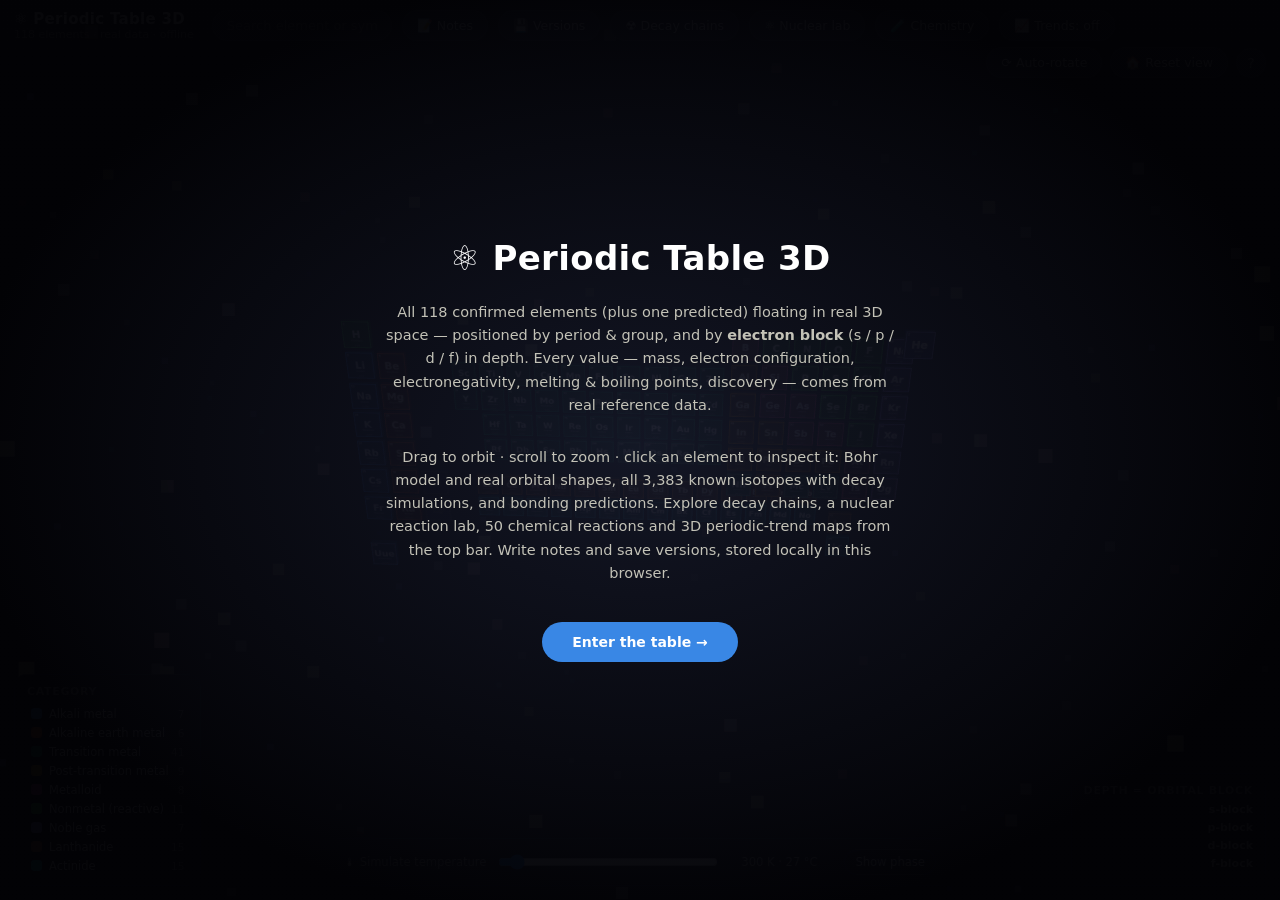
==== commit 2e7ba509: "Add orbitals, isotopes, decay/nuclear simulations, chemistry and trends - Real hydrogen-like orbital" ====
--- a/index.html
+++ b/index.html
@@ -4,7 +4,7 @@
 <meta charset="utf-8"/>
 <meta name="viewport" content="width=device-width, initial-scale=1, maximum-scale=1"/>
 <title>Periodic Table 3D — Elements in Space</title>
-<meta name="description" content="An offline, self-contained, ultra-immersive 3D periodic table with real scientific data, a Bohr atom viewer, temperature-based phase simulation, and personal notes/versions."/>
+<meta name="description" content="An offline, self-contained 3D periodic table with real scientific data: orbital shapes, 3,383 isotopes with decay simulation, decay chains, a nuclear reaction Q-value lab, 50 chemical reactions, bonding prediction, periodic-trend maps, phase simulation and personal notes/versions."/>
 <style>
 /* ===== Periodic Table 3D — space theme ===== */
 :root{
@@ -95,6 +95,19 @@
 .btn.danger:hover{ border-color:var(--cat-halogenish); }
 
 #topbar-right{ margin-left:auto; display:flex; gap:8px; }
+#topbar{ flex-wrap:wrap; row-gap:6px; }
+
+/* ---------- trends legend ---------- */
+#trends-legend{
+  position:fixed; top:64px; left:50%; transform:translateX(-50%); z-index:15;
+  background:rgba(13,15,22,0.88); border:1px solid var(--border); border-radius:12px;
+  padding:8px 16px; backdrop-filter: blur(6px); text-align:center; font-size:11px;
+  color:var(--text-secondary); min-width:220px; max-width:560px;
+}
+#trends-legend h3{ margin:0 0 6px; font-size:11.5px; color:var(--text-primary); font-weight:600; }
+#trends-gradient{ height:8px; border-radius:4px; margin-bottom:4px; }
+#trends-range{ display:flex; justify-content:space-between; font-variant-numeric:tabular-nums; }
+#trends-note{ margin-top:4px; font-size:10px; color:var(--text-muted); }
 
 /* ---------- legend ---------- */
 #legend{
@@ -182,14 +195,53 @@
 }
 
 #atom-canvas-wrap{
-  width:100%; height:190px;
+  width:100%; height:290px;
   border-bottom:1px solid var(--border);
   position:relative;
 }
 #atom-canvas-wrap canvas{ width:100%; height:100%; display:block; }
 #atom-shells-label{
-  position:absolute; bottom:6px; left:12px; font-size:10.5px; color:var(--text-muted);
-}
+  position:absolute; bottom:6px; left:8px; font-size:10.5px; color:var(--text-muted);
+  max-width:70%; background:rgba(9,10,16,0.7); padding:2px 5px; border-radius:5px;
+}
+#btn-orbital-toggle{ position:absolute; bottom:6px; right:8px; }
+#orbital-controls{ position:absolute; top:6px; left:8px; right:8px; line-height:1.9; }
+.orb-chip{
+  background:rgba(20,23,38,0.85); border:1px solid var(--border); border-radius:10px;
+  padding:1px 7px; font-size:10.5px; color:var(--text-secondary); cursor:pointer; margin-right:3px;
+}
+.orb-chip.active{ background:var(--accent); border-color:var(--accent); color:#fff; }
+
+/* ---------- isotopes ---------- */
+#isotope-count{ font-weight:400; text-transform:none; letter-spacing:0; color:var(--text-muted); }
+#isotope-list{ max-height:260px; overflow-y:auto; border:1px solid var(--border); border-radius:8px; margin-bottom:18px; }
+.iso-row{
+  display:flex; flex-wrap:wrap; align-items:center; gap:2px 8px; padding:6px 10px; font-size:12px;
+  border-bottom:1px solid var(--border); cursor:default;
+}
+.iso-row:last-child{ border-bottom:none; }
+.iso-row.iso-natural{ background:rgba(62,207,62,0.06); }
+select option{ background:#141726; color:#fff; }
+.iso-row:hover{ background:rgba(255,255,255,0.04); }
+.iso-mass{ font-weight:700; width:44px; flex:0 0 auto; }
+.iso-stable{ color:var(--cat-nonmetal); }
+.iso-hl{ color:var(--text-secondary); width:110px; flex:0 0 auto; font-variant-numeric:tabular-nums; }
+.iso-decay{ color:var(--text-muted); order:5; flex:1 0 100%; padding-left:52px; font-size:11px; line-height:1.35; }
+.iso-decay:empty{ display:none; }
+.iso-abund{ color:var(--text-muted); font-size:10.5px; flex:1; text-align:right; }
+.iso-sim-btn{
+  background:var(--surface-2); border:1px solid var(--border); border-radius:14px;
+  padding:2px 8px; font-size:10px; color:var(--text-secondary); cursor:pointer; flex:0 0 auto;
+}
+.iso-sim-btn:hover{ border-color:var(--accent); color:#fff; }
+
+/* ---------- bonding predictor ---------- */
+#bond-result{
+  margin-top:8px; padding:10px 12px; border-radius:8px; background:var(--surface-1);
+  border:1px solid var(--border); font-size:12.5px; line-height:1.5; margin-bottom:18px;
+  display:none;
+}
+#bond-result .bond-type{ font-weight:700; font-size:14px; display:block; margin-bottom:3px; }
 
 #panel-body{ padding:16px 24px; }
 .data-grid{
@@ -252,6 +304,82 @@
 
 .field-label{ font-size:11px; color:var(--text-muted); margin:14px 0 4px; text-transform:uppercase; letter-spacing:.05em;}
 
+.drawer-wide{ width:520px; }
+
+/* ---------- decay chain viewer ---------- */
+#chain-tabs{ display:flex; flex-wrap:wrap; gap:6px; margin:12px 0; }
+#chain-tabs button{
+  background:var(--surface-2); border:1px solid var(--border); border-radius:14px;
+  padding:5px 11px; font-size:11px; color:var(--text-secondary); cursor:pointer;
+}
+#chain-tabs button.active{ background:var(--accent); border-color:var(--accent); color:#fff; }
+#chain-view{ display:flex; flex-direction:column; gap:0; }
+.chain-node{
+  display:flex; align-items:center; gap:10px; padding:8px 10px; border-radius:8px;
+  background:var(--surface-1); border:1px solid var(--border); cursor:pointer;
+}
+.chain-node:hover{ border-color:var(--accent); }
+.chain-node .chain-sym{ font-size:18px; font-weight:800; width:64px; flex:0 0 auto; }
+.chain-node .chain-info{ flex:1; font-size:12px; color:var(--text-secondary); }
+.chain-node .chain-info b{ color:var(--text-primary); }
+.chain-node.stable{ border-color:var(--cat-nonmetal); }
+.chain-arrow{
+  align-self:center; margin:2px 0 2px 32px; font-size:11px; color:var(--text-muted);
+  border-left:2px solid var(--border); padding-left:14px; line-height:1.6;
+}
+
+/* ---------- nuclear reaction lab ---------- */
+.nuc-preset{
+  padding:8px 10px; border-radius:8px; background:var(--surface-1); border:1px solid var(--border);
+  margin-bottom:6px; cursor:pointer; font-size:12px;
+}
+.nuc-preset:hover{ border-color:var(--accent); }
+.nuc-preset .np-name{ font-weight:600; }
+.nuc-preset .np-cat{ font-size:10px; color:var(--text-muted); text-transform:uppercase; letter-spacing:.04em; }
+#nuclear-builder{ display:flex; flex-direction:column; gap:8px; margin-bottom:8px; }
+#nuclear-builder .nb-row{ display:flex; gap:6px; align-items:center; }
+#nuclear-builder select, #nuclear-builder input{
+  background:var(--surface-2); border:1px solid var(--border); border-radius:6px;
+  padding:5px 8px; font-size:12px; color:var(--text-primary);
+}
+#nuclear-builder select{ flex:1; }
+#nuclear-builder input[type=number]{ width:58px; }
+#nuclear-result{
+  padding:12px; border-radius:8px; background:var(--surface-1); border:1px solid var(--border);
+  font-size:13px; line-height:1.6; margin-top:6px; min-height:20px;
+}
+#nuclear-result .q-value{ font-size:20px; font-weight:800; }
+#nuclear-result .q-bad{ color:var(--cat-halogenish); }
+#nuclear-result .q-good{ color:var(--cat-nonmetal); }
+
+/* ---------- chemistry browser ---------- */
+#chem-list{ display:flex; flex-direction:column; gap:8px; }
+.chem-card{
+  padding:10px 12px; border-radius:8px; background:var(--surface-1); border:1px solid var(--border);
+}
+.chem-card .cc-type{ font-size:10px; text-transform:uppercase; letter-spacing:.05em; color:var(--accent); }
+.chem-card .cc-name{ font-weight:600; font-size:13.5px; margin:2px 0; }
+.chem-card .cc-eq{ font-size:14px; color:var(--text-secondary); margin-bottom:4px; }
+.chem-card .cc-note{ font-size:11.5px; color:var(--text-muted); line-height:1.45; }
+.chem-card .cc-exo{ display:inline-block; margin-top:5px; font-size:10px; padding:2px 7px; border-radius:10px; background:rgba(230,103,103,0.15); color:var(--cat-halogenish); }
+
+/* ---------- decay simulation modal ---------- */
+#decay-modal{
+  display:none; position:fixed; inset:0; z-index:40; background:rgba(2,2,5,0.75);
+  align-items:center; justify-content:center;
+}
+#decay-modal.open{ display:flex; }
+#decay-modal-inner{
+  position:relative; width:520px; max-width:92vw; background:var(--surface-1);
+  border:1px solid var(--border); border-radius:14px; padding:22px 24px 24px;
+}
+#decay-modal-inner h2{ margin:0 0 12px; font-size:16px; }
+#decay-canvas{ width:100%; height:auto; background:var(--surface-0); border-radius:8px; border:1px solid var(--border); }
+#decay-modal-stats{ display:flex; justify-content:space-between; font-size:12px; color:var(--text-secondary); margin:10px 0; font-variant-numeric:tabular-nums; }
+#decay-modal-controls{ display:flex; align-items:center; gap:14px; margin-bottom:10px; }
+#decay-n{ background:var(--surface-2); border:1px solid var(--border); border-radius:6px; padding:3px 6px; margin-left:4px; }
+#decay-modal-note{ font-size:11px; color:var(--text-muted); line-height:1.5; margin:0; }
+
 /* ---------- intro overlay ---------- */
 #intro{
   position:fixed; inset:0; z-index:50;
@@ -272,7 +400,7 @@
 #intro-start:hover{ filter:brightness(1.1); }
 
 #help-btn{
-  position:fixed; z-index:20; right:14px; top:66px;
+  flex:0 0 auto; align-self:center;
   width:30px; height:30px; border-radius:50%;
   background:var(--surface-2); border:1px solid var(--border);
   color:var(--text-secondary); cursor:pointer; font-size:14px;
@@ -317,9 +445,11 @@
     points, discovery — comes from real reference data.
   </p>
   <p>
-    Drag to orbit · scroll to zoom · click an element to inspect it and see its
-    simplified Bohr atom model · write your own notes and save named versions, all
-    stored locally in this browser.
+    Drag to orbit · scroll to zoom · click an element to inspect it: Bohr model and
+    real orbital shapes, all 3,383 known isotopes with decay simulations, and bonding
+    predictions. Explore decay chains, a nuclear reaction lab, 50 chemical reactions and
+    3D periodic-trend maps from the top bar. Write notes and save versions, stored
+    locally in this browser.
   </p>
   <button id="intro-start">Enter the table →</button>
 </div>
@@ -332,13 +462,23 @@
   <input id="search" class="pill-input" type="text" placeholder="Search element or symbol…" autocomplete="off"/>
   <button class="btn" id="btn-notes">📝 Notes</button>
   <button class="btn" id="btn-versions">💾 Versions</button>
+  <button class="btn" id="btn-decaychains">☢ Decay chains</button>
+  <button class="btn" id="btn-nuclearlab">⚛ Nuclear lab</button>
+  <button class="btn" id="btn-chemistry">🧪 Chemistry</button>
+  <button class="btn" id="btn-trends">📈 Trends: off</button>
   <div id="topbar-right">
     <button class="btn" id="btn-autorotate">⟳ Auto-rotate</button>
     <button class="btn" id="btn-reset">🏠 Reset view</button>
+    <button id="help-btn" title="Help">?</button>
   </div>
 </div>
 
-<button id="help-btn" title="Help">?</button>
+<div id="trends-legend" style="display:none;">
+  <h3 id="trends-title">Trend</h3>
+  <div id="trends-gradient"></div>
+  <div id="trends-range"><span id="trends-min"></span><span id="trends-max"></span></div>
+  <div id="trends-note"></div>
+</div>
 
 <div id="legend">
   <h3>Category</h3>
@@ -372,14 +512,43 @@
   <div id="atom-canvas-wrap">
     <canvas id="atom-canvas"></canvas>
     <div id="atom-shells-label"></div>
+    <div id="orbital-controls" style="display:none;"></div>
+    <button class="btn small" id="btn-orbital-toggle" title="Switch between the simplified Bohr model and real hydrogen-like orbital shapes">Show orbitals</button>
   </div>
   <div id="panel-body">
     <dl class="data-grid" id="panel-grid"></dl>
     <p id="panel-summary"></p>
 
+    <div class="section-title">Isotopes <span id="isotope-count"></span></div>
+    <div id="isotope-list"></div>
+
+    <div class="section-title">Bonding with another element</div>
+    <select id="bond-partner" class="pill-input" style="width:100%;"></select>
+    <div id="bond-result"></div>
+
+    <div class="section-title">In the reaction library</div>
+    <div id="element-reactions"></div>
+
     <div class="section-title">Your notes on this element</div>
     <textarea id="panel-notes" placeholder="Write anything — reactions, mnemonics, questions…"></textarea>
     <div id="notes-saved"></div>
+  </div>
+</div>
+
+<!-- Decay simulation modal -->
+<div id="decay-modal">
+  <div id="decay-modal-inner">
+    <button class="drawer-close" id="decay-modal-close">✕</button>
+    <h2 id="decay-modal-title"></h2>
+    <canvas id="decay-canvas" width="480" height="300"></canvas>
+    <div id="decay-modal-stats"></div>
+    <div id="decay-modal-controls">
+      <button class="btn small" id="decay-start">▶ Run simulation</button>
+      <label style="font-size:11.5px;color:var(--text-secondary);">Sample size
+        <input id="decay-n" type="number" min="10" max="5000" value="500" style="width:70px;"/>
+      </label>
+    </div>
+    <p id="decay-modal-note"></p>
   </div>
 </div>
 
@@ -409,6 +578,47 @@
   <input type="file" id="import-file" accept="application/json"/>
 </div>
 
+<!-- Decay chains drawer -->
+<div class="drawer drawer-wide" id="drawer-decaychains">
+  <button class="drawer-close" data-close="drawer-decaychains">✕</button>
+  <h2>☢ Radioactive decay chains</h2>
+  <p style="font-size:12.5px;color:var(--text-secondary);">
+    The four natural decay series — each isotope decays into the next until it
+    reaches a stable nuclide. Branch percentages and half-lives are from the
+    IAEA Live Chart of Nuclides. Click any nuclide to open it in the table.
+  </p>
+  <div id="chain-tabs"></div>
+  <div id="chain-view"></div>
+</div>
+
+<!-- Nuclear reaction lab drawer -->
+<div class="drawer drawer-wide" id="drawer-nuclearlab">
+  <button class="drawer-close" data-close="drawer-nuclearlab">✕</button>
+  <h2>⚛ Nuclear reaction lab</h2>
+  <p style="font-size:12.5px;color:var(--text-secondary);">
+    Pick a preset fission/fusion reaction, or build your own from any nuclides
+    in the IAEA chart. The energy release (Q-value) is computed live from real mass
+    excess data: Q = Σ(mass excess)<sub>reactants</sub> − Σ(mass excess)<sub>products</sub>.
+  </p>
+  <div class="field-label">Presets</div>
+  <div id="nuclear-presets"></div>
+  <div class="field-label">Reaction builder</div>
+  <div id="nuclear-builder"></div>
+  <div id="nuclear-result"></div>
+</div>
+
+<!-- Chemistry browser drawer -->
+<div class="drawer drawer-wide" id="drawer-chemistry">
+  <button class="drawer-close" data-close="drawer-chemistry">✕</button>
+  <h2>🧪 Chemical reactions</h2>
+  <p style="font-size:12.5px;color:var(--text-secondary);">
+    50 real, balanced reactions across combustion, synthesis, decomposition,
+    displacement, precipitation, acid–base, redox and biological chemistry.
+  </p>
+  <input id="chem-search" class="pill-input" style="width:100%;margin-bottom:8px;" placeholder="Filter by element, name or type…"/>
+  <div id="chem-list"></div>
+</div>
+
 <script>
 /* Three.js r128 (bundled for offline use) */
 /**
@@ -1470,7 +1680,11 @@
 </script>
 
 <script>
-window.__ELEMENTS__ = [{"n":1,"s":"H","nm":"Hydrogen","m":1.008,"cat":"diatomic nonmetal","per":1,"grp":1,"x":1,"y":1,"blk":"s","ph":"Gas","sh":[1],"ec":"1s1","en":2.2,"d":0.0899,"mp":13.99,"bp":20.27,"db":"Henry Cavendish","nb":"Antoine Lavoisier","ap":"colorless gas","mh":28.836,"ea":72.769,"ie1":1312,"hex":"ffffff","sum":"Hydrogen is a chemical element with chemical symbol H and atomic number 1. With an atomic weight of 1.00794 u, hydrogen is the lightest element on the periodic table. Its monatomic form (H) is the most abundant chemical substance in the Universe, constituting roughly 75% of all baryonic mass."},{"n":2,"s":"He","nm":"Helium","m":4.0026,"cat":"noble gas","per":1,"grp":18,"x":18,"y":1,"blk":"s","ph":"Gas","sh":[2],"ec":"1s2","en":null,"d":0.1786,"mp":0.95,"bp":4.22,"db":"Pierre Janssen","nb":null,"ap":"colorless gas, exhibiting a red-orange glow when placed in a high-voltage electric field","mh":null,"ea":-48,"ie1":2372.3,"hex":"d9ffff","sum":"Helium is a chemical element with symbol He and atomic number 2. It is a colorless, odorless, tasteless, non-toxic, inert, monatomic gas that heads the noble gas group in the periodic table. Its boiling and melting points are the lowest among all the elements."},{"n":3,"s":"Li","nm":"Lithium","m":6.94,"cat":"alkali metal","per":2,"grp":1,"x":1,"y":2,"blk":"s","ph":"Solid","sh":[2,1],"ec":"[He] 2s1","en":0.98,"d":0.534,"mp":453.65,"bp":1603,"db":"Johan August Arfwedson","nb":null,"ap":"silvery-white","mh":24.86,"ea":59.633,"ie1":520.2,"hex":"cc80ff","sum":"Lithium (from Greek:\u03bb\u03af\u03b8\u03bf\u03c2 lithos, \"stone\") is a chemical element with the symbol Li and atomic number 3. It is a soft, silver-white metal belonging to the alkali metal group of chemical elements. Under standard conditions it is the lightest metal and the least dense solid element."},{"n":4,"s":"Be","nm":"Beryllium","m":9.0122,"cat":"alkaline earth metal","per":2,"grp":2,"x":2,"y":2,"blk":"s","ph":"Solid","sh":[2,2],"ec":"[He] 2s2","en":1.57,"d":1.85,"mp":1560,"bp":2742,"db":"Louis Nicolas Vauquelin","nb":null,"ap":"white-gray metallic","mh":16.443,"ea":-48,"ie1":899.5,"hex":"c2ff00","sum":"Beryllium is a chemical element with symbol Be and atomic number 4. It is created through stellar nucleosynthesis and is a relatively rare element in the universe. It is a divalent element which occurs naturally only in combination with other elements in minerals."},{"n":5,"s":"B","nm":"Boron","m":10.81,"cat":"metalloid","per":2,"grp":13,"x":13,"y":2,"blk":"p","ph":"Solid","sh":[2,3],"ec":"[He] 2s2 2p1","en":2.04,"d":2.08,"mp":2349,"bp":4200,"db":"Joseph Louis Gay-Lussac","nb":null,"ap":"black-brown","mh":11.087,"ea":26.989,"ie1":800.6,"hex":"ffb5b5","sum":"Boron is a metalloid chemical element with symbol B and atomic number 5. Produced entirely by cosmic ray spallation and supernovae and not by stellar nucleosynthesis, it is a low-abundance element in both the Solar system and the Earth's crust. Boron is concentrated on Earth by the water-solubility of its more common naturally occurring compounds, the borate minerals."},{"n":6,"s":"C","nm":"Carbon","m":12.011,"cat":"polyatomic nonmetal","per":2,"grp":14,"x":14,"y":2,"blk":"p","ph":"Solid","sh":[2,4],"ec":"[He] 2s2 2p2","en":2.55,"d":1.821,"mp":null,"bp":null,"db":"Ancient Egypt","nb":null,"ap":null,"mh":8.517,"ea":121.776,"ie1":1086.5,"hex":"909090","sum":"Carbon (from Latin:carbo \"coal\") is a chemical element with symbol C and atomic number 6. On the periodic table, it is the first (row 2) of six elements in column (group) 14, which have in common the composition of their outer electron shell. It is nonmetallic and tetravalent\u2014making four electrons available to form covalent chemical bonds."},{"n":7,"s":"N","nm":"Nitrogen","m":14.007,"cat":"diatomic nonmetal","per":2,"grp":15,"x":15,"y":2,"blk":"p","ph":"Gas","sh":[2,5],"ec":"[He] 2s2 2p3","en":3.04,"d":1.251,"mp":63.15,"bp":77.36,"db":"Daniel Rutherford","nb":"Jean-Antoine Chaptal","ap":"colorless gas, liquid or solid","mh":null,"ea":-6.8,"ie1":1402.3,"hex":"3050f8","sum":"Nitrogen is a chemical element with symbol N and atomic number 7. It is the lightest pnictogen and at room temperature, it is a transparent, odorless diatomic gas. Nitrogen is a common element in the universe, estimated at about seventh in total abundance in the Milky Way and the Solar System."},{"n":8,"s":"O","nm":"Oxygen","m":15.999,"cat":"diatomic nonmetal","per":2,"grp":16,"x":16,"y":2,"blk":"p","ph":"Gas","sh":[2,6],"ec":"[He] 2s2 2p4","en":3.44,"d":1.429,"mp":54.36,"bp":90.19,"db":"Carl Wilhelm Scheele","nb":"Antoine Lavoisier","ap":null,"mh":null,"ea":140.976,"ie1":1313.9,"hex":"ff0d0d","sum":"Oxygen is a chemical element with symbol O and atomic number 8. It is a member of the chalcogen group on the periodic table and is a highly reactive nonmetal and oxidizing agent that readily forms compounds (notably oxides) with most elements. By mass, oxygen is the third-most abundant element in the universe, after hydrogen and helium."},{"n":9,"s":"F","nm":"Fluorine","m":18.9984,"cat":"diatomic nonmetal","per":2,"grp":17,"x":17,"y":2,"blk":"p","ph":"Gas","sh":[2,7],"ec":"[He] 2s2 2p5","en":3.98,"d":1.696,"mp":53.48,"bp":85.03,"db":"Andr\u00e9-Marie Amp\u00e8re","nb":"Humphry Davy","ap":null,"mh":null,"ea":328.165,"ie1":1681,"hex":"90e050","sum":"Fluorine is a chemical element with symbol F and atomic number 9. It is the lightest halogen and exists as a highly toxic pale yellow diatomic gas at standard conditions. As the most electronegative element, it is extremely reactive:almost all other elements, including some noble gases, form compounds with fluorine."},{"n":10,"s":"Ne","nm":"Neon","m":20.1798,"cat":"noble gas","per":2,"grp":18,"x":18,"y":2,"blk":"p","ph":"Gas","sh":[2,8],"ec":"[He] 2s2 2p6","en":null,"d":0.9002,"mp":24.56,"bp":27.1,"db":"Morris Travers","nb":null,"ap":"colorless gas exhibiting an orange-red glow when placed in a high voltage electric field","mh":null,"ea":-116,"ie1":2080.7,"hex":"b3e3f5","sum":"Neon is a chemical element with symbol Ne and atomic number 10. It is in group 18 (noble gases) of the periodic table. Neon is a colorless, odorless, inert monatomic gas under standard conditions, with about two-thirds the density of air."},{"n":11,"s":"Na","nm":"Sodium","m":22.9898,"cat":"alkali metal","per":3,"grp":1,"x":1,"y":3,"blk":"s","ph":"Solid","sh":[2,8,1],"ec":"[Ne] 3s1","en":0.93,"d":0.968,"mp":370.94,"bp":1156.09,"db":"Humphry Davy","nb":null,"ap":"silvery white metallic","mh":28.23,"ea":52.867,"ie1":495.8,"hex":"ab5cf2","sum":"Sodium /\u02c8so\u028adi\u0259m/ is a chemical element with symbol Na (from Ancient Greek \u039d\u03ac\u03c4\u03c1\u03b9\u03bf) and atomic number 11. It is a soft, silver-white, highly reactive metal. In the Periodic table it is in column 1 (alkali metals), and shares with the other six elements in that column that it has a single electron in its outer shell, which it readily donates, creating a positively charged atom - a cation."},{"n":12,"s":"Mg","nm":"Magnesium","m":24.305,"cat":"alkaline earth metal","per":3,"grp":2,"x":2,"y":3,"blk":"s","ph":"Solid","sh":[2,8,2],"ec":"[Ne] 3s2","en":1.31,"d":1.738,"mp":923,"bp":1363,"db":"Joseph Black","nb":null,"ap":"shiny grey solid","mh":24.869,"ea":-40,"ie1":737.7,"hex":"8aff00","sum":"Magnesium is a chemical element with symbol Mg and atomic number 12. It is a shiny gray solid which bears a close physical resemblance to the other five elements in the second column (Group 2, or alkaline earth metals) of the periodic table:they each have the same electron configuration in their outer electron shell producing a similar crystal structure. Magnesium is the ninth most abundant element in the universe."},{"n":13,"s":"Al","nm":"Aluminium","m":26.9815,"cat":"post-transition metal","per":3,"grp":13,"x":13,"y":3,"blk":"p","ph":"Solid","sh":[2,8,3],"ec":"[Ne] 3s2 3p1","en":1.61,"d":2.7,"mp":933.47,"bp":2743,"db":null,"nb":"Humphry Davy","ap":"silvery gray metallic","mh":24.2,"ea":41.762,"ie1":577.5,"hex":"bfa6a6","sum":"Aluminium (or aluminum; see different endings) is a chemical element in the boron group with symbol Al and atomic number 13. It is a silvery-white, soft, nonmagnetic, ductile metal. Aluminium is the third most abundant element (after oxygen and silicon), and the most abundant metal, in the Earth's crust."},{"n":14,"s":"Si","nm":"Silicon","m":28.085,"cat":"metalloid","per":3,"grp":14,"x":14,"y":3,"blk":"p","ph":"Solid","sh":[2,8,4],"ec":"[Ne] 3s2 3p2","en":1.9,"d":2.329,"mp":1687,"bp":3538,"db":"J\u00f6ns Jacob Berzelius","nb":"Thomas Thomson (chemist)","ap":"crystalline, reflective with bluish-tinged faces","mh":19.789,"ea":134.068,"ie1":786.5,"hex":"f0c8a0","sum":"Silicon is a chemical element with symbol Si and atomic number 14. It is a tetravalent metalloid, more reactive than germanium, the metalloid directly below it in the table. Controversy about silicon's character dates to its discovery."},{"n":15,"s":"P","nm":"Phosphorus","m":30.9738,"cat":"polyatomic nonmetal","per":3,"grp":15,"x":15,"y":3,"blk":"p","ph":"Solid","sh":[2,8,5],"ec":"[Ne] 3s2 3p3","en":2.19,"d":1.823,"mp":null,"bp":null,"db":"Hennig Brand","nb":null,"ap":"colourless, waxy white, yellow, scarlet, red, violet, black","mh":23.824,"ea":72.037,"ie1":1011.8,"hex":"ff8000","sum":"Phosphorus is a chemical element with symbol P and atomic number 15. As an element, phosphorus exists in two major forms\u2014white phosphorus and red phosphorus\u2014but due to its high reactivity, phosphorus is never found as a free element on Earth. Instead phosphorus-containing minerals are almost always present in their maximally oxidised state, as inorganic phosphate rocks."},{"n":16,"s":"S","nm":"Sulfur","m":32.06,"cat":"polyatomic nonmetal","per":3,"grp":16,"x":16,"y":3,"blk":"p","ph":"Solid","sh":[2,8,6],"ec":"[Ne] 3s2 3p4","en":2.58,"d":2.07,"mp":388.36,"bp":717.8,"db":"Ancient china","nb":null,"ap":"lemon yellow sintered microcrystals","mh":22.75,"ea":200.41,"ie1":999.6,"hex":"ffff30","sum":"Sulfur or sulphur (see spelling differences) is a chemical element with symbol S and atomic number 16. It is an abundant, multivalent non-metal. Under normal conditions, sulfur atoms form cyclic octatomic molecules with chemical formula S8."},{"n":17,"s":"Cl","nm":"Chlorine","m":35.45,"cat":"diatomic nonmetal","per":3,"grp":17,"x":17,"y":3,"blk":"p","ph":"Gas","sh":[2,8,7],"ec":"[Ne] 3s2 3p5","en":3.16,"d":3.2,"mp":171.6,"bp":239.11,"db":"Carl Wilhelm Scheele","nb":null,"ap":"pale yellow-green gas","mh":null,"ea":348.575,"ie1":1251.2,"hex":"1ff01f","sum":"Chlorine is a chemical element with symbol Cl and atomic number 17. It also has a relative atomic mass of 35.5. Chlorine is in the halogen group (17) and is the second lightest halogen following fluorine."},{"n":18,"s":"Ar","nm":"Argon","m":39.9481,"cat":"noble gas","per":3,"grp":18,"x":18,"y":3,"blk":"p","ph":"Gas","sh":[2,8,8],"ec":"[Ne] 3s2 3p6","en":null,"d":1.784,"mp":83.81,"bp":87.3,"db":"Lord Rayleigh","nb":null,"ap":"colorless gas exhibiting a lilac/violet glow when placed in a high voltage electric field","mh":null,"ea":-96,"ie1":1520.6,"hex":"80d1e3","sum":"Argon is a chemical element with symbol Ar and atomic number 18. It is in group 18 of the periodic table and is a noble gas. Argon is the third most common gas in the Earth's atmosphere, at 0.934% (9,340 ppmv), making it over twice as abundant as the next most common atmospheric gas, water vapor (which averages about 4000 ppmv, but varies greatly), and 23 times as abundant as the next most common non-condensing atmospheric gas, carbon dioxide (400 ppmv), and more than 500 times as abundant as the next most common noble gas, neon (18 ppmv)."},{"n":19,"s":"K","nm":"Potassium","m":39.0983,"cat":"alkali metal","per":4,"grp":1,"x":1,"y":4,"blk":"s","ph":"Solid","sh":[2,8,8,1],"ec":"[Ar] 4s1","en":0.82,"d":0.862,"mp":336.7,"bp":1032,"db":"Humphry Davy","nb":null,"ap":"silvery gray","mh":29.6,"ea":48.383,"ie1":418.8,"hex":"8f40d4","sum":"Potassium is a chemical element with symbol K (derived from Neo-Latin, kalium) and atomic number 19. It was first isolated from potash, the ashes of plants, from which its name is derived. In the Periodic table, potassium is one of seven elements in column (group) 1 (alkali metals):they all have a single valence electron in their outer electron shell, which they readily give up to create an atom with a positive charge - a cation, and combine with anions to form salts."},{"n":20,"s":"Ca","nm":"Calcium","m":40.0784,"cat":"alkaline earth metal","per":4,"grp":2,"x":2,"y":4,"blk":"s","ph":"Solid","sh":[2,8,8,2],"ec":"[Ar] 4s2","en":1,"d":1.55,"mp":1115,"bp":1757,"db":"Humphry Davy","nb":null,"ap":null,"mh":25.929,"ea":2.37,"ie1":589.8,"hex":"3dff00","sum":"Calcium is a chemical element with symbol Ca and atomic number 20. Calcium is a soft gray alkaline earth metal, fifth-most-abundant element by mass in the Earth's crust. The ion Ca2+ is also the fifth-most-abundant dissolved ion in seawater by both molarity and mass, after sodium, chloride, magnesium, and sulfate."},{"n":21,"s":"Sc","nm":"Scandium","m":44.9559,"cat":"transition metal","per":4,"grp":3,"x":3,"y":4,"blk":"d","ph":"Solid","sh":[2,8,9,2],"ec":"[Ar] 3d1 4s2","en":1.36,"d":2.985,"mp":1814,"bp":3109,"db":"Lars Fredrik Nilson","nb":null,"ap":"silvery white","mh":25.52,"ea":18,"ie1":633.1,"hex":"e6e6e6","sum":"Scandium is a chemical element with symbol Sc and atomic number 21. A silvery-white metallic d-block element, it has historically been sometimes classified as a rare earth element, together with yttrium and the lanthanoids. It was discovered in 1879 by spectral analysis of the minerals euxenite and gadolinite from Scandinavia."},{"n":22,"s":"Ti","nm":"Titanium","m":47.8671,"cat":"transition metal","per":4,"grp":4,"x":4,"y":4,"blk":"d","ph":"Solid","sh":[2,8,10,2],"ec":"[Ar] 3d2 4s2","en":1.54,"d":4.506,"mp":1941,"bp":3560,"db":"William Gregor","nb":"Martin Heinrich Klaproth","ap":"silvery grey-white metallic","mh":25.06,"ea":7.289,"ie1":658.8,"hex":"bfc2c7","sum":"Titanium is a chemical element with symbol Ti and atomic number 22. It is a lustrous transition metal with a silver color, low density and high strength. It is highly resistant to corrosion in sea water, aqua regia and chlorine."},{"n":23,"s":"V","nm":"Vanadium","m":50.9415,"cat":"transition metal","per":4,"grp":5,"x":5,"y":4,"blk":"d","ph":"Solid","sh":[2,8,11,2],"ec":"[Ar] 3d3 4s2","en":1.63,"d":6,"mp":2183,"bp":3680,"db":"Andr\u00e9s Manuel del R\u00edo","nb":"Isotopes of vanadium","ap":"blue-silver-grey metal","mh":24.89,"ea":50.911,"ie1":650.9,"hex":"a6a6ab","sum":"Vanadium is a chemical element with symbol V and atomic number 23. It is a hard, silvery grey, ductile and malleable transition metal. The element is found only in chemically combined form in nature, but once isolated artificially, the formation of an oxide layer stabilizes the free metal somewhat against further oxidation."},{"n":24,"s":"Cr","nm":"Chromium","m":51.9962,"cat":"transition metal","per":4,"grp":6,"x":6,"y":4,"blk":"d","ph":"Solid","sh":[2,8,13,1],"ec":"[Ar] 3d5 4s1","en":1.66,"d":7.19,"mp":2180,"bp":2944,"db":"Louis Nicolas Vauquelin","nb":null,"ap":"silvery metallic","mh":23.35,"ea":65.21,"ie1":652.9,"hex":"8a99c7","sum":"Chromium is a chemical element with symbol Cr and atomic number 24. It is the first element in Group 6. It is a steely-gray, lustrous, hard and brittle metal which takes a high polish, resists tarnishing, and has a high melting point."},{"n":25,"s":"Mn","nm":"Manganese","m":54.938,"cat":"transition metal","per":4,"grp":7,"x":7,"y":4,"blk":"d","ph":"Solid","sh":[2,8,13,2],"ec":"[Ar] 3d5 4s2","en":1.55,"d":7.21,"mp":1519,"bp":2334,"db":"Torbern Olof Bergman","nb":null,"ap":"silvery metallic","mh":26.32,"ea":-50,"ie1":717.3,"hex":"9c7ac7","sum":"Manganese is a chemical element with symbol Mn and atomic number 25. It is not found as a free element in nature; it is often found in combination with iron, and in many minerals. Manganese is a metal with important industrial metal alloy uses, particularly in stainless steels."},{"n":26,"s":"Fe","nm":"Iron","m":55.8452,"cat":"transition metal","per":4,"grp":8,"x":8,"y":4,"blk":"d","ph":"Solid","sh":[2,8,14,2],"ec":"[Ar] 3d6 4s2","en":1.83,"d":7.874,"mp":1811,"bp":3134,"db":"5000 BC","nb":null,"ap":"lustrous metallic with a grayish tinge","mh":25.1,"ea":14.785,"ie1":762.5,"hex":"e06633","sum":"Iron is a chemical element with symbol Fe (from Latin:ferrum) and atomic number 26. It is a metal in the first transition series. It is by mass the most common element on Earth, forming much of Earth's outer and inner core."},{"n":27,"s":"Co","nm":"Cobalt","m":58.9332,"cat":"transition metal","per":4,"grp":9,"x":9,"y":4,"blk":"d","ph":"Solid","sh":[2,8,15,2],"ec":"[Ar] 3d7 4s2","en":1.88,"d":8.9,"mp":1768,"bp":3200,"db":"Georg Brandt","nb":null,"ap":"hard lustrous gray metal","mh":24.81,"ea":63.898,"ie1":760.4,"hex":"f090a0","sum":"Cobalt is a chemical element with symbol Co and atomic number 27. Like nickel, cobalt in the Earth's crust is found only in chemically combined form, save for small deposits found in alloys of natural meteoric iron. The free element, produced by reductive smelting, is a hard, lustrous, silver-gray metal."},{"n":28,"s":"Ni","nm":"Nickel","m":58.6934,"cat":"transition metal","per":4,"grp":10,"x":10,"y":4,"blk":"d","ph":"Solid","sh":[2,8,16,2],"ec":"[Ar] 3d8 4s2","en":1.91,"d":8.908,"mp":1728,"bp":3003,"db":"Axel Fredrik Cronstedt","nb":null,"ap":"lustrous, metallic, and silver with a gold tinge","mh":26.07,"ea":111.65,"ie1":737.1,"hex":"50d050","sum":"Nickel is a chemical element with symbol Ni and atomic number 28. It is a silvery-white lustrous metal with a slight golden tinge. Nickel belongs to the transition metals and is hard and ductile."},{"n":29,"s":"Cu","nm":"Copper","m":63.5463,"cat":"transition metal","per":4,"grp":11,"x":11,"y":4,"blk":"d","ph":"Solid","sh":[2,8,18,1],"ec":"[Ar] 3d10 4s1","en":1.9,"d":8.96,"mp":1357.77,"bp":2835,"db":"Middle East","nb":null,"ap":"red-orange metallic luster","mh":24.44,"ea":119.235,"ie1":745.5,"hex":"c88033","sum":"Copper is a chemical element with symbol Cu (from Latin:cuprum) and atomic number 29. It is a soft, malleable and ductile metal with very high thermal and electrical conductivity. A freshly exposed surface of pure copper has a reddish-orange color."},{"n":30,"s":"Zn","nm":"Zinc","m":65.382,"cat":"transition metal","per":4,"grp":12,"x":12,"y":4,"blk":"d","ph":"Solid","sh":[2,8,18,2],"ec":"[Ar] 3d10 4s2","en":1.65,"d":7.14,"mp":692.68,"bp":1180,"db":"India","nb":null,"ap":"silver-gray","mh":25.47,"ea":-58,"ie1":906.4,"hex":"7d80b0","sum":"Zinc, in commerce also spelter, is a chemical element with symbol Zn and atomic number 30. It is the first element of group 12 of the periodic table. In some respects zinc is chemically similar to magnesium:its ion is of similar size and its only common oxidation state is +2."},{"n":31,"s":"Ga","nm":"Gallium","m":69.7231,"cat":"post-transition metal","per":4,"grp":13,"x":13,"y":4,"blk":"p","ph":"Solid","sh":[2,8,18,3],"ec":"[Ar] 3d10 4s2 4p1","en":1.81,"d":5.91,"mp":302.91,"bp":2673,"db":"Lecoq de Boisbaudran","nb":null,"ap":"silver-white","mh":25.86,"ea":41,"ie1":578.8,"hex":"c28f8f","sum":"Gallium is a chemical element with symbol Ga and atomic number 31. Elemental gallium does not occur in free form in nature, but as the gallium(III) compounds that are in trace amounts in zinc ores and in bauxite. Gallium is a soft, silvery metal, and elemental gallium is a brittle solid at low temperatures, and melts at 29.76 \u00b0C (85.57 \u00b0F) (slightly above room temperature)."},{"n":32,"s":"Ge","nm":"Germanium","m":72.6308,"cat":"metalloid","per":4,"grp":14,"x":14,"y":4,"blk":"p","ph":"Solid","sh":[2,8,18,4],"ec":"[Ar] 3d10 4s2 4p2","en":2.01,"d":5.323,"mp":1211.4,"bp":3106,"db":"Clemens Winkler","nb":null,"ap":"grayish-white","mh":23.222,"ea":118.935,"ie1":762,"hex":"668f8f","sum":"Germanium is a chemical element with symbol Ge and atomic number 32. It is a lustrous, hard, grayish-white metalloid in the carbon group, chemically similar to its group neighbors tin and silicon. Purified germanium is a semiconductor, with an appearance most similar to elemental silicon."},{"n":33,"s":"As","nm":"Arsenic","m":74.9216,"cat":"metalloid","per":4,"grp":15,"x":15,"y":4,"blk":"p","ph":"Solid","sh":[2,8,18,5],"ec":"[Ar] 3d10 4s2 4p3","en":2.18,"d":5.727,"mp":null,"bp":null,"db":"Bronze Age","nb":null,"ap":"metallic grey","mh":24.64,"ea":77.65,"ie1":947,"hex":"bd80e3","sum":"Arsenic is a chemical element with symbol As and atomic number 33. Arsenic occurs in many minerals, usually in conjunction with sulfur and metals, and also as a pure elemental crystal. Arsenic is a metalloid."},{"n":34,"s":"Se","nm":"Selenium","m":78.9718,"cat":"polyatomic nonmetal","per":4,"grp":16,"x":16,"y":4,"blk":"p","ph":"Solid","sh":[2,8,18,6],"ec":"[Ar] 3d10 4s2 4p4","en":2.55,"d":4.81,"mp":494,"bp":958,"db":"J\u00f6ns Jakob Berzelius","nb":null,"ap":"black, red, and gray (not pictured) allotropes","mh":25.363,"ea":194.959,"ie1":941,"hex":"ffa100","sum":"Selenium is a chemical element with symbol Se and atomic number 34. It is a nonmetal with properties that are intermediate between those of its periodic table column-adjacent chalcogen elements sulfur and tellurium. It rarely occurs in its elemental state in nature, or as pure ore compounds."},{"n":35,"s":"Br","nm":"Bromine","m":79.904,"cat":"diatomic nonmetal","per":4,"grp":17,"x":17,"y":4,"blk":"p","ph":"Liquid","sh":[2,8,18,7],"ec":"[Ar] 3d10 4s2 4p5","en":2.96,"d":3.1028,"mp":265.8,"bp":332,"db":"Antoine J\u00e9r\u00f4me Balard","nb":null,"ap":null,"mh":null,"ea":324.537,"ie1":1139.9,"hex":"a62929","sum":"Bromine (from Ancient Greek:\u03b2\u03c1\u1ff6\u03bc\u03bf\u03c2, br\u00f3mos, meaning \"stench\") is a chemical element with symbol Br, and atomic number 35. It is a halogen. The element was isolated independently by two chemists, Carl Jacob L\u00f6wig and Antoine Jerome Balard, in 1825\u20131826."},{"n":36,"s":"Kr","nm":"Krypton","m":83.7982,"cat":"noble gas","per":4,"grp":18,"x":18,"y":4,"blk":"p","ph":"Gas","sh":[2,8,18,8],"ec":"[Ar] 3d10 4s2 4p6","en":3,"d":3.749,"mp":115.78,"bp":119.93,"db":"William Ramsay","nb":null,"ap":"colorless gas, exhibiting a whitish glow in a high electric field","mh":null,"ea":-96,"ie1":1350.8,"hex":"5cb8d1","sum":"Krypton (from Greek:\u03ba\u03c1\u03c5\u03c0\u03c4\u03cc\u03c2 kryptos \"the hidden one\") is a chemical element with symbol Kr and atomic number 36. It is a member of group 18 (noble gases) elements. A colorless, odorless, tasteless noble gas, krypton occurs in trace amounts in the atmosphere, is isolated by fractionally distilling liquefied air, and is often used with other rare gases in fluorescent lamps."},{"n":37,"s":"Rb","nm":"Rubidium","m":85.4678,"cat":"alkali metal","per":5,"grp":1,"x":1,"y":5,"blk":"s","ph":"Solid","sh":[2,8,18,8,1],"ec":"[Kr] 5s1","en":0.82,"d":1.532,"mp":312.45,"bp":961,"db":"Robert Bunsen","nb":null,"ap":"grey white","mh":31.06,"ea":46.884,"ie1":403,"hex":"702eb0","sum":"Rubidium is a chemical element with symbol Rb and atomic number 37. Rubidium is a soft, silvery-white metallic element of the alkali metal group, with an atomic mass of 85.4678. Elemental rubidium is highly reactive, with properties similar to those of other alkali metals, such as very rapid oxidation in air."},{"n":38,"s":"Sr","nm":"Strontium","m":87.621,"cat":"alkaline earth metal","per":5,"grp":2,"x":2,"y":5,"blk":"s","ph":"Solid","sh":[2,8,18,8,2],"ec":"[Kr] 5s2","en":0.95,"d":2.64,"mp":1050,"bp":1650,"db":"William Cruickshank (chemist)","nb":null,"ap":null,"mh":26.4,"ea":5.023,"ie1":549.5,"hex":"00ff00","sum":"Strontium is a chemical element with symbol Sr and atomic number 38. An alkaline earth metal, strontium is a soft silver-white or yellowish metallic element that is highly reactive chemically. The metal turns yellow when it is exposed to air."},{"n":39,"s":"Y","nm":"Yttrium","m":88.9058,"cat":"transition metal","per":5,"grp":3,"x":3,"y":5,"blk":"d","ph":"Solid","sh":[2,8,18,9,2],"ec":"[Kr] 4d1 5s2","en":1.22,"d":4.472,"mp":1799,"bp":3203,"db":"Johan Gadolin","nb":null,"ap":"silvery white","mh":26.53,"ea":29.6,"ie1":600,"hex":"94ffff","sum":"Yttrium is a chemical element with symbol Y and atomic number 39. It is a silvery-metallic transition metal chemically similar to the lanthanides and it has often been classified as a \"rare earth element\". Yttrium is almost always found combined with the lanthanides in rare earth minerals and is never found in nature as a free element."},{"n":40,"s":"Zr","nm":"Zirconium","m":91.2242,"cat":"transition metal","per":5,"grp":4,"x":4,"y":5,"blk":"d","ph":"Solid","sh":[2,8,18,10,2],"ec":"[Kr] 4d2 5s2","en":1.33,"d":6.52,"mp":2128,"bp":4650,"db":"Martin Heinrich Klaproth","nb":null,"ap":"silvery white","mh":25.36,"ea":41.806,"ie1":640.1,"hex":"94e0e0","sum":"Zirconium is a chemical element with symbol Zr and atomic number 40. The name of zirconium is taken from the name of the mineral zircon, the most important source of zirconium. The word zircon comes from the Persian word zargun \u0632\u0631\u06af\u0648\u0646, meaning \"gold-colored\"."},{"n":41,"s":"Nb","nm":"Niobium","m":92.9064,"cat":"transition metal","per":5,"grp":5,"x":5,"y":5,"blk":"d","ph":"Solid","sh":[2,8,18,12,1],"ec":"[Kr] 4d4 5s1","en":1.6,"d":8.57,"mp":2750,"bp":5017,"db":"Charles Hatchett","nb":null,"ap":"gray metallic, bluish when oxidized","mh":24.6,"ea":88.516,"ie1":652.1,"hex":"73c2c9","sum":"Niobium, formerly columbium, is a chemical element with symbol Nb (formerly Cb) and atomic number 41. It is a soft, grey, ductile transition metal, which is often found in the pyrochlore mineral, the main commercial source for niobium, and columbite. The name comes from Greek mythology:Niobe, daughter of Tantalus since it is so similar to tantalum."},{"n":42,"s":"Mo","nm":"Molybdenum","m":95.951,"cat":"transition metal","per":5,"grp":6,"x":6,"y":5,"blk":"d","ph":"Solid","sh":[2,8,18,13,1],"ec":"[Kr] 4d5 5s1","en":2.16,"d":10.28,"mp":2896,"bp":4912,"db":"Carl Wilhelm Scheele","nb":null,"ap":"gray metallic","mh":24.06,"ea":72.1,"ie1":684.3,"hex":"54b5b5","sum":"Molybdenum is a chemical element with symbol Mo and atomic number 42. The name is from Neo-Latin molybdaenum, from Ancient Greek \u039c\u03cc\u03bb\u03c5\u03b2\u03b4\u03bf\u03c2 molybdos, meaning lead, since its ores were confused with lead ores. Molybdenum minerals have been known throughout history, but the element was discovered (in the sense of differentiating it as a new entity from the mineral salts of other metals) in 1778 by Carl Wilhelm Scheele."},{"n":43,"s":"Tc","nm":"Technetium","m":98,"cat":"transition metal","per":5,"grp":7,"x":7,"y":5,"blk":"d","ph":"Solid","sh":[2,8,18,13,2],"ec":"[Kr] 4d5 5s2","en":1.9,"d":11,"mp":2430,"bp":4538,"db":"Emilio Segr\u00e8","nb":null,"ap":"shiny gray metal","mh":24.27,"ea":53,"ie1":702,"hex":"3b9e9e","sum":"Technetium (/t\u025bk\u02c8ni\u02d0\u0283i\u0259m/) is a chemical element with symbol Tc and atomic number 43. It is the element with the lowest atomic number in the periodic table that has no stable isotopes:every form of it is radioactive. Nearly all technetium is produced synthetically, and only minute amounts are found in nature."},{"n":44,"s":"Ru","nm":"Ruthenium","m":101.072,"cat":"transition metal","per":5,"grp":8,"x":8,"y":5,"blk":"d","ph":"Solid","sh":[2,8,18,15,1],"ec":"[Kr] 4d7 5s1","en":2.2,"d":12.45,"mp":2607,"bp":4423,"db":"Karl Ernst Claus","nb":null,"ap":"silvery white metallic","mh":24.06,"ea":100.96,"ie1":710.2,"hex":"248f8f","sum":"Ruthenium is a chemical element with symbol Ru and atomic number 44. It is a rare transition metal belonging to the platinum group of the periodic table. Like the other metals of the platinum group, ruthenium is inert to most other chemicals."},{"n":45,"s":"Rh","nm":"Rhodium","m":102.9055,"cat":"transition metal","per":5,"grp":9,"x":9,"y":5,"blk":"d","ph":"Solid","sh":[2,8,18,16,1],"ec":"[Kr] 4d8 5s1","en":2.28,"d":12.41,"mp":2237,"bp":3968,"db":"William Hyde Wollaston","nb":null,"ap":"silvery white metallic","mh":24.98,"ea":110.27,"ie1":719.7,"hex":"0a7d8c","sum":"Rhodium is a chemical element with symbol Rh and atomic number 45. It is a rare, silvery-white, hard, and chemically inert transition metal. It is a member of the platinum group."},{"n":46,"s":"Pd","nm":"Palladium","m":106.421,"cat":"transition metal","per":5,"grp":10,"x":10,"y":5,"blk":"d","ph":"Solid","sh":[2,8,18,18],"ec":"[Kr] 4d10","en":2.2,"d":12.023,"mp":1828.05,"bp":3236,"db":"William Hyde Wollaston","nb":null,"ap":"silvery white","mh":25.98,"ea":54.24,"ie1":804.4,"hex":"006985","sum":"Palladium is a chemical element with symbol Pd and atomic number 46. It is a rare and lustrous silvery-white metal discovered in 1803 by William Hyde Wollaston. He named it after the asteroid Pallas, which was itself named after the epithet of the Greek goddess Athena, acquired by her when she slew Pallas."},{"n":47,"s":"Ag","nm":"Silver","m":107.8682,"cat":"transition metal","per":5,"grp":11,"x":11,"y":5,"blk":"d","ph":"Solid","sh":[2,8,18,18,1],"ec":"[Kr] 4d10 5s1","en":1.93,"d":10.49,"mp":1234.93,"bp":2435,"db":"unknown, before 5000 BC","nb":null,"ap":"lustrous white metal","mh":25.35,"ea":125.862,"ie1":731,"hex":"c0c0c0","sum":"Silver is a chemical element with symbol Ag (Greek:\u03ac\u03c1\u03b3\u03c5\u03c1\u03bf\u03c2 \u00e1rguros, Latin:argentum, both from the Indo-European root *h\u2082er\u01f5- for \"grey\" or \"shining\") and atomic number 47. A soft, white, lustrous transition metal, it possesses the highest electrical conductivity, thermal conductivity and reflectivity of any metal. The metal occurs naturally in its pure, free form (native silver), as an alloy with gold and other metals, and in minerals such as argentite and chlorargyrite."},{"n":48,"s":"Cd","nm":"Cadmium","m":112.4144,"cat":"transition metal","per":5,"grp":12,"x":12,"y":5,"blk":"d","ph":"Solid","sh":[2,8,18,18,2],"ec":"[Kr] 4d10 5s2","en":1.69,"d":8.65,"mp":594.22,"bp":1040,"db":"Karl Samuel Leberecht Hermann","nb":"Isotopes of cadmium","ap":"silvery bluish-gray metallic","mh":26.02,"ea":-68,"ie1":867.8,"hex":"ffd98f","sum":"Cadmium is a chemical element with symbol Cd and atomic number 48. This soft, bluish-white metal is chemically similar to the two other stable metals in group 12, zinc and mercury. Like zinc, it prefers oxidation state +2 in most of its compounds and like mercury it shows a low melting point compared to transition metals."},{"n":49,"s":"In","nm":"Indium","m":114.8181,"cat":"post-transition metal","per":5,"grp":13,"x":13,"y":5,"blk":"p","ph":"Solid","sh":[2,8,18,18,3],"ec":"[Kr] 4d10 5s2 5p1","en":1.78,"d":7.31,"mp":429.75,"bp":2345,"db":"Ferdinand Reich","nb":null,"ap":"silvery lustrous gray","mh":26.74,"ea":37.043,"ie1":558.3,"hex":"a67573","sum":"Indium is a chemical element with symbol In and atomic number 49. It is a post-transition metallic element that is rare in Earth's crust. The metal is very soft, malleable and easily fusible, with a melting point higher than sodium, but lower than lithium or tin."},{"n":50,"s":"Sn","nm":"Tin","m":118.7107,"cat":"post-transition metal","per":5,"grp":14,"x":14,"y":5,"blk":"p","ph":"Solid","sh":[2,8,18,18,4],"ec":"[Kr] 4d10 5s2 5p2","en":1.96,"d":7.365,"mp":505.08,"bp":2875,"db":"unknown, before 3500 BC","nb":null,"ap":"silvery-white (beta, \u03b2) or gray (alpha, \u03b1)","mh":27.112,"ea":107.298,"ie1":708.6,"hex":"668080","sum":"Tin is a chemical element with the symbol Sn (for Latin:stannum) and atomic number 50. It is a main group metal in group 14 of the periodic table. Tin shows a chemical similarity to both neighboring group-14 elements, germanium and lead, and has two possible oxidation states, +2 and the slightly more stable +4."},{"n":51,"s":"Sb","nm":"Antimony","m":121.7601,"cat":"metalloid","per":5,"grp":15,"x":15,"y":5,"blk":"p","ph":"Solid","sh":[2,8,18,18,5],"ec":"[Kr] 4d10 5s2 5p3","en":2.05,"d":6.697,"mp":903.78,"bp":1908,"db":"unknown, before 3000 BC","nb":null,"ap":"silvery lustrous gray","mh":25.23,"ea":101.059,"ie1":834,"hex":"9e63b5","sum":"Antimony is a chemical element with symbol Sb (from Latin:stibium) and atomic number 51. A lustrous gray metalloid, it is found in nature mainly as the sulfide mineral stibnite (Sb2S3). Antimony compounds have been known since ancient times and were used for cosmetics; metallic antimony was also known, but it was erroneously identified as lead upon its discovery."},{"n":52,"s":"Te","nm":"Tellurium","m":127.603,"cat":"metalloid","per":5,"grp":16,"x":16,"y":5,"blk":"p","ph":"Solid","sh":[2,8,18,18,6],"ec":"[Kr] 4d10 5s2 5p4","en":2.1,"d":6.24,"mp":722.66,"bp":1261,"db":"Franz-Joseph M\u00fcller von Reichenstein","nb":null,"ap":null,"mh":25.73,"ea":190.161,"ie1":869.3,"hex":"d47a00","sum":"Tellurium is a chemical element with symbol Te and atomic number 52. It is a brittle, mildly toxic, rare, silver-white metalloid. Tellurium is chemically related to selenium and sulfur."},{"n":53,"s":"I","nm":"Iodine","m":126.9045,"cat":"diatomic nonmetal","per":5,"grp":17,"x":17,"y":5,"blk":"p","ph":"Solid","sh":[2,8,18,18,7],"ec":"[Kr] 4d10 5s2 5p5","en":2.66,"d":4.933,"mp":386.85,"bp":457.4,"db":"Bernard Courtois","nb":null,"ap":"lustrous metallic gray, violet as a gas","mh":null,"ea":295.153,"ie1":1008.4,"hex":"940094","sum":"Iodine is a chemical element with symbol I and atomic number 53. The name is from Greek \u1f30\u03bf\u03b5\u03b9\u03b4\u03ae\u03c2 ioeid\u0113s, meaning violet or purple, due to the color of iodine vapor. Iodine and its compounds are primarily used in nutrition, and industrially in the production of acetic acid and certain polymers."},{"n":54,"s":"Xe","nm":"Xenon","m":131.2936,"cat":"noble gas","per":5,"grp":18,"x":18,"y":5,"blk":"p","ph":"Gas","sh":[2,8,18,18,8],"ec":"[Kr] 4d10 5s2 5p6","en":2.6,"d":5.894,"mp":161.4,"bp":165.05,"db":"William Ramsay","nb":null,"ap":"colorless gas, exhibiting a blue glow when placed in a high voltage electric field","mh":null,"ea":-77,"ie1":1170.4,"hex":"429eb0","sum":"Xenon is a chemical element with symbol Xe and atomic number 54. It is a colorless, dense, odorless noble gas, that occurs in the Earth's atmosphere in trace amounts. Although generally unreactive, xenon can undergo a few chemical reactions such as the formation of xenon hexafluoroplatinate, the first noble gas compound to be synthesized."},{"n":55,"s":"Cs","nm":"Cesium","m":132.9055,"cat":"alkali metal","per":6,"grp":1,"x":1,"y":6,"blk":"s","ph":"Solid","sh":[2,8,18,18,8,1],"ec":"[Xe] 6s1","en":0.79,"d":1.93,"mp":301.7,"bp":944,"db":"Robert Bunsen","nb":null,"ap":"silvery gold","mh":32.21,"ea":45.505,"ie1":375.7,"hex":"57178f","sum":"Caesium or cesium is a chemical element with symbol Cs and atomic number 55. It is a soft, silvery-gold alkali metal with a melting point of 28 \u00b0C (82 \u00b0F), which makes it one of only five elemental metals that are liquid at or near room temperature. Caesium is an alkali metal and has physical and chemical properties similar to those of rubidium and potassium."},{"n":56,"s":"Ba","nm":"Barium","m":137.3277,"cat":"alkaline earth metal","per":6,"grp":2,"x":2,"y":6,"blk":"s","ph":"Solid","sh":[2,8,18,18,8,2],"ec":"[Xe] 6s2","en":0.89,"d":3.51,"mp":1000,"bp":2118,"db":"Carl Wilhelm Scheele","nb":null,"ap":null,"mh":28.07,"ea":13.954,"ie1":502.9,"hex":"00c900","sum":"Barium is a chemical element with symbol Ba and atomic number 56. It is the fifth element in Group 2, a soft silvery metallic alkaline earth metal. Because of its high chemical reactivity barium is never found in nature as a free element."},{"n":57,"s":"La","nm":"Lanthanum","m":138.9055,"cat":"lanthanide","per":6,"grp":3,"x":3,"y":9,"blk":"f","ph":"Solid","sh":[2,8,18,18,9,2],"ec":"[Xe] 5d16s2","en":1.1,"d":6.162,"mp":1193,"bp":3737,"db":"Carl Gustaf Mosander","nb":null,"ap":"silvery white","mh":27.11,"ea":53,"ie1":538.1,"hex":"70d4ff","sum":"Lanthanum is a soft, ductile, silvery-white metallic chemical element with symbol La and atomic number 57. It tarnishes rapidly when exposed to air and is soft enough to be cut with a knife. It gave its name to the lanthanide series, a group of 15 similar elements between lanthanum and lutetium in the periodic table:it is also sometimes considered the first element of the 6th-period transition metals."},{"n":58,"s":"Ce","nm":"Cerium","m":140.1161,"cat":"lanthanide","per":6,"grp":3,"x":4,"y":9,"blk":"f","ph":"Solid","sh":[2,8,18,19,9,2],"ec":"[Xe] 4f1 5d1 6s2","en":1.12,"d":6.77,"mp":1068,"bp":3716,"db":"Martin Heinrich Klaproth","nb":null,"ap":"silvery white","mh":26.94,"ea":55,"ie1":534.4,"hex":"ffffc7","sum":"Cerium is a chemical element with symbol Ce and atomic number 58. It is a soft, silvery, ductile metal which easily oxidizes in air. Cerium was named after the dwarf planet Ceres (itself named after the Roman goddess of agriculture)."},{"n":59,"s":"Pr","nm":"Praseodymium","m":140.9077,"cat":"lanthanide","per":6,"grp":3,"x":5,"y":9,"blk":"f","ph":"Solid","sh":[2,8,18,21,8,2],"ec":"[Xe] 4f3 6s2","en":1.13,"d":6.77,"mp":1208,"bp":3403,"db":"Carl Auer von Welsbach","nb":null,"ap":"grayish white","mh":27.2,"ea":93,"ie1":527,"hex":"d9ffc7","sum":"Praseodymium is a chemical element with symbol Pr and atomic number 59. Praseodymium is a soft, silvery, malleable and ductile metal in the lanthanide group. It is valued for its magnetic, electrical, chemical, and optical properties."},{"n":60,"s":"Nd","nm":"Neodymium","m":144.2423,"cat":"lanthanide","per":6,"grp":3,"x":6,"y":9,"blk":"f","ph":"Solid","sh":[2,8,18,22,8,2],"ec":"[Xe] 4f4 6s2","en":1.14,"d":7.01,"mp":1297,"bp":3347,"db":"Carl Auer von Welsbach","nb":null,"ap":"silvery white","mh":27.45,"ea":184.87,"ie1":533.1,"hex":"c7ffc7","sum":"Neodymium is a chemical element with symbol Nd and atomic number 60. It is a soft silvery metal that tarnishes in air. Neodymium was discovered in 1885 by the Austrian chemist Carl Auer von Welsbach."},{"n":61,"s":"Pm","nm":"Promethium","m":145,"cat":"lanthanide","per":6,"grp":3,"x":7,"y":9,"blk":"f","ph":"Solid","sh":[2,8,18,23,8,2],"ec":"[Xe] 4f5 6s2","en":1.13,"d":7.26,"mp":1315,"bp":3273,"db":"Chien Shiung Wu","nb":"Isotopes of promethium","ap":"metallic","mh":null,"ea":12.45,"ie1":540,"hex":"a3ffc7","sum":"Promethium, originally prometheum, is a chemical element with the symbol Pm and atomic number 61. All of its isotopes are radioactive; it is one of only two such elements that are followed in the periodic table by elements with stable forms, a distinction shared with technetium. Chemically, promethium is a lanthanide, which forms salts when combined with other elements."},{"n":62,"s":"Sm","nm":"Samarium","m":150.362,"cat":"lanthanide","per":6,"grp":3,"x":8,"y":9,"blk":"f","ph":"Solid","sh":[2,8,18,24,8,2],"ec":"[Xe] 4f6 6s2","en":1.17,"d":7.52,"mp":1345,"bp":2173,"db":"Lecoq de Boisbaudran","nb":null,"ap":"silvery white","mh":29.54,"ea":15.63,"ie1":544.5,"hex":"8fffc7","sum":"Samarium is a chemical element with symbol Sm and atomic number 62. It is a moderately hard silvery metal that readily oxidizes in air. Being a typical member of the lanthanide series, samarium usually assumes the oxidation state +3."},{"n":63,"s":"Eu","nm":"Europium","m":151.9641,"cat":"lanthanide","per":6,"grp":3,"x":9,"y":9,"blk":"f","ph":"Solid","sh":[2,8,18,25,8,2],"ec":"[Xe] 4f7 6s2","en":1.2,"d":5.264,"mp":1099,"bp":1802,"db":"Eug\u00e8ne-Anatole Demar\u00e7ay","nb":null,"ap":null,"mh":27.66,"ea":11.2,"ie1":547.1,"hex":"61ffc7","sum":"Europium is a chemical element with symbol Eu and atomic number 63. It was isolated in 1901 and is named after the continent of Europe. It is a moderately hard, silvery metal which readily oxidizes in air and water."},{"n":64,"s":"Gd","nm":"Gadolinium","m":157.253,"cat":"lanthanide","per":6,"grp":3,"x":10,"y":9,"blk":"f","ph":"Solid","sh":[2,8,18,25,9,2],"ec":"[Xe] 4f7 5d1 6s2","en":1.2,"d":7.9,"mp":1585,"bp":3273,"db":"Jean Charles Galissard de Marignac","nb":null,"ap":"silvery white","mh":37.03,"ea":13.22,"ie1":593.4,"hex":"45ffc7","sum":"Gadolinium is a chemical element with symbol Gd and atomic number 64. It is a silvery-white, malleable and ductile rare-earth metal. It is found in nature only in combined (salt) form."},{"n":65,"s":"Tb","nm":"Terbium","m":158.9254,"cat":"lanthanide","per":6,"grp":3,"x":11,"y":9,"blk":"f","ph":"Solid","sh":[2,8,18,27,8,2],"ec":"[Xe] 4f9 6s2","en":1.1,"d":8.23,"mp":1629,"bp":3396,"db":"Carl Gustaf Mosander","nb":null,"ap":"silvery white","mh":28.91,"ea":112.4,"ie1":565.8,"hex":"30ffc7","sum":"Terbium is a chemical element with symbol Tb and atomic number 65. It is a silvery-white rare earth metal that is malleable, ductile and soft enough to be cut with a knife. Terbium is never found in nature as a free element, but it is contained in many minerals, including cerite, gadolinite, monazite, xenotime and euxenite."},{"n":66,"s":"Dy","nm":"Dysprosium","m":162.5001,"cat":"lanthanide","per":6,"grp":3,"x":12,"y":9,"blk":"f","ph":"Solid","sh":[2,8,18,28,8,2],"ec":"[Xe] 4f10 6s2","en":1.22,"d":8.54,"mp":1680,"bp":2840,"db":"Lecoq de Boisbaudran","nb":null,"ap":"silvery white","mh":27.7,"ea":33.96,"ie1":573,"hex":"1fffc7","sum":"Dysprosium is a chemical element with the symbol Dy and atomic number 66. It is a rare earth element with a metallic silver luster. Dysprosium is never found in nature as a free element, though it is found in various minerals, such as xenotime."},{"n":67,"s":"Ho","nm":"Holmium","m":164.9303,"cat":"lanthanide","per":6,"grp":3,"x":13,"y":9,"blk":"f","ph":"Solid","sh":[2,8,18,29,8,2],"ec":"[Xe] 4f11 6s2","en":1.23,"d":8.79,"mp":1734,"bp":2873,"db":"Marc Delafontaine","nb":null,"ap":"silvery white","mh":27.15,"ea":32.61,"ie1":581,"hex":"00ff9c","sum":"Holmium is a chemical element with symbol Ho and atomic number 67. Part of the lanthanide series, holmium is a rare earth element. Holmium was discovered by Swedish chemist Per Theodor Cleve."},{"n":68,"s":"Er","nm":"Erbium","m":167.2593,"cat":"lanthanide","per":6,"grp":3,"x":14,"y":9,"blk":"f","ph":"Solid","sh":[2,8,18,30,8,2],"ec":"[Xe] 4f12 6s2","en":1.24,"d":9.066,"mp":1802,"bp":3141,"db":"Carl Gustaf Mosander","nb":null,"ap":"silvery white","mh":28.12,"ea":30.1,"ie1":589.3,"hex":"00e675","sum":"Erbium is a chemical element in the lanthanide series, with symbol Er and atomic number 68. A silvery-white solid metal when artificially isolated, natural erbium is always found in chemical combination with other elements on Earth. As such, it is a rare earth element which is associated with several other rare elements in the mineral gadolinite from Ytterby in Sweden, where yttrium, ytterbium, and terbium were discovered."},{"n":69,"s":"Tm","nm":"Thulium","m":168.9342,"cat":"lanthanide","per":6,"grp":3,"x":15,"y":9,"blk":"f","ph":"Solid","sh":[2,8,18,31,8,2],"ec":"[Xe] 4f13 6s2","en":1.25,"d":9.32,"mp":1818,"bp":2223,"db":"Per Teodor Cleve","nb":null,"ap":"silvery gray","mh":27.03,"ea":99,"ie1":596.7,"hex":"00d452","sum":"Thulium is a chemical element with symbol Tm and atomic number 69. It is the thirteenth and antepenultimate (third-last) element in the lanthanide series. Like the other lanthanides, the most common oxidation state is +3, seen in its oxide, halides and other compounds."},{"n":70,"s":"Yb","nm":"Ytterbium","m":173.0451,"cat":"lanthanide","per":6,"grp":3,"x":16,"y":9,"blk":"f","ph":"Solid","sh":[2,8,18,32,8,2],"ec":"[Xe] 4f14 6s2","en":1.1,"d":6.9,"mp":1097,"bp":1469,"db":"Jean Charles Galissard de Marignac","nb":null,"ap":null,"mh":26.74,"ea":-1.93,"ie1":603.4,"hex":"00bf38","sum":"Ytterbium is a chemical element with symbol Yb and atomic number 70. It is the fourteenth and penultimate element in the lanthanide series, which is the basis of the relative stability of its +2 oxidation state. However, like the other lanthanides, its most common oxidation state is +3, seen in its oxide, halides and other compounds."},{"n":71,"s":"Lu","nm":"Lutetium","m":174.9668,"cat":"lanthanide","per":6,"grp":3,"x":17,"y":9,"blk":"d","ph":"Solid","sh":[2,8,18,32,9,2],"ec":"[Xe] 4f14 5d1 6s2","en":1.27,"d":9.841,"mp":1925,"bp":3675,"db":"Georges Urbain","nb":null,"ap":"silvery white","mh":26.86,"ea":33.4,"ie1":523.5,"hex":"00ab24","sum":"Lutetium is a chemical element with symbol Lu and atomic number 71. It is a silvery white metal, which resists corrosion in dry, but not in moist air. It is considered the first element of the 6th-period transition metals and the last element in the lanthanide series, and is traditionally counted among the rare earths."},{"n":72,"s":"Hf","nm":"Hafnium","m":178.492,"cat":"transition metal","per":6,"grp":4,"x":4,"y":6,"blk":"d","ph":"Solid","sh":[2,8,18,32,10,2],"ec":"[Xe] 4f14 5d2 6s2","en":1.3,"d":13.31,"mp":2506,"bp":4876,"db":"Dirk Coster","nb":null,"ap":"steel gray","mh":25.73,"ea":17.18,"ie1":658.5,"hex":"4dc2ff","sum":"Hafnium is a chemical element with symbol Hf and atomic number 72. A lustrous, silvery gray, tetravalent transition metal, hafnium chemically resembles zirconium and is found in zirconium minerals. Its existence was predicted by Dmitri Mendeleev in 1869, though it was not identified until 1923, making it the penultimate stable element to be discovered (rhenium was identified two years later)."},{"n":73,"s":"Ta","nm":"Tantalum","m":180.9479,"cat":"transition metal","per":6,"grp":5,"x":5,"y":6,"blk":"d","ph":"Solid","sh":[2,8,18,32,11,2],"ec":"[Xe] 4f14 5d3 6s2","en":1.5,"d":16.69,"mp":3290,"bp":5731,"db":"Anders Gustaf Ekeberg","nb":null,"ap":"gray blue","mh":25.36,"ea":31,"ie1":761,"hex":"4da6ff","sum":"Tantalum is a chemical element with symbol Ta and atomic number 73. Previously known as tantalium, its name comes from Tantalus, an antihero from Greek mythology. Tantalum is a rare, hard, blue-gray, lustrous transition metal that is highly corrosion-resistant."},{"n":74,"s":"W","nm":"Tungsten","m":183.841,"cat":"transition metal","per":6,"grp":6,"x":6,"y":6,"blk":"d","ph":"Solid","sh":[2,8,18,32,12,2],"ec":"[Xe] 4f14 5d4 6s2","en":2.36,"d":19.25,"mp":3695,"bp":6203,"db":"Carl Wilhelm Scheele","nb":null,"ap":"grayish white, lustrous","mh":24.27,"ea":78.76,"ie1":770,"hex":"2194d6","sum":"Tungsten, also known as wolfram, is a chemical element with symbol W and atomic number 74. The word tungsten comes from the Swedish language tung sten, which directly translates to heavy stone. Its name in Swedish is volfram, however, in order to distinguish it from scheelite, which in Swedish is alternatively named tungsten."},{"n":75,"s":"Re","nm":"Rhenium","m":186.2071,"cat":"transition metal","per":6,"grp":7,"x":7,"y":6,"blk":"d","ph":"Solid","sh":[2,8,18,32,13,2],"ec":"[Xe] 4f14 5d5 6s2","en":1.9,"d":21.02,"mp":3459,"bp":5869,"db":"Masataka Ogawa","nb":"Walter Noddack","ap":"silvery-grayish","mh":25.48,"ea":5.827,"ie1":760,"hex":"267dab","sum":"Rhenium is a chemical element with symbol Re and atomic number 75. It is a silvery-white, heavy, third-row transition metal in group 7 of the periodic table. With an estimated average concentration of 1 part per billion (ppb), rhenium is one of the rarest elements in the Earth's crust."},{"n":76,"s":"Os","nm":"Osmium","m":190.233,"cat":"transition metal","per":6,"grp":8,"x":8,"y":6,"blk":"d","ph":"Solid","sh":[2,8,18,32,14,2],"ec":"[Xe] 4f14 5d6 6s2","en":2.2,"d":22.59,"mp":3306,"bp":5285,"db":"Smithson Tennant","nb":null,"ap":"silvery, blue cast","mh":24.7,"ea":103.99,"ie1":840,"hex":"266696","sum":"Osmium (from Greek osme (\u1f40\u03c3\u03bc\u03ae) meaning \"smell\") is a chemical element with symbol Os and atomic number 76. It is a hard, brittle, bluish-white transition metal in the platinum group that is found as a trace element in alloys, mostly in platinum ores. Osmium is the densest naturally occurring element, with a density of 22.59 g/cm3."},{"n":77,"s":"Ir","nm":"Iridium","m":192.2173,"cat":"transition metal","per":6,"grp":9,"x":9,"y":6,"blk":"d","ph":"Solid","sh":[2,8,18,32,15,2],"ec":"[Xe] 4f14 5d7 6s2","en":2.2,"d":22.56,"mp":2719,"bp":4403,"db":"Smithson Tennant","nb":null,"ap":"silvery white","mh":25.1,"ea":150.94,"ie1":880,"hex":"175487","sum":"Iridium is a chemical element with symbol Ir and atomic number 77. A very hard, brittle, silvery-white transition metal of the platinum group, iridium is generally credited with being the second densest element (after osmium) based on measured density, although calculations involving the space lattices of the elements show that iridium is denser. It is also the most corrosion-resistant metal, even at temperatures as high as 2000 \u00b0C. Although only certain molten salts and halogens are corrosive to solid iridium, finely divided iridium dust is much more reactive and can be flammable."},{"n":78,"s":"Pt","nm":"Platinum","m":195.0849,"cat":"transition metal","per":6,"grp":10,"x":10,"y":6,"blk":"d","ph":"Solid","sh":[2,8,18,32,17,1],"ec":"[Xe] 4f14 5d9 6s1","en":2.28,"d":21.45,"mp":2041.4,"bp":4098,"db":"Antonio de Ulloa","nb":null,"ap":"silvery white","mh":25.86,"ea":205.041,"ie1":870,"hex":"d0d0e0","sum":"Platinum is a chemical element with symbol Pt and atomic number 78. It is a dense, malleable, ductile, highly unreactive, precious, gray-white transition metal. Its name is derived from the Spanish term platina, which is literally translated into \"little silver\"."},{"n":79,"s":"Au","nm":"Gold","m":196.9666,"cat":"transition metal","per":6,"grp":11,"x":11,"y":6,"blk":"d","ph":"Solid","sh":[2,8,18,32,18,1],"ec":"[Xe] 4f14 5d10 6s1","en":2.54,"d":19.3,"mp":1337.33,"bp":3243,"db":"Middle East","nb":null,"ap":"metallic yellow","mh":25.418,"ea":222.747,"ie1":890.1,"hex":"ffd123","sum":"Gold is a chemical element with symbol Au (from Latin:aurum) and atomic number 79. In its purest form, it is a bright, slightly reddish yellow, dense, soft, malleable and ductile metal. Chemically, gold is a transition metal and a group 11 element."},{"n":80,"s":"Hg","nm":"Mercury","m":200.5923,"cat":"transition metal","per":6,"grp":12,"x":12,"y":6,"blk":"d","ph":"Liquid","sh":[2,8,18,32,18,2],"ec":"[Xe] 4f14 5d10 6s2","en":2,"d":13.534,"mp":234.32,"bp":629.88,"db":"unknown, before 2000 BCE","nb":null,"ap":"silvery","mh":27.983,"ea":-48,"ie1":1007.1,"hex":"b8b8d0","sum":"Mercury is a chemical element with symbol Hg and atomic number 80. It is commonly known as quicksilver and was formerly named hydrargyrum (/ha\u026a\u02c8dr\u0251\u02d0rd\u0292\u0259r\u0259m/). A heavy, silvery d-block element, mercury is the only metallic element that is liquid at standard conditions for temperature and pressure; the only other element that is liquid under these conditions is bromine, though metals such as caesium, gallium, and rubidium melt just above room temperature."},{"n":81,"s":"Tl","nm":"Thallium","m":204.38,"cat":"post-transition metal","per":6,"grp":13,"x":13,"y":6,"blk":"p","ph":"Solid","sh":[2,8,18,32,18,3],"ec":"[Xe] 4f14 5d10 6s2 6p1","en":1.62,"d":11.85,"mp":577,"bp":1746,"db":"William Crookes","nb":null,"ap":"silvery white","mh":26.32,"ea":36.4,"ie1":589.4,"hex":"a6544d","sum":"Thallium is a chemical element with symbol Tl and atomic number 81. This soft gray post-transition metal is not found free in nature. When isolated, it resembles tin, but discolors when exposed to air."},{"n":82,"s":"Pb","nm":"Lead","m":207.21,"cat":"post-transition metal","per":6,"grp":14,"x":14,"y":6,"blk":"p","ph":"Solid","sh":[2,8,18,32,18,4],"ec":"[Xe] 4f14 5d10 6s2 6p2","en":1.87,"d":11.34,"mp":600.61,"bp":2022,"db":"Middle East","nb":null,"ap":"metallic gray","mh":26.65,"ea":34.42,"ie1":715.6,"hex":"575961","sum":"Lead (/l\u025bd/) is a chemical element in the carbon group with symbol Pb (from Latin:plumbum) and atomic number 82. Lead is a soft, malleable and heavy post-transition metal. Metallic lead has a bluish-white color after being freshly cut, but it soon tarnishes to a dull grayish color when exposed to air."},{"n":83,"s":"Bi","nm":"Bismuth","m":208.9804,"cat":"post-transition metal","per":6,"grp":15,"x":15,"y":6,"blk":"p","ph":"Solid","sh":[2,8,18,32,18,5],"ec":"[Xe] 4f14 5d10 6s2 6p3","en":2.02,"d":9.78,"mp":544.7,"bp":1837,"db":"Claude Fran\u00e7ois Geoffroy","nb":null,"ap":"lustrous silver","mh":25.52,"ea":90.924,"ie1":703,"hex":"9e4fb5","sum":"Bismuth is a chemical element with symbol Bi and atomic number 83. Bismuth, a pentavalent post-transition metal, chemically resembles arsenic and antimony. Elemental bismuth may occur naturally, although its sulfide and oxide form important commercial ores."},{"n":84,"s":"Po","nm":"Polonium","m":209,"cat":"post-transition metal","per":6,"grp":16,"x":16,"y":6,"blk":"p","ph":"Solid","sh":[2,8,18,32,18,6],"ec":"[Xe] 4f14 5d10 6s2 6p4","en":2,"d":9.196,"mp":527,"bp":1235,"db":"Pierre Curie","nb":null,"ap":"silvery","mh":26.4,"ea":136,"ie1":812.1,"hex":"ab5c00","sum":"Polonium is a chemical element with symbol Po and atomic number 84, discovered in 1898 by Marie Curie and Pierre Curie. A rare and highly radioactive element with no stable isotopes, polonium is chemically similar to bismuth and tellurium, and it occurs in uranium ores. Applications of polonium are few."},{"n":85,"s":"At","nm":"Astatine","m":210,"cat":"metalloid","per":6,"grp":17,"x":17,"y":6,"blk":"p","ph":"Solid","sh":[2,8,18,32,18,7],"ec":"[Xe] 4f14 5d10 6s2 6p5","en":2.2,"d":6.35,"mp":575,"bp":610,"db":"Dale R. Corson","nb":null,"ap":"unknown, probably metallic","mh":null,"ea":233,"ie1":899.0,"hex":"754f45","sum":"Astatine is a very rare radioactive chemical element with the chemical symbol At and atomic number 85. It occurs on Earth as the decay product of various heavier elements. All its isotopes are short-lived; the most stable is astatine-210, with a half-life of 8.1 hours."},{"n":86,"s":"Rn","nm":"Radon","m":222,"cat":"noble gas","per":6,"grp":18,"x":18,"y":6,"blk":"p","ph":"Gas","sh":[2,8,18,32,18,8],"ec":"[Xe] 4f14 5d10 6s2 6p6","en":2.2,"d":9.73,"mp":202,"bp":211.5,"db":"Friedrich Ernst Dorn","nb":null,"ap":"colorless gas, occasionally glows green or red in discharge tubes","mh":null,"ea":-68,"ie1":1037,"hex":"428296","sum":"Radon is a chemical element with symbol Rn and atomic number 86. It is a radioactive, colorless, odorless, tasteless noble gas, occurring naturally as a decay product of radium. Its most stable isotope, 222Rn, has a half-life of 3.8 days."},{"n":87,"s":"Fr","nm":"Francium","m":223,"cat":"alkali metal","per":7,"grp":1,"x":1,"y":7,"blk":"s","ph":"Solid","sh":[2,8,18,32,18,8,1],"ec":"[Rn] 7s1","en":0.79,"d":1.87,"mp":300,"bp":950,"db":"Marguerite Perey","nb":null,"ap":null,"mh":null,"ea":46.89,"ie1":380,"hex":"420066","sum":"Francium is a chemical element with symbol Fr and atomic number 87. It used to be known as eka-caesium and actinium K. It is the second-least electronegative element, behind only caesium. Francium is a highly radioactive metal that decays into astatine, radium, and radon."},{"n":88,"s":"Ra","nm":"Radium","m":226,"cat":"alkaline earth metal","per":7,"grp":2,"x":2,"y":7,"blk":"s","ph":"Solid","sh":[2,8,18,32,18,8,2],"ec":"[Rn] 7s2","en":0.9,"d":5.5,"mp":1233,"bp":2010,"db":"Pierre Curie","nb":null,"ap":"silvery white metallic","mh":null,"ea":9.649,"ie1":509.3,"hex":"007d00","sum":"Radium is a chemical element with symbol Ra and atomic number 88. It is the sixth element in group 2 of the periodic table, also known as the alkaline earth metals. Pure radium is almost colorless, but it readily combines with nitrogen (rather than oxygen) on exposure to air, forming a black surface layer of radium nitride (Ra3N2)."},{"n":89,"s":"Ac","nm":"Actinium","m":227,"cat":"actinide","per":7,"grp":3,"x":3,"y":10,"blk":"f","ph":"Solid","sh":[2,8,18,32,18,9,2],"ec":"[Rn] 6d1 7s2","en":1.1,"d":10,"mp":1500,"bp":3500,"db":"Friedrich Oskar Giesel","nb":null,"ap":null,"mh":27.2,"ea":33.77,"ie1":499,"hex":"70abfa","sum":"Actinium is a radioactive chemical element with symbol Ac (not to be confused with the abbreviation for an acetyl group) and atomic number 89, which was discovered in 1899. It was the first non-primordial radioactive element to be isolated. Polonium, radium and radon were observed before actinium, but they were not isolated until 1902."},{"n":90,"s":"Th","nm":"Thorium","m":232.0377,"cat":"actinide","per":7,"grp":3,"x":4,"y":10,"blk":"f","ph":"Solid","sh":[2,8,18,32,18,10,2],"ec":"[Rn] 6d2 7s2","en":1.3,"d":11.724,"mp":2023,"bp":5061,"db":"J\u00f6ns Jakob Berzelius","nb":null,"ap":"silvery, often with black tarnish","mh":26.23,"ea":112.72,"ie1":587,"hex":"00baff","sum":"Thorium is a chemical element with symbol Th and atomic number 90. A radioactive actinide metal, thorium is one of only two significantly radioactive elements that still occur naturally in large quantities as a primordial element (the other being uranium). It was discovered in 1828 by the Norwegian Reverend and amateur mineralogist Morten Thrane Esmark and identified by the Swedish chemist J\u00f6ns Jakob Berzelius, who named it after Thor, the Norse god of thunder."},{"n":91,"s":"Pa","nm":"Protactinium","m":231.0359,"cat":"actinide","per":7,"grp":3,"x":5,"y":10,"blk":"f","ph":"Solid","sh":[2,8,18,32,20,9,2],"ec":"[Rn] 5f2 6d1 7s2","en":1.5,"d":15.37,"mp":1841,"bp":4300,"db":"William Crookes","nb":"Otto Hahn","ap":"bright, silvery metallic luster","mh":null,"ea":53.03,"ie1":568,"hex":"00a1ff","sum":"Protactinium is a chemical element with symbol Pa and atomic number 91. It is a dense, silvery-gray metal which readily reacts with oxygen, water vapor and inorganic acids. It forms various chemical compounds where protactinium is usually present in the oxidation state +5, but can also assume +4 and even +2 or +3 states."},{"n":92,"s":"U","nm":"Uranium","m":238.0289,"cat":"actinide","per":7,"grp":3,"x":6,"y":10,"blk":"f","ph":"Solid","sh":[2,8,18,32,21,9,2],"ec":"[Rn] 5f3 6d1 7s2","en":1.38,"d":19.1,"mp":1405.3,"bp":4404,"db":"Martin Heinrich Klaproth","nb":null,"ap":null,"mh":27.665,"ea":50.94,"ie1":597.6,"hex":"008fff","sum":"Uranium is a chemical element with symbol U and atomic number 92. It is a silvery-white metal in the actinide series of the periodic table. A uranium atom has 92 protons and 92 electrons, of which 6 are valence electrons."},{"n":93,"s":"Np","nm":"Neptunium","m":237,"cat":"actinide","per":7,"grp":3,"x":7,"y":10,"blk":"f","ph":"Solid","sh":[2,8,18,32,22,9,2],"ec":"[Rn] 5f4 6d1 7s2","en":1.36,"d":20.45,"mp":912,"bp":4447,"db":"Edwin McMillan","nb":null,"ap":"silvery metallic","mh":29.46,"ea":45.85,"ie1":604.5,"hex":"0080ff","sum":"Neptunium is a chemical element with symbol Np and atomic number 93. A radioactive actinide metal, neptunium is the first transuranic element. Its position in the periodic table just after uranium, named after the planet Uranus, led to it being named after Neptune, the next planet beyond Uranus."},{"n":94,"s":"Pu","nm":"Plutonium","m":244,"cat":"actinide","per":7,"grp":3,"x":8,"y":10,"blk":"f","ph":"Solid","sh":[2,8,18,32,24,8,2],"ec":"[Rn] 5f6 7s2","en":1.28,"d":19.816,"mp":912.5,"bp":3505,"db":"Glenn T. Seaborg","nb":null,"ap":"silvery white, tarnishing to dark gray in air","mh":35.5,"ea":-48.33,"ie1":584.7,"hex":"006bff","sum":"Plutonium is a transuranic radioactive chemical element with symbol Pu and atomic number 94. It is an actinide metal of silvery-gray appearance that tarnishes when exposed to air, and forms a dull coating when oxidized. The element normally exhibits six allotropes and four oxidation states."},{"n":95,"s":"Am","nm":"Americium","m":243,"cat":"actinide","per":7,"grp":3,"x":9,"y":10,"blk":"f","ph":"Solid","sh":[2,8,18,32,25,8,2],"ec":"[Rn] 5f7 7s2","en":1.13,"d":12,"mp":1449,"bp":2880,"db":"Glenn T. Seaborg","nb":null,"ap":"silvery white","mh":62.7,"ea":9.93,"ie1":578,"hex":"545cf2","sum":"Americium is a radioactive transuranic chemical element with symbol Am and atomic number 95. This member of the actinide series is located in the periodic table under the lanthanide element europium, and thus by analogy was named after the Americas. Americium was first produced in 1944 by the group of Glenn T.Seaborg from Berkeley, California, at the metallurgical laboratory of University of Chicago."},{"n":96,"s":"Cm","nm":"Curium","m":247,"cat":"actinide","per":7,"grp":3,"x":10,"y":10,"blk":"f","ph":"Solid","sh":[2,8,18,32,25,9,2],"ec":"[Rn] 5f7 6d1 7s2","en":1.28,"d":13.51,"mp":1613,"bp":3383,"db":"Glenn T. Seaborg","nb":null,"ap":"silvery metallic, glows purple in the dark","mh":null,"ea":27.17,"ie1":581,"hex":"785ce3","sum":"Curium is a transuranic radioactive chemical element with symbol Cm and atomic number 96. This element of the actinide series was named after Marie and Pierre Curie \u2013 both were known for their research on radioactivity. Curium was first intentionally produced and identified in July 1944 by the group of Glenn T. Seaborg at the University of California, Berkeley."},{"n":97,"s":"Bk","nm":"Berkelium","m":247,"cat":"actinide","per":7,"grp":3,"x":11,"y":10,"blk":"f","ph":"Solid","sh":[2,8,18,32,27,8,2],"ec":"[Rn] 5f9 7s2","en":1.3,"d":14.78,"mp":1259,"bp":2900,"db":"Lawrence Berkeley National Laboratory","nb":null,"ap":"silvery","mh":null,"ea":-165.24,"ie1":601,"hex":"8a4fe3","sum":"Berkelium is a transuranic radioactive chemical element with symbol Bk and atomic number 97. It is a member of the actinide and transuranium element series. It is named after the city of Berkeley, California, the location of the University of California Radiation Laboratory where it was discovered in December 1949."},{"n":98,"s":"Cf","nm":"Californium","m":251,"cat":"actinide","per":7,"grp":3,"x":12,"y":10,"blk":"f","ph":"Solid","sh":[2,8,18,32,28,8,2],"ec":"[Rn] 5f10 7s2","en":1.3,"d":15.1,"mp":1173,"bp":1743,"db":"Lawrence Berkeley National Laboratory","nb":null,"ap":"silvery","mh":null,"ea":-97.31,"ie1":608,"hex":"a136d4","sum":"Californium is a radioactive metallic chemical element with symbol Cf and atomic number 98. The element was first made in 1950 at the University of California Radiation Laboratory in Berkeley, by bombarding curium with alpha particles (helium-4 ions). It is an actinide element, the sixth transuranium element to be synthesized, and has the second-highest atomic mass of all the elements that have been produced in amounts large enough to see with the unaided eye (after einsteinium)."},{"n":99,"s":"Es","nm":"Einsteinium","m":252,"cat":"actinide","per":7,"grp":3,"x":13,"y":10,"blk":"f","ph":"Solid","sh":[2,8,18,32,29,8,2],"ec":"[Rn] 5f11 7s2","en":1.3,"d":8.84,"mp":1133,"bp":1269,"db":"Lawrence Berkeley National Laboratory","nb":null,"ap":"silver-colored","mh":null,"ea":-28.6,"ie1":619,"hex":"b31fd4","sum":"Einsteinium is a synthetic element with symbol Es and atomic number 99. It is the seventh transuranic element, and an actinide. Einsteinium was discovered as a component of the debris of the first hydrogen bomb explosion in 1952, and named after Albert Einstein."},{"n":100,"s":"Fm","nm":"Fermium","m":257,"cat":"actinide","per":7,"grp":3,"x":14,"y":10,"blk":"f","ph":"Solid","sh":[2,8,18,32,30,8,2],"ec":"[Rn] 5f12 7s2","en":1.3,"d":null,"mp":1800,"bp":null,"db":"Lawrence Berkeley National Laboratory","nb":null,"ap":null,"mh":null,"ea":33.96,"ie1":627,"hex":"b31fba","sum":"Fermium is a synthetic element with symbol Fm and atomic number 100. It is a member of the actinide series. It is the heaviest element that can be formed by neutron bombardment of lighter elements, and hence the last element that can be prepared in macroscopic quantities, although pure fermium metal has not yet been prepared."},{"n":101,"s":"Md","nm":"Mendelevium","m":258,"cat":"actinide","per":7,"grp":3,"x":15,"y":10,"blk":"f","ph":"Solid","sh":[2,8,18,32,31,8,2],"ec":"[Rn] 5f13 7s2","en":1.3,"d":null,"mp":1100,"bp":null,"db":"Lawrence Berkeley National Laboratory","nb":null,"ap":null,"mh":null,"ea":93.91,"ie1":635,"hex":"b30da6","sum":"Mendelevium is a synthetic element with chemical symbol Md (formerly Mv) and atomic number 101. A metallic radioactive transuranic element in the actinide series, it is the first element that currently cannot be produced in macroscopic quantities through neutron bombardment of lighter elements. It is the antepenultimate actinide and the ninth transuranic element."},{"n":102,"s":"No","nm":"Nobelium","m":259,"cat":"actinide","per":7,"grp":3,"x":16,"y":10,"blk":"f","ph":"Solid","sh":[2,8,18,32,32,8,2],"ec":"[Rn] 5f14 7s2","en":1.3,"d":null,"mp":1100,"bp":null,"db":"Joint Institute for Nuclear Research","nb":null,"ap":null,"mh":null,"ea":-223.22,"ie1":642,"hex":"bd0d87","sum":"Nobelium is a synthetic chemical element with symbol No and atomic number 102. It is named in honor of Alfred Nobel, the inventor of dynamite and benefactor of science. A radioactive metal, it is the tenth transuranic element and is the penultimate member of the actinide series."},{"n":103,"s":"Lr","nm":"Lawrencium","m":266,"cat":"actinide","per":7,"grp":3,"x":17,"y":10,"blk":"d","ph":"Solid","sh":[2,8,18,32,32,8,3],"ec":"[Rn] 5f14 7s2 7p1","en":1.3,"d":null,"mp":1900,"bp":null,"db":"Lawrence Berkeley National Laboratory","nb":null,"ap":null,"mh":null,"ea":-30.04,"ie1":470,"hex":"c70066","sum":"Lawrencium is a synthetic chemical element with chemical symbol Lr (formerly Lw) and atomic number 103. It is named in honor of Ernest Lawrence, inventor of the cyclotron, a device that was used to discover many artificial radioactive elements. A radioactive metal, lawrencium is the eleventh transuranic element and is also the final member of the actinide series."},{"n":104,"s":"Rf","nm":"Rutherfordium","m":267,"cat":"transition metal","per":7,"grp":4,"x":4,"y":7,"blk":"d","ph":"Solid","sh":[2,8,18,32,32,10,2],"ec":"[Rn] 5f14 6d2 7s2","en":null,"d":23.2,"mp":2400,"bp":5800,"db":"Joint Institute for Nuclear Research","nb":null,"ap":null,"mh":null,"ea":null,"ie1":580,"hex":"cc0059","sum":"Rutherfordium is a chemical element with symbol Rf and atomic number 104, named in honor of physicist Ernest Rutherford. It is a synthetic element (an element that can be created in a laboratory but is not found in nature) and radioactive; the most stable known isotope, 267Rf, has a half-life of approximately 1.3 hours. In the periodic table of the elements, it is a d - block element and the second of the fourth - row transition elements."},{"n":105,"s":"Db","nm":"Dubnium","m":268,"cat":"transition metal","per":7,"grp":5,"x":5,"y":7,"blk":"d","ph":"Solid","sh":[2,8,18,32,32,11,2],"ec":"*[Rn] 5f14 6d3 7s2","en":null,"d":29.3,"mp":null,"bp":null,"db":"Joint Institute for Nuclear Research","nb":null,"ap":null,"mh":null,"ea":null,"ie1":null,"hex":"d1004f","sum":"Dubnium is a chemical element with symbol Db and atomic number 105. It is named after the town of Dubna in Russia (north of Moscow), where it was first produced. It is a synthetic element (an element that can be created in a laboratory but is not found in nature) and radioactive; the most stable known isotope, dubnium-268, has a half-life of approximately 28 hours."},{"n":106,"s":"Sg","nm":"Seaborgium","m":269,"cat":"transition metal","per":7,"grp":6,"x":6,"y":7,"blk":"d","ph":"Solid","sh":[2,8,18,32,32,12,2],"ec":"*[Rn] 5f14 6d4 7s2","en":null,"d":35,"mp":null,"bp":null,"db":"Lawrence Berkeley National Laboratory","nb":null,"ap":null,"mh":null,"ea":null,"ie1":null,"hex":"d90045","sum":"Seaborgium is a synthetic element with symbol Sg and atomic number 106. Its most stable isotope 271Sg has a half-life of 1.9 minutes. A more recently discovered isotope 269Sg has a potentially slightly longer half-life (ca."},{"n":107,"s":"Bh","nm":"Bohrium","m":270,"cat":"transition metal","per":7,"grp":7,"x":7,"y":7,"blk":"d","ph":"Solid","sh":[2,8,18,32,32,13,2],"ec":"*[Rn] 5f14 6d5 7s2","en":null,"d":37.1,"mp":null,"bp":null,"db":"Gesellschaft f\u00fcr Schwerionenforschung","nb":null,"ap":null,"mh":null,"ea":null,"ie1":null,"hex":"e00038","sum":"Bohrium is a chemical element with symbol Bh and atomic number 107. It is named after Danish physicist Niels Bohr. It is a synthetic element (an element that can be created in a laboratory but is not found in nature) and radioactive; the most stable known isotope, 270Bh, has a half-life of approximately 61 seconds."},{"n":108,"s":"Hs","nm":"Hassium","m":269,"cat":"transition metal","per":7,"grp":8,"x":8,"y":7,"blk":"d","ph":"Solid","sh":[2,8,18,32,32,14,2],"ec":"*[Rn] 5f14 6d6 7s2","en":null,"d":40.7,"mp":126,"bp":null,"db":"Gesellschaft f\u00fcr Schwerionenforschung","nb":null,"ap":null,"mh":null,"ea":null,"ie1":null,"hex":"e6002e","sum":"Hassium is a chemical element with symbol Hs and atomic number 108, named after the German state of Hesse. It is a synthetic element (an element that can be created in a laboratory but is not found in nature) and radioactive; the most stable known isotope, 269Hs, has a half-life of approximately 9.7 seconds, although an unconfirmed metastable state, 277mHs, may have a longer half-life of about 130 seconds. More than 100 atoms of hassium have been synthesized to date."},{"n":109,"s":"Mt","nm":"Meitnerium","m":278,"cat":"unknown, probably transition metal","per":7,"grp":9,"x":9,"y":7,"blk":"d","ph":"Solid","sh":[2,8,18,32,32,15,2],"ec":"*[Rn] 5f14 6d7 7s2","en":null,"d":37.4,"mp":null,"bp":null,"db":"Gesellschaft f\u00fcr Schwerionenforschung","nb":null,"ap":null,"mh":null,"ea":null,"ie1":null,"hex":"eb0026","sum":"Meitnerium is a chemical element with symbol Mt and atomic number 109. It is an extremely radioactive synthetic element (an element not found in nature that can be created in a laboratory). The most stable known isotope, meitnerium-278, has a half-life of 7.6 seconds."},{"n":110,"s":"Ds","nm":"Darmstadtium","m":281,"cat":"unknown, probably transition metal","per":7,"grp":10,"x":10,"y":7,"blk":"d","ph":"Solid","sh":[2,8,18,32,32,16,2],"ec":"*[Rn] 5f14 6d9 7s1","en":null,"d":34.8,"mp":null,"bp":null,"db":"Gesellschaft f\u00fcr Schwerionenforschung","nb":null,"ap":null,"mh":null,"ea":null,"ie1":null,"hex":null,"sum":"Darmstadtium is a chemical element with symbol Ds and atomic number 110. It is an extremely radioactive synthetic element. The most stable known isotope, darmstadtium-281, has a half-life of approximately 10 seconds."},{"n":111,"s":"Rg","nm":"Roentgenium","m":282,"cat":"unknown, probably transition metal","per":7,"grp":11,"x":11,"y":7,"blk":"d","ph":"Solid","sh":[2,8,18,32,32,17,2],"ec":"*[Rn] 5f14 6d10 7s1","en":null,"d":28.7,"mp":null,"bp":null,"db":"Gesellschaft f\u00fcr Schwerionenforschung","nb":null,"ap":null,"mh":null,"ea":151,"ie1":null,"hex":null,"sum":"Roentgenium is a chemical element with symbol Rg and atomic number 111. It is an extremely radioactive synthetic element (an element that can be created in a laboratory but is not found in nature); the most stable known isotope, roentgenium-282, has a half-life of 2.1 minutes. Roentgenium was first created in 1994 by the GSI Helmholtz Centre for Heavy Ion Research near Darmstadt, Germany."},{"n":112,"s":"Cn","nm":"Copernicium","m":285,"cat":"transition metal","per":7,"grp":12,"x":12,"y":7,"blk":"d","ph":"Liquid","sh":[2,8,18,32,32,18,2],"ec":"*[Rn] 5f14 6d10 7s2","en":null,"d":14.0,"mp":null,"bp":3570,"db":"Gesellschaft f\u00fcr Schwerionenforschung","nb":null,"ap":null,"mh":null,"ea":null,"ie1":null,"hex":null,"sum":"Copernicium is a chemical element with symbol Cn and atomic number 112. It is an extremely radioactive synthetic element that can only be created in a laboratory. The most stable known isotope, copernicium-285, has a half-life of approximately 29 seconds, but it is possible that this copernicium isotope may have a nuclear isomer with a longer half-life, 8.9 min."},{"n":113,"s":"Nh","nm":"Nihonium","m":286,"cat":"unknown, probably transition metal","per":7,"grp":13,"x":13,"y":7,"blk":"p","ph":"Solid","sh":[2,8,18,32,32,18,3],"ec":"*[Rn] 5f14 6d10 7s2 7p1","en":null,"d":16,"mp":700,"bp":1430,"db":"RIKEN","nb":null,"ap":null,"mh":null,"ea":66.6,"ie1":null,"hex":null,"sum":"Nihonium is a chemical element with atomic number 113. It has a symbol Nh. It is a synthetic element (an element that can be created in a laboratory but is not found in nature) and is extremely radioactive; its most stable known isotope, nihonium-286, has a half-life of 20 seconds."},{"n":114,"s":"Fl","nm":"Flerovium","m":289,"cat":"post-transition metal","per":7,"grp":14,"x":14,"y":7,"blk":"p","ph":"Solid","sh":[2,8,18,32,32,18,4],"ec":"*[Rn] 5f14 6d10 7s2 7p2","en":null,"d":14,"mp":340,"bp":420,"db":"Joint Institute for Nuclear Research","nb":null,"ap":null,"mh":null,"ea":null,"ie1":null,"hex":null,"sum":"Flerovium is a superheavy artificial chemical element with symbol Fl and atomic number 114. It is an extremely radioactive synthetic element. The element is named after the Flerov Laboratory of Nuclear Reactions of the Joint Institute for Nuclear Research in Dubna, Russia, where the element was discovered in 1998."},{"n":115,"s":"Mc","nm":"Moscovium","m":289,"cat":"unknown, probably post-transition metal","per":7,"grp":15,"x":15,"y":7,"blk":"p","ph":"Solid","sh":[2,8,18,32,32,18,5],"ec":"*[Rn] 5f14 6d10 7s2 7p3","en":null,"d":13.5,"mp":670,"bp":1400,"db":"Joint Institute for Nuclear Research","nb":null,"ap":null,"mh":null,"ea":35.3,"ie1":null,"hex":null,"sum":"Moscovium is the name of a synthetic superheavy element in the periodic table that has the symbol Mc and has the atomic number 115. It is an extremely radioactive element; its most stable known isotope, moscovium-289, has a half-life of only 220 milliseconds. It is also known as eka-bismuth or simply element 115."},{"n":116,"s":"Lv","nm":"Livermorium","m":293,"cat":"unknown, probably post-transition metal","per":7,"grp":16,"x":16,"y":7,"blk":"p","ph":"Solid","sh":[2,8,18,32,32,18,6],"ec":"*[Rn] 5f14 6d10 7s2 7p4","en":null,"d":12.9,"mp":709,"bp":1085,"db":"Joint Institute for Nuclear Research","nb":null,"ap":null,"mh":null,"ea":74.9,"ie1":null,"hex":null,"sum":"Livermorium is a synthetic superheavy element with symbol Lv and atomic number 116. It is an extremely radioactive element that has only been created in the laboratory and has not been observed in nature. The element is named after the Lawrence Livermore National Laboratory in the United States, which collaborated with the Joint Institute for Nuclear Research in Dubna, Russia to discover livermorium in 2000."},{"n":117,"s":"Ts","nm":"Tennessine","m":294,"cat":"unknown, probably metalloid","per":7,"grp":17,"x":17,"y":7,"blk":"p","ph":"Solid","sh":[2,8,18,32,32,18,7],"ec":"*[Rn] 5f14 6d10 7s2 7p5","en":null,"d":7.17,"mp":723,"bp":883,"db":"Joint Institute for Nuclear Research","nb":null,"ap":null,"mh":null,"ea":165.9,"ie1":null,"hex":null,"sum":"Tennessine is a superheavy artificial chemical element with an atomic number of 117 and a symbol of Ts. Also known as eka-astatine or element 117, it is the second-heaviest known element and penultimate element of the 7th period of the periodic table. As of 2016, fifteen tennessine atoms have been observed: six when it was first synthesized in 2010, seven in 2012, and two in 2014."},{"n":118,"s":"Og","nm":"Oganesson","m":294,"cat":"unknown, predicted to be noble gas","per":7,"grp":18,"x":18,"y":7,"blk":"p","ph":"Solid","sh":[2,8,18,32,32,18,8],"ec":"*[Rn] 5f14 6d10 7s2 7p6","en":null,"d":4.95,"mp":null,"bp":350,"db":"Joint Institute for Nuclear Research","nb":null,"ap":null,"mh":null,"ea":5.403,"ie1":null,"hex":null,"sum":"Oganesson is IUPAC's name for the transactinide element with the atomic number 118 and element symbol Og. It is also known as eka-radon or element 118, and on the periodic table of the elements it is a p-block element and the last one of the 7th period. Oganesson is currently the only synthetic member of group 18."},{"n":119,"s":"Uue","nm":"Ununennium","m":315,"cat":"unknown, but predicted to be an alkali metal","per":8,"grp":1,"x":1,"y":8,"blk":"s","ph":"Solid","sh":[2,8,18,32,32,18,8,1],"ec":"*[Uuo] 8s1","en":null,"d":3,"mp":null,"bp":630,"db":"GSI Helmholtz Centre for Heavy Ion Research","nb":null,"ap":null,"mh":null,"ea":63.87,"ie1":null,"hex":null,"sum":"Ununennium, also known as eka-francium or simply element 119, is the hypothetical chemical element with symbol Uue and atomic number 119. Ununennium and Uue are the temporary systematic IUPAC name and symbol respectively, until a permanent name is decided upon. In the periodic table of the elements, it is expected to be an s-block element, an alkali metal, and the first element in the eighth period."}];
+window.__ELEMENTS__ = [{"n":1,"s":"H","nm":"Hydrogen","m":1.008,"cat":"diatomic nonmetal","per":1,"grp":1,"x":1,"y":1,"blk":"s","ph":"Gas","sh":[1],"ec":"1s1","en":2.2,"d":0.0899,"mp":13.99,"bp":20.27,"db":"Henry Cavendish","nb":"Antoine Lavoisier","ap":"colorless gas","mh":28.836,"ea":72.769,"ie1":1312,"hex":"ffffff","sum":"Hydrogen is a chemical element with chemical symbol H and atomic number 1. With an atomic weight of 1.00794 u, hydrogen is the lightest element on the periodic table. Its monatomic form (H) is the most abundant chemical substance in the Universe, constituting roughly 75% of all baryonic mass.","ar":37.0},{"n":2,"s":"He","nm":"Helium","m":4.0026,"cat":"noble gas","per":1,"grp":18,"x":18,"y":1,"blk":"s","ph":"Gas","sh":[2],"ec":"1s2","en":null,"d":0.1786,"mp":0.95,"bp":4.22,"db":"Pierre Janssen","nb":null,"ap":"colorless gas, exhibiting a red-orange glow when placed in a high-voltage electric field","mh":null,"ea":-48,"ie1":2372.3,"hex":"d9ffff","sum":"Helium is a chemical element with symbol He and atomic number 2. It is a colorless, odorless, tasteless, non-toxic, inert, monatomic gas that heads the noble gas group in the periodic table. Its boiling and melting points are the lowest among all the elements.","ar":32.0},{"n":3,"s":"Li","nm":"Lithium","m":6.94,"cat":"alkali metal","per":2,"grp":1,"x":1,"y":2,"blk":"s","ph":"Solid","sh":[2,1],"ec":"[He] 2s1","en":0.98,"d":0.534,"mp":453.65,"bp":1603,"db":"Johan August Arfwedson","nb":null,"ap":"silvery-white","mh":24.86,"ea":59.633,"ie1":520.2,"hex":"cc80ff","sum":"Lithium (from Greek:\u03bb\u03af\u03b8\u03bf\u03c2 lithos, \"stone\") is a chemical element with the symbol Li and atomic number 3. It is a soft, silver-white metal belonging to the alkali metal group of chemical elements. Under standard conditions it is the lightest metal and the least dense solid element.","ar":134.0},{"n":4,"s":"Be","nm":"Beryllium","m":9.0122,"cat":"alkaline earth metal","per":2,"grp":2,"x":2,"y":2,"blk":"s","ph":"Solid","sh":[2,2],"ec":"[He] 2s2","en":1.57,"d":1.85,"mp":1560,"bp":2742,"db":"Louis Nicolas Vauquelin","nb":null,"ap":"white-gray metallic","mh":16.443,"ea":-48,"ie1":899.5,"hex":"c2ff00","sum":"Beryllium is a chemical element with symbol Be and atomic number 4. It is created through stellar nucleosynthesis and is a relatively rare element in the universe. It is a divalent element which occurs naturally only in combination with other elements in minerals.","ar":90.0},{"n":5,"s":"B","nm":"Boron","m":10.81,"cat":"metalloid","per":2,"grp":13,"x":13,"y":2,"blk":"p","ph":"Solid","sh":[2,3],"ec":"[He] 2s2 2p1","en":2.04,"d":2.08,"mp":2349,"bp":4200,"db":"Joseph Louis Gay-Lussac","nb":null,"ap":"black-brown","mh":11.087,"ea":26.989,"ie1":800.6,"hex":"ffb5b5","sum":"Boron is a metalloid chemical element with symbol B and atomic number 5. Produced entirely by cosmic ray spallation and supernovae and not by stellar nucleosynthesis, it is a low-abundance element in both the Solar system and the Earth's crust. Boron is concentrated on Earth by the water-solubility of its more common naturally occurring compounds, the borate minerals.","ar":82.0},{"n":6,"s":"C","nm":"Carbon","m":12.011,"cat":"polyatomic nonmetal","per":2,"grp":14,"x":14,"y":2,"blk":"p","ph":"Solid","sh":[2,4],"ec":"[He] 2s2 2p2","en":2.55,"d":1.821,"mp":null,"bp":null,"db":"Ancient Egypt","nb":null,"ap":null,"mh":8.517,"ea":121.776,"ie1":1086.5,"hex":"909090","sum":"Carbon (from Latin:carbo \"coal\") is a chemical element with symbol C and atomic number 6. On the periodic table, it is the first (row 2) of six elements in column (group) 14, which have in common the composition of their outer electron shell. It is nonmetallic and tetravalent\u2014making four electrons available to form covalent chemical bonds.","ar":77.0},{"n":7,"s":"N","nm":"Nitrogen","m":14.007,"cat":"diatomic nonmetal","per":2,"grp":15,"x":15,"y":2,"blk":"p","ph":"Gas","sh":[2,5],"ec":"[He] 2s2 2p3","en":3.04,"d":1.251,"mp":63.15,"bp":77.36,"db":"Daniel Rutherford","nb":"Jean-Antoine Chaptal","ap":"colorless gas, liquid or solid","mh":null,"ea":-6.8,"ie1":1402.3,"hex":"3050f8","sum":"Nitrogen is a chemical element with symbol N and atomic number 7. It is the lightest pnictogen and at room temperature, it is a transparent, odorless diatomic gas. Nitrogen is a common element in the universe, estimated at about seventh in total abundance in the Milky Way and the Solar System.","ar":75.0},{"n":8,"s":"O","nm":"Oxygen","m":15.999,"cat":"diatomic nonmetal","per":2,"grp":16,"x":16,"y":2,"blk":"p","ph":"Gas","sh":[2,6],"ec":"[He] 2s2 2p4","en":3.44,"d":1.429,"mp":54.36,"bp":90.19,"db":"Carl Wilhelm Scheele","nb":"Antoine Lavoisier","ap":null,"mh":null,"ea":140.976,"ie1":1313.9,"hex":"ff0d0d","sum":"Oxygen is a chemical element with symbol O and atomic number 8. It is a member of the chalcogen group on the periodic table and is a highly reactive nonmetal and oxidizing agent that readily forms compounds (notably oxides) with most elements. By mass, oxygen is the third-most abundant element in the universe, after hydrogen and helium.","ar":73.0},{"n":9,"s":"F","nm":"Fluorine","m":18.9984,"cat":"diatomic nonmetal","per":2,"grp":17,"x":17,"y":2,"blk":"p","ph":"Gas","sh":[2,7],"ec":"[He] 2s2 2p5","en":3.98,"d":1.696,"mp":53.48,"bp":85.03,"db":"Andr\u00e9-Marie Amp\u00e8re","nb":"Humphry Davy","ap":null,"mh":null,"ea":328.165,"ie1":1681,"hex":"90e050","sum":"Fluorine is a chemical element with symbol F and atomic number 9. It is the lightest halogen and exists as a highly toxic pale yellow diatomic gas at standard conditions. As the most electronegative element, it is extremely reactive:almost all other elements, including some noble gases, form compounds with fluorine.","ar":71.0},{"n":10,"s":"Ne","nm":"Neon","m":20.1798,"cat":"noble gas","per":2,"grp":18,"x":18,"y":2,"blk":"p","ph":"Gas","sh":[2,8],"ec":"[He] 2s2 2p6","en":null,"d":0.9002,"mp":24.56,"bp":27.1,"db":"Morris Travers","nb":null,"ap":"colorless gas exhibiting an orange-red glow when placed in a high voltage electric field","mh":null,"ea":-116,"ie1":2080.7,"hex":"b3e3f5","sum":"Neon is a chemical element with symbol Ne and atomic number 10. It is in group 18 (noble gases) of the periodic table. Neon is a colorless, odorless, inert monatomic gas under standard conditions, with about two-thirds the density of air.","ar":69.0},{"n":11,"s":"Na","nm":"Sodium","m":22.9898,"cat":"alkali metal","per":3,"grp":1,"x":1,"y":3,"blk":"s","ph":"Solid","sh":[2,8,1],"ec":"[Ne] 3s1","en":0.93,"d":0.968,"mp":370.94,"bp":1156.09,"db":"Humphry Davy","nb":null,"ap":"silvery white metallic","mh":28.23,"ea":52.867,"ie1":495.8,"hex":"ab5cf2","sum":"Sodium /\u02c8so\u028adi\u0259m/ is a chemical element with symbol Na (from Ancient Greek \u039d\u03ac\u03c4\u03c1\u03b9\u03bf) and atomic number 11. It is a soft, silver-white, highly reactive metal. In the Periodic table it is in column 1 (alkali metals), and shares with the other six elements in that column that it has a single electron in its outer shell, which it readily donates, creating a positively charged atom - a cation.","ar":154.0},{"n":12,"s":"Mg","nm":"Magnesium","m":24.305,"cat":"alkaline earth metal","per":3,"grp":2,"x":2,"y":3,"blk":"s","ph":"Solid","sh":[2,8,2],"ec":"[Ne] 3s2","en":1.31,"d":1.738,"mp":923,"bp":1363,"db":"Joseph Black","nb":null,"ap":"shiny grey solid","mh":24.869,"ea":-40,"ie1":737.7,"hex":"8aff00","sum":"Magnesium is a chemical element with symbol Mg and atomic number 12. It is a shiny gray solid which bears a close physical resemblance to the other five elements in the second column (Group 2, or alkaline earth metals) of the periodic table:they each have the same electron configuration in their outer electron shell producing a similar crystal structure. Magnesium is the ninth most abundant element in the universe.","ar":130.0},{"n":13,"s":"Al","nm":"Aluminium","m":26.9815,"cat":"post-transition metal","per":3,"grp":13,"x":13,"y":3,"blk":"p","ph":"Solid","sh":[2,8,3],"ec":"[Ne] 3s2 3p1","en":1.61,"d":2.7,"mp":933.47,"bp":2743,"db":null,"nb":"Humphry Davy","ap":"silvery gray metallic","mh":24.2,"ea":41.762,"ie1":577.5,"hex":"bfa6a6","sum":"Aluminium (or aluminum; see different endings) is a chemical element in the boron group with symbol Al and atomic number 13. It is a silvery-white, soft, nonmagnetic, ductile metal. Aluminium is the third most abundant element (after oxygen and silicon), and the most abundant metal, in the Earth's crust.","ar":118.0},{"n":14,"s":"Si","nm":"Silicon","m":28.085,"cat":"metalloid","per":3,"grp":14,"x":14,"y":3,"blk":"p","ph":"Solid","sh":[2,8,4],"ec":"[Ne] 3s2 3p2","en":1.9,"d":2.329,"mp":1687,"bp":3538,"db":"J\u00f6ns Jacob Berzelius","nb":"Thomas Thomson (chemist)","ap":"crystalline, reflective with bluish-tinged faces","mh":19.789,"ea":134.068,"ie1":786.5,"hex":"f0c8a0","sum":"Silicon is a chemical element with symbol Si and atomic number 14. It is a tetravalent metalloid, more reactive than germanium, the metalloid directly below it in the table. Controversy about silicon's character dates to its discovery.","ar":111.0},{"n":15,"s":"P","nm":"Phosphorus","m":30.9738,"cat":"polyatomic nonmetal","per":3,"grp":15,"x":15,"y":3,"blk":"p","ph":"Solid","sh":[2,8,5],"ec":"[Ne] 3s2 3p3","en":2.19,"d":1.823,"mp":null,"bp":null,"db":"Hennig Brand","nb":null,"ap":"colourless, waxy white, yellow, scarlet, red, violet, black","mh":23.824,"ea":72.037,"ie1":1011.8,"hex":"ff8000","sum":"Phosphorus is a chemical element with symbol P and atomic number 15. As an element, phosphorus exists in two major forms\u2014white phosphorus and red phosphorus\u2014but due to its high reactivity, phosphorus is never found as a free element on Earth. Instead phosphorus-containing minerals are almost always present in their maximally oxidised state, as inorganic phosphate rocks.","ar":106.0},{"n":16,"s":"S","nm":"Sulfur","m":32.06,"cat":"polyatomic nonmetal","per":3,"grp":16,"x":16,"y":3,"blk":"p","ph":"Solid","sh":[2,8,6],"ec":"[Ne] 3s2 3p4","en":2.58,"d":2.07,"mp":388.36,"bp":717.8,"db":"Ancient china","nb":null,"ap":"lemon yellow sintered microcrystals","mh":22.75,"ea":200.41,"ie1":999.6,"hex":"ffff30","sum":"Sulfur or sulphur (see spelling differences) is a chemical element with symbol S and atomic number 16. It is an abundant, multivalent non-metal. Under normal conditions, sulfur atoms form cyclic octatomic molecules with chemical formula S8.","ar":102.0},{"n":17,"s":"Cl","nm":"Chlorine","m":35.45,"cat":"diatomic nonmetal","per":3,"grp":17,"x":17,"y":3,"blk":"p","ph":"Gas","sh":[2,8,7],"ec":"[Ne] 3s2 3p5","en":3.16,"d":3.2,"mp":171.6,"bp":239.11,"db":"Carl Wilhelm Scheele","nb":null,"ap":"pale yellow-green gas","mh":null,"ea":348.575,"ie1":1251.2,"hex":"1ff01f","sum":"Chlorine is a chemical element with symbol Cl and atomic number 17. It also has a relative atomic mass of 35.5. Chlorine is in the halogen group (17) and is the second lightest halogen following fluorine.","ar":99.0},{"n":18,"s":"Ar","nm":"Argon","m":39.9481,"cat":"noble gas","per":3,"grp":18,"x":18,"y":3,"blk":"p","ph":"Gas","sh":[2,8,8],"ec":"[Ne] 3s2 3p6","en":null,"d":1.784,"mp":83.81,"bp":87.3,"db":"Lord Rayleigh","nb":null,"ap":"colorless gas exhibiting a lilac/violet glow when placed in a high voltage electric field","mh":null,"ea":-96,"ie1":1520.6,"hex":"80d1e3","sum":"Argon is a chemical element with symbol Ar and atomic number 18. It is in group 18 of the periodic table and is a noble gas. Argon is the third most common gas in the Earth's atmosphere, at 0.934% (9,340 ppmv), making it over twice as abundant as the next most common atmospheric gas, water vapor (which averages about 4000 ppmv, but varies greatly), and 23 times as abundant as the next most common non-condensing atmospheric gas, carbon dioxide (400 ppmv), and more than 500 times as abundant as the next most common noble gas, neon (18 ppmv).","ar":97.0},{"n":19,"s":"K","nm":"Potassium","m":39.0983,"cat":"alkali metal","per":4,"grp":1,"x":1,"y":4,"blk":"s","ph":"Solid","sh":[2,8,8,1],"ec":"[Ar] 4s1","en":0.82,"d":0.862,"mp":336.7,"bp":1032,"db":"Humphry Davy","nb":null,"ap":"silvery gray","mh":29.6,"ea":48.383,"ie1":418.8,"hex":"8f40d4","sum":"Potassium is a chemical element with symbol K (derived from Neo-Latin, kalium) and atomic number 19. It was first isolated from potash, the ashes of plants, from which its name is derived. In the Periodic table, potassium is one of seven elements in column (group) 1 (alkali metals):they all have a single valence electron in their outer electron shell, which they readily give up to create an atom with a positive charge - a cation, and combine with anions to form salts.","ar":196.0},{"n":20,"s":"Ca","nm":"Calcium","m":40.0784,"cat":"alkaline earth metal","per":4,"grp":2,"x":2,"y":4,"blk":"s","ph":"Solid","sh":[2,8,8,2],"ec":"[Ar] 4s2","en":1,"d":1.55,"mp":1115,"bp":1757,"db":"Humphry Davy","nb":null,"ap":null,"mh":25.929,"ea":2.37,"ie1":589.8,"hex":"3dff00","sum":"Calcium is a chemical element with symbol Ca and atomic number 20. Calcium is a soft gray alkaline earth metal, fifth-most-abundant element by mass in the Earth's crust. The ion Ca2+ is also the fifth-most-abundant dissolved ion in seawater by both molarity and mass, after sodium, chloride, magnesium, and sulfate.","ar":174.0},{"n":21,"s":"Sc","nm":"Scandium","m":44.9559,"cat":"transition metal","per":4,"grp":3,"x":3,"y":4,"blk":"d","ph":"Solid","sh":[2,8,9,2],"ec":"[Ar] 3d1 4s2","en":1.36,"d":2.985,"mp":1814,"bp":3109,"db":"Lars Fredrik Nilson","nb":null,"ap":"silvery white","mh":25.52,"ea":18,"ie1":633.1,"hex":"e6e6e6","sum":"Scandium is a chemical element with symbol Sc and atomic number 21. A silvery-white metallic d-block element, it has historically been sometimes classified as a rare earth element, together with yttrium and the lanthanoids. It was discovered in 1879 by spectral analysis of the minerals euxenite and gadolinite from Scandinavia.","ar":144.0},{"n":22,"s":"Ti","nm":"Titanium","m":47.8671,"cat":"transition metal","per":4,"grp":4,"x":4,"y":4,"blk":"d","ph":"Solid","sh":[2,8,10,2],"ec":"[Ar] 3d2 4s2","en":1.54,"d":4.506,"mp":1941,"bp":3560,"db":"William Gregor","nb":"Martin Heinrich Klaproth","ap":"silvery grey-white metallic","mh":25.06,"ea":7.289,"ie1":658.8,"hex":"bfc2c7","sum":"Titanium is a chemical element with symbol Ti and atomic number 22. It is a lustrous transition metal with a silver color, low density and high strength. It is highly resistant to corrosion in sea water, aqua regia and chlorine.","ar":136.0},{"n":23,"s":"V","nm":"Vanadium","m":50.9415,"cat":"transition metal","per":4,"grp":5,"x":5,"y":4,"blk":"d","ph":"Solid","sh":[2,8,11,2],"ec":"[Ar] 3d3 4s2","en":1.63,"d":6,"mp":2183,"bp":3680,"db":"Andr\u00e9s Manuel del R\u00edo","nb":"Isotopes of vanadium","ap":"blue-silver-grey metal","mh":24.89,"ea":50.911,"ie1":650.9,"hex":"a6a6ab","sum":"Vanadium is a chemical element with symbol V and atomic number 23. It is a hard, silvery grey, ductile and malleable transition metal. The element is found only in chemically combined form in nature, but once isolated artificially, the formation of an oxide layer stabilizes the free metal somewhat against further oxidation.","ar":125.0},{"n":24,"s":"Cr","nm":"Chromium","m":51.9962,"cat":"transition metal","per":4,"grp":6,"x":6,"y":4,"blk":"d","ph":"Solid","sh":[2,8,13,1],"ec":"[Ar] 3d5 4s1","en":1.66,"d":7.19,"mp":2180,"bp":2944,"db":"Louis Nicolas Vauquelin","nb":null,"ap":"silvery metallic","mh":23.35,"ea":65.21,"ie1":652.9,"hex":"8a99c7","sum":"Chromium is a chemical element with symbol Cr and atomic number 24. It is the first element in Group 6. It is a steely-gray, lustrous, hard and brittle metal which takes a high polish, resists tarnishing, and has a high melting point.","ar":127.0},{"n":25,"s":"Mn","nm":"Manganese","m":54.938,"cat":"transition metal","per":4,"grp":7,"x":7,"y":4,"blk":"d","ph":"Solid","sh":[2,8,13,2],"ec":"[Ar] 3d5 4s2","en":1.55,"d":7.21,"mp":1519,"bp":2334,"db":"Torbern Olof Bergman","nb":null,"ap":"silvery metallic","mh":26.32,"ea":-50,"ie1":717.3,"hex":"9c7ac7","sum":"Manganese is a chemical element with symbol Mn and atomic number 25. It is not found as a free element in nature; it is often found in combination with iron, and in many minerals. Manganese is a metal with important industrial metal alloy uses, particularly in stainless steels.","ar":139.0},{"n":26,"s":"Fe","nm":"Iron","m":55.8452,"cat":"transition metal","per":4,"grp":8,"x":8,"y":4,"blk":"d","ph":"Solid","sh":[2,8,14,2],"ec":"[Ar] 3d6 4s2","en":1.83,"d":7.874,"mp":1811,"bp":3134,"db":"5000 BC","nb":null,"ap":"lustrous metallic with a grayish tinge","mh":25.1,"ea":14.785,"ie1":762.5,"hex":"e06633","sum":"Iron is a chemical element with symbol Fe (from Latin:ferrum) and atomic number 26. It is a metal in the first transition series. It is by mass the most common element on Earth, forming much of Earth's outer and inner core.","ar":125.0},{"n":27,"s":"Co","nm":"Cobalt","m":58.9332,"cat":"transition metal","per":4,"grp":9,"x":9,"y":4,"blk":"d","ph":"Solid","sh":[2,8,15,2],"ec":"[Ar] 3d7 4s2","en":1.88,"d":8.9,"mp":1768,"bp":3200,"db":"Georg Brandt","nb":null,"ap":"hard lustrous gray metal","mh":24.81,"ea":63.898,"ie1":760.4,"hex":"f090a0","sum":"Cobalt is a chemical element with symbol Co and atomic number 27. Like nickel, cobalt in the Earth's crust is found only in chemically combined form, save for small deposits found in alloys of natural meteoric iron. The free element, produced by reductive smelting, is a hard, lustrous, silver-gray metal.","ar":126.0},{"n":28,"s":"Ni","nm":"Nickel","m":58.6934,"cat":"transition metal","per":4,"grp":10,"x":10,"y":4,"blk":"d","ph":"Solid","sh":[2,8,16,2],"ec":"[Ar] 3d8 4s2","en":1.91,"d":8.908,"mp":1728,"bp":3003,"db":"Axel Fredrik Cronstedt","nb":null,"ap":"lustrous, metallic, and silver with a gold tinge","mh":26.07,"ea":111.65,"ie1":737.1,"hex":"50d050","sum":"Nickel is a chemical element with symbol Ni and atomic number 28. It is a silvery-white lustrous metal with a slight golden tinge. Nickel belongs to the transition metals and is hard and ductile.","ar":121.0},{"n":29,"s":"Cu","nm":"Copper","m":63.5463,"cat":"transition metal","per":4,"grp":11,"x":11,"y":4,"blk":"d","ph":"Solid","sh":[2,8,18,1],"ec":"[Ar] 3d10 4s1","en":1.9,"d":8.96,"mp":1357.77,"bp":2835,"db":"Middle East","nb":null,"ap":"red-orange metallic luster","mh":24.44,"ea":119.235,"ie1":745.5,"hex":"c88033","sum":"Copper is a chemical element with symbol Cu (from Latin:cuprum) and atomic number 29. It is a soft, malleable and ductile metal with very high thermal and electrical conductivity. A freshly exposed surface of pure copper has a reddish-orange color.","ar":138.0},{"n":30,"s":"Zn","nm":"Zinc","m":65.382,"cat":"transition metal","per":4,"grp":12,"x":12,"y":4,"blk":"d","ph":"Solid","sh":[2,8,18,2],"ec":"[Ar] 3d10 4s2","en":1.65,"d":7.14,"mp":692.68,"bp":1180,"db":"India","nb":null,"ap":"silver-gray","mh":25.47,"ea":-58,"ie1":906.4,"hex":"7d80b0","sum":"Zinc, in commerce also spelter, is a chemical element with symbol Zn and atomic number 30. It is the first element of group 12 of the periodic table. In some respects zinc is chemically similar to magnesium:its ion is of similar size and its only common oxidation state is +2.","ar":131.0},{"n":31,"s":"Ga","nm":"Gallium","m":69.7231,"cat":"post-transition metal","per":4,"grp":13,"x":13,"y":4,"blk":"p","ph":"Solid","sh":[2,8,18,3],"ec":"[Ar] 3d10 4s2 4p1","en":1.81,"d":5.91,"mp":302.91,"bp":2673,"db":"Lecoq de Boisbaudran","nb":null,"ap":"silver-white","mh":25.86,"ea":41,"ie1":578.8,"hex":"c28f8f","sum":"Gallium is a chemical element with symbol Ga and atomic number 31. Elemental gallium does not occur in free form in nature, but as the gallium(III) compounds that are in trace amounts in zinc ores and in bauxite. Gallium is a soft, silvery metal, and elemental gallium is a brittle solid at low temperatures, and melts at 29.76 \u00b0C (85.57 \u00b0F) (slightly above room temperature).","ar":126.0},{"n":32,"s":"Ge","nm":"Germanium","m":72.6308,"cat":"metalloid","per":4,"grp":14,"x":14,"y":4,"blk":"p","ph":"Solid","sh":[2,8,18,4],"ec":"[Ar] 3d10 4s2 4p2","en":2.01,"d":5.323,"mp":1211.4,"bp":3106,"db":"Clemens Winkler","nb":null,"ap":"grayish-white","mh":23.222,"ea":118.935,"ie1":762,"hex":"668f8f","sum":"Germanium is a chemical element with symbol Ge and atomic number 32. It is a lustrous, hard, grayish-white metalloid in the carbon group, chemically similar to its group neighbors tin and silicon. Purified germanium is a semiconductor, with an appearance most similar to elemental silicon.","ar":122.0},{"n":33,"s":"As","nm":"Arsenic","m":74.9216,"cat":"metalloid","per":4,"grp":15,"x":15,"y":4,"blk":"p","ph":"Solid","sh":[2,8,18,5],"ec":"[Ar] 3d10 4s2 4p3","en":2.18,"d":5.727,"mp":null,"bp":null,"db":"Bronze Age","nb":null,"ap":"metallic grey","mh":24.64,"ea":77.65,"ie1":947,"hex":"bd80e3","sum":"Arsenic is a chemical element with symbol As and atomic number 33. Arsenic occurs in many minerals, usually in conjunction with sulfur and metals, and also as a pure elemental crystal. Arsenic is a metalloid.","ar":119.0},{"n":34,"s":"Se","nm":"Selenium","m":78.9718,"cat":"polyatomic nonmetal","per":4,"grp":16,"x":16,"y":4,"blk":"p","ph":"Solid","sh":[2,8,18,6],"ec":"[Ar] 3d10 4s2 4p4","en":2.55,"d":4.81,"mp":494,"bp":958,"db":"J\u00f6ns Jakob Berzelius","nb":null,"ap":"black, red, and gray (not pictured) allotropes","mh":25.363,"ea":194.959,"ie1":941,"hex":"ffa100","sum":"Selenium is a chemical element with symbol Se and atomic number 34. It is a nonmetal with properties that are intermediate between those of its periodic table column-adjacent chalcogen elements sulfur and tellurium. It rarely occurs in its elemental state in nature, or as pure ore compounds.","ar":116.0},{"n":35,"s":"Br","nm":"Bromine","m":79.904,"cat":"diatomic nonmetal","per":4,"grp":17,"x":17,"y":4,"blk":"p","ph":"Liquid","sh":[2,8,18,7],"ec":"[Ar] 3d10 4s2 4p5","en":2.96,"d":3.1028,"mp":265.8,"bp":332,"db":"Antoine J\u00e9r\u00f4me Balard","nb":null,"ap":null,"mh":null,"ea":324.537,"ie1":1139.9,"hex":"a62929","sum":"Bromine (from Ancient Greek:\u03b2\u03c1\u1ff6\u03bc\u03bf\u03c2, br\u00f3mos, meaning \"stench\") is a chemical element with symbol Br, and atomic number 35. It is a halogen. The element was isolated independently by two chemists, Carl Jacob L\u00f6wig and Antoine Jerome Balard, in 1825\u20131826.","ar":114.0},{"n":36,"s":"Kr","nm":"Krypton","m":83.7982,"cat":"noble gas","per":4,"grp":18,"x":18,"y":4,"blk":"p","ph":"Gas","sh":[2,8,18,8],"ec":"[Ar] 3d10 4s2 4p6","en":3,"d":3.749,"mp":115.78,"bp":119.93,"db":"William Ramsay","nb":null,"ap":"colorless gas, exhibiting a whitish glow in a high electric field","mh":null,"ea":-96,"ie1":1350.8,"hex":"5cb8d1","sum":"Krypton (from Greek:\u03ba\u03c1\u03c5\u03c0\u03c4\u03cc\u03c2 kryptos \"the hidden one\") is a chemical element with symbol Kr and atomic number 36. It is a member of group 18 (noble gases) elements. A colorless, odorless, tasteless noble gas, krypton occurs in trace amounts in the atmosphere, is isolated by fractionally distilling liquefied air, and is often used with other rare gases in fluorescent lamps.","ar":110.0},{"n":37,"s":"Rb","nm":"Rubidium","m":85.4678,"cat":"alkali metal","per":5,"grp":1,"x":1,"y":5,"blk":"s","ph":"Solid","sh":[2,8,18,8,1],"ec":"[Kr] 5s1","en":0.82,"d":1.532,"mp":312.45,"bp":961,"db":"Robert Bunsen","nb":null,"ap":"grey white","mh":31.06,"ea":46.884,"ie1":403,"hex":"702eb0","sum":"Rubidium is a chemical element with symbol Rb and atomic number 37. Rubidium is a soft, silvery-white metallic element of the alkali metal group, with an atomic mass of 85.4678. Elemental rubidium is highly reactive, with properties similar to those of other alkali metals, such as very rapid oxidation in air.","ar":211.0},{"n":38,"s":"Sr","nm":"Strontium","m":87.621,"cat":"alkaline earth metal","per":5,"grp":2,"x":2,"y":5,"blk":"s","ph":"Solid","sh":[2,8,18,8,2],"ec":"[Kr] 5s2","en":0.95,"d":2.64,"mp":1050,"bp":1650,"db":"William Cruickshank (chemist)","nb":null,"ap":null,"mh":26.4,"ea":5.023,"ie1":549.5,"hex":"00ff00","sum":"Strontium is a chemical element with symbol Sr and atomic number 38. An alkaline earth metal, strontium is a soft silver-white or yellowish metallic element that is highly reactive chemically. The metal turns yellow when it is exposed to air.","ar":192.0},{"n":39,"s":"Y","nm":"Yttrium","m":88.9058,"cat":"transition metal","per":5,"grp":3,"x":3,"y":5,"blk":"d","ph":"Solid","sh":[2,8,18,9,2],"ec":"[Kr] 4d1 5s2","en":1.22,"d":4.472,"mp":1799,"bp":3203,"db":"Johan Gadolin","nb":null,"ap":"silvery white","mh":26.53,"ea":29.6,"ie1":600,"hex":"94ffff","sum":"Yttrium is a chemical element with symbol Y and atomic number 39. It is a silvery-metallic transition metal chemically similar to the lanthanides and it has often been classified as a \"rare earth element\". Yttrium is almost always found combined with the lanthanides in rare earth minerals and is never found in nature as a free element.","ar":162.0},{"n":40,"s":"Zr","nm":"Zirconium","m":91.2242,"cat":"transition metal","per":5,"grp":4,"x":4,"y":5,"blk":"d","ph":"Solid","sh":[2,8,18,10,2],"ec":"[Kr] 4d2 5s2","en":1.33,"d":6.52,"mp":2128,"bp":4650,"db":"Martin Heinrich Klaproth","nb":null,"ap":"silvery white","mh":25.36,"ea":41.806,"ie1":640.1,"hex":"94e0e0","sum":"Zirconium is a chemical element with symbol Zr and atomic number 40. The name of zirconium is taken from the name of the mineral zircon, the most important source of zirconium. The word zircon comes from the Persian word zargun \u0632\u0631\u06af\u0648\u0646, meaning \"gold-colored\".","ar":148.0},{"n":41,"s":"Nb","nm":"Niobium","m":92.9064,"cat":"transition metal","per":5,"grp":5,"x":5,"y":5,"blk":"d","ph":"Solid","sh":[2,8,18,12,1],"ec":"[Kr] 4d4 5s1","en":1.6,"d":8.57,"mp":2750,"bp":5017,"db":"Charles Hatchett","nb":null,"ap":"gray metallic, bluish when oxidized","mh":24.6,"ea":88.516,"ie1":652.1,"hex":"73c2c9","sum":"Niobium, formerly columbium, is a chemical element with symbol Nb (formerly Cb) and atomic number 41. It is a soft, grey, ductile transition metal, which is often found in the pyrochlore mineral, the main commercial source for niobium, and columbite. The name comes from Greek mythology:Niobe, daughter of Tantalus since it is so similar to tantalum.","ar":137.0},{"n":42,"s":"Mo","nm":"Molybdenum","m":95.951,"cat":"transition metal","per":5,"grp":6,"x":6,"y":5,"blk":"d","ph":"Solid","sh":[2,8,18,13,1],"ec":"[Kr] 4d5 5s1","en":2.16,"d":10.28,"mp":2896,"bp":4912,"db":"Carl Wilhelm Scheele","nb":null,"ap":"gray metallic","mh":24.06,"ea":72.1,"ie1":684.3,"hex":"54b5b5","sum":"Molybdenum is a chemical element with symbol Mo and atomic number 42. The name is from Neo-Latin molybdaenum, from Ancient Greek \u039c\u03cc\u03bb\u03c5\u03b2\u03b4\u03bf\u03c2 molybdos, meaning lead, since its ores were confused with lead ores. Molybdenum minerals have been known throughout history, but the element was discovered (in the sense of differentiating it as a new entity from the mineral salts of other metals) in 1778 by Carl Wilhelm Scheele.","ar":145.0},{"n":43,"s":"Tc","nm":"Technetium","m":98,"cat":"transition metal","per":5,"grp":7,"x":7,"y":5,"blk":"d","ph":"Solid","sh":[2,8,18,13,2],"ec":"[Kr] 4d5 5s2","en":1.9,"d":11,"mp":2430,"bp":4538,"db":"Emilio Segr\u00e8","nb":null,"ap":"shiny gray metal","mh":24.27,"ea":53,"ie1":702,"hex":"3b9e9e","sum":"Technetium (/t\u025bk\u02c8ni\u02d0\u0283i\u0259m/) is a chemical element with symbol Tc and atomic number 43. It is the element with the lowest atomic number in the periodic table that has no stable isotopes:every form of it is radioactive. Nearly all technetium is produced synthetically, and only minute amounts are found in nature.","ar":156.0},{"n":44,"s":"Ru","nm":"Ruthenium","m":101.072,"cat":"transition metal","per":5,"grp":8,"x":8,"y":5,"blk":"d","ph":"Solid","sh":[2,8,18,15,1],"ec":"[Kr] 4d7 5s1","en":2.2,"d":12.45,"mp":2607,"bp":4423,"db":"Karl Ernst Claus","nb":null,"ap":"silvery white metallic","mh":24.06,"ea":100.96,"ie1":710.2,"hex":"248f8f","sum":"Ruthenium is a chemical element with symbol Ru and atomic number 44. It is a rare transition metal belonging to the platinum group of the periodic table. Like the other metals of the platinum group, ruthenium is inert to most other chemicals.","ar":126.0},{"n":45,"s":"Rh","nm":"Rhodium","m":102.9055,"cat":"transition metal","per":5,"grp":9,"x":9,"y":5,"blk":"d","ph":"Solid","sh":[2,8,18,16,1],"ec":"[Kr] 4d8 5s1","en":2.28,"d":12.41,"mp":2237,"bp":3968,"db":"William Hyde Wollaston","nb":null,"ap":"silvery white metallic","mh":24.98,"ea":110.27,"ie1":719.7,"hex":"0a7d8c","sum":"Rhodium is a chemical element with symbol Rh and atomic number 45. It is a rare, silvery-white, hard, and chemically inert transition metal. It is a member of the platinum group.","ar":135.0},{"n":46,"s":"Pd","nm":"Palladium","m":106.421,"cat":"transition metal","per":5,"grp":10,"x":10,"y":5,"blk":"d","ph":"Solid","sh":[2,8,18,18],"ec":"[Kr] 4d10","en":2.2,"d":12.023,"mp":1828.05,"bp":3236,"db":"William Hyde Wollaston","nb":null,"ap":"silvery white","mh":25.98,"ea":54.24,"ie1":804.4,"hex":"006985","sum":"Palladium is a chemical element with symbol Pd and atomic number 46. It is a rare and lustrous silvery-white metal discovered in 1803 by William Hyde Wollaston. He named it after the asteroid Pallas, which was itself named after the epithet of the Greek goddess Athena, acquired by her when she slew Pallas.","ar":131.0},{"n":47,"s":"Ag","nm":"Silver","m":107.8682,"cat":"transition metal","per":5,"grp":11,"x":11,"y":5,"blk":"d","ph":"Solid","sh":[2,8,18,18,1],"ec":"[Kr] 4d10 5s1","en":1.93,"d":10.49,"mp":1234.93,"bp":2435,"db":"unknown, before 5000 BC","nb":null,"ap":"lustrous white metal","mh":25.35,"ea":125.862,"ie1":731,"hex":"c0c0c0","sum":"Silver is a chemical element with symbol Ag (Greek:\u03ac\u03c1\u03b3\u03c5\u03c1\u03bf\u03c2 \u00e1rguros, Latin:argentum, both from the Indo-European root *h\u2082er\u01f5- for \"grey\" or \"shining\") and atomic number 47. A soft, white, lustrous transition metal, it possesses the highest electrical conductivity, thermal conductivity and reflectivity of any metal. The metal occurs naturally in its pure, free form (native silver), as an alloy with gold and other metals, and in minerals such as argentite and chlorargyrite.","ar":153.0},{"n":48,"s":"Cd","nm":"Cadmium","m":112.4144,"cat":"transition metal","per":5,"grp":12,"x":12,"y":5,"blk":"d","ph":"Solid","sh":[2,8,18,18,2],"ec":"[Kr] 4d10 5s2","en":1.69,"d":8.65,"mp":594.22,"bp":1040,"db":"Karl Samuel Leberecht Hermann","nb":"Isotopes of cadmium","ap":"silvery bluish-gray metallic","mh":26.02,"ea":-68,"ie1":867.8,"hex":"ffd98f","sum":"Cadmium is a chemical element with symbol Cd and atomic number 48. This soft, bluish-white metal is chemically similar to the two other stable metals in group 12, zinc and mercury. Like zinc, it prefers oxidation state +2 in most of its compounds and like mercury it shows a low melting point compared to transition metals.","ar":148.0},{"n":49,"s":"In","nm":"Indium","m":114.8181,"cat":"post-transition metal","per":5,"grp":13,"x":13,"y":5,"blk":"p","ph":"Solid","sh":[2,8,18,18,3],"ec":"[Kr] 4d10 5s2 5p1","en":1.78,"d":7.31,"mp":429.75,"bp":2345,"db":"Ferdinand Reich","nb":null,"ap":"silvery lustrous gray","mh":26.74,"ea":37.043,"ie1":558.3,"hex":"a67573","sum":"Indium is a chemical element with symbol In and atomic number 49. It is a post-transition metallic element that is rare in Earth's crust. The metal is very soft, malleable and easily fusible, with a melting point higher than sodium, but lower than lithium or tin.","ar":144.0},{"n":50,"s":"Sn","nm":"Tin","m":118.7107,"cat":"post-transition metal","per":5,"grp":14,"x":14,"y":5,"blk":"p","ph":"Solid","sh":[2,8,18,18,4],"ec":"[Kr] 4d10 5s2 5p2","en":1.96,"d":7.365,"mp":505.08,"bp":2875,"db":"unknown, before 3500 BC","nb":null,"ap":"silvery-white (beta, \u03b2) or gray (alpha, \u03b1)","mh":27.112,"ea":107.298,"ie1":708.6,"hex":"668080","sum":"Tin is a chemical element with the symbol Sn (for Latin:stannum) and atomic number 50. It is a main group metal in group 14 of the periodic table. Tin shows a chemical similarity to both neighboring group-14 elements, germanium and lead, and has two possible oxidation states, +2 and the slightly more stable +4.","ar":141.0},{"n":51,"s":"Sb","nm":"Antimony","m":121.7601,"cat":"metalloid","per":5,"grp":15,"x":15,"y":5,"blk":"p","ph":"Solid","sh":[2,8,18,18,5],"ec":"[Kr] 4d10 5s2 5p3","en":2.05,"d":6.697,"mp":903.78,"bp":1908,"db":"unknown, before 3000 BC","nb":null,"ap":"silvery lustrous gray","mh":25.23,"ea":101.059,"ie1":834,"hex":"9e63b5","sum":"Antimony is a chemical element with symbol Sb (from Latin:stibium) and atomic number 51. A lustrous gray metalloid, it is found in nature mainly as the sulfide mineral stibnite (Sb2S3). Antimony compounds have been known since ancient times and were used for cosmetics; metallic antimony was also known, but it was erroneously identified as lead upon its discovery.","ar":138.0},{"n":52,"s":"Te","nm":"Tellurium","m":127.603,"cat":"metalloid","per":5,"grp":16,"x":16,"y":5,"blk":"p","ph":"Solid","sh":[2,8,18,18,6],"ec":"[Kr] 4d10 5s2 5p4","en":2.1,"d":6.24,"mp":722.66,"bp":1261,"db":"Franz-Joseph M\u00fcller von Reichenstein","nb":null,"ap":null,"mh":25.73,"ea":190.161,"ie1":869.3,"hex":"d47a00","sum":"Tellurium is a chemical element with symbol Te and atomic number 52. It is a brittle, mildly toxic, rare, silver-white metalloid. Tellurium is chemically related to selenium and sulfur.","ar":135.0},{"n":53,"s":"I","nm":"Iodine","m":126.9045,"cat":"diatomic nonmetal","per":5,"grp":17,"x":17,"y":5,"blk":"p","ph":"Solid","sh":[2,8,18,18,7],"ec":"[Kr] 4d10 5s2 5p5","en":2.66,"d":4.933,"mp":386.85,"bp":457.4,"db":"Bernard Courtois","nb":null,"ap":"lustrous metallic gray, violet as a gas","mh":null,"ea":295.153,"ie1":1008.4,"hex":"940094","sum":"Iodine is a chemical element with symbol I and atomic number 53. The name is from Greek \u1f30\u03bf\u03b5\u03b9\u03b4\u03ae\u03c2 ioeid\u0113s, meaning violet or purple, due to the color of iodine vapor. Iodine and its compounds are primarily used in nutrition, and industrially in the production of acetic acid and certain polymers.","ar":133.0},{"n":54,"s":"Xe","nm":"Xenon","m":131.2936,"cat":"noble gas","per":5,"grp":18,"x":18,"y":5,"blk":"p","ph":"Gas","sh":[2,8,18,18,8],"ec":"[Kr] 4d10 5s2 5p6","en":2.6,"d":5.894,"mp":161.4,"bp":165.05,"db":"William Ramsay","nb":null,"ap":"colorless gas, exhibiting a blue glow when placed in a high voltage electric field","mh":null,"ea":-77,"ie1":1170.4,"hex":"429eb0","sum":"Xenon is a chemical element with symbol Xe and atomic number 54. It is a colorless, dense, odorless noble gas, that occurs in the Earth's atmosphere in trace amounts. Although generally unreactive, xenon can undergo a few chemical reactions such as the formation of xenon hexafluoroplatinate, the first noble gas compound to be synthesized.","ar":130.0},{"n":55,"s":"Cs","nm":"Cesium","m":132.9055,"cat":"alkali metal","per":6,"grp":1,"x":1,"y":6,"blk":"s","ph":"Solid","sh":[2,8,18,18,8,1],"ec":"[Xe] 6s1","en":0.79,"d":1.93,"mp":301.7,"bp":944,"db":"Robert Bunsen","nb":null,"ap":"silvery gold","mh":32.21,"ea":45.505,"ie1":375.7,"hex":"57178f","sum":"Caesium or cesium is a chemical element with symbol Cs and atomic number 55. It is a soft, silvery-gold alkali metal with a melting point of 28 \u00b0C (82 \u00b0F), which makes it one of only five elemental metals that are liquid at or near room temperature. Caesium is an alkali metal and has physical and chemical properties similar to those of rubidium and potassium.","ar":225.0},{"n":56,"s":"Ba","nm":"Barium","m":137.3277,"cat":"alkaline earth metal","per":6,"grp":2,"x":2,"y":6,"blk":"s","ph":"Solid","sh":[2,8,18,18,8,2],"ec":"[Xe] 6s2","en":0.89,"d":3.51,"mp":1000,"bp":2118,"db":"Carl Wilhelm Scheele","nb":null,"ap":null,"mh":28.07,"ea":13.954,"ie1":502.9,"hex":"00c900","sum":"Barium is a chemical element with symbol Ba and atomic number 56. It is the fifth element in Group 2, a soft silvery metallic alkaline earth metal. Because of its high chemical reactivity barium is never found in nature as a free element.","ar":198.0},{"n":57,"s":"La","nm":"Lanthanum","m":138.9055,"cat":"lanthanide","per":6,"grp":3,"x":3,"y":9,"blk":"f","ph":"Solid","sh":[2,8,18,18,9,2],"ec":"[Xe] 5d16s2","en":1.1,"d":6.162,"mp":1193,"bp":3737,"db":"Carl Gustaf Mosander","nb":null,"ap":"silvery white","mh":27.11,"ea":53,"ie1":538.1,"hex":"70d4ff","sum":"Lanthanum is a soft, ductile, silvery-white metallic chemical element with symbol La and atomic number 57. It tarnishes rapidly when exposed to air and is soft enough to be cut with a knife. It gave its name to the lanthanide series, a group of 15 similar elements between lanthanum and lutetium in the periodic table:it is also sometimes considered the first element of the 6th-period transition metals.","ar":169.0},{"n":58,"s":"Ce","nm":"Cerium","m":140.1161,"cat":"lanthanide","per":6,"grp":3,"x":4,"y":9,"blk":"f","ph":"Solid","sh":[2,8,18,19,9,2],"ec":"[Xe] 4f1 5d1 6s2","en":1.12,"d":6.77,"mp":1068,"bp":3716,"db":"Martin Heinrich Klaproth","nb":null,"ap":"silvery white","mh":26.94,"ea":55,"ie1":534.4,"hex":"ffffc7","sum":"Cerium is a chemical element with symbol Ce and atomic number 58. It is a soft, silvery, ductile metal which easily oxidizes in air. Cerium was named after the dwarf planet Ceres (itself named after the Roman goddess of agriculture).","ar":null},{"n":59,"s":"Pr","nm":"Praseodymium","m":140.9077,"cat":"lanthanide","per":6,"grp":3,"x":5,"y":9,"blk":"f","ph":"Solid","sh":[2,8,18,21,8,2],"ec":"[Xe] 4f3 6s2","en":1.13,"d":6.77,"mp":1208,"bp":3403,"db":"Carl Auer von Welsbach","nb":null,"ap":"grayish white","mh":27.2,"ea":93,"ie1":527,"hex":"d9ffc7","sum":"Praseodymium is a chemical element with symbol Pr and atomic number 59. Praseodymium is a soft, silvery, malleable and ductile metal in the lanthanide group. It is valued for its magnetic, electrical, chemical, and optical properties.","ar":null},{"n":60,"s":"Nd","nm":"Neodymium","m":144.2423,"cat":"lanthanide","per":6,"grp":3,"x":6,"y":9,"blk":"f","ph":"Solid","sh":[2,8,18,22,8,2],"ec":"[Xe] 4f4 6s2","en":1.14,"d":7.01,"mp":1297,"bp":3347,"db":"Carl Auer von Welsbach","nb":null,"ap":"silvery white","mh":27.45,"ea":184.87,"ie1":533.1,"hex":"c7ffc7","sum":"Neodymium is a chemical element with symbol Nd and atomic number 60. It is a soft silvery metal that tarnishes in air. Neodymium was discovered in 1885 by the Austrian chemist Carl Auer von Welsbach.","ar":null},{"n":61,"s":"Pm","nm":"Promethium","m":145,"cat":"lanthanide","per":6,"grp":3,"x":7,"y":9,"blk":"f","ph":"Solid","sh":[2,8,18,23,8,2],"ec":"[Xe] 4f5 6s2","en":1.13,"d":7.26,"mp":1315,"bp":3273,"db":"Chien Shiung Wu","nb":"Isotopes of promethium","ap":"metallic","mh":null,"ea":12.45,"ie1":540,"hex":"a3ffc7","sum":"Promethium, originally prometheum, is a chemical element with the symbol Pm and atomic number 61. All of its isotopes are radioactive; it is one of only two such elements that are followed in the periodic table by elements with stable forms, a distinction shared with technetium. Chemically, promethium is a lanthanide, which forms salts when combined with other elements.","ar":null},{"n":62,"s":"Sm","nm":"Samarium","m":150.362,"cat":"lanthanide","per":6,"grp":3,"x":8,"y":9,"blk":"f","ph":"Solid","sh":[2,8,18,24,8,2],"ec":"[Xe] 4f6 6s2","en":1.17,"d":7.52,"mp":1345,"bp":2173,"db":"Lecoq de Boisbaudran","nb":null,"ap":"silvery white","mh":29.54,"ea":15.63,"ie1":544.5,"hex":"8fffc7","sum":"Samarium is a chemical element with symbol Sm and atomic number 62. It is a moderately hard silvery metal that readily oxidizes in air. Being a typical member of the lanthanide series, samarium usually assumes the oxidation state +3.","ar":null},{"n":63,"s":"Eu","nm":"Europium","m":151.9641,"cat":"lanthanide","per":6,"grp":3,"x":9,"y":9,"blk":"f","ph":"Solid","sh":[2,8,18,25,8,2],"ec":"[Xe] 4f7 6s2","en":1.2,"d":5.264,"mp":1099,"bp":1802,"db":"Eug\u00e8ne-Anatole Demar\u00e7ay","nb":null,"ap":null,"mh":27.66,"ea":11.2,"ie1":547.1,"hex":"61ffc7","sum":"Europium is a chemical element with symbol Eu and atomic number 63. It was isolated in 1901 and is named after the continent of Europe. It is a moderately hard, silvery metal which readily oxidizes in air and water.","ar":null},{"n":64,"s":"Gd","nm":"Gadolinium","m":157.253,"cat":"lanthanide","per":6,"grp":3,"x":10,"y":9,"blk":"f","ph":"Solid","sh":[2,8,18,25,9,2],"ec":"[Xe] 4f7 5d1 6s2","en":1.2,"d":7.9,"mp":1585,"bp":3273,"db":"Jean Charles Galissard de Marignac","nb":null,"ap":"silvery white","mh":37.03,"ea":13.22,"ie1":593.4,"hex":"45ffc7","sum":"Gadolinium is a chemical element with symbol Gd and atomic number 64. It is a silvery-white, malleable and ductile rare-earth metal. It is found in nature only in combined (salt) form.","ar":null},{"n":65,"s":"Tb","nm":"Terbium","m":158.9254,"cat":"lanthanide","per":6,"grp":3,"x":11,"y":9,"blk":"f","ph":"Solid","sh":[2,8,18,27,8,2],"ec":"[Xe] 4f9 6s2","en":1.1,"d":8.23,"mp":1629,"bp":3396,"db":"Carl Gustaf Mosander","nb":null,"ap":"silvery white","mh":28.91,"ea":112.4,"ie1":565.8,"hex":"30ffc7","sum":"Terbium is a chemical element with symbol Tb and atomic number 65. It is a silvery-white rare earth metal that is malleable, ductile and soft enough to be cut with a knife. Terbium is never found in nature as a free element, but it is contained in many minerals, including cerite, gadolinite, monazite, xenotime and euxenite.","ar":null},{"n":66,"s":"Dy","nm":"Dysprosium","m":162.5001,"cat":"lanthanide","per":6,"grp":3,"x":12,"y":9,"blk":"f","ph":"Solid","sh":[2,8,18,28,8,2],"ec":"[Xe] 4f10 6s2","en":1.22,"d":8.54,"mp":1680,"bp":2840,"db":"Lecoq de Boisbaudran","nb":null,"ap":"silvery white","mh":27.7,"ea":33.96,"ie1":573,"hex":"1fffc7","sum":"Dysprosium is a chemical element with the symbol Dy and atomic number 66. It is a rare earth element with a metallic silver luster. Dysprosium is never found in nature as a free element, though it is found in various minerals, such as xenotime.","ar":null},{"n":67,"s":"Ho","nm":"Holmium","m":164.9303,"cat":"lanthanide","per":6,"grp":3,"x":13,"y":9,"blk":"f","ph":"Solid","sh":[2,8,18,29,8,2],"ec":"[Xe] 4f11 6s2","en":1.23,"d":8.79,"mp":1734,"bp":2873,"db":"Marc Delafontaine","nb":null,"ap":"silvery white","mh":27.15,"ea":32.61,"ie1":581,"hex":"00ff9c","sum":"Holmium is a chemical element with symbol Ho and atomic number 67. Part of the lanthanide series, holmium is a rare earth element. Holmium was discovered by Swedish chemist Per Theodor Cleve.","ar":null},{"n":68,"s":"Er","nm":"Erbium","m":167.2593,"cat":"lanthanide","per":6,"grp":3,"x":14,"y":9,"blk":"f","ph":"Solid","sh":[2,8,18,30,8,2],"ec":"[Xe] 4f12 6s2","en":1.24,"d":9.066,"mp":1802,"bp":3141,"db":"Carl Gustaf Mosander","nb":null,"ap":"silvery white","mh":28.12,"ea":30.1,"ie1":589.3,"hex":"00e675","sum":"Erbium is a chemical element in the lanthanide series, with symbol Er and atomic number 68. A silvery-white solid metal when artificially isolated, natural erbium is always found in chemical combination with other elements on Earth. As such, it is a rare earth element which is associated with several other rare elements in the mineral gadolinite from Ytterby in Sweden, where yttrium, ytterbium, and terbium were discovered.","ar":null},{"n":69,"s":"Tm","nm":"Thulium","m":168.9342,"cat":"lanthanide","per":6,"grp":3,"x":15,"y":9,"blk":"f","ph":"Solid","sh":[2,8,18,31,8,2],"ec":"[Xe] 4f13 6s2","en":1.25,"d":9.32,"mp":1818,"bp":2223,"db":"Per Teodor Cleve","nb":null,"ap":"silvery gray","mh":27.03,"ea":99,"ie1":596.7,"hex":"00d452","sum":"Thulium is a chemical element with symbol Tm and atomic number 69. It is the thirteenth and antepenultimate (third-last) element in the lanthanide series. Like the other lanthanides, the most common oxidation state is +3, seen in its oxide, halides and other compounds.","ar":null},{"n":70,"s":"Yb","nm":"Ytterbium","m":173.0451,"cat":"lanthanide","per":6,"grp":3,"x":16,"y":9,"blk":"f","ph":"Solid","sh":[2,8,18,32,8,2],"ec":"[Xe] 4f14 6s2","en":1.1,"d":6.9,"mp":1097,"bp":1469,"db":"Jean Charles Galissard de Marignac","nb":null,"ap":null,"mh":26.74,"ea":-1.93,"ie1":603.4,"hex":"00bf38","sum":"Ytterbium is a chemical element with symbol Yb and atomic number 70. It is the fourteenth and penultimate element in the lanthanide series, which is the basis of the relative stability of its +2 oxidation state. However, like the other lanthanides, its most common oxidation state is +3, seen in its oxide, halides and other compounds.","ar":null},{"n":71,"s":"Lu","nm":"Lutetium","m":174.9668,"cat":"lanthanide","per":6,"grp":3,"x":17,"y":9,"blk":"d","ph":"Solid","sh":[2,8,18,32,9,2],"ec":"[Xe] 4f14 5d1 6s2","en":1.27,"d":9.841,"mp":1925,"bp":3675,"db":"Georges Urbain","nb":null,"ap":"silvery white","mh":26.86,"ea":33.4,"ie1":523.5,"hex":"00ab24","sum":"Lutetium is a chemical element with symbol Lu and atomic number 71. It is a silvery white metal, which resists corrosion in dry, but not in moist air. It is considered the first element of the 6th-period transition metals and the last element in the lanthanide series, and is traditionally counted among the rare earths.","ar":160.0},{"n":72,"s":"Hf","nm":"Hafnium","m":178.492,"cat":"transition metal","per":6,"grp":4,"x":4,"y":6,"blk":"d","ph":"Solid","sh":[2,8,18,32,10,2],"ec":"[Xe] 4f14 5d2 6s2","en":1.3,"d":13.31,"mp":2506,"bp":4876,"db":"Dirk Coster","nb":null,"ap":"steel gray","mh":25.73,"ea":17.18,"ie1":658.5,"hex":"4dc2ff","sum":"Hafnium is a chemical element with symbol Hf and atomic number 72. A lustrous, silvery gray, tetravalent transition metal, hafnium chemically resembles zirconium and is found in zirconium minerals. Its existence was predicted by Dmitri Mendeleev in 1869, though it was not identified until 1923, making it the penultimate stable element to be discovered (rhenium was identified two years later).","ar":150.0},{"n":73,"s":"Ta","nm":"Tantalum","m":180.9479,"cat":"transition metal","per":6,"grp":5,"x":5,"y":6,"blk":"d","ph":"Solid","sh":[2,8,18,32,11,2],"ec":"[Xe] 4f14 5d3 6s2","en":1.5,"d":16.69,"mp":3290,"bp":5731,"db":"Anders Gustaf Ekeberg","nb":null,"ap":"gray blue","mh":25.36,"ea":31,"ie1":761,"hex":"4da6ff","sum":"Tantalum is a chemical element with symbol Ta and atomic number 73. Previously known as tantalium, its name comes from Tantalus, an antihero from Greek mythology. Tantalum is a rare, hard, blue-gray, lustrous transition metal that is highly corrosion-resistant.","ar":138.0},{"n":74,"s":"W","nm":"Tungsten","m":183.841,"cat":"transition metal","per":6,"grp":6,"x":6,"y":6,"blk":"d","ph":"Solid","sh":[2,8,18,32,12,2],"ec":"[Xe] 4f14 5d4 6s2","en":2.36,"d":19.25,"mp":3695,"bp":6203,"db":"Carl Wilhelm Scheele","nb":null,"ap":"grayish white, lustrous","mh":24.27,"ea":78.76,"ie1":770,"hex":"2194d6","sum":"Tungsten, also known as wolfram, is a chemical element with symbol W and atomic number 74. The word tungsten comes from the Swedish language tung sten, which directly translates to heavy stone. Its name in Swedish is volfram, however, in order to distinguish it from scheelite, which in Swedish is alternatively named tungsten.","ar":146.0},{"n":75,"s":"Re","nm":"Rhenium","m":186.2071,"cat":"transition metal","per":6,"grp":7,"x":7,"y":6,"blk":"d","ph":"Solid","sh":[2,8,18,32,13,2],"ec":"[Xe] 4f14 5d5 6s2","en":1.9,"d":21.02,"mp":3459,"bp":5869,"db":"Masataka Ogawa","nb":"Walter Noddack","ap":"silvery-grayish","mh":25.48,"ea":5.827,"ie1":760,"hex":"267dab","sum":"Rhenium is a chemical element with symbol Re and atomic number 75. It is a silvery-white, heavy, third-row transition metal in group 7 of the periodic table. With an estimated average concentration of 1 part per billion (ppb), rhenium is one of the rarest elements in the Earth's crust.","ar":159.0},{"n":76,"s":"Os","nm":"Osmium","m":190.233,"cat":"transition metal","per":6,"grp":8,"x":8,"y":6,"blk":"d","ph":"Solid","sh":[2,8,18,32,14,2],"ec":"[Xe] 4f14 5d6 6s2","en":2.2,"d":22.59,"mp":3306,"bp":5285,"db":"Smithson Tennant","nb":null,"ap":"silvery, blue cast","mh":24.7,"ea":103.99,"ie1":840,"hex":"266696","sum":"Osmium (from Greek osme (\u1f40\u03c3\u03bc\u03ae) meaning \"smell\") is a chemical element with symbol Os and atomic number 76. It is a hard, brittle, bluish-white transition metal in the platinum group that is found as a trace element in alloys, mostly in platinum ores. Osmium is the densest naturally occurring element, with a density of 22.59 g/cm3.","ar":128.0},{"n":77,"s":"Ir","nm":"Iridium","m":192.2173,"cat":"transition metal","per":6,"grp":9,"x":9,"y":6,"blk":"d","ph":"Solid","sh":[2,8,18,32,15,2],"ec":"[Xe] 4f14 5d7 6s2","en":2.2,"d":22.56,"mp":2719,"bp":4403,"db":"Smithson Tennant","nb":null,"ap":"silvery white","mh":25.1,"ea":150.94,"ie1":880,"hex":"175487","sum":"Iridium is a chemical element with symbol Ir and atomic number 77. A very hard, brittle, silvery-white transition metal of the platinum group, iridium is generally credited with being the second densest element (after osmium) based on measured density, although calculations involving the space lattices of the elements show that iridium is denser. It is also the most corrosion-resistant metal, even at temperatures as high as 2000 \u00b0C. Although only certain molten salts and halogens are corrosive to solid iridium, finely divided iridium dust is much more reactive and can be flammable.","ar":137.0},{"n":78,"s":"Pt","nm":"Platinum","m":195.0849,"cat":"transition metal","per":6,"grp":10,"x":10,"y":6,"blk":"d","ph":"Solid","sh":[2,8,18,32,17,1],"ec":"[Xe] 4f14 5d9 6s1","en":2.28,"d":21.45,"mp":2041.4,"bp":4098,"db":"Antonio de Ulloa","nb":null,"ap":"silvery white","mh":25.86,"ea":205.041,"ie1":870,"hex":"d0d0e0","sum":"Platinum is a chemical element with symbol Pt and atomic number 78. It is a dense, malleable, ductile, highly unreactive, precious, gray-white transition metal. Its name is derived from the Spanish term platina, which is literally translated into \"little silver\".","ar":128.0},{"n":79,"s":"Au","nm":"Gold","m":196.9666,"cat":"transition metal","per":6,"grp":11,"x":11,"y":6,"blk":"d","ph":"Solid","sh":[2,8,18,32,18,1],"ec":"[Xe] 4f14 5d10 6s1","en":2.54,"d":19.3,"mp":1337.33,"bp":3243,"db":"Middle East","nb":null,"ap":"metallic yellow","mh":25.418,"ea":222.747,"ie1":890.1,"hex":"ffd123","sum":"Gold is a chemical element with symbol Au (from Latin:aurum) and atomic number 79. In its purest form, it is a bright, slightly reddish yellow, dense, soft, malleable and ductile metal. Chemically, gold is a transition metal and a group 11 element.","ar":144.0},{"n":80,"s":"Hg","nm":"Mercury","m":200.5923,"cat":"transition metal","per":6,"grp":12,"x":12,"y":6,"blk":"d","ph":"Liquid","sh":[2,8,18,32,18,2],"ec":"[Xe] 4f14 5d10 6s2","en":2,"d":13.534,"mp":234.32,"bp":629.88,"db":"unknown, before 2000 BCE","nb":null,"ap":"silvery","mh":27.983,"ea":-48,"ie1":1007.1,"hex":"b8b8d0","sum":"Mercury is a chemical element with symbol Hg and atomic number 80. It is commonly known as quicksilver and was formerly named hydrargyrum (/ha\u026a\u02c8dr\u0251\u02d0rd\u0292\u0259r\u0259m/). A heavy, silvery d-block element, mercury is the only metallic element that is liquid at standard conditions for temperature and pressure; the only other element that is liquid under these conditions is bromine, though metals such as caesium, gallium, and rubidium melt just above room temperature.","ar":149.0},{"n":81,"s":"Tl","nm":"Thallium","m":204.38,"cat":"post-transition metal","per":6,"grp":13,"x":13,"y":6,"blk":"p","ph":"Solid","sh":[2,8,18,32,18,3],"ec":"[Xe] 4f14 5d10 6s2 6p1","en":1.62,"d":11.85,"mp":577,"bp":1746,"db":"William Crookes","nb":null,"ap":"silvery white","mh":26.32,"ea":36.4,"ie1":589.4,"hex":"a6544d","sum":"Thallium is a chemical element with symbol Tl and atomic number 81. This soft gray post-transition metal is not found free in nature. When isolated, it resembles tin, but discolors when exposed to air.","ar":148.0},{"n":82,"s":"Pb","nm":"Lead","m":207.21,"cat":"post-transition metal","per":6,"grp":14,"x":14,"y":6,"blk":"p","ph":"Solid","sh":[2,8,18,32,18,4],"ec":"[Xe] 4f14 5d10 6s2 6p2","en":1.87,"d":11.34,"mp":600.61,"bp":2022,"db":"Middle East","nb":null,"ap":"metallic gray","mh":26.65,"ea":34.42,"ie1":715.6,"hex":"575961","sum":"Lead (/l\u025bd/) is a chemical element in the carbon group with symbol Pb (from Latin:plumbum) and atomic number 82. Lead is a soft, malleable and heavy post-transition metal. Metallic lead has a bluish-white color after being freshly cut, but it soon tarnishes to a dull grayish color when exposed to air.","ar":147.0},{"n":83,"s":"Bi","nm":"Bismuth","m":208.9804,"cat":"post-transition metal","per":6,"grp":15,"x":15,"y":6,"blk":"p","ph":"Solid","sh":[2,8,18,32,18,5],"ec":"[Xe] 4f14 5d10 6s2 6p3","en":2.02,"d":9.78,"mp":544.7,"bp":1837,"db":"Claude Fran\u00e7ois Geoffroy","nb":null,"ap":"lustrous silver","mh":25.52,"ea":90.924,"ie1":703,"hex":"9e4fb5","sum":"Bismuth is a chemical element with symbol Bi and atomic number 83. Bismuth, a pentavalent post-transition metal, chemically resembles arsenic and antimony. Elemental bismuth may occur naturally, although its sulfide and oxide form important commercial ores.","ar":146.0},{"n":84,"s":"Po","nm":"Polonium","m":209,"cat":"post-transition metal","per":6,"grp":16,"x":16,"y":6,"blk":"p","ph":"Solid","sh":[2,8,18,32,18,6],"ec":"[Xe] 4f14 5d10 6s2 6p4","en":2,"d":9.196,"mp":527,"bp":1235,"db":"Pierre Curie","nb":null,"ap":"silvery","mh":26.4,"ea":136,"ie1":812.1,"hex":"ab5c00","sum":"Polonium is a chemical element with symbol Po and atomic number 84, discovered in 1898 by Marie Curie and Pierre Curie. A rare and highly radioactive element with no stable isotopes, polonium is chemically similar to bismuth and tellurium, and it occurs in uranium ores. Applications of polonium are few.","ar":null},{"n":85,"s":"At","nm":"Astatine","m":210,"cat":"metalloid","per":6,"grp":17,"x":17,"y":6,"blk":"p","ph":"Solid","sh":[2,8,18,32,18,7],"ec":"[Xe] 4f14 5d10 6s2 6p5","en":2.2,"d":6.35,"mp":575,"bp":610,"db":"Dale R. Corson","nb":null,"ap":"unknown, probably metallic","mh":null,"ea":233,"ie1":899.0,"hex":"754f45","sum":"Astatine is a very rare radioactive chemical element with the chemical symbol At and atomic number 85. It occurs on Earth as the decay product of various heavier elements. All its isotopes are short-lived; the most stable is astatine-210, with a half-life of 8.1 hours.","ar":null},{"n":86,"s":"Rn","nm":"Radon","m":222,"cat":"noble gas","per":6,"grp":18,"x":18,"y":6,"blk":"p","ph":"Gas","sh":[2,8,18,32,18,8],"ec":"[Xe] 4f14 5d10 6s2 6p6","en":2.2,"d":9.73,"mp":202,"bp":211.5,"db":"Friedrich Ernst Dorn","nb":null,"ap":"colorless gas, occasionally glows green or red in discharge tubes","mh":null,"ea":-68,"ie1":1037,"hex":"428296","sum":"Radon is a chemical element with symbol Rn and atomic number 86. It is a radioactive, colorless, odorless, tasteless noble gas, occurring naturally as a decay product of radium. Its most stable isotope, 222Rn, has a half-life of 3.8 days.","ar":145.0},{"n":87,"s":"Fr","nm":"Francium","m":223,"cat":"alkali metal","per":7,"grp":1,"x":1,"y":7,"blk":"s","ph":"Solid","sh":[2,8,18,32,18,8,1],"ec":"[Rn] 7s1","en":0.79,"d":1.87,"mp":300,"bp":950,"db":"Marguerite Perey","nb":null,"ap":null,"mh":null,"ea":46.89,"ie1":380,"hex":"420066","sum":"Francium is a chemical element with symbol Fr and atomic number 87. It used to be known as eka-caesium and actinium K. It is the second-least electronegative element, behind only caesium. Francium is a highly radioactive metal that decays into astatine, radium, and radon.","ar":null},{"n":88,"s":"Ra","nm":"Radium","m":226,"cat":"alkaline earth metal","per":7,"grp":2,"x":2,"y":7,"blk":"s","ph":"Solid","sh":[2,8,18,32,18,8,2],"ec":"[Rn] 7s2","en":0.9,"d":5.5,"mp":1233,"bp":2010,"db":"Pierre Curie","nb":null,"ap":"silvery white metallic","mh":null,"ea":9.649,"ie1":509.3,"hex":"007d00","sum":"Radium is a chemical element with symbol Ra and atomic number 88. It is the sixth element in group 2 of the periodic table, also known as the alkaline earth metals. Pure radium is almost colorless, but it readily combines with nitrogen (rather than oxygen) on exposure to air, forming a black surface layer of radium nitride (Ra3N2).","ar":null},{"n":89,"s":"Ac","nm":"Actinium","m":227,"cat":"actinide","per":7,"grp":3,"x":3,"y":10,"blk":"f","ph":"Solid","sh":[2,8,18,32,18,9,2],"ec":"[Rn] 6d1 7s2","en":1.1,"d":10,"mp":1500,"bp":3500,"db":"Friedrich Oskar Giesel","nb":null,"ap":null,"mh":27.2,"ea":33.77,"ie1":499,"hex":"70abfa","sum":"Actinium is a radioactive chemical element with symbol Ac (not to be confused with the abbreviation for an acetyl group) and atomic number 89, which was discovered in 1899. It was the first non-primordial radioactive element to be isolated. Polonium, radium and radon were observed before actinium, but they were not isolated until 1902.","ar":null},{"n":90,"s":"Th","nm":"Thorium","m":232.0377,"cat":"actinide","per":7,"grp":3,"x":4,"y":10,"blk":"f","ph":"Solid","sh":[2,8,18,32,18,10,2],"ec":"[Rn] 6d2 7s2","en":1.3,"d":11.724,"mp":2023,"bp":5061,"db":"J\u00f6ns Jakob Berzelius","nb":null,"ap":"silvery, often with black tarnish","mh":26.23,"ea":112.72,"ie1":587,"hex":"00baff","sum":"Thorium is a chemical element with symbol Th and atomic number 90. A radioactive actinide metal, thorium is one of only two significantly radioactive elements that still occur naturally in large quantities as a primordial element (the other being uranium). It was discovered in 1828 by the Norwegian Reverend and amateur mineralogist Morten Thrane Esmark and identified by the Swedish chemist J\u00f6ns Jakob Berzelius, who named it after Thor, the Norse god of thunder.","ar":null},{"n":91,"s":"Pa","nm":"Protactinium","m":231.0359,"cat":"actinide","per":7,"grp":3,"x":5,"y":10,"blk":"f","ph":"Solid","sh":[2,8,18,32,20,9,2],"ec":"[Rn] 5f2 6d1 7s2","en":1.5,"d":15.37,"mp":1841,"bp":4300,"db":"William Crookes","nb":"Otto Hahn","ap":"bright, silvery metallic luster","mh":null,"ea":53.03,"ie1":568,"hex":"00a1ff","sum":"Protactinium is a chemical element with symbol Pa and atomic number 91. It is a dense, silvery-gray metal which readily reacts with oxygen, water vapor and inorganic acids. It forms various chemical compounds where protactinium is usually present in the oxidation state +5, but can also assume +4 and even +2 or +3 states.","ar":null},{"n":92,"s":"U","nm":"Uranium","m":238.0289,"cat":"actinide","per":7,"grp":3,"x":6,"y":10,"blk":"f","ph":"Solid","sh":[2,8,18,32,21,9,2],"ec":"[Rn] 5f3 6d1 7s2","en":1.38,"d":19.1,"mp":1405.3,"bp":4404,"db":"Martin Heinrich Klaproth","nb":null,"ap":null,"mh":27.665,"ea":50.94,"ie1":597.6,"hex":"008fff","sum":"Uranium is a chemical element with symbol U and atomic number 92. It is a silvery-white metal in the actinide series of the periodic table. A uranium atom has 92 protons and 92 electrons, of which 6 are valence electrons.","ar":null},{"n":93,"s":"Np","nm":"Neptunium","m":237,"cat":"actinide","per":7,"grp":3,"x":7,"y":10,"blk":"f","ph":"Solid","sh":[2,8,18,32,22,9,2],"ec":"[Rn] 5f4 6d1 7s2","en":1.36,"d":20.45,"mp":912,"bp":4447,"db":"Edwin McMillan","nb":null,"ap":"silvery metallic","mh":29.46,"ea":45.85,"ie1":604.5,"hex":"0080ff","sum":"Neptunium is a chemical element with symbol Np and atomic number 93. A radioactive actinide metal, neptunium is the first transuranic element. Its position in the periodic table just after uranium, named after the planet Uranus, led to it being named after Neptune, the next planet beyond Uranus.","ar":null},{"n":94,"s":"Pu","nm":"Plutonium","m":244,"cat":"actinide","per":7,"grp":3,"x":8,"y":10,"blk":"f","ph":"Solid","sh":[2,8,18,32,24,8,2],"ec":"[Rn] 5f6 7s2","en":1.28,"d":19.816,"mp":912.5,"bp":3505,"db":"Glenn T. Seaborg","nb":null,"ap":"silvery white, tarnishing to dark gray in air","mh":35.5,"ea":-48.33,"ie1":584.7,"hex":"006bff","sum":"Plutonium is a transuranic radioactive chemical element with symbol Pu and atomic number 94. It is an actinide metal of silvery-gray appearance that tarnishes when exposed to air, and forms a dull coating when oxidized. The element normally exhibits six allotropes and four oxidation states.","ar":null},{"n":95,"s":"Am","nm":"Americium","m":243,"cat":"actinide","per":7,"grp":3,"x":9,"y":10,"blk":"f","ph":"Solid","sh":[2,8,18,32,25,8,2],"ec":"[Rn] 5f7 7s2","en":1.13,"d":12,"mp":1449,"bp":2880,"db":"Glenn T. Seaborg","nb":null,"ap":"silvery white","mh":62.7,"ea":9.93,"ie1":578,"hex":"545cf2","sum":"Americium is a radioactive transuranic chemical element with symbol Am and atomic number 95. This member of the actinide series is located in the periodic table under the lanthanide element europium, and thus by analogy was named after the Americas. Americium was first produced in 1944 by the group of Glenn T.Seaborg from Berkeley, California, at the metallurgical laboratory of University of Chicago.","ar":null},{"n":96,"s":"Cm","nm":"Curium","m":247,"cat":"actinide","per":7,"grp":3,"x":10,"y":10,"blk":"f","ph":"Solid","sh":[2,8,18,32,25,9,2],"ec":"[Rn] 5f7 6d1 7s2","en":1.28,"d":13.51,"mp":1613,"bp":3383,"db":"Glenn T. Seaborg","nb":null,"ap":"silvery metallic, glows purple in the dark","mh":null,"ea":27.17,"ie1":581,"hex":"785ce3","sum":"Curium is a transuranic radioactive chemical element with symbol Cm and atomic number 96. This element of the actinide series was named after Marie and Pierre Curie \u2013 both were known for their research on radioactivity. Curium was first intentionally produced and identified in July 1944 by the group of Glenn T. Seaborg at the University of California, Berkeley.","ar":null},{"n":97,"s":"Bk","nm":"Berkelium","m":247,"cat":"actinide","per":7,"grp":3,"x":11,"y":10,"blk":"f","ph":"Solid","sh":[2,8,18,32,27,8,2],"ec":"[Rn] 5f9 7s2","en":1.3,"d":14.78,"mp":1259,"bp":2900,"db":"Lawrence Berkeley National Laboratory","nb":null,"ap":"silvery","mh":null,"ea":-165.24,"ie1":601,"hex":"8a4fe3","sum":"Berkelium is a transuranic radioactive chemical element with symbol Bk and atomic number 97. It is a member of the actinide and transuranium element series. It is named after the city of Berkeley, California, the location of the University of California Radiation Laboratory where it was discovered in December 1949.","ar":null},{"n":98,"s":"Cf","nm":"Californium","m":251,"cat":"actinide","per":7,"grp":3,"x":12,"y":10,"blk":"f","ph":"Solid","sh":[2,8,18,32,28,8,2],"ec":"[Rn] 5f10 7s2","en":1.3,"d":15.1,"mp":1173,"bp":1743,"db":"Lawrence Berkeley National Laboratory","nb":null,"ap":"silvery","mh":null,"ea":-97.31,"ie1":608,"hex":"a136d4","sum":"Californium is a radioactive metallic chemical element with symbol Cf and atomic number 98. The element was first made in 1950 at the University of California Radiation Laboratory in Berkeley, by bombarding curium with alpha particles (helium-4 ions). It is an actinide element, the sixth transuranium element to be synthesized, and has the second-highest atomic mass of all the elements that have been produced in amounts large enough to see with the unaided eye (after einsteinium).","ar":null},{"n":99,"s":"Es","nm":"Einsteinium","m":252,"cat":"actinide","per":7,"grp":3,"x":13,"y":10,"blk":"f","ph":"Solid","sh":[2,8,18,32,29,8,2],"ec":"[Rn] 5f11 7s2","en":1.3,"d":8.84,"mp":1133,"bp":1269,"db":"Lawrence Berkeley National Laboratory","nb":null,"ap":"silver-colored","mh":null,"ea":-28.6,"ie1":619,"hex":"b31fd4","sum":"Einsteinium is a synthetic element with symbol Es and atomic number 99. It is the seventh transuranic element, and an actinide. Einsteinium was discovered as a component of the debris of the first hydrogen bomb explosion in 1952, and named after Albert Einstein.","ar":null},{"n":100,"s":"Fm","nm":"Fermium","m":257,"cat":"actinide","per":7,"grp":3,"x":14,"y":10,"blk":"f","ph":"Solid","sh":[2,8,18,32,30,8,2],"ec":"[Rn] 5f12 7s2","en":1.3,"d":null,"mp":1800,"bp":null,"db":"Lawrence Berkeley National Laboratory","nb":null,"ap":null,"mh":null,"ea":33.96,"ie1":627,"hex":"b31fba","sum":"Fermium is a synthetic element with symbol Fm and atomic number 100. It is a member of the actinide series. It is the heaviest element that can be formed by neutron bombardment of lighter elements, and hence the last element that can be prepared in macroscopic quantities, although pure fermium metal has not yet been prepared.","ar":null},{"n":101,"s":"Md","nm":"Mendelevium","m":258,"cat":"actinide","per":7,"grp":3,"x":15,"y":10,"blk":"f","ph":"Solid","sh":[2,8,18,32,31,8,2],"ec":"[Rn] 5f13 7s2","en":1.3,"d":null,"mp":1100,"bp":null,"db":"Lawrence Berkeley National Laboratory","nb":null,"ap":null,"mh":null,"ea":93.91,"ie1":635,"hex":"b30da6","sum":"Mendelevium is a synthetic element with chemical symbol Md (formerly Mv) and atomic number 101. A metallic radioactive transuranic element in the actinide series, it is the first element that currently cannot be produced in macroscopic quantities through neutron bombardment of lighter elements. It is the antepenultimate actinide and the ninth transuranic element.","ar":null},{"n":102,"s":"No","nm":"Nobelium","m":259,"cat":"actinide","per":7,"grp":3,"x":16,"y":10,"blk":"f","ph":"Solid","sh":[2,8,18,32,32,8,2],"ec":"[Rn] 5f14 7s2","en":1.3,"d":null,"mp":1100,"bp":null,"db":"Joint Institute for Nuclear Research","nb":null,"ap":null,"mh":null,"ea":-223.22,"ie1":642,"hex":"bd0d87","sum":"Nobelium is a synthetic chemical element with symbol No and atomic number 102. It is named in honor of Alfred Nobel, the inventor of dynamite and benefactor of science. A radioactive metal, it is the tenth transuranic element and is the penultimate member of the actinide series.","ar":null},{"n":103,"s":"Lr","nm":"Lawrencium","m":266,"cat":"actinide","per":7,"grp":3,"x":17,"y":10,"blk":"d","ph":"Solid","sh":[2,8,18,32,32,8,3],"ec":"[Rn] 5f14 7s2 7p1","en":1.3,"d":null,"mp":1900,"bp":null,"db":"Lawrence Berkeley National Laboratory","nb":null,"ap":null,"mh":null,"ea":-30.04,"ie1":470,"hex":"c70066","sum":"Lawrencium is a synthetic chemical element with chemical symbol Lr (formerly Lw) and atomic number 103. It is named in honor of Ernest Lawrence, inventor of the cyclotron, a device that was used to discover many artificial radioactive elements. A radioactive metal, lawrencium is the eleventh transuranic element and is also the final member of the actinide series.","ar":null},{"n":104,"s":"Rf","nm":"Rutherfordium","m":267,"cat":"transition metal","per":7,"grp":4,"x":4,"y":7,"blk":"d","ph":"Solid","sh":[2,8,18,32,32,10,2],"ec":"[Rn] 5f14 6d2 7s2","en":null,"d":23.2,"mp":2400,"bp":5800,"db":"Joint Institute for Nuclear Research","nb":null,"ap":null,"mh":null,"ea":null,"ie1":580,"hex":"cc0059","sum":"Rutherfordium is a chemical element with symbol Rf and atomic number 104, named in honor of physicist Ernest Rutherford. It is a synthetic element (an element that can be created in a laboratory but is not found in nature) and radioactive; the most stable known isotope, 267Rf, has a half-life of approximately 1.3 hours. In the periodic table of the elements, it is a d - block element and the second of the fourth - row transition elements.","ar":null},{"n":105,"s":"Db","nm":"Dubnium","m":268,"cat":"transition metal","per":7,"grp":5,"x":5,"y":7,"blk":"d","ph":"Solid","sh":[2,8,18,32,32,11,2],"ec":"*[Rn] 5f14 6d3 7s2","en":null,"d":29.3,"mp":null,"bp":null,"db":"Joint Institute for Nuclear Research","nb":null,"ap":null,"mh":null,"ea":null,"ie1":null,"hex":"d1004f","sum":"Dubnium is a chemical element with symbol Db and atomic number 105. It is named after the town of Dubna in Russia (north of Moscow), where it was first produced. It is a synthetic element (an element that can be created in a laboratory but is not found in nature) and radioactive; the most stable known isotope, dubnium-268, has a half-life of approximately 28 hours.","ar":null},{"n":106,"s":"Sg","nm":"Seaborgium","m":269,"cat":"transition metal","per":7,"grp":6,"x":6,"y":7,"blk":"d","ph":"Solid","sh":[2,8,18,32,32,12,2],"ec":"*[Rn] 5f14 6d4 7s2","en":null,"d":35,"mp":null,"bp":null,"db":"Lawrence Berkeley National Laboratory","nb":null,"ap":null,"mh":null,"ea":null,"ie1":null,"hex":"d90045","sum":"Seaborgium is a synthetic element with symbol Sg and atomic number 106. Its most stable isotope 271Sg has a half-life of 1.9 minutes. A more recently discovered isotope 269Sg has a potentially slightly longer half-life (ca.","ar":null},{"n":107,"s":"Bh","nm":"Bohrium","m":270,"cat":"transition metal","per":7,"grp":7,"x":7,"y":7,"blk":"d","ph":"Solid","sh":[2,8,18,32,32,13,2],"ec":"*[Rn] 5f14 6d5 7s2","en":null,"d":37.1,"mp":null,"bp":null,"db":"Gesellschaft f\u00fcr Schwerionenforschung","nb":null,"ap":null,"mh":null,"ea":null,"ie1":null,"hex":"e00038","sum":"Bohrium is a chemical element with symbol Bh and atomic number 107. It is named after Danish physicist Niels Bohr. It is a synthetic element (an element that can be created in a laboratory but is not found in nature) and radioactive; the most stable known isotope, 270Bh, has a half-life of approximately 61 seconds.","ar":null},{"n":108,"s":"Hs","nm":"Hassium","m":269,"cat":"transition metal","per":7,"grp":8,"x":8,"y":7,"blk":"d","ph":"Solid","sh":[2,8,18,32,32,14,2],"ec":"*[Rn] 5f14 6d6 7s2","en":null,"d":40.7,"mp":126,"bp":null,"db":"Gesellschaft f\u00fcr Schwerionenforschung","nb":null,"ap":null,"mh":null,"ea":null,"ie1":null,"hex":"e6002e","sum":"Hassium is a chemical element with symbol Hs and atomic number 108, named after the German state of Hesse. It is a synthetic element (an element that can be created in a laboratory but is not found in nature) and radioactive; the most stable known isotope, 269Hs, has a half-life of approximately 9.7 seconds, although an unconfirmed metastable state, 277mHs, may have a longer half-life of about 130 seconds. More than 100 atoms of hassium have been synthesized to date.","ar":null},{"n":109,"s":"Mt","nm":"Meitnerium","m":278,"cat":"unknown, probably transition metal","per":7,"grp":9,"x":9,"y":7,"blk":"d","ph":"Solid","sh":[2,8,18,32,32,15,2],"ec":"*[Rn] 5f14 6d7 7s2","en":null,"d":37.4,"mp":null,"bp":null,"db":"Gesellschaft f\u00fcr Schwerionenforschung","nb":null,"ap":null,"mh":null,"ea":null,"ie1":null,"hex":"eb0026","sum":"Meitnerium is a chemical element with symbol Mt and atomic number 109. It is an extremely radioactive synthetic element (an element not found in nature that can be created in a laboratory). The most stable known isotope, meitnerium-278, has a half-life of 7.6 seconds.","ar":null},{"n":110,"s":"Ds","nm":"Darmstadtium","m":281,"cat":"unknown, probably transition metal","per":7,"grp":10,"x":10,"y":7,"blk":"d","ph":"Solid","sh":[2,8,18,32,32,16,2],"ec":"*[Rn] 5f14 6d9 7s1","en":null,"d":34.8,"mp":null,"bp":null,"db":"Gesellschaft f\u00fcr Schwerionenforschung","nb":null,"ap":null,"mh":null,"ea":null,"ie1":null,"hex":null,"sum":"Darmstadtium is a chemical element with symbol Ds and atomic number 110. It is an extremely radioactive synthetic element. The most stable known isotope, darmstadtium-281, has a half-life of approximately 10 seconds.","ar":null},{"n":111,"s":"Rg","nm":"Roentgenium","m":282,"cat":"unknown, probably transition metal","per":7,"grp":11,"x":11,"y":7,"blk":"d","ph":"Solid","sh":[2,8,18,32,32,17,2],"ec":"*[Rn] 5f14 6d10 7s1","en":null,"d":28.7,"mp":null,"bp":null,"db":"Gesellschaft f\u00fcr Schwerionenforschung","nb":null,"ap":null,"mh":null,"ea":151,"ie1":null,"hex":null,"sum":"Roentgenium is a chemical element with symbol Rg and atomic number 111. It is an extremely radioactive synthetic element (an element that can be created in a laboratory but is not found in nature); the most stable known isotope, roentgenium-282, has a half-life of 2.1 minutes. Roentgenium was first created in 1994 by the GSI Helmholtz Centre for Heavy Ion Research near Darmstadt, Germany.","ar":null},{"n":112,"s":"Cn","nm":"Copernicium","m":285,"cat":"transition metal","per":7,"grp":12,"x":12,"y":7,"blk":"d","ph":"Liquid","sh":[2,8,18,32,32,18,2],"ec":"*[Rn] 5f14 6d10 7s2","en":null,"d":14.0,"mp":null,"bp":3570,"db":"Gesellschaft f\u00fcr Schwerionenforschung","nb":null,"ap":null,"mh":null,"ea":null,"ie1":null,"hex":null,"sum":"Copernicium is a chemical element with symbol Cn and atomic number 112. It is an extremely radioactive synthetic element that can only be created in a laboratory. The most stable known isotope, copernicium-285, has a half-life of approximately 29 seconds, but it is possible that this copernicium isotope may have a nuclear isomer with a longer half-life, 8.9 min.","ar":null},{"n":113,"s":"Nh","nm":"Nihonium","m":286,"cat":"unknown, probably transition metal","per":7,"grp":13,"x":13,"y":7,"blk":"p","ph":"Solid","sh":[2,8,18,32,32,18,3],"ec":"*[Rn] 5f14 6d10 7s2 7p1","en":null,"d":16,"mp":700,"bp":1430,"db":"RIKEN","nb":null,"ap":null,"mh":null,"ea":66.6,"ie1":null,"hex":null,"sum":"Nihonium is a chemical element with atomic number 113. It has a symbol Nh. It is a synthetic element (an element that can be created in a laboratory but is not found in nature) and is extremely radioactive; its most stable known isotope, nihonium-286, has a half-life of 20 seconds.","ar":null},{"n":114,"s":"Fl","nm":"Flerovium","m":289,"cat":"post-transition metal","per":7,"grp":14,"x":14,"y":7,"blk":"p","ph":"Solid","sh":[2,8,18,32,32,18,4],"ec":"*[Rn] 5f14 6d10 7s2 7p2","en":null,"d":14,"mp":340,"bp":420,"db":"Joint Institute for Nuclear Research","nb":null,"ap":null,"mh":null,"ea":null,"ie1":null,"hex":null,"sum":"Flerovium is a superheavy artificial chemical element with symbol Fl and atomic number 114. It is an extremely radioactive synthetic element. The element is named after the Flerov Laboratory of Nuclear Reactions of the Joint Institute for Nuclear Research in Dubna, Russia, where the element was discovered in 1998.","ar":null},{"n":115,"s":"Mc","nm":"Moscovium","m":289,"cat":"unknown, probably post-transition metal","per":7,"grp":15,"x":15,"y":7,"blk":"p","ph":"Solid","sh":[2,8,18,32,32,18,5],"ec":"*[Rn] 5f14 6d10 7s2 7p3","en":null,"d":13.5,"mp":670,"bp":1400,"db":"Joint Institute for Nuclear Research","nb":null,"ap":null,"mh":null,"ea":35.3,"ie1":null,"hex":null,"sum":"Moscovium is the name of a synthetic superheavy element in the periodic table that has the symbol Mc and has the atomic number 115. It is an extremely radioactive element; its most stable known isotope, moscovium-289, has a half-life of only 220 milliseconds. It is also known as eka-bismuth or simply element 115.","ar":null},{"n":116,"s":"Lv","nm":"Livermorium","m":293,"cat":"unknown, probably post-transition metal","per":7,"grp":16,"x":16,"y":7,"blk":"p","ph":"Solid","sh":[2,8,18,32,32,18,6],"ec":"*[Rn] 5f14 6d10 7s2 7p4","en":null,"d":12.9,"mp":709,"bp":1085,"db":"Joint Institute for Nuclear Research","nb":null,"ap":null,"mh":null,"ea":74.9,"ie1":null,"hex":null,"sum":"Livermorium is a synthetic superheavy element with symbol Lv and atomic number 116. It is an extremely radioactive element that has only been created in the laboratory and has not been observed in nature. The element is named after the Lawrence Livermore National Laboratory in the United States, which collaborated with the Joint Institute for Nuclear Research in Dubna, Russia to discover livermorium in 2000.","ar":null},{"n":117,"s":"Ts","nm":"Tennessine","m":294,"cat":"unknown, probably metalloid","per":7,"grp":17,"x":17,"y":7,"blk":"p","ph":"Solid","sh":[2,8,18,32,32,18,7],"ec":"*[Rn] 5f14 6d10 7s2 7p5","en":null,"d":7.17,"mp":723,"bp":883,"db":"Joint Institute for Nuclear Research","nb":null,"ap":null,"mh":null,"ea":165.9,"ie1":null,"hex":null,"sum":"Tennessine is a superheavy artificial chemical element with an atomic number of 117 and a symbol of Ts. Also known as eka-astatine or element 117, it is the second-heaviest known element and penultimate element of the 7th period of the periodic table. As of 2016, fifteen tennessine atoms have been observed: six when it was first synthesized in 2010, seven in 2012, and two in 2014.","ar":null},{"n":118,"s":"Og","nm":"Oganesson","m":294,"cat":"unknown, predicted to be noble gas","per":7,"grp":18,"x":18,"y":7,"blk":"p","ph":"Solid","sh":[2,8,18,32,32,18,8],"ec":"*[Rn] 5f14 6d10 7s2 7p6","en":null,"d":4.95,"mp":null,"bp":350,"db":"Joint Institute for Nuclear Research","nb":null,"ap":null,"mh":null,"ea":5.403,"ie1":null,"hex":null,"sum":"Oganesson is IUPAC's name for the transactinide element with the atomic number 118 and element symbol Og. It is also known as eka-radon or element 118, and on the periodic table of the elements it is a p-block element and the last one of the 7th period. Oganesson is currently the only synthetic member of group 18.","ar":null},{"n":119,"s":"Uue","nm":"Ununennium","m":315,"cat":"unknown, but predicted to be an alkali metal","per":8,"grp":1,"x":1,"y":8,"blk":"s","ph":"Solid","sh":[2,8,18,32,32,18,8,1],"ec":"*[Uuo] 8s1","en":null,"d":3,"mp":null,"bp":630,"db":"GSI Helmholtz Centre for Heavy Ion Research","nb":null,"ap":null,"mh":null,"ea":63.87,"ie1":null,"hex":null,"sum":"Ununennium, also known as eka-francium or simply element 119, is the hypothetical chemical element with symbol Uue and atomic number 119. Ununennium and Uue are the temporary systematic IUPAC name and symbol respectively, until a permanent name is decided upon. In the periodic table of the elements, it is expected to be an s-block element, an alkali metal, and the first element in the eighth period."}];
+window.__ISOTOPES__ = {"1":[{"a":1,"n":0,"hl_s":null,"hl_txt":"stable","stable":true,"decay":[],"abund":99.9855,"qa":null,"qbm":null,"qec":-0.7823,"bind":0.0,"disc":"1920","spin":"1/2+","me":7288.971},{"a":2,"n":1,"hl_s":null,"hl_txt":"stable","stable":true,"decay":[],"abund":0.0145,"qa":null,"qbm":null,"qec":null,"bind":1.1123,"disc":"1932","spin":"1+","me":13135.723},{"a":3,"n":2,"hl_s":388781328.00697345,"hl_txt":"12.32 Y","stable":false,"decay":[{"mode":"B-","label":"beta-minus","pct":100.0}],"abund":null,"qa":null,"qbm":0.0186,"qec":null,"bind":2.8273,"disc":"1934","spin":"1/2+","me":14949.811},{"a":4,"n":3,"hl_s":null,"hl_txt":null,"stable":false,"decay":[{"mode":"N","label":"neutron emission","pct":100.0}],"abund":null,"qa":null,"qbm":22.1962,"qec":null,"bind":1.7204,"disc":"1981","spin":"2-","me":24621.129},{"a":5,"n":4,"hl_s":8.608258774931805e-23,"hl_txt":"5.3 MeV","stable":false,"decay":[{"mode":"2N","label":"two-neutron emission","pct":100.0}],"abund":null,"qa":null,"qbm":21.6612,"qec":null,"bind":1.3364,"disc":"1987","spin":"(1/2+)","me":32892.447},{"a":6,"n":5,"hl_s":2.943469129492811e-22,"hl_txt":"1.55 MeV","stable":false,"decay":[],"abund":null,"qa":null,"qbm":24.2836,"qec":null,"bind":0.9616,"disc":"1984","spin":null,"me":41875.725},{"a":7,"n":6,"hl_s":5.069307945237619e-21,"hl_txt":"0.09 MeV","stable":false,"decay":[],"abund":null,"qa":null,"qbm":23.062,"qec":null,"bind":0.94,"disc":"2003","spin":"(1/2+)","me":49135.0}],"2":[{"a":3,"n":1,"hl_s":null,"hl_txt":"stable","stable":true,"decay":[],"abund":0.0002,"qa":null,"qbm":-13.736,"qec":-0.0186,"bind":2.5727,"disc":"1934","spin":"1/2+","me":14931.219},{"a":4,"n":2,"hl_s":null,"hl_txt":"stable","stable":true,"decay":[],"abund":99.9998,"qa":0.0,"qbm":-22.8983,"qec":-22.1962,"bind":7.0739,"disc":"1908","spin":"0+","me":2424.916},{"a":5,"n":3,"hl_s":7.040705479496693e-22,"hl_txt":"0.648 MeV","stable":false,"decay":[{"mode":"N","label":"neutron emission","pct":null}],"abund":null,"qa":0.735,"qbm":-0.4477,"qec":-21.6612,"bind":5.5121,"disc":"1937","spin":"3/2-","me":11231.234},{"a":6,"n":4,"hl_s":0.8067,"hl_txt":"806.7 ms","stable":false,"decay":[{"mode":"B-","label":"beta-minus","pct":100.0}],"abund":null,"qa":null,"qbm":3.5052,"qec":-24.2836,"bind":4.8785,"disc":"1936","spin":"0+","me":17592.095},{"a":7,"n":5,"hl_s":3.0415847671425716e-21,"hl_txt":"150 keV","stable":false,"decay":[{"mode":"N","label":"neutron emission","pct":null}],"abund":null,"qa":null,"qbm":11.166,"qec":-23.0619,"bind":4.1231,"disc":"1967","spin":"(3/2)-","me":26073.128},{"a":8,"n":6,"hl_s":0.1191,"hl_txt":"119.1 ms","stable":false,"decay":[{"mode":"B-","label":"beta-minus","pct":100.0},{"mode":"B-N","label":"beta- delayed neutron","pct":16.0}],"abund":null,"qa":null,"qbm":10.6639,"qec":null,"bind":3.9245,"disc":"1965","spin":"0+","me":31609.683},{"a":9,"n":7,"hl_s":null,"hl_txt":null,"stable":false,"decay":[{"mode":"N","label":"neutron emission","pct":100.0}],"abund":null,"qa":null,"qbm":15.9809,"qec":null,"bind":3.349,"disc":"1987","spin":"1/2+","me":40935.826},{"a":10,"n":8,"hl_s":1.5207923835712858e-21,"hl_txt":"300 keV","stable":false,"decay":[{"mode":"N","label":"neutron emission","pct":100.0}],"abund":null,"qa":null,"qbm":16.1445,"qec":null,"bind":2.9951,"disc":"1994","spin":"(0+)","me":49197.147}],"3":[{"a":4,"n":1,"hl_s":null,"hl_txt":null,"stable":false,"decay":[{"mode":"P","label":"proton emission","pct":100.0}],"abund":null,"qa":null,"qbm":null,"qec":22.8983,"bind":1.1538,"disc":"1965","spin":"2-","me":25323.19},{"a":5,"n":2,"hl_s":3.709249716027526e-22,"hl_txt":"1.23 MeV","stable":false,"decay":[{"mode":"P","label":"proton emission","pct":null}],"abund":null,"qa":1.965,"qbm":-25.46,"qec":0.4477,"bind":5.2661,"disc":"1941","spin":"3/2-","me":11678.887},{"a":6,"n":3,"hl_s":null,"hl_txt":"stable","stable":true,"decay":[],"abund":4.85,"qa":-1.4738,"qbm":-4.2882,"qec":-3.5052,"bind":5.3323,"disc":"1921","spin":"1+","me":14086.88},{"a":7,"n":4,"hl_s":null,"hl_txt":"stable","stable":true,"decay":[],"abund":95.15,"qa":-2.4676,"qbm":-0.8619,"qec":-11.166,"bind":5.6064,"disc":"1921","spin":"3/2-","me":14907.105},{"a":8,"n":5,"hl_s":0.8399,"hl_txt":"839.9 ms","stable":false,"decay":[{"mode":"B-A","label":"beta- delayed alpha","pct":100.0},{"mode":"B-","label":"beta-minus","pct":100.0}],"abund":null,"qa":-6.1002,"qbm":16.0041,"qec":-10.6639,"bind":5.1597,"disc":"1935","spin":"2+","me":20945.805},{"a":9,"n":6,"hl_s":0.1783,"hl_txt":"178.3 ms","stable":false,"decay":[{"mode":"B-","label":"beta-minus","pct":100.0},{"mode":"B-N","label":"beta- delayed neutron","pct":50.8}],"abund":null,"qa":-10.3625,"qbm":13.6065,"qec":-15.9809,"bind":5.0378,"disc":"1951","spin":"3/2-","me":24954.905},{"a":10,"n":7,"hl_s":null,"hl_txt":null,"stable":false,"decay":[{"mode":"N","label":"neutron emission","pct":100.0}],"abund":null,"qa":-11.248,"qbm":20.4451,"qec":-16.1445,"bind":4.5314,"disc":"1975","spin":"(1- 2-)","me":33052.628},{"a":11,"n":8,"hl_s":0.00875,"hl_txt":"8.75 ms","stable":false,"decay":[{"mode":"B-","label":"beta-minus","pct":100.0},{"mode":"B-N","label":"beta- delayed neutron","pct":null}],"abund":null,"qa":-10.832,"qbm":20.5511,"qec":null,"bind":4.1554,"disc":"1966","spin":"3/2-","me":40728.259},{"a":12,"n":9,"hl_s":null,"hl_txt":null,"stable":false,"decay":[{"mode":"N","label":"neutron emission","pct":100.0}],"abund":null,"qa":null,"qbm":23.9318,"qec":null,"bind":3.7916,"disc":"2008","spin":"(1- 2-)","me":49009.577}],"4":[{"a":6,"n":2,"hl_s":4.959105598602019e-21,"hl_txt":"92 keV","stable":false,"decay":[{"mode":"A","label":"alpha","pct":100.0},{"mode":"2P","label":"two-proton emission","pct":100.0}],"abund":null,"qa":null,"qbm":-28.945,"qec":4.2882,"bind":4.4872,"disc":"1958","spin":"0+","me":18375.034},{"a":7,"n":3,"hl_s":4598208.0,"hl_txt":"53.22 d","stable":false,"decay":[{"mode":"EC","label":"electron capture","pct":100.0}],"abund":null,"qa":-1.5871,"qbm":-11.9076,"qec":0.8619,"bind":5.3715,"disc":"1938","spin":"3/2-","me":15768.998},{"a":8,"n":4,"hl_s":8.190982317260066e-17,"hl_txt":"5.57 eV","stable":false,"decay":[{"mode":"A","label":"alpha","pct":100.0}],"abund":null,"qa":0.0918,"qbm":-17.9799,"qec":-16.0041,"bind":7.0624,"disc":"1932","spin":"0+","me":4941.672},{"a":9,"n":5,"hl_s":null,"hl_txt":"stable","stable":true,"decay":[],"abund":100.0,"qa":-2.3077,"qbm":-1.068,"qec":-13.6065,"bind":6.4627,"disc":"1921","spin":"3/2-","me":11348.451},{"a":10,"n":6,"hl_s":47650958221633.92,"hl_txt":"1.51E+6 Y","stable":false,"decay":[{"mode":"B-","label":"beta-minus","pct":100.0}],"abund":null,"qa":-7.4095,"qbm":0.5569,"qec":-20.4451,"bind":6.4976,"disc":"1935","spin":"0+","me":12607.487},{"a":11,"n":7,"hl_s":13.76,"hl_txt":"13.76 s","stable":false,"decay":[{"mode":"B-","label":"beta-minus","pct":100.0},{"mode":"B-A","label":"beta- delayed alpha","pct":3.1},{"mode":"B-P","label":"beta- delayed proton","pct":0.00083}],"abund":null,"qa":-8.3209,"qbm":11.5095,"qec":-20.5511,"bind":5.9525,"disc":"1958","spin":"1/2+","me":20177.169},{"a":12,"n":8,"hl_s":0.02146,"hl_txt":"21.46 ms","stable":false,"decay":[{"mode":"B-","label":"beta-minus","pct":100.0},{"mode":"B-N","label":"beta- delayed neutron","pct":0.5}],"abund":null,"qa":-8.9568,"qbm":11.7084,"qec":-23.9318,"bind":5.7207,"disc":"1966","spin":"0+","me":25077.761},{"a":13,"n":9,"hl_s":2.7e-21,"hl_txt":"2.7E-21 s","stable":false,"decay":[{"mode":"N","label":"neutron emission","pct":null}],"abund":null,"qa":-9.7017,"qbm":17.0971,"qec":-23.3218,"bind":5.2414,"disc":"1983","spin":"(1/2-)","me":33659.08},{"a":14,"n":10,"hl_s":0.00435,"hl_txt":"4.35 ms","stable":false,"decay":[{"mode":"B-","label":"beta-minus","pct":100.0},{"mode":"B-N","label":"beta- delayed neutron","pct":81.0},{"mode":"B-2N","label":"beta- delayed 2-neutron","pct":5.0}],"abund":null,"qa":-11.6676,"qbm":16.2908,"qec":null,"bind":4.9939,"disc":"1973","spin":null,"me":39954.502},{"a":15,"n":11,"hl_s":7.866167501230788e-22,"hl_txt":"0.58 MeV","stable":false,"decay":[{"mode":"N","label":"neutron emission","pct":100.0}],"abund":null,"qa":null,"qbm":20.8684,"qec":null,"bind":4.541,"disc":"2013","spin":"(5/2+)","me":49825.821},{"a":16,"n":12,"hl_s":5.702971438392321e-22,"hl_txt":"0.8 MeV","stable":false,"decay":[{"mode":"N","label":"neutron emission","pct":100.0}],"abund":null,"qa":null,"qbm":20.3354,"qec":null,"bind":4.2853,"disc":"2012","spin":"0+","me":57447.139}],"5":[{"a":7,"n":2,"hl_s":5.695851623862494e-22,"hl_txt":"801 keV","stable":false,"decay":[{"mode":"P","label":"proton emission","pct":100.0}],"abund":null,"qa":-3.415,"qbm":null,"qec":11.9076,"bind":3.5587,"disc":"1967","spin":"(3/2-)","me":27676.553},{"a":8,"n":3,"hl_s":0.77,"hl_txt":"770 ms","stable":false,"decay":[{"mode":"EC+B+","label":"EC+B+","pct":100.0},{"mode":"B+A","label":"beta+ delayed alpha","pct":100.0}],"abund":null,"qa":-4.8265,"qbm":-12.1427,"qec":17.9799,"bind":4.7172,"disc":"1950","spin":"2+","me":22921.569},{"a":9,"n":4,"hl_s":8.448846575396032e-19,"hl_txt":"0.54 keV","stable":false,"decay":[{"mode":"P","label":"proton emission","pct":100.0}],"abund":null,"qa":-1.6873,"qbm":-16.4945,"qec":1.068,"bind":6.2571,"disc":"1940","spin":"3/2-","me":12416.486},{"a":10,"n":5,"hl_s":null,"hl_txt":"stable","stable":true,"decay":[],"abund":19.65,"qa":-4.4612,"qbm":-3.6481,"qec":-0.5569,"bind":6.4751,"disc":"1920","spin":"3+","me":12050.611},{"a":11,"n":6,"hl_s":null,"hl_txt":"stable","stable":true,"decay":[],"abund":80.35,"qa":-8.6643,"qbm":-1.9817,"qec":-11.5095,"bind":6.9277,"disc":"1920","spin":"3/2-","me":8667.708},{"a":12,"n":7,"hl_s":0.0202,"hl_txt":"20.20 ms","stable":false,"decay":[{"mode":"B-","label":"beta-minus","pct":100.0},{"mode":"B-A","label":"beta- delayed alpha","pct":0.6}],"abund":null,"qa":-10.0013,"qbm":13.3694,"qec":-11.7084,"bind":6.6312,"disc":"1935","spin":"1+","me":13369.398},{"a":13,"n":8,"hl_s":0.01733,"hl_txt":"17.33 ms","stable":false,"decay":[{"mode":"B-","label":"beta-minus","pct":100.0},{"mode":"B-N","label":"beta- delayed neutron","pct":0.286}],"abund":null,"qa":-10.8179,"qbm":13.4369,"qec":-17.0971,"bind":6.4964,"disc":"1956","spin":"3/2-","me":16561.948},{"a":14,"n":9,"hl_s":0.0125,"hl_txt":"12.5 ms","stable":false,"decay":[{"mode":"B-","label":"beta-minus","pct":100.0},{"mode":"B-N","label":"beta- delayed neutron","pct":6.1}],"abund":null,"qa":-11.8139,"qbm":20.6438,"qec":-16.2908,"bind":6.1016,"disc":"1966","spin":"2-","me":23663.686},{"a":15,"n":10,"hl_s":0.00993,"hl_txt":"9.93 ms","stable":false,"decay":[{"mode":"B-","label":"beta-minus","pct":100.0},{"mode":"B-N","label":"beta- delayed neutron","pct":99.68}],"abund":null,"qa":-14.1958,"qbm":19.0842,"qec":-20.8684,"bind":5.88,"disc":"1966","spin":null,"me":28957.379},{"a":16,"n":11,"hl_s":4.5623771507138576e-21,"hl_txt":"100 keV","stable":false,"decay":[{"mode":"N","label":"neutron emission","pct":100.0}],"abund":null,"qa":-14.3228,"qbm":23.4176,"qec":-20.3354,"bind":5.5074,"disc":"2000","spin":null,"me":37111.699},{"a":17,"n":12,"hl_s":0.00508,"hl_txt":"5.08 ms","stable":false,"decay":[{"mode":"B-","label":"beta-minus","pct":100.0},{"mode":"B-N","label":"beta- delayed neutron","pct":63.0},{"mode":"B-2N","label":"beta- delayed 2-neutron","pct":11.0}],"abund":null,"qa":-15.6895,"qbm":22.6844,"qec":null,"bind":5.2697,"disc":"1973","spin":"(3/2-)","me":43716.322},{"a":18,"n":13,"hl_s":null,"hl_txt":null,"stable":false,"decay":[{"mode":"N","label":"neutron emission","pct":100.0}],"abund":null,"qa":null,"qbm":26.8734,"qec":null,"bind":4.9766,"disc":"2010","spin":"(2-)","me":51792.64},{"a":19,"n":14,"hl_s":0.00292,"hl_txt":"2.92 ms","stable":false,"decay":[{"mode":"B-","label":"beta-minus","pct":100.0},{"mode":"B-N","label":"beta- delayed neutron","pct":71.8},{"mode":"B-2N","label":"beta- delayed 2-neutron","pct":16.0}],"abund":null,"qa":null,"qbm":27.3565,"qec":null,"bind":4.7196,"disc":"1984","spin":"3/2-","me":59770.251},{"a":20,"n":15,"hl_s":9.124754301427716e-22,"hl_txt":"500 keV","stable":false,"decay":[{"mode":"N","label":"neutron emission","pct":100.0}],"abund":null,"qa":null,"qbm":31.898,"qec":null,"bind":4.4057,"disc":"2018","spin":"(1- 2-)","me":69401.569},{"a":21,"n":16,"hl_s":7.603961917856429e-22,"hl_txt":"600 keV","stable":false,"decay":[{"mode":"2N","label":"two-neutron emission","pct":100.0}],"abund":null,"qa":null,"qbm":32.74,"qec":null,"bind":4.1525,"disc":"2018","spin":"(3/2-)","me":78382.887}],"6":[{"a":8,"n":2,"hl_s":3.509520885164506e-21,"hl_txt":"130 keV","stable":false,"decay":[{"mode":"2P","label":"two-proton emission","pct":100.0}],"abund":null,"qa":null,"qbm":null,"qec":12.1427,"bind":3.1015,"disc":"1974","spin":"0+","me":35064.269},{"a":9,"n":3,"hl_s":0.1265,"hl_txt":"126.5 ms","stable":false,"decay":[{"mode":"EC+B+","label":"EC+B+","pct":100.0},{"mode":"B+P","label":"beta+ delayed proton","pct":62.0},{"mode":"B+A","label":"beta+ delayed alpha","pct":37.9}],"abund":null,"qa":-10.653,"qbm":null,"qec":16.4945,"bind":4.3374,"disc":"1964","spin":"3/2-","me":28910.971},{"a":10,"n":4,"hl_s":19.29,"hl_txt":"19.290 s","stable":false,"decay":[{"mode":"EC+B+","label":"EC+B+","pct":100.0}],"abund":null,"qa":-5.1013,"qbm":-23.1014,"qec":3.6481,"bind":6.032,"disc":"1949","spin":"0+","me":15698.673},{"a":11,"n":5,"hl_s":1221.84,"hl_txt":"20.364 m","stable":false,"decay":[{"mode":"EC+B+","label":"EC+B+","pct":100.0}],"abund":null,"qa":-7.5445,"qbm":-13.7162,"qec":1.9817,"bind":6.6765,"disc":"1934","spin":"3/2-","me":10649.397},{"a":12,"n":6,"hl_s":null,"hl_txt":"stable","stable":true,"decay":[],"abund":98.94,"qa":-7.3666,"qbm":-17.3381,"qec":-13.3694,"bind":7.6801,"disc":"1919","spin":"0+","me":0.0},{"a":13,"n":7,"hl_s":null,"hl_txt":"stable","stable":true,"decay":[],"abund":1.06,"qa":-10.6484,"qbm":-2.2205,"qec":-13.4369,"bind":7.4698,"disc":"1929","spin":"1/2-","me":3125.009},{"a":14,"n":8,"hl_s":179874478055.1744,"hl_txt":"5700 Y","stable":false,"decay":[{"mode":"B-","label":"beta-minus","pct":100.0}],"abund":null,"qa":-12.0125,"qbm":0.1565,"qec":-20.6438,"bind":7.5203,"disc":"1936","spin":"0+","me":3019.893},{"a":15,"n":9,"hl_s":2.449,"hl_txt":"2.449 s","stable":false,"decay":[{"mode":"B-","label":"beta-minus","pct":100.0}],"abund":null,"qa":-12.7289,"qbm":9.7717,"qec":-19.0842,"bind":7.1002,"disc":"1950","spin":"1/2+","me":9873.145},{"a":16,"n":10,"hl_s":0.747,"hl_txt":"0.747 s","stable":false,"decay":[{"mode":"B-","label":"beta-minus","pct":100.0},{"mode":"B-N","label":"beta- delayed neutron","pct":99.0}],"abund":null,"qa":-13.8085,"qbm":8.0102,"qec":-23.4176,"bind":6.9221,"disc":"1961","spin":"0+","me":13694.133},{"a":17,"n":11,"hl_s":0.193,"hl_txt":"193 ms","stable":false,"decay":[{"mode":"B-","label":"beta-minus","pct":100.0},{"mode":"B-N","label":"beta- delayed neutron","pct":26.0}],"abund":null,"qa":-15.0521,"qbm":13.1618,"qec":-22.6844,"bind":6.558,"disc":"1968","spin":"3/2+","me":21031.88},{"a":18,"n":12,"hl_s":0.092,"hl_txt":"92 ms","stable":false,"decay":[{"mode":"B-","label":"beta-minus","pct":100.0},{"mode":"B-N","label":"beta- delayed neutron","pct":31.5}],"abund":null,"qa":-17.4602,"qbm":11.8061,"qec":-26.8734,"bind":6.4261,"disc":"1969","spin":"0+","me":24919.266},{"a":19,"n":13,"hl_s":0.0463,"hl_txt":"46.3 ms","stable":false,"decay":[{"mode":"B-","label":"beta-minus","pct":100.0},{"mode":"B-N","label":"beta- delayed neutron","pct":47.0},{"mode":"B-2N","label":"beta- delayed 2-neutron","pct":7.0}],"abund":null,"qa":-19.837,"qbm":16.5575,"qec":-27.3565,"bind":6.1183,"disc":"1974","spin":"(1/2+)","me":32413.754},{"a":20,"n":14,"hl_s":0.0163,"hl_txt":"16.3 ms","stable":false,"decay":[{"mode":"B-","label":"beta-minus","pct":100.0},{"mode":"B-N","label":"beta- delayed neutron","pct":65.0},{"mode":"B-2N","label":"beta- delayed 2-neutron","pct":18.6}],"abund":null,"qa":-22.3685,"qbm":15.7371,"qec":-31.898,"bind":5.9614,"disc":"1981","spin":"0+","me":37503.567},{"a":22,"n":16,"hl_s":0.0061,"hl_txt":"6.1 ms","stable":false,"decay":[{"mode":"B-","label":"beta-minus","pct":100.0},{"mode":"B-N","label":"beta- delayed neutron","pct":61.0},{"mode":"B-2N","label":"beta- delayed 2-neutron","pct":37.0}],"abund":null,"qa":null,"qbm":21.8464,"qec":null,"bind":5.4211,"disc":"1986","spin":"0+","me":53611.203}],"7":[{"a":10,"n":3,"hl_s":1.8249508602855427e-22,"hl_txt":"2.5 MeV","stable":false,"decay":[{"mode":"P","label":"proton emission","pct":100.0}],"abund":null,"qa":-10.945,"qbm":null,"qec":23.1014,"bind":3.6437,"disc":"2002","spin":"(1-)","me":38800.027},{"a":11,"n":4,"hl_s":5.496839940619106e-22,"hl_txt":"830 keV","stable":false,"decay":[{"mode":"P","label":"proton emission","pct":100.0}],"abund":null,"qa":-5.7358,"qbm":-23.3733,"qec":13.7162,"bind":5.3584,"disc":"1974","spin":"1/2+","me":24365.644},{"a":12,"n":5,"hl_s":0.011,"hl_txt":"11.000 ms","stable":false,"decay":[{"mode":"EC+B+","label":"EC+B+","pct":100.0},{"mode":"B+A","label":"beta+ delayed alpha","pct":1.93}],"abund":null,"qa":-8.0084,"qbm":-14.6753,"qec":17.3381,"bind":6.1701,"disc":"1949","spin":"1+","me":17338.068},{"a":13,"n":6,"hl_s":597.9,"hl_txt":"9.965 m","stable":false,"decay":[{"mode":"EC+B+","label":"EC+B+","pct":100.0}],"abund":null,"qa":-9.4959,"qbm":-17.77,"qec":2.2205,"bind":7.2389,"disc":"1934","spin":"1/2-","me":5345.481},{"a":14,"n":7,"hl_s":null,"hl_txt":"stable","stable":true,"decay":[],"abund":99.6205,"qa":-11.6121,"qbm":-5.1444,"qec":-0.1565,"bind":7.4756,"disc":"1920","spin":"1+","me":2863.417},{"a":15,"n":8,"hl_s":null,"hl_txt":"stable","stable":true,"decay":[],"abund":0.3795,"qa":-10.9912,"qbm":-2.7542,"qec":-9.7717,"bind":7.6995,"disc":"1929","spin":"1/2-","me":101.438},{"a":16,"n":9,"hl_s":7.13,"hl_txt":"7.13 s","stable":false,"decay":[{"mode":"B-","label":"beta-minus","pct":100.0},{"mode":"B-A","label":"beta- delayed alpha","pct":0.0012}],"abund":null,"qa":-10.1104,"qbm":10.4209,"qec":-8.0102,"bind":7.3738,"disc":"1933","spin":"2-","me":5683.907},{"a":17,"n":10,"hl_s":4.173,"hl_txt":"4.173 s","stable":false,"decay":[{"mode":"B-","label":"beta-minus","pct":100.0},{"mode":"B-N","label":"beta- delayed neutron","pct":95.1},{"mode":"B-A","label":"beta- delayed alpha","pct":0.0025}],"abund":null,"qa":-11.1168,"qbm":8.6788,"qec":-13.1618,"bind":7.2862,"disc":"1949","spin":"1/2-","me":7870.079},{"a":18,"n":11,"hl_s":0.619,"hl_txt":"619 ms","stable":false,"decay":[{"mode":"B-","label":"beta-minus","pct":100.0},{"mode":"B-A","label":"beta- delayed alpha","pct":12.2},{"mode":"B-N","label":"beta- delayed neutron","pct":12.0}],"abund":null,"qa":-12.9754,"qbm":13.896,"qec":-11.8061,"bind":7.0386,"disc":"1964","spin":"1-","me":13113.167},{"a":19,"n":12,"hl_s":0.336,"hl_txt":"336 ms","stable":false,"decay":[{"mode":"B-","label":"beta-minus","pct":100.0},{"mode":"B-N","label":"beta- delayed neutron","pct":41.8}],"abund":null,"qa":-15.526,"qbm":12.5234,"qec":-16.5575,"bind":6.9485,"disc":"1968","spin":"1/2-","me":15856.255},{"a":20,"n":13,"hl_s":0.1344,"hl_txt":"134.4 ms","stable":false,"decay":[{"mode":"B-","label":"beta-minus","pct":100.0},{"mode":"B-N","label":"beta- delayed neutron","pct":42.9}],"abund":null,"qa":-17.7701,"qbm":17.9703,"qec":-15.7371,"bind":6.7092,"disc":"1969","spin":"(2-)","me":21766.498},{"a":21,"n":14,"hl_s":0.084,"hl_txt":"84 ms","stable":false,"decay":[{"mode":"B-","label":"beta-minus","pct":100.0},{"mode":"B-N","label":"beta- delayed neutron","pct":86.0}],"abund":null,"qa":-20.9093,"qbm":17.1699,"qec":-20.4111,"bind":6.609,"disc":"1970","spin":"(1/2-)","me":25231.915},{"a":22,"n":15,"hl_s":0.023,"hl_txt":"23 ms","stable":false,"decay":[{"mode":"B-","label":"beta-minus","pct":100.0},{"mode":"B-N","label":"beta- delayed neutron","pct":34.0},{"mode":"B-2N","label":"beta- delayed 2-neutron","pct":12.0}],"abund":null,"qa":-22.4528,"qbm":22.4818,"qec":-21.8464,"bind":6.3785,"disc":"1979","spin":"(0-)","me":31764.805},{"a":23,"n":16,"hl_s":0.0141,"hl_txt":"14.1 ms","stable":false,"decay":[{"mode":"B-","label":"beta-minus","pct":100.0},{"mode":"B-N","label":"beta- delayed neutron","pct":42.0},{"mode":"B-2N","label":"beta- delayed 2-neutron","pct":8.0}],"abund":null,"qa":-25.4747,"qbm":22.0991,"qec":null,"bind":6.2367,"disc":"1985","spin":null,"me":36720.429},{"a":24,"n":17,"hl_s":5.2e-08,"hl_txt":"52 ns","stable":false,"decay":[{"mode":"N","label":"neutron emission","pct":null}],"abund":null,"qa":-24.888,"qbm":28.438,"qec":null,"bind":5.887,"disc":null,"spin":null,"me":46938.0}],"8":[{"a":11,"n":3,"hl_s":3.5095208851645054e-22,"hl_txt":"1.30 MeV","stable":false,"decay":[{"mode":"2P","label":"two-proton emission","pct":100.0}],"abund":null,"qa":null,"qbm":null,"qec":23.3733,"bind":3.1624,"disc":"2019","spin":"(3/2-)","me":47738.913},{"a":12,"n":4,"hl_s":6.3366349315470245e-21,"hl_txt":"72 keV","stable":false,"decay":[{"mode":"2P","label":"two-proton emission","pct":100.0}],"abund":null,"qa":-5.4759,"qbm":null,"qec":14.6753,"bind":4.882,"disc":"1978","spin":"0+","me":32013.335},{"a":13,"n":5,"hl_s":0.00858,"hl_txt":"8.58 ms","stable":false,"decay":[{"mode":"B+P","label":"beta+ delayed proton","pct":100.0},{"mode":"EC+B+","label":"EC+B+","pct":100.0}],"abund":null,"qa":-8.2205,"qbm":-18.915,"qec":17.77,"bind":5.8118,"disc":"1963","spin":"(3/2-)","me":23115.432},{"a":14,"n":6,"hl_s":70.606,"hl_txt":"70.606 s","stable":false,"decay":[{"mode":"EC+B+","label":"EC+B+","pct":100.0}],"abund":null,"qa":-10.1158,"qbm":-23.9566,"qec":5.1444,"bind":7.0523,"disc":"1949","spin":"0+","me":8007.781},{"a":15,"n":7,"hl_s":122.24,"hl_txt":"122.24 s","stable":false,"decay":[{"mode":"EC+B+","label":"EC+B+","pct":100.0}],"abund":null,"qa":-10.2187,"qbm":-13.7111,"qec":2.7542,"bind":7.4637,"disc":"1934","spin":"1/2-","me":2855.622},{"a":16,"n":8,"hl_s":null,"hl_txt":"stable","stable":true,"decay":[],"abund":99.757,"qa":-7.1619,"qbm":-15.4122,"qec":-10.4209,"bind":7.9762,"disc":"1919","spin":"0+","me":-4737.002},{"a":17,"n":9,"hl_s":null,"hl_txt":"stable","stable":true,"decay":[],"abund":0.03835,"qa":-6.3587,"qbm":-2.7605,"qec":-8.6788,"bind":7.7507,"disc":"1925","spin":"5/2+","me":-808.764},{"a":18,"n":10,"hl_s":null,"hl_txt":"stable","stable":true,"decay":[],"abund":0.2045,"qa":-6.2276,"qbm":-1.6559,"qec":-13.896,"bind":7.7671,"disc":"1929","spin":"0+","me":-782.816},{"a":19,"n":11,"hl_s":26.88,"hl_txt":"26.88 s","stable":false,"decay":[{"mode":"B-","label":"beta-minus","pct":100.0}],"abund":null,"qa":-8.9652,"qbm":4.8203,"qec":-12.5234,"bind":7.5665,"disc":"1936","spin":"5/2+","me":3332.858},{"a":20,"n":12,"hl_s":13.51,"hl_txt":"13.51 s","stable":false,"decay":[{"mode":"B-","label":"beta-minus","pct":100.0}],"abund":null,"qa":-12.3229,"qbm":3.8136,"qec":-17.9703,"bind":7.5686,"disc":"1959","spin":"0+","me":3796.172},{"a":21,"n":13,"hl_s":3.42,"hl_txt":"3.42 s","stable":false,"decay":[{"mode":"B-","label":"beta-minus","pct":100.0}],"abund":null,"qa":-15.3948,"qbm":8.1096,"qec":-17.1699,"bind":7.3894,"disc":"1968","spin":"(5/2+)","me":8062.034},{"a":22,"n":14,"hl_s":2.25,"hl_txt":"2.25 s","stable":false,"decay":[{"mode":"B-","label":"beta-minus","pct":100.0},{"mode":"B-N","label":"beta- delayed neutron","pct":22.0}],"abund":null,"qa":-18.0611,"qbm":6.4897,"qec":-22.4818,"bind":7.3649,"disc":"1969","spin":"0+","me":9283.032},{"a":23,"n":15,"hl_s":0.097,"hl_txt":"97 ms","stable":false,"decay":[{"mode":"B-","label":"beta-minus","pct":100.0},{"mode":"B-N","label":"beta- delayed neutron","pct":7.0}],"abund":null,"qa":-20.2173,"qbm":11.3361,"qec":-22.0991,"bind":7.1635,"disc":"1970","spin":"1/2+","me":14621.371},{"a":24,"n":16,"hl_s":0.072,"hl_txt":"72 ms","stable":false,"decay":[{"mode":"B-","label":"beta-minus","pct":100.0},{"mode":"B-N","label":"beta- delayed neutron","pct":42.0}],"abund":null,"qa":-21.4281,"qbm":10.9559,"qec":-28.4376,"bind":7.0397,"disc":"1970","spin":"0+","me":18500.404},{"a":25,"n":17,"hl_s":null,"hl_txt":null,"stable":false,"decay":[{"mode":"N","label":"neutron emission","pct":100.0}],"abund":null,"qa":-20.739,"qbm":15.9949,"qec":-28.654,"bind":6.7278,"disc":"2008","spin":null,"me":27329.03},{"a":26,"n":18,"hl_s":4.5e-12,"hl_txt":"4.5 ps","stable":false,"decay":[{"mode":"2N","label":"two-neutron emission","pct":100.0}],"abund":null,"qa":-21.3751,"qbm":15.9864,"qec":null,"bind":6.4975,"disc":"2012","spin":"0+","me":34661.041}],"9":[{"a":13,"n":4,"hl_s":4.5172050997166895e-22,"hl_txt":"1.01 MeV","stable":false,"decay":[],"abund":null,"qa":null,"qbm":null,"qec":null,"bind":4.297,"disc":null,"spin":"(5/2+)","me":42030.0},{"a":14,"n":5,"hl_s":5.013601264520723e-22,"hl_txt":"910 keV","stable":false,"decay":[],"abund":null,"qa":-9.2605,"qbm":null,"qec":23.9566,"bind":5.2852,"disc":"2010","spin":"2-","me":31964.403},{"a":15,"n":6,"hl_s":6.912692652596753e-22,"hl_txt":"660 keV","stable":false,"decay":[{"mode":"P","label":"proton emission","pct":100.0}],"abund":null,"qa":-10.2238,"qbm":-23.6486,"qec":13.7111,"bind":6.4975,"disc":"1978","spin":"1/2+","me":16566.752},{"a":16,"n":7,"hl_s":1.1405942876784644e-20,"hl_txt":"40 keV","stable":false,"decay":[{"mode":"P","label":"proton emission","pct":100.0}],"abund":null,"qa":-9.0878,"qbm":-13.3116,"qec":15.4122,"bind":6.964,"disc":"1964","spin":"0-","me":10675.182},{"a":17,"n":8,"hl_s":64.49,"hl_txt":"64.49 s","stable":false,"decay":[{"mode":"EC+B+","label":"EC+B+","pct":100.0}],"abund":null,"qa":-5.8187,"qbm":-14.5488,"qec":2.7605,"bind":7.5423,"disc":"1934","spin":"5/2+","me":1951.701},{"a":18,"n":9,"hl_s":6586.2,"hl_txt":"109.77 m","stable":false,"decay":[{"mode":"EC+B+","label":"EC+B+","pct":100.0}],"abund":null,"qa":-4.4152,"qbm":-4.4445,"qec":1.6559,"bind":7.6316,"disc":"1937","spin":"1+","me":873.112},{"a":19,"n":10,"hl_s":null,"hl_txt":"stable","stable":true,"decay":[],"abund":100.0,"qa":-4.0138,"qbm":-3.2395,"qec":-4.8203,"bind":7.779,"disc":"1920","spin":"1/2+","me":-1487.445},{"a":20,"n":11,"hl_s":11.07,"hl_txt":"11.07 s","stable":false,"decay":[{"mode":"B-","label":"beta-minus","pct":100.0}],"abund":null,"qa":-8.1263,"qbm":7.0245,"qec":-3.8136,"bind":7.7201,"disc":"1935","spin":"2+","me":-17.463},{"a":21,"n":12,"hl_s":4.158,"hl_txt":"4.158 s","stable":false,"decay":[{"mode":"B-","label":"beta-minus","pct":100.0}],"abund":null,"qa":-10.3426,"qbm":5.6842,"qec":-8.1096,"bind":7.7383,"disc":"1955","spin":"5/2+","me":-47.605},{"a":22,"n":13,"hl_s":4.23,"hl_txt":"4.23 s","stable":false,"decay":[{"mode":"B-","label":"beta-minus","pct":100.0},{"mode":"B-N","label":"beta- delayed neutron","pct":11.0}],"abund":null,"qa":-12.7447,"qbm":10.8181,"qec":-6.4897,"bind":7.6243,"disc":"1965","spin":"(4+)","me":2793.376},{"a":23,"n":14,"hl_s":2.23,"hl_txt":"2.23 s","stable":false,"decay":[{"mode":"B-","label":"beta-minus","pct":100.0},{"mode":"B-N","label":"beta- delayed neutron","pct":14.0}],"abund":null,"qa":-14.9959,"qbm":8.4393,"qec":-11.3361,"bind":7.6223,"disc":"1970","spin":"(5/2+)","me":3285.263},{"a":24,"n":15,"hl_s":0.382,"hl_txt":"382 ms","stable":false,"decay":[{"mode":"B-","label":"beta-minus","pct":100.0},{"mode":"B-N","label":"beta- delayed neutron","pct":5.9}],"abund":null,"qa":-16.6469,"qbm":13.4962,"qec":-10.9559,"bind":7.4636,"disc":"1970","spin":"(3+)","me":7544.516},{"a":25,"n":16,"hl_s":0.08,"hl_txt":"80 ms","stable":false,"decay":[{"mode":"B-","label":"beta-minus","pct":100.0},{"mode":"B-N","label":"beta- delayed neutron","pct":23.1}],"abund":null,"qa":-16.3227,"qbm":13.3697,"qec":-15.9949,"bind":7.3363,"disc":"1970","spin":"5/2+","me":11334.167},{"a":26,"n":17,"hl_s":0.0082,"hl_txt":"8.2 ms","stable":false,"decay":[{"mode":"B-","label":"beta-minus","pct":100.0},{"mode":"B-N","label":"beta- delayed neutron","pct":13.5}],"abund":null,"qa":-15.5151,"qbm":18.1935,"qec":-15.9864,"bind":7.0822,"disc":"1979","spin":"1+","me":18674.655},{"a":27,"n":18,"hl_s":0.005,"hl_txt":"5.0 ms","stable":false,"decay":[{"mode":"B-","label":"beta-minus","pct":100.0},{"mode":"B-N","label":"beta- delayed neutron","pct":77.0}],"abund":null,"qa":-14.0119,"qbm":18.0826,"qec":null,"bind":6.8797,"disc":"1981","spin":"(5/2+)","me":25133.478},{"a":28,"n":19,"hl_s":4.6e-20,"hl_txt":"0.046 as","stable":false,"decay":[{"mode":"N","label":"neutron emission","pct":100.0}],"abund":null,"qa":-15.959,"qbm":22.1041,"qec":-18.6762,"bind":6.6269,"disc":"2012","spin":null,"me":33403.796},{"a":29,"n":20,"hl_s":0.0025,"hl_txt":"2.5 ms","stable":false,"decay":[{"mode":"B-","label":"beta-minus","pct":100.0},{"mode":"B-N","label":"beta- delayed neutron","pct":100.0}],"abund":null,"qa":-18.258,"qbm":21.7504,"qec":null,"bind":6.444,"disc":"1989","spin":null,"me":40150.19},{"a":30,"n":21,"hl_s":null,"hl_txt":null,"stable":false,"decay":[{"mode":"N","label":"neutron emission","pct":null}],"abund":null,"qa":null,"qbm":25.68,"qec":null,"bind":6.205,"disc":null,"spin":null,"me":48960.0},{"a":31,"n":22,"hl_s":null,"hl_txt":null,"stable":false,"decay":[{"mode":"B-","label":"beta-minus","pct":100.0},{"mode":"B-2N","label":"beta- delayed 2-neutron","pct":null},{"mode":"B-7N","label":"B-7N","pct":null}],"abund":null,"qa":null,"qbm":25.661,"qec":null,"bind":6.011,"disc":"1999","spin":null,"me":56843.0}],"10":[{"a":15,"n":5,"hl_s":7.732842628328571e-22,"hl_txt":"0.59 MeV","stable":false,"decay":[{"mode":"2P","label":"two-proton emission","pct":100.0}],"abund":null,"qa":-9.9485,"qbm":null,"qec":23.6486,"bind":4.8687,"disc":"2014","spin":"(3/2-)","me":40215.374},{"a":16,"n":6,"hl_s":5.702971438392322e-21,"hl_txt":"80 keV","stable":false,"decay":[{"mode":"2P","label":"two-proton emission","pct":100.0}],"abund":null,"qa":-10.4515,"qbm":null,"qec":13.3116,"bind":6.0832,"disc":"1977","spin":"0+","me":23986.775},{"a":17,"n":7,"hl_s":0.1092,"hl_txt":"109.2 ms","stable":false,"decay":[{"mode":"EC+B+","label":"EC+B+","pct":100.0},{"mode":"ECP","label":"EC delayed proton","pct":95.2},{"mode":"ECA","label":"EC delayed alpha","pct":2.77}],"abund":null,"qa":-9.0399,"qbm":-18.2191,"qec":14.5488,"bind":6.6405,"disc":"1963","spin":"1/2-","me":16500.452},{"a":18,"n":8,"hl_s":1.672,"hl_txt":"1672 ms","stable":false,"decay":[{"mode":"EC+B+","label":"EC+B+","pct":100.0}],"abund":null,"qa":-5.1151,"qbm":-19.7204,"qec":4.4445,"bind":7.3413,"disc":"1954","spin":"0+","me":5317.617},{"a":19,"n":9,"hl_s":17.22,"hl_txt":"17.22 s","stable":false,"decay":[{"mode":"EC+B+","label":"EC+B+","pct":100.0}],"abund":null,"qa":-3.5285,"qbm":-11.1773,"qec":3.2395,"bind":7.5673,"disc":"1939","spin":"1/2+","me":1752.054},{"a":20,"n":10,"hl_s":null,"hl_txt":"stable","stable":true,"decay":[],"abund":90.48,"qa":-4.7298,"qbm":-13.8924,"qec":-7.0245,"bind":8.0322,"disc":"1913","spin":"0+","me":-7041.932},{"a":21,"n":11,"hl_s":null,"hl_txt":"stable","stable":true,"decay":[],"abund":0.27,"qa":-7.3479,"qbm":-3.5469,"qec":-5.6842,"bind":7.9717,"disc":"1928","spin":"3/2+","me":-5731.776},{"a":22,"n":12,"hl_s":null,"hl_txt":"stable","stable":true,"decay":[],"abund":9.25,"qa":-9.6668,"qbm":-2.8433,"qec":-10.8181,"bind":8.0805,"disc":"1913","spin":"0+","me":-8024.716},{"a":23,"n":13,"hl_s":37.25,"hl_txt":"37.25 s","stable":false,"decay":[{"mode":"B-","label":"beta-minus","pct":100.0}],"abund":null,"qa":-10.9118,"qbm":4.3758,"qec":-8.4393,"bind":7.9553,"disc":"1936","spin":"5/2+","me":-5154.045},{"a":24,"n":14,"hl_s":202.8,"hl_txt":"3.38 m","stable":false,"decay":[{"mode":"B-","label":"beta-minus","pct":100.0}],"abund":null,"qa":-12.1727,"qbm":2.4663,"qec":-13.4962,"bind":7.9933,"disc":"1956","spin":"0+","me":-5951.642},{"a":25,"n":15,"hl_s":0.602,"hl_txt":"602 ms","stable":false,"decay":[{"mode":"B-","label":"beta-minus","pct":100.0}],"abund":null,"qa":-12.5225,"qbm":7.3223,"qec":-13.3697,"bind":7.8398,"disc":"1970","spin":"1/2+","me":-2035.503},{"a":26,"n":16,"hl_s":0.197,"hl_txt":"197 ms","stable":false,"decay":[{"mode":"B-","label":"beta-minus","pct":100.0},{"mode":"B-N","label":"beta- delayed neutron","pct":0.13}],"abund":null,"qa":-11.2268,"qbm":7.3419,"qec":-18.1935,"bind":7.7519,"disc":"1970","spin":"0+","me":481.114},{"a":27,"n":17,"hl_s":0.0315,"hl_txt":"31.5 ms","stable":false,"decay":[{"mode":"B-","label":"beta-minus","pct":100.0},{"mode":"B-N","label":"beta- delayed neutron","pct":2.0}],"abund":null,"qa":-9.9954,"qbm":12.5687,"qec":-18.0826,"bind":7.5204,"disc":"1977","spin":"(3/2+)","me":7050.91},{"a":28,"n":18,"hl_s":0.02,"hl_txt":"20 ms","stable":false,"decay":[{"mode":"B-","label":"beta-minus","pct":100.0},{"mode":"B-N","label":"beta- delayed neutron","pct":12.0},{"mode":"B-2N","label":"beta- delayed 2-neutron","pct":3.7}],"abund":null,"qa":-9.6256,"qbm":12.2881,"qec":-22.1041,"bind":7.3883,"disc":"1979","spin":"0+","me":11299.738},{"a":29,"n":19,"hl_s":0.015,"hl_txt":"15 ms","stable":false,"decay":[{"mode":"B-","label":"beta-minus","pct":100.0},{"mode":"B-N","label":"beta- delayed neutron","pct":28.0},{"mode":"B-2N","label":"beta- delayed 2-neutron","pct":4.0}],"abund":null,"qa":-11.3541,"qbm":15.7198,"qec":-21.7504,"bind":7.1671,"disc":"1985","spin":"(3/2+)","me":18399.803},{"a":30,"n":20,"hl_s":0.0073,"hl_txt":"7.3 ms","stable":false,"decay":[{"mode":"B-","label":"beta-minus","pct":100.0},{"mode":"B-N","label":"beta- delayed neutron","pct":13.0},{"mode":"B-2N","label":"beta- delayed 2-neutron","pct":8.9}],"abund":null,"qa":-13.8058,"qbm":14.8055,"qec":-25.6799,"bind":7.0345,"disc":"1985","spin":"0+","me":23280.12},{"a":31,"n":21,"hl_s":0.0034,"hl_txt":"3.4 ms","stable":false,"decay":[{"mode":"B-","label":"beta-minus","pct":100.0},{"mode":"B-2N","label":"beta- delayed 2-neutron","pct":null},{"mode":"B-3N","label":"beta- delayed 3-neutron","pct":null}],"abund":null,"qa":-15.913,"qbm":18.9356,"qec":-25.6614,"bind":6.8131,"disc":"1996","spin":"(3/2-)","me":31181.594},{"a":32,"n":22,"hl_s":0.0035,"hl_txt":"3.5 ms","stable":false,"decay":[{"mode":"B-","label":"beta-minus","pct":100.0},{"mode":"B-N","label":"beta- delayed neutron","pct":null}],"abund":null,"qa":-17.506,"qbm":18.359,"qec":null,"bind":6.671,"disc":"1990","spin":"0+","me":36999.0},{"a":33,"n":23,"hl_s":1.8e-07,"hl_txt":"180 ns","stable":false,"decay":[{"mode":"N","label":"neutron emission","pct":null}],"abund":null,"qa":null,"qbm":22.35,"qec":null,"bind":6.436,"disc":null,"spin":null,"me":46130.0},{"a":34,"n":24,"hl_s":6e-08,"hl_txt":"60 ns","stable":false,"decay":[{"mode":"B-","label":"beta-minus","pct":null},{"mode":"B-N","label":"beta- delayed neutron","pct":null},{"mode":"B-2N","label":"beta- delayed 2-neutron","pct":null}],"abund":null,"qa":null,"qbm":21.161,"qec":null,"bind":6.287,"disc":"2002","spin":"0+","me":52842.0}],"11":[{"a":17,"n":6,"hl_s":null,"hl_txt":null,"stable":false,"decay":[],"abund":null,"qa":-9.735,"qbm":null,"qec":18.2191,"bind":5.5228,"disc":"2017","spin":"(1/2+)","me":34719.58},{"a":18,"n":7,"hl_s":2.2811885753569284e-21,"hl_txt":"0.2 MeV","stable":false,"decay":[{"mode":"P","label":"proton emission","pct":100.0}],"abund":null,"qa":-9.3513,"qbm":null,"qec":19.7204,"bind":6.2022,"disc":"2004","spin":"(1)-","me":25037.992},{"a":19,"n":8,"hl_s":1.1405942876784644e-20,"hl_txt":"40 keV","stable":false,"decay":[{"mode":"P","label":"proton emission","pct":100.0}],"abund":null,"qa":-6.0623,"qbm":-18.909,"qec":11.1773,"bind":6.9379,"disc":"1969","spin":"(5/2+)","me":12929.384},{"a":20,"n":9,"hl_s":0.4479,"hl_txt":"447.9 ms","stable":false,"decay":[{"mode":"EC","label":"electron capture","pct":100.0},{"mode":"ECA","label":"EC delayed alpha","pct":20.05}],"abund":null,"qa":-6.2496,"qbm":-10.6272,"qec":13.8924,"bind":7.2985,"disc":"1950","spin":"2+","me":6850.489},{"a":21,"n":10,"hl_s":22.49,"hl_txt":"22.49 s","stable":false,"decay":[{"mode":"EC+B+","label":"EC+B+","pct":100.0}],"abund":null,"qa":-6.5615,"qbm":-13.0887,"qec":3.5469,"bind":7.7656,"disc":"1940","spin":"3/2+","me":-2184.857},{"a":22,"n":11,"hl_s":82104810.00069347,"hl_txt":"2.6018 Y","stable":false,"decay":[{"mode":"EC+B+","label":"EC+B+","pct":100.0}],"abund":null,"qa":-8.4794,"qbm":-4.7814,"qec":2.8433,"bind":7.9157,"disc":"1935","spin":"3+","me":-5181.391},{"a":23,"n":12,"hl_s":null,"hl_txt":"stable","stable":true,"decay":[],"abund":100.0,"qa":-10.4673,"qbm":-4.0562,"qec":-4.3758,"bind":8.1115,"disc":"1921","spin":"3/2+","me":-9529.854},{"a":24,"n":13,"hl_s":53841.6,"hl_txt":"14.956 h","stable":false,"decay":[{"mode":"B-","label":"beta-minus","pct":100.0}],"abund":null,"qa":-10.8254,"qbm":5.5157,"qec":-2.4663,"bind":8.0635,"disc":"1934","spin":"4+","me":-8417.901},{"a":25,"n":14,"hl_s":59.1,"hl_txt":"59.1 s","stable":false,"decay":[{"mode":"B-","label":"beta-minus","pct":100.0}],"abund":null,"qa":-11.7351,"qbm":3.835,"qec":-7.3223,"bind":8.1014,"disc":"1943","spin":"5/2+","me":-9357.814},{"a":26,"n":15,"hl_s":1.07128,"hl_txt":"1.07128 s","stable":false,"decay":[{"mode":"B-","label":"beta-minus","pct":100.0}],"abund":null,"qa":-12.0791,"qbm":9.3538,"qec":-7.3419,"bind":8.0042,"disc":"1958","spin":"3+","me":-6860.78},{"a":27,"n":16,"hl_s":0.301,"hl_txt":"301 ms","stable":false,"decay":[{"mode":"B-","label":"beta-minus","pct":100.0},{"mode":"B-N","label":"beta- delayed neutron","pct":0.13}],"abund":null,"qa":-11.228,"qbm":9.0688,"qec":-12.5687,"bind":7.9569,"disc":"1968","spin":"5/2+","me":-5517.791},{"a":28,"n":17,"hl_s":0.0305,"hl_txt":"30.5 ms","stable":false,"decay":[{"mode":"B-","label":"beta-minus","pct":100.0},{"mode":"B-N","label":"beta- delayed neutron","pct":0.58}],"abund":null,"qa":-10.9577,"qbm":14.0316,"qec":-12.2881,"bind":7.7993,"disc":"1969","spin":"1+","me":-988.315},{"a":29,"n":18,"hl_s":0.0441,"hl_txt":"44.1 ms","stable":false,"decay":[{"mode":"B-","label":"beta-minus","pct":100.0},{"mode":"B-N","label":"beta- delayed neutron","pct":21.5}],"abund":null,"qa":-11.0791,"qbm":13.2924,"qec":-15.7198,"bind":7.6822,"disc":"1969","spin":"3/2+","me":2679.994},{"a":30,"n":19,"hl_s":0.048,"hl_txt":"48 ms","stable":false,"decay":[{"mode":"B-","label":"beta-minus","pct":100.0},{"mode":"B-N","label":"beta- delayed neutron","pct":30.0},{"mode":"B-2N","label":"beta- delayed 2-neutron","pct":1.15}],"abund":null,"qa":-12.6249,"qbm":17.356,"qec":-14.8055,"bind":7.502,"disc":"1969","spin":"2+","me":8474.67},{"a":31,"n":20,"hl_s":0.017,"hl_txt":"17.0 ms","stable":false,"decay":[{"mode":"B-","label":"beta-minus","pct":100.0},{"mode":"B-N","label":"beta- delayed neutron","pct":39.0},{"mode":"B-2N","label":"beta- delayed 2-neutron","pct":0.7}],"abund":null,"qa":-15.3124,"qbm":15.3682,"qec":-18.9356,"bind":7.3987,"disc":"1969","spin":"3/2+","me":12246.031},{"a":32,"n":21,"hl_s":0.0132,"hl_txt":"13.2 ms","stable":false,"decay":[{"mode":"B-","label":"beta-minus","pct":100.0},{"mode":"B-N","label":"beta- delayed neutron","pct":24.0},{"mode":"B-2N","label":"beta- delayed 2-neutron","pct":8.3}],"abund":null,"qa":-17.1886,"qbm":19.4691,"qec":-18.3588,"bind":7.2199,"disc":"1972","spin":"(3- 4-)","me":18640.152},{"a":33,"n":22,"hl_s":0.008,"hl_txt":"8.0 ms","stable":false,"decay":[{"mode":"B-","label":"beta-minus","pct":100.0},{"mode":"B-N","label":"beta- delayed neutron","pct":47.0},{"mode":"B-2N","label":"beta- delayed 2-neutron","pct":13.0}],"abund":null,"qa":-18.795,"qbm":18.8172,"qec":-22.3499,"bind":7.0899,"disc":"1972","spin":"(3/2+)","me":23780.113},{"a":34,"n":23,"hl_s":0.0055,"hl_txt":"5.5 ms","stable":false,"decay":[{"mode":"B-","label":"beta-minus","pct":100.0},{"mode":"B-2N","label":"beta- delayed 2-neutron","pct":50.0},{"mode":"B-N","label":"beta- delayed neutron","pct":15.0}],"abund":null,"qa":-19.705,"qbm":23.3568,"qec":-21.1619,"bind":6.8864,"disc":"1983","spin":null,"me":31680.114},{"a":35,"n":24,"hl_s":0.0018,"hl_txt":"1.8 ms","stable":false,"decay":[{"mode":"B-","label":"beta-minus","pct":100.0},{"mode":"B-N","label":"beta- delayed neutron","pct":0.0},{"mode":"B-5N","label":"B-5N","pct":null}],"abund":null,"qa":-21.436,"qbm":22.192,"qec":null,"bind":6.745,"disc":"1983","spin":"(3/2+)","me":37831.0},{"a":36,"n":25,"hl_s":1.8e-07,"hl_txt":"180 ns","stable":false,"decay":[{"mode":"N","label":"neutron emission","pct":null}],"abund":null,"qa":null,"qbm":25.523,"qec":null,"bind":6.557,"disc":null,"spin":null,"me":45903.0},{"a":37,"n":26,"hl_s":6e-08,"hl_txt":"60 ns","stable":false,"decay":[{"mode":"B-","label":"beta-minus","pct":null},{"mode":"B-N","label":"beta- delayed neutron","pct":null}],"abund":null,"qa":null,"qbm":24.923,"qec":null,"bind":6.403,"disc":"2002","spin":null,"me":53134.0}],"12":[{"a":18,"n":6,"hl_s":3.8019809589282144e-21,"hl_txt":"0.12 MeV","stable":false,"decay":[{"mode":"2P","label":"two-proton emission","pct":100.0}],"abund":null,"qa":null,"qbm":null,"qec":null,"bind":null,"disc":null,"spin":"0+","me":null},{"a":19,"n":7,"hl_s":4.002085219924436e-12,"hl_txt":"1.14E-4 eV","stable":false,"decay":[{"mode":"2P","label":"two-proton emission","pct":100.0}],"abund":null,"qa":-10.8019,"qbm":null,"qec":18.909,"bind":5.9015,"disc":"2007","spin":"1/2-","me":31838.394},{"a":20,"n":8,"hl_s":0.0904,"hl_txt":"90.4 ms","stable":false,"decay":[{"mode":"B+","label":"beta-plus","pct":100.0},{"mode":"B+P","label":"beta+ delayed proton","pct":30.3}],"abund":null,"qa":-8.934,"qbm":null,"qec":10.6272,"bind":6.728,"disc":"1974","spin":"0+","me":17477.694},{"a":21,"n":9,"hl_s":0.122,"hl_txt":"122 ms","stable":false,"decay":[{"mode":"EC+B+","label":"EC+B+","pct":100.0},{"mode":"B+P","label":"beta+ delayed proton","pct":32.6},{"mode":"B+A","label":"beta+ delayed alpha","pct":0.5}],"abund":null,"qa":-8.0215,"qbm":-16.186,"qec":13.0887,"bind":7.105,"disc":"1963","spin":"5/2+","me":10903.851},{"a":22,"n":10,"hl_s":3.8755,"hl_txt":"3.8755 s","stable":false,"decay":[{"mode":"EC+B+","label":"EC+B+","pct":100.0}],"abund":null,"qa":-8.1425,"qbm":-18.601,"qec":4.7814,"bind":7.6628,"disc":"1961","spin":"0+","me":-399.986},{"a":23,"n":11,"hl_s":11.3046,"hl_txt":"11.3046 s","stable":false,"decay":[{"mode":"EC+B+","label":"EC+B+","pct":100.0}],"abund":null,"qa":-9.6506,"qbm":-12.2217,"qec":4.0562,"bind":7.9011,"disc":"1939","spin":"3/2+","me":-5473.675},{"a":24,"n":12,"hl_s":null,"hl_txt":"stable","stable":true,"decay":[],"abund":78.965,"qa":-9.3166,"qbm":-13.8848,"qec":-5.5157,"bind":8.2607,"disc":"1920","spin":"0+","me":-13933.578},{"a":25,"n":13,"hl_s":null,"hl_txt":"stable","stable":true,"decay":[],"abund":10.011,"qa":-9.8859,"qbm":-4.2768,"qec":-3.835,"bind":8.2235,"disc":"1920","spin":"5/2+","me":-13192.782},{"a":26,"n":14,"hl_s":null,"hl_txt":"stable","stable":true,"decay":[],"abund":11.025,"qa":-10.6147,"qbm":-4.0044,"qec":-9.3538,"bind":8.3339,"disc":"1920","spin":"0+","me":-16214.544},{"a":27,"n":15,"hl_s":567.48,"hl_txt":"9.458 m","stable":false,"decay":[{"mode":"B-","label":"beta-minus","pct":100.0}],"abund":null,"qa":-11.8575,"qbm":2.6103,"qec":-9.0688,"bind":8.2639,"disc":"1934","spin":"1/2+","me":-14586.594},{"a":28,"n":16,"hl_s":75294.0,"hl_txt":"20.915 h","stable":false,"decay":[{"mode":"B-","label":"beta-minus","pct":100.0}],"abund":null,"qa":-11.4932,"qbm":1.8308,"qec":-14.0316,"bind":8.2725,"disc":"1953","spin":"0+","me":-15019.946},{"a":29,"n":17,"hl_s":1.3,"hl_txt":"1.30 s","stable":false,"decay":[{"mode":"B-","label":"beta-minus","pct":100.0}],"abund":null,"qa":-11.0018,"qbm":7.5954,"qec":-13.2924,"bind":8.1135,"disc":"1971","spin":"3/2+","me":-10612.36},{"a":30,"n":18,"hl_s":0.335,"hl_txt":"335 ms","stable":false,"decay":[{"mode":"B-","label":"beta-minus","pct":100.0}],"abund":null,"qa":-11.7874,"qbm":6.9827,"qec":-17.356,"bind":8.0544,"disc":"1971","spin":"0+","me":-8881.373},{"a":31,"n":19,"hl_s":0.27,"hl_txt":"270 ms","stable":false,"decay":[{"mode":"B-","label":"beta-minus","pct":100.0},{"mode":"B-N","label":"beta- delayed neutron","pct":6.2}],"abund":null,"qa":-12.598,"qbm":11.8286,"qec":-15.3682,"bind":7.8692,"disc":"1977","spin":"1/2+","me":-3122.152},{"a":32,"n":20,"hl_s":0.086,"hl_txt":"86 ms","stable":false,"decay":[{"mode":"B-","label":"beta-minus","pct":100.0},{"mode":"B-N","label":"beta- delayed neutron","pct":5.5}],"abund":null,"qa":-14.5536,"qbm":10.2705,"qec":-19.4691,"bind":7.8038,"disc":"1977","spin":"0+","me":-828.901},{"a":33,"n":21,"hl_s":0.0905,"hl_txt":"90.5 ms","stable":false,"decay":[{"mode":"B-","label":"beta-minus","pct":100.0},{"mode":"B-N","label":"beta- delayed neutron","pct":14.0}],"abund":null,"qa":-15.8618,"qbm":13.4603,"qec":-18.8172,"bind":7.6364,"disc":"1979","spin":"3/2-","me":4962.873},{"a":34,"n":22,"hl_s":0.02,"hl_txt":"20 ms","stable":false,"decay":[{"mode":"B-","label":"beta-minus","pct":100.0},{"mode":"B-N","label":"beta- delayed neutron","pct":null}],"abund":null,"qa":-17.3817,"qbm":11.3209,"qec":-23.3568,"bind":7.5504,"disc":"1979","spin":"0+","me":8323.324},{"a":35,"n":23,"hl_s":0.0113,"hl_txt":"11.3 ms","stable":false,"decay":[{"mode":"B-","label":"beta-minus","pct":100.0},{"mode":"B-N","label":"beta- delayed neutron","pct":52.0},{"mode":"B-3N","label":"beta- delayed 3-neutron","pct":null}],"abund":null,"qa":-17.9667,"qbm":15.8635,"qec":-22.1912,"bind":7.3562,"disc":"1989","spin":"(3/2- 5/2-)","me":15639.786},{"a":36,"n":24,"hl_s":0.0076,"hl_txt":"7.6 ms","stable":false,"decay":[{"mode":"B-","label":"beta-minus","pct":100.0},{"mode":"B-N","label":"beta- delayed neutron","pct":null}],"abund":null,"qa":-19.044,"qbm":14.4298,"qec":-25.5228,"bind":7.2444,"disc":"1989","spin":"0+","me":20380.159},{"a":37,"n":25,"hl_s":0.008,"hl_txt":"8 ms","stable":false,"decay":[{"mode":"N","label":"neutron emission","pct":null},{"mode":"B-N","label":"beta- delayed neutron","pct":null},{"mode":"B-","label":"beta-minus","pct":null}],"abund":null,"qa":-20.344,"qbm":18.4019,"qec":-24.9225,"bind":7.0551,"disc":"1996","spin":null,"me":28211.478},{"a":38,"n":26,"hl_s":null,"hl_txt":null,"stable":false,"decay":[{"mode":"B-","label":"beta-minus","pct":100.0},{"mode":"B-N","label":"beta- delayed neutron","pct":null},{"mode":"B-2N","label":"beta- delayed 2-neutron","pct":null}],"abund":null,"qa":-21.192,"qbm":17.604,"qec":null,"bind":6.928,"disc":"1997","spin":"0+","me":34074.0},{"a":39,"n":27,"hl_s":1.8e-07,"hl_txt":"180 ns","stable":false,"decay":[{"mode":"N","label":"neutron emission","pct":null}],"abund":null,"qa":null,"qbm":21.286,"qec":null,"bind":6.734,"disc":null,"spin":null,"me":42775.0},{"a":40,"n":28,"hl_s":null,"hl_txt":null,"stable":false,"decay":[{"mode":"B-","label":"beta-minus","pct":100.0},{"mode":"B-7N","label":"B-7N","pct":null},{"mode":"B-6N","label":"B-6N","pct":null}],"abund":null,"qa":null,"qbm":20.729,"qec":null,"bind":6.598,"disc":"2007","spin":"0+","me":49550.0}],"13":[{"a":21,"n":8,"hl_s":3.5e-08,"hl_txt":"35 ns","stable":false,"decay":[{"mode":"P","label":"proton emission","pct":null}],"abund":null,"qa":-10.055,"qbm":null,"qec":16.1861,"bind":6.297,"disc":null,"spin":"(5/2+)","me":27090.0},{"a":22,"n":9,"hl_s":0.0911,"hl_txt":"91.1 ms","stable":false,"decay":[{"mode":"EC+B+","label":"EC+B+","pct":100.0},{"mode":"B+P","label":"beta+ delayed proton","pct":55.0},{"mode":"B+2P","label":"beta+ delayed 2-proton","pct":1.1}],"abund":null,"qa":-9.262,"qbm":-15.439,"qec":18.601,"bind":6.782,"disc":"1982","spin":"(4)+","me":18201.0},{"a":23,"n":10,"hl_s":0.446,"hl_txt":"446 ms","stable":false,"decay":[{"mode":"EC+B+","label":"EC+B+","pct":100.0},{"mode":"ECP","label":"EC delayed proton","pct":1.04}],"abund":null,"qa":-8.6062,"qbm":-17.202,"qec":12.2217,"bind":7.3357,"disc":"1969","spin":"5/2+","me":6748.071},{"a":24,"n":11,"hl_s":2.053,"hl_txt":"2.053 s","stable":false,"decay":[{"mode":"EC+B+","label":"EC+B+","pct":100.0},{"mode":"ECA","label":"EC delayed alpha","pct":0.035},{"mode":"ECP","label":"EC delayed proton","pct":0.0016}],"abund":null,"qa":-9.3242,"qbm":-10.794,"qec":13.8848,"bind":7.6496,"disc":"1953","spin":"4+","me":-48.812},{"a":25,"n":12,"hl_s":7.183,"hl_txt":"7.183 s","stable":false,"decay":[{"mode":"EC+B+","label":"EC+B+","pct":100.0}],"abund":null,"qa":-9.156,"qbm":-12.7433,"qec":4.2768,"bind":8.0211,"disc":"1953","spin":"5/2+","me":-8915.974},{"a":26,"n":13,"hl_s":22626315923782.465,"hl_txt":"7.17E+5 Y","stable":false,"decay":[{"mode":"EC+B+","label":"EC+B+","pct":100.0}],"abund":null,"qa":-9.4537,"qbm":-5.0691,"qec":4.0044,"bind":8.1498,"disc":"1934","spin":"5+","me":-12210.139},{"a":27,"n":14,"hl_s":null,"hl_txt":"stable","stable":true,"decay":[],"abund":100.0,"qa":-10.0919,"qbm":-4.8124,"qec":-2.6103,"bind":8.3316,"disc":"1922","spin":"5/2+","me":-17196.864},{"a":28,"n":15,"hl_s":134.7,"hl_txt":"2.245 m","stable":false,"decay":[{"mode":"B-","label":"beta-minus","pct":100.0}],"abund":null,"qa":-10.8577,"qbm":4.6421,"qec":-1.8308,"bind":8.3099,"disc":"1934","spin":"3+","me":-16850.719},{"a":29,"n":16,"hl_s":393.6,"hl_txt":"6.56 m","stable":false,"decay":[{"mode":"B-","label":"beta-minus","pct":100.0}],"abund":null,"qa":-11.2749,"qbm":3.6873,"qec":-7.5954,"bind":8.3485,"disc":"1939","spin":"5/2+","me":-18207.762},{"a":30,"n":17,"hl_s":3.62,"hl_txt":"3.62 s","stable":false,"decay":[{"mode":"B-","label":"beta-minus","pct":100.0}],"abund":null,"qa":-11.4283,"qbm":8.5688,"qec":-6.9827,"bind":8.2611,"disc":"1961","spin":"3+","me":-15864.116},{"a":31,"n":18,"hl_s":0.644,"hl_txt":"644 ms","stable":false,"decay":[{"mode":"B-","label":"beta-minus","pct":100.0},{"mode":"B-N","label":"beta- delayed neutron","pct":1.6}],"abund":null,"qa":-11.8578,"qbm":7.9983,"qec":-11.8286,"bind":8.2255,"disc":"1971","spin":"5/2(+)","me":-14950.709},{"a":32,"n":19,"hl_s":0.033,"hl_txt":"33.0 ms","stable":false,"decay":[{"mode":"B-","label":"beta-minus","pct":100.0},{"mode":"B-N","label":"beta- delayed neutron","pct":0.7}],"abund":null,"qa":-12.536,"qbm":12.9783,"qec":-10.2705,"bind":8.1003,"disc":"1971","spin":"1+","me":-11099.368},{"a":33,"n":20,"hl_s":0.0417,"hl_txt":"41.7 ms","stable":false,"decay":[{"mode":"B-","label":"beta-minus","pct":100.0},{"mode":"B-N","label":"beta- delayed neutron","pct":8.5}],"abund":null,"qa":-13.6023,"qbm":12.0169,"qec":-13.4603,"bind":8.0206,"disc":"1971","spin":"(5/2)+","me":-8497.382},{"a":34,"n":21,"hl_s":0.0563,"hl_txt":"56.3 ms","stable":false,"decay":[{"mode":"B-","label":"beta-minus","pct":100.0},{"mode":"B-N","label":"beta- delayed neutron","pct":26.0}],"abund":null,"qa":-13.8972,"qbm":16.9941,"qec":-11.3209,"bind":7.8604,"disc":"1977","spin":"(4-)","me":-2997.619},{"a":35,"n":22,"hl_s":0.0383,"hl_txt":"38.3 ms","stable":false,"decay":[{"mode":"B-","label":"beta-minus","pct":100.0},{"mode":"B-N","label":"beta- delayed neutron","pct":38.0},{"mode":"B-2N","label":"beta- delayed 2-neutron","pct":0.0}],"abund":null,"qa":-14.8947,"qbm":14.1678,"qec":-15.8635,"bind":7.7871,"disc":"1979","spin":"(5/2+)","me":-223.73},{"a":36,"n":23,"hl_s":0.09,"hl_txt":"90 ms","stable":false,"decay":[{"mode":"B-","label":"beta-minus","pct":100.0},{"mode":"B-N","label":"beta- delayed neutron","pct":31.0}],"abund":null,"qa":-15.1147,"qbm":18.3865,"qec":-14.4298,"bind":7.6235,"disc":"1979","spin":null,"me":5950.384},{"a":37,"n":24,"hl_s":0.0107,"hl_txt":"10.7 ms","stable":false,"decay":[{"mode":"B-","label":"beta-minus","pct":100.0},{"mode":"B-N","label":"beta- delayed neutron","pct":null}],"abund":null,"qa":-16.3955,"qbm":16.3811,"qec":-18.4019,"bind":7.5313,"disc":"1979","spin":null,"me":9809.564},{"a":38,"n":25,"hl_s":0.009,"hl_txt":"9.0 ms","stable":false,"decay":[{"mode":"B-N","label":"beta- delayed neutron","pct":null},{"mode":"B-2N","label":"beta- delayed 2-neutron","pct":null},{"mode":"B-","label":"beta-minus","pct":null}],"abund":null,"qa":-17.635,"qbm":20.64,"qec":-17.604,"bind":7.37,"disc":"1989","spin":"(0-)","me":16470.0},{"a":39,"n":26,"hl_s":0.0076,"hl_txt":"7.6 ms","stable":false,"decay":[{"mode":"B-","label":"beta-minus","pct":100.0},{"mode":"B-2N","label":"beta- delayed 2-neutron","pct":null},{"mode":"B-N","label":"beta- delayed neutron","pct":null}],"abund":null,"qa":-18.767,"qbm":19.169,"qec":-21.285,"bind":7.26,"disc":"1989","spin":"(5/2+)","me":21490.0},{"a":40,"n":27,"hl_s":2.6e-07,"hl_txt":"260 ns","stable":false,"decay":[{"mode":"B-","label":"beta-minus","pct":100.0},{"mode":"B-2N","label":"beta- delayed 2-neutron","pct":null},{"mode":"B-N","label":"beta- delayed neutron","pct":null}],"abund":null,"qa":-19.507,"qbm":23.154,"qec":-20.73,"bind":7.097,"disc":"1996","spin":null,"me":28820.0},{"a":41,"n":28,"hl_s":null,"hl_txt":null,"stable":false,"decay":[{"mode":"B-","label":"beta-minus","pct":100.0},{"mode":"B-N","label":"beta- delayed neutron","pct":null}],"abund":null,"qa":-20.969,"qbm":21.39,"qec":null,"bind":6.98,"disc":"1997","spin":null,"me":34590.0},{"a":42,"n":29,"hl_s":1.7e-07,"hl_txt":"170 ns","stable":false,"decay":[{"mode":"B-","label":"beta-minus","pct":null},{"mode":"B-N","label":"beta- delayed neutron","pct":null},{"mode":"B-2N","label":"beta- delayed 2-neutron","pct":null}],"abund":null,"qa":-22.34,"qbm":25.15,"qec":null,"bind":6.829,"disc":"2007","spin":null,"me":41990.0},{"a":43,"n":30,"hl_s":1.7e-07,"hl_txt":"170 ns","stable":false,"decay":[{"mode":"B-","label":"beta-minus","pct":null},{"mode":"B-N","label":"beta- delayed neutron","pct":null},{"mode":"B-2N","label":"beta- delayed 2-neutron","pct":null}],"abund":null,"qa":-24.132,"qbm":23.94,"qec":null,"bind":6.712,"disc":"2007","spin":null,"me":48270.0}],"14":[{"a":22,"n":8,"hl_s":0.029,"hl_txt":"29 ms","stable":false,"decay":[{"mode":"EC+B+","label":"EC+B+","pct":100.0},{"mode":"B+P","label":"beta+ delayed proton","pct":32.0}],"abund":null,"qa":null,"qbm":null,"qec":15.439,"bind":6.044,"disc":"1987","spin":"0+","me":33640.0},{"a":23,"n":9,"hl_s":0.0423,"hl_txt":"42.3 ms","stable":false,"decay":[{"mode":"EC+B+","label":"EC+B+","pct":100.0},{"mode":"ECP","label":"EC delayed proton","pct":88.0},{"mode":"EC2P","label":"EC delayed 2-proton","pct":3.6}],"abund":null,"qa":-10.314,"qbm":null,"qec":17.2019,"bind":6.554,"disc":"1986","spin":"(5/2)+","me":23950.0},{"a":24,"n":10,"hl_s":0.1413,"hl_txt":"141.3 ms","stable":false,"decay":[{"mode":"EC+B+","label":"EC+B+","pct":100.0},{"mode":"ECP","label":"EC delayed proton","pct":32.4}],"abund":null,"qa":-9.1574,"qbm":-23.275,"qec":10.794,"bind":7.1672,"disc":"1979","spin":"0+","me":10745.186},{"a":25,"n":11,"hl_s":0.22,"hl_txt":"220 ms","stable":false,"decay":[{"mode":"EC+B+","label":"EC+B+","pct":100.0},{"mode":"B+P","label":"beta+ delayed proton","pct":35.0}],"abund":null,"qa":-9.5014,"qbm":-16.363,"qec":12.7433,"bind":7.4801,"disc":"1963","spin":"5/2+","me":3827.322},{"a":26,"n":12,"hl_s":2.2453,"hl_txt":"2.2453 s","stable":false,"decay":[{"mode":"EC+B+","label":"EC+B+","pct":100.0}],"abund":null,"qa":-9.1659,"qbm":-18.114,"qec":5.0691,"bind":7.9247,"disc":"1960","spin":"0+","me":-7141.003},{"a":27,"n":13,"hl_s":4.15,"hl_txt":"4.15 s","stable":false,"decay":[{"mode":"EC+B+","label":"EC+B+","pct":100.0}],"abund":null,"qa":-9.3357,"qbm":-11.7255,"qec":4.8124,"bind":8.1243,"disc":"1939","spin":"5/2+","me":-12384.505},{"a":28,"n":14,"hl_s":null,"hl_txt":"stable","stable":true,"decay":[],"abund":92.2545,"qa":-9.9841,"qbm":-14.3449,"qec":-4.6421,"bind":8.4477,"disc":"1920","spin":"0+","me":-21492.797},{"a":29,"n":15,"hl_s":null,"hl_txt":"stable","stable":true,"decay":[],"abund":4.672,"qa":-11.1272,"qbm":-4.9422,"qec":-3.6873,"bind":8.4486,"disc":"1920","spin":"1/2+","me":-21895.082},{"a":30,"n":16,"hl_s":null,"hl_txt":"stable","stable":true,"decay":[],"abund":3.0735,"qa":-10.6433,"qbm":-4.2321,"qec":-8.5688,"bind":8.5207,"disc":"1924","spin":"0+","me":-24432.962},{"a":31,"n":17,"hl_s":9434.4,"hl_txt":"157.24 m","stable":false,"decay":[{"mode":"B-","label":"beta-minus","pct":100.0}],"abund":null,"qa":-10.7874,"qbm":1.4915,"qec":-7.9983,"bind":8.4583,"disc":"1934","spin":"3/2+","me":-22949.037},{"a":32,"n":18,"hl_s":4954437378.010944,"hl_txt":"157 Y","stable":false,"decay":[{"mode":"B-","label":"beta-minus","pct":100.0}],"abund":null,"qa":-11.4827,"qbm":0.2272,"qec":-12.9783,"bind":8.4815,"disc":"1953","spin":"0+","me":-24077.689},{"a":33,"n":19,"hl_s":6.11,"hl_txt":"6.11 s","stable":false,"decay":[{"mode":"B-","label":"beta-minus","pct":100.0}],"abund":null,"qa":-12.3269,"qbm":5.823,"qec":-12.0169,"bind":8.3611,"disc":"1971","spin":"3/2+","me":-20514.328},{"a":34,"n":20,"hl_s":2.77,"hl_txt":"2.77 s","stable":false,"decay":[{"mode":"B-","label":"beta-minus","pct":100.0}],"abund":null,"qa":-13.5352,"qbm":4.557,"qec":-16.9941,"bind":8.3372,"disc":"1971","spin":"0+","me":-19991.684},{"a":35,"n":21,"hl_s":0.78,"hl_txt":"0.78 s","stable":false,"decay":[{"mode":"B-","label":"beta-minus","pct":100.0},{"mode":"B-N","label":"beta- delayed neutron","pct":5.0}],"abund":null,"qa":-13.6942,"qbm":10.4663,"qec":-14.1677,"bind":8.1696,"disc":"1971","spin":"(7/2)-","me":-14391.48},{"a":36,"n":22,"hl_s":0.45,"hl_txt":"0.45 s","stable":false,"decay":[{"mode":"B-","label":"beta-minus","pct":100.0},{"mode":"B-N","label":"beta- delayed neutron","pct":10.0}],"abund":null,"qa":-14.0321,"qbm":7.8149,"qec":-18.3865,"bind":8.1125,"disc":"1971","spin":"0+","me":-12436.125},{"a":37,"n":23,"hl_s":0.09,"hl_txt":"90 ms","stable":false,"decay":[{"mode":"B-","label":"beta-minus","pct":100.0},{"mode":"B-N","label":"beta- delayed neutron","pct":17.0},{"mode":"B-2N","label":"beta- delayed 2-neutron","pct":null}],"abund":null,"qa":-13.9593,"qbm":12.4245,"qec":-16.3811,"bind":7.9529,"disc":"1979","spin":"(5/2-)","me":-6571.512},{"a":38,"n":24,"hl_s":0.063,"hl_txt":"63 ms","stable":false,"decay":[{"mode":"B-","label":"beta-minus","pct":100.0},{"mode":"B-N","label":"beta- delayed neutron","pct":25.0}],"abund":null,"qa":-14.9185,"qbm":10.4513,"qec":-20.6403,"bind":7.8928,"disc":"1979","spin":"0+","me":-4170.299},{"a":39,"n":25,"hl_s":0.0475,"hl_txt":"47.5 ms","stable":false,"decay":[{"mode":"B-","label":"beta-minus","pct":100.0},{"mode":"B-2N","label":"beta- delayed 2-neutron","pct":null},{"mode":"B-N","label":"beta- delayed neutron","pct":null}],"abund":null,"qa":-15.7444,"qbm":15.095,"qec":-19.1696,"bind":7.731,"disc":"1979","spin":"(5/2-)","me":2320.352},{"a":40,"n":26,"hl_s":0.033,"hl_txt":"33.0 ms","stable":false,"decay":[{"mode":"B-","label":"beta-minus","pct":100.0},{"mode":"B-2N","label":"beta- delayed 2-neutron","pct":null},{"mode":"B-N","label":"beta- delayed neutron","pct":null}],"abund":null,"qa":-17.1382,"qbm":13.8061,"qec":-23.1531,"bind":7.6558,"disc":"1989","spin":"0+","me":5666.876},{"a":41,"n":27,"hl_s":0.02,"hl_txt":"20.0 ms","stable":false,"decay":[{"mode":"B-","label":"beta-minus","pct":100.0},{"mode":"B-N","label":"beta- delayed neutron","pct":0.0}],"abund":null,"qa":-17.436,"qbm":18.18,"qec":-21.39,"bind":7.482,"disc":"1989","spin":null,"me":13200.0},{"a":42,"n":28,"hl_s":0.0125,"hl_txt":"12.5 ms","stable":false,"decay":[{"mode":"B-","label":"beta-minus","pct":100.0},{"mode":"B-N","label":"beta- delayed neutron","pct":null},{"mode":"B-2N","label":"beta- delayed 2-neutron","pct":null}],"abund":null,"qa":-19.659,"qbm":15.748,"qec":-25.15,"bind":7.41,"disc":"1990","spin":"0+","me":16840.0},{"a":43,"n":29,"hl_s":6e-08,"hl_txt":"60 ns","stable":false,"decay":[{"mode":"B-","label":"beta-minus","pct":null},{"mode":"B-N","label":"beta- delayed neutron","pct":null},{"mode":"B-2N","label":"beta- delayed 2-neutron","pct":null}],"abund":null,"qa":-20.871,"qbm":19.289,"qec":-23.94,"bind":7.251,"disc":"2002","spin":null,"me":24330.0},{"a":44,"n":30,"hl_s":3.6e-07,"hl_txt":"360 ns","stable":false,"decay":[{"mode":"B-","label":"beta-minus","pct":100.0},{"mode":"B-N","label":"beta- delayed neutron","pct":null}],"abund":null,"qa":-22.664,"qbm":18.2,"qec":null,"bind":7.156,"disc":"2007","spin":"0+","me":29310.0}],"15":[{"a":25,"n":10,"hl_s":3e-08,"hl_txt":"30 ns","stable":false,"decay":[{"mode":"P","label":"proton emission","pct":100.0}],"abund":null,"qa":-9.324,"qbm":null,"qec":16.3627,"bind":6.794,"disc":null,"spin":"(1/2+)","me":20190.0},{"a":26,"n":11,"hl_s":0.0437,"hl_txt":"43.7 ms","stable":false,"decay":[{"mode":"EC+B+","label":"EC+B+","pct":100.0},{"mode":"ECP","label":"EC delayed proton","pct":36.8},{"mode":"EC2P","label":"EC delayed 2-proton","pct":2.16}],"abund":null,"qa":-9.653,"qbm":-16.707,"qec":18.114,"bind":7.198,"disc":"1983","spin":"(3)+","me":10973.0},{"a":27,"n":12,"hl_s":0.26,"hl_txt":"260 ms","stable":false,"decay":[{"mode":"EC+B+","label":"EC+B+","pct":100.0},{"mode":"B+P","label":"beta+ delayed proton","pct":0.07}],"abund":null,"qa":-9.832,"qbm":-18.15,"qec":11.7255,"bind":7.6611,"disc":"1977","spin":"1/2+","me":-659.032},{"a":28,"n":13,"hl_s":0.2703,"hl_txt":"270.3 ms","stable":false,"decay":[{"mode":"EC+B+","label":"EC+B+","pct":100.0},{"mode":"ECP","label":"EC delayed proton","pct":0.0013},{"mode":"ECA","label":"EC delayed alpha","pct":0.00086}],"abund":null,"qa":-9.524,"qbm":-11.2211,"qec":14.3449,"bind":7.9075,"disc":"1953","spin":"3+","me":-7147.856},{"a":29,"n":14,"hl_s":4.142,"hl_txt":"4.142 s","stable":false,"decay":[{"mode":"EC+B+","label":"EC+B+","pct":100.0}],"abund":null,"qa":-10.4618,"qbm":-13.8584,"qec":4.9422,"bind":8.2512,"disc":"1941","spin":"1/2+","me":-16952.849},{"a":30,"n":15,"hl_s":149.88,"hl_txt":"2.498 m","stable":false,"decay":[{"mode":"EC+B+","label":"EC+B+","pct":100.0}],"abund":null,"qa":-10.4156,"qbm":-6.1416,"qec":4.2321,"bind":8.3535,"disc":"1934","spin":"1+","me":-20200.856},{"a":31,"n":16,"hl_s":null,"hl_txt":"stable","stable":true,"decay":[],"abund":100.0,"qa":-9.6686,"qbm":-5.398,"qec":-1.4915,"bind":8.4812,"disc":"1920","spin":"1/2+","me":-24440.544},{"a":32,"n":17,"hl_s":1232755.2,"hl_txt":"14.268 d","stable":false,"decay":[{"mode":"B-","label":"beta-minus","pct":100.0}],"abund":null,"qa":-9.8791,"qbm":1.7107,"qec":-0.2272,"bind":8.4641,"disc":"1934","spin":"1+","me":-24304.876},{"a":33,"n":18,"hl_s":2190240.0,"hl_txt":"25.35 d","stable":false,"decay":[{"mode":"B-","label":"beta-minus","pct":100.0}],"abund":null,"qa":-10.5545,"qbm":0.2485,"qec":-5.823,"bind":8.5138,"disc":"1951","spin":"1/2+","me":-26337.35},{"a":34,"n":19,"hl_s":12.43,"hl_txt":"12.43 s","stable":false,"decay":[{"mode":"B-","label":"beta-minus","pct":100.0}],"abund":null,"qa":-11.1095,"qbm":5.383,"qec":-4.557,"bind":8.4482,"disc":"1945","spin":"1+","me":-24548.702},{"a":35,"n":20,"hl_s":47.3,"hl_txt":"47.3 s","stable":false,"decay":[{"mode":"B-","label":"beta-minus","pct":100.0}],"abund":null,"qa":-12.332,"qbm":3.9884,"qec":-10.4663,"bind":8.4462,"disc":"1971","spin":"1/2+","me":-24857.809},{"a":36,"n":21,"hl_s":5.6,"hl_txt":"5.6 s","stable":false,"decay":[{"mode":"B-","label":"beta-minus","pct":100.0}],"abund":null,"qa":-11.5766,"qbm":10.4131,"qec":-7.8149,"bind":8.3079,"disc":"1971","spin":"4-","me":-20251.045},{"a":37,"n":22,"hl_s":2.31,"hl_txt":"2.31 s","stable":false,"decay":[{"mode":"B-","label":"beta-minus","pct":100.0}],"abund":null,"qa":-12.9235,"qbm":7.9004,"qec":-12.4245,"bind":8.2676,"disc":"1971","spin":"(1/2+)","me":-18996.012},{"a":38,"n":23,"hl_s":0.64,"hl_txt":"0.64 s","stable":false,"decay":[{"mode":"B-","label":"beta-minus","pct":100.0},{"mode":"B-N","label":"beta- delayed neutron","pct":12.0}],"abund":null,"qa":-14.0489,"qbm":12.2397,"qec":-10.4513,"bind":8.1473,"disc":"1971","spin":"(2-)","me":-14621.565},{"a":39,"n":24,"hl_s":0.28,"hl_txt":"0.28 s","stable":false,"decay":[{"mode":"B-","label":"beta-minus","pct":100.0},{"mode":"B-N","label":"beta- delayed neutron","pct":26.0}],"abund":null,"qa":-14.9758,"qbm":10.388,"qec":-15.095,"bind":8.098,"disc":"1977","spin":"(1/2+)","me":-12774.636},{"a":40,"n":25,"hl_s":0.15,"hl_txt":"150 ms","stable":false,"decay":[{"mode":"B-","label":"beta-minus","pct":100.0},{"mode":"B-N","label":"beta- delayed neutron","pct":15.8},{"mode":"B-2N","label":"beta- delayed 2-neutron","pct":null}],"abund":null,"qa":-16.5145,"qbm":14.6987,"qec":-13.8061,"bind":7.9814,"disc":"1979","spin":"(2- 3-)","me":-8139.189},{"a":41,"n":26,"hl_s":0.101,"hl_txt":"101 ms","stable":false,"decay":[{"mode":"B-","label":"beta-minus","pct":100.0},{"mode":"B-N","label":"beta- delayed neutron","pct":30.0}],"abund":null,"qa":-17.2142,"qbm":14.0288,"qec":-18.1798,"bind":7.9066,"disc":"1979","spin":null,"me":-4979.767},{"a":42,"n":27,"hl_s":0.0485,"hl_txt":"48.5 ms","stable":false,"decay":[{"mode":"B-","label":"beta-minus","pct":100.0},{"mode":"B-N","label":"beta- delayed neutron","pct":50.0},{"mode":"B-2N","label":"beta- delayed 2-neutron","pct":null}],"abund":null,"qa":-17.803,"qbm":18.7296,"qec":-15.7482,"bind":7.7659,"disc":"1979","spin":null,"me":1091.842},{"a":43,"n":28,"hl_s":0.0365,"hl_txt":"36.5 ms","stable":false,"decay":[{"mode":"B-","label":"beta-minus","pct":100.0},{"mode":"B-N","label":"beta- delayed neutron","pct":100.0},{"mode":"B-2N","label":"beta- delayed 2-neutron","pct":null}],"abund":null,"qa":-18.874,"qbm":17.236,"qec":-19.29,"bind":7.681,"disc":"1989","spin":"1/2+","me":5040.0},{"a":44,"n":29,"hl_s":0.0185,"hl_txt":"18.5 ms","stable":false,"decay":[{"mode":"B-","label":"beta-minus","pct":null},{"mode":"B-N","label":"beta- delayed neutron","pct":null}],"abund":null,"qa":-20.135,"qbm":20.314,"qec":-18.2,"bind":7.552,"disc":"1989","spin":null,"me":11110.0},{"a":45,"n":30,"hl_s":2e-07,"hl_txt":"200 ns","stable":false,"decay":[{"mode":"B-","label":"beta-minus","pct":null}],"abund":null,"qa":-21.055,"qbm":19.301,"qec":null,"bind":7.456,"disc":"1990","spin":null,"me":15960.0},{"a":46,"n":31,"hl_s":null,"hl_txt":null,"stable":false,"decay":[{"mode":"B-","label":"beta-minus","pct":100.0}],"abund":null,"qa":-21.575,"qbm":22.2,"qec":null,"bind":7.32,"disc":"1990","spin":null,"me":22840.0}],"16":[{"a":26,"n":10,"hl_s":7.9e-08,"hl_txt":"79 ns","stable":false,"decay":[{"mode":"P","label":"proton emission","pct":null}],"abund":null,"qa":-8.385,"qbm":null,"qec":16.707,"bind":6.525,"disc":null,"spin":"0+","me":27680.0},{"a":27,"n":11,"hl_s":0.0155,"hl_txt":"15.5 ms","stable":false,"decay":[{"mode":"EC+B+","label":"EC+B+","pct":100.0},{"mode":"B+P","label":"beta+ delayed proton","pct":2.3},{"mode":"B+2P","label":"beta+ delayed 2-proton","pct":1.1}],"abund":null,"qa":-8.884,"qbm":null,"qec":18.15,"bind":6.96,"disc":"1986","spin":"(5/2+)","me":17491.0},{"a":28,"n":12,"hl_s":0.125,"hl_txt":"125 ms","stable":false,"decay":[{"mode":"EC+B+","label":"EC+B+","pct":100.0},{"mode":"ECP","label":"EC delayed proton","pct":20.7}],"abund":null,"qa":-9.0969,"qbm":-24.197,"qec":11.2211,"bind":7.4788,"disc":"1982","spin":"0+","me":4073.203},{"a":29,"n":13,"hl_s":0.188,"hl_txt":"188 ms","stable":false,"decay":[{"mode":"EC+B+","label":"EC+B+","pct":100.0},{"mode":"ECP","label":"EC delayed proton","pct":47.0}],"abund":null,"qa":-9.3467,"qbm":-17.117,"qec":13.8584,"bind":7.7464,"disc":"1964","spin":"(5/2+)","me":-3094.423},{"a":30,"n":14,"hl_s":1.178,"hl_txt":"1.178 s","stable":false,"decay":[{"mode":"EC+B+","label":"EC+B+","pct":100.0}],"abund":null,"qa":-9.3432,"qbm":-18.7338,"qec":6.1416,"bind":8.1227,"disc":"1961","spin":"0+","me":-14059.254},{"a":31,"n":15,"hl_s":2.5534,"hl_txt":"2.5534 s","stable":false,"decay":[{"mode":"EC+B+","label":"EC+B+","pct":100.0}],"abund":null,"qa":-9.0829,"qbm":-12.008,"qec":5.398,"bind":8.2818,"disc":"1940","spin":"1/2+","me":-19042.531},{"a":32,"n":16,"hl_s":null,"hl_txt":"stable","stable":true,"decay":[],"abund":94.85,"qa":-6.9477,"qbm":-12.6808,"qec":-1.7107,"bind":8.4931,"disc":"1920","spin":"0+","me":-26015.537},{"a":33,"n":17,"hl_s":null,"hl_txt":"stable","stable":true,"decay":[],"abund":0.763,"qa":-7.1157,"qbm":-5.5825,"qec":-0.2485,"bind":8.4976,"disc":"1926","spin":"3/2+","me":-26585.858},{"a":34,"n":18,"hl_s":null,"hl_txt":"stable","stable":true,"decay":[],"abund":4.365,"qa":-7.9236,"qbm":-5.4916,"qec":-5.383,"bind":8.5835,"disc":"1926","spin":"0+","me":-29931.689},{"a":35,"n":19,"hl_s":7548768.0,"hl_txt":"87.37 d","stable":false,"decay":[{"mode":"B-","label":"beta-minus","pct":100.0}],"abund":null,"qa":-8.3221,"qbm":0.1673,"qec":-3.9884,"bind":8.5379,"disc":"1936","spin":"3/2+","me":-28846.21},{"a":36,"n":20,"hl_s":null,"hl_txt":"stable","stable":true,"decay":[],"abund":0.0158,"qa":-9.0114,"qbm":-1.1421,"qec":-10.4131,"bind":8.5754,"disc":"1938","spin":"0+","me":-30664.141},{"a":37,"n":21,"hl_s":303.0,"hl_txt":"5.05 m","stable":false,"decay":[{"mode":"B-","label":"beta-minus","pct":100.0}],"abund":null,"qa":-8.807,"qbm":4.8651,"qec":-7.9004,"bind":8.4599,"disc":"1945","spin":"7/2-","me":-26896.426},{"a":38,"n":22,"hl_s":10218.0,"hl_txt":"170.3 m","stable":false,"decay":[{"mode":"B-","label":"beta-minus","pct":100.0}],"abund":null,"qa":-9.2944,"qbm":2.9369,"qec":-12.2397,"bind":8.4488,"disc":"1958","spin":"0+","me":-26861.216},{"a":39,"n":23,"hl_s":11.5,"hl_txt":"11.5 s","stable":false,"decay":[{"mode":"B-","label":"beta-minus","pct":100.0}],"abund":null,"qa":-11.1961,"qbm":6.6375,"qec":-10.388,"bind":8.3443,"disc":"1971","spin":"(7/2)-","me":-23162.672},{"a":40,"n":24,"hl_s":8.8,"hl_txt":"8.8 s","stable":false,"decay":[{"mode":"B-","label":"beta-minus","pct":100.0}],"abund":null,"qa":-12.8266,"qbm":4.72,"qec":-14.6987,"bind":8.3293,"disc":"1971","spin":"0+","me":-22837.85},{"a":41,"n":25,"hl_s":1.99,"hl_txt":"1.99 s","stable":false,"decay":[{"mode":"B-","label":"beta-minus","pct":100.0},{"mode":"B-N","label":"beta- delayed neutron","pct":null}],"abund":null,"qa":-14.862,"qbm":8.2986,"qec":-14.0288,"bind":8.2296,"disc":"1979","spin":null,"me":-19008.58},{"a":42,"n":26,"hl_s":1.016,"hl_txt":"1.016 s","stable":false,"decay":[{"mode":"B-","label":"beta-minus","pct":100.0},{"mode":"B-N","label":"beta- delayed neutron","pct":4.0}],"abund":null,"qa":-15.8924,"qbm":7.194,"qec":-18.7296,"bind":8.1932,"disc":"1979","spin":"0+","me":-17637.748},{"a":43,"n":27,"hl_s":0.265,"hl_txt":"265 ms","stable":false,"decay":[{"mode":"B-","label":"beta-minus","pct":100.0},{"mode":"B-N","label":"beta- delayed neutron","pct":40.0}],"abund":null,"qa":-16.9407,"qbm":11.964,"qec":-17.2355,"bind":8.0638,"disc":"1979","spin":"(3/2-)","me":-12195.461},{"a":44,"n":28,"hl_s":0.1,"hl_txt":"100 ms","stable":false,"decay":[{"mode":"B-","label":"beta-minus","pct":100.0},{"mode":"B-N","label":"beta- delayed neutron","pct":18.0}],"abund":null,"qa":-17.296,"qbm":11.2747,"qec":-20.3142,"bind":7.996,"disc":"1979","spin":"0+","me":-9204.236},{"a":45,"n":29,"hl_s":0.068,"hl_txt":"68 ms","stable":false,"decay":[{"mode":"B-","label":"beta-minus","pct":100.0},{"mode":"B-N","label":"beta- delayed neutron","pct":54.0}],"abund":null,"qa":-18.965,"qbm":14.922,"qec":-19.3,"bind":7.867,"disc":"1989","spin":null,"me":-3340.0},{"a":46,"n":30,"hl_s":0.05,"hl_txt":"50 ms","stable":false,"decay":[{"mode":"B-","label":"beta-minus","pct":100.0}],"abund":null,"qa":-18.625,"qbm":14.375,"qec":-22.2,"bind":7.785,"disc":"1989","spin":"0+","me":640.0},{"a":48,"n":32,"hl_s":null,"hl_txt":null,"stable":false,"decay":[{"mode":"B-","label":"beta-minus","pct":null}],"abund":null,"qa":-19.346,"qbm":16.67,"qec":null,"bind":7.552,"disc":"1990","spin":null,"me":12390.0}],"17":[{"a":29,"n":12,"hl_s":2e-08,"hl_txt":"20 ns","stable":false,"decay":[{"mode":"P","label":"proton emission","pct":100.0}],"abund":null,"qa":-8.593,"qbm":-23.947,"qec":17.1164,"bind":7.129,"disc":"1993","spin":"(1/2+)","me":14022.0},{"a":30,"n":13,"hl_s":3e-08,"hl_txt":"30 ns","stable":false,"decay":[{"mode":"P","label":"proton emission","pct":null}],"abund":null,"qa":-8.723,"qbm":-17.397,"qec":18.7338,"bind":7.4722,"disc":"2018","spin":"(3+)","me":4674.548},{"a":31,"n":14,"hl_s":0.19,"hl_txt":"190 ms","stable":false,"decay":[{"mode":"EC+B+","label":"EC+B+","pct":100.0},{"mode":"ECP","label":"EC delayed proton","pct":2.4}],"abund":null,"qa":-8.8004,"qbm":-18.36,"qec":12.008,"bind":7.8692,"disc":"1977","spin":"3/2+","me":-7034.552},{"a":32,"n":15,"hl_s":0.298,"hl_txt":"298 ms","stable":false,"decay":[{"mode":"EC+B+","label":"EC+B+","pct":100.0},{"mode":"ECA","label":"EC delayed alpha","pct":0.054},{"mode":"ECP","label":"EC delayed proton","pct":0.026}],"abund":null,"qa":-8.6118,"qbm":-11.1344,"qec":12.6808,"bind":8.0724,"disc":"1953","spin":"1+","me":-13334.706},{"a":33,"n":16,"hl_s":2.511,"hl_txt":"2.511 s","stable":false,"decay":[{"mode":"EC+B+","label":"EC+B+","pct":100.0}],"abund":null,"qa":-6.4754,"qbm":-11.619,"qec":5.5825,"bind":8.3048,"disc":"1940","spin":"3/2+","me":-21003.34},{"a":34,"n":17,"hl_s":1.5266,"hl_txt":"1.5266 s","stable":false,"decay":[{"mode":"EC+B+","label":"EC+B+","pct":100.0}],"abund":null,"qa":-6.6641,"qbm":-6.0618,"qec":5.4916,"bind":8.399,"disc":"1934","spin":"0+","me":-24440.086},{"a":35,"n":18,"hl_s":null,"hl_txt":"stable","stable":true,"decay":[],"abund":75.8,"qa":-6.9979,"qbm":-5.9662,"qec":-0.1673,"bind":8.5203,"disc":"1919","spin":"3/2+","me":-29013.532},{"a":36,"n":19,"hl_s":9508101796144.57,"hl_txt":"3.013E+5 Y","stable":false,"decay":[{"mode":"B-","label":"beta-minus","pct":98.1},{"mode":"EC+B+","label":"EC+B+","pct":1.9}],"abund":null,"qa":-7.642,"qbm":0.7095,"qec":1.1421,"bind":8.5219,"disc":"1941","spin":"2+","me":-29522.008},{"a":37,"n":20,"hl_s":null,"hl_txt":"stable","stable":true,"decay":[],"abund":24.2,"qa":-7.8491,"qbm":-0.8139,"qec":-4.8651,"bind":8.5703,"disc":"1919","spin":"3/2+","me":-31761.552},{"a":38,"n":21,"hl_s":2233.8,"hl_txt":"37.230 m","stable":false,"decay":[{"mode":"B-","label":"beta-minus","pct":100.0}],"abund":null,"qa":-7.6743,"qbm":4.9167,"qec":-2.9369,"bind":8.5055,"disc":"1940","spin":"2-","me":-29798.116},{"a":39,"n":22,"hl_s":3372.0,"hl_txt":"56.2 m","stable":false,"decay":[{"mode":"B-","label":"beta-minus","pct":100.0}],"abund":null,"qa":-7.3673,"qbm":3.442,"qec":-6.6375,"bind":8.4944,"disc":"1949","spin":"3/2+","me":-29800.218},{"a":40,"n":23,"hl_s":81.0,"hl_txt":"1.35 m","stable":false,"decay":[{"mode":"B-","label":"beta-minus","pct":100.0}],"abund":null,"qa":-9.7317,"qbm":7.4821,"qec":-4.72,"bind":8.4278,"disc":"1956","spin":"2-","me":-27557.818},{"a":41,"n":24,"hl_s":38.4,"hl_txt":"38.4 s","stable":false,"decay":[{"mode":"B-","label":"beta-minus","pct":100.0}],"abund":null,"qa":-10.7361,"qbm":5.7603,"qec":-8.2986,"bind":8.413,"disc":"1971","spin":"(1/2+)","me":-27307.192},{"a":42,"n":25,"hl_s":6.8,"hl_txt":"6.8 s","stable":false,"decay":[{"mode":"B-","label":"beta-minus","pct":100.0}],"abund":null,"qa":-12.6351,"qbm":9.5909,"qec":-7.194,"bind":8.3459,"disc":"1971","spin":"(2-)","me":-24831.77},{"a":43,"n":26,"hl_s":3.13,"hl_txt":"3.13 s","stable":false,"decay":[{"mode":"B-","label":"beta-minus","pct":100.0}],"abund":null,"qa":-13.8098,"qbm":7.8503,"qec":-11.964,"bind":8.3239,"disc":"1976","spin":"(1/2+)","me":-24159.51},{"a":44,"n":27,"hl_s":0.56,"hl_txt":"0.56 s","stable":false,"decay":[{"mode":"B-","label":"beta-minus","pct":100.0},{"mode":"B-N","label":"beta- delayed neutron","pct":8.0}],"abund":null,"qa":-14.7647,"qbm":12.1943,"qec":-11.2747,"bind":8.2345,"disc":"1979","spin":"(2-)","me":-20478.973},{"a":45,"n":28,"hl_s":0.413,"hl_txt":"413 ms","stable":false,"decay":[{"mode":"B-","label":"beta-minus","pct":100.0},{"mode":"B-N","label":"beta- delayed neutron","pct":24.0}],"abund":null,"qa":-15.7077,"qbm":11.5083,"qec":-14.9225,"bind":8.1816,"disc":"1979","spin":"(1/2+)","me":-18262.544},{"a":46,"n":29,"hl_s":0.232,"hl_txt":"232 ms","stable":false,"decay":[{"mode":"B-","label":"beta-minus","pct":100.0},{"mode":"B-N","label":"beta- delayed neutron","pct":60.0}],"abund":null,"qa":-17.2517,"qbm":16.0363,"qec":-14.3749,"bind":8.0808,"disc":"1989","spin":"(2-)","me":-13734.949},{"a":47,"n":30,"hl_s":0.101,"hl_txt":"101 ms","stable":false,"decay":[{"mode":"B-","label":"beta-minus","pct":100.0},{"mode":"B-N","label":"beta- delayed neutron","pct":3.0}],"abund":null,"qa":-17.046,"qbm":15.787,"qec":-16.78,"bind":7.992,"disc":"1989","spin":null,"me":-9580.0},{"a":48,"n":31,"hl_s":null,"hl_txt":null,"stable":false,"decay":[{"mode":"B-","label":"beta-minus","pct":null}],"abund":null,"qa":-17.815,"qbm":18.075,"qec":-16.67,"bind":7.883,"disc":"1989","spin":null,"me":-4280.0},{"a":49,"n":32,"hl_s":1.7e-07,"hl_txt":"170 ns","stable":false,"decay":[{"mode":"B-","label":"beta-minus","pct":null}],"abund":null,"qa":-17.646,"qbm":17.8,"qec":-19.651,"bind":7.785,"disc":"1989","spin":null,"me":740.0},{"a":50,"n":33,"hl_s":null,"hl_txt":null,"stable":false,"decay":[{"mode":"B-","label":"beta-minus","pct":100.0},{"mode":"B-N","label":"beta- delayed neutron","pct":null},{"mode":"B-2N","label":"beta- delayed 2-neutron","pct":null}],"abund":null,"qa":-17.565,"qbm":20.93,"qec":null,"bind":7.651,"disc":"2009","spin":null,"me":7700.0},{"a":51,"n":34,"hl_s":null,"hl_txt":null,"stable":false,"decay":[{"mode":"B-","label":"beta-minus","pct":100.0}],"abund":null,"qa":-16.945,"qbm":20.78,"qec":null,"bind":7.53,"disc":"1990","spin":null,"me":14290.0},{"a":52,"n":35,"hl_s":null,"hl_txt":null,"stable":false,"decay":[{"mode":"B-","label":"beta-minus","pct":100.0},{"mode":"B-6N","label":"B-6N","pct":null},{"mode":"B-5N","label":"B-5N","pct":null}],"abund":null,"qa":null,"qbm":23.739,"qec":null,"bind":7.386,"disc":"2018","spin":null,"me":22360.0}],"18":[{"a":30,"n":12,"hl_s":1e-11,"hl_txt":"10 ps","stable":false,"decay":[{"mode":"2P","label":"two-proton emission","pct":100.0}],"abund":null,"qa":-8.034,"qbm":null,"qec":17.3965,"bind":6.866,"disc":"2015","spin":"0+","me":22071.0},{"a":31,"n":13,"hl_s":0.015,"hl_txt":"15.0 ms","stable":false,"decay":[{"mode":"EC+B+","label":"EC+B+","pct":100.0},{"mode":"B+P","label":"beta+ delayed proton","pct":68.3},{"mode":"B+2P","label":"beta+ delayed 2-proton","pct":8.9}],"abund":null,"qa":-8.59,"qbm":-22.935,"qec":18.3596,"bind":7.252,"disc":"1986","spin":"5/2+","me":11325.0},{"a":32,"n":14,"hl_s":0.098,"hl_txt":"98 ms","stable":false,"decay":[{"mode":"EC+B+","label":"EC+B+","pct":100.0},{"mode":"ECP","label":"EC delayed proton","pct":35.58}],"abund":null,"qa":-8.6985,"qbm":-24.19,"qec":11.1344,"bind":7.7,"disc":"1977","spin":"0+","me":-2200.352},{"a":33,"n":15,"hl_s":0.173,"hl_txt":"173.0 ms","stable":false,"decay":[{"mode":"EC+B+","label":"EC+B+","pct":100.0},{"mode":"ECP","label":"EC delayed proton","pct":38.7}],"abund":null,"qa":-8.7148,"qbm":-16.925,"qec":11.619,"bind":7.929,"disc":"1964","spin":"1/2+","me":-9384.295},{"a":34,"n":16,"hl_s":0.8438,"hl_txt":"843.8 ms","stable":false,"decay":[{"mode":"EC+B+","label":"EC+B+","pct":100.0}],"abund":null,"qa":-6.744,"qbm":-17.158,"qec":6.0618,"bind":8.1977,"disc":"1966","spin":"0+","me":-18378.293},{"a":35,"n":17,"hl_s":1.7756,"hl_txt":"1.7756 s","stable":false,"decay":[{"mode":"EC+B+","label":"EC+B+","pct":100.0}],"abund":null,"qa":-6.4297,"qbm":-11.8744,"qec":5.9662,"bind":8.3275,"disc":"1940","spin":"3/2+","me":-23047.289},{"a":36,"n":18,"hl_s":null,"hl_txt":"stable","stable":true,"decay":[],"abund":0.3336,"qa":-6.6409,"qbm":-12.8144,"qec":-0.7095,"bind":8.5199,"disc":"1920","spin":"0+","me":-30231.542},{"a":37,"n":19,"hl_s":3024950.4,"hl_txt":"35.011 d","stable":false,"decay":[{"mode":"EC","label":"electron capture","pct":100.0}],"abund":null,"qa":-6.7867,"qbm":-6.1475,"qec":0.8139,"bind":8.5271,"disc":"1941","spin":"3/2+","me":-30947.679},{"a":38,"n":20,"hl_s":null,"hl_txt":"stable","stable":true,"decay":[],"abund":0.0629,"qa":-7.2081,"qbm":-5.9141,"qec":-4.9167,"bind":8.6143,"disc":"1934","spin":"0+","me":-34714.827},{"a":39,"n":21,"hl_s":8457256161.190656,"hl_txt":"268 Y","stable":false,"decay":[{"mode":"B-","label":"beta-minus","pct":100.0}],"abund":null,"qa":-6.8209,"qbm":0.565,"qec":-3.442,"bind":8.5626,"disc":"1950","spin":"7/2-","me":-33242.195},{"a":40,"n":22,"hl_s":null,"hl_txt":"stable","stable":true,"decay":[],"abund":99.6035,"qa":-6.8007,"qbm":-1.5044,"qec":-7.4821,"bind":8.5953,"disc":"1920","spin":"0+","me":-35039.9},{"a":41,"n":23,"hl_s":6576.6,"hl_txt":"109.61 m","stable":false,"decay":[{"mode":"B-","label":"beta-minus","pct":100.0}],"abund":null,"qa":-8.596,"qbm":2.492,"qec":-5.7603,"bind":8.5344,"disc":"1936","spin":"7/2-","me":-33067.51},{"a":42,"n":24,"hl_s":1038222864.5640768,"hl_txt":"32.9 Y","stable":false,"decay":[{"mode":"B-","label":"beta-minus","pct":100.0}],"abund":null,"qa":-9.9864,"qbm":0.5994,"qec":-9.5909,"bind":8.5556,"disc":"1952","spin":"0+","me":-34422.678},{"a":43,"n":25,"hl_s":322.2,"hl_txt":"5.37 m","stable":false,"decay":[{"mode":"B-","label":"beta-minus","pct":100.0}],"abund":null,"qa":-11.2721,"qbm":4.5656,"qec":-7.8503,"bind":8.4882,"disc":"1969","spin":"5/2(-)","me":-32009.811},{"a":44,"n":26,"hl_s":712.2,"hl_txt":"11.87 m","stable":false,"decay":[{"mode":"B-","label":"beta-minus","pct":100.0}],"abund":null,"qa":-12.2603,"qbm":3.1082,"qec":-12.1943,"bind":8.4938,"disc":"1969","spin":"0+","me":-32673.26},{"a":45,"n":27,"hl_s":21.48,"hl_txt":"21.48 s","stable":false,"decay":[{"mode":"B-","label":"beta-minus","pct":100.0}],"abund":null,"qa":-13.1871,"qbm":6.8448,"qec":-11.5083,"bind":8.42,"disc":"1974","spin":"5/2- 7/2-","me":-29770.801},{"a":46,"n":28,"hl_s":8.4,"hl_txt":"8.4 s","stable":false,"decay":[{"mode":"B-","label":"beta-minus","pct":100.0}],"abund":null,"qa":-14.5584,"qbm":5.6427,"qec":-16.0363,"bind":8.4124,"disc":"1974","spin":"0+","me":-29771.255},{"a":47,"n":29,"hl_s":1.23,"hl_txt":"1.23 s","stable":false,"decay":[{"mode":"B-","label":"beta-minus","pct":100.0},{"mode":"B-N","label":"beta- delayed neutron","pct":0.2}],"abund":null,"qa":-15.5967,"qbm":10.3447,"qec":-15.7873,"bind":8.3114,"disc":"1985","spin":"(3/2)-","me":-25367.274},{"a":48,"n":30,"hl_s":0.416,"hl_txt":"416 ms","stable":false,"decay":[{"mode":"B-","label":"beta-minus","pct":100.0},{"mode":"B-N","label":"beta- delayed neutron","pct":38.0}],"abund":null,"qa":-15.5756,"qbm":9.9296,"qec":-18.0749,"bind":8.2437,"disc":"2004","spin":"0+","me":-22354.927},{"a":49,"n":31,"hl_s":0.17,"hl_txt":"170 ms","stable":false,"decay":[{"mode":"B-","label":"beta-minus","pct":100.0},{"mode":"B-N","label":"beta- delayed neutron","pct":65.0}],"abund":null,"qa":-16.145,"qbm":12.551,"qec":-17.8,"bind":8.132,"disc":"1989","spin":null,"me":-17060.0},{"a":50,"n":32,"hl_s":0.106,"hl_txt":"106 ms","stable":false,"decay":[{"mode":"B-","label":"beta-minus","pct":100.0},{"mode":"B-N","label":"beta- delayed neutron","pct":37.0},{"mode":"B-2N","label":"beta- delayed 2-neutron","pct":null}],"abund":null,"qa":-16.295,"qbm":12.498,"qec":-20.93,"bind":8.054,"disc":"1989","spin":"0+","me":-13230.0},{"a":51,"n":33,"hl_s":null,"hl_txt":null,"stable":false,"decay":[{"mode":"B-","label":"beta-minus","pct":100.0}],"abund":null,"qa":-16.115,"qbm":16.026,"qec":-20.78,"bind":7.922,"disc":"1989","spin":null,"me":-6490.0},{"a":52,"n":34,"hl_s":null,"hl_txt":null,"stable":false,"decay":[{"mode":"B-","label":"beta-minus","pct":100.0},{"mode":"B-2N","label":"beta- delayed 2-neutron","pct":null},{"mode":"B-3N","label":"beta- delayed 3-neutron","pct":null}],"abund":null,"qa":-16.194,"qbm":15.758,"qec":null,"bind":7.827,"disc":"2009","spin":"0+","me":-1380.0},{"a":53,"n":35,"hl_s":6.2e-07,"hl_txt":"620 ns","stable":false,"decay":[{"mode":"B-2N","label":"beta- delayed 2-neutron","pct":null},{"mode":"B-N","label":"beta- delayed neutron","pct":null},{"mode":"B-","label":"beta-minus","pct":null}],"abund":null,"qa":-16.025,"qbm":19.086,"qec":null,"bind":7.677,"disc":"2009","spin":null,"me":6791.0}],"19":[{"a":31,"n":12,"hl_s":1e-11,"hl_txt":"10 ps","stable":false,"decay":[{"mode":"P","label":"proton emission","pct":100.0}],"abund":null,"qa":null,"qbm":null,"qec":null,"bind":6.487,"disc":"2019","spin":null,"me":34260.0},{"a":33,"n":14,"hl_s":2.5e-08,"hl_txt":"25 ns","stable":false,"decay":[{"mode":"P","label":"proton emission","pct":null}],"abund":null,"qa":-8.907,"qbm":-23.489,"qec":16.9243,"bind":7.392,"disc":null,"spin":null,"me":7540.0},{"a":34,"n":15,"hl_s":2.5e-08,"hl_txt":"25 ns","stable":false,"decay":[{"mode":"P","label":"proton emission","pct":null}],"abund":null,"qa":-8.32,"qbm":-16.11,"qec":17.1583,"bind":7.67,"disc":null,"spin":null,"me":-1220.0},{"a":35,"n":16,"hl_s":0.178,"hl_txt":"178 ms","stable":false,"decay":[{"mode":"EC+B+","label":"EC+B+","pct":100.0},{"mode":"ECP","label":"EC delayed proton","pct":0.37}],"abund":null,"qa":-6.5633,"qbm":-16.363,"qec":11.8744,"bind":7.9658,"disc":"1976","spin":"(3/2)+","me":-11172.893},{"a":36,"n":17,"hl_s":0.341,"hl_txt":"341 ms","stable":false,"decay":[{"mode":"EC+B+","label":"EC+B+","pct":100.0},{"mode":"ECP","label":"EC delayed proton","pct":0.048},{"mode":"ECA","label":"EC delayed alpha","pct":0.0034}],"abund":null,"qa":-6.5074,"qbm":-10.966,"qec":12.8144,"bind":8.1422,"disc":"1967","spin":"2+","me":-17417.182},{"a":37,"n":18,"hl_s":1.225,"hl_txt":"1.225 s","stable":false,"decay":[{"mode":"EC+B+","label":"EC+B+","pct":100.0}],"abund":null,"qa":-6.2218,"qbm":-11.6641,"qec":6.1475,"bind":8.3398,"disc":"1958","spin":"3/2+","me":-24800.201},{"a":38,"n":19,"hl_s":459.06,"hl_txt":"7.651 m","stable":false,"decay":[{"mode":"EC+B+","label":"EC+B+","pct":100.0}],"abund":null,"qa":-6.7856,"qbm":-6.7423,"qec":5.9141,"bind":8.4381,"disc":"1937","spin":"3+","me":-28800.76},{"a":39,"n":20,"hl_s":null,"hl_txt":"stable","stable":true,"decay":[],"abund":93.2581,"qa":-7.2186,"qbm":-6.5245,"qec":-0.565,"bind":8.557,"disc":"1921","spin":"3/2+","me":-33807.195},{"a":40,"n":21,"hl_s":3.938304361629082e+16,"hl_txt":"1.248E+9 Y","stable":false,"decay":[{"mode":"B-","label":"beta-minus","pct":89.28},{"mode":"EC+B+","label":"EC+B+","pct":10.72}],"abund":0.0117,"qa":-6.4384,"qbm":1.3109,"qec":1.5044,"bind":8.5381,"disc":"1935","spin":"4-","me":-33535.497},{"a":41,"n":22,"hl_s":null,"hl_txt":"stable","stable":true,"decay":[],"abund":6.7302,"qa":-6.2229,"qbm":-0.4216,"qec":-2.492,"bind":8.5761,"disc":"1921","spin":"3/2+","me":-35559.549},{"a":42,"n":23,"hl_s":44478.0,"hl_txt":"12.355 h","stable":false,"decay":[{"mode":"B-","label":"beta-minus","pct":100.0}],"abund":null,"qa":-7.6488,"qbm":3.5253,"qec":-0.5994,"bind":8.5513,"disc":"1935","spin":"2-","me":-35022.031},{"a":43,"n":24,"hl_s":80280.0,"hl_txt":"22.3 h","stable":false,"decay":[{"mode":"B-","label":"beta-minus","pct":100.0}],"abund":null,"qa":-9.2001,"qbm":1.8335,"qec":-4.5656,"bind":8.5762,"disc":"1949","spin":"3/2+","me":-36575.394},{"a":44,"n":25,"hl_s":1327.8,"hl_txt":"22.13 m","stable":false,"decay":[{"mode":"B-","label":"beta-minus","pct":100.0}],"abund":null,"qa":-10.6486,"qbm":5.6872,"qec":-3.1082,"bind":8.5467,"disc":"1954","spin":"2-","me":-35781.498},{"a":45,"n":26,"hl_s":1068.6,"hl_txt":"17.81 m","stable":false,"decay":[{"mode":"B-","label":"beta-minus","pct":100.0}],"abund":null,"qa":-11.7334,"qbm":4.1966,"qec":-6.8448,"bind":8.5547,"disc":"1964","spin":"3/2+","me":-36615.643},{"a":46,"n":27,"hl_s":105.0,"hl_txt":"105 s","stable":false,"decay":[{"mode":"B-","label":"beta-minus","pct":100.0}],"abund":null,"qa":-13.0071,"qbm":7.7257,"qec":-5.6427,"bind":8.518,"disc":"1965","spin":"(2-)","me":-35413.929},{"a":47,"n":28,"hl_s":17.5,"hl_txt":"17.50 s","stable":false,"decay":[{"mode":"B-","label":"beta-minus","pct":100.0}],"abund":null,"qa":-13.9774,"qbm":6.6327,"qec":-10.3447,"bind":8.5149,"disc":"1964","spin":"1/2+","me":-35711.982},{"a":48,"n":29,"hl_s":6.8,"hl_txt":"6.8 s","stable":false,"decay":[{"mode":"B-","label":"beta-minus","pct":100.0},{"mode":"B-N","label":"beta- delayed neutron","pct":1.14}],"abund":null,"qa":-14.2304,"qbm":11.9404,"qec":-9.9296,"bind":8.4342,"disc":"1972","spin":"1(-)","me":-32284.482},{"a":49,"n":30,"hl_s":1.26,"hl_txt":"1.26 s","stable":false,"decay":[{"mode":"B-","label":"beta-minus","pct":100.0},{"mode":"B-N","label":"beta- delayed neutron","pct":86.0}],"abund":null,"qa":-13.7739,"qbm":11.6885,"qec":-12.5515,"bind":8.3723,"disc":"1972","spin":"(1/2+ 3/2+)","me":-29611.496},{"a":50,"n":31,"hl_s":0.472,"hl_txt":"472 ms","stable":false,"decay":[{"mode":"B-","label":"beta-minus","pct":100.0},{"mode":"B-N","label":"beta- delayed neutron","pct":29.0},{"mode":"B-2N","label":"beta- delayed 2-neutron","pct":null}],"abund":null,"qa":-14.4178,"qbm":13.8614,"qec":-12.4979,"bind":8.2886,"disc":"1972","spin":"0(-)","me":-25727.853},{"a":51,"n":32,"hl_s":0.365,"hl_txt":"365 ms","stable":false,"decay":[{"mode":"B-","label":"beta-minus","pct":100.0},{"mode":"B-N","label":"beta- delayed neutron","pct":65.0}],"abund":null,"qa":-15.36,"qbm":13.8169,"qec":-16.0255,"bind":8.2213,"disc":"1983","spin":"3/2+","me":-22515.457},{"a":52,"n":33,"hl_s":0.11,"hl_txt":"110 ms","stable":false,"decay":[{"mode":"B-","label":"beta-minus","pct":100.0},{"mode":"B-N","label":"beta- delayed neutron","pct":74.0},{"mode":"B-2N","label":"beta- delayed 2-neutron","pct":2.3}],"abund":null,"qa":-15.282,"qbm":17.1286,"qec":-15.7576,"bind":8.115,"disc":"1983","spin":"(2-)","me":-17137.628},{"a":53,"n":34,"hl_s":0.03,"hl_txt":"30 ms","stable":false,"decay":[{"mode":"B-","label":"beta-minus","pct":100.0},{"mode":"B-N","label":"beta- delayed neutron","pct":67.0},{"mode":"B-2N","label":"beta- delayed 2-neutron","pct":17.0}],"abund":null,"qa":-15.46,"qbm":17.092,"qec":-19.0867,"bind":8.0228,"disc":"1983","spin":"(3/2+)","me":-12295.722},{"a":54,"n":35,"hl_s":0.01,"hl_txt":"10 ms","stable":false,"decay":[{"mode":"B-","label":"beta-minus","pct":100.0},{"mode":"B-2N","label":"beta- delayed 2-neutron","pct":null},{"mode":"B-N","label":"beta- delayed neutron","pct":null}],"abund":null,"qa":-15.275,"qbm":20.01,"qec":null,"bind":7.891,"disc":"1983","spin":"2-","me":-5150.0},{"a":55,"n":36,"hl_s":null,"hl_txt":null,"stable":false,"decay":[{"mode":"B-","label":"beta-minus","pct":100.0},{"mode":"B-N","label":"beta- delayed neutron","pct":null},{"mode":"B-4N","label":"B-4N","pct":null}],"abund":null,"qa":-16.245,"qbm":19.121,"qec":null,"bind":7.792,"disc":"2009","spin":"(3/2+)","me":470.0},{"a":56,"n":37,"hl_s":null,"hl_txt":null,"stable":false,"decay":[{"mode":"B-","label":"beta-minus","pct":100.0},{"mode":"B-N","label":"beta- delayed neutron","pct":null},{"mode":"B-2N","label":"beta- delayed 2-neutron","pct":null}],"abund":null,"qa":-16.804,"qbm":21.491,"qec":null,"bind":7.663,"disc":"2009","spin":null,"me":7980.0}],"20":[{"a":34,"n":14,"hl_s":3.5e-08,"hl_txt":"35 ns","stable":false,"decay":[{"mode":"P","label":"proton emission","pct":null},{"mode":"2P","label":"two-proton emission","pct":null}],"abund":null,"qa":-9.606,"qbm":null,"qec":16.11,"bind":7.173,"disc":null,"spin":"0+","me":14890.0},{"a":35,"n":15,"hl_s":0.0257,"hl_txt":"25.7 ms","stable":false,"decay":[{"mode":"EC+B+","label":"EC+B+","pct":100.0},{"mode":"ECP","label":"EC delayed proton","pct":95.9},{"mode":"EC2P","label":"EC delayed 2-proton","pct":4.1}],"abund":null,"qa":-8.56,"qbm":-21.91,"qec":16.3629,"bind":7.476,"disc":"1985","spin":"(1/2+)","me":5190.0},{"a":36,"n":16,"hl_s":0.1012,"hl_txt":"101.2 ms","stable":false,"decay":[{"mode":"EC+B+","label":"EC+B+","pct":100.0},{"mode":"ECP","label":"EC delayed proton","pct":51.2}],"abund":null,"qa":-6.6757,"qbm":-22.601,"qec":10.966,"bind":7.8159,"disc":"1977","spin":"0+","me":-6451.166},{"a":37,"n":17,"hl_s":0.1811,"hl_txt":"181.1 ms","stable":false,"decay":[{"mode":"EC+B+","label":"EC+B+","pct":100.0},{"mode":"ECP","label":"EC delayed proton","pct":82.1}],"abund":null,"qa":-6.1767,"qbm":-16.916,"qec":11.6641,"bind":8.0035,"disc":"1964","spin":"(3/2+)","me":-13136.07},{"a":38,"n":18,"hl_s":0.44376,"hl_txt":"443.76 ms","stable":false,"decay":[{"mode":"EC+B+","label":"EC+B+","pct":100.0}],"abund":null,"qa":-6.1051,"qbm":-17.809,"qec":6.7423,"bind":8.24,"disc":"1966","spin":"0+","me":-22058.503},{"a":39,"n":19,"hl_s":0.8603,"hl_txt":"860.3 ms","stable":false,"decay":[{"mode":"EC+B+","label":"EC+B+","pct":100.0}],"abund":null,"qa":-6.6603,"qbm":-13.11,"qec":6.5245,"bind":8.3697,"disc":"1943","spin":"3/2+","me":-27282.707},{"a":40,"n":20,"hl_s":null,"hl_txt":"stable","stable":true,"decay":[],"abund":96.941,"qa":-7.0398,"qbm":-14.323,"qec":-1.3109,"bind":8.5513,"disc":"1922","spin":"0+","me":-34846.402},{"a":41,"n":21,"hl_s":3136758441874.445,"hl_txt":"9.94E+4 Y","stable":false,"decay":[{"mode":"EC","label":"electron capture","pct":100.0}],"abund":null,"qa":-6.6151,"qbm":-6.4955,"qec":0.4216,"bind":8.5467,"disc":"1939","spin":"7/2-","me":-35137.908},{"a":42,"n":22,"hl_s":null,"hl_txt":"stable","stable":true,"decay":[],"abund":0.647,"qa":-6.2574,"qbm":-6.4263,"qec":-3.5253,"bind":8.6166,"disc":"1934","spin":"0+","me":-38547.293},{"a":43,"n":23,"hl_s":null,"hl_txt":"stable","stable":true,"decay":[],"abund":0.135,"qa":-7.5916,"qbm":-2.2207,"qec":-1.8335,"bind":8.6007,"disc":"1934","spin":"7/2-","me":-38408.873},{"a":44,"n":24,"hl_s":null,"hl_txt":"stable","stable":true,"decay":[],"abund":2.086,"qa":-8.8537,"qbm":-3.6527,"qec":-5.6872,"bind":8.6582,"disc":"1922","spin":"0+","me":-41468.73},{"a":45,"n":25,"hl_s":14049504.0,"hl_txt":"162.61 d","stable":false,"decay":[{"mode":"B-","label":"beta-minus","pct":100.0}],"abund":null,"qa":-10.1696,"qbm":0.2601,"qec":-4.1966,"bind":8.6305,"disc":"1940","spin":"7/2-","me":-40812.23},{"a":46,"n":26,"hl_s":null,"hl_txt":"stable","stable":true,"decay":[],"abund":0.004,"qa":-11.1418,"qbm":-1.378,"qec":-7.7257,"bind":8.669,"disc":"1938","spin":"0+","me":-43139.61},{"a":47,"n":27,"hl_s":391910.4,"hl_txt":"4.536 d","stable":false,"decay":[{"mode":"B-","label":"beta-minus","pct":100.0}],"abund":null,"qa":-12.7598,"qbm":1.9922,"qec":-6.6327,"bind":8.6394,"disc":"1951","spin":"7/2-","me":-42344.665},{"a":48,"n":28,"hl_s":9.15150853263168e+26,"hl_txt":"2.9E19 Y","stable":false,"decay":[{"mode":"2B-","label":"double beta-minus","pct":78.0},{"mode":"2B-","label":"double beta-minus","pct":74.0},{"mode":"B-","label":"beta-minus","pct":22.0}],"abund":0.187,"qa":-13.9765,"qbm":0.2792,"qec":-11.9404,"bind":8.6667,"disc":"1938","spin":"0+","me":-44224.868},{"a":49,"n":29,"hl_s":523.08,"hl_txt":"8.718 m","stable":false,"decay":[{"mode":"B-","label":"beta-minus","pct":100.0}],"abund":null,"qa":-13.9541,"qbm":5.2624,"qec":-11.6885,"bind":8.5949,"disc":"1950","spin":"3/2-","me":-41300.003},{"a":50,"n":30,"hl_s":13.45,"hl_txt":"13.45 s","stable":false,"decay":[{"mode":"B-","label":"beta-minus","pct":100.0}],"abund":null,"qa":-12.2429,"qbm":4.9479,"qec":-13.8614,"bind":8.5502,"disc":"1964","spin":"0+","me":-39589.23},{"a":51,"n":31,"hl_s":10.0,"hl_txt":"10.0 s","stable":false,"decay":[{"mode":"B-","label":"beta-minus","pct":100.0},{"mode":"B-N","label":"beta- delayed neutron","pct":null}],"abund":null,"qa":-13.39,"qbm":6.918,"qec":-13.8169,"bind":8.4769,"disc":"1980","spin":"3/2(-)","me":-36332.31},{"a":52,"n":32,"hl_s":4.6,"hl_txt":"4.6 s","stable":false,"decay":[{"mode":"B-","label":"beta-minus","pct":100.0},{"mode":"B-N","label":"beta- delayed neutron","pct":null}],"abund":null,"qa":-14.3363,"qbm":6.2573,"qec":-17.1286,"bind":8.4294,"disc":"1985","spin":"0+","me":-34266.272},{"a":53,"n":33,"hl_s":0.461,"hl_txt":"461 ms","stable":false,"decay":[{"mode":"B-","label":"beta-minus","pct":100.0},{"mode":"B-N","label":"beta- delayed neutron","pct":40.0}],"abund":null,"qa":-14.752,"qbm":9.3818,"qec":-17.092,"bind":8.3306,"disc":"1983","spin":"(1/2-)","me":-29387.707},{"a":54,"n":34,"hl_s":0.107,"hl_txt":"107 ms","stable":false,"decay":[{"mode":"B-","label":"beta-minus","pct":100.0},{"mode":"B-2N","label":"beta- delayed 2-neutron","pct":null},{"mode":"B-N","label":"beta- delayed neutron","pct":null}],"abund":null,"qa":-14.355,"qbm":9.2773,"qec":-20.0106,"bind":8.2475,"disc":"1997","spin":"0+","me":-25160.587},{"a":55,"n":35,"hl_s":0.022,"hl_txt":"22 ms","stable":false,"decay":[{"mode":"B-","label":"beta-minus","pct":100.0},{"mode":"B-2N","label":"beta- delayed 2-neutron","pct":null},{"mode":"B-N","label":"beta- delayed neutron","pct":null}],"abund":null,"qa":-14.586,"qbm":12.1917,"qec":-19.1204,"bind":8.1259,"disc":"1997","spin":"(5/2-)","me":-18650.375},{"a":56,"n":36,"hl_s":0.011,"hl_txt":"11 ms","stable":false,"decay":[{"mode":"B-","label":"beta-minus","pct":100.0},{"mode":"B-N","label":"beta- delayed neutron","pct":null},{"mode":"B-3N","label":"beta- delayed 3-neutron","pct":null}],"abund":null,"qa":-14.556,"qbm":12.0055,"qec":-21.4904,"bind":8.0332,"disc":"1997","spin":"0+","me":-13510.39},{"a":57,"n":37,"hl_s":6.2e-07,"hl_txt":"620 ns","stable":false,"decay":[{"mode":"B-2N","label":"beta- delayed 2-neutron","pct":null},{"mode":"B-N","label":"beta- delayed neutron","pct":null},{"mode":"B-","label":"beta-minus","pct":null}],"abund":null,"qa":-15.775,"qbm":14.82,"qec":null,"bind":7.912,"disc":"2009","spin":null,"me":-6560.0},{"a":58,"n":38,"hl_s":6.2e-07,"hl_txt":"620 ns","stable":false,"decay":[{"mode":"B-N","label":"beta- delayed neutron","pct":null},{"mode":"B-","label":"beta-minus","pct":null}],"abund":null,"qa":-16.516,"qbm":13.949,"qec":null,"bind":7.828,"disc":"2009","spin":"0+","me":-1530.0}],"21":[{"a":38,"n":17,"hl_s":null,"hl_txt":null,"stable":false,"decay":[{"mode":"P","label":"proton emission","pct":null}],"abund":null,"qa":-5.454,"qbm":-15.619,"qec":17.8095,"bind":7.751,"disc":null,"spin":null,"me":-4249.0},{"a":39,"n":18,"hl_s":3e-07,"hl_txt":"300 ns","stable":false,"decay":[{"mode":"P","label":"proton emission","pct":100.0}],"abund":null,"qa":-5.4247,"qbm":-16.673,"qec":13.11,"bind":8.0135,"disc":"1988","spin":"(7/2-)","me":-14172.726},{"a":40,"n":19,"hl_s":0.1823,"hl_txt":"182.3 ms","stable":false,"decay":[{"mode":"EC+B+","label":"EC+B+","pct":100.0},{"mode":"ECP","label":"EC delayed proton","pct":0.44},{"mode":"ECA","label":"EC delayed alpha","pct":0.017}],"abund":null,"qa":-5.5311,"qbm":-11.5299,"qec":14.323,"bind":8.1737,"disc":"1955","spin":"4-","me":-20523.353},{"a":41,"n":20,"hl_s":0.5963,"hl_txt":"596.3 ms","stable":false,"decay":[{"mode":"EC+B+","label":"EC+B+","pct":100.0}],"abund":null,"qa":-6.2671,"qbm":-12.9448,"qec":6.4955,"bind":8.3692,"disc":"1941","spin":"7/2-","me":-28642.36},{"a":42,"n":21,"hl_s":0.68079,"hl_txt":"680.79 ms","stable":false,"decay":[{"mode":"EC+B+","label":"EC+B+","pct":100.0}],"abund":null,"qa":-5.7452,"qbm":-7.0166,"qec":6.4263,"bind":8.4449,"disc":"1955","spin":"0+","me":-32121.003},{"a":43,"n":22,"hl_s":14007.6,"hl_txt":"3.891 h","stable":false,"decay":[{"mode":"EC+B+","label":"EC+B+","pct":100.0}],"abund":null,"qa":-4.8059,"qbm":-6.8726,"qec":2.2207,"bind":8.5308,"disc":"1935","spin":"7/2-","me":-36188.15},{"a":44,"n":23,"hl_s":14292.0,"hl_txt":"3.97 h","stable":false,"decay":[{"mode":"EC+B+","label":"EC+B+","pct":100.0}],"abund":null,"qa":-6.7055,"qbm":-0.2674,"qec":3.6527,"bind":8.5574,"disc":"1937","spin":"2+","me":-37816.035},{"a":45,"n":24,"hl_s":null,"hl_txt":"stable","stable":true,"decay":[],"abund":100.0,"qa":-7.9377,"qbm":-2.0621,"qec":-0.2601,"bind":8.6189,"disc":"1923","spin":"7/2-","me":-41072.321},{"a":46,"n":25,"hl_s":7239456.0,"hl_txt":"83.79 d","stable":false,"decay":[{"mode":"B-","label":"beta-minus","pct":100.0}],"abund":null,"qa":-9.1645,"qbm":2.3666,"qec":1.378,"bind":8.622,"disc":"1936","spin":"4+","me":-41761.643},{"a":47,"n":26,"hl_s":289370.88,"hl_txt":"3.3492 d","stable":false,"decay":[{"mode":"B-","label":"beta-minus","pct":100.0}],"abund":null,"qa":-10.1864,"qbm":0.6008,"qec":-1.9922,"bind":8.6651,"disc":"1945","spin":"7/2-","me":-44336.842},{"a":48,"n":27,"hl_s":157356.0,"hl_txt":"43.71 h","stable":false,"decay":[{"mode":"B-","label":"beta-minus","pct":100.0}],"abund":null,"qa":-11.1475,"qbm":3.9889,"qec":-0.2792,"bind":8.6562,"disc":"1937","spin":"6+","me":-44504.083},{"a":49,"n":28,"hl_s":3430.8,"hl_txt":"57.18 m","stable":false,"decay":[{"mode":"B-","label":"beta-minus","pct":100.0}],"abund":null,"qa":-12.3717,"qbm":2.0016,"qec":-5.2624,"bind":8.6863,"disc":"1940","spin":"7/2-","me":-46562.447},{"a":50,"n":29,"hl_s":102.5,"hl_txt":"102.5 s","stable":false,"decay":[{"mode":"B-","label":"beta-minus","pct":100.0}],"abund":null,"qa":-11.5481,"qbm":6.8947,"qec":-4.9479,"bind":8.6335,"disc":"1959","spin":"5+","me":-44537.12},{"a":51,"n":30,"hl_s":12.4,"hl_txt":"12.4 s","stable":false,"decay":[{"mode":"B-","label":"beta-minus","pct":100.0},{"mode":"B-N","label":"beta- delayed neutron","pct":null}],"abund":null,"qa":-9.9633,"qbm":6.4826,"qec":-6.918,"bind":8.5972,"disc":"1966","spin":"(7/2)-","me":-43250.353},{"a":52,"n":31,"hl_s":8.2,"hl_txt":"8.2 s","stable":false,"decay":[{"mode":"B-","label":"beta-minus","pct":100.0}],"abund":null,"qa":-10.664,"qbm":8.9541,"qec":-6.2573,"bind":8.5347,"disc":"1980","spin":"3(+)","me":-40523.56},{"a":53,"n":32,"hl_s":2.6,"hl_txt":"2.6 s","stable":false,"decay":[{"mode":"B-","label":"beta-minus","pct":100.0},{"mode":"B-N","label":"beta- delayed neutron","pct":null}],"abund":null,"qa":-11.583,"qbm":8.1119,"qec":-9.3818,"bind":8.4928,"disc":"1980","spin":"(7/2-)","me":-38769.555},{"a":54,"n":33,"hl_s":0.526,"hl_txt":"526 ms","stable":false,"decay":[{"mode":"B-","label":"beta-minus","pct":100.0},{"mode":"B-N","label":"beta- delayed neutron","pct":16.0}],"abund":null,"qa":-11.135,"qbm":11.3059,"qec":-9.2773,"bind":8.4048,"disc":"1990","spin":"(3)+","me":-34437.934},{"a":55,"n":34,"hl_s":0.096,"hl_txt":"96 ms","stable":false,"decay":[{"mode":"B-","label":"beta-minus","pct":100.0},{"mode":"B-N","label":"beta- delayed neutron","pct":17.0}],"abund":null,"qa":-10.7516,"qbm":10.9904,"qec":-12.1917,"bind":8.3334,"disc":"1990","spin":"(7/2-)","me":-30842.108},{"a":56,"n":35,"hl_s":0.026,"hl_txt":"26 ms","stable":false,"decay":[{"mode":"B-","label":"beta-minus","pct":100.0},{"mode":"B-N","label":"beta- delayed neutron","pct":null},{"mode":"B-2N","label":"beta- delayed 2-neutron","pct":null}],"abund":null,"qa":-10.8031,"qbm":13.9071,"qec":-12.0055,"bind":8.2336,"disc":"1997","spin":"(1+)","me":-25515.848},{"a":57,"n":36,"hl_s":0.013,"hl_txt":"13 ms","stable":false,"decay":[{"mode":"B-","label":"beta-minus","pct":100.0},{"mode":"B-2N","label":"beta- delayed 2-neutron","pct":null},{"mode":"B-N","label":"beta- delayed neutron","pct":null}],"abund":null,"qa":-11.5088,"qbm":13.0222,"qec":-14.8197,"bind":8.1582,"disc":"1997","spin":null,"me":-21379.653},{"a":58,"n":37,"hl_s":0.012,"hl_txt":"12 ms","stable":false,"decay":[{"mode":"B-","label":"beta-minus","pct":100.0},{"mode":"B-N","label":"beta- delayed neutron","pct":null}],"abund":null,"qa":-12.754,"qbm":15.4381,"qec":-13.9496,"bind":8.0549,"disc":"1997","spin":null,"me":-15479.569},{"a":59,"n":38,"hl_s":null,"hl_txt":null,"stable":false,"decay":[{"mode":"B-","label":"beta-minus","pct":100.0},{"mode":"B-N","label":"beta- delayed neutron","pct":null}],"abund":null,"qa":-13.725,"qbm":15.05,"qec":null,"bind":7.9764,"disc":"2009","spin":null,"me":-10829.55},{"a":61,"n":40,"hl_s":null,"hl_txt":null,"stable":false,"decay":[{"mode":"B-","label":"beta-minus","pct":100.0},{"mode":"B-4N","label":"B-4N","pct":null},{"mode":"B-N","label":"beta- delayed neutron","pct":null}],"abund":null,"qa":-16.055,"qbm":16.87,"qec":null,"bind":7.794,"disc":"2009","spin":null,"me":500.0}],"22":[{"a":38,"n":16,"hl_s":1.2e-07,"hl_txt":"120 ns","stable":false,"decay":[{"mode":"2P","label":"two-proton emission","pct":null}],"abund":null,"qa":-5.945,"qbm":null,"qec":15.619,"bind":7.319,"disc":null,"spin":null,"me":11370.0},{"a":39,"n":17,"hl_s":0.0285,"hl_txt":"28.5 ms","stable":false,"decay":[{"mode":"EC+B+","label":"EC+B+","pct":100.0},{"mode":"ECP","label":"EC delayed proton","pct":93.7},{"mode":"EC2P","label":"EC delayed 2-proton","pct":14.0}],"abund":null,"qa":-5.115,"qbm":-20.07,"qec":16.6727,"bind":7.566,"disc":"1990","spin":"(3/2+)","me":2500.0},{"a":40,"n":18,"hl_s":0.0524,"hl_txt":"52.4 ms","stable":false,"decay":[{"mode":"ECP","label":"EC delayed proton","pct":100.0},{"mode":"EC+B+","label":"EC+B+","pct":100.0}],"abund":null,"qa":-4.9672,"qbm":-21.463,"qec":11.5299,"bind":7.8659,"disc":"1982","spin":"0+","me":-8993.439},{"a":41,"n":19,"hl_s":0.0819,"hl_txt":"81.9 ms","stable":false,"decay":[{"mode":"EC+B+","label":"EC+B+","pct":100.0},{"mode":"ECP","label":"EC delayed proton","pct":100.0}],"abund":null,"qa":-4.9864,"qbm":-16.008,"qec":12.9448,"bind":8.0344,"disc":"1964","spin":"3/2+","me":-15697.539},{"a":42,"n":20,"hl_s":0.20865,"hl_txt":"208.65 ms","stable":false,"decay":[{"mode":"EC+B+","label":"EC+B+","pct":100.0}],"abund":null,"qa":-5.4708,"qbm":-17.485,"qec":7.0166,"bind":8.2592,"disc":"1964","spin":"0+","me":-25104.353},{"a":43,"n":21,"hl_s":0.509,"hl_txt":"509 ms","stable":false,"decay":[{"mode":"EC+B+","label":"EC+B+","pct":100.0},{"mode":"ECP","label":"EC delayed proton","pct":null}],"abund":null,"qa":-4.4578,"qbm":-11.3992,"qec":6.8726,"bind":8.3528,"disc":"1948","spin":"7/2-","me":-29315.591},{"a":44,"n":22,"hl_s":1865014325.0983872,"hl_txt":"59.1 Y","stable":false,"decay":[{"mode":"EC","label":"electron capture","pct":100.0}],"abund":null,"qa":-5.1271,"qbm":-13.7405,"qec":0.2674,"bind":8.5335,"disc":"1954","spin":"0+","me":-37548.586},{"a":45,"n":23,"hl_s":11088.0,"hl_txt":"184.8 m","stable":false,"decay":[{"mode":"EC+B+","label":"EC+B+","pct":100.0}],"abund":null,"qa":-6.2973,"qbm":-7.1238,"qec":2.0621,"bind":8.5557,"disc":"1941","spin":"7/2-","me":-39010.266},{"a":46,"n":24,"hl_s":null,"hl_txt":"stable","stable":true,"decay":[],"abund":8.25,"qa":-8.0059,"qbm":-7.0524,"qec":-2.3666,"bind":8.6565,"disc":"1934","spin":"0+","me":-44128.269},{"a":47,"n":25,"hl_s":null,"hl_txt":"stable","stable":true,"decay":[],"abund":7.44,"qa":-8.9537,"qbm":-2.9305,"qec":-0.6008,"bind":8.6612,"disc":"1934","spin":"5/2-","me":-44937.612},{"a":48,"n":26,"hl_s":null,"hl_txt":"stable","stable":true,"decay":[],"abund":73.72,"qa":-9.4491,"qbm":-4.0149,"qec":-3.9889,"bind":8.723,"disc":"1923","spin":"0+","me":-48492.952},{"a":49,"n":27,"hl_s":null,"hl_txt":"stable","stable":true,"decay":[],"abund":5.41,"qa":-10.1767,"qbm":-0.6019,"qec":-2.0016,"bind":8.7112,"disc":"1934","spin":"7/2-","me":-48564.012},{"a":50,"n":28,"hl_s":null,"hl_txt":"stable","stable":true,"decay":[],"abund":5.18,"qa":-10.7172,"qbm":-2.2086,"qec":-6.8947,"bind":8.7557,"disc":"1934","spin":"0+","me":-51431.867},{"a":51,"n":29,"hl_s":345.6,"hl_txt":"5.76 m","stable":false,"decay":[{"mode":"B-","label":"beta-minus","pct":100.0}],"abund":null,"qa":-9.8132,"qbm":2.4701,"qec":-6.4826,"bind":8.709,"disc":"1947","spin":"3/2-","me":-49732.965},{"a":52,"n":30,"hl_s":102.0,"hl_txt":"1.7 m","stable":false,"decay":[{"mode":"B-","label":"beta-minus","pct":100.0}],"abund":null,"qa":-7.6777,"qbm":1.9653,"qec":-8.9541,"bind":8.6918,"disc":"1966","spin":"0+","me":-49477.698},{"a":53,"n":31,"hl_s":32.7,"hl_txt":"32.7 s","stable":false,"decay":[{"mode":"B-","label":"beta-minus","pct":100.0}],"abund":null,"qa":-8.0063,"qbm":4.9702,"qec":-8.1119,"bind":8.6311,"disc":"1977","spin":"(3/2)-","me":-46881.433},{"a":54,"n":32,"hl_s":2.1,"hl_txt":"2.1 s","stable":false,"decay":[{"mode":"B-","label":"beta-minus","pct":100.0}],"abund":null,"qa":-8.5795,"qbm":4.1545,"qec":-11.3059,"bind":8.5997,"disc":"1980","spin":"0+","me":-45743.812},{"a":55,"n":33,"hl_s":1.3,"hl_txt":"1.3 s","stable":false,"decay":[{"mode":"B-","label":"beta-minus","pct":100.0}],"abund":null,"qa":-7.9251,"qbm":7.2927,"qec":-10.9904,"bind":8.519,"disc":"1980","spin":"(1/2)-","me":-41832.469},{"a":56,"n":34,"hl_s":0.2,"hl_txt":"200 ms","stable":false,"decay":[{"mode":"B-","label":"beta-minus","pct":100.0},{"mode":"B-N","label":"beta- delayed neutron","pct":null}],"abund":null,"qa":-7.5816,"qbm":6.7604,"qec":-13.9071,"bind":8.4679,"disc":"1980","spin":"0+","me":-39422.995},{"a":57,"n":35,"hl_s":0.098,"hl_txt":"98 ms","stable":false,"decay":[{"mode":"B-","label":"beta-minus","pct":100.0},{"mode":"B-N","label":"beta- delayed neutron","pct":null}],"abund":null,"qa":-7.4391,"qbm":10.0332,"qec":-13.0222,"bind":8.3729,"disc":"1985","spin":"(5/2-)","me":-34401.848},{"a":58,"n":36,"hl_s":0.058,"hl_txt":"58 ms","stable":false,"decay":[{"mode":"B-","label":"beta-minus","pct":100.0},{"mode":"B-N","label":"beta- delayed neutron","pct":null}],"abund":null,"qa":-8.182,"qbm":9.5129,"qec":-15.4381,"bind":8.3076,"disc":"1992","spin":"0+","me":-30917.668},{"a":59,"n":37,"hl_s":0.0285,"hl_txt":"28.5 ms","stable":false,"decay":[{"mode":"B-","label":"beta-minus","pct":100.0}],"abund":null,"qa":-9.654,"qbm":11.731,"qec":-15.0505,"bind":8.218,"disc":"1997","spin":"(5/2-)","me":-25880.0},{"a":60,"n":38,"hl_s":0.022,"hl_txt":"22 ms","stable":false,"decay":[{"mode":"B-","label":"beta-minus","pct":100.0},{"mode":"B-N","label":"beta- delayed neutron","pct":null},{"mode":"B-2N","label":"beta- delayed 2-neutron","pct":null}],"abund":null,"qa":-11.0142,"qbm":10.9877,"qec":-17.5497,"bind":8.1528,"disc":"1997","spin":"0+","me":-22099.698},{"a":61,"n":39,"hl_s":0.015,"hl_txt":"15 ms","stable":false,"decay":[{"mode":"B-","label":"beta-minus","pct":100.0},{"mode":"B-2N","label":"beta- delayed 2-neutron","pct":null},{"mode":"B-N","label":"beta- delayed neutron","pct":null}],"abund":null,"qa":-12.235,"qbm":13.807,"qec":-16.87,"bind":8.058,"disc":"1997","spin":"(1/2-)","me":-16370.0},{"a":62,"n":40,"hl_s":6.2e-07,"hl_txt":"620 ns","stable":false,"decay":[{"mode":"B-","label":"beta-minus","pct":null},{"mode":"B-N","label":"beta- delayed neutron","pct":null}],"abund":null,"qa":-13.094,"qbm":13.013,"qec":null,"bind":7.99,"disc":"2009","spin":"0+","me":-12200.0},{"a":63,"n":41,"hl_s":3.6e-07,"hl_txt":"360 ns","stable":false,"decay":[{"mode":"B-N","label":"beta- delayed neutron","pct":null},{"mode":"B-","label":"beta-minus","pct":null}],"abund":null,"qa":-14.095,"qbm":15.88,"qec":null,"bind":7.891,"disc":"2009","spin":null,"me":-5860.0},{"a":64,"n":42,"hl_s":null,"hl_txt":null,"stable":false,"decay":[{"mode":"B-","label":"beta-minus","pct":100.0},{"mode":"B-N","label":"beta- delayed neutron","pct":null},{"mode":"B-2N","label":"beta- delayed 2-neutron","pct":null}],"abund":null,"qa":-14.905,"qbm":14.84,"qec":null,"bind":7.826,"disc":"2013","spin":"0+","me":-1480.0}],"23":[{"a":42,"n":19,"hl_s":5.5e-08,"hl_txt":"55 ns","stable":false,"decay":[{"mode":"P","label":"proton emission","pct":null}],"abund":null,"qa":-5.795,"qbm":-14.679,"qec":17.4844,"bind":7.824,"disc":null,"spin":null,"me":-7620.0},{"a":43,"n":20,"hl_s":0.0793,"hl_txt":"79.3 ms","stable":false,"decay":[{"mode":"EC+B+","label":"EC+B+","pct":100.0},{"mode":"ECP","label":"EC delayed proton","pct":null}],"abund":null,"qa":-6.1685,"qbm":-15.946,"qec":11.3992,"bind":8.0695,"disc":"1987","spin":null,"me":-17916.358},{"a":44,"n":21,"hl_s":0.111,"hl_txt":"111 ms","stable":false,"decay":[{"mode":"EC+B+","label":"EC+B+","pct":100.0},{"mode":"ECA","label":"EC delayed alpha","pct":null}],"abund":null,"qa":-5.7096,"qbm":-10.3862,"qec":13.7405,"bind":8.2035,"disc":"1971","spin":"(2)+","me":-23808.079},{"a":45,"n":22,"hl_s":0.547,"hl_txt":"547 ms","stable":false,"decay":[{"mode":"EC+B+","label":"EC+B+","pct":100.0}],"abund":null,"qa":-5.669,"qbm":-12.3716,"qec":7.1238,"bind":8.38,"disc":"1975","spin":"7/2-","me":-31886.441},{"a":46,"n":23,"hl_s":0.4225,"hl_txt":"422.50 ms","stable":false,"decay":[{"mode":"EC+B+","label":"EC+B+","pct":100.0}],"abund":null,"qa":-7.3798,"qbm":-7.6043,"qec":7.0524,"bind":8.4861,"disc":"1952","spin":"0+","me":-37075.897},{"a":47,"n":24,"hl_s":1956.0,"hl_txt":"32.6 m","stable":false,"decay":[{"mode":"EC+B+","label":"EC+B+","pct":100.0}],"abund":null,"qa":-8.2438,"qbm":-7.444,"qec":2.9305,"bind":8.5822,"disc":"1942","spin":"3/2-","me":-42007.07},{"a":48,"n":25,"hl_s":1380153.6,"hl_txt":"15.974 d","stable":false,"decay":[{"mode":"EC+B+","label":"EC+B+","pct":100.0}],"abund":null,"qa":-9.0869,"qbm":-1.6567,"qec":4.0149,"bind":8.6231,"disc":"1937","spin":"4+","me":-44478.005},{"a":49,"n":26,"hl_s":28512000.0,"hl_txt":"330 d","stable":false,"decay":[{"mode":"EC","label":"electron capture","pct":100.0}],"abund":null,"qa":-9.3148,"qbm":-2.6298,"qec":0.6019,"bind":8.6829,"disc":"1940","spin":"7/2-","me":-47962.157},{"a":50,"n":27,"hl_s":8.36258538326688e+24,"hl_txt":"2.65E+17 Y","stable":false,"decay":[{"mode":"EC+B+","label":"EC+B+","pct":99.3},{"mode":"B-","label":"beta-minus","pct":0.7}],"abund":0.25,"qa":-9.8865,"qbm":1.0381,"qec":2.2086,"bind":8.6959,"disc":"1949","spin":"6+","me":-49223.24},{"a":51,"n":28,"hl_s":null,"hl_txt":"stable","stable":true,"decay":[],"abund":99.75,"qa":-10.2912,"qbm":-0.7524,"qec":-2.4701,"bind":8.7421,"disc":"1924","spin":"7/2-","me":-52203.105},{"a":52,"n":29,"hl_s":224.58,"hl_txt":"3.743 m","stable":false,"decay":[{"mode":"B-","label":"beta-minus","pct":100.0}],"abund":null,"qa":-9.3639,"qbm":3.9765,"qec":-1.9653,"bind":8.7146,"disc":"1934","spin":"3+","me":-51443.032},{"a":53,"n":30,"hl_s":92.58,"hl_txt":"1.543 m","stable":false,"decay":[{"mode":"B-","label":"beta-minus","pct":100.0}],"abund":null,"qa":-7.7141,"qbm":3.4359,"qec":-4.9702,"bind":8.7101,"disc":"1960","spin":"7/2-","me":-51851.675},{"a":54,"n":31,"hl_s":49.8,"hl_txt":"49.8 s","stable":false,"decay":[{"mode":"B-","label":"beta-minus","pct":100.0}],"abund":null,"qa":-7.7861,"qbm":7.0371,"qec":-4.1545,"bind":8.6621,"disc":"1970","spin":"3+","me":-49898.267},{"a":55,"n":32,"hl_s":6.54,"hl_txt":"6.54 s","stable":false,"decay":[{"mode":"B-","label":"beta-minus","pct":100.0}],"abund":null,"qa":-8.2997,"qbm":5.9852,"qec":-7.2927,"bind":8.6373,"disc":"1977","spin":"(7/2-)","me":-49125.136},{"a":56,"n":33,"hl_s":0.216,"hl_txt":"216 ms","stable":false,"decay":[{"mode":"B-","label":"beta-minus","pct":100.0},{"mode":"B-N","label":"beta- delayed neutron","pct":null}],"abund":null,"qa":-8.0848,"qbm":9.1017,"qec":-6.7604,"bind":8.5747,"disc":"1980","spin":"1+","me":-46183.401},{"a":57,"n":34,"hl_s":0.32,"hl_txt":"0.32 s","stable":false,"decay":[{"mode":"B-","label":"beta-minus","pct":100.0},{"mode":"B-N","label":"beta- delayed neutron","pct":null}],"abund":null,"qa":-8.0904,"qbm":8.0899,"qec":-10.0332,"bind":8.5352,"disc":"1980","spin":"(7/2-)","me":-44435.063},{"a":58,"n":35,"hl_s":0.191,"hl_txt":"191 ms","stable":false,"decay":[{"mode":"B-","label":"beta-minus","pct":100.0},{"mode":"B-N","label":"beta- delayed neutron","pct":null}],"abund":null,"qa":-8.4176,"qbm":11.5612,"qec":-9.5129,"bind":8.4582,"disc":"1980","spin":"(1+)","me":-40430.584},{"a":59,"n":36,"hl_s":0.097,"hl_txt":"97 ms","stable":false,"decay":[{"mode":"B-","label":"beta-minus","pct":100.0},{"mode":"B-N","label":"beta- delayed neutron","pct":0.03}],"abund":null,"qa":-9.1934,"qbm":10.5053,"qec":-11.7306,"bind":8.4038,"disc":"1985","spin":"(5/2- 3/2-)","me":-37610.617},{"a":60,"n":37,"hl_s":0.122,"hl_txt":"122 ms","stable":false,"decay":[{"mode":"B-","label":"beta-minus","pct":100.0},{"mode":"B-2N","label":"beta- delayed 2-neutron","pct":null},{"mode":"B-N","label":"beta- delayed neutron","pct":null}],"abund":null,"qa":-9.9965,"qbm":13.8211,"qec":-10.9877,"bind":8.3229,"disc":"1985","spin":null,"me":-33087.402},{"a":61,"n":38,"hl_s":0.0483,"hl_txt":"48.3 ms","stable":false,"decay":[{"mode":"B-","label":"beta-minus","pct":100.0},{"mode":"B-N","label":"beta- delayed neutron","pct":10.0},{"mode":"B-2N","label":"beta- delayed 2-neutron","pct":null}],"abund":null,"qa":-11.2224,"qbm":12.3194,"qec":-13.8071,"bind":8.271,"disc":"1992","spin":"(3/2- 5/2-)","me":-30177.121},{"a":62,"n":39,"hl_s":0.0336,"hl_txt":"33.6 ms","stable":false,"decay":[{"mode":"B-","label":"beta-minus","pct":100.0},{"mode":"B-N","label":"beta- delayed neutron","pct":null}],"abund":null,"qa":-12.1585,"qbm":15.6394,"qec":-13.0132,"bind":8.1878,"disc":"1997","spin":null,"me":-25213.164},{"a":63,"n":40,"hl_s":0.017,"hl_txt":"17 ms","stable":false,"decay":[{"mode":"B-","label":"beta-minus","pct":100.0},{"mode":"B-N","label":"beta- delayed neutron","pct":35.0}],"abund":null,"qa":-13.3355,"qbm":14.4382,"qec":-15.8801,"bind":8.1308,"disc":"1997","spin":"7/2-","me":-21740.141},{"a":64,"n":41,"hl_s":0.015,"hl_txt":"15 ms","stable":false,"decay":[{"mode":"B-","label":"beta-minus","pct":100.0},{"mode":"B-N","label":"beta- delayed neutron","pct":null},{"mode":"B-3N","label":"beta- delayed 3-neutron","pct":null}],"abund":null,"qa":-14.194,"qbm":17.32,"qec":-14.84,"bind":8.045,"disc":"1997","spin":"(0 1 2)","me":-16320.0},{"a":65,"n":42,"hl_s":3.6e-07,"hl_txt":"360 ns","stable":false,"decay":[{"mode":"B-","label":"beta-minus","pct":100.0},{"mode":"B-N","label":"beta- delayed neutron","pct":null}],"abund":null,"qa":-15.035,"qbm":16.2,"qec":null,"bind":7.981,"disc":"2009","spin":null,"me":-12110.0},{"a":66,"n":43,"hl_s":3.6e-07,"hl_txt":"360 ns","stable":false,"decay":[{"mode":"B-","label":"beta-minus","pct":null},{"mode":"B-N","label":"beta- delayed neutron","pct":null}],"abund":null,"qa":-16.035,"qbm":18.84,"qec":null,"bind":7.894,"disc":"2009","spin":null,"me":-6300.0},{"a":67,"n":44,"hl_s":6.2e-07,"hl_txt":"620 ns","stable":false,"decay":[{"mode":"B-","label":"beta-minus","pct":null},{"mode":"B-N","label":"beta- delayed neutron","pct":null},{"mode":"B-2N","label":"beta- delayed 2-neutron","pct":null}],"abund":null,"qa":-17.238,"qbm":17.526,"qec":null,"bind":7.829,"disc":"2013","spin":null,"me":-1744.0}],"24":[{"a":42,"n":18,"hl_s":0.0133,"hl_txt":"13.3 ms","stable":false,"decay":[{"mode":"EC+B+","label":"EC+B+","pct":100.0},{"mode":"ECP","label":"EC delayed proton","pct":94.4}],"abund":null,"qa":-6.735,"qbm":null,"qec":14.68,"bind":7.456,"disc":"1996","spin":"0+","me":7060.0},{"a":43,"n":19,"hl_s":0.0212,"hl_txt":"21.2 ms","stable":false,"decay":[{"mode":"EC+B+","label":"EC+B+","pct":100.0},{"mode":"ECP","label":"EC delayed proton","pct":79.3},{"mode":"EC2P","label":"EC delayed 2-proton","pct":11.6}],"abund":null,"qa":-6.895,"qbm":-19.34,"qec":15.9464,"bind":7.68,"disc":"1992","spin":"(3/2+)","me":-1970.0},{"a":44,"n":20,"hl_s":0.0428,"hl_txt":"42.8 ms","stable":false,"decay":[{"mode":"EC+B+","label":"EC+B+","pct":100.0},{"mode":"ECP","label":"EC delayed proton","pct":7.0}],"abund":null,"qa":-6.8534,"qbm":-20.882,"qec":10.3862,"bind":7.9496,"disc":"1987","spin":"0+","me":-13421.899},{"a":45,"n":21,"hl_s":0.0609,"hl_txt":"60.9 ms","stable":false,"decay":[{"mode":"B+","label":"beta-plus","pct":100.0},{"mode":"B+P","label":"beta+ delayed proton","pct":34.4}],"abund":null,"qa":-6.2422,"qbm":-14.535,"qec":12.3716,"bind":8.0877,"disc":"1974","spin":"(7/2-)","me":-19514.801},{"a":46,"n":22,"hl_s":0.26,"hl_txt":"0.26 s","stable":false,"decay":[{"mode":"EC+B+","label":"EC+B+","pct":100.0}],"abund":null,"qa":-6.7921,"qbm":-17.0538,"qec":7.6043,"bind":8.3038,"disc":"1972","spin":"0+","me":-29471.57},{"a":47,"n":23,"hl_s":0.5,"hl_txt":"500 ms","stable":false,"decay":[{"mode":"EC+B+","label":"EC+B+","pct":100.0}],"abund":null,"qa":-7.6724,"qbm":-11.9967,"qec":7.444,"bind":8.4072,"disc":"1972","spin":"3/2-","me":-34563.093},{"a":48,"n":24,"hl_s":77616.0,"hl_txt":"21.56 h","stable":false,"decay":[{"mode":"EC+B+","label":"EC+B+","pct":100.0}],"abund":null,"qa":-7.6976,"qbm":-13.5247,"qec":1.6567,"bind":8.5723,"disc":"1952","spin":"0+","me":-42821.313},{"a":49,"n":25,"hl_s":2538.0,"hl_txt":"42.3 m","stable":false,"decay":[{"mode":"EC+B+","label":"EC+B+","pct":100.0}],"abund":null,"qa":-8.747,"qbm":-7.7124,"qec":2.6298,"bind":8.6133,"disc":"1942","spin":"5/2-","me":-45332.352},{"a":50,"n":26,"hl_s":4.10240037669696e+25,"hl_txt":"1.3E+18 Y","stable":false,"decay":[{"mode":"2EC","label":"double electron capture","pct":null}],"abund":4.345,"qa":-8.558,"qbm":-7.6345,"qec":-1.0381,"bind":8.701,"disc":"1930","spin":"0+","me":-50261.364},{"a":51,"n":27,"hl_s":2393625.6,"hl_txt":"27.704 d","stable":false,"decay":[{"mode":"EC","label":"electron capture","pct":100.0}],"abund":null,"qa":-8.938,"qbm":-3.2075,"qec":0.7524,"bind":8.712,"disc":"1940","spin":"7/2-","me":-51450.715},{"a":52,"n":28,"hl_s":null,"hl_txt":"stable","stable":true,"decay":[],"abund":83.789,"qa":-9.3515,"qbm":-4.7081,"qec":-3.9765,"bind":8.776,"disc":"1923","spin":"0+","me":-55419.508},{"a":53,"n":29,"hl_s":null,"hl_txt":"stable","stable":true,"decay":[],"abund":9.501,"qa":-9.1485,"qbm":-0.5973,"qec":-3.4359,"bind":8.7602,"disc":"1930","spin":"3/2-","me":-55287.618},{"a":54,"n":30,"hl_s":null,"hl_txt":"stable","stable":true,"decay":[],"abund":2.365,"qa":-7.9284,"qbm":-1.3771,"qec":-7.0371,"bind":8.778,"disc":"1930","spin":"0+","me":-56935.379},{"a":55,"n":31,"hl_s":209.82,"hl_txt":"3.497 m","stable":false,"decay":[{"mode":"B-","label":"beta-minus","pct":100.0}],"abund":null,"qa":-7.8023,"qbm":2.6022,"qec":-5.9852,"bind":8.7319,"disc":"1952","spin":"3/2-","me":-55110.324},{"a":56,"n":32,"hl_s":356.4,"hl_txt":"5.94 m","stable":false,"decay":[{"mode":"B-","label":"beta-minus","pct":100.0}],"abund":null,"qa":-8.2323,"qbm":1.6265,"qec":-9.1017,"bind":8.7233,"disc":"1960","spin":"0+","me":-55285.128},{"a":57,"n":33,"hl_s":21.1,"hl_txt":"21.1 s","stable":false,"decay":[{"mode":"B-","label":"beta-minus","pct":100.0}],"abund":null,"qa":-8.0685,"qbm":4.9613,"qec":-8.0899,"bind":8.6634,"disc":"1978","spin":"(3/2)-","me":-52524.985},{"a":58,"n":34,"hl_s":7.0,"hl_txt":"7.0 s","stable":false,"decay":[{"mode":"B-","label":"beta-minus","pct":100.0}],"abund":null,"qa":-8.6729,"qbm":3.8358,"qec":-11.5612,"bind":8.644,"disc":"1980","spin":"0+","me":-51991.808},{"a":59,"n":35,"hl_s":0.74,"hl_txt":"0.74 s","stable":false,"decay":[{"mode":"B-","label":"beta-minus","pct":100.0}],"abund":null,"qa":-8.7084,"qbm":7.4094,"qec":-10.5053,"bind":8.5686,"disc":"1980","spin":"(1/2-)","me":-48115.931},{"a":60,"n":36,"hl_s":0.49,"hl_txt":"0.49 s","stable":false,"decay":[{"mode":"B-","label":"beta-minus","pct":100.0},{"mode":"B-N","label":"beta- delayed neutron","pct":null}],"abund":null,"qa":-9.9104,"qbm":6.0594,"qec":-13.8211,"bind":8.5402,"disc":"1980","spin":"0+","me":-46908.5},{"a":61,"n":37,"hl_s":0.234,"hl_txt":"234 ms","stable":false,"decay":[{"mode":"B-","label":"beta-minus","pct":100.0},{"mode":"B-N","label":"beta- delayed neutron","pct":null}],"abund":null,"qa":-10.5196,"qbm":9.2456,"qec":-12.3194,"bind":8.4602,"disc":"1985","spin":"(5/2-)","me":-42496.502},{"a":62,"n":38,"hl_s":0.206,"hl_txt":"206 ms","stable":false,"decay":[{"mode":"B-","label":"beta-minus","pct":100.0},{"mode":"B-N","label":"beta- delayed neutron","pct":null}],"abund":null,"qa":-12.3599,"qbm":7.6714,"qec":-15.6394,"bind":8.4274,"disc":"1985","spin":"0+","me":-40852.611},{"a":63,"n":39,"hl_s":0.129,"hl_txt":"129 ms","stable":false,"decay":[{"mode":"B-","label":"beta-minus","pct":100.0},{"mode":"B-N","label":"beta- delayed neutron","pct":null}],"abund":null,"qa":-12.724,"qbm":10.7088,"qec":-14.4382,"bind":8.3475,"disc":"1992","spin":"1/2-","me":-36178.299},{"a":64,"n":40,"hl_s":0.0429,"hl_txt":"42.9 ms","stable":false,"decay":[{"mode":"B-","label":"beta-minus","pct":100.0},{"mode":"B-N","label":"beta- delayed neutron","pct":null}],"abund":null,"qa":-13.9652,"qbm":9.3491,"qec":-17.32,"bind":8.3036,"disc":"1992","spin":"0+","me":-33639.978},{"a":65,"n":41,"hl_s":0.027,"hl_txt":"27 ms","stable":false,"decay":[{"mode":"B-","label":"beta-minus","pct":100.0}],"abund":null,"qa":-14.365,"qbm":12.657,"qec":-16.2,"bind":8.218,"disc":"1997","spin":"(1/2-)","me":-28310.0},{"a":66,"n":42,"hl_s":0.024,"hl_txt":"24 ms","stable":false,"decay":[{"mode":"B-","label":"beta-minus","pct":100.0}],"abund":null,"qa":-15.365,"qbm":11.61,"qec":-18.84,"bind":8.168,"disc":"1997","spin":"0+","me":-25140.0},{"a":67,"n":43,"hl_s":null,"hl_txt":null,"stable":false,"decay":[],"abund":null,"qa":-15.835,"qbm":14.311,"qec":-17.526,"bind":8.079,"disc":"1997","spin":null,"me":-19270.0},{"a":68,"n":44,"hl_s":3.6e-07,"hl_txt":"360 ns","stable":false,"decay":[{"mode":"B-","label":"beta-minus","pct":100.0},{"mode":"B-N","label":"beta- delayed neutron","pct":0.0}],"abund":null,"qa":-16.635,"qbm":13.23,"qec":null,"bind":8.026,"disc":"2009","spin":"0+","me":-15690.0},{"a":69,"n":45,"hl_s":6.2e-07,"hl_txt":"620 ns","stable":false,"decay":[{"mode":"B-","label":"beta-minus","pct":null},{"mode":"B-N","label":"beta- delayed neutron","pct":null},{"mode":"B-2N","label":"beta- delayed 2-neutron","pct":null}],"abund":null,"qa":-17.265,"qbm":15.73,"qec":null,"bind":7.939,"disc":"2013","spin":null,"me":-9630.0},{"a":70,"n":46,"hl_s":6.2e-07,"hl_txt":"620 ns","stable":false,"decay":[{"mode":"B-","label":"beta-minus","pct":null},{"mode":"B-N","label":"beta- delayed neutron","pct":null},{"mode":"B-2N","label":"beta- delayed 2-neutron","pct":null}],"abund":null,"qa":null,"qbm":14.81,"qec":null,"bind":7.884,"disc":"2013","spin":"0+","me":-5640.0}],"25":[{"a":44,"n":19,"hl_s":1.05e-07,"hl_txt":"105 ns","stable":false,"decay":[{"mode":"EC","label":"electron capture","pct":null},{"mode":"P","label":"proton emission","pct":null}],"abund":null,"qa":-7.434,"qbm":null,"qec":20.8819,"bind":7.457,"disc":null,"spin":null,"me":7460.0},{"a":45,"n":20,"hl_s":null,"hl_txt":null,"stable":false,"decay":[],"abund":null,"qa":-7.715,"qbm":-19.388,"qec":14.5348,"bind":7.747,"disc":null,"spin":null,"me":-4980.0},{"a":46,"n":21,"hl_s":0.0362,"hl_txt":"36.2 ms","stable":false,"decay":[{"mode":"EC+B+","label":"EC+B+","pct":100.0},{"mode":"ECP","label":"EC delayed proton","pct":57.0}],"abund":null,"qa":-7.223,"qbm":-13.628,"qec":17.0538,"bind":7.9161,"disc":"1987","spin":"(4+)","me":-12417.748},{"a":47,"n":22,"hl_s":0.1,"hl_txt":"100 ms","stable":false,"decay":[{"mode":"EC+B+","label":"EC+B+","pct":100.0},{"mode":"ECP","label":"EC delayed proton","pct":3.4}],"abund":null,"qa":-7.0749,"qbm":-15.437,"qec":11.9967,"bind":8.1353,"disc":"1987","spin":"(5/2-)","me":-22566.376},{"a":48,"n":23,"hl_s":0.1577,"hl_txt":"157.7 ms","stable":false,"decay":[{"mode":"EC+B+","label":"EC+B+","pct":100.0},{"mode":"B+P","label":"beta+ delayed proton","pct":0.28},{"mode":"B+A","label":"beta+ delayed alpha","pct":0.0006}],"abund":null,"qa":-7.9135,"qbm":-11.2881,"qec":13.5247,"bind":8.2742,"disc":"1987","spin":"4+","me":-29296.644},{"a":49,"n":24,"hl_s":0.382,"hl_txt":"382 ms","stable":false,"decay":[{"mode":"EC+B+","label":"EC+B+","pct":100.0}],"abund":null,"qa":-8.1584,"qbm":-12.8692,"qec":7.7124,"bind":8.4399,"disc":"1970","spin":"5/2-","me":-37619.925},{"a":50,"n":25,"hl_s":0.28319,"hl_txt":"283.19 ms","stable":false,"decay":[{"mode":"EC+B+","label":"EC+B+","pct":100.0}],"abund":null,"qa":-7.9759,"qbm":-8.1504,"qec":7.6345,"bind":8.5327,"disc":"1952","spin":"0+","me":-42626.886},{"a":51,"n":26,"hl_s":2772.0,"hl_txt":"46.2 m","stable":false,"decay":[{"mode":"EC+B+","label":"EC+B+","pct":100.0}],"abund":null,"qa":-8.6611,"qbm":-8.054,"qec":3.2075,"bind":8.6338,"disc":"1938","spin":"5/2-","me":-48243.225},{"a":52,"n":27,"hl_s":483062.4,"hl_txt":"5.591 d","stable":false,"decay":[{"mode":"EC+B+","label":"EC+B+","pct":100.0}],"abund":null,"qa":-8.6583,"qbm":-2.3793,"qec":4.7081,"bind":8.6704,"disc":"1938","spin":"6+","me":-50711.387},{"a":53,"n":28,"hl_s":116760626105990.4,"hl_txt":"3.7E+6 Y","stable":false,"decay":[{"mode":"EC","label":"electron capture","pct":100.0}],"abund":null,"qa":-9.1531,"qbm":-3.7429,"qec":0.5973,"bind":8.7342,"disc":"1955","spin":"7/2-","me":-54690.35},{"a":54,"n":29,"hl_s":26974080.0,"hl_txt":"312.20 d","stable":false,"decay":[{"mode":"EC+B+","label":"EC+B+","pct":100.0},{"mode":"B-","label":"beta-minus","pct":9.3e-05}],"abund":null,"qa":-8.7599,"qbm":0.6964,"qec":1.3771,"bind":8.738,"disc":"1938","spin":"3+","me":-55558.247},{"a":55,"n":30,"hl_s":null,"hl_txt":"stable","stable":true,"decay":[],"abund":100.0,"qa":-7.9344,"qbm":-0.2311,"qec":-2.6022,"bind":8.765,"disc":"1923","spin":"5/2-","me":-57712.542},{"a":56,"n":31,"hl_s":9284.04,"hl_txt":"2.5789 h","stable":false,"decay":[{"mode":"B-","label":"beta-minus","pct":100.0}],"abund":null,"qa":-7.8936,"qbm":3.6955,"qec":-1.6265,"bind":8.7383,"disc":"1934","spin":"3+","me":-56911.666},{"a":57,"n":32,"hl_s":85.4,"hl_txt":"85.4 s","stable":false,"decay":[{"mode":"B-","label":"beta-minus","pct":100.0}],"abund":null,"qa":-8.0595,"qbm":2.6957,"qec":-4.9613,"bind":8.7367,"disc":"1954","spin":"5/2-","me":-57486.279},{"a":58,"n":33,"hl_s":3.0,"hl_txt":"3.0 s","stable":false,"decay":[{"mode":"B-","label":"beta-minus","pct":100.0}],"abund":null,"qa":-8.3542,"qbm":6.3277,"qec":-3.8358,"bind":8.6966,"disc":"1961","spin":"1+","me":-55827.568},{"a":59,"n":34,"hl_s":4.59,"hl_txt":"4.59 s","stable":false,"decay":[{"mode":"B-","label":"beta-minus","pct":100.0}],"abund":null,"qa":-8.8251,"qbm":5.1396,"qec":-7.4094,"bind":8.6809,"disc":"1976","spin":"5/2-","me":-55525.328},{"a":60,"n":35,"hl_s":0.28,"hl_txt":"0.28 s","stable":false,"decay":[{"mode":"B-","label":"beta-minus","pct":100.0},{"mode":"IT","label":"isomeric transition","pct":100.0}],"abund":null,"qa":-9.2095,"qbm":8.4452,"qec":-6.0594,"bind":8.6281,"disc":"1978","spin":"1+","me":-52967.946},{"a":61,"n":36,"hl_s":0.709,"hl_txt":"0.709 s","stable":false,"decay":[{"mode":"B-","label":"beta-minus","pct":100.0},{"mode":"B-N","label":"beta- delayed neutron","pct":0.2}],"abund":null,"qa":-9.732,"qbm":7.1784,"qec":-9.2456,"bind":8.5989,"disc":"1980","spin":"5/2(-)","me":-51742.13},{"a":62,"n":37,"hl_s":0.092,"hl_txt":"92 ms","stable":false,"decay":[{"mode":"B-","label":"beta-minus","pct":100.0},{"mode":"B-N","label":"beta- delayed neutron","pct":null}],"abund":null,"qa":-10.5183,"qbm":10.3541,"qec":-7.6714,"bind":8.5385,"disc":"1983","spin":"(1+)","me":-48523.965},{"a":63,"n":38,"hl_s":0.275,"hl_txt":"0.275 s","stable":false,"decay":[{"mode":"B-","label":"beta-minus","pct":100.0},{"mode":"B-N","label":"beta- delayed neutron","pct":null}],"abund":null,"qa":-11.7014,"qbm":8.7486,"qec":-10.7088,"bind":8.5051,"disc":"1985","spin":"5/2-","me":-46887.061},{"a":64,"n":39,"hl_s":0.09,"hl_txt":"90 ms","stable":false,"decay":[{"mode":"B-","label":"beta-minus","pct":100.0},{"mode":"B-N","label":"beta- delayed neutron","pct":2.7}],"abund":null,"qa":-12.3266,"qbm":11.9805,"qec":-9.3491,"bind":8.4374,"disc":"1985","spin":"1(+)","me":-42989.04},{"a":65,"n":40,"hl_s":0.092,"hl_txt":"92 ms","stable":false,"decay":[{"mode":"B-","label":"beta-minus","pct":100.0},{"mode":"B-N","label":"beta- delayed neutron","pct":7.9}],"abund":null,"qa":-13.2151,"qbm":10.2506,"qec":-12.6573,"bind":8.4007,"disc":"1985","spin":"(5/2-)","me":-40967.344},{"a":66,"n":41,"hl_s":0.065,"hl_txt":"65 ms","stable":false,"decay":[{"mode":"B-","label":"beta-minus","pct":100.0}],"abund":null,"qa":-13.9621,"qbm":13.3175,"qec":-11.6104,"bind":8.3318,"disc":"1992","spin":null,"me":-36750.392},{"a":67,"n":42,"hl_s":0.047,"hl_txt":"47 ms","stable":false,"decay":[{"mode":"B-","label":"beta-minus","pct":100.0},{"mode":"B-N","label":"beta- delayed neutron","pct":null}],"abund":null,"qa":-14.265,"qbm":12.128,"qec":-14.31,"bind":8.281,"disc":"1997","spin":"(5/2-)","me":-33580.0},{"a":68,"n":43,"hl_s":0.028,"hl_txt":"28 ms","stable":false,"decay":[{"mode":"B-","label":"beta-minus","pct":100.0},{"mode":"B-N","label":"beta- delayed neutron","pct":0.0}],"abund":null,"qa":-15.025,"qbm":14.977,"qec":-13.23,"bind":8.209,"disc":"1995","spin":">3","me":-28920.0},{"a":69,"n":44,"hl_s":0.016,"hl_txt":"16 ms","stable":false,"decay":[{"mode":"B-","label":"beta-minus","pct":100.0}],"abund":null,"qa":-15.674,"qbm":13.839,"qec":-15.73,"bind":8.155,"disc":"1995","spin":"(5/2-)","me":-25360.0},{"a":70,"n":45,"hl_s":0.0199,"hl_txt":"19.9 ms","stable":false,"decay":[{"mode":"B-","label":"beta-minus","pct":100.0},{"mode":"B-N","label":"beta- delayed neutron","pct":50.0}],"abund":null,"qa":-16.575,"qbm":16.44,"qec":-14.81,"bind":8.084,"disc":"2009","spin":null,"me":-20450.0},{"a":72,"n":47,"hl_s":6.2e-07,"hl_txt":"620 ns","stable":false,"decay":[{"mode":"B-","label":"beta-minus","pct":null},{"mode":"B-N","label":"beta- delayed neutron","pct":null},{"mode":"B-2N","label":"beta- delayed 2-neutron","pct":null}],"abund":null,"qa":null,"qbm":18.08,"qec":null,"bind":7.955,"disc":"2013","spin":null,"me":-11170.0},{"a":73,"n":48,"hl_s":null,"hl_txt":null,"stable":false,"decay":[{"mode":"B-","label":"beta-minus","pct":100.0},{"mode":"B-N","label":"beta- delayed neutron","pct":null},{"mode":"B-2N","label":"beta- delayed 2-neutron","pct":null}],"abund":null,"qa":null,"qbm":17.289,"qec":null,"bind":7.895,"disc":"2017","spin":null,"me":-6700.0}],"26":[{"a":45,"n":19,"hl_s":0.00189,"hl_txt":"1.89 ms","stable":false,"decay":[{"mode":"2P","label":"two-proton emission","pct":57.0},{"mode":"EC+B+","label":"EC+B+","pct":43.0},{"mode":"B+P","label":"beta+ delayed proton","pct":43.0}],"abund":null,"qa":-8.427,"qbm":null,"qec":19.388,"bind":7.299,"disc":"1996","spin":"(3/2+)","me":14408.0},{"a":46,"n":20,"hl_s":0.013,"hl_txt":"13.0 ms","stable":false,"decay":[{"mode":"EC+B+","label":"EC+B+","pc